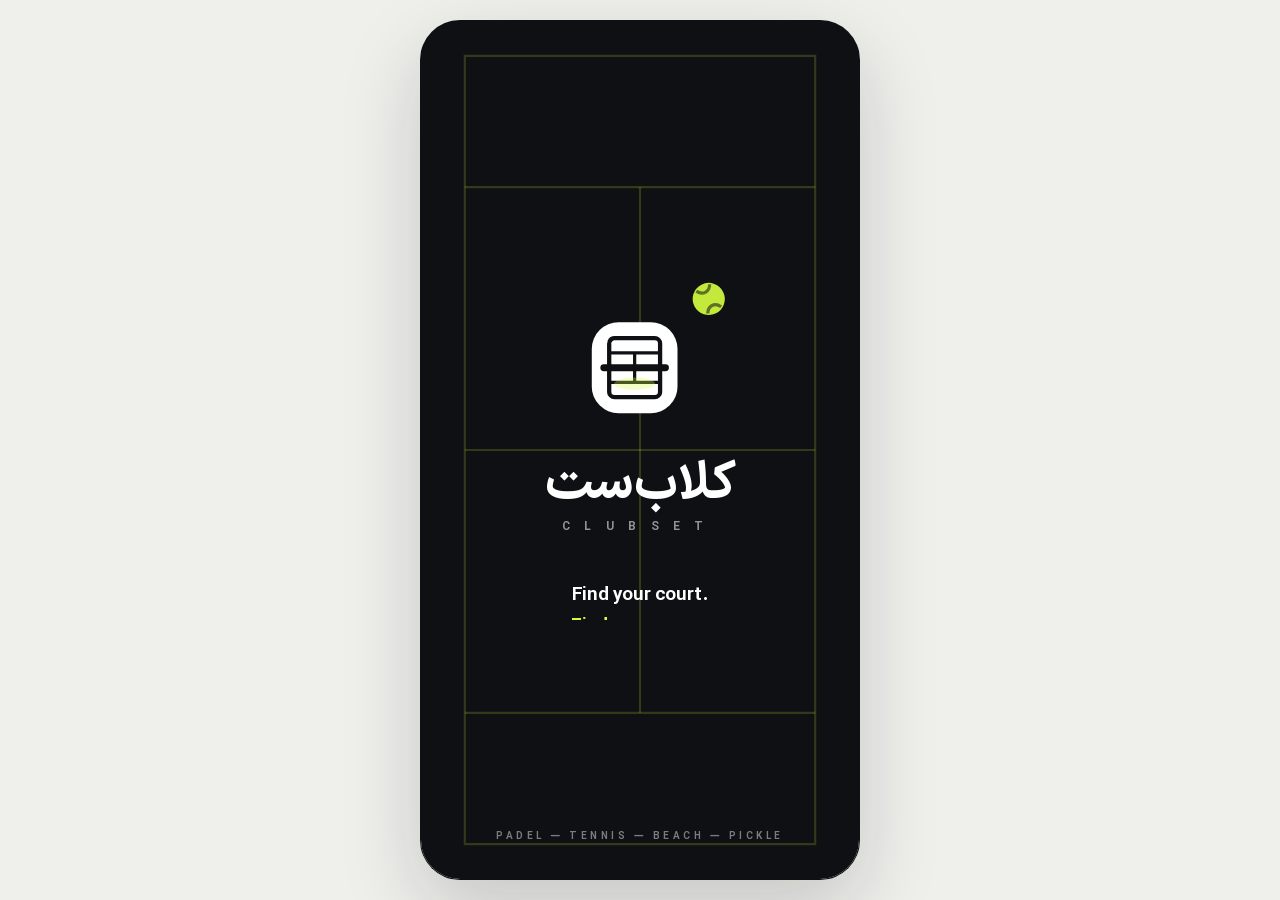
==== index.html @ d560921f "Clubset Co-Authored-By: Claude Opus 5.5 <noreply@anthropic.com>" ====
<!doctype html>
<html lang="fa" dir="rtl">
  <head>
    <meta charset="UTF-8" />
    <meta name="viewport" content="width=device-width, initial-scale=1, viewport-fit=cover, maximum-scale=1" />
    <meta name="theme-color" content="#14110F" />
    <meta name="mobile-web-app-capable" content="yes" />
    <meta name="description" content="کلاب‌ست — مارکت‌پلیس باشگاه‌های پدل، تنیس، تنیس ساحلی و پیکل‌بال در تهران، کرج، ساری، رشت و اصفهان: رزرو زمین، ساخت بازی با هم‌سطح‌ها، مربی، مسابقه، رنکینگ و فروشگاه." />
    <link rel="icon" href="data:image/svg+xml,<svg xmlns='http://www.w3.org/2000/svg' viewBox='0 0 40 40'><rect width='40' height='40' rx='12' fill='%2314110F'/><path d='M9 28C13 14 21 11 31 12' fill='none' stroke='%23F4F1EA' stroke-width='2.6' stroke-linecap='round' stroke-dasharray='0.1 5'/><circle cx='30.5' cy='12' r='4.2' fill='%23FF5B2E'/></svg>" />
    <title>کلاب‌ست | رزرو زمین، ساخت بازی و مسابقه</title>
    <script type="module" crossorigin src="./assets/main-Bi9Iq3z0.js"></script>
    <link rel="modulepreload" crossorigin href="./assets/confetti.module-CPLMbuYK.js">
    <link rel="stylesheet" crossorigin href="./assets/main-DN2S1HTx.css">
  </head>
  <body>
    <div id="root"></div>
  </body>
</html>
---- assets/main-DN2S1HTx.css ----
.leaflet-pane,.leaflet-tile,.leaflet-marker-icon,.leaflet-marker-shadow,.leaflet-tile-container,.leaflet-pane>svg,.leaflet-pane>canvas,.leaflet-zoom-box,.leaflet-image-layer,.leaflet-layer{position:absolute;left:0;top:0}.leaflet-container{overflow:hidden}.leaflet-tile,.leaflet-marker-icon,.leaflet-marker-shadow{-webkit-user-select:none;-moz-user-select:none;user-select:none;-webkit-user-drag:none}.leaflet-tile::selection{background:transparent}.leaflet-safari .leaflet-tile{image-rendering:-webkit-optimize-contrast}.leaflet-safari .leaflet-tile-container{width:1600px;height:1600px;-webkit-transform-origin:0 0}.leaflet-marker-icon,.leaflet-marker-shadow{display:block}.leaflet-container .leaflet-overlay-pane svg{max-width:none!important;max-height:none!important}.leaflet-container .leaflet-marker-pane img,.leaflet-container .leaflet-shadow-pane img,.leaflet-container .leaflet-tile-pane img,.leaflet-container img.leaflet-image-layer,.leaflet-container .leaflet-tile{max-width:none!important;max-height:none!important;width:auto;padding:0}.leaflet-container img.leaflet-tile{mix-blend-mode:plus-lighter}.leaflet-container.leaflet-touch-zoom{-ms-touch-action:pan-x pan-y;touch-action:pan-x pan-y}.leaflet-container.leaflet-touch-drag{-ms-touch-action:pinch-zoom;touch-action:none;touch-action:pinch-zoom}.leaflet-container.leaflet-touch-drag.leaflet-touch-zoom{-ms-touch-action:none;touch-action:none}.leaflet-container{-webkit-tap-highlight-color:transparent}.leaflet-container a{-webkit-tap-highlight-color:rgba(51,181,229,.4)}.leaflet-tile{filter:inherit;visibility:hidden}.leaflet-tile-loaded{visibility:inherit}.leaflet-zoom-box{width:0;height:0;-moz-box-sizing:border-box;box-sizing:border-box;z-index:800}.leaflet-overlay-pane svg{-moz-user-select:none}.leaflet-pane{z-index:400}.leaflet-tile-pane{z-index:200}.leaflet-overlay-pane{z-index:400}.leaflet-shadow-pane{z-index:500}.leaflet-marker-pane{z-index:600}.leaflet-tooltip-pane{z-index:650}.leaflet-popup-pane{z-index:700}.leaflet-map-pane canvas{z-index:100}.leaflet-map-pane svg{z-index:200}.leaflet-vml-shape{width:1px;height:1px}.lvml{behavior:url(#default#VML);display:inline-block;position:absolute}.leaflet-control{position:relative;z-index:800;pointer-events:visiblePainted;pointer-events:auto}.leaflet-top,.leaflet-bottom{position:absolute;z-index:1000;pointer-events:none}.leaflet-top{top:0}.leaflet-right{right:0}.leaflet-bottom{bottom:0}.leaflet-left{left:0}.leaflet-control{float:left;clear:both}.leaflet-right .leaflet-control{float:right}.leaflet-top .leaflet-control{margin-top:10px}.leaflet-bottom .leaflet-control{margin-bottom:10px}.leaflet-left .leaflet-control{margin-left:10px}.leaflet-right .leaflet-control{margin-right:10px}.leaflet-fade-anim .leaflet-popup{opacity:0;-webkit-transition:opacity .2s linear;-moz-transition:opacity .2s linear;transition:opacity .2s linear}.leaflet-fade-anim .leaflet-map-pane .leaflet-popup{opacity:1}.leaflet-zoom-animated{-webkit-transform-origin:0 0;-ms-transform-origin:0 0;transform-origin:0 0}svg.leaflet-zoom-animated{will-change:transform}.leaflet-zoom-anim .leaflet-zoom-animated{-webkit-transition:-webkit-transform .25s cubic-bezier(0,0,.25,1);-moz-transition:-moz-transform .25s cubic-bezier(0,0,.25,1);transition:transform .25s cubic-bezier(0,0,.25,1)}.leaflet-zoom-anim .leaflet-tile,.leaflet-pan-anim .leaflet-tile{-webkit-transition:none;-moz-transition:none;transition:none}.leaflet-zoom-anim .leaflet-zoom-hide{visibility:hidden}.leaflet-interactive{cursor:pointer}.leaflet-grab{cursor:-webkit-grab;cursor:-moz-grab;cursor:grab}.leaflet-crosshair,.leaflet-crosshair .leaflet-interactive{cursor:crosshair}.leaflet-popup-pane,.leaflet-control{cursor:auto}.leaflet-dragging .leaflet-grab,.leaflet-dragging .leaflet-grab .leaflet-interactive,.leaflet-dragging .leaflet-marker-draggable{cursor:move;cursor:-webkit-grabbing;cursor:-moz-grabbing;cursor:grabbing}.leaflet-marker-icon,.leaflet-marker-shadow,.leaflet-image-layer,.leaflet-pane>svg path,.leaflet-tile-container{pointer-events:none}.leaflet-marker-icon.leaflet-interactive,.leaflet-image-layer.leaflet-interactive,.leaflet-pane>svg path.leaflet-interactive,svg.leaflet-image-layer.leaflet-interactive path{pointer-events:visiblePainted;pointer-events:auto}.leaflet-container{background:#ddd;outline-offset:1px}.leaflet-container a{color:#0078a8}.leaflet-zoom-box{border:2px dotted #38f;background:#ffffff80}.leaflet-container{font-family:Helvetica Neue,Arial,Helvetica,sans-serif;font-size:12px;font-size:.75rem;line-height:1.5}.leaflet-bar{box-shadow:0 1px 5px #000000a6;border-radius:4px}.leaflet-bar a{background-color:#fff;border-bottom:1px solid #ccc;width:26px;height:26px;line-height:26px;display:block;text-align:center;text-decoration:none;color:#000}.leaflet-bar a,.leaflet-control-layers-toggle{background-position:50% 50%;background-repeat:no-repeat;display:block}.leaflet-bar a:hover,.leaflet-bar a:focus{background-color:#f4f4f4}.leaflet-bar a:first-child{border-top-left-radius:4px;border-top-right-radius:4px}.leaflet-bar a:last-child{border-bottom-left-radius:4px;border-bottom-right-radius:4px;border-bottom:none}.leaflet-bar a.leaflet-disabled{cursor:default;background-color:#f4f4f4;color:#bbb}.leaflet-touch .leaflet-bar a{width:30px;height:30px;line-height:30px}.leaflet-touch .leaflet-bar a:first-child{border-top-left-radius:2px;border-top-right-radius:2px}.leaflet-touch .leaflet-bar a:last-child{border-bottom-left-radius:2px;border-bottom-right-radius:2px}.leaflet-control-zoom-in,.leaflet-control-zoom-out{font:700 18px Lucida Console,Monaco,monospace;text-indent:1px}.leaflet-touch .leaflet-control-zoom-in,.leaflet-touch .leaflet-control-zoom-out{font-size:22px}.leaflet-control-layers{box-shadow:0 1px 5px #0006;background:#fff;border-radius:5px}.leaflet-control-layers-toggle{background-image:url([data-uri]);width:36px;height:36px}.leaflet-retina .leaflet-control-layers-toggle{background-image:url([data-uri]);background-size:26px 26px}.leaflet-touch .leaflet-control-layers-toggle{width:44px;height:44px}.leaflet-control-layers .leaflet-control-layers-list,.leaflet-control-layers-expanded .leaflet-control-layers-toggle{display:none}.leaflet-control-layers-expanded .leaflet-control-layers-list{display:block;position:relative}.leaflet-control-layers-expanded{padding:6px 10px 6px 6px;color:#333;background:#fff}.leaflet-control-layers-scrollbar{overflow-y:scroll;overflow-x:hidden;padding-right:5px}.leaflet-control-layers-selector{margin-top:2px;position:relative;top:1px}.leaflet-control-layers label{display:block;font-size:13px;font-size:1.08333em}.leaflet-control-layers-separator{height:0;border-top:1px solid #ddd;margin:5px -10px 5px -6px}.leaflet-default-icon-path{background-image:url([data-uri])}.leaflet-container .leaflet-control-attribution{background:#fff;background:#fffc;margin:0}.leaflet-control-attribution,.leaflet-control-scale-line{padding:0 5px;color:#333;line-height:1.4}.leaflet-control-attribution a{text-decoration:none}.leaflet-control-attribution a:hover,.leaflet-control-attribution a:focus{text-decoration:underline}.leaflet-attribution-flag{display:inline!important;vertical-align:baseline!important;width:1em;height:.6669em}.leaflet-left .leaflet-control-scale{margin-left:5px}.leaflet-bottom .leaflet-control-scale{margin-bottom:5px}.leaflet-control-scale-line{border:2px solid #777;border-top:none;line-height:1.1;padding:2px 5px 1px;white-space:nowrap;-moz-box-sizing:border-box;box-sizing:border-box;background:#fffc;text-shadow:1px 1px #fff}.leaflet-control-scale-line:not(:first-child){border-top:2px solid #777;border-bottom:none;margin-top:-2px}.leaflet-control-scale-line:not(:first-child):not(:last-child){border-bottom:2px solid #777}.leaflet-touch .leaflet-control-attribution,.leaflet-touch .leaflet-control-layers,.leaflet-touch .leaflet-bar{box-shadow:none}.leaflet-touch .leaflet-control-layers,.leaflet-touch .leaflet-bar{border:2px solid rgba(0,0,0,.2);background-clip:padding-box}.leaflet-popup{position:absolute;text-align:center;margin-bottom:20px}.leaflet-popup-content-wrapper{padding:1px;text-align:left;border-radius:12px}.leaflet-popup-content{margin:13px 24px 13px 20px;line-height:1.3;font-size:13px;font-size:1.08333em;min-height:1px}.leaflet-popup-content p{margin:1.3em 0}.leaflet-popup-tip-container{width:40px;height:20px;position:absolute;left:50%;margin-top:-1px;margin-left:-20px;overflow:hidden;pointer-events:none}.leaflet-popup-tip{width:17px;height:17px;padding:1px;margin:-10px auto 0;pointer-events:auto;-webkit-transform:rotate(45deg);-moz-transform:rotate(45deg);-ms-transform:rotate(45deg);transform:rotate(45deg)}.leaflet-popup-content-wrapper,.leaflet-popup-tip{background:#fff;color:#333;box-shadow:0 3px 14px #0006}.leaflet-container a.leaflet-popup-close-button{position:absolute;top:0;right:0;border:none;text-align:center;width:24px;height:24px;font:16px/24px Tahoma,Verdana,sans-serif;color:#757575;text-decoration:none;background:transparent}.leaflet-container a.leaflet-popup-close-button:hover,.leaflet-container a.leaflet-popup-close-button:focus{color:#585858}.leaflet-popup-scrolled{overflow:auto}.leaflet-oldie .leaflet-popup-content-wrapper{-ms-zoom:1}.leaflet-oldie .leaflet-popup-tip{width:24px;margin:0 auto;-ms-filter:"progid:DXImageTransform.Microsoft.Matrix(M11=0.70710678, M12=0.70710678, M21=-0.70710678, M22=0.70710678)";filter:progid:DXImageTransform.Microsoft.Matrix(M11=.70710678,M12=.70710678,M21=-.70710678,M22=.70710678)}.leaflet-oldie .leaflet-control-zoom,.leaflet-oldie .leaflet-control-layers,.leaflet-oldie .leaflet-popup-content-wrapper,.leaflet-oldie .leaflet-popup-tip{border:1px solid #999}.leaflet-div-icon{background:#fff;border:1px solid #666}.leaflet-tooltip{position:absolute;padding:6px;background-color:#fff;border:1px solid #fff;border-radius:3px;color:#222;white-space:nowrap;-webkit-user-select:none;-moz-user-select:none;-ms-user-select:none;user-select:none;pointer-events:none;box-shadow:0 1px 3px #0006}.leaflet-tooltip.leaflet-interactive{cursor:pointer;pointer-events:auto}.leaflet-tooltip-top:before,.leaflet-tooltip-bottom:before,.leaflet-tooltip-left:before,.leaflet-tooltip-right:before{position:absolute;pointer-events:none;border:6px solid transparent;background:transparent;content:""}.leaflet-tooltip-bottom{margin-top:6px}.leaflet-tooltip-top{margin-top:-6px}.leaflet-tooltip-bottom:before,.leaflet-tooltip-top:before{left:50%;margin-left:-6px}.leaflet-tooltip-top:before{bottom:0;margin-bottom:-12px;border-top-color:#fff}.leaflet-tooltip-bottom:before{top:0;margin-top:-12px;margin-left:-6px;border-bottom-color:#fff}.leaflet-tooltip-left{margin-left:-6px}.leaflet-tooltip-right{margin-left:6px}.leaflet-tooltip-left:before,.leaflet-tooltip-right:before{top:50%;margin-top:-6px}.leaflet-tooltip-left:before{right:0;margin-right:-12px;border-left-color:#fff}.leaflet-tooltip-right:before{left:0;margin-left:-12px;border-right-color:#fff}@media print{.leaflet-control{-webkit-print-color-adjust:exact;print-color-adjust:exact}}@font-face{font-family:IRANSansX;src:url(./IRANSansX-Light-C6am5WMW.woff2) format("woff2");font-weight:300;font-display:swap}@font-face{font-family:IRANSansX;src:url(./IRANSansX-Regular-DwTxYnTS.woff2) format("woff2");font-weight:400;font-display:swap}@font-face{font-family:IRANSansX;src:url(./IRANSansX-Medium-D2vCKVu8.woff2) format("woff2");font-weight:500;font-display:swap}@font-face{font-family:IRANSansX;src:url(./IRANSansX-Bold-BgWQqT_N.woff2) format("woff2");font-weight:600 900;font-display:swap}:root{--paper: #F6F3EE;--paper2: #EEEAE2;--card: #FFFFFF;--ink: #14110F;--ink2: #3E3A35;--muted: #7D776F;--line: #E6E0D6;--line2: #D8D1C5;--accent: #FF5B2E;--accent-ink: #D23E14;--accent-soft: #FFE6DD;--ok: #17A06B;--warn: #D69A1C;--bad: #D2403A;--blue: #2E5BFF;--r: 22px;--r-sm: 14px;--r-xs: 10px;--sh: 0 1px 2px rgba(20,17,15,.05), 0 6px 24px rgba(20,17,15,.06);--sh-lg: 0 20px 60px rgba(20,17,15,.18);--ease: cubic-bezier(.2,.8,.2,1);color-scheme:light}*{box-sizing:border-box;-webkit-tap-highlight-color:transparent}html,body,#root{margin:0;height:100%}body{font-family:IRANSansX,system-ui,sans-serif;background:var(--paper);color:var(--ink);font-size:14.5px;line-height:1.65;-webkit-font-smoothing:antialiased}button{font:inherit;color:inherit;background:none;border:0;padding:0;cursor:pointer;text-align:inherit}button:disabled{cursor:not-allowed;opacity:.45}input,textarea,select{font:inherit;color:inherit}h1,h2,h3,h4,p{margin:0}a{color:inherit;text-decoration:none}img{display:block;max-width:100%}small{font-size:12px}.grow{flex:1;min-width:0}.muted{color:var(--muted)}.small{font-size:13px}.tiny{font-size:11.5px;line-height:1.6;margin-top:10px}.center{text-align:center}.ltr{direction:ltr;unicode-bidi:plaintext}.row-between{display:flex;align-items:center;justify-content:space-between;gap:10px}.row2{display:grid;grid-template-columns:1fr 1fr;gap:10px;margin-top:12px}.row2>:only-child{grid-column:1 / -1}.stack{display:grid;gap:12px}.label{font-size:13px;font-weight:700;color:var(--ink2);margin:18px 0 8px;display:flex;align-items:center;gap:8px}.hint{font-size:13px;color:var(--ink2);background:var(--paper2);border-radius:var(--r-sm);padding:11px 14px;margin:12px 0;line-height:1.7}.hint.warn{background:#fff3d6;color:#7a5600}.pill{display:inline-flex;align-items:center;gap:4px;background:var(--paper2);font-size:11.5px;font-weight:700;padding:3px 10px;border-radius:99px}.pill.accent{background:var(--accent-soft);color:var(--accent-ink)}.accent-ink{color:var(--accent-ink)}.foot-space{height:110px}.pad{padding:4px 20px 24px}.kv{display:flex;align-items:center;justify-content:space-between;gap:12px;padding:10px 0;border-bottom:1px dashed var(--line);font-size:13.5px}.kv>span:first-child{color:var(--muted)}.kv.total{border:0;font-size:15px;padding-top:14px}.kv.total b{font-size:17px}.neg{color:var(--bad)}.warn-t{color:var(--bad);font-weight:700}.btn{display:inline-flex;align-items:center;justify-content:center;gap:8px;height:48px;padding:0 22px;border-radius:14px;font-weight:700;font-size:14.5px;transition:transform .15s var(--ease),background .2s,box-shadow .2s;white-space:nowrap}.btn:active:not(:disabled){transform:scale(.97)}.btn.block{width:100%;margin-top:14px}.btn.sm{height:36px;padding:0 14px;font-size:13px;border-radius:11px}.btn.primary{background:var(--ink);color:#fff;box-shadow:0 6px 18px #14110f2e}.btn.primary:hover:not(:disabled){background:#000}.btn.dark{background:var(--ink);color:#fff}.btn.ghost{background:var(--card);border:1.5px solid var(--line2)}.btn.ghost:hover{border-color:var(--ink)}.btn.light{background:#ffffff2e;color:#fff;-webkit-backdrop-filter:blur(8px);backdrop-filter:blur(8px)}.btn.danger{background:var(--bad);color:#fff}.btn.danger-ghost{color:var(--bad);border:1.5px solid #F2C9C6;background:#fff}.link-btn{color:var(--accent-ink);font-weight:700;font-size:13px;display:inline-flex;align-items:center;gap:4px}.icon-btn{width:40px;height:40px;border-radius:12px;display:grid;place-items:center;position:relative}.icon-btn:hover{background:var(--paper2)}.icon-btn.sm{width:30px;height:30px;border-radius:9px;background:var(--paper2)}.round{width:42px;height:42px;border-radius:50%;display:grid;place-items:center;background:#ffffffeb;box-shadow:var(--sh);color:var(--ink)}.round.light{background:#fff3;color:#fff;-webkit-backdrop-filter:blur(6px);backdrop-filter:blur(6px);box-shadow:none}.round.fav-on{color:var(--accent)}.field{width:100%;height:50px;border-radius:14px;border:1.5px solid var(--line2);background:var(--card);padding:0 16px;outline:none;transition:border .15s,box-shadow .15s;margin-top:8px}textarea.field{height:auto;padding:12px 16px;resize:vertical}.field:focus{border-color:var(--ink);box-shadow:0 0 0 4px #14110f0f}.field.big{height:62px;font-size:22px;font-weight:700;letter-spacing:1px;text-align:center}.field.otp{letter-spacing:18px;font-size:28px}.field.num{direction:ltr;text-align:left;max-width:200px}.field.sm{height:38px;max-width:110px;margin:0}.mini-select{border:1.5px solid var(--line2);border-radius:10px;height:34px;padding:0 10px;background:#fff}.chips{display:flex;flex-wrap:wrap;gap:8px;margin:6px 0}.chip{height:36px;padding:0 14px;border-radius:99px;border:1.5px solid var(--line2);background:var(--card);font-size:13px;font-weight:600;display:inline-flex;align-items:center;gap:6px;white-space:nowrap;transition:all .15s}.chip.on{background:var(--ink);color:#fff;border-color:var(--ink)}.check{width:22px;height:22px;border-radius:7px;border:1.8px solid var(--line2);display:grid;place-items:center;color:transparent;flex:none;transition:.15s}.check.on{background:var(--ink);border-color:var(--ink);color:#fff}.check-row{display:flex;align-items:center;gap:12px;width:100%;padding:13px 14px;border-radius:14px;background:var(--paper2);margin-top:10px;font-size:13.5px;font-weight:500}.check-row.on{background:var(--card);box-shadow:inset 0 0 0 1.5px var(--ink)}.switch{width:46px;height:28px;border-radius:99px;background:var(--line2);position:relative;flex:none;transition:.2s;display:inline-block}.switch i{position:absolute;top:3px;inset-inline-start:3px;width:22px;height:22px;border-radius:50%;background:#fff;box-shadow:0 1px 3px #0003;transition:.2s var(--ease)}.switch.on{background:var(--ok)}.switch.on i{inset-inline-start:21px}.stepper{display:inline-flex;align-items:center;gap:14px;background:var(--paper2);border-radius:14px;padding:6px}.stepper button{width:38px;height:38px;border-radius:10px;background:#fff;display:grid;place-items:center;box-shadow:var(--sh)}.stepper b{min-width:28px;text-align:center;font-size:18px}.stepper.sm button{width:28px;height:28px}.stepper.sm b{font-size:14px;min-width:18px}.steps{display:flex;gap:5px}.steps span{width:18px;height:5px;border-radius:9px;background:var(--line2);transition:.3s}.steps span.on{background:var(--ink);width:26px}.seg{display:flex;background:var(--paper2);border-radius:14px;padding:4px;gap:2px;margin:4px 0 14px}.seg button{flex:1;height:38px;border-radius:11px;font-size:13px;font-weight:700;position:relative;color:var(--muted);display:grid;place-items:center;white-space:nowrap;padding:0 10px}.seg button.on{color:var(--ink)}.seg button span{position:relative;z-index:1;display:inline-flex}.seg-ind{position:absolute;top:0;right:0;bottom:0;left:0;background:#fff;border-radius:11px;box-shadow:0 1px 4px #00000014}.seg.small{margin:0;display:inline-flex}.seg.small button{height:32px;flex:none;padding:0 12px;font-size:12.5px}.empty{text-align:center;padding:34px 20px;display:grid;justify-items:center;gap:6px;color:var(--muted)}.empty b{color:var(--ink);font-size:15px}.empty-ico{width:60px;height:60px;border-radius:20px;background:var(--paper2);display:grid;place-items:center;color:var(--ink2);margin-bottom:4px}.empty .btn{margin-top:10px}.stars{display:inline-flex;gap:1px;color:#f2a61a}.rating{display:inline-flex;align-items:center;gap:3px;font-size:13px;white-space:nowrap}.rating svg{color:#f2a61a}.avatar{display:inline-grid;place-items:center;border-radius:50%;font-weight:800;flex:none}.lvl-badge{display:inline-flex;align-items:center;gap:5px;background:color-mix(in srgb,var(--c) 14%,white);color:var(--c);border-radius:99px;padding:2px 9px 2px 4px;font-size:11.5px;font-weight:700}.lvl-badge b{background:var(--c);color:#fff;border-radius:99px;padding:0 7px}.badge{display:inline-flex;align-items:center;gap:4px;background:#fffffff0;color:var(--ink);font-size:11px;font-weight:800;padding:4px 9px;border-radius:99px;box-shadow:0 2px 8px #0000001f}.badge.ad{background:var(--ink);color:#fff}.badge.hot{background:var(--accent);color:#fff}.badge.solid{background:var(--ink);color:#fff;box-shadow:none}.loading{position:fixed;top:0;right:0;bottom:0;left:0;display:grid;place-items:center}.spinner{width:34px;height:34px;border:3px solid var(--line);border-top-color:var(--ink);border-radius:50%;animation:spin .8s linear infinite}@keyframes spin{to{transform:rotate(360deg)}}.logo{display:inline-flex;align-items:center;gap:10px}.logo-word{display:grid;line-height:1.1}.logo-word b{font-size:22px;font-weight:900;letter-spacing:-.5px}.logo-word small{font-size:11px;opacity:.6;font-weight:600}.logo.dark{color:#f4f1ea}.gate{min-height:100%;display:grid;grid-template-columns:1.15fr 1fr;background:var(--ink)}.gate-art{position:relative;overflow:hidden;color:#f4f1ea;padding:44px;display:flex;flex-direction:column;justify-content:flex-end;min-height:100vh}.gate-photos{position:absolute;top:0;right:0;bottom:0;left:0;display:grid;grid-template-columns:1fr 1fr;grid-template-rows:1.3fr 1fr;gap:4px;opacity:.55}.gate-photos img{width:100%;height:100%;object-fit:cover}.gate-art:before{content:"";position:absolute;top:0;right:0;bottom:0;left:0;background:linear-gradient(to top,var(--ink) 25%,rgba(20,17,15,.55) 60%,rgba(20,17,15,.2));z-index:1}.gate-copy{position:relative;z-index:2;max-width:560px}.gate-copy h1{font-size:clamp(34px,4.4vw,58px);line-height:1.2;font-weight:900;margin:26px 0 14px;letter-spacing:-1px}.gate-copy h1 em{font-style:normal;color:var(--accent)}.gate-copy p{font-size:16px;opacity:.78;max-width:460px}.gate-stats{display:flex;gap:22px;margin-top:26px;flex-wrap:wrap}.gate-stats span{font-size:13px;opacity:.8}.gate-stats b{display:block;font-size:28px;font-weight:900;color:#fff}.gate-cities{display:flex;gap:8px;flex-wrap:wrap;margin-top:20px}.gate-cities span{border:1px solid rgba(255,255,255,.25);border-radius:99px;padding:4px 14px;font-size:12.5px}.gate-panel{background:var(--paper);display:flex;align-items:center;justify-content:center;padding:36px 24px;border-radius:32px 0 0 32px}.gate-box{width:100%;max-width:440px}.gate-box h2{font-size:26px;font-weight:900;margin:14px 0 6px}.gate-box>.muted{margin-bottom:18px}.role-list{display:grid;gap:10px;margin:18px 0 10px}.role{display:flex;align-items:center;gap:14px;padding:16px;border-radius:18px;background:var(--card);box-shadow:var(--sh);transition:transform .15s,box-shadow .15s}.role:hover{transform:translateY(-2px);box-shadow:var(--sh-lg)}.role-ico{width:48px;height:48px;border-radius:14px;display:grid;place-items:center;background:var(--ink);color:#fff}.role b{display:block;font-size:16px}.role small{color:var(--muted)}.city-pick{display:grid;grid-template-columns:repeat(3,1fr);gap:8px}.city-pick button{position:relative;border-radius:14px;overflow:hidden;height:74px;outline:3px solid transparent;transition:outline .15s}.city-pick img{width:100%;height:100%;object-fit:cover;filter:brightness(.6)}.city-pick span{position:absolute;inset:auto 10px 8px auto;color:#fff;font-weight:800}.city-pick button.on{outline-color:var(--accent)}.sport-level{border-radius:16px;background:var(--card);margin-top:10px;box-shadow:var(--sh);overflow:hidden}.sport-level.on{box-shadow:inset 0 0 0 2px var(--c)}.sl-head{display:flex;align-items:center;gap:12px;width:100%;padding:12px 14px}.sl-levels{display:grid;grid-template-columns:repeat(4,1fr);gap:6px;padding:0 12px 12px}.sl-levels button{height:36px;border-radius:10px;background:var(--paper2);font-size:12.5px;font-weight:700}.sl-levels button.on{background:var(--c);color:#fff}.club-pick{display:grid;gap:8px;max-height:300px;overflow:auto;padding:2px}.club-pick button{display:flex;align-items:center;gap:12px;padding:8px;border-radius:14px;background:var(--card);text-align:right}.club-pick button.on{box-shadow:inset 0 0 0 2px var(--ink)}.club-pick img{width:48px;height:48px;border-radius:10px;object-fit:cover}.club-pick b,.club-pick small{display:block}.club-pick small{color:var(--muted)}.or{text-align:center;margin:22px 0 4px;font-size:13px;color:var(--muted)}.admin-teaser{display:grid;grid-template-columns:1fr 1fr;gap:10px;margin:16px 0}.admin-teaser div{background:var(--card);border-radius:16px;padding:16px;box-shadow:var(--sh)}.admin-teaser b{font-size:28px;font-weight:900;display:block}.onboard .label:first-of-type{margin-top:12px}.onboard .steps{margin:8px 0 4px}.sport-grid{display:grid;grid-template-columns:1fr 1fr;gap:8px}.sport-tile{display:flex;align-items:center;gap:10px;padding:14px;border-radius:16px;background:var(--card);box-shadow:var(--sh)}.sport-tile.on{background:var(--soft);box-shadow:inset 0 0 0 2px var(--c)}.review-card{background:var(--card);border-radius:18px;padding:18px;box-shadow:var(--sh);margin-top:14px}.review-card h4{font-size:18px;margin-bottom:6px}.onboard-done{text-align:center}.onboard-done h3{font-size:20px;margin:14px 0 6px}.timeline-mini{text-align:right;margin:18px 0;padding:0;list-style:none;counter-reset:s}.timeline-mini li{counter-increment:s;padding:8px 40px 8px 0;position:relative;color:var(--muted)}.timeline-mini li:before{content:counter(s);position:absolute;right:0;top:6px;width:26px;height:26px;border-radius:50%;background:var(--paper2);display:grid;place-items:center;font-size:12px;font-weight:800}.timeline-mini li.on{color:var(--ink);font-weight:700}.timeline-mini li.on:before{background:var(--ok);color:#fff}.big-check{width:84px;height:84px;border-radius:50%;display:inline-grid;place-items:center;background:var(--ok);color:#fff;box-shadow:0 12px 32px #17a06b59}@media (max-width: 900px){.gate{grid-template-columns:1fr}.gate-art{min-height:52vh;padding:28px 22px}.gate-panel{border-radius:28px 28px 0 0;margin-top:-28px;position:relative;z-index:3;padding:28px 18px 40px}}.stage{position:fixed;top:0;right:0;bottom:0;left:0;display:grid;place-items:center;background:#1c1916}.stage-bg{position:absolute;top:0;right:0;bottom:0;left:0;background:center/cover;filter:blur(50px) brightness(.35);transform:scale(1.2)}.phone{position:relative;width:100%;max-width:440px;height:100dvh;background:var(--paper);overflow:hidden}@media (min-width: 520px){.phone{height:min(930px,95dvh);border-radius:40px;box-shadow:0 40px 120px #0009,0 0 0 10px #0b0a09,0 0 0 11px #2a2622}}.player,.tab-pages{position:absolute;top:0;right:0;bottom:0;left:0}.scroll{position:absolute;top:0;right:0;bottom:0;left:0;overflow-y:auto;overflow-x:hidden;padding:0 16px;scrollbar-width:none;overscroll-behavior:contain}.scroll::-webkit-scrollbar{display:none}.page-over{position:absolute;top:0;right:0;bottom:0;left:0;z-index:20;background:var(--paper)}.tabbar{position:absolute;inset:auto 12px 12px;height:70px;background:#14110ff0;-webkit-backdrop-filter:blur(16px);backdrop-filter:blur(16px);border-radius:24px;display:flex;padding:0 6px;z-index:30;box-shadow:0 14px 40px #14110f59}.tabbar button{flex:1;display:grid;justify-items:center;align-content:center;gap:2px;color:#ffffff80;font-size:10.5px;font-weight:700;position:relative}.tabbar button.on{color:#fff}.tab-ico{position:relative}.tab-ico .dot{position:absolute;top:-6px;left:-10px;min-width:18px;height:18px;border-radius:9px;background:var(--accent);color:#fff;font-style:normal;font-size:10px;display:grid;place-items:center;padding:0 4px;border:2px solid var(--ink)}.tab-ind{position:absolute;bottom:7px;width:18px;height:3px;border-radius:3px;background:var(--accent)}.sheet-wrap{position:fixed;top:0;right:0;bottom:0;left:0;z-index:60}.phone .sheet-wrap{position:absolute}.sheet-bg{position:absolute;top:0;right:0;bottom:0;left:0;background:#14110f73;-webkit-backdrop-filter:blur(2px);backdrop-filter:blur(2px)}.sheet{position:absolute;inset:auto 0 0;max-height:88%;background:var(--paper);border-radius:28px 28px 0 0;overflow-y:auto;scrollbar-width:none;padding-bottom:env(safe-area-inset-bottom)}.sheet.full{height:94%;max-height:94%}.sheet-grip{width:40px;height:5px;border-radius:5px;background:var(--line2);margin:10px auto 2px}.sheet-head{display:flex;align-items:center;justify-content:space-between;padding:8px 20px 10px;position:sticky;top:0;background:var(--paper);z-index:2}.sheet-head h3{font-size:18px;font-weight:800}.portal-desk .sheet-wrap{display:flex;align-items:center;justify-content:center;padding:20px}.portal-desk .sheet{position:relative;inset:auto;width:100%;max-width:540px;max-height:88vh;border-radius:26px;box-shadow:var(--sh-lg)}.portal-desk .sheet.full{height:auto}.portal-desk .sheet-grip{display:none}@media (max-width: 700px){.portal-desk .sheet-wrap{align-items:flex-end;padding:0}.portal-desk .sheet{border-radius:26px 26px 0 0}}.toasts{position:fixed;top:16px;left:50%;transform:translate(-50%);z-index:9999;display:grid;gap:8px;width:min(400px,92vw);pointer-events:none}.toast{background:var(--ink);color:#fff;border-radius:16px;padding:12px 16px;font-size:13.5px;font-weight:600;display:flex;align-items:center;gap:10px;box-shadow:var(--sh-lg)}.toast-ico{font-size:18px}.book-head,.home-head{display:flex;align-items:center;justify-content:space-between;padding:18px 2px 0;gap:12px}.city-btn{display:inline-flex;align-items:center;gap:6px;height:40px;padding:0 14px;border-radius:99px;background:var(--card);box-shadow:var(--sh);font-size:14px}.city-btn svg:first-child{color:var(--accent)}.head-actions{display:flex;align-items:center;gap:6px}.ping{position:absolute;top:9px;left:10px;width:8px;height:8px;border-radius:50%;background:var(--accent);box-shadow:0 0 0 2px var(--paper)}.book-title{font-size:32px;font-weight:900;line-height:1.2;letter-spacing:-.6px;margin:18px 2px 16px}.book-title em{font-style:normal;color:var(--accent)}.modes{display:flex;gap:8px;overflow-x:auto;scrollbar-width:none;margin:0 -16px;padding:2px 16px 6px}.modes::-webkit-scrollbar,.sports::-webkit-scrollbar,.h-scroll::-webkit-scrollbar,.date-strip::-webkit-scrollbar,.slot-row::-webkit-scrollbar{display:none}.mode{flex:none;width:112px;padding:12px;border-radius:18px;background:var(--card);box-shadow:var(--sh);display:grid;gap:2px;text-align:right;transition:.2s var(--ease)}.mode-ico{width:38px;height:38px;border-radius:12px;display:grid;place-items:center;background:var(--paper2);margin-bottom:6px;transition:.2s}.mode b{font-size:13px;line-height:1.4}.mode small{color:var(--muted);font-size:11px;line-height:1.4}.mode.on{background:var(--ink);color:#fff;transform:translateY(-2px);box-shadow:0 10px 24px #14110f40}.mode.on .mode-ico{background:var(--accent);color:#fff}.mode.on small{color:#fff9}.sports{display:flex;gap:8px;overflow-x:auto;scrollbar-width:none;margin:12px -16px;padding:2px 16px}.sports.tight{margin:8px 0 12px;padding:0;flex-wrap:wrap}.sport-pill{flex:none;display:inline-flex;align-items:center;gap:6px;height:40px;padding:0 14px;border-radius:99px;background:var(--card);border:1.5px solid var(--line);font-weight:700;font-size:13px;transition:.15s}.sport-pill.on{background:var(--c, var(--ink));border-color:var(--c, var(--ink));color:#fff}.card{background:var(--card);border-radius:var(--r);box-shadow:var(--sh);padding:14px;margin:12px 0}.where-head{display:flex;align-items:center;gap:12px;width:100%}.where-head b{display:block;font-size:15px}.where-head small{color:var(--muted);display:block;overflow:hidden;text-overflow:ellipsis;white-space:nowrap}.where-head.static{margin-bottom:10px}.where-step{width:30px;height:30px;border-radius:10px;background:var(--ink);color:#fff;display:grid;place-items:center;font-weight:900;font-size:14px;flex:none}.where-body{overflow:hidden}.where-actions{display:flex;align-items:center;gap:8px;flex-wrap:wrap;margin-top:8px}.legend{font-size:11px;color:var(--muted);display:inline-flex;align-items:center;gap:5px;margin-inline-start:auto}.legend i{width:9px;height:9px;border-radius:50%;background:var(--ok)}.tilemap{display:grid;gap:8px;margin-top:14px;position:relative;padding-top:4px}.compass{position:absolute;top:-10px;left:-4px;font-size:10px;font-weight:900;color:var(--muted)}.compass:after{content:"↑";margin-inline-start:2px}.tile{position:relative;min-height:74px;border-radius:16px;padding:10px;display:flex;flex-direction:column;justify-content:space-between;text-align:right;background:color-mix(in srgb,var(--ok) calc(var(--heat) * 22%),#F4F1EB);box-shadow:0 4px #ded6c8,inset 0 0 0 1.5px #14110f0d;transition:box-shadow .15s,transform .15s,background .2s}.tile:active{transform:translateY(3px);box-shadow:0 1px #ded6c8}.tile-name{font-weight:800;font-size:13px;line-height:1.3}.tile-meta{font-size:11px;color:var(--ink2);display:flex;align-items:center;gap:3px}.tile-meta b{font-size:13px}.tile-free{font-style:normal;margin-inline-start:auto;background:var(--ok);color:#fff;font-size:10.5px;font-weight:800;border-radius:99px;padding:1px 7px}.tile.empty{background:repeating-linear-gradient(135deg,#f4f1eb 0,#f4f1eb 6px,#eee9e1 6px,#eee9e1 12px);box-shadow:inset 0 0 0 1.5px var(--line);color:var(--muted);cursor:default}.tile.empty small{font-size:10.5px}.tile.on{background:var(--ink);color:#fff;box-shadow:0 4px #000,0 10px 24px #14110f4d;transform:translateY(-2px)}.tile.on .tile-meta{color:#ffffffbf}.tile.on .tile-free{background:var(--accent)}.tile-glow{position:absolute;top:8px;left:8px;width:10px;height:10px;border-radius:50%;background:var(--accent);box-shadow:0 0 0 4px #ff5b2e40,0 0 14px var(--accent)}.date-strip{display:flex;gap:6px;overflow-x:auto;scrollbar-width:none;padding:2px 0 6px}.date-strip button{flex:none;width:54px;padding:7px 0 5px;border-radius:14px;background:var(--paper2);display:grid;justify-items:center;position:relative;transition:.15s}.date-strip button small{font-size:10.5px;color:var(--muted);line-height:1.3}.date-strip button .mon{font-size:9.5px}.date-strip button b{font-size:18px;line-height:1.3}.date-strip button.fri b{color:var(--accent-ink)}.date-strip button.on{background:var(--ink);color:#fff}.date-strip button.on small{color:#ffffffb3}.date-strip button.on b{color:#fff}.date-strip button i{position:absolute;bottom:3px;width:5px;height:5px;border-radius:50%;background:var(--accent)}.tod{display:grid;grid-template-columns:repeat(5,1fr);gap:6px;margin-top:8px}.tod button{display:grid;justify-items:center;gap:2px;padding:8px 0;border-radius:12px;background:var(--paper2);font-size:11.5px;font-weight:700;color:var(--ink2)}.tod button.on{background:var(--accent-soft);color:var(--accent-ink);box-shadow:inset 0 0 0 1.5px var(--accent)}.dur-row{display:flex;align-items:center;justify-content:space-between;margin-top:12px}.dur{display:flex;gap:6px}.dur button{width:62px;height:46px;border-radius:12px;background:var(--paper2);display:grid;place-items:center;line-height:1.1}.dur button b{font-size:17px}.dur button small{font-size:10px;color:var(--muted)}.dur button.on{background:var(--ink);color:#fff}.dur button.on small{color:#ffffffb3}.ads{display:flex;gap:10px;overflow-x:auto;scrollbar-width:none;margin:14px -16px 4px;padding:0 16px;scroll-snap-type:x mandatory}.ad-card,.promo{flex:none;width:88%;height:128px;border-radius:20px;overflow:hidden;position:relative;scroll-snap-align:center;color:#fff;text-align:right}.promo{width:100%;margin:18px 0}.ad-card img,.promo img{width:100%;height:100%;object-fit:cover}.ad-card:after,.promo:after{content:"";position:absolute;top:0;right:0;bottom:0;left:0;background:linear-gradient(to left,#14110fd9,#14110f1a)}.ad-copy{position:absolute;inset:auto 16px 14px auto;z-index:1;display:grid}.ad-copy b{font-size:18px;font-weight:900}.ad-copy small{opacity:.85}.ad-tag{position:absolute;top:10px;left:10px;z-index:1;font-size:10px;background:#fff3;-webkit-backdrop-filter:blur(6px);backdrop-filter:blur(6px);padding:2px 8px;border-radius:99px}.results-head{display:flex;align-items:center;justify-content:space-between;margin:18px 2px 8px}.results-head b{font-size:16px}.chips.sort{flex-wrap:nowrap;overflow-x:auto;scrollbar-width:none;margin:0 -16px 10px;padding:0 16px}.results{display:grid;gap:16px}.club-card{background:var(--card);border-radius:var(--r);overflow:hidden;box-shadow:var(--sh)}.club-card.featured{box-shadow:0 0 0 2px var(--ink),var(--sh)}.gallery{position:relative;overflow:hidden;background:var(--paper2)}.gallery-track{display:flex;height:100%;overflow-x:auto;scroll-snap-type:x mandatory;scrollbar-width:none}.gallery-track::-webkit-scrollbar{display:none}.gallery-track img{flex:none;width:100%;height:100%;object-fit:cover;scroll-snap-align:center}.gallery-dots{position:absolute;bottom:10px;left:50%;transform:translate(-50%);display:flex;gap:4px}.gallery-dots i{width:6px;height:6px;border-radius:50%;background:#ffffff8c;transition:.2s}.gallery-dots i.on{background:#fff;width:16px;border-radius:4px}.fav{position:absolute;top:10px;left:10px;width:38px;height:38px;border-radius:50%;background:#ffffffeb;display:grid;place-items:center;color:var(--ink)}.fav.on{color:var(--accent)}.cc-badges{position:absolute;top:10px;right:10px;display:flex;gap:5px;flex-wrap:wrap}.cc-sports{position:absolute;bottom:10px;right:10px;display:flex;gap:4px}.cc-sports span{width:26px;height:26px;border-radius:8px;display:grid;place-items:center;color:#fff;box-shadow:0 2px 6px #0003}.cc-body{display:block;width:100%;padding:12px 14px 4px}.cc-body h3{font-size:16.5px;font-weight:800}.cc-price{margin-top:2px;font-size:13px}.cc-price b{font-size:16px}.slot-row{display:flex;gap:6px;overflow-x:auto;padding:8px 14px 14px;scrollbar-width:none}.slot{flex:none;min-width:64px;padding:6px 8px;border-radius:12px;background:#eaf7f0;color:#0c6b47;display:grid;justify-items:center;line-height:1.3;border:1.5px solid #CDEBDC;transition:.15s}.slot b{font-size:14px}.slot small{font-size:10px;opacity:.8}.slot:hover{background:var(--ok);color:#fff;border-color:var(--ok)}.slot.more{background:var(--paper2);color:var(--ink2);border-color:transparent;place-content:center;font-weight:800}.slot-none{padding:6px 14px 14px;font-size:12.5px;color:var(--muted)}.slot-none button{color:var(--accent-ink);font-weight:700}.map-wrap{position:relative;height:520px;border-radius:var(--r);overflow:hidden;box-shadow:var(--sh)}.leaflet-box{width:100%;height:100%}.map-card{position:absolute;inset:auto 10px 10px;z-index:500}.map-card .gallery{height:120px!important}.pin-wrap{background:none;border:0}.pin{display:inline-block;transform:translate(-50%,-50%);background:#fff;color:var(--ink);font:800 12px IRANSansX;padding:5px 10px;border-radius:99px;box-shadow:0 2px 10px #00000040;white-space:nowrap;transition:.15s}.pin.on{background:var(--ink);color:#fff;transform:translate(-50%,-50%) scale(1.12)}.pin-dot{display:block;width:22px;height:22px;border-radius:50%;background:var(--accent);border:4px solid #fff;box-shadow:0 2px 10px #00000059;transform:translate(-50%,-50%)}.leaflet-container{font-family:IRANSansX;background:#eae6df}.leaflet-tile-pane{filter:grayscale(.75) contrast(.92) brightness(1.04) sepia(.08)}.create-game{display:flex;align-items:center;gap:12px;width:100%;padding:16px;border-radius:var(--r);background:var(--accent);color:#fff;margin-top:14px;box-shadow:0 10px 28px #ff5b2e59;text-align:right}.cg-ico{width:46px;height:46px;border-radius:14px;background:#ffffff38;display:grid;place-items:center}.create-game b{display:block;font-size:16px}.create-game small{opacity:.85}.game-card{background:var(--card);border-radius:var(--r);padding:14px;box-shadow:var(--sh);display:grid;gap:10px;min-width:290px;border-top:4px solid var(--c)}.gc-top{display:flex;justify-content:space-between;align-items:center}.gc-sport{display:inline-flex;align-items:center;gap:5px;background:var(--soft);color:var(--c);font-weight:800;font-size:12px;padding:3px 10px;border-radius:99px}.gc-when{font-size:13px}.gc-mid{display:flex;align-items:center;justify-content:space-between}.seats{display:flex;gap:4px}.seat-empty{border-radius:50%;border:2px dashed var(--line2);display:grid;place-items:center;color:var(--muted);flex:none}.gc-lvl{text-align:left;display:grid;line-height:1.3}.gc-lvl small{color:var(--muted)}.gc-lvl b{font-size:15px}.fit{font-size:10.5px;color:var(--ok);font-weight:800}.gc-foot{display:flex;align-items:center;justify-content:space-between;border-top:1px dashed var(--line);padding-top:10px}.coach-card{display:flex;gap:14px;background:var(--card);border-radius:var(--r);padding:14px;box-shadow:var(--sh)}.coach-card h4{font-size:15px}.lv-tags{display:flex;gap:4px;margin-top:8px}.lv-tags span{font-size:10.5px;background:var(--paper2);padding:1px 8px;border-radius:99px}.tour-intro{background:var(--ink);color:#fff;border-radius:var(--r);padding:16px;margin-top:14px;font-size:13.5px}.tour-intro b{color:var(--accent)}.tour-card{display:block;width:100%;background:var(--card);border-radius:var(--r);overflow:hidden;box-shadow:var(--sh);text-align:right;min-width:280px}.tc-img{position:relative;height:110px}.tc-img img{width:100%;height:100%;object-fit:cover}.tc-kind{position:absolute;top:10px;right:10px;background:var(--ink);color:#fff;font-size:11px;font-weight:800;padding:3px 10px;border-radius:99px}.tour-card.friday .tc-kind,.tc-kind.friday{background:var(--accent)}.tc-body{padding:12px 14px 14px;position:relative}.tc-date{position:absolute;top:-30px;left:14px;background:#fff;border-radius:14px;padding:6px 12px;text-align:center;box-shadow:var(--sh);display:grid;line-height:1.3}.tc-date small{color:var(--muted);font-size:10.5px}.tc-body h4{font-size:16px}.tc-bar,.mini-bar{height:6px;border-radius:6px;background:var(--paper2);margin:10px 0 6px;overflow:hidden}.tc-bar i,.mini-bar i{display:block;height:100%;background:var(--accent);border-radius:6px}.mini-bar{width:80px;display:inline-block;vertical-align:middle;margin:0 6px 0 0}.tc-prize{display:inline-flex;align-items:center;gap:5px;font-size:12px;color:var(--accent-ink);font-weight:700;margin-top:6px}.city-cards{display:grid;gap:10px;padding:0 20px 24px}.city-card{position:relative;height:96px;border-radius:18px;overflow:hidden;color:#fff;text-align:right}.city-card img{position:absolute;top:0;right:0;bottom:0;left:0;width:100%;height:100%;object-fit:cover;filter:brightness(.55);transition:.3s}.city-card:hover img{transform:scale(1.04)}.city-card span{position:absolute;inset:auto 16px 12px auto;display:grid}.city-card b{font-size:22px;font-weight:900}.city-card.on{outline:3px solid var(--accent);outline-offset:-3px}.city-check{position:absolute;top:12px;left:12px;width:30px;height:30px;border-radius:50%;background:var(--accent);display:grid;place-items:center}.club-page{padding:0}.cp-top{position:absolute;top:14px;inset-inline:14px;display:flex;gap:8px}.cp-body{padding:0 16px;margin-top:-26px;position:relative;background:var(--paper);border-radius:26px 26px 0 0}.cp-title{padding-top:20px}.cp-title h1{font-size:26px;font-weight:900;margin:8px 0 2px;letter-spacing:-.4px}.cp-stats{display:grid;grid-template-columns:repeat(4,1fr);gap:6px;margin:16px 0 10px}.cp-stats div{background:var(--card);border-radius:14px;padding:10px 4px;text-align:center;display:grid;justify-items:center;line-height:1.3;box-shadow:var(--sh)}.cp-stats b{font-size:17px}.cp-stats small{color:var(--muted);font-size:10.5px}.cp-desc{color:var(--ink2);font-size:14px}.cp-sec{margin-top:26px}.cp-sec h2{font-size:18px;font-weight:800;margin-bottom:10px;display:flex;align-items:center;gap:8px}.avail{background:var(--card);border-radius:16px;padding:10px;overflow-x:auto;box-shadow:var(--sh);margin-top:6px}.avail-hours,.avail-row{display:grid;grid-template-columns:74px repeat(var(--n, 17),22px);gap:3px;align-items:center;width:max-content}.avail-hours{margin-bottom:4px;font-size:10px;color:var(--muted);text-align:center}.avail-hours{grid-auto-flow:column;grid-template-columns:74px;grid-auto-columns:22px}.avail-row{grid-auto-flow:column;grid-template-columns:74px;grid-auto-columns:22px;margin-bottom:3px}.avail-hours .peak{color:var(--accent-ink);font-weight:800}.avail-name{font-size:11.5px;font-weight:700;line-height:1.2;text-align:right;position:sticky;left:0;z-index:1;background:#fff;align-self:stretch;display:grid;align-content:center;padding-right:4px;box-shadow:6px 0 8px -6px #0000001f}.avail-name small{display:block;font-size:9.5px;color:var(--muted);font-weight:400}.cell{width:22px;height:30px;border-radius:6px;transition:.12s}.cell.free{background:#bfe8d2;box-shadow:inset 0 0 0 1.5px #8ed3ae}.cell.free:hover{background:var(--ok);transform:scale(1.12)}.cell.busy{background:repeating-linear-gradient(135deg,#e9e4dc 0,#e9e4dc 3px,#ddd6cb 3px,#ddd6cb 6px)}.cell.past{background:#f4f2ee;opacity:.55}.avail-legend{display:flex;gap:14px;flex-wrap:wrap;font-size:11.5px;color:var(--muted);margin-top:10px}.avail-legend i{display:inline-block;width:12px;height:12px;border-radius:4px;vertical-align:-2px;margin-left:4px}.avail-legend .free{background:#bfe8d2}.avail-legend .busy{background:#ddd6cb}.avail-legend .peak{background:var(--accent-soft);border:1px solid var(--accent)}.pkgs{display:grid;grid-template-columns:1fr 1fr;gap:10px}.pkg{background:var(--card);border-radius:18px;padding:14px;box-shadow:var(--sh);display:grid;gap:2px;text-align:right}.pkg-n{font-weight:800}.pkg b{font-size:20px;font-weight:900}.pkg .pill{justify-self:start;margin-top:6px}.amen{display:grid;grid-template-columns:repeat(3,1fr);gap:8px}.amen span{background:var(--card);border-radius:14px;padding:12px 8px;display:grid;justify-items:center;gap:4px;font-size:12px;font-weight:600;box-shadow:var(--sh)}.h-scroll{display:flex;gap:12px;overflow-x:auto;scrollbar-width:none;margin:0 -16px;padding:4px 16px 10px}.h-scroll.cards>*{width:300px;flex:none}.rv-summary{display:grid;grid-template-columns:120px 1fr;gap:16px;align-items:center;background:var(--card);border-radius:18px;padding:16px;box-shadow:var(--sh);margin-bottom:12px}.rv-big{display:grid;justify-items:center;text-align:center;gap:2px}.rv-big b{font-size:40px;font-weight:900;line-height:1}.rv-big small{color:var(--muted);font-size:10.5px;line-height:1.4}.rv-bars>div{display:grid;grid-template-columns:76px 1fr 26px;align-items:center;gap:8px;font-size:12px;margin:5px 0}.rv-bars i{height:6px;border-radius:6px;background:var(--paper2);overflow:hidden}.rv-bars em{display:block;height:100%;background:var(--ink);border-radius:6px}.review{background:var(--card);border-radius:18px;padding:14px;box-shadow:var(--sh)}.rv-head{display:flex;align-items:center;gap:10px;margin-bottom:6px}.rv-head b{display:block;font-size:13.5px}.rv-reply{background:var(--paper2);border-radius:12px;padding:10px 12px;margin-top:10px;font-size:13px;border-inline-start:3px solid var(--ink)}.mini-prod{flex:none;width:140px;background:var(--card);border-radius:16px;overflow:hidden;box-shadow:var(--sh);text-align:right;padding-bottom:8px}.mini-prod img{width:100%;height:100px;object-fit:cover}.mini-prod b,.mini-prod small{display:block;padding:6px 10px 0;font-size:12.5px}.mini-map{height:180px;border-radius:18px;overflow:hidden;box-shadow:var(--sh);margin-bottom:8px}.route-btns{display:flex;gap:8px;flex-wrap:wrap;margin:12px 0}.rules{padding:0 18px 0 0;margin:0;color:var(--ink2);font-size:13.5px;display:grid;gap:6px}.cp-cta{position:sticky;bottom:12px;margin:-84px 12px 12px;z-index:5;background:var(--card);border-radius:22px;padding:10px 10px 10px 18px;display:flex;align-items:center;justify-content:space-between;box-shadow:0 10px 40px #14110f33}.cp-cta b{font-size:18px;font-weight:900}.page-over~.tabbar{display:none}.wizard{background:var(--paper)}.wiz{min-height:100%;display:flex;flex-direction:column}.wiz-head{display:flex;align-items:center;gap:10px;padding:4px 14px 10px;position:sticky;top:0;background:var(--paper);z-index:3}.wiz-head b{display:block;font-size:15px}.wiz-head small{display:block}.wiz-body{flex:1;padding:0 18px 120px}.wiz-q{font-size:22px;font-weight:900;margin:6px 0 12px;letter-spacing:-.3px}.wiz-foot{position:sticky;bottom:0;display:flex;align-items:center;justify-content:space-between;gap:12px;padding:12px 18px calc(14px + env(safe-area-inset-bottom));background:#f6f3eef0;-webkit-backdrop-filter:blur(10px);backdrop-filter:blur(10px);border-top:1px solid var(--line)}.wiz-foot>div{display:grid;line-height:1.35}.wiz-foot b{font-size:16px}.wiz-foot .btn{min-width:150px}.pick-list{display:grid;gap:8px}.pick-club{display:flex;align-items:center;gap:12px;padding:10px;border-radius:16px;background:var(--card);box-shadow:var(--sh);text-align:right}.pick-club img{width:58px;height:58px;border-radius:12px;object-fit:cover}.pick-club b,.pick-club small{display:block}.pick-club small{color:var(--muted)}.time-grid{display:grid;grid-template-columns:repeat(4,1fr);gap:6px}.time{padding:8px 0;border-radius:12px;background:var(--card);box-shadow:var(--sh);display:grid;justify-items:center;line-height:1.3;border:1.5px solid transparent}.time b{font-size:15px}.time small{color:var(--muted);font-size:10.5px}.time.peak small{color:var(--accent-ink)}.time.on{background:var(--ink);color:#fff}.time.on small{color:#ffffffb3}.court-pick{display:grid;grid-template-columns:repeat(2,1fr);gap:8px}.court-pick button{background:var(--card);border-radius:16px;padding:12px;display:grid;justify-items:start;gap:2px;box-shadow:var(--sh);text-align:right}.court-pick button small{color:var(--muted);font-size:11px}.court-pick button.on{box-shadow:inset 0 0 0 2px var(--c);background:color-mix(in srgb,var(--c) 7%,white)}.cap-pick{display:grid;grid-template-columns:1fr 1fr;gap:8px}.cap-pick button{padding:14px;border-radius:16px;background:var(--card);box-shadow:var(--sh);display:grid;text-align:center}.cap-pick button.on{background:var(--ink);color:#fff}.cap-pick small{opacity:.65}.court-viz{margin:16px 0 4px;border-radius:20px;background:var(--c);padding:14px;display:grid;grid-template-columns:1fr 6px 1fr;gap:10px;align-items:center;position:relative;box-shadow:inset 0 0 0 3px #ffffff59}.court-viz:before{content:"";position:absolute;top:10px;right:10px;bottom:10px;left:10px;border:2px solid rgba(255,255,255,.45);border-radius:12px;pointer-events:none}.cv-net{height:100%;min-height:110px;background:repeating-linear-gradient(0deg,#fff 0 3px,transparent 3px 7px);border-radius:3px;opacity:.9}.cv-half{display:grid;gap:10px;justify-items:center}.cv-seat{display:grid;justify-items:center;gap:2px;color:#fff;font-size:11px;font-weight:700;z-index:1}.cv-empty{width:40px;height:40px;border-radius:50%;border:2px dashed rgba(255,255,255,.75);display:grid;place-items:center}.friends{display:flex;gap:10px;overflow-x:auto;scrollbar-width:none;padding:4px 2px 8px}.friends button{flex:none;display:grid;justify-items:center;gap:2px;position:relative;width:58px}.friends button small{font-size:11px}.friends button i{position:absolute;top:28px;left:2px;font-style:normal;font-size:9.5px;font-weight:800;background:var(--ink);color:#fff;border-radius:99px;padding:0 5px}.friends button.on .avatar{box-shadow:0 0 0 3px var(--paper),0 0 0 5px var(--accent)}.open-card{margin-top:14px;border-radius:18px;background:var(--card);box-shadow:var(--sh);overflow:hidden}.open-card.on{box-shadow:inset 0 0 0 2px var(--accent)}.oc-head{display:flex;gap:12px;align-items:center;padding:14px;width:100%;text-align:right}.oc-head b{display:block;font-size:14px}.oc-head small{color:var(--muted);line-height:1.5;display:block}.lvl-range{padding:0 14px 14px}.lvl-track{display:grid;grid-template-columns:repeat(13,1fr);gap:2px;margin:10px 0 2px;direction:ltr}.lvl-track button{height:34px;display:grid;justify-items:center;align-content:start;gap:2px}.lvl-track i{width:100%;height:12px;border-radius:4px;background:var(--paper2)}.lvl-track button.on i{background:var(--accent)}.lvl-track small{font-size:9.5px;color:var(--muted)}.lvl-names{display:grid;grid-template-columns:1.5fr 1.5fr 1.5fr 1.5fr;font-size:10px;color:var(--muted);text-align:center;direction:ltr}.ticket{background:var(--card);border-radius:20px;overflow:hidden;box-shadow:var(--sh);margin-bottom:12px}.tk-top{background:var(--c);color:#fff;display:flex;align-items:center;gap:12px;padding:14px 16px}.tk-top b,.tk-top small{display:block}.tk-top small{opacity:.8}.tk-mid{display:grid;grid-template-columns:1fr 1fr;gap:10px;padding:14px 16px;border-bottom:2px dashed var(--line);position:relative}.tk-mid div{display:grid;line-height:1.4}.tk-mid small{color:var(--muted);font-size:11px}.tk-qr{display:grid;grid-template-columns:repeat(7,10px);gap:2px;padding:14px;justify-content:center}.tk-qr i{width:10px;height:10px;background:var(--paper2)}.tk-qr i.on{background:var(--ink)}.pay-methods{display:grid;gap:8px}.pay-methods button{display:flex;align-items:center;gap:12px;padding:13px 14px;border-radius:16px;background:var(--card);box-shadow:var(--sh);text-align:right}.pay-methods button b,.pay-methods button small{display:block}.pay-methods button small{color:var(--muted)}.pay-methods button.on{box-shadow:inset 0 0 0 2px var(--ink)}.tour-hero{position:relative;height:150px;border-radius:20px;overflow:hidden;margin-bottom:12px}.tour-hero img{width:100%;height:100%;object-fit:cover}.done{padding:30px 22px;text-align:center;display:grid;justify-items:center;gap:10px;min-height:100%;align-content:center}.done h2{font-size:26px;font-weight:900}.done .row2{width:100%}.xp-pop{background:var(--accent);color:#fff;font-weight:900;padding:6px 16px;border-radius:99px;animation:bob 1.4s var(--ease) infinite alternate}@keyframes bob{to{transform:translateY(-4px)}}.home-head h1{font-size:24px;font-weight:900;line-height:1.2}.home-head small{display:block}.wallet-pill{display:inline-flex;align-items:center;gap:4px;height:38px;padding:0 12px;border-radius:99px;background:var(--ink);color:#fff;font-weight:800;cursor:pointer}.xp-card{background:var(--ink);color:#fff;border-radius:var(--r);padding:16px;margin-top:16px;position:relative;overflow:hidden}.xp-card:after{content:"";position:absolute;width:180px;height:180px;border-radius:50%;background:var(--c);opacity:.25;top:-80px;left:-60px;filter:blur(10px)}.xp-card small{opacity:.65}.xp-card b{display:block;font-size:20px;font-weight:900}.xp-card .muted{color:#fff9}.streak{display:flex;align-items:center;gap:5px;background:#ffffff1a;padding:6px 12px;border-radius:99px;color:var(--accent);z-index:1}.streak b{display:inline;font-size:15px;color:#fff}.streak small{color:#fff}.xp-bar{height:8px;border-radius:8px;background:#ffffff24;margin:12px 0 4px;overflow:hidden}.xp-bar i{display:block;height:100%;border-radius:8px;background:linear-gradient(90deg,var(--accent),var(--c))}.lv-row{display:flex;flex-wrap:wrap;gap:6px;margin-top:12px;position:relative;z-index:1}.lv-chip{display:inline-flex;align-items:center;gap:5px;background:#ffffff14;border-radius:99px;padding:3px 4px 3px 10px;font-size:12px}.next{position:relative;border-radius:var(--r);overflow:hidden;margin-top:14px;color:#fff;min-height:190px}.next>img{position:absolute;top:0;right:0;bottom:0;left:0;width:100%;height:100%;object-fit:cover}.next:after{content:"";position:absolute;top:0;right:0;bottom:0;left:0;background:linear-gradient(to top,#14110feb 30%,#14110f40)}.next-in{position:relative;z-index:1;padding:16px;display:grid;gap:4px;min-height:190px;align-content:end}.next-tag{justify-self:start;background:var(--accent);font-size:11.5px;font-weight:800;padding:3px 10px;border-radius:99px}.next h3{font-size:22px;font-weight:900}.next p{opacity:.8;font-size:13px;margin-bottom:6px}.next-actions{display:flex;gap:6px}.next-empty{width:100%;margin-top:14px;border-radius:var(--r);border:2px dashed var(--line2);padding:24px;display:grid;justify-items:center;gap:4px;color:var(--muted)}.next-empty b{color:var(--ink)}.quick{display:grid;grid-template-columns:repeat(4,1fr);gap:8px;margin-top:14px}.quick button{background:var(--card);border-radius:18px;padding:14px 0 10px;display:grid;justify-items:center;gap:6px;font-size:11.5px;font-weight:700;box-shadow:var(--sh)}.sec{margin-top:24px}.sec-head{display:flex;align-items:center;justify-content:space-between;margin-bottom:10px}.sec-head h2{font-size:17px;font-weight:800}.quests{display:grid;gap:8px}.quest{display:flex;align-items:center;gap:12px;background:var(--card);border-radius:16px;padding:10px 12px;box-shadow:var(--sh);font-size:13.5px}.quest b{color:var(--accent-ink)}.quest.done{opacity:.6}.quest.done .grow{text-decoration:line-through}.q-ring{width:40px;height:40px;border-radius:50%;background:conic-gradient(var(--accent) calc(var(--p) * 360deg),var(--paper2) 0);display:grid;place-items:center;flex:none}.q-ring i{width:30px;height:30px;border-radius:50%;background:#fff;display:grid;place-items:center;font-style:normal;font-size:10.5px;font-weight:800}.fav-club{flex:none;width:150px;text-align:right}.fav-club img{width:150px;height:100px;object-fit:cover;border-radius:16px;margin-bottom:6px}.fav-club b,.fav-club small{display:block}.notes{display:grid;gap:8px}.note{display:flex;gap:12px;background:var(--card);border-radius:16px;padding:12px;box-shadow:var(--sh)}.note.new{box-shadow:inset 3px 0 0 var(--accent),var(--sh)}.note-ico{font-size:20px}.note b{font-size:13.5px}.note p{font-size:12.5px;color:var(--ink2)}.page-head{padding:20px 2px 12px}.page-head h1{font-size:26px;font-weight:900}.plan-stats{display:grid;grid-template-columns:repeat(4,1fr);gap:6px;margin-bottom:14px}.plan-stats div{background:var(--card);border-radius:14px;padding:10px 4px;text-align:center;box-shadow:var(--sh);display:grid;line-height:1.3}.plan-stats b{font-size:20px;font-weight:900}.plan-stats small{color:var(--muted);font-size:10.5px}.bk-row{display:flex;align-items:center;gap:12px;padding:12px;border-radius:18px;background:var(--card);box-shadow:var(--sh);width:100%;text-align:right;border-inline-start:4px solid var(--c)}.bk-row.cancelled{opacity:.5}.bk-date{display:grid;line-height:1.3;width:82px;flex:none}.bk-date b{font-size:14px}.bk-date small{color:var(--muted);font-size:10.5px}.bk-row b{display:block}.bk-row small{display:inline-flex;align-items:center;gap:4px}.bk-tag{font-size:11px;font-weight:800;background:var(--paper2);padding:3px 9px;border-radius:99px;white-space:nowrap}.bk-tag.rate{background:#fff1c9;color:#8a5a00}.wallet-card{background:linear-gradient(135deg,var(--ink),#3A2A22);color:#fff;border-radius:var(--r);padding:18px;display:grid;gap:4px;margin:6px 0 4px}.wallet-card b{font-size:26px;font-weight:900}.wallet-card small{opacity:.7}.wallet-card .row2{margin-top:10px}.wallet-card .btn.light{justify-self:start;margin-top:8px}.pkg-row,.order-row{display:flex;align-items:center;gap:12px;background:var(--card);border-radius:16px;padding:10px;box-shadow:var(--sh);text-align:right;width:100%}.pkg-row img{width:52px;height:52px;border-radius:12px;object-fit:cover}.pkg-row b,.pkg-row small,.order-row b,.order-row small{display:block}.pkg-row small,.order-row small{color:var(--muted)}.pkg-count{text-align:center;background:var(--accent-soft);color:var(--accent-ink);border-radius:12px;padding:6px 12px;display:grid;line-height:1.2}.pkg-count b{font-size:20px}.people{display:flex;flex-wrap:wrap;gap:8px}.people span{display:inline-flex;align-items:center;gap:6px;background:var(--paper2);padding:3px 10px 3px 3px;border-radius:99px;font-size:12.5px}.confirm{background:#fff3f2;border-radius:16px;padding:14px;margin-top:14px;font-size:13.5px}.big-stars{display:flex;justify-content:center;gap:6px;color:#f2a61a;margin:10px 0 16px}.big-stars button{color:var(--line2);transition:transform .15s}.big-stars button.on{color:#f2a61a;transform:scale(1.06)}.sub-rate{display:flex;align-items:center;justify-content:space-between;padding:6px 0;font-size:13.5px}.sub-rate button{color:var(--line2)}.sub-rate button.on{color:#f2a61a}.cart-btn{width:48px;height:48px;border-radius:16px;background:var(--ink);color:#fff;display:grid;place-items:center;position:relative}.cart-btn i{position:absolute;top:-4px;left:-4px;min-width:20px;height:20px;border-radius:10px;background:var(--accent);font-style:normal;font-size:11px;display:grid;place-items:center}.search{display:flex;align-items:center;gap:10px;height:50px;border-radius:16px;background:var(--card);box-shadow:var(--sh);padding:0 16px;color:var(--muted)}.search input{flex:1;border:0;outline:0;background:none;color:var(--ink)}.deal-banner{margin-top:14px;border-radius:var(--r);padding:18px;background:var(--accent);color:#fff;display:flex;align-items:center;justify-content:space-between;background-image:radial-gradient(circle at 10% 120%,rgba(255,255,255,.25),transparent 50%)}.deal-banner div{display:grid}.deal-banner b{font-size:22px;font-weight:900}.deal-banner span{font-size:12px;opacity:.85}.prod-grid{display:grid;grid-template-columns:1fr 1fr;gap:12px}.prod{text-align:right;display:grid;gap:2px}.prod-img{position:relative;aspect-ratio:1;border-radius:18px;overflow:hidden;background:var(--paper2);margin-bottom:6px}.prod-img img{width:100%;height:100%;object-fit:cover;transition:.3s}.prod:hover .prod-img img{transform:scale(1.05)}.off{position:absolute;top:8px;right:8px;background:var(--accent);color:#fff;font-size:11px;font-weight:800;padding:2px 8px;border-radius:99px}.low{position:absolute;bottom:8px;right:8px;background:#14110fbf;color:#fff;font-size:10px;padding:1px 8px;border-radius:99px}.prod-name{font-size:13px;line-height:1.5}.prod-price s{color:var(--muted);font-size:11px;margin-left:4px}.prod-price b{font-size:15px}.prod-sheet>img{width:100%;height:280px;object-fit:cover}.prod-sheet h2{font-size:20px;font-weight:900;margin:4px 0}.seller-row{display:flex;align-items:center;gap:10px;background:var(--paper2);border-radius:14px;padding:10px 12px;margin:12px 0 4px}.seller-row b,.seller-row small{display:block}.seller-row small{color:var(--muted)}.cart-row{display:flex;align-items:center;gap:12px;padding:10px 0;border-bottom:1px solid var(--line)}.cart-row img{width:60px;height:60px;border-radius:12px;object-fit:cover}.cart-row b,.cart-row small{display:block}.brackets{display:grid;grid-template-columns:repeat(4,1fr);gap:6px;margin-bottom:12px}.brackets button{background:var(--card);border-radius:16px;padding:10px 0;display:grid;justify-items:center;line-height:1.2;box-shadow:var(--sh);position:relative}.brackets b{font-size:22px;font-weight:900;color:var(--c)}.brackets small{font-size:11px;color:var(--muted)}.brackets i{position:absolute;top:-6px;left:6px;background:var(--accent);color:#fff;font-style:normal;font-size:9.5px;font-weight:800;padding:0 6px;border-radius:99px}.brackets button.on{background:var(--c)}.brackets button.on b,.brackets button.on small{color:#fff}.podium{display:grid;grid-template-columns:1fr 1.15fr 1fr;align-items:end;gap:8px;margin:22px 0 12px}.pod{display:grid;justify-items:center;gap:2px;text-align:center}.pod b{font-size:13px}.pod small{color:var(--muted);font-size:11px}.pod-base{width:100%;border-radius:14px 14px 4px 4px;background:var(--card);box-shadow:var(--sh);display:grid;place-items:center;font-weight:900;font-size:22px;margin-top:6px}.pod.p1 .pod-base{height:92px;background:linear-gradient(#f7d776,#d6a419);color:#fff}.pod.p2 .pod-base{height:66px;background:linear-gradient(#dde3e9,#a8b2bd);color:#fff}.pod.p3 .pod-base{height:50px;background:linear-gradient(#e8b08a,#b87333);color:#fff}.pod.me b{color:var(--accent-ink)}.my-rank{display:flex;align-items:center;gap:12px;background:var(--ink);color:#fff;border-radius:18px;padding:12px 14px;margin-bottom:10px}.my-rank small{opacity:.7;display:block}.mr-pos{font-size:22px;font-weight:900;color:var(--accent)}.rank-list{display:grid;gap:6px}.rank-row{display:flex;align-items:center;gap:10px;background:var(--card);border-radius:14px;padding:8px 12px}.rank-row.me{box-shadow:inset 0 0 0 2px var(--accent)}.rr-pos{width:22px;text-align:center;font-weight:800;color:var(--muted)}.rank-row b{display:block;font-size:13.5px}.pf-head{display:flex;align-items:center;gap:16px;margin-bottom:14px}.pf-head h2{font-size:20px;font-weight:900;cursor:pointer}.pf-head small{display:block}.lv-edit{display:flex;align-items:center;gap:8px;padding:8px 0;border-bottom:1px dashed var(--line)}.owner-cta{display:flex;align-items:center;gap:12px;width:100%;background:var(--accent-soft);color:var(--accent-ink);border-radius:18px;padding:14px;margin-top:20px;text-align:right}.owner-cta b,.owner-cta small{display:block}.owner-cta small{color:var(--ink2)}.btn.accent{background:var(--accent);color:#fff;box-shadow:0 8px 22px #ff5b2e59}.btn.glass{background:#ffffff24;color:#fff;-webkit-backdrop-filter:blur(10px);backdrop-filter:blur(10px);border:1px solid rgba(255,255,255,.25)}.center-block{display:flex;margin:14px auto 0}.lvl-pill{display:inline-grid;place-items:center;min-width:30px;height:24px;padding:0 6px;border-radius:8px;background:var(--c);color:#fff;font-weight:900;font-size:12px;letter-spacing:.3px;direction:ltr}.lvl-pill.big{min-width:54px;height:44px;border-radius:14px;font-size:22px}.auth{position:absolute;top:0;right:0;bottom:0;left:0;overflow:hidden;background:#0d0b0a;color:#fff}.auth-bg{position:absolute;top:0;right:0;bottom:0;left:0}.auth-bg img{width:100%;height:100%;object-fit:cover;animation:kb 18s ease-in-out infinite alternate}@keyframes kb{to{transform:scale(1.12) translateY(-10px)}}.auth-shade{position:absolute;top:0;right:0;bottom:0;left:0;background:linear-gradient(to top,#0d0b0af2 30%,#0d0b0a59 65%,#0d0b0a8c);transition:.4s}.auth-shade.dim{background:#0d0b0ab8}.auth-pane{position:absolute;top:0;right:0;bottom:0;left:0;display:flex;flex-direction:column}.welcome-in{flex:1;display:flex;flex-direction:column;padding:26px 24px 30px}.welcome-back{align-self:flex-start;display:inline-flex;align-items:center;gap:4px;font-size:12.5px;opacity:.7}.welcome-mark{margin-top:30px}.welcome-copy{margin-top:auto}.welcome-copy h1{font-size:46px;line-height:1.12;font-weight:900;letter-spacing:-1px;display:grid}.welcome-copy h1 span{display:block}.welcome-copy h1 .hl{color:var(--accent)}.welcome-copy p{margin-top:14px;font-size:15px;max-width:330px}.welcome-cta{display:grid;gap:10px;margin-top:28px}.welcome-cta .btn{margin:0;height:54px;font-size:16px}.auth-card{margin-top:auto;background:var(--paper);color:var(--ink);border-radius:30px 30px 0 0;max-height:92%;overflow-y:auto;scrollbar-width:none;padding-bottom:20px}.auth-top{display:flex;align-items:center;gap:8px;padding:12px 14px 4px;position:sticky;top:0;background:var(--paper);z-index:2}.auth-top b{flex:1;font-size:14px}.step-body{padding:6px 22px 10px}.step-body h2{font-size:26px;font-weight:900;letter-spacing:-.4px;margin-top:6px}.step-body>.muted{margin:4px 0 16px}.afield{display:flex;align-items:center;gap:10px;height:60px;border-radius:18px;background:var(--card);padding:0 16px;box-shadow:var(--sh);border:2px solid transparent;transition:.2s;color:var(--muted)}.afield input{flex:1;border:0;outline:0;background:none;font-size:20px;font-weight:700;color:var(--ink);min-width:0}.afield.ok{border-color:var(--ok)}.afield-ok{width:26px;height:26px;border-radius:50%;background:var(--ok);color:#fff;display:grid;place-items:center}.otp{display:grid;grid-template-columns:repeat(4,1fr);gap:10px;margin:8px 0 14px}.otp input{height:70px;border-radius:18px;border:2px solid var(--line2);background:var(--card);text-align:center;font-size:30px;font-weight:900;outline:0}.otp input.filled{border-color:var(--ink)}.auto-sms{text-align:center;color:var(--ok);font-weight:700;font-size:13px;margin-bottom:8px}.auth-cities{display:grid;grid-template-columns:1fr 1fr;gap:8px}.auth-city{position:relative;height:96px;border-radius:18px;overflow:hidden;color:#fff;text-align:right;outline:3px solid transparent;outline-offset:-3px;transition:outline .15s}.auth-city.big{grid-column:1 / -1;height:130px}.auth-city img{position:absolute;top:0;right:0;bottom:0;left:0;width:100%;height:100%;object-fit:cover;filter:brightness(.6)}.auth-city span{position:absolute;inset:auto 14px 10px auto;display:grid;line-height:1.3}.auth-city b{font-size:20px;font-weight:900}.auth-city.on{outline-color:var(--accent)}.auth-city i{position:absolute;top:10px;left:10px;width:28px;height:28px;border-radius:50%;background:var(--accent);display:grid;place-items:center}.auth-sports{display:grid;gap:10px}.auth-sport{position:relative;height:92px;border-radius:20px;overflow:hidden;color:#fff;text-align:right;display:flex;align-items:center;gap:12px;padding:0 16px;outline:3px solid transparent;outline-offset:-3px}.auth-sport img{position:absolute;top:0;right:0;bottom:0;left:0;width:100%;height:100%;object-fit:cover;filter:brightness(.45) saturate(.9);transition:.3s}.auth-sport.on{outline-color:var(--c)}.auth-sport.on img{filter:brightness(.55)}.auth-sport>*{position:relative}.auth-sport>img{position:absolute}.as-glyph{width:44px;height:44px;border-radius:14px;background:var(--c);display:grid;place-items:center;flex:none}.as-txt{flex:1;display:grid}.as-txt b{font-size:18px;font-weight:900}.as-txt small{opacity:.8}.auth-sport .check{border-color:#fff9}.auth-sport .check.on{background:var(--c);border-color:var(--c)}.lv-tabs{display:flex;gap:6px;overflow-x:auto;scrollbar-width:none;margin-bottom:12px}.lv-tabs button{flex:none;display:inline-flex;align-items:center;gap:6px;height:40px;padding:0 10px 0 6px;border-radius:12px;background:var(--card);box-shadow:var(--sh);font-weight:700;font-size:13px}.lv-tabs button.on{background:var(--c);color:#fff}.quiz-cta{width:100%;display:flex;align-items:center;gap:8px;padding:14px;border-radius:16px;background:var(--ink);color:#fff;font-weight:700;font-size:13.5px;margin-bottom:10px}.quiz-cta svg{color:var(--accent)}.level-list{display:grid;gap:6px}.level-row{display:flex;align-items:center;gap:12px;padding:10px 12px;border-radius:16px;background:var(--card);text-align:right;border:2px solid transparent;transition:.15s}.level-row b{display:block;font-size:14px}.level-row small{color:var(--muted);font-size:11.5px;line-height:1.5}.level-row.on{border-color:var(--ink);box-shadow:var(--sh)}.lvl-check{width:24px;height:24px;border-radius:50%;background:var(--ink);color:#fff;display:grid;place-items:center;flex:none}.quiz{background:var(--card);border-radius:20px;padding:16px;box-shadow:var(--sh)}.quiz-n{font-size:12px;font-weight:800;color:var(--muted)}.quiz-bar{height:6px;border-radius:6px;background:var(--paper2);margin:10px 0 14px;overflow:hidden}.quiz-bar i{display:block;height:100%;background:var(--accent);transition:width .3s}.quiz h3{font-size:18px;font-weight:800;margin-bottom:12px}.quiz-a{display:block;width:100%;padding:14px;border-radius:14px;background:var(--paper2);margin-bottom:8px;font-weight:600;text-align:right}.quiz-a:hover{background:var(--ink);color:#fff}.sticky-cta{position:sticky;bottom:0;padding:10px 0 4px;background:linear-gradient(transparent,var(--paper) 30%)}.side-pick{display:grid;gap:8px}.side-opt{display:flex;align-items:center;gap:14px;padding:12px 14px;border-radius:18px;background:var(--card);text-align:right;border:2px solid transparent}.side-opt.on{border-color:var(--ink);box-shadow:var(--sh)}.side-opt b,.side-opt small{display:block}.side-opt small{color:var(--muted)}.side-ic{width:40px;height:56px;flex:none;fill:none;stroke:var(--ink2);stroke-width:2}.side-ic .hl-r,.side-ic .hl-l{fill:transparent;stroke:none}.side-ic.right .hl-r,.side-ic.both .hl-r,.side-ic.left .hl-l,.side-ic.both .hl-l{fill:var(--accent);opacity:.8}.auth-done{flex:1;display:flex;flex-direction:column;align-items:center;justify-content:center;text-align:center;padding:30px 24px;gap:10px}.auth-done h2{font-size:30px;font-weight:900}.done-badges{display:flex;gap:10px;margin-bottom:10px}.done-badges span{display:grid;justify-items:center;gap:6px;background:#ffffff1a;border-radius:20px;padding:12px;border:2px solid var(--c)}.auth-done .btn{max-width:320px}.book-head .hello{display:grid;line-height:1.3}.book-head .hello b{font-size:22px;font-weight:900;letter-spacing:-.3px}.step-title{display:flex;align-items:center;gap:10px;margin:22px 2px 10px}.step-title>span{width:28px;height:28px;border-radius:9px;background:var(--ink);color:#fff;display:grid;place-items:center;font-weight:900;font-size:13px}.step-title>b{font-size:18px;font-weight:900}.step-title>small,.step-title>.link-btn{margin-inline-start:auto}.city-rail{display:flex;gap:10px;overflow-x:auto;scrollbar-width:none;margin:0 -16px;padding:4px 16px 8px;scroll-snap-type:x mandatory}.city-rail::-webkit-scrollbar,.club-rail::-webkit-scrollbar{display:none}.city-tile{position:relative;flex:none;width:160px;height:210px;border-radius:24px;overflow:hidden;color:#fff;text-align:right;scroll-snap-align:start;box-shadow:var(--sh);transition:width .3s var(--ease)}.city-tile.on{width:230px;box-shadow:0 0 0 3px var(--accent),0 14px 30px #ff5b2e40}.city-tile img{position:absolute;top:0;right:0;bottom:0;left:0;width:100%;height:100%;object-fit:cover;transition:transform .4s}.city-tile:hover img{transform:scale(1.05)}.city-tile:after{content:"";position:absolute;top:0;right:0;bottom:0;left:0;background:linear-gradient(to top,#0d0b0ae0,#0d0b0a0d 60%)}.ct-txt{position:absolute;inset:auto 14px 14px auto;z-index:1;display:grid;line-height:1.3}.ct-txt b{font-size:26px;font-weight:900;letter-spacing:-.5px}.ct-txt small{opacity:.85}.ct-sports{position:absolute;top:14px;right:14px;z-index:1;display:flex;gap:4px}.ct-sports i{width:10px;height:10px;border-radius:50%;box-shadow:0 0 0 2px #ffffffb3}.ct-check{position:absolute;top:12px;left:12px;z-index:1;width:30px;height:30px;border-radius:50%;background:var(--accent);display:grid;place-items:center}.area-card{background:var(--card);border-radius:24px;padding:14px;box-shadow:var(--sh)}.area-card .tilemap{margin-top:6px}.area-card .tile{min-height:86px}.sport-cards{display:grid;grid-template-columns:repeat(4,1fr);gap:8px}.sport-card{display:grid;justify-items:center;gap:2px;padding:12px 4px 10px;border-radius:18px;background:var(--card);box-shadow:var(--sh);color:var(--ink);line-height:1.3;transition:.2s}.sport-card b{font-size:12.5px}.sport-card small{font-size:10.5px;color:var(--muted)}.sport-card.on{background:var(--c);color:#fff;transform:translateY(-3px);box-shadow:0 10px 22px color-mix(in srgb,var(--c) 40%,transparent)}.sport-card.on small{color:#fffc}.sport-sec{margin-top:26px}.ss-head{display:flex;align-items:center;gap:10px;margin-bottom:10px}.ss-ico{width:38px;height:38px;border-radius:12px;background:var(--c);color:#fff;display:grid;place-items:center;flex:none}.ss-head b{display:block;font-size:17px;font-weight:900}.club-rail{display:flex;gap:12px;overflow-x:auto;scrollbar-width:none;margin:0 -16px;padding:2px 16px 8px;scroll-snap-type:x mandatory}.club-stack{display:grid;gap:14px}.rank-card{position:relative;flex:none;width:270px;height:330px;border-radius:26px;overflow:hidden;color:#fff;cursor:pointer;scroll-snap-align:start;box-shadow:var(--sh)}.rank-card.big{width:100%;height:300px}.rank-card>img{position:absolute;top:0;right:0;bottom:0;left:0;width:100%;height:100%;object-fit:cover;transition:transform .5s}.rank-card:hover>img{transform:scale(1.05)}.rc-shade{position:absolute;top:0;right:0;bottom:0;left:0;background:linear-gradient(to top,#0d0b0af0 18%,#0d0b0a33 62%,#0d0b0a59)}.rc-rank{position:absolute;top:14px;right:14px;background:#fffffff2;color:var(--ink);font-weight:900;font-size:15px;padding:3px 11px;border-radius:12px}.rc-rank.r1{background:#f2c14e}.rc-rank.r2{background:#dde3e9}.rc-rank.r3{background:#e8b08a}.rc-ad{position:absolute;top:16px;right:64px;background:var(--ink);font-size:11px;font-weight:800;padding:3px 9px;border-radius:99px}.rc-fav{position:absolute;top:12px;left:12px;width:38px;height:38px;border-radius:50%;background:#ffffff2e;-webkit-backdrop-filter:blur(8px);backdrop-filter:blur(8px);display:grid;place-items:center;color:#fff}.rc-fav.on{color:var(--accent);background:#fff}.rc-body{position:absolute;inset:auto 0 0;padding:16px}.rc-tags{display:flex;align-items:center;gap:4px;margin-bottom:6px}.rc-tags i{width:24px;height:24px;border-radius:8px;display:grid;place-items:center}.rc-tags em{font-style:normal;font-size:10.5px;font-weight:700;background:#ffffff29;padding:3px 8px;border-radius:99px;display:inline-flex;align-items:center;gap:3px;margin-inline-start:4px}.rank-card h3{font-size:22px;font-weight:900;letter-spacing:-.3px;line-height:1.3}.rank-card p{font-size:12.5px;opacity:.85;display:flex;align-items:center;gap:4px}.rc-foot{display:flex;align-items:center;gap:8px;margin-top:10px;font-size:12px}.rc-rate{display:inline-flex;align-items:center;gap:3px;font-weight:800;color:#f6c445}.rc-free{background:var(--ok);color:#fff;font-weight:800;padding:3px 9px;border-radius:99px;font-size:11px}.rc-free.off{background:#ffffff2e}.rc-price{margin-inline-start:auto;font-weight:900;font-size:15px;white-space:nowrap}.rc-free,.rc-rate{white-space:nowrap}.rc-price small{font-weight:500;opacity:.75;font-size:10.5px}.map-sheet{position:relative;height:calc(100% - 70px);padding:0 14px 14px}.map-sheet .leaflet-box{border-radius:22px;overflow:hidden}.map-pick{position:absolute;inset:auto 24px 24px;z-index:600;display:flex;align-items:center;gap:12px;background:#fff;border-radius:18px;padding:8px;box-shadow:var(--sh-lg);text-align:right}.map-pick img{width:64px;height:64px;border-radius:12px;object-fit:cover}.map-pick b,.map-pick small{display:block}.club-page .gallery:after{content:"";position:absolute;top:0;right:0;bottom:0;left:0;background:linear-gradient(to top,rgba(13,11,10,.88),transparent 55%);pointer-events:none}.cp-top{z-index:2}.cp-hero-txt{position:absolute;inset:auto 18px 44px;z-index:2;color:#fff;pointer-events:none}.cp-hero-txt h1{font-size:32px;font-weight:900;letter-spacing:-.6px;line-height:1.2;margin:6px 0 4px}.cp-hero-txt p{display:flex;align-items:center;gap:5px;font-size:13px;opacity:.92;flex-wrap:wrap}.cp-hero-txt p svg[fill=currentColor]{color:#f6c445}.cp-hero-txt .sep{width:4px;height:4px;border-radius:50%;background:#fff9;margin:0 6px}.cp-hero-txt .badge{box-shadow:none}.club-page .gallery-dots{bottom:34px;z-index:2}.cp-body{padding-top:16px}.cp-sports{display:flex;gap:8px;margin-bottom:4px}.cp-sports button{flex:1;display:grid;justify-items:center;gap:1px;padding:10px 4px;border-radius:16px;background:var(--card);box-shadow:var(--sh);line-height:1.3}.cp-sports button b{font-size:13px}.cp-sports button small{color:var(--muted);font-size:10.5px}.cp-sports button.on{background:var(--c);color:#fff}.cp-sports button.on small{color:#fffc}.cp-q{font-size:22px;font-weight:900;margin:18px 2px 10px;display:flex;align-items:baseline;gap:8px}.cp-q small{font-size:12px;font-weight:500;color:var(--muted)}.intent-list{display:grid;grid-template-columns:1fr 1fr;gap:10px}.intent-card{position:relative;height:150px;border-radius:22px;overflow:hidden;color:#fff;text-align:right;box-shadow:var(--sh)}.intent-card.big{grid-column:1 / -1;height:180px}.intent-card>img{position:absolute;top:0;right:0;bottom:0;left:0;width:100%;height:100%;object-fit:cover;transition:transform .5s}.intent-card:hover>img{transform:scale(1.06)}.intent-shade{position:absolute;top:0;right:0;bottom:0;left:0;background:linear-gradient(to top,#0d0b0ae6 15%,#0d0b0a26 70%)}.intent-ic{position:absolute;top:12px;right:12px;width:38px;height:38px;border-radius:12px;background:#ffffff2e;-webkit-backdrop-filter:blur(8px);backdrop-filter:blur(8px);display:grid;place-items:center;font-size:19px}.intent-txt{position:absolute;inset:auto 14px 12px 14px;display:grid;line-height:1.35}.intent-txt b{font-size:17px;font-weight:900}.intent-card.big .intent-txt b{font-size:22px}.intent-txt small{font-size:11.5px;opacity:.85}.intent-xp{position:absolute;top:14px;left:12px;background:var(--accent);font-size:10.5px;font-weight:800;padding:2px 8px;border-radius:99px}.intent-card.off{filter:grayscale(1);opacity:.55}.cp-facts{display:grid;grid-template-columns:repeat(4,1fr);gap:6px;margin:18px 0 12px}.cp-facts div{background:var(--card);border-radius:14px;padding:10px 4px;text-align:center;display:grid;line-height:1.3;box-shadow:var(--sh)}.cp-facts b{font-size:14px}.cp-facts small{color:var(--muted);font-size:10.5px}.crumbs{display:flex;gap:6px;flex-wrap:wrap;padding:0 18px 8px}.crumbs span{font-size:11.5px;font-weight:700;background:var(--card);box-shadow:var(--sh);padding:3px 10px;border-radius:99px}.wiz-body .wiz-foot{margin:20px -18px -120px}.wiz-foot .btn.block{margin:0}.pay-foot{display:flex;align-items:center;justify-content:space-between}.process{display:grid;grid-template-columns:repeat(4,1fr);gap:6px;margin-bottom:4px}.pr-step{background:var(--card);border-radius:14px;padding:10px 6px;display:grid;justify-items:center;text-align:center;line-height:1.3;box-shadow:var(--sh)}.pr-step span{width:22px;height:22px;border-radius:50%;background:var(--paper2);display:grid;place-items:center;font-size:11px;font-weight:900;margin-bottom:3px}.pr-step.on span{background:var(--accent);color:#fff}.pr-step b{font-size:11.5px}.pr-step small{font-size:9.5px;color:var(--muted)}.slot-help{font-size:12.5px;color:var(--muted);margin-bottom:10px}.slot-courts{display:grid;gap:6px;position:sticky;top:0;z-index:2;background:var(--paper);padding:4px 0 6px}.sc-head{display:grid;justify-items:center;gap:1px;background:var(--card);border-radius:14px;padding:8px 2px;box-shadow:var(--sh);line-height:1.2;color:var(--c)}.sc-head b{font-size:15px;color:var(--ink)}.sc-head small{font-size:9.5px;color:var(--muted)}.sc-head.on{background:var(--c);color:#fff}.sc-head.on b,.sc-head.on small{color:#fff}.slot-grid{display:grid;gap:4px}.slot-row{display:grid;gap:6px;align-items:stretch}.slot-t{font-size:12px;font-weight:800;display:grid;place-items:center;color:var(--ink2)}.slot-t.peak{color:var(--accent-ink)}.scell{height:42px;border-radius:12px;font-size:11.5px;font-weight:800;display:grid;place-items:center;transition:transform .12s,background .15s}.scell.free{background:#e4f5ec;color:#0c6b47;border:1.5px solid #BFE6D1}.scell.free:hover{background:var(--ok);color:#fff}.scell.busy{background:repeating-linear-gradient(135deg,#eeeae3 0,#eeeae3 4px,#e3ddd3 4px,#e3ddd3 8px)}.scell.sel{background:var(--ink);color:#fff}.scell.sel.jt{border-top-left-radius:3px;border-top-right-radius:3px}.scell.sel.jb{border-bottom-left-radius:3px;border-bottom-right-radius:3px}.slot-legend{font-size:11px;color:var(--muted);margin-top:10px;display:flex;flex-wrap:wrap;align-items:center;gap:4px 10px}.lg{display:inline-block;width:12px;height:12px;border-radius:4px;vertical-align:-2px;margin-left:3px}.lg.free{background:#e4f5ec;border:1px solid #BFE6D1}.lg.sel{background:var(--ink)}.lg.busy{background:#e3ddd3}.lg.peak{background:var(--accent-soft);border:1px solid var(--accent)}.sel-sum{display:flex;align-items:center;gap:12px;background:var(--card);border-radius:18px;padding:12px 14px;margin-top:12px;box-shadow:var(--sh);border-inline-start:4px solid var(--accent)}.sel-sum b,.sel-sum small{display:block}.sel-sum small{color:var(--muted)}.sel-sum em{font-style:normal;font-weight:900}.team-pick{display:grid;gap:6px}.team-opt{background:var(--card);border-radius:16px;padding:10px 4px;display:grid;justify-items:center;gap:2px;box-shadow:var(--sh);line-height:1.3;border:2px solid transparent}.team-opt b{font-size:12.5px}.team-opt small{font-size:10.5px;color:var(--muted)}.team-opt.on{border-color:var(--ink)}.team-dots{display:flex;gap:3px;margin-bottom:4px}.team-dots i{width:9px;height:9px;border-radius:50%;border:1.5px dashed var(--muted)}.team-dots i.f{background:var(--accent);border:0}.court-viz{display:block;position:relative;height:270px;margin:16px 0 6px;padding:0;border-radius:22px;background:var(--c);box-shadow:inset 0 0 0 3px #ffffff4d,var(--sh);overflow:hidden}.court-viz:before{content:"";position:absolute;top:12px;right:12px;bottom:12px;left:12px;border:2px solid rgba(255,255,255,.5);border-radius:12px}.court-viz:after{content:"";position:absolute;top:12px;bottom:12px;left:50%;width:2px;background:#ffffff59}.court-viz .cv-net{position:absolute;top:50%;left:8px;right:8px;height:6px;transform:translateY(-50%);background:repeating-linear-gradient(90deg,#fff 0 4px,transparent 4px 8px);border-radius:3px;min-height:0;opacity:.95}.cv-spot{position:absolute;width:50%;height:50%;display:grid;place-items:center;z-index:1}.cv-spot.s0{top:50%;right:0}.cv-spot.s1{top:50%;left:0}.cv-spot.s2{top:0;right:0}.cv-spot.s3{top:0;left:0}.court-viz.c2:after{display:none}.court-viz.c2 .cv-spot{width:100%;right:0;left:0}.court-viz.c2 .cv-spot.s0{top:50%}.court-viz.c2 .cv-spot.s1{top:0}.spot-p{display:grid;justify-items:center;gap:3px;color:#fff;font-size:11.5px;font-weight:700}.spot-p .avatar{box-shadow:0 0 0 3px #ffffffd9}.spot-add,.spot-search{width:46px;height:46px;border-radius:50%;border:2px dashed rgba(255,255,255,.85);display:grid;place-items:center}.spot-add.sm{width:40px;height:40px;border-color:var(--line2);color:var(--muted);flex:none}.spot-search{border-style:solid;animation:radar 1.6s ease-out infinite}@keyframes radar{0%{box-shadow:0 0 #fff9}to{box-shadow:0 0 0 16px #fff0}}.spot-p .inv{font-style:normal;font-size:10px;background:#ffffff40;padding:0 6px;border-radius:6px}.vis-pick{display:grid;grid-template-columns:1fr 1fr;gap:8px}.vis-opt{display:flex;gap:8px;padding:12px;border-radius:16px;background:var(--card);text-align:right;border:2px solid transparent;box-shadow:var(--sh)}.vis-opt b,.vis-opt small{display:block}.vis-opt small{color:var(--muted);font-size:11px;line-height:1.4}.vis-opt.on{border-color:var(--ink)}.mm{background:var(--card);border-radius:20px;padding:14px;margin-top:12px;box-shadow:inset 0 0 0 2px var(--accent)}.mm-head{display:flex;gap:10px;align-items:center}.mm-head b,.mm-head small{display:block}.mm-head small{color:var(--muted)}.mm-ic{width:40px;height:40px;border-radius:12px;background:var(--accent-soft);color:var(--accent-ink);display:grid;place-items:center;flex:none}.lv-pick{display:grid;grid-template-columns:repeat(9,1fr);gap:4px;direction:ltr}.lv-pick button{height:38px;border-radius:10px;background:var(--paper2);font-weight:900;font-size:12px;color:var(--muted)}.lv-pick button.on{background:var(--c);color:#fff}.reach{display:flex;align-items:center;gap:8px;margin-top:12px;background:var(--paper2);border-radius:12px;padding:8px 12px;font-size:12.5px}.reach b{font-size:18px;color:var(--accent-ink)}.add-list{display:grid;gap:4px;margin-top:10px}.add-list button{display:flex;align-items:center;gap:10px;padding:8px;border-radius:14px;text-align:right}.add-list button:hover{background:var(--card)}.add-list b,.add-list small{display:block}.games-list{display:grid;gap:10px}.pick-wrap{border-radius:var(--r);transition:.15s}.pick-wrap.on{box-shadow:0 0 0 3px var(--ink)}.coach-pick{display:grid;gap:10px}.coach-opt{display:flex;align-items:flex-start;gap:12px;padding:12px;border-radius:20px;background:var(--card);text-align:right;border:2px solid transparent;box-shadow:var(--sh)}.coach-opt.on{border-color:var(--ink)}.coach-opt b{display:block;font-size:15px}.coach-opt p{font-size:12.5px;margin-top:4px}.co-price{display:grid;text-align:center;line-height:1.3;flex:none}.co-price b{font-size:15px}.co-price small{color:var(--muted);font-size:10px}.event-opt{display:flex;gap:12px;align-items:flex-start;width:100%;padding:10px;border-radius:20px;background:var(--card);text-align:right;border:2px solid transparent;box-shadow:var(--sh);margin-bottom:8px}.event-opt img{width:74px;height:92px;border-radius:14px;object-fit:cover;flex:none}.event-opt b{display:block;font-size:14.5px}.event-opt small{display:block;line-height:1.6}.event-opt.on{border-color:var(--ink)}.done{position:relative;overflow:hidden}.done>*{position:relative}.done>.done-bg{position:absolute;inset:0 0 auto;width:100%;height:45%;object-fit:cover;-webkit-mask-image:linear-gradient(to bottom,rgba(0,0,0,.6),transparent);mask-image:linear-gradient(to bottom,rgba(0,0,0,.6),transparent)}.ev-aud{display:block;color:#b4417f;font-weight:700;font-size:11.5px}.member-card{display:flex;align-items:center;gap:12px;padding:14px 16px;margin:4px 0 18px;border-radius:20px;background:var(--card, #fff);box-shadow:inset 0 0 0 1.5px var(--line, #E6E2D8)}.member-card.on{background:#f1f8d2;box-shadow:inset 0 0 0 1.5px #c9de6a}.member-card .mc-ic{width:44px;height:44px;flex:none;border-radius:14px;display:grid;place-items:center;background:var(--ink);color:#fff}.member-card.on .mc-ic{background:#5e7a0e}.member-card b{display:block;font-size:15px}.member-card small{display:block;font-size:11.5px;line-height:1.7;color:var(--mute, #7A776F)}:root{--paper: #EEF0F2;--paper2: #E3E6EA;--card: #FFFFFF;--ink: #121417;--ink2: #4F545C;--muted: #8D939C;--line: #D9DDE2;--line2: #C6CBD2;--lime: #D4FF3F;--lime-d: #9CCB00;--accent: #FF5C39;--accent-ink: #D9412E;--accent-soft: #FFE6DE;--sh: 0 1px 2px rgba(18,20,23,.05), 0 6px 22px rgba(18,20,23,.07)}body{background:var(--paper2)}.mlogo{display:inline-flex;align-items:center;gap:.35em;direction:ltr}.mlogo-word{font-weight:900;letter-spacing:-.045em;line-height:1}.mlogo-sub{font-size:11px;font-weight:700;opacity:.6;margin-inline-start:4px;direction:rtl}.mbtn{display:inline-flex;align-items:center;justify-content:center;gap:8px;width:100%;height:54px;padding:0 22px;border-radius:999px;font-weight:800;font-size:15px;border:2px solid transparent;transition:transform .15s,box-shadow .15s,opacity .2s;white-space:nowrap}.mbtn.ink{background:var(--ink);color:#fff}.mbtn.lime{background:var(--lime);color:var(--ink);border-color:var(--ink);box-shadow:0 4px 0 var(--ink)}.mbtn.lime:active{transform:translateY(3px);box-shadow:0 1px 0 var(--ink)}.mbtn.line{background:transparent;color:var(--ink);border-color:var(--ink)}.mbtn.sm{height:38px;width:auto;padding:0 14px;font-size:13px}.mbtn:disabled{opacity:.3;cursor:not-allowed;box-shadow:none}.btn{border-radius:999px}.btn.primary{background:var(--ink);box-shadow:none}.btn.accent{background:var(--lime);color:var(--ink);border:2px solid var(--ink);box-shadow:0 4px 0 var(--ink)}.btn.accent:active:not(:disabled){transform:translateY(3px);box-shadow:0 1px 0 var(--ink)}.btn.ghost{border-color:var(--ink)}.chip{border-radius:999px}.chip.on{background:var(--ink);border-color:var(--ink)}.tick{position:absolute;top:10px;left:10px;width:28px;height:28px;border-radius:50%;background:var(--lime);color:var(--ink);border:2px solid var(--ink);display:grid;place-items:center;z-index:2;font-style:normal}.toast{border-radius:999px}.xp-pop{background:var(--ink);color:var(--lime);animation:none}.stage{background:radial-gradient(circle at 1px 1px,rgba(18,20,23,.14) 1px,transparent 0) 0 0/18px 18px,var(--paper2)}.stage-bg{display:none}@media (min-width: 520px){.phone{height:min(920px,calc(100dvh - 40px));border-radius:40px;border:2px solid var(--ink);box-shadow:12px 12px 0 var(--ink)}}.tabbar{background:var(--ink);border-radius:999px}.tab-ind{background:var(--lime)}.tab-ico .dot{background:var(--accent)}.splash{position:absolute;top:0;right:0;bottom:0;left:0;z-index:90;background:var(--paper);color:var(--ink);display:grid;place-content:center;justify-items:center;gap:10px;overflow:hidden}.splash-lines{position:absolute;top:0;right:0;bottom:0;left:0;width:100%;height:100%;color:#12141729}.splash-mark{position:relative;display:grid;place-items:center;width:220px;height:120px}.sb-wave{position:absolute;left:50%;top:50%;width:80px;height:80px;margin:-40px 0 0 -32px;border-radius:50%;border:2px solid var(--ink)}.splash-word{position:relative;display:flex;align-items:flex-end;font-size:54px;font-weight:900;letter-spacing:-.045em;line-height:1}.splash-word span{display:inline-block}.splash-word i{width:12px;height:12px;border-radius:50%;background:var(--lime);border:2px solid var(--ink);margin:0 0 8px 4px}.splash p{position:relative;font-size:14px;font-weight:600;margin-top:6px}.splash-sports{position:absolute;bottom:34px;left:0;right:0;text-align:center;font-size:10px;letter-spacing:.35em;font-weight:600}.court-art{position:relative;color:var(--ink);pointer-events:none}.court-art svg{width:100%;height:100%;display:block}.auth{background:var(--paper);color:var(--ink)}.auth-pane{position:absolute;top:0;right:0;bottom:0;left:0;overflow-y:auto;padding:16px 20px 20px;scrollbar-width:none;display:block}.auth-pane::-webkit-scrollbar{display:none}.welcome-in{display:flex;flex-direction:column;min-height:100%;padding:0}.brand{display:flex;align-items:center;justify-content:space-between}.brand-tag{font-size:12px;font-weight:700;padding:5px 12px;border-radius:999px;border:1.5px solid var(--ink)}.welcome-photos{position:relative;flex:1 1 0;min-height:230px;max-height:340px;margin:14px -4px 4px;display:grid;grid-template-columns:1fr 1fr;grid-template-rows:1fr 1fr;gap:10px;padding:6px}.welcome-photos img{width:100%;height:100%;object-fit:cover;border-radius:20px;border:2px solid var(--ink);box-shadow:4px 4px 0 var(--ink)}.welcome-photos .welcome-art{position:absolute;top:-20px;right:-20px;bottom:-20px;left:-20px;opacity:.35}.welcome-copy{padding:8px 0 18px;margin-top:auto}.welcome-copy h1{font-size:clamp(30px,9vw,38px);line-height:1.6;font-weight:900;letter-spacing:-.01em;display:grid;color:var(--ink)}.welcome-copy h1 span{display:block;position:relative;width:fit-content}.welcome-copy h1 .hl{color:var(--ink)}.welcome-copy h1 .hl i{position:absolute;top:22%;right:-8px;bottom:10%;left:-8px;background:var(--lime);border-radius:6px;transform-origin:right;z-index:0}.welcome-copy h1 .hl em{position:relative;font-style:normal}.welcome-copy p{margin-top:10px;font-size:14.5px;font-weight:500;line-height:1.9;color:var(--ink2)}.welcome-cta{display:grid;gap:10px;margin-top:0}.auth-step{display:flex;flex-direction:column;min-height:100%}.auth-step .auth-top{display:flex;align-items:center;gap:8px;margin-bottom:18px;padding:0;position:static;background:none}.auth-n{font-size:26px;font-weight:900;-webkit-text-stroke:1.2px var(--ink);color:transparent;width:44px;text-align:center}.cprog{position:relative;height:18px;flex:1;margin:0 6px}.cprog-line,.cprog-fill{position:absolute;top:8px;right:0;left:0;height:2px;background:var(--line)}.cprog-fill{background:var(--ink);transform-origin:right}.cprog i{position:absolute;top:5px;width:8px;height:8px;margin-right:-4px;border-radius:50%;background:var(--paper);border:1.5px solid var(--muted)}.cprog i.on{border-color:var(--ink);background:var(--ink)}.cprog-ball{position:absolute;top:0;width:18px;height:18px;margin-right:-9px}.cprog-ball b{display:block;width:18px;height:18px;border-radius:50%;background:var(--lime);border:2px solid var(--ink)}.auth .step-body{display:grid;grid-template-columns:minmax(0,1fr);gap:14px;flex:1;align-content:start;padding:0}.auth .step-body h2{font-size:26px;line-height:1.5;font-weight:900;margin:0}.auth .step-body>.muted{margin:-8px 0 0}.auth-cta{display:grid;gap:10px;margin-top:6px}.mfield{display:flex;align-items:center;gap:10px;height:58px;padding:0 18px;border-radius:999px;background:var(--card);border:2px solid var(--line);transition:border-color .2s;color:var(--muted)}.mfield:focus-within{border-color:var(--ink);color:var(--ink)}.mfield.ok{border-color:var(--lime-d)}.mfield input{flex:1;min-width:0;border:0;outline:0;background:transparent;font-size:17px;font-weight:600;color:var(--ink)}.mfield.phone input{font-size:20px;letter-spacing:.06em;text-align:left}.mfield-ok{width:26px;height:26px;border-radius:50%;background:var(--lime);border:1.5px solid var(--ink);color:var(--ink);display:grid;place-items:center}.motp{display:flex;gap:10px;justify-content:center;margin:4px 0}.motp input{width:62px;height:72px;border-radius:20px;border:2px solid var(--line);outline:0;text-align:center;font-size:28px;font-weight:900;background:var(--card)}.motp input:focus{border-color:var(--ink)}.motp input.filled{background:var(--lime);border-color:var(--ink)}.auto-sms{color:#4e7a00}.auth-city{border:2px solid var(--ink);outline:none!important}.auth-city.on{box-shadow:0 5px 0 var(--ink);transform:translateY(-3px)}.auth-city img{filter:brightness(.72) saturate(1.1)}.msport-pick{display:grid;grid-template-columns:1fr 1fr;gap:10px}.msport{position:relative;height:140px;border-radius:24px;overflow:hidden;color:#fff;text-align:right;border:2px solid transparent;transition:border-color .2s,transform .2s,box-shadow .2s}.msport img{position:absolute;top:0;right:0;bottom:0;left:0;width:100%;height:100%;object-fit:cover;filter:saturate(1.15)}.msport:after{content:"";position:absolute;top:0;right:0;bottom:0;left:0;background:linear-gradient(to top,color-mix(in srgb,var(--c) 85%,black),transparent 70%)}.msport.on{border-color:var(--ink);transform:translateY(-3px);box-shadow:0 5px 0 var(--ink)}.msport-en{position:absolute;top:12px;right:14px;font-size:9.5px;letter-spacing:.25em;font-weight:700;z-index:1}.msport-name{position:absolute;bottom:12px;right:14px;font-weight:900;font-size:20px;z-index:1}.quiz-cta{border-radius:999px}.quiz-cta svg{color:var(--lime)}.level-row{border-radius:18px;border:2px solid transparent}.level-row.on,.side-opt.on{border-color:var(--ink);background:color-mix(in srgb,var(--lime) 35%,white)}.side-ic.right .hl-r,.side-ic.both .hl-r,.side-ic.left .hl-l,.side-ic.both .hl-l{fill:var(--lime);opacity:1}.sticky-cta{background:linear-gradient(transparent,var(--paper) 30%)}.mdone{min-height:100%;display:flex;flex-direction:column;align-items:center;gap:12px;text-align:center}.done-art{width:100%;height:200px}.mdone h2{font-size:30px;font-weight:900}.done-levels{display:flex;flex-wrap:wrap;justify-content:center;gap:10px;margin:6px 0}.done-lv{display:grid;justify-items:center;gap:6px;padding:14px 16px;min-width:96px;border-radius:22px;background:var(--card);border:2px solid var(--ink);border-top:8px solid var(--c)}.done-lv span{font-weight:800;font-size:13px}.done-lv small{color:var(--ink2)}.mdone .mbtn{margin-top:auto}.book-top{display:flex;align-items:center;justify-content:space-between;padding:16px 2px 10px}.hero{position:relative;margin:0 -4px}.hero-img{position:relative;height:250px;border-radius:30px;overflow:hidden;border:2px solid var(--ink)}.hero-img img{position:absolute;top:0;right:0;bottom:0;left:0;width:100%;height:100%;object-fit:cover;filter:saturate(1.15)}.hero-img:after{content:"";position:absolute;top:0;right:0;bottom:0;left:0;background:linear-gradient(to bottom,#1214178c,#12141700 65%)}.hero-copy{position:absolute;top:20px;right:20px;z-index:1;color:#fff}.hero-copy small{font-weight:600;opacity:.9}.hero-copy h1{font-size:30px;line-height:1.35;font-weight:900;letter-spacing:-.4px}.hero-copy em{font-style:normal;background:var(--lime);color:var(--ink);padding:0 8px;border-radius:8px}.search-box{position:relative;margin:-70px 12px 0;background:var(--card);border:2px solid var(--ink);border-radius:28px;padding:10px;box-shadow:6px 6px 0 var(--ink);display:grid;gap:8px;z-index:2}.sb-row{display:flex;align-items:center;gap:10px;padding:10px 12px;border-radius:18px;background:var(--paper);text-align:right;min-width:0}.sb-row:hover{background:var(--paper2)}.sb-row small{display:block;color:var(--muted);font-size:11.5px;font-weight:600}.sb-row b{display:block;font-size:14.5px;white-space:nowrap;overflow:hidden;text-overflow:ellipsis}.sb-row.big b{font-size:16.5px}.sb-ico{width:38px;height:38px;border-radius:50%;background:var(--lime);border:1.5px solid var(--ink);display:grid;place-items:center;flex:none}.sb-split{display:grid;grid-template-columns:1.3fr 1fr;gap:8px}.search-box .mbtn{height:52px}.sec-h{display:flex;align-items:baseline;justify-content:space-between;margin:26px 2px 12px;gap:10px}.sec-h h3{font-size:19px;font-weight:900}.city-grid{display:grid;grid-template-columns:1fr 1fr;grid-auto-rows:120px;gap:10px}.cg-card{position:relative;border-radius:22px;overflow:hidden;color:#fff;text-align:right;border:2px solid var(--ink);transition:transform .2s,box-shadow .2s}.cg-card.big{grid-column:1 / -1;grid-row:span 2}.cg-card img{position:absolute;top:0;right:0;bottom:0;left:0;width:100%;height:100%;object-fit:cover;filter:saturate(1.15);transition:transform .5s}.cg-card:hover img{transform:scale(1.06)}.cg-card:after{content:"";position:absolute;top:0;right:0;bottom:0;left:0;background:linear-gradient(to top,rgba(18,20,23,.8),transparent 60%)}.cg-card.on{box-shadow:0 5px 0 var(--ink);transform:translateY(-3px)}.cg-txt{position:absolute;inset:auto 14px 12px auto;z-index:1;display:grid;line-height:1.3}.cg-txt b{font-size:21px;font-weight:900}.cg-card.big .cg-txt b{font-size:32px}.cg-txt small{opacity:.9;font-size:11.5px}.cg-dots{position:absolute;bottom:14px;left:14px;z-index:1;display:flex;gap:4px}.cg-dots i{width:10px;height:10px;border-radius:50%;box-shadow:0 0 0 2px #fff}.sport-rail{display:grid;grid-template-columns:repeat(4,1fr);gap:8px}.sr-card{position:relative;height:130px;border-radius:20px;overflow:hidden;color:#fff;border:2px solid transparent;transition:.2s}.sr-card img{position:absolute;top:0;right:0;bottom:0;left:0;width:100%;height:100%;object-fit:cover}.sr-card:after{content:"";position:absolute;top:0;right:0;bottom:0;left:0;background:linear-gradient(to top,color-mix(in srgb,var(--c) 92%,black),transparent 75%)}.sr-card b{position:absolute;bottom:10px;inset-inline:6px;text-align:center;z-index:1;font-size:13px;font-weight:900}.sr-badge{position:absolute;top:8px;right:8px;z-index:1;width:30px;height:30px;border-radius:10px;background:var(--c);display:grid;place-items:center;box-shadow:0 0 0 2px #fff9}.sr-card.on{border-color:var(--ink);box-shadow:0 5px 0 var(--ink);transform:translateY(-3px)}.promo{border:2px solid var(--ink);border-radius:24px}.results-top{display:flex;align-items:center;gap:12px;margin:28px 2px 4px;scroll-margin-top:10px}.results-top h2{font-size:22px;font-weight:900}.sport-sec{margin-top:18px}.ss-head{margin-bottom:10px}.ss-head b{font-size:16px}.ss-ico{width:32px;height:32px;border-radius:10px}.listing-rail{display:flex;gap:14px;overflow-x:auto;scrollbar-width:none;margin:0 -16px;padding:2px 16px 8px;scroll-snap-type:x mandatory}.listing-rail::-webkit-scrollbar{display:none}.listing-stack{display:grid;gap:22px}.listing{flex:none;width:262px;cursor:pointer;scroll-snap-align:start}.listing.wide{width:100%}.ls-photo{position:relative;aspect-ratio:1 / .95;border-radius:22px;overflow:hidden;background:var(--paper2)}.listing.wide .ls-photo{aspect-ratio:16 / 11}.ls-track{display:flex;height:100%;overflow-x:auto;scroll-snap-type:x mandatory;scrollbar-width:none}.ls-track::-webkit-scrollbar{display:none}.ls-track img{flex:none;width:100%;height:100%;object-fit:cover;scroll-snap-align:center;filter:saturate(1.1)}.ls-rank{position:absolute;top:12px;right:12px;background:#fff;color:var(--ink);font-weight:800;font-size:12px;padding:4px 10px;border-radius:999px;box-shadow:0 2px 8px #00000026}.ls-rank.r1{background:var(--lime);border:1.5px solid var(--ink)}.ls-ad{position:absolute;top:44px;right:12px;background:var(--ink);color:var(--lime);font-size:10.5px;font-weight:800;padding:2px 9px;border-radius:999px}.ls-fav{position:absolute;top:10px;left:10px;color:#fff;filter:drop-shadow(0 1px 2px rgba(0,0,0,.4))}.ls-fav.on{color:var(--accent)}.ls-dots{position:absolute;bottom:10px;left:50%;transform:translate(-50%);display:flex;gap:4px}.ls-dots i{width:6px;height:6px;border-radius:50%;background:#fff9}.ls-dots i.on{background:#fff}.ls-body{display:grid;gap:1px;padding:8px 4px 0;line-height:1.55}.ls-name{font-size:15px}.ls-rate{display:inline-flex;align-items:center;gap:3px;font-size:13px;font-weight:700}.ls-rate svg{color:var(--ink)}.ls-free{color:#2f7a00;font-weight:700}.ls-price{margin-top:2px}.map-fab{position:sticky;bottom:100px;margin:-60px auto 0;display:flex;align-items:center;gap:6px;width:max-content;height:46px;padding:0 18px;border-radius:999px;background:var(--ink);color:#fff;font-weight:800;z-index:5;box-shadow:0 8px 24px #00000040}.search-sheet{background:var(--paper2)}.sp-body{padding:0 14px 120px;display:grid;gap:10px}.sp-panel{background:var(--card);border-radius:26px;box-shadow:var(--sh);overflow:hidden}.sp-panel.open{padding:18px 16px;border:2px solid var(--ink);box-shadow:4px 4px 0 var(--ink)}.sp-panel h3{font-size:22px;font-weight:900;margin-bottom:12px}.sp-closed{display:flex;align-items:center;justify-content:space-between;width:100%;padding:18px;font-size:14px}.hits{display:grid;gap:2px;margin-top:8px}.hits button{display:flex;align-items:center;gap:12px;padding:8px;border-radius:14px;text-align:right}.hits button:hover{background:var(--paper)}.hits b,.hits small{display:block}.hit-ico{width:44px;height:44px;border-radius:12px;background:var(--paper2);display:grid;place-items:center;flex:none}.near-btn{display:flex;align-items:center;gap:10px;width:100%;padding:12px 14px;margin:10px 0;border-radius:16px;background:var(--paper);font-weight:700}.sp-cities{display:flex;gap:10px;overflow-x:auto;scrollbar-width:none;margin:0 -16px 4px;padding:2px 16px 6px}.sp-cities button{flex:none;width:108px;display:grid;gap:6px;text-align:center;font-size:13px}.sp-cities img{width:108px;height:108px;object-fit:cover;border-radius:18px;border:2px solid transparent;transition:.2s}.sp-cities button.on img{border-color:var(--ink);box-shadow:3px 3px 0 var(--ink)}.sp-panel .tilemap{margin-top:4px}.sp-sports{display:grid;grid-template-columns:repeat(5,1fr);gap:6px}.sp-sports button{position:relative;height:84px;border-radius:16px;overflow:hidden;background:var(--paper);color:#fff;border:2px solid transparent;display:grid;place-items:end center;padding-bottom:8px;font-size:12px}.sp-sports button:first-child{color:var(--ink);place-items:center}.sp-sports img{position:absolute;top:0;right:0;bottom:0;left:0;width:100%;height:100%;object-fit:cover}.sp-sports button:not(:first-child):after{content:"";position:absolute;top:0;right:0;bottom:0;left:0;background:linear-gradient(to top,color-mix(in srgb,var(--c) 90%,black),transparent 80%)}.sp-sports b{position:relative;z-index:1}.sp-sports button.on{border-color:var(--ink);box-shadow:3px 3px 0 var(--ink)}.sp-foot{position:sticky;bottom:0;display:flex;align-items:center;justify-content:space-between;gap:14px;padding:12px 16px 16px;background:var(--card);border-top:2px solid var(--ink)}.sp-foot .link-btn{color:var(--ink);text-decoration:underline;text-underline-offset:4px}.sp-foot .mbtn{width:auto}.intent-card,.city-tile,.rank-card{border:2px solid var(--ink)}.intent-xp{background:var(--lime);color:var(--ink)}.cp-q small{color:var(--ink2)}.create-game{background:var(--lime);color:var(--ink);border:2px solid var(--ink);box-shadow:0 4px 0 var(--ink)}.cg-ico{background:var(--ink);color:var(--lime)}.scell.sel{background:var(--lime);color:var(--ink);box-shadow:inset 0 0 0 2px var(--ink)}.sc-head.on b{color:#fff}.team-dots i.f{background:var(--lime);box-shadow:0 0 0 1.5px var(--ink)}.team-opt.on,.vis-opt.on,.pay-methods button.on,.coach-opt.on,.event-opt.on,.check-row.on{box-shadow:inset 0 0 0 2px var(--ink);background:color-mix(in srgb,var(--lime) 28%,white)}.mm{box-shadow:inset 0 0 0 2px var(--ink)}.mm-ic{background:var(--lime);color:var(--ink)}.pr-step.on span{background:var(--lime);color:var(--ink);box-shadow:0 0 0 1.5px var(--ink)}.date-strip button.on,.dur button.on,.time.on,.cap-pick button.on{background:var(--ink)}.big-check{background:var(--lime);color:var(--ink);border:2px solid var(--ink);box-shadow:0 6px 0 var(--ink)}.sel-sum{border-inline-start-color:var(--lime)}.wallet-pill,.xp-card{background:var(--ink)}.xp-bar i{background:linear-gradient(90deg,var(--lime),var(--c))}.next-tag{background:var(--lime);color:var(--ink)}.deal-banner{background:var(--accent);border:2px solid var(--ink)}.cart-btn{border-radius:50%}.my-rank{background:var(--ink)}.mr-pos{color:var(--lime)}.wallet-card{background:linear-gradient(135deg,var(--ink),#2B3340)}.gate{background:var(--paper)}.gate-art{color:var(--ink);background:var(--paper2)}.gate-art:before{display:none}.gate-photos{opacity:1;inset:30px 30px auto 30px;height:52%;grid-template-rows:1fr 1fr;gap:12px}.gate-photos img{border-radius:24px;border:2px solid var(--ink);box-shadow:6px 6px 0 var(--ink)}.gate-copy h1 em{color:var(--ink);background:var(--lime);padding:0 10px;border-radius:10px}.gate-copy p,.gate-stats span{opacity:1;color:var(--ink2)}.gate-stats b{color:var(--ink)}.gate-cities span{border-color:var(--ink)}.gate-panel{background:var(--card);border-inline-start:2px solid var(--ink)}.role{border:2px solid var(--ink);box-shadow:4px 4px 0 var(--ink)}.role:hover{box-shadow:6px 6px 0 var(--ink)}.role-ico{background:var(--lime);color:var(--ink);border:1.5px solid var(--ink)}.dash-side nav button.on{box-shadow:inset 3px 0 0 var(--lime)}.dash-side nav button i{background:var(--lime);color:var(--ink)}.kpi.accent{background:var(--lime);color:var(--ink);border:2px solid var(--ink)}.kpi.accent small,.kpi.accent svg{color:var(--ink2)}.welcome-photos img{position:relative;z-index:1}.welcome-photos .welcome-art{z-index:0;opacity:.5}.hero-dots{position:absolute;bottom:82px;left:20px;z-index:1;display:flex;gap:4px}.search-sheet{display:flex;flex-direction:column}.search-sheet .sp-body{flex:1}.search-sheet .sp-foot{margin-top:auto}:root{--paper: #F7F7F5;--paper2: #EFEFEC;--line: #E7E7E3;--line2: #D6D6D1;--sh: 0 1px 2px rgba(18,20,23,.04), 0 4px 16px rgba(18,20,23,.05)}.phone{background:var(--paper)}@media (min-width: 520px){.phone{border:1px solid #1214171f;box-shadow:0 30px 80px #1214172e}}.stage{background:var(--paper2)}.intent-card,.city-tile,.rank-card,.promo,.cg-card,.msport.on,.auth-city,.hero-img,.welcome-photos img{border:0!important}.welcome-photos img{box-shadow:var(--sh)}.auth-city.on,.msport.on,.cg-card.on,.sr-card.on{box-shadow:0 0 0 2px var(--ink);transform:none}.mbtn.lime{border:0;box-shadow:none}.mbtn.lime:active{transform:scale(.98);box-shadow:none}.btn.accent{border:0;box-shadow:none;background:var(--ink);color:#fff}.tick{border-width:1.5px}.big-check{border:0;box-shadow:none}.create-game{border:0;box-shadow:none;background:var(--ink);color:#fff}.cg-ico{background:var(--lime);color:var(--ink)}.mm{box-shadow:inset 0 0 0 1.5px var(--line2)}.team-opt.on,.vis-opt.on,.pay-methods button.on,.coach-opt.on,.event-opt.on,.check-row.on,.level-row.on,.side-opt.on{background:#fff;box-shadow:inset 0 0 0 2px var(--ink)}.scell.sel{background:var(--ink);color:var(--lime);box-shadow:none}.role{border:1px solid var(--line);box-shadow:var(--sh)}.gate-photos img{border:0;box-shadow:var(--sh)}.gate-panel,.kpi.accent{border:0}.tabbar{inset:auto 14px 14px;height:66px;border-radius:22px;padding:0 4px;background:#fff;box-shadow:0 10px 30px #1214171f;border:1px solid var(--line)}.tabbar button{color:var(--muted)}.tabbar button.on{color:var(--ink)}.tab-ind{background:var(--ink);bottom:6px}.tabbar button.center .tab-ico{width:54px;height:54px;margin-top:-26px;border-radius:50%;background:var(--ink);color:var(--lime);display:grid;place-items:center;box-shadow:0 8px 20px #1214174d;border:4px solid var(--paper)}.tabbar button.center span:last-of-type{margin-top:2px}.tabbar button.center .tab-ind{display:none}.tabbar button.center.on{color:var(--ink)}.tab-ico .dot{border-color:#fff}.book-top{padding:14px 2px 10px}.hero2{position:relative;height:210px;border-radius:24px;overflow:hidden;background:#222}.hero2 img{position:absolute;top:0;right:0;bottom:0;left:0;width:100%;height:100%;object-fit:cover;filter:saturate(1.15)}.hero2:after{content:"";position:absolute;top:0;right:0;bottom:0;left:0;background:linear-gradient(to top,#0a0c0ec7 5%,#0a0c0e00 65%)}.hero2-copy{position:absolute;inset:auto 18px 18px 18px;z-index:1;color:#fff}.hero2-copy h1{font-size:23px;font-weight:900;line-height:1.4;letter-spacing:-.3px}.hero2-copy p{font-size:15px;font-weight:700;color:var(--lime)}.hero2-dots{position:absolute;top:14px;left:16px;z-index:1;display:flex;gap:4px}.hero2-dots i{width:6px;height:6px;border-radius:3px;background:#ffffff80;transition:.3s}.hero2-dots i.on{width:18px;background:#fff}.search2{display:flex;gap:8px;margin:-26px 10px 0;position:relative;z-index:2}.s2-main{flex:1;display:flex;align-items:center;gap:12px;min-width:0;height:60px;padding:0 18px;background:#fff;border-radius:999px;box-shadow:0 6px 24px #1214171f;text-align:right}.s2-main b{display:block;font-size:14.5px}.s2-main small{display:block;color:var(--muted);font-size:11.5px;white-space:nowrap;overflow:hidden;text-overflow:ellipsis}.s2-filter{position:relative;width:60px;height:60px;border-radius:50%;background:#fff;display:grid;place-items:center;box-shadow:0 6px 24px #1214171f;flex:none;transition:.2s}.s2-filter.on{background:var(--ink);color:var(--lime)}.s2-filter i{position:absolute;top:4px;left:4px;min-width:20px;height:20px;border-radius:10px;background:var(--lime);color:var(--ink);font-style:normal;font-size:11px;font-weight:900;display:grid;place-items:center;border:2px solid #fff}.active-chips{display:flex;gap:6px;overflow-x:auto;scrollbar-width:none;margin:12px -16px 0;padding:0 16px}.active-chips::-webkit-scrollbar{display:none}.active-chips button{flex:none;display:inline-flex;align-items:center;gap:6px;height:32px;padding:0 12px;border-radius:999px;background:var(--ink);color:#fff;font-size:12.5px;font-weight:700}.active-chips button.clear{background:none;color:var(--ink);text-decoration:underline;text-underline-offset:3px}.city-row{display:flex;gap:10px;overflow-x:auto;scrollbar-width:none;margin:18px -16px 0;padding:2px 16px 4px}.city-row::-webkit-scrollbar{display:none}.city-row button{flex:none;width:74px;display:grid;justify-items:center;gap:5px;font-size:12.5px;color:var(--ink2)}.city-row img{width:66px;height:66px;border-radius:50%;object-fit:cover;box-shadow:0 0 0 2px var(--paper),0 0 0 3px transparent;transition:.2s}.city-row button.on img{box-shadow:0 0 0 2px var(--paper),0 0 0 4px var(--ink)}.city-row button.on b{color:var(--ink)}.city-row b{font-weight:700}.city-row.in-sheet{margin:6px -20px;padding:2px 20px 4px}.sport-seg{display:flex;gap:6px;overflow-x:auto;scrollbar-width:none;margin:16px -16px 0;padding:0 16px 2px}.sport-seg::-webkit-scrollbar{display:none}.sport-seg button{flex:none;display:inline-flex;align-items:center;gap:6px;height:38px;padding:0 14px;border-radius:999px;background:#fff;border:1px solid var(--line);font-size:13px;font-weight:700;color:var(--ink2)}.sport-seg button.on{background:var(--c, var(--ink));border-color:transparent;color:#fff}.picks,.all-clubs{margin-top:24px}.picks-h{display:flex;align-items:center;gap:8px;margin-bottom:10px}.picks-h>span{width:24px;height:24px;border-radius:8px;display:grid;place-items:center;color:#fff}.picks-h b{font-size:16.5px;font-weight:900}.picks-h small{margin-inline-start:auto}.picks-h .mini-select{margin-inline-start:8px;height:30px;border-color:var(--line);font-size:12px}.picks-list{display:grid;gap:10px}.crow{display:flex;gap:12px;align-items:stretch;background:#fff;border-radius:20px;padding:8px;box-shadow:var(--sh);cursor:pointer}.crow-img{position:relative;width:104px;height:104px;flex:none;border-radius:14px;overflow:hidden}.crow-img img{width:100%;height:100%;object-fit:cover;filter:saturate(1.1)}.crow-rank{position:absolute;top:6px;right:6px;width:24px;height:24px;border-radius:50%;background:#fff;color:var(--ink);font-size:12px;font-weight:900;display:grid;place-items:center}.crow-rank.r1{background:var(--lime)}.crow-body{flex:1;min-width:0;display:flex;flex-direction:column;gap:2px;padding:2px 0}.crow-top{display:flex;align-items:flex-start;justify-content:space-between;gap:6px}.crow-top b{font-size:14.5px;line-height:1.45}.crow-fav{color:var(--muted);flex:none}.crow-fav.on{color:var(--accent)}.crow-body>small{font-size:11.5px;white-space:nowrap;overflow:hidden;text-overflow:ellipsis}.crow-tags{display:flex;align-items:center;gap:5px;margin-top:2px;font-size:11.5px}.crow-tags i{width:8px;height:8px;border-radius:50%}.crow-rate{display:inline-flex;align-items:center;gap:2px;font-weight:800;margin-inline-end:2px}.crow-rate svg{color:#f2a61a}.crow-free{margin-inline-start:auto;background:#e6f6ec;color:#157a47;font-weight:800;padding:1px 8px;border-radius:99px}.crow-full{margin-inline-start:auto;color:var(--muted)}.crow-price{margin-top:auto;font-size:12px}.crow-price b{font-size:15px}.map-fab{background:var(--ink);color:#fff;box-shadow:0 8px 22px #0003;bottom:96px}.where-sheet,.filter-sheet{display:flex;flex-direction:column;background:var(--paper)}.where-sheet .pad,.filter-sheet .pad{flex:1}.search.big{height:56px;border-radius:999px;box-shadow:none;border:1.5px solid var(--ink)}.hits img{width:44px;height:44px;border-radius:12px;object-fit:cover;flex:none}.near-btn{background:#fff;box-shadow:var(--sh)}.sheet-foot{position:sticky;bottom:0;display:flex;align-items:center;justify-content:space-between;gap:14px;padding:12px 18px 16px;background:#fff;border-top:1px solid var(--line);margin-top:auto}.sheet-foot .mbtn{width:auto;min-width:170px}.sheet-foot .link-btn{color:var(--ink);text-decoration:underline;text-underline-offset:4px}.fsec-wrap{display:grid;gap:0}.fsec{padding:18px 0;border-bottom:1px solid var(--line)}.fsec:last-child{border:0}.fsec h4{font-size:16px;font-weight:900;margin:0 0 12px;display:flex;align-items:baseline;justify-content:space-between}.fval{font-size:13px;color:var(--ink2)}.fsports{display:grid;grid-template-columns:repeat(5,1fr);gap:6px}.fsports button{display:grid;justify-items:center;align-content:center;gap:4px;height:76px;border-radius:16px;background:#fff;border:1.5px solid var(--line);font-size:12px;font-weight:700;transition:.15s}.fsports button.on{background:var(--c, var(--ink));border-color:transparent;color:#fff}.fseg{display:flex;gap:0;margin-top:10px;border:1.5px solid var(--line);border-radius:14px;overflow:hidden;background:#fff}.fseg button{flex:1;height:42px;font-size:12.5px;font-weight:700;color:var(--ink2);border-inline-start:1px solid var(--line)}.fseg button:first-child{border:0}.fseg button.on{background:var(--ink);color:#fff}.ftoggle{display:flex;align-items:center;justify-content:space-between;gap:12px;padding:10px 0}.ftoggle b,.ftoggle small{display:block}.ftoggle small{color:var(--muted);font-size:11.5px}.switch.on{background:var(--ink)}.frange{width:100%;accent-color:var(--ink);height:28px}.frange-labels{display:flex;justify-content:space-between;font-size:10.5px;color:var(--muted)}.famen{display:grid;grid-template-columns:repeat(3,1fr);gap:6px;margin-top:8px}.famen button{display:flex;align-items:center;gap:6px;height:44px;padding:0 10px;border-radius:12px;background:#fff;border:1.5px solid var(--line);font-size:12px;font-weight:700}.famen button.on{border-color:var(--ink);background:var(--ink);color:#fff}.who{display:inline-flex;align-items:center;gap:6px;margin-top:10px;padding:6px 12px;border-radius:999px;background:var(--lime);font-size:12.5px;font-weight:800}.err{color:var(--danger, #D2403A);font-size:13px;font-weight:700;margin-top:8px}.demo-users{margin-top:18px;font-size:12.5px;color:var(--ink2)}.demo-users summary{cursor:pointer;font-weight:700}.demo-users table{width:100%;border-collapse:collapse;margin-top:8px}.demo-users td{padding:6px 8px;border-bottom:1px solid var(--line)}.demo-users td:first-child{font-weight:800;color:var(--ink)}.gate .row2 .mbtn{height:46px;font-size:13.5px}.gate-copy h1{font-size:clamp(28px,3.4vw,46px)}.where-sheet>*,.filter-sheet>*,.where-sheet .pad,.filter-sheet .pad,.fsec{min-width:0;max-width:100%}.filter-sheet .date-strip,.where-sheet .city-row{max-width:none}.hero2{height:230px}.hero2-copy{bottom:44px}.gate-art{justify-content:flex-start;padding:30px 34px;gap:26px}.gate-photos{position:relative;inset:auto;height:50vh;min-height:300px;margin:0;grid-template-columns:1.3fr 1fr}.gate-photos img:first-child{grid-row:span 2}.gate-copy{max-width:620px}@media (max-width: 900px){.gate-photos{height:34vh;min-height:200px}}.gate-photos{grid-template-rows:repeat(3,1fr);overflow:hidden}.gate-photos img{min-height:0}.gate-photos img:first-child{grid-row:span 3}.court-ill{position:relative}.court-ill svg{display:block;width:100%;height:100%}.people-court{width:min(100%,300px);aspect-ratio:200 / 320;margin:16px auto 6px;filter:drop-shadow(0 14px 24px rgba(18,20,23,.18))}.cv-spot2{position:absolute;transform:translate(-50%,-50%);z-index:1}.cv-spot2 .spot-p{display:grid;justify-items:center;gap:3px;color:#fff;font-size:11px;font-weight:800;text-shadow:0 1px 3px rgba(0,0,0,.5)}.cv-spot2 .spot-p .avatar{box-shadow:0 0 0 3px #fff,0 4px 10px #00000040;text-shadow:none}.cv-spot2 .spot-add,.cv-spot2 .spot-search{width:46px;height:46px;border-radius:50%;border:2px dashed #fff;background:#ffffff2e;-webkit-backdrop-filter:blur(4px);backdrop-filter:blur(4px);display:grid;place-items:center}.cv-spot2 .spot-search{border-style:solid}.cv-spot2 .lvl-pill{text-shadow:none}.mini-court{width:26px;height:42px;border-radius:6px;overflow:hidden}.sc-head{gap:4px;padding-top:10px}.finder{position:relative;border-radius:30px;overflow:hidden;color:#fff;background:#111;box-shadow:0 18px 40px #12141738}.finder-bg{position:absolute;top:0;right:0;bottom:0;left:0;width:100%;height:100%;object-fit:cover;filter:saturate(1.15)}.finder-shade{position:absolute;top:0;right:0;bottom:0;left:0;background:linear-gradient(180deg,#0c0e1040,#0c0e10b8 32%,#0c0e10eb)}.finder-in{position:relative;padding:20px 16px 16px}.finder-top{display:flex;align-items:flex-start;justify-content:space-between;gap:12px;margin-bottom:8px}.finder-top h1{font-size:24px;font-weight:900;line-height:1.35;letter-spacing:-.3px}.finder-top p{color:var(--lime);font-weight:800;font-size:15px}.finder-ring{width:52px;height:52px;border-radius:50%;flex:none;display:grid;place-items:center;background:conic-gradient(var(--lime) calc(var(--p) * 360deg),rgba(255,255,255,.18) 0);transition:background .4s}.finder-ring span{width:42px;height:42px;border-radius:50%;background:#0c0e10d9;display:grid;place-items:center;font-weight:900;font-size:13px;color:var(--lime)}.f-step{display:flex;align-items:center;gap:8px;margin:16px 2px 8px}.f-step i{width:22px;height:22px;border-radius:50%;font-style:normal;font-size:11.5px;font-weight:900;display:grid;place-items:center;background:#ffffff2e;transition:.3s}.f-step i.ok{background:var(--lime);color:var(--ink)}.f-step b{font-size:15px}.f-link{margin-inline-start:auto;display:inline-flex;align-items:center;gap:4px;font-size:12px;font-weight:700;color:#fff;background:#ffffff24;padding:5px 11px;border-radius:999px;-webkit-backdrop-filter:blur(6px);backdrop-filter:blur(6px)}.f-cities{display:flex;gap:8px;overflow-x:auto;scrollbar-width:none;margin:0 -16px;padding:4px 16px 6px}.f-cities::-webkit-scrollbar{display:none}.f-cities button{position:relative;flex:none;width:92px;height:112px;border-radius:20px;overflow:hidden;color:#fff}.f-cities img{position:absolute;top:0;right:0;bottom:0;left:0;width:100%;height:100%;object-fit:cover;transition:transform .4s,filter .3s;filter:brightness(.7)}.f-cities button.on img{filter:brightness(.9);transform:scale(1.06)}.f-cities button:after{content:"";position:absolute;top:0;right:0;bottom:0;left:0;background:linear-gradient(to top,rgba(0,0,0,.7),transparent 60%)}.f-cities b{position:absolute;bottom:8px;inset-inline:0;text-align:center;z-index:1;font-size:14px;font-weight:900}.f-on{position:absolute;top:0;right:0;bottom:0;left:0;border:3px solid var(--lime);border-radius:20px;z-index:2;box-shadow:inset 0 0 0 2px #00000040}.f-areas{display:flex;flex-wrap:wrap;gap:6px;margin-top:8px}.f-areas span,.f-areas button{display:inline-flex;align-items:center;height:26px;padding:0 10px;border-radius:999px;background:var(--lime);color:var(--ink);font-size:12px;font-weight:800}.f-areas button{padding:0 8px}.f-sports{display:grid;grid-template-columns:repeat(4,1fr);gap:8px}.f-sports button{display:grid;justify-items:center;gap:6px;padding:10px 4px 9px;border-radius:18px;background:#ffffff1a;-webkit-backdrop-filter:blur(8px);backdrop-filter:blur(8px);border:1.5px solid rgba(255,255,255,.14);color:#fff;transition:background .25s,border-color .25s,transform .25s}.f-sports button b{font-size:12px}.f-sports button.on{background:var(--c);border-color:#fff;transform:translateY(-3px);box-shadow:0 10px 20px color-mix(in srgb,var(--c) 45%,transparent)}.f-court{display:block;width:34px;height:54px;border-radius:8px;overflow:hidden;box-shadow:0 4px 10px #0000004d}.f-court .court-ill,.f-court svg{width:100%;height:100%}.f-when{display:flex;gap:6px}.f-when button{flex:1;height:40px;border-radius:14px;background:#ffffff1a;border:1.5px solid rgba(255,255,255,.14);color:#fff;font-size:13px;font-weight:800;transition:.2s}.f-when.parts{margin-top:6px}.f-when.parts button{height:34px;font-size:11.5px;border-radius:12px}.f-when button.on{background:#fff;color:var(--ink);border-color:#fff}.f-cta{display:flex;align-items:center;justify-content:center;gap:10px;width:100%;height:58px;margin-top:18px;border-radius:999px;background:var(--lime);color:var(--ink);font-size:16px;font-weight:900;overflow:hidden}.f-cta span{display:inline-flex;align-items:center;gap:6px}.f-cta b{display:inline-block;min-width:1ch;font-size:19px}.f-cta.ready{animation:ctaPulse 1.8s ease-in-out infinite}@keyframes ctaPulse{0%,to{box-shadow:0 0 #d4ff3f8c}50%{box-shadow:0 0 0 10px #d4ff3f00}}.sc-title{display:flex;align-items:baseline;justify-content:space-between;margin:24px 2px 12px}.sc-title b{font-size:17px;font-weight:900}.shortcuts{display:grid;grid-template-columns:repeat(4,1fr);gap:10px}.sc-btn{display:grid;justify-items:center;align-content:start;gap:8px;text-align:center}.sc-ico{width:100%;aspect-ratio:1;border-radius:22px;display:grid;place-items:center;transition:transform .2s;box-shadow:inset 0 -4px #0000000d}.sc-btn:hover .sc-ico{transform:translateY(-3px) rotate(-3deg)}.sc-btn b{font-size:11.5px;line-height:1.4;color:var(--ink2)}.results-page{padding-top:0}.res-head{position:sticky;top:0;z-index:5;display:flex;align-items:center;gap:8px;padding:12px 2px 10px;background:var(--paper)}.res-head b,.res-head small{display:block}.res-head b{font-size:17px;font-weight:900}.res-filter{position:relative;width:44px;height:44px;border-radius:50%;background:#fff;box-shadow:var(--sh);display:grid;place-items:center}.res-filter.on{background:var(--ink);color:var(--lime)}.res-filter i{position:absolute;top:-2px;left:-2px;min-width:18px;height:18px;border-radius:9px;background:var(--lime);color:var(--ink);font-size:10px;font-style:normal;font-weight:900;display:grid;place-items:center}.results-page .active-chips{margin-top:0}.res-sort{display:flex;gap:6px;margin:12px 0}.res-sort button{height:34px;padding:0 14px;border-radius:999px;background:#fff;border:1px solid var(--line);font-size:12.5px;font-weight:700;color:var(--ink2)}.res-sort button.on{background:var(--ink);color:#fff;border-color:var(--ink)}.results-page .crow-img{width:118px;height:118px}.map-fab.res{bottom:24px}.results-page{display:flex;flex-direction:column}.results-page>.foot-space{flex:1;min-height:40px}.map-fab.res{position:sticky;bottom:24px;margin:0 auto;flex:none}.f-when button{white-space:nowrap;font-size:12.5px}.finder{border-radius:32px}.finder-bg{position:absolute;top:0;right:0;bottom:0;left:0;width:100%;height:100%;object-fit:cover;filter:saturate(1.1);will-change:transform,opacity}.finder-shade{background:linear-gradient(180deg,#0a0c0e26,#0a0c0e8c,#0a0c0edb 52%,#0a0c0ef0)}.finder-in{padding:26px 18px 18px;text-align:center}.finder-top{display:grid;justify-items:center;gap:2px;margin-bottom:4px;position:relative}.finder-top h1{font-size:21px;font-weight:800;line-height:1.45;letter-spacing:-.2px;text-shadow:0 2px 16px rgba(0,0,0,.4)}.finder-top p{font-size:13.5px;font-weight:700;color:var(--lime)}.finder-ring{position:absolute;top:-10px;left:-4px;width:42px;height:42px}.finder-ring span{width:34px;height:34px;font-size:11px}.finder-dots{display:flex;gap:4px;margin-top:10px}.finder-dots i{width:5px;height:5px;border-radius:3px;background:#ffffff59;transition:.4s}.finder-dots i.on{width:16px;background:#fff}.f-step{justify-content:center;margin:26px 0 12px;gap:7px}.f-step b{font-size:14px;font-weight:700;color:#ffffffeb}.f-step i{width:20px;height:20px;font-size:10.5px}.f-link{margin:10px auto 0;display:inline-flex;background:none;padding:0;font-size:12px;font-weight:600;color:#ffffffb3;text-decoration:underline;text-underline-offset:4px}.f-areas{justify-content:center}.f-cities-wrap{position:relative;margin:0 -18px}.f-cities{gap:10px;margin:0;padding:6px 18px 8px;scroll-snap-type:x mandatory;scroll-padding:0 18px}.f-cities button{width:96px;height:120px;border-radius:22px;scroll-snap-align:center;transition:transform .3s var(--ease)}.f-cities button.on{transform:translateY(-4px)}.f-cities b{font-size:13.5px;font-weight:800;bottom:10px}.f-arrow{position:absolute;top:50%;z-index:3;width:30px;height:30px;margin-top:-15px;border-radius:50%;background:#ffffffeb;color:var(--ink);display:grid;place-items:center;box-shadow:0 4px 12px #0000004d}.f-arrow.r{right:6px}.f-arrow.l{left:6px}.f-sports{gap:8px}.f-sports button{padding:12px 4px 10px;border-radius:20px;background:#ffffff12;border-color:#ffffff1a;gap:8px}.f-sports button b{font-size:11.5px;font-weight:700}.f-court{width:30px;height:48px}.f-when{justify-content:center;gap:6px}.f-when button{flex:1;height:38px;border-radius:12px;background:#ffffff12;border-color:#ffffff1a;font-size:12.5px;font-weight:700}.f-parts{display:flex;justify-content:center;gap:4px;margin-top:10px;flex-wrap:wrap}.f-parts button{height:28px;padding:0 11px;border-radius:999px;font-size:11.5px;font-weight:600;color:#ffffffa6}.f-parts button.on{background:#d4ff3f29;color:var(--lime)}.f-cta{height:56px;margin-top:24px;font-size:15px}.sc-title{justify-content:center;gap:8px;margin-top:28px}.sc-title b{font-size:16px}.sc-btn b{font-weight:700}.finder-top{display:flex;flex-direction:column;align-items:center;width:100%}.finder-top h1{width:100%;text-align:center;padding:0 30px}.sc-title{flex-direction:column;align-items:center;gap:0}.finder-in{padding:20px 16px 16px}.finder-top h1{font-size:19px}.finder-top p{font-size:13px}.finder-dots{margin-top:8px}.f-step{justify-content:flex-start;margin:18px 2px 10px}.f-link{display:flex;margin:8px 2px 0}.f-areas{justify-content:flex-start}.f-cities button{width:86px;height:104px;border-radius:20px}.f-cities b{font-size:13px;bottom:8px}.f-sports button{padding:9px 4px 8px;gap:6px;border-radius:18px}.f-court{width:26px;height:42px}.f-when button{height:36px}.f-when .f-cal{flex:1.15;display:inline-flex;align-items:center;justify-content:center;gap:5px}.f-when .f-cal.on{background:#fff;color:var(--ink)}.f-parts{justify-content:flex-start;margin-top:8px}.f-cta{height:52px;margin-top:18px}.sc-title{flex-direction:row;justify-content:space-between;align-items:baseline;margin:22px 2px 10px}.shortcuts{grid-template-columns:1fr 1fr;gap:8px}.sc-btn{display:flex;align-items:center;gap:10px;justify-items:initial;padding:10px 12px;border-radius:18px;background:#fff;border:1px solid var(--line);text-align:right;transition:border-color .2s,transform .2s}.sc-btn:hover{border-color:var(--fg)}.sc-btn:hover .sc-ico{transform:none}.sc-ico{width:36px;height:36px;aspect-ratio:auto;border-radius:12px;flex:none;background:var(--bg);color:var(--fg);box-shadow:none}.sc-btn b{font-size:12.5px;color:var(--ink);font-weight:700;line-height:1.35}.mcal section{margin-bottom:18px}.mcal h4{font-size:16px;font-weight:900;margin:0 0 10px}.mcal-grid{display:grid;grid-template-columns:repeat(7,1fr);gap:4px;text-align:center}.mcal-grid small{color:var(--muted);font-size:11px;font-weight:700;padding-bottom:4px}.mcal-grid button{height:42px;border-radius:12px;font-weight:700;font-size:14px;background:#fff;border:1px solid var(--line)}.mcal-grid button.fri{color:var(--accent-ink)}.mcal-grid button.today{border-color:var(--ink)}.mcal-grid button.on{background:var(--ink);color:var(--lime);border-color:var(--ink)}.cbox{display:flex;gap:12px;padding:8px;background:#fff;border-radius:22px;box-shadow:var(--sh);cursor:pointer}.cbox-img{position:relative;width:98px;flex:none;border-radius:16px;overflow:hidden;align-self:stretch;min-height:116px}.cbox-img img{position:absolute;top:0;right:0;bottom:0;left:0;width:100%;height:100%;object-fit:cover;filter:saturate(1.1)}.cbox-fav{position:absolute;bottom:6px;left:6px;width:28px;height:28px;border-radius:50%;background:#ffffffe6;display:grid;place-items:center;color:var(--ink)}.cbox-fav.on{color:var(--accent)}.cbox-body{flex:1;min-width:0;display:flex;flex-direction:column;gap:3px;padding:4px 2px 2px 4px}.cbox-top{display:flex;align-items:flex-start;justify-content:space-between;gap:8px}.cbox-top b{font-size:14.5px;line-height:1.45}.cbox-rate{flex:none;display:inline-flex;align-items:center;gap:3px;font-size:12px;font-weight:800;background:var(--paper2);padding:2px 8px;border-radius:99px}.cbox-rate svg{color:#f2a61a}.cbox-body>small{font-size:11.5px;white-space:nowrap;overflow:hidden;text-overflow:ellipsis}.cbox-day{display:flex;gap:2px;margin:6px 0 2px;height:10px}.cbox-day i{flex:1;border-radius:3px;background:#ecece8}.cbox-day i.free{background:var(--c);opacity:.85}.cbox-day i.past{background:#f3f3f0}.cbox-foot{display:flex;align-items:center;justify-content:space-between;gap:8px;margin-top:auto}.cbox-next{display:inline-flex;align-items:center;gap:4px;font-size:11.5px;font-weight:800;color:#157a47}.cbox-full{font-size:11.5px;color:var(--muted)}.cbox-price{font-size:11px;color:var(--muted)}.cbox-price b{font-size:15px;color:var(--ink);margin-inline-end:2px}.finder-shade{background:linear-gradient(180deg,#0a0c0e4d,#0a0c0e1f,#0a0c0e38 60%,#0a0c0e9e)}.finder-bg{filter:saturate(1.2) brightness(.92)}.finder-top h1,.finder-top p{text-shadow:0 1px 2px rgba(0,0,0,.55),0 4px 18px rgba(0,0,0,.5)}.finder-top{padding:12px 10px 10px;margin:-6px -4px 0;border-radius:22px;background:#0c0e1052;backdrop-filter:blur(10px) saturate(1.2);-webkit-backdrop-filter:blur(10px) saturate(1.2)}.finder-ring{top:8px;left:8px}.f-step b{display:inline-flex;align-items:center;height:26px;padding:0 12px 0 10px;border-radius:999px;background:#0c0e1080;backdrop-filter:blur(8px);-webkit-backdrop-filter:blur(8px);color:#fff}.f-step i{box-shadow:0 2px 8px #00000059;background:#0c0e108c}.f-step i.ok{background:var(--lime)}.f-link{display:inline-flex;padding:4px 12px;border-radius:999px;background:#0c0e1073;backdrop-filter:blur(8px);-webkit-backdrop-filter:blur(8px);color:#fff;text-decoration:none}.f-sports button,.f-when button{background:#0c0e106b;border-color:#ffffff2e;backdrop-filter:blur(10px);-webkit-backdrop-filter:blur(10px)}.f-sports button b{text-shadow:0 1px 3px rgba(0,0,0,.5)}.f-parts{display:inline-flex;padding:3px;border-radius:999px;background:#0c0e1073;backdrop-filter:blur(8px);-webkit-backdrop-filter:blur(8px)}.f-parts button{color:#ffffffd9}.f-cities button:after{background:linear-gradient(to top,rgba(0,0,0,.75),transparent 55%)}.f-cities img{filter:brightness(.85)}.cbox-from{color:var(--muted);font-weight:600;margin-inline-start:4px}.finder{background:#0e1013}.finder-bg{filter:blur(2.5px) saturate(1.05) brightness(.78);transform-origin:center}.finder-shade{background:linear-gradient(180deg,#0a0c0e6b,#0a0c0e4d 35%,#0a0c0e73 65%,#0a0c0ebf)}.phone{container-type:size}.book3 .finder{height:calc(100cqh - 210px);min-height:470px;max-height:720px;display:flex;flex-direction:column}.book3 .finder-in{flex:1;display:flex;flex-direction:column;min-height:0;padding-top:clamp(12px,2.2cqh,20px);padding-bottom:clamp(10px,1.8cqh,16px)}.book3 .finder-top{padding:clamp(8px,1.4cqh,12px) 10px}.book3 .finder-top h1{font-size:clamp(16px,2.3cqh,19px)}.book3 .finder-top p{font-size:clamp(11.5px,1.6cqh,13px)}.book3 .finder-dots{margin-top:clamp(4px,.8cqh,8px)}.book3 .f-step{margin:clamp(8px,1.7cqh,18px) 2px clamp(6px,1.1cqh,10px)}.book3 .f-cities button{height:clamp(66px,11cqh,104px);width:clamp(58px,9.2cqh,86px)}.book3 .f-link{margin-top:clamp(4px,.8cqh,8px)}.book3 .f-sports button{padding:clamp(5px,1cqh,9px) 4px;gap:clamp(3px,.6cqh,6px)}.book3 .f-court{width:clamp(18px,2.8cqh,26px);height:clamp(29px,4.5cqh,42px)}.book3 .f-when button{height:clamp(30px,4.1cqh,36px)}.book3 .f-parts{margin-top:clamp(4px,.9cqh,8px)}.book3 .f-cta{margin-top:auto;height:clamp(44px,6cqh,52px);flex:none}.scroll-hint{display:grid;place-items:center;width:34px;height:34px;margin:10px auto -6px;border-radius:50%;background:#fff;color:var(--ink);box-shadow:var(--sh)}.book3 .sc-title{margin-top:12px}.book3 .finder{min-height:0}@container (max-height: 800px){.book3 .finder-dots,.book3 .finder-top p{display:none}}@container (max-height: 700px){.book3 .finder-top{padding:8px 10px}.book3 .finder-top h1{font-size:16px}.book3 .f-step{margin:9px 2px 6px}.book3 .f-cities button{height:70px;width:62px;border-radius:16px}.book3 .f-cities b{font-size:11.5px;bottom:6px}.book3 .f-link{margin-top:4px;font-size:11px;padding:3px 10px}.book3 .f-sports button{padding:5px 4px;gap:3px;border-radius:14px}.book3 .f-sports button b{font-size:11px}.book3 .f-court{width:16px;height:26px;border-radius:5px}.book3 .f-when button{height:30px;font-size:11.5px}.book3 .f-parts{margin-top:5px}.book3 .f-parts button{height:24px;font-size:11px}.book3 .f-cta{height:44px;font-size:14px}.book3 .finder-in{padding-top:10px;padding-bottom:10px}}@container (max-height: 690px){.book3 .f-link{display:none}.book3 .f-step{margin:7px 2px 5px}.book3 .f-cities button{height:60px;width:54px}}.book3 .finder{height:calc(100cqh - 188px)}.book3 .finder-in{padding-left:14px;padding-right:14px;padding-bottom:20px}.book3 .f-cta{width:calc(100% - 16px);margin-inline:auto;margin-bottom:2px}.scroll-hint{margin-top:8px;margin-bottom:-10px}.book3 .finder{transform:translateZ(0);contain:paint}.book3 .finder-bg{transform:translateZ(0);will-change:opacity;backface-visibility:hidden}.book3 .finder-top,.book3 .f-step b,.book3 .f-link,.book3 .f-sports button,.book3 .f-when button,.book3 .f-parts,.book3 .f-cities .f-arrow{backdrop-filter:none!important;-webkit-backdrop-filter:none!important}.book3 .finder-top{background:#0c0e1080}.book3 .f-step b,.book3 .f-link,.book3 .f-parts{background:#0c0e109e}.book3 .f-sports button,.book3 .f-when button{background:#0c0e108c}.book3 .f-sports button.on{background:var(--c)}.book3 .f-when button.on{background:#fff}.book3 .f-cta.ready{animation:none}.book3 .sc-btn,.book3 .crow{will-change:auto}.scroll{-webkit-overflow-scrolling:touch}.book3 .finder{height:calc(100cqh - 206px)}.rlogo{display:inline-flex;align-items:center;gap:.25em}.rlogo-word{font-weight:900;letter-spacing:-.02em;line-height:1}.gate-phone{background:#0e1013}.gate-m{position:absolute;top:0;right:0;bottom:0;left:0;overflow-y:auto;scrollbar-width:none;display:flex;flex-direction:column;background:radial-gradient(120% 70% at 70% 10%,#1d2a1a,#0e1013 60%)}.gate-m::-webkit-scrollbar{display:none}.gm-hero{position:relative;color:#fff;padding:16px 18px 0;flex:none}.gm-top{display:flex;align-items:center;justify-content:space-between}.gm-tag{font-size:11px;font-weight:700;padding:5px 11px;border-radius:999px;background:#ffffff1a;color:#ffffffd9}.gm-copy{position:relative;margin:-6px 0 22px}.gm-copy h1{font-size:24px;font-weight:900;line-height:1.4}.gm-copy p{color:var(--lime);font-weight:800;font-size:16px}.gm-card{margin-top:auto;background:var(--paper);border-radius:30px 30px 0 0;padding:22px 20px 26px}.gm-card h2{font-size:22px;font-weight:900;margin-bottom:12px}.gm-card .row2{margin-top:10px}.mbtn.sm2{height:44px;font-size:13px}.iran-motion{position:relative;height:290px;margin:0 -10px}.iran-motion svg{position:relative;width:100%;height:100%;display:block;overflow:visible}.im-glow{position:absolute;top:15%;right:15%;bottom:15%;left:15%;border-radius:50%;background:radial-gradient(circle,rgba(212,255,63,.22),transparent 65%);filter:blur(20px);animation:imGlow 5s ease-in-out infinite alternate}@keyframes imGlow{0%{transform:scale(.85);opacity:.6}to{transform:scale(1.1);opacity:1}}.im-words{position:absolute;bottom:8px;left:6px;height:32px;perspective:400px;font-size:22px;font-weight:900}.im-words span{display:block;text-shadow:0 0 20px rgba(0,0,0,.6)}.splash.dark{background:#0e1013;color:#fff}.splash.dark .splash-lines{color:#d4ff3f2e}.splash.dark .sb-wave{border-color:var(--lime)}.splash.dark .splash-word{font-size:56px;letter-spacing:0}.welcome-motion{margin:12px -20px 4px;background:radial-gradient(120% 80% at 70% 10%,#1d2a1a,#0e1013 65%);border-radius:0 0 30px 30px;padding:0 10px}.welcome-motion .iran-motion{height:280px}.iran-motion{height:340px;margin:4px -14px 0}.im-words{top:6px;bottom:auto;left:18px;font-size:20px}.gm-copy{margin-top:-10px}.im-words span{background:#0e1013bf;padding:0 12px;border-radius:999px;line-height:32px}.welcome-motion .im-words{top:10px}.rlogo{gap:.3em}.rlogo-word{font-weight:900;letter-spacing:-.01em}.splash.dark{gap:4px}.sp-mark{position:relative;display:grid;place-items:center;width:200px;height:170px}.sp-mark .sb-wave{margin:-40px 0 0 -40px}.sp-word{font-size:52px;font-weight:900;line-height:1.2;color:#fff}.sp-latin{font-size:12px;font-weight:800;color:#fff;margin-top:-2px}.sp-slogan{display:grid;justify-items:center;margin-top:16px;font-size:19px;font-weight:900;letter-spacing:-.01em;overflow:hidden}.sp-slogan span{display:block;color:#fff}.sp-slogan .hl{color:var(--lime)}.gm-hero{padding-top:14px}.iran-motion{height:318px;margin:2px -14px 0}.gm-copy{margin:-4px 0 0}.gm-copy h1{display:grid;justify-items:start;font-size:34px;line-height:1.08;letter-spacing:-.035em;font-family:IRANSansX,system-ui,sans-serif}.gm-copy h1 span{display:block;overflow:hidden}.gm-copy h1 .hl{color:var(--lime)}.gm-copy p{margin-top:10px;font-size:13.5px;font-weight:600;color:#ffffffb8}.gm-ticker{margin:16px -18px 18px;overflow:hidden;border-top:1px solid rgba(255,255,255,.08);border-bottom:1px solid rgba(255,255,255,.08);padding:9px 0;mask-image:linear-gradient(90deg,transparent,#000 12%,#000 88%,transparent);-webkit-mask-image:linear-gradient(90deg,transparent,#000 12%,#000 88%,transparent)}.gm-track{display:flex;width:max-content;animation:ticker 26s linear infinite}.gm-track span{display:flex;flex:none}.gm-track em{font-style:normal;font-weight:800;font-size:13px;white-space:nowrap;display:inline-flex;align-items:center}.gm-track i{font-style:normal;color:#ffffff40;font-size:7px;margin:0 12px}@keyframes ticker{0%{transform:translate(0)}to{transform:translate(50%)}}.welcome-motion .iran-motion{height:300px}html,body{overscroll-behavior:none}.gate-m{overflow:hidden;height:100%}.gm-hero{flex:1 1 auto;min-height:0;display:flex;flex-direction:column;padding-top:max(14px,env(safe-area-inset-top))}.gm-hero .iran-motion{flex:1 1 auto;min-height:110px;height:auto;margin:0 -14px}.gm-copy{margin:0;flex:none}.gm-copy h1{font-size:clamp(24px,4.2vh,34px)}.gm-copy p{margin-top:6px;font-size:12.5px}.gm-ticker{flex:none;margin:12px -18px 14px;padding:7px 0}.gm-card{flex:none;padding:18px 18px calc(14px + env(safe-area-inset-bottom))}.gm-card h2{font-size:19px;margin-bottom:10px}.gm-card .mfield{height:50px}.gm-card .mbtn{height:48px}.gm-card .row2{margin-top:8px}.gm-card .mbtn.sm2{height:40px}.gm-card .demo-users{margin-top:10px}.gm-card .who,.gm-card .err{margin-top:6px}@media (max-height: 760px){.gm-ticker,.gm-copy p,.gm-tag{display:none}.gm-copy h1{font-size:24px}.gm-copy{margin-bottom:12px}}@media (max-height: 640px){.gm-card h2{display:none}}.auth-pane.welcome{overflow:hidden;padding-top:max(16px,env(safe-area-inset-top));padding-bottom:calc(16px + env(safe-area-inset-bottom))}.auth-pane.welcome .welcome-in{height:100%;min-height:0}.auth-pane.welcome .welcome-motion{flex:1 1 auto;min-height:100px;display:flex}.auth-pane.welcome .welcome-motion .iran-motion{flex:1;height:auto;min-height:0}.auth-pane.welcome .welcome-copy{flex:none;padding:10px 0 14px}.auth-pane.welcome .welcome-copy h1{font-size:clamp(26px,4.6vh,38px);line-height:1.45}.auth-pane.welcome .welcome-copy p{font-size:13px;line-height:1.8;margin-top:6px}@media (max-height: 760px){.auth-pane.welcome .welcome-copy p,.auth-pane.welcome .tiny{display:none}}.gender-pick{display:grid;grid-template-columns:1fr 1fr;gap:10px;margin-top:14px}.gender-pick button{display:grid;justify-items:center;gap:4px;padding:14px 8px;border-radius:18px;background:var(--card, #fff);box-shadow:inset 0 0 0 1.5px var(--line, #E6E2D8);color:var(--ink)}.gender-pick button i{font-style:normal;font-size:26px;line-height:1}.gender-pick button b{font-size:15px}.gender-pick button.on{box-shadow:inset 0 0 0 2px var(--ink);background:var(--lime-soft, #F1F8D2)}.field-age{white-space:nowrap;font-size:12px;font-weight:700;color:var(--mute, #7A776F)}.birth-in{width:96px;text-align:center;font:inherit}.quick-in{margin:2px 0 14px;padding:12px;border-radius:18px;background:#14110f}.quick-in>small{display:block;font-size:11.5px;font-weight:700;color:#d4f25a;margin:0 2px 8px}.qi-row{display:grid;grid-template-columns:repeat(4,1fr);gap:6px}.qi-row button{display:grid;justify-items:center;gap:5px;padding:10px 2px;border-radius:13px;background:#ffffff17;color:#fff;font-size:11.5px;font-weight:700;box-shadow:inset 0 0 0 1px #ffffff24}.qi-row button svg{color:#d4f25a}.qi-row button:active{transform:scale(.95);background:#d4f25a33}.gate-m .gm-card{padding-bottom:max(20px,calc(env(safe-area-inset-bottom) + 16px))}
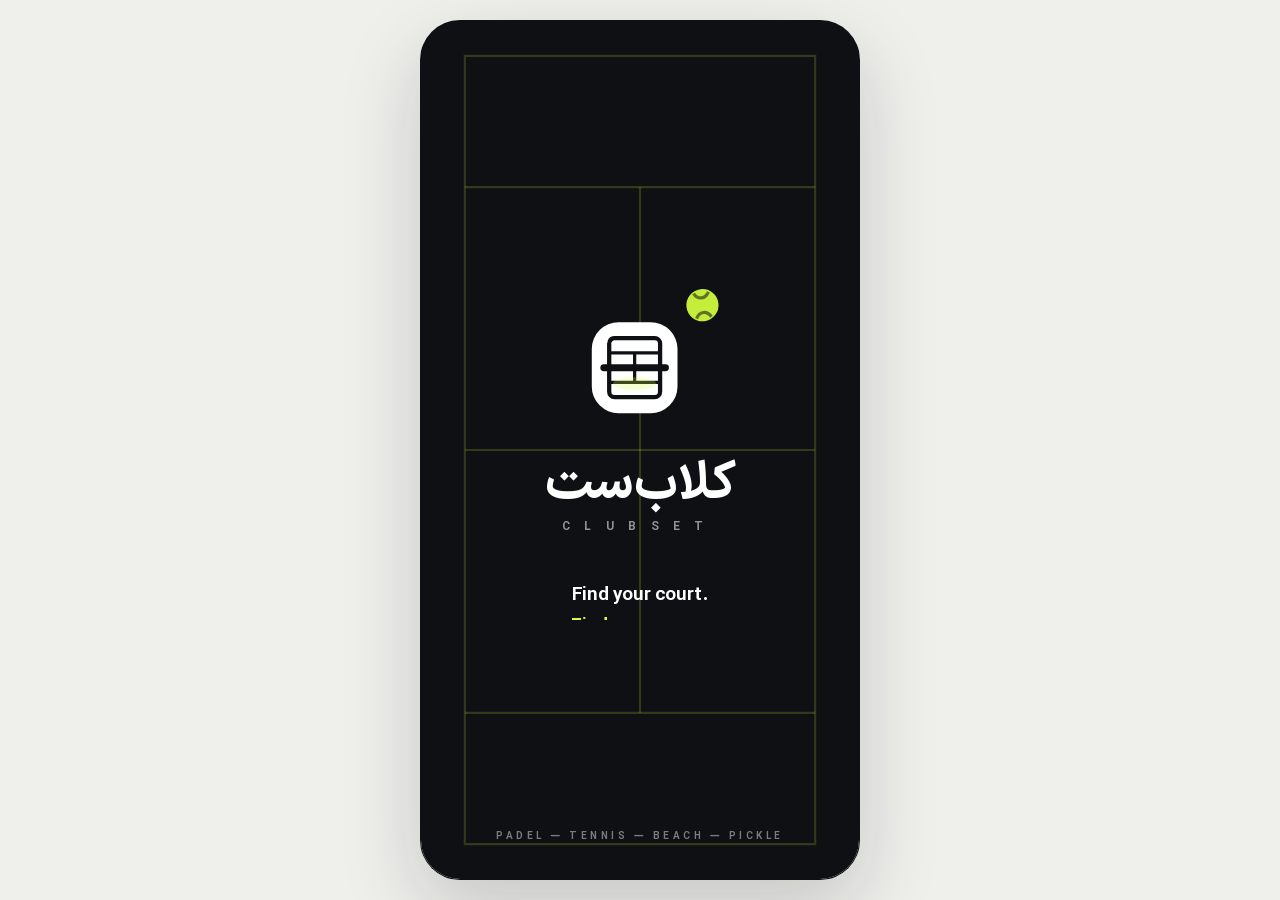
==== commit 9b881ec5: "Update Co-Authored-By: Claude Opus 5.5 <noreply@anthropic.com>" ====
--- a/index.html
+++ b/index.html
@@ -8,9 +8,9 @@
     <meta name="description" content="کلاب‌ست — مارکت‌پلیس باشگاه‌های پدل، تنیس، تنیس ساحلی و پیکل‌بال در تهران، کرج، ساری، رشت و اصفهان: رزرو زمین، ساخت بازی با هم‌سطح‌ها، مربی، مسابقه، رنکینگ و فروشگاه." />
     <link rel="icon" href="data:image/svg+xml,<svg xmlns='http://www.w3.org/2000/svg' viewBox='0 0 40 40'><rect width='40' height='40' rx='12' fill='%2314110F'/><path d='M9 28C13 14 21 11 31 12' fill='none' stroke='%23F4F1EA' stroke-width='2.6' stroke-linecap='round' stroke-dasharray='0.1 5'/><circle cx='30.5' cy='12' r='4.2' fill='%23FF5B2E'/></svg>" />
     <title>کلاب‌ست | رزرو زمین، ساخت بازی و مسابقه</title>
-    <script type="module" crossorigin src="./assets/main-Bi9Iq3z0.js"></script>
+    <script type="module" crossorigin src="./assets/main-BP8vdJIF.js"></script>
     <link rel="modulepreload" crossorigin href="./assets/confetti.module-CPLMbuYK.js">
-    <link rel="stylesheet" crossorigin href="./assets/main-DN2S1HTx.css">
+    <link rel="stylesheet" crossorigin href="./assets/main-DZCbzf6z.css">
   </head>
   <body>
     <div id="root"></div>
--- a/assets/main-DZCbzf6z.css
+++ b/assets/main-DZCbzf6z.css
@@ -0,0 +1 @@
+.leaflet-pane,.leaflet-tile,.leaflet-marker-icon,.leaflet-marker-shadow,.leaflet-tile-container,.leaflet-pane>svg,.leaflet-pane>canvas,.leaflet-zoom-box,.leaflet-image-layer,.leaflet-layer{position:absolute;left:0;top:0}.leaflet-container{overflow:hidden}.leaflet-tile,.leaflet-marker-icon,.leaflet-marker-shadow{-webkit-user-select:none;-moz-user-select:none;user-select:none;-webkit-user-drag:none}.leaflet-tile::selection{background:transparent}.leaflet-safari .leaflet-tile{image-rendering:-webkit-optimize-contrast}.leaflet-safari .leaflet-tile-container{width:1600px;height:1600px;-webkit-transform-origin:0 0}.leaflet-marker-icon,.leaflet-marker-shadow{display:block}.leaflet-container .leaflet-overlay-pane svg{max-width:none!important;max-height:none!important}.leaflet-container .leaflet-marker-pane img,.leaflet-container .leaflet-shadow-pane img,.leaflet-container .leaflet-tile-pane img,.leaflet-container img.leaflet-image-layer,.leaflet-container .leaflet-tile{max-width:none!important;max-height:none!important;width:auto;padding:0}.leaflet-container img.leaflet-tile{mix-blend-mode:plus-lighter}.leaflet-container.leaflet-touch-zoom{-ms-touch-action:pan-x pan-y;touch-action:pan-x pan-y}.leaflet-container.leaflet-touch-drag{-ms-touch-action:pinch-zoom;touch-action:none;touch-action:pinch-zoom}.leaflet-container.leaflet-touch-drag.leaflet-touch-zoom{-ms-touch-action:none;touch-action:none}.leaflet-container{-webkit-tap-highlight-color:transparent}.leaflet-container a{-webkit-tap-highlight-color:rgba(51,181,229,.4)}.leaflet-tile{filter:inherit;visibility:hidden}.leaflet-tile-loaded{visibility:inherit}.leaflet-zoom-box{width:0;height:0;-moz-box-sizing:border-box;box-sizing:border-box;z-index:800}.leaflet-overlay-pane svg{-moz-user-select:none}.leaflet-pane{z-index:400}.leaflet-tile-pane{z-index:200}.leaflet-overlay-pane{z-index:400}.leaflet-shadow-pane{z-index:500}.leaflet-marker-pane{z-index:600}.leaflet-tooltip-pane{z-index:650}.leaflet-popup-pane{z-index:700}.leaflet-map-pane canvas{z-index:100}.leaflet-map-pane svg{z-index:200}.leaflet-vml-shape{width:1px;height:1px}.lvml{behavior:url(#default#VML);display:inline-block;position:absolute}.leaflet-control{position:relative;z-index:800;pointer-events:visiblePainted;pointer-events:auto}.leaflet-top,.leaflet-bottom{position:absolute;z-index:1000;pointer-events:none}.leaflet-top{top:0}.leaflet-right{right:0}.leaflet-bottom{bottom:0}.leaflet-left{left:0}.leaflet-control{float:left;clear:both}.leaflet-right .leaflet-control{float:right}.leaflet-top .leaflet-control{margin-top:10px}.leaflet-bottom .leaflet-control{margin-bottom:10px}.leaflet-left .leaflet-control{margin-left:10px}.leaflet-right .leaflet-control{margin-right:10px}.leaflet-fade-anim .leaflet-popup{opacity:0;-webkit-transition:opacity .2s linear;-moz-transition:opacity .2s linear;transition:opacity .2s linear}.leaflet-fade-anim .leaflet-map-pane .leaflet-popup{opacity:1}.leaflet-zoom-animated{-webkit-transform-origin:0 0;-ms-transform-origin:0 0;transform-origin:0 0}svg.leaflet-zoom-animated{will-change:transform}.leaflet-zoom-anim .leaflet-zoom-animated{-webkit-transition:-webkit-transform .25s cubic-bezier(0,0,.25,1);-moz-transition:-moz-transform .25s cubic-bezier(0,0,.25,1);transition:transform .25s cubic-bezier(0,0,.25,1)}.leaflet-zoom-anim .leaflet-tile,.leaflet-pan-anim .leaflet-tile{-webkit-transition:none;-moz-transition:none;transition:none}.leaflet-zoom-anim .leaflet-zoom-hide{visibility:hidden}.leaflet-interactive{cursor:pointer}.leaflet-grab{cursor:-webkit-grab;cursor:-moz-grab;cursor:grab}.leaflet-crosshair,.leaflet-crosshair .leaflet-interactive{cursor:crosshair}.leaflet-popup-pane,.leaflet-control{cursor:auto}.leaflet-dragging .leaflet-grab,.leaflet-dragging .leaflet-grab .leaflet-interactive,.leaflet-dragging .leaflet-marker-draggable{cursor:move;cursor:-webkit-grabbing;cursor:-moz-grabbing;cursor:grabbing}.leaflet-marker-icon,.leaflet-marker-shadow,.leaflet-image-layer,.leaflet-pane>svg path,.leaflet-tile-container{pointer-events:none}.leaflet-marker-icon.leaflet-interactive,.leaflet-image-layer.leaflet-interactive,.leaflet-pane>svg path.leaflet-interactive,svg.leaflet-image-layer.leaflet-interactive path{pointer-events:visiblePainted;pointer-events:auto}.leaflet-container{background:#ddd;outline-offset:1px}.leaflet-container a{color:#0078a8}.leaflet-zoom-box{border:2px dotted #38f;background:#ffffff80}.leaflet-container{font-family:Helvetica Neue,Arial,Helvetica,sans-serif;font-size:12px;font-size:.75rem;line-height:1.5}.leaflet-bar{box-shadow:0 1px 5px #000000a6;border-radius:4px}.leaflet-bar a{background-color:#fff;border-bottom:1px solid #ccc;width:26px;height:26px;line-height:26px;display:block;text-align:center;text-decoration:none;color:#000}.leaflet-bar a,.leaflet-control-layers-toggle{background-position:50% 50%;background-repeat:no-repeat;display:block}.leaflet-bar a:hover,.leaflet-bar a:focus{background-color:#f4f4f4}.leaflet-bar a:first-child{border-top-left-radius:4px;border-top-right-radius:4px}.leaflet-bar a:last-child{border-bottom-left-radius:4px;border-bottom-right-radius:4px;border-bottom:none}.leaflet-bar a.leaflet-disabled{cursor:default;background-color:#f4f4f4;color:#bbb}.leaflet-touch .leaflet-bar a{width:30px;height:30px;line-height:30px}.leaflet-touch .leaflet-bar a:first-child{border-top-left-radius:2px;border-top-right-radius:2px}.leaflet-touch .leaflet-bar a:last-child{border-bottom-left-radius:2px;border-bottom-right-radius:2px}.leaflet-control-zoom-in,.leaflet-control-zoom-out{font:700 18px Lucida Console,Monaco,monospace;text-indent:1px}.leaflet-touch .leaflet-control-zoom-in,.leaflet-touch .leaflet-control-zoom-out{font-size:22px}.leaflet-control-layers{box-shadow:0 1px 5px #0006;background:#fff;border-radius:5px}.leaflet-control-layers-toggle{background-image:url([data-uri]);width:36px;height:36px}.leaflet-retina .leaflet-control-layers-toggle{background-image:url([data-uri]);background-size:26px 26px}.leaflet-touch .leaflet-control-layers-toggle{width:44px;height:44px}.leaflet-control-layers .leaflet-control-layers-list,.leaflet-control-layers-expanded .leaflet-control-layers-toggle{display:none}.leaflet-control-layers-expanded .leaflet-control-layers-list{display:block;position:relative}.leaflet-control-layers-expanded{padding:6px 10px 6px 6px;color:#333;background:#fff}.leaflet-control-layers-scrollbar{overflow-y:scroll;overflow-x:hidden;padding-right:5px}.leaflet-control-layers-selector{margin-top:2px;position:relative;top:1px}.leaflet-control-layers label{display:block;font-size:13px;font-size:1.08333em}.leaflet-control-layers-separator{height:0;border-top:1px solid #ddd;margin:5px -10px 5px -6px}.leaflet-default-icon-path{background-image:url([data-uri])}.leaflet-container .leaflet-control-attribution{background:#fff;background:#fffc;margin:0}.leaflet-control-attribution,.leaflet-control-scale-line{padding:0 5px;color:#333;line-height:1.4}.leaflet-control-attribution a{text-decoration:none}.leaflet-control-attribution a:hover,.leaflet-control-attribution a:focus{text-decoration:underline}.leaflet-attribution-flag{display:inline!important;vertical-align:baseline!important;width:1em;height:.6669em}.leaflet-left .leaflet-control-scale{margin-left:5px}.leaflet-bottom .leaflet-control-scale{margin-bottom:5px}.leaflet-control-scale-line{border:2px solid #777;border-top:none;line-height:1.1;padding:2px 5px 1px;white-space:nowrap;-moz-box-sizing:border-box;box-sizing:border-box;background:#fffc;text-shadow:1px 1px #fff}.leaflet-control-scale-line:not(:first-child){border-top:2px solid #777;border-bottom:none;margin-top:-2px}.leaflet-control-scale-line:not(:first-child):not(:last-child){border-bottom:2px solid #777}.leaflet-touch .leaflet-control-attribution,.leaflet-touch .leaflet-control-layers,.leaflet-touch .leaflet-bar{box-shadow:none}.leaflet-touch .leaflet-control-layers,.leaflet-touch .leaflet-bar{border:2px solid rgba(0,0,0,.2);background-clip:padding-box}.leaflet-popup{position:absolute;text-align:center;margin-bottom:20px}.leaflet-popup-content-wrapper{padding:1px;text-align:left;border-radius:12px}.leaflet-popup-content{margin:13px 24px 13px 20px;line-height:1.3;font-size:13px;font-size:1.08333em;min-height:1px}.leaflet-popup-content p{margin:1.3em 0}.leaflet-popup-tip-container{width:40px;height:20px;position:absolute;left:50%;margin-top:-1px;margin-left:-20px;overflow:hidden;pointer-events:none}.leaflet-popup-tip{width:17px;height:17px;padding:1px;margin:-10px auto 0;pointer-events:auto;-webkit-transform:rotate(45deg);-moz-transform:rotate(45deg);-ms-transform:rotate(45deg);transform:rotate(45deg)}.leaflet-popup-content-wrapper,.leaflet-popup-tip{background:#fff;color:#333;box-shadow:0 3px 14px #0006}.leaflet-container a.leaflet-popup-close-button{position:absolute;top:0;right:0;border:none;text-align:center;width:24px;height:24px;font:16px/24px Tahoma,Verdana,sans-serif;color:#757575;text-decoration:none;background:transparent}.leaflet-container a.leaflet-popup-close-button:hover,.leaflet-container a.leaflet-popup-close-button:focus{color:#585858}.leaflet-popup-scrolled{overflow:auto}.leaflet-oldie .leaflet-popup-content-wrapper{-ms-zoom:1}.leaflet-oldie .leaflet-popup-tip{width:24px;margin:0 auto;-ms-filter:"progid:DXImageTransform.Microsoft.Matrix(M11=0.70710678, M12=0.70710678, M21=-0.70710678, M22=0.70710678)";filter:progid:DXImageTransform.Microsoft.Matrix(M11=.70710678,M12=.70710678,M21=-.70710678,M22=.70710678)}.leaflet-oldie .leaflet-control-zoom,.leaflet-oldie .leaflet-control-layers,.leaflet-oldie .leaflet-popup-content-wrapper,.leaflet-oldie .leaflet-popup-tip{border:1px solid #999}.leaflet-div-icon{background:#fff;border:1px solid #666}.leaflet-tooltip{position:absolute;padding:6px;background-color:#fff;border:1px solid #fff;border-radius:3px;color:#222;white-space:nowrap;-webkit-user-select:none;-moz-user-select:none;-ms-user-select:none;user-select:none;pointer-events:none;box-shadow:0 1px 3px #0006}.leaflet-tooltip.leaflet-interactive{cursor:pointer;pointer-events:auto}.leaflet-tooltip-top:before,.leaflet-tooltip-bottom:before,.leaflet-tooltip-left:before,.leaflet-tooltip-right:before{position:absolute;pointer-events:none;border:6px solid transparent;background:transparent;content:""}.leaflet-tooltip-bottom{margin-top:6px}.leaflet-tooltip-top{margin-top:-6px}.leaflet-tooltip-bottom:before,.leaflet-tooltip-top:before{left:50%;margin-left:-6px}.leaflet-tooltip-top:before{bottom:0;margin-bottom:-12px;border-top-color:#fff}.leaflet-tooltip-bottom:before{top:0;margin-top:-12px;margin-left:-6px;border-bottom-color:#fff}.leaflet-tooltip-left{margin-left:-6px}.leaflet-tooltip-right{margin-left:6px}.leaflet-tooltip-left:before,.leaflet-tooltip-right:before{top:50%;margin-top:-6px}.leaflet-tooltip-left:before{right:0;margin-right:-12px;border-left-color:#fff}.leaflet-tooltip-right:before{left:0;margin-left:-12px;border-right-color:#fff}@media print{.leaflet-control{-webkit-print-color-adjust:exact;print-color-adjust:exact}}@font-face{font-family:IRANSansX;src:url(./IRANSansX-Light-C6am5WMW.woff2) format("woff2");font-weight:300;font-display:swap}@font-face{font-family:IRANSansX;src:url(./IRANSansX-Regular-DwTxYnTS.woff2) format("woff2");font-weight:400;font-display:swap}@font-face{font-family:IRANSansX;src:url(./IRANSansX-Medium-D2vCKVu8.woff2) format("woff2");font-weight:500;font-display:swap}@font-face{font-family:IRANSansX;src:url(./IRANSansX-Bold-BgWQqT_N.woff2) format("woff2");font-weight:600 900;font-display:swap}:root{--paper: #F6F3EE;--paper2: #EEEAE2;--card: #FFFFFF;--ink: #14110F;--ink2: #3E3A35;--muted: #7D776F;--line: #E6E0D6;--line2: #D8D1C5;--accent: #FF5B2E;--accent-ink: #D23E14;--accent-soft: #FFE6DD;--ok: #17A06B;--warn: #D69A1C;--bad: #D2403A;--blue: #2E5BFF;--r: 22px;--r-sm: 14px;--r-xs: 10px;--sh: 0 1px 2px rgba(20,17,15,.05), 0 6px 24px rgba(20,17,15,.06);--sh-lg: 0 20px 60px rgba(20,17,15,.18);--ease: cubic-bezier(.2,.8,.2,1);color-scheme:light}*{box-sizing:border-box;-webkit-tap-highlight-color:transparent}html,body,#root{margin:0;height:100%}body{font-family:IRANSansX,system-ui,sans-serif;background:var(--paper);color:var(--ink);font-size:14.5px;line-height:1.65;-webkit-font-smoothing:antialiased}button{font:inherit;color:inherit;background:none;border:0;padding:0;cursor:pointer;text-align:inherit}button:disabled{cursor:not-allowed;opacity:.45}input,textarea,select{font:inherit;color:inherit}h1,h2,h3,h4,p{margin:0}a{color:inherit;text-decoration:none}img{display:block;max-width:100%}small{font-size:12px}.grow{flex:1;min-width:0}.muted{color:var(--muted)}.small{font-size:13px}.tiny{font-size:11.5px;line-height:1.6;margin-top:10px}.center{text-align:center}.ltr{direction:ltr;unicode-bidi:plaintext}.row-between{display:flex;align-items:center;justify-content:space-between;gap:10px}.row2{display:grid;grid-template-columns:1fr 1fr;gap:10px;margin-top:12px}.row2>:only-child{grid-column:1 / -1}.stack{display:grid;gap:12px}.label{font-size:13px;font-weight:700;color:var(--ink2);margin:18px 0 8px;display:flex;align-items:center;gap:8px}.hint{font-size:13px;color:var(--ink2);background:var(--paper2);border-radius:var(--r-sm);padding:11px 14px;margin:12px 0;line-height:1.7}.hint.warn{background:#fff3d6;color:#7a5600}.pill{display:inline-flex;align-items:center;gap:4px;background:var(--paper2);font-size:11.5px;font-weight:700;padding:3px 10px;border-radius:99px}.pill.accent{background:var(--accent-soft);color:var(--accent-ink)}.accent-ink{color:var(--accent-ink)}.foot-space{height:110px}.pad{padding:4px 20px 24px}.kv{display:flex;align-items:center;justify-content:space-between;gap:12px;padding:10px 0;border-bottom:1px dashed var(--line);font-size:13.5px}.kv>span:first-child{color:var(--muted)}.kv.total{border:0;font-size:15px;padding-top:14px}.kv.total b{font-size:17px}.neg{color:var(--bad)}.warn-t{color:var(--bad);font-weight:700}.btn{display:inline-flex;align-items:center;justify-content:center;gap:8px;height:48px;padding:0 22px;border-radius:14px;font-weight:700;font-size:14.5px;transition:transform .15s var(--ease),background .2s,box-shadow .2s;white-space:nowrap}.btn:active:not(:disabled){transform:scale(.97)}.btn.block{width:100%;margin-top:14px}.btn.sm{height:36px;padding:0 14px;font-size:13px;border-radius:11px}.btn.primary{background:var(--ink);color:#fff;box-shadow:0 6px 18px #14110f2e}.btn.primary:hover:not(:disabled){background:#000}.btn.dark{background:var(--ink);color:#fff}.btn.ghost{background:var(--card);border:1.5px solid var(--line2)}.btn.ghost:hover{border-color:var(--ink)}.btn.light{background:#ffffff2e;color:#fff;-webkit-backdrop-filter:blur(8px);backdrop-filter:blur(8px)}.btn.danger{background:var(--bad);color:#fff}.btn.danger-ghost{color:var(--bad);border:1.5px solid #F2C9C6;background:#fff}.link-btn{color:var(--accent-ink);font-weight:700;font-size:13px;display:inline-flex;align-items:center;gap:4px}.icon-btn{width:40px;height:40px;border-radius:12px;display:grid;place-items:center;position:relative}.icon-btn:hover{background:var(--paper2)}.icon-btn.sm{width:30px;height:30px;border-radius:9px;background:var(--paper2)}.round{width:42px;height:42px;border-radius:50%;display:grid;place-items:center;background:#ffffffeb;box-shadow:var(--sh);color:var(--ink)}.round.light{background:#fff3;color:#fff;-webkit-backdrop-filter:blur(6px);backdrop-filter:blur(6px);box-shadow:none}.round.fav-on{color:var(--accent)}.field{width:100%;height:50px;border-radius:14px;border:1.5px solid var(--line2);background:var(--card);padding:0 16px;outline:none;transition:border .15s,box-shadow .15s;margin-top:8px}textarea.field{height:auto;padding:12px 16px;resize:vertical}.field:focus{border-color:var(--ink);box-shadow:0 0 0 4px #14110f0f}.field.big{height:62px;font-size:22px;font-weight:700;letter-spacing:1px;text-align:center}.field.otp{letter-spacing:18px;font-size:28px}.field.num{direction:ltr;text-align:left;max-width:200px}.field.sm{height:38px;max-width:110px;margin:0}.mini-select{border:1.5px solid var(--line2);border-radius:10px;height:34px;padding:0 10px;background:#fff}.chips{display:flex;flex-wrap:wrap;gap:8px;margin:6px 0}.chip{height:36px;padding:0 14px;border-radius:99px;border:1.5px solid var(--line2);background:var(--card);font-size:13px;font-weight:600;display:inline-flex;align-items:center;gap:6px;white-space:nowrap;transition:all .15s}.chip.on{background:var(--ink);color:#fff;border-color:var(--ink)}.check{width:22px;height:22px;border-radius:7px;border:1.8px solid var(--line2);display:grid;place-items:center;color:transparent;flex:none;transition:.15s}.check.on{background:var(--ink);border-color:var(--ink);color:#fff}.check-row{display:flex;align-items:center;gap:12px;width:100%;padding:13px 14px;border-radius:14px;background:var(--paper2);margin-top:10px;font-size:13.5px;font-weight:500}.check-row.on{background:var(--card);box-shadow:inset 0 0 0 1.5px var(--ink)}.switch{width:46px;height:28px;border-radius:99px;background:var(--line2);position:relative;flex:none;transition:.2s;display:inline-block}.switch i{position:absolute;top:3px;inset-inline-start:3px;width:22px;height:22px;border-radius:50%;background:#fff;box-shadow:0 1px 3px #0003;transition:.2s var(--ease)}.switch.on{background:var(--ok)}.switch.on i{inset-inline-start:21px}.stepper{display:inline-flex;align-items:center;gap:14px;background:var(--paper2);border-radius:14px;padding:6px}.stepper button{width:38px;height:38px;border-radius:10px;background:#fff;display:grid;place-items:center;box-shadow:var(--sh)}.stepper b{min-width:28px;text-align:center;font-size:18px}.stepper.sm button{width:28px;height:28px}.stepper.sm b{font-size:14px;min-width:18px}.steps{display:flex;gap:5px}.steps span{width:18px;height:5px;border-radius:9px;background:var(--line2);transition:.3s}.steps span.on{background:var(--ink);width:26px}.seg{display:flex;background:var(--paper2);border-radius:14px;padding:4px;gap:2px;margin:4px 0 14px}.seg button{flex:1;height:38px;border-radius:11px;font-size:13px;font-weight:700;position:relative;color:var(--muted);display:grid;place-items:center;white-space:nowrap;padding:0 10px}.seg button.on{color:var(--ink)}.seg button span{position:relative;z-index:1;display:inline-flex}.seg-ind{position:absolute;top:0;right:0;bottom:0;left:0;background:#fff;border-radius:11px;box-shadow:0 1px 4px #00000014}.seg.small{margin:0;display:inline-flex}.seg.small button{height:32px;flex:none;padding:0 12px;font-size:12.5px}.empty{text-align:center;padding:34px 20px;display:grid;justify-items:center;gap:6px;color:var(--muted)}.empty b{color:var(--ink);font-size:15px}.empty-ico{width:60px;height:60px;border-radius:20px;background:var(--paper2);display:grid;place-items:center;color:var(--ink2);margin-bottom:4px}.empty .btn{margin-top:10px}.stars{display:inline-flex;gap:1px;color:#f2a61a}.rating{display:inline-flex;align-items:center;gap:3px;font-size:13px;white-space:nowrap}.rating svg{color:#f2a61a}.avatar{display:inline-grid;place-items:center;border-radius:50%;font-weight:800;flex:none}.lvl-badge{display:inline-flex;align-items:center;gap:5px;background:color-mix(in srgb,var(--c) 14%,white);color:var(--c);border-radius:99px;padding:2px 9px 2px 4px;font-size:11.5px;font-weight:700}.lvl-badge b{background:var(--c);color:#fff;border-radius:99px;padding:0 7px}.badge{display:inline-flex;align-items:center;gap:4px;background:#fffffff0;color:var(--ink);font-size:11px;font-weight:800;padding:4px 9px;border-radius:99px;box-shadow:0 2px 8px #0000001f}.badge.ad{background:var(--ink);color:#fff}.badge.hot{background:var(--accent);color:#fff}.badge.solid{background:var(--ink);color:#fff;box-shadow:none}.loading{position:fixed;top:0;right:0;bottom:0;left:0;display:grid;place-items:center}.spinner{width:34px;height:34px;border:3px solid var(--line);border-top-color:var(--ink);border-radius:50%;animation:spin .8s linear infinite}@keyframes spin{to{transform:rotate(360deg)}}.logo{display:inline-flex;align-items:center;gap:10px}.logo-word{display:grid;line-height:1.1}.logo-word b{font-size:22px;font-weight:900;letter-spacing:-.5px}.logo-word small{font-size:11px;opacity:.6;font-weight:600}.logo.dark{color:#f4f1ea}.gate{min-height:100%;display:grid;grid-template-columns:1.15fr 1fr;background:var(--ink)}.gate-art{position:relative;overflow:hidden;color:#f4f1ea;padding:44px;display:flex;flex-direction:column;justify-content:flex-end;min-height:100vh}.gate-photos{position:absolute;top:0;right:0;bottom:0;left:0;display:grid;grid-template-columns:1fr 1fr;grid-template-rows:1.3fr 1fr;gap:4px;opacity:.55}.gate-photos img{width:100%;height:100%;object-fit:cover}.gate-art:before{content:"";position:absolute;top:0;right:0;bottom:0;left:0;background:linear-gradient(to top,var(--ink) 25%,rgba(20,17,15,.55) 60%,rgba(20,17,15,.2));z-index:1}.gate-copy{position:relative;z-index:2;max-width:560px}.gate-copy h1{font-size:clamp(34px,4.4vw,58px);line-height:1.2;font-weight:900;margin:26px 0 14px;letter-spacing:-1px}.gate-copy h1 em{font-style:normal;color:var(--accent)}.gate-copy p{font-size:16px;opacity:.78;max-width:460px}.gate-stats{display:flex;gap:22px;margin-top:26px;flex-wrap:wrap}.gate-stats span{font-size:13px;opacity:.8}.gate-stats b{display:block;font-size:28px;font-weight:900;color:#fff}.gate-cities{display:flex;gap:8px;flex-wrap:wrap;margin-top:20px}.gate-cities span{border:1px solid rgba(255,255,255,.25);border-radius:99px;padding:4px 14px;font-size:12.5px}.gate-panel{background:var(--paper);display:flex;align-items:center;justify-content:center;padding:36px 24px;border-radius:32px 0 0 32px}.gate-box{width:100%;max-width:440px}.gate-box h2{font-size:26px;font-weight:900;margin:14px 0 6px}.gate-box>.muted{margin-bottom:18px}.role-list{display:grid;gap:10px;margin:18px 0 10px}.role{display:flex;align-items:center;gap:14px;padding:16px;border-radius:18px;background:var(--card);box-shadow:var(--sh);transition:transform .15s,box-shadow .15s}.role:hover{transform:translateY(-2px);box-shadow:var(--sh-lg)}.role-ico{width:48px;height:48px;border-radius:14px;display:grid;place-items:center;background:var(--ink);color:#fff}.role b{display:block;font-size:16px}.role small{color:var(--muted)}.city-pick{display:grid;grid-template-columns:repeat(3,1fr);gap:8px}.city-pick button{position:relative;border-radius:14px;overflow:hidden;height:74px;outline:3px solid transparent;transition:outline .15s}.city-pick img{width:100%;height:100%;object-fit:cover;filter:brightness(.6)}.city-pick span{position:absolute;inset:auto 10px 8px auto;color:#fff;font-weight:800}.city-pick button.on{outline-color:var(--accent)}.sport-level{border-radius:16px;background:var(--card);margin-top:10px;box-shadow:var(--sh);overflow:hidden}.sport-level.on{box-shadow:inset 0 0 0 2px var(--c)}.sl-head{display:flex;align-items:center;gap:12px;width:100%;padding:12px 14px}.sl-levels{display:grid;grid-template-columns:repeat(4,1fr);gap:6px;padding:0 12px 12px}.sl-levels button{height:36px;border-radius:10px;background:var(--paper2);font-size:12.5px;font-weight:700}.sl-levels button.on{background:var(--c);color:#fff}.club-pick{display:grid;gap:8px;max-height:300px;overflow:auto;padding:2px}.club-pick button{display:flex;align-items:center;gap:12px;padding:8px;border-radius:14px;background:var(--card);text-align:right}.club-pick button.on{box-shadow:inset 0 0 0 2px var(--ink)}.club-pick img{width:48px;height:48px;border-radius:10px;object-fit:cover}.club-pick b,.club-pick small{display:block}.club-pick small{color:var(--muted)}.or{text-align:center;margin:22px 0 4px;font-size:13px;color:var(--muted)}.admin-teaser{display:grid;grid-template-columns:1fr 1fr;gap:10px;margin:16px 0}.admin-teaser div{background:var(--card);border-radius:16px;padding:16px;box-shadow:var(--sh)}.admin-teaser b{font-size:28px;font-weight:900;display:block}.onboard .label:first-of-type{margin-top:12px}.onboard .steps{margin:8px 0 4px}.sport-grid{display:grid;grid-template-columns:1fr 1fr;gap:8px}.sport-tile{display:flex;align-items:center;gap:10px;padding:14px;border-radius:16px;background:var(--card);box-shadow:var(--sh)}.sport-tile.on{background:var(--soft);box-shadow:inset 0 0 0 2px var(--c)}.review-card{background:var(--card);border-radius:18px;padding:18px;box-shadow:var(--sh);margin-top:14px}.review-card h4{font-size:18px;margin-bottom:6px}.onboard-done{text-align:center}.onboard-done h3{font-size:20px;margin:14px 0 6px}.timeline-mini{text-align:right;margin:18px 0;padding:0;list-style:none;counter-reset:s}.timeline-mini li{counter-increment:s;padding:8px 40px 8px 0;position:relative;color:var(--muted)}.timeline-mini li:before{content:counter(s);position:absolute;right:0;top:6px;width:26px;height:26px;border-radius:50%;background:var(--paper2);display:grid;place-items:center;font-size:12px;font-weight:800}.timeline-mini li.on{color:var(--ink);font-weight:700}.timeline-mini li.on:before{background:var(--ok);color:#fff}.big-check{width:84px;height:84px;border-radius:50%;display:inline-grid;place-items:center;background:var(--ok);color:#fff;box-shadow:0 12px 32px #17a06b59}@media (max-width: 900px){.gate{grid-template-columns:1fr}.gate-art{min-height:52vh;padding:28px 22px}.gate-panel{border-radius:28px 28px 0 0;margin-top:-28px;position:relative;z-index:3;padding:28px 18px 40px}}.stage{position:fixed;top:0;right:0;bottom:0;left:0;display:grid;place-items:center;background:#1c1916}.stage-bg{position:absolute;top:0;right:0;bottom:0;left:0;background:center/cover;filter:blur(50px) brightness(.35);transform:scale(1.2)}.phone{position:relative;width:100%;max-width:440px;height:100dvh;background:var(--paper);overflow:hidden}@media (min-width: 520px){.phone{height:min(930px,95dvh);border-radius:40px;box-shadow:0 40px 120px #0009,0 0 0 10px #0b0a09,0 0 0 11px #2a2622}}.player,.tab-pages{position:absolute;top:0;right:0;bottom:0;left:0}.scroll{position:absolute;top:0;right:0;bottom:0;left:0;overflow-y:auto;overflow-x:hidden;padding:0 16px;scrollbar-width:none;overscroll-behavior:contain}.scroll::-webkit-scrollbar{display:none}.page-over{position:absolute;top:0;right:0;bottom:0;left:0;z-index:20;background:var(--paper)}.tabbar{position:absolute;inset:auto 12px 12px;height:70px;background:#14110ff0;-webkit-backdrop-filter:blur(16px);backdrop-filter:blur(16px);border-radius:24px;display:flex;padding:0 6px;z-index:30;box-shadow:0 14px 40px #14110f59}.tabbar button{flex:1;display:grid;justify-items:center;align-content:center;gap:2px;color:#ffffff80;font-size:10.5px;font-weight:700;position:relative}.tabbar button.on{color:#fff}.tab-ico{position:relative}.tab-ico .dot{position:absolute;top:-6px;left:-10px;min-width:18px;height:18px;border-radius:9px;background:var(--accent);color:#fff;font-style:normal;font-size:10px;display:grid;place-items:center;padding:0 4px;border:2px solid var(--ink)}.tab-ind{position:absolute;bottom:7px;width:18px;height:3px;border-radius:3px;background:var(--accent)}.sheet-wrap{position:fixed;top:0;right:0;bottom:0;left:0;z-index:60}.phone .sheet-wrap{position:absolute}.sheet-bg{position:absolute;top:0;right:0;bottom:0;left:0;background:#14110f73;-webkit-backdrop-filter:blur(2px);backdrop-filter:blur(2px)}.sheet{position:absolute;inset:auto 0 0;max-height:88%;background:var(--paper);border-radius:28px 28px 0 0;overflow-y:auto;scrollbar-width:none;padding-bottom:env(safe-area-inset-bottom)}.sheet.full{height:94%;max-height:94%}.sheet-grip{width:40px;height:5px;border-radius:5px;background:var(--line2);margin:10px auto 2px}.sheet-head{display:flex;align-items:center;justify-content:space-between;padding:8px 20px 10px;position:sticky;top:0;background:var(--paper);z-index:2}.sheet-head h3{font-size:18px;font-weight:800}.portal-desk .sheet-wrap{display:flex;align-items:center;justify-content:center;padding:20px}.portal-desk .sheet{position:relative;inset:auto;width:100%;max-width:540px;max-height:88vh;border-radius:26px;box-shadow:var(--sh-lg)}.portal-desk .sheet.full{height:auto}.portal-desk .sheet-grip{display:none}@media (max-width: 700px){.portal-desk .sheet-wrap{align-items:flex-end;padding:0}.portal-desk .sheet{border-radius:26px 26px 0 0}}.toasts{position:fixed;top:16px;left:50%;transform:translate(-50%);z-index:9999;display:grid;gap:8px;width:min(400px,92vw);pointer-events:none}.toast{background:var(--ink);color:#fff;border-radius:16px;padding:12px 16px;font-size:13.5px;font-weight:600;display:flex;align-items:center;gap:10px;box-shadow:var(--sh-lg)}.toast-ico{font-size:18px}.book-head,.home-head{display:flex;align-items:center;justify-content:space-between;padding:18px 2px 0;gap:12px}.city-btn{display:inline-flex;align-items:center;gap:6px;height:40px;padding:0 14px;border-radius:99px;background:var(--card);box-shadow:var(--sh);font-size:14px}.city-btn svg:first-child{color:var(--accent)}.head-actions{display:flex;align-items:center;gap:6px}.ping{position:absolute;top:9px;left:10px;width:8px;height:8px;border-radius:50%;background:var(--accent);box-shadow:0 0 0 2px var(--paper)}.book-title{font-size:32px;font-weight:900;line-height:1.2;letter-spacing:-.6px;margin:18px 2px 16px}.book-title em{font-style:normal;color:var(--accent)}.modes{display:flex;gap:8px;overflow-x:auto;scrollbar-width:none;margin:0 -16px;padding:2px 16px 6px}.modes::-webkit-scrollbar,.sports::-webkit-scrollbar,.h-scroll::-webkit-scrollbar,.date-strip::-webkit-scrollbar,.slot-row::-webkit-scrollbar{display:none}.mode{flex:none;width:112px;padding:12px;border-radius:18px;background:var(--card);box-shadow:var(--sh);display:grid;gap:2px;text-align:right;transition:.2s var(--ease)}.mode-ico{width:38px;height:38px;border-radius:12px;display:grid;place-items:center;background:var(--paper2);margin-bottom:6px;transition:.2s}.mode b{font-size:13px;line-height:1.4}.mode small{color:var(--muted);font-size:11px;line-height:1.4}.mode.on{background:var(--ink);color:#fff;transform:translateY(-2px);box-shadow:0 10px 24px #14110f40}.mode.on .mode-ico{background:var(--accent);color:#fff}.mode.on small{color:#fff9}.sports{display:flex;gap:8px;overflow-x:auto;scrollbar-width:none;margin:12px -16px;padding:2px 16px}.sports.tight{margin:8px 0 12px;padding:0;flex-wrap:wrap}.sport-pill{flex:none;display:inline-flex;align-items:center;gap:6px;height:40px;padding:0 14px;border-radius:99px;background:var(--card);border:1.5px solid var(--line);font-weight:700;font-size:13px;transition:.15s}.sport-pill.on{background:var(--c, var(--ink));border-color:var(--c, var(--ink));color:#fff}.card{background:var(--card);border-radius:var(--r);box-shadow:var(--sh);padding:14px;margin:12px 0}.where-head{display:flex;align-items:center;gap:12px;width:100%}.where-head b{display:block;font-size:15px}.where-head small{color:var(--muted);display:block;overflow:hidden;text-overflow:ellipsis;white-space:nowrap}.where-head.static{margin-bottom:10px}.where-step{width:30px;height:30px;border-radius:10px;background:var(--ink);color:#fff;display:grid;place-items:center;font-weight:900;font-size:14px;flex:none}.where-body{overflow:hidden}.where-actions{display:flex;align-items:center;gap:8px;flex-wrap:wrap;margin-top:8px}.legend{font-size:11px;color:var(--muted);display:inline-flex;align-items:center;gap:5px;margin-inline-start:auto}.legend i{width:9px;height:9px;border-radius:50%;background:var(--ok)}.tilemap{display:grid;gap:8px;margin-top:14px;position:relative;padding-top:4px}.compass{position:absolute;top:-10px;left:-4px;font-size:10px;font-weight:900;color:var(--muted)}.compass:after{content:"↑";margin-inline-start:2px}.tile{position:relative;min-height:74px;border-radius:16px;padding:10px;display:flex;flex-direction:column;justify-content:space-between;text-align:right;background:color-mix(in srgb,var(--ok) calc(var(--heat) * 22%),#F4F1EB);box-shadow:0 4px #ded6c8,inset 0 0 0 1.5px #14110f0d;transition:box-shadow .15s,transform .15s,background .2s}.tile:active{transform:translateY(3px);box-shadow:0 1px #ded6c8}.tile-name{font-weight:800;font-size:13px;line-height:1.3}.tile-meta{font-size:11px;color:var(--ink2);display:flex;align-items:center;gap:3px}.tile-meta b{font-size:13px}.tile-free{font-style:normal;margin-inline-start:auto;background:var(--ok);color:#fff;font-size:10.5px;font-weight:800;border-radius:99px;padding:1px 7px}.tile.empty{background:repeating-linear-gradient(135deg,#f4f1eb 0,#f4f1eb 6px,#eee9e1 6px,#eee9e1 12px);box-shadow:inset 0 0 0 1.5px var(--line);color:var(--muted);cursor:default}.tile.empty small{font-size:10.5px}.tile.on{background:var(--ink);color:#fff;box-shadow:0 4px #000,0 10px 24px #14110f4d;transform:translateY(-2px)}.tile.on .tile-meta{color:#ffffffbf}.tile.on .tile-free{background:var(--accent)}.tile-glow{position:absolute;top:8px;left:8px;width:10px;height:10px;border-radius:50%;background:var(--accent);box-shadow:0 0 0 4px #ff5b2e40,0 0 14px var(--accent)}.date-strip{display:flex;gap:6px;overflow-x:auto;scrollbar-width:none;padding:2px 0 6px}.date-strip button{flex:none;width:54px;padding:7px 0 5px;border-radius:14px;background:var(--paper2);display:grid;justify-items:center;position:relative;transition:.15s}.date-strip button small{font-size:10.5px;color:var(--muted);line-height:1.3}.date-strip button .mon{font-size:9.5px}.date-strip button b{font-size:18px;line-height:1.3}.date-strip button.fri b{color:var(--accent-ink)}.date-strip button.on{background:var(--ink);color:#fff}.date-strip button.on small{color:#ffffffb3}.date-strip button.on b{color:#fff}.date-strip button i{position:absolute;bottom:3px;width:5px;height:5px;border-radius:50%;background:var(--accent)}.tod{display:grid;grid-template-columns:repeat(5,1fr);gap:6px;margin-top:8px}.tod button{display:grid;justify-items:center;gap:2px;padding:8px 0;border-radius:12px;background:var(--paper2);font-size:11.5px;font-weight:700;color:var(--ink2)}.tod button.on{background:var(--accent-soft);color:var(--accent-ink);box-shadow:inset 0 0 0 1.5px var(--accent)}.dur-row{display:flex;align-items:center;justify-content:space-between;margin-top:12px}.dur{display:flex;gap:6px}.dur button{width:62px;height:46px;border-radius:12px;background:var(--paper2);display:grid;place-items:center;line-height:1.1}.dur button b{font-size:17px}.dur button small{font-size:10px;color:var(--muted)}.dur button.on{background:var(--ink);color:#fff}.dur button.on small{color:#ffffffb3}.ads{display:flex;gap:10px;overflow-x:auto;scrollbar-width:none;margin:14px -16px 4px;padding:0 16px;scroll-snap-type:x mandatory}.ad-card,.promo{flex:none;width:88%;height:128px;border-radius:20px;overflow:hidden;position:relative;scroll-snap-align:center;color:#fff;text-align:right}.promo{width:100%;margin:18px 0}.ad-card img,.promo img{width:100%;height:100%;object-fit:cover}.ad-card:after,.promo:after{content:"";position:absolute;top:0;right:0;bottom:0;left:0;background:linear-gradient(to left,#14110fd9,#14110f1a)}.ad-copy{position:absolute;inset:auto 16px 14px auto;z-index:1;display:grid}.ad-copy b{font-size:18px;font-weight:900}.ad-copy small{opacity:.85}.ad-tag{position:absolute;top:10px;left:10px;z-index:1;font-size:10px;background:#fff3;-webkit-backdrop-filter:blur(6px);backdrop-filter:blur(6px);padding:2px 8px;border-radius:99px}.results-head{display:flex;align-items:center;justify-content:space-between;margin:18px 2px 8px}.results-head b{font-size:16px}.chips.sort{flex-wrap:nowrap;overflow-x:auto;scrollbar-width:none;margin:0 -16px 10px;padding:0 16px}.results{display:grid;gap:16px}.club-card{background:var(--card);border-radius:var(--r);overflow:hidden;box-shadow:var(--sh)}.club-card.featured{box-shadow:0 0 0 2px var(--ink),var(--sh)}.gallery{position:relative;overflow:hidden;background:var(--paper2)}.gallery-track{display:flex;height:100%;overflow-x:auto;scroll-snap-type:x mandatory;scrollbar-width:none}.gallery-track::-webkit-scrollbar{display:none}.gallery-track img{flex:none;width:100%;height:100%;object-fit:cover;scroll-snap-align:center}.gallery-dots{position:absolute;bottom:10px;left:50%;transform:translate(-50%);display:flex;gap:4px}.gallery-dots i{width:6px;height:6px;border-radius:50%;background:#ffffff8c;transition:.2s}.gallery-dots i.on{background:#fff;width:16px;border-radius:4px}.fav{position:absolute;top:10px;left:10px;width:38px;height:38px;border-radius:50%;background:#ffffffeb;display:grid;place-items:center;color:var(--ink)}.fav.on{color:var(--accent)}.cc-badges{position:absolute;top:10px;right:10px;display:flex;gap:5px;flex-wrap:wrap}.cc-sports{position:absolute;bottom:10px;right:10px;display:flex;gap:4px}.cc-sports span{width:26px;height:26px;border-radius:8px;display:grid;place-items:center;color:#fff;box-shadow:0 2px 6px #0003}.cc-body{display:block;width:100%;padding:12px 14px 4px}.cc-body h3{font-size:16.5px;font-weight:800}.cc-price{margin-top:2px;font-size:13px}.cc-price b{font-size:16px}.slot-row{display:flex;gap:6px;overflow-x:auto;padding:8px 14px 14px;scrollbar-width:none}.slot{flex:none;min-width:64px;padding:6px 8px;border-radius:12px;background:#eaf7f0;color:#0c6b47;display:grid;justify-items:center;line-height:1.3;border:1.5px solid #CDEBDC;transition:.15s}.slot b{font-size:14px}.slot small{font-size:10px;opacity:.8}.slot:hover{background:var(--ok);color:#fff;border-color:var(--ok)}.slot.more{background:var(--paper2);color:var(--ink2);border-color:transparent;place-content:center;font-weight:800}.slot-none{padding:6px 14px 14px;font-size:12.5px;color:var(--muted)}.slot-none button{color:var(--accent-ink);font-weight:700}.map-wrap{position:relative;height:520px;border-radius:var(--r);overflow:hidden;box-shadow:var(--sh)}.leaflet-box{width:100%;height:100%}.map-card{position:absolute;inset:auto 10px 10px;z-index:500}.map-card .gallery{height:120px!important}.pin-wrap{background:none;border:0}.pin{display:inline-block;transform:translate(-50%,-50%);background:#fff;color:var(--ink);font:800 12px IRANSansX;padding:5px 10px;border-radius:99px;box-shadow:0 2px 10px #00000040;white-space:nowrap;transition:.15s}.pin.on{background:var(--ink);color:#fff;transform:translate(-50%,-50%) scale(1.12)}.pin-dot{display:block;width:22px;height:22px;border-radius:50%;background:var(--accent);border:4px solid #fff;box-shadow:0 2px 10px #00000059;transform:translate(-50%,-50%)}.leaflet-container{font-family:IRANSansX;background:#eae6df}.leaflet-tile-pane{filter:grayscale(.75) contrast(.92) brightness(1.04) sepia(.08)}.create-game{display:flex;align-items:center;gap:12px;width:100%;padding:16px;border-radius:var(--r);background:var(--accent);color:#fff;margin-top:14px;box-shadow:0 10px 28px #ff5b2e59;text-align:right}.cg-ico{width:46px;height:46px;border-radius:14px;background:#ffffff38;display:grid;place-items:center}.create-game b{display:block;font-size:16px}.create-game small{opacity:.85}.game-card{background:var(--card);border-radius:var(--r);padding:14px;box-shadow:var(--sh);display:grid;gap:10px;min-width:290px;border-top:4px solid var(--c)}.gc-top{display:flex;justify-content:space-between;align-items:center}.gc-sport{display:inline-flex;align-items:center;gap:5px;background:var(--soft);color:var(--c);font-weight:800;font-size:12px;padding:3px 10px;border-radius:99px}.gc-when{font-size:13px}.gc-mid{display:flex;align-items:center;justify-content:space-between}.seats{display:flex;gap:4px}.seat-empty{border-radius:50%;border:2px dashed var(--line2);display:grid;place-items:center;color:var(--muted);flex:none}.gc-lvl{text-align:left;display:grid;line-height:1.3}.gc-lvl small{color:var(--muted)}.gc-lvl b{font-size:15px}.fit{font-size:10.5px;color:var(--ok);font-weight:800}.gc-foot{display:flex;align-items:center;justify-content:space-between;border-top:1px dashed var(--line);padding-top:10px}.coach-card{display:flex;gap:14px;background:var(--card);border-radius:var(--r);padding:14px;box-shadow:var(--sh)}.coach-card h4{font-size:15px}.lv-tags{display:flex;gap:4px;margin-top:8px}.lv-tags span{font-size:10.5px;background:var(--paper2);padding:1px 8px;border-radius:99px}.tour-intro{background:var(--ink);color:#fff;border-radius:var(--r);padding:16px;margin-top:14px;font-size:13.5px}.tour-intro b{color:var(--accent)}.tour-card{display:block;width:100%;background:var(--card);border-radius:var(--r);overflow:hidden;box-shadow:var(--sh);text-align:right;min-width:280px}.tc-img{position:relative;height:110px}.tc-img img{width:100%;height:100%;object-fit:cover}.tc-kind{position:absolute;top:10px;right:10px;background:var(--ink);color:#fff;font-size:11px;font-weight:800;padding:3px 10px;border-radius:99px}.tour-card.friday .tc-kind,.tc-kind.friday{background:var(--accent)}.tc-body{padding:12px 14px 14px;position:relative}.tc-date{position:absolute;top:-30px;left:14px;background:#fff;border-radius:14px;padding:6px 12px;text-align:center;box-shadow:var(--sh);display:grid;line-height:1.3}.tc-date small{color:var(--muted);font-size:10.5px}.tc-body h4{font-size:16px}.tc-bar,.mini-bar{height:6px;border-radius:6px;background:var(--paper2);margin:10px 0 6px;overflow:hidden}.tc-bar i,.mini-bar i{display:block;height:100%;background:var(--accent);border-radius:6px}.mini-bar{width:80px;display:inline-block;vertical-align:middle;margin:0 6px 0 0}.tc-prize{display:inline-flex;align-items:center;gap:5px;font-size:12px;color:var(--accent-ink);font-weight:700;margin-top:6px}.city-cards{display:grid;gap:10px;padding:0 20px 24px}.city-card{position:relative;height:96px;border-radius:18px;overflow:hidden;color:#fff;text-align:right}.city-card img{position:absolute;top:0;right:0;bottom:0;left:0;width:100%;height:100%;object-fit:cover;filter:brightness(.55);transition:.3s}.city-card:hover img{transform:scale(1.04)}.city-card span{position:absolute;inset:auto 16px 12px auto;display:grid}.city-card b{font-size:22px;font-weight:900}.city-card.on{outline:3px solid var(--accent);outline-offset:-3px}.city-check{position:absolute;top:12px;left:12px;width:30px;height:30px;border-radius:50%;background:var(--accent);display:grid;place-items:center}.club-page{padding:0}.cp-top{position:absolute;top:14px;inset-inline:14px;display:flex;gap:8px}.cp-body{padding:0 16px;margin-top:-26px;position:relative;background:var(--paper);border-radius:26px 26px 0 0}.cp-title{padding-top:20px}.cp-title h1{font-size:26px;font-weight:900;margin:8px 0 2px;letter-spacing:-.4px}.cp-stats{display:grid;grid-template-columns:repeat(4,1fr);gap:6px;margin:16px 0 10px}.cp-stats div{background:var(--card);border-radius:14px;padding:10px 4px;text-align:center;display:grid;justify-items:center;line-height:1.3;box-shadow:var(--sh)}.cp-stats b{font-size:17px}.cp-stats small{color:var(--muted);font-size:10.5px}.cp-desc{color:var(--ink2);font-size:14px}.cp-sec{margin-top:26px}.cp-sec h2{font-size:18px;font-weight:800;margin-bottom:10px;display:flex;align-items:center;gap:8px}.avail{background:var(--card);border-radius:16px;padding:10px;overflow-x:auto;box-shadow:var(--sh);margin-top:6px}.avail-hours,.avail-row{display:grid;grid-template-columns:74px repeat(var(--n, 17),22px);gap:3px;align-items:center;width:max-content}.avail-hours{margin-bottom:4px;font-size:10px;color:var(--muted);text-align:center}.avail-hours{grid-auto-flow:column;grid-template-columns:74px;grid-auto-columns:22px}.avail-row{grid-auto-flow:column;grid-template-columns:74px;grid-auto-columns:22px;margin-bottom:3px}.avail-hours .peak{color:var(--accent-ink);font-weight:800}.avail-name{font-size:11.5px;font-weight:700;line-height:1.2;text-align:right;position:sticky;left:0;z-index:1;background:#fff;align-self:stretch;display:grid;align-content:center;padding-right:4px;box-shadow:6px 0 8px -6px #0000001f}.avail-name small{display:block;font-size:9.5px;color:var(--muted);font-weight:400}.cell{width:22px;height:30px;border-radius:6px;transition:.12s}.cell.free{background:#bfe8d2;box-shadow:inset 0 0 0 1.5px #8ed3ae}.cell.free:hover{background:var(--ok);transform:scale(1.12)}.cell.busy{background:repeating-linear-gradient(135deg,#e9e4dc 0,#e9e4dc 3px,#ddd6cb 3px,#ddd6cb 6px)}.cell.past{background:#f4f2ee;opacity:.55}.avail-legend{display:flex;gap:14px;flex-wrap:wrap;font-size:11.5px;color:var(--muted);margin-top:10px}.avail-legend i{display:inline-block;width:12px;height:12px;border-radius:4px;vertical-align:-2px;margin-left:4px}.avail-legend .free{background:#bfe8d2}.avail-legend .busy{background:#ddd6cb}.avail-legend .peak{background:var(--accent-soft);border:1px solid var(--accent)}.pkgs{display:grid;grid-template-columns:1fr 1fr;gap:10px}.pkg{background:var(--card);border-radius:18px;padding:14px;box-shadow:var(--sh);display:grid;gap:2px;text-align:right}.pkg-n{font-weight:800}.pkg b{font-size:20px;font-weight:900}.pkg .pill{justify-self:start;margin-top:6px}.amen{display:grid;grid-template-columns:repeat(3,1fr);gap:8px}.amen span{background:var(--card);border-radius:14px;padding:12px 8px;display:grid;justify-items:center;gap:4px;font-size:12px;font-weight:600;box-shadow:var(--sh)}.h-scroll{display:flex;gap:12px;overflow-x:auto;scrollbar-width:none;margin:0 -16px;padding:4px 16px 10px}.h-scroll.cards>*{width:300px;flex:none}.rv-summary{display:grid;grid-template-columns:120px 1fr;gap:16px;align-items:center;background:var(--card);border-radius:18px;padding:16px;box-shadow:var(--sh);margin-bottom:12px}.rv-big{display:grid;justify-items:center;text-align:center;gap:2px}.rv-big b{font-size:40px;font-weight:900;line-height:1}.rv-big small{color:var(--muted);font-size:10.5px;line-height:1.4}.rv-bars>div{display:grid;grid-template-columns:76px 1fr 26px;align-items:center;gap:8px;font-size:12px;margin:5px 0}.rv-bars i{height:6px;border-radius:6px;background:var(--paper2);overflow:hidden}.rv-bars em{display:block;height:100%;background:var(--ink);border-radius:6px}.review{background:var(--card);border-radius:18px;padding:14px;box-shadow:var(--sh)}.rv-head{display:flex;align-items:center;gap:10px;margin-bottom:6px}.rv-head b{display:block;font-size:13.5px}.rv-reply{background:var(--paper2);border-radius:12px;padding:10px 12px;margin-top:10px;font-size:13px;border-inline-start:3px solid var(--ink)}.mini-prod{flex:none;width:140px;background:var(--card);border-radius:16px;overflow:hidden;box-shadow:var(--sh);text-align:right;padding-bottom:8px}.mini-prod img{width:100%;height:100px;object-fit:cover}.mini-prod b,.mini-prod small{display:block;padding:6px 10px 0;font-size:12.5px}.mini-map{height:180px;border-radius:18px;overflow:hidden;box-shadow:var(--sh);margin-bottom:8px}.route-btns{display:flex;gap:8px;flex-wrap:wrap;margin:12px 0}.rules{padding:0 18px 0 0;margin:0;color:var(--ink2);font-size:13.5px;display:grid;gap:6px}.cp-cta{position:sticky;bottom:12px;margin:-84px 12px 12px;z-index:5;background:var(--card);border-radius:22px;padding:10px 10px 10px 18px;display:flex;align-items:center;justify-content:space-between;box-shadow:0 10px 40px #14110f33}.cp-cta b{font-size:18px;font-weight:900}.page-over~.tabbar{display:none}.wizard{background:var(--paper)}.wiz{min-height:100%;display:flex;flex-direction:column}.wiz-head{display:flex;align-items:center;gap:10px;padding:4px 14px 10px;position:sticky;top:0;background:var(--paper);z-index:3}.wiz-head b{display:block;font-size:15px}.wiz-head small{display:block}.wiz-body{flex:1;padding:0 18px 120px}.wiz-q{font-size:22px;font-weight:900;margin:6px 0 12px;letter-spacing:-.3px}.wiz-foot{position:sticky;bottom:0;display:flex;align-items:center;justify-content:space-between;gap:12px;padding:12px 18px calc(14px + env(safe-area-inset-bottom));background:#f6f3eef0;-webkit-backdrop-filter:blur(10px);backdrop-filter:blur(10px);border-top:1px solid var(--line)}.wiz-foot>div{display:grid;line-height:1.35}.wiz-foot b{font-size:16px}.wiz-foot .btn{min-width:150px}.pick-list{display:grid;gap:8px}.pick-club{display:flex;align-items:center;gap:12px;padding:10px;border-radius:16px;background:var(--card);box-shadow:var(--sh);text-align:right}.pick-club img{width:58px;height:58px;border-radius:12px;object-fit:cover}.pick-club b,.pick-club small{display:block}.pick-club small{color:var(--muted)}.time-grid{display:grid;grid-template-columns:repeat(4,1fr);gap:6px}.time{padding:8px 0;border-radius:12px;background:var(--card);box-shadow:var(--sh);display:grid;justify-items:center;line-height:1.3;border:1.5px solid transparent}.time b{font-size:15px}.time small{color:var(--muted);font-size:10.5px}.time.peak small{color:var(--accent-ink)}.time.on{background:var(--ink);color:#fff}.time.on small{color:#ffffffb3}.court-pick{display:grid;grid-template-columns:repeat(2,1fr);gap:8px}.court-pick button{background:var(--card);border-radius:16px;padding:12px;display:grid;justify-items:start;gap:2px;box-shadow:var(--sh);text-align:right}.court-pick button small{color:var(--muted);font-size:11px}.court-pick button.on{box-shadow:inset 0 0 0 2px var(--c);background:color-mix(in srgb,var(--c) 7%,white)}.cap-pick{display:grid;grid-template-columns:1fr 1fr;gap:8px}.cap-pick button{padding:14px;border-radius:16px;background:var(--card);box-shadow:var(--sh);display:grid;text-align:center}.cap-pick button.on{background:var(--ink);color:#fff}.cap-pick small{opacity:.65}.court-viz{margin:16px 0 4px;border-radius:20px;background:var(--c);padding:14px;display:grid;grid-template-columns:1fr 6px 1fr;gap:10px;align-items:center;position:relative;box-shadow:inset 0 0 0 3px #ffffff59}.court-viz:before{content:"";position:absolute;top:10px;right:10px;bottom:10px;left:10px;border:2px solid rgba(255,255,255,.45);border-radius:12px;pointer-events:none}.cv-net{height:100%;min-height:110px;background:repeating-linear-gradient(0deg,#fff 0 3px,transparent 3px 7px);border-radius:3px;opacity:.9}.cv-half{display:grid;gap:10px;justify-items:center}.cv-seat{display:grid;justify-items:center;gap:2px;color:#fff;font-size:11px;font-weight:700;z-index:1}.cv-empty{width:40px;height:40px;border-radius:50%;border:2px dashed rgba(255,255,255,.75);display:grid;place-items:center}.friends{display:flex;gap:10px;overflow-x:auto;scrollbar-width:none;padding:4px 2px 8px}.friends button{flex:none;display:grid;justify-items:center;gap:2px;position:relative;width:58px}.friends button small{font-size:11px}.friends button i{position:absolute;top:28px;left:2px;font-style:normal;font-size:9.5px;font-weight:800;background:var(--ink);color:#fff;border-radius:99px;padding:0 5px}.friends button.on .avatar{box-shadow:0 0 0 3px var(--paper),0 0 0 5px var(--accent)}.open-card{margin-top:14px;border-radius:18px;background:var(--card);box-shadow:var(--sh);overflow:hidden}.open-card.on{box-shadow:inset 0 0 0 2px var(--accent)}.oc-head{display:flex;gap:12px;align-items:center;padding:14px;width:100%;text-align:right}.oc-head b{display:block;font-size:14px}.oc-head small{color:var(--muted);line-height:1.5;display:block}.lvl-range{padding:0 14px 14px}.lvl-track{display:grid;grid-template-columns:repeat(13,1fr);gap:2px;margin:10px 0 2px;direction:ltr}.lvl-track button{height:34px;display:grid;justify-items:center;align-content:start;gap:2px}.lvl-track i{width:100%;height:12px;border-radius:4px;background:var(--paper2)}.lvl-track button.on i{background:var(--accent)}.lvl-track small{font-size:9.5px;color:var(--muted)}.lvl-names{display:grid;grid-template-columns:1.5fr 1.5fr 1.5fr 1.5fr;font-size:10px;color:var(--muted);text-align:center;direction:ltr}.ticket{background:var(--card);border-radius:20px;overflow:hidden;box-shadow:var(--sh);margin-bottom:12px}.tk-top{background:var(--c);color:#fff;display:flex;align-items:center;gap:12px;padding:14px 16px}.tk-top b,.tk-top small{display:block}.tk-top small{opacity:.8}.tk-mid{display:grid;grid-template-columns:1fr 1fr;gap:10px;padding:14px 16px;border-bottom:2px dashed var(--line);position:relative}.tk-mid div{display:grid;line-height:1.4}.tk-mid small{color:var(--muted);font-size:11px}.tk-qr{display:grid;grid-template-columns:repeat(7,10px);gap:2px;padding:14px;justify-content:center}.tk-qr i{width:10px;height:10px;background:var(--paper2)}.tk-qr i.on{background:var(--ink)}.pay-methods{display:grid;gap:8px}.pay-methods button{display:flex;align-items:center;gap:12px;padding:13px 14px;border-radius:16px;background:var(--card);box-shadow:var(--sh);text-align:right}.pay-methods button b,.pay-methods button small{display:block}.pay-methods button small{color:var(--muted)}.pay-methods button.on{box-shadow:inset 0 0 0 2px var(--ink)}.tour-hero{position:relative;height:150px;border-radius:20px;overflow:hidden;margin-bottom:12px}.tour-hero img{width:100%;height:100%;object-fit:cover}.done{padding:30px 22px;text-align:center;display:grid;justify-items:center;gap:10px;min-height:100%;align-content:center}.done h2{font-size:26px;font-weight:900}.done .row2{width:100%}.xp-pop{background:var(--accent);color:#fff;font-weight:900;padding:6px 16px;border-radius:99px;animation:bob 1.4s var(--ease) infinite alternate}@keyframes bob{to{transform:translateY(-4px)}}.home-head h1{font-size:24px;font-weight:900;line-height:1.2}.home-head small{display:block}.wallet-pill{display:inline-flex;align-items:center;gap:4px;height:38px;padding:0 12px;border-radius:99px;background:var(--ink);color:#fff;font-weight:800;cursor:pointer}.xp-card{background:var(--ink);color:#fff;border-radius:var(--r);padding:16px;margin-top:16px;position:relative;overflow:hidden}.xp-card:after{content:"";position:absolute;width:180px;height:180px;border-radius:50%;background:var(--c);opacity:.25;top:-80px;left:-60px;filter:blur(10px)}.xp-card small{opacity:.65}.xp-card b{display:block;font-size:20px;font-weight:900}.xp-card .muted{color:#fff9}.streak{display:flex;align-items:center;gap:5px;background:#ffffff1a;padding:6px 12px;border-radius:99px;color:var(--accent);z-index:1}.streak b{display:inline;font-size:15px;color:#fff}.streak small{color:#fff}.xp-bar{height:8px;border-radius:8px;background:#ffffff24;margin:12px 0 4px;overflow:hidden}.xp-bar i{display:block;height:100%;border-radius:8px;background:linear-gradient(90deg,var(--accent),var(--c))}.lv-row{display:flex;flex-wrap:wrap;gap:6px;margin-top:12px;position:relative;z-index:1}.lv-chip{display:inline-flex;align-items:center;gap:5px;background:#ffffff14;border-radius:99px;padding:3px 4px 3px 10px;font-size:12px}.next{position:relative;border-radius:var(--r);overflow:hidden;margin-top:14px;color:#fff;min-height:190px}.next>img{position:absolute;top:0;right:0;bottom:0;left:0;width:100%;height:100%;object-fit:cover}.next:after{content:"";position:absolute;top:0;right:0;bottom:0;left:0;background:linear-gradient(to top,#14110feb 30%,#14110f40)}.next-in{position:relative;z-index:1;padding:16px;display:grid;gap:4px;min-height:190px;align-content:end}.next-tag{justify-self:start;background:var(--accent);font-size:11.5px;font-weight:800;padding:3px 10px;border-radius:99px}.next h3{font-size:22px;font-weight:900}.next p{opacity:.8;font-size:13px;margin-bottom:6px}.next-actions{display:flex;gap:6px}.next-empty{width:100%;margin-top:14px;border-radius:var(--r);border:2px dashed var(--line2);padding:24px;display:grid;justify-items:center;gap:4px;color:var(--muted)}.next-empty b{color:var(--ink)}.quick{display:grid;grid-template-columns:repeat(4,1fr);gap:8px;margin-top:14px}.quick button{background:var(--card);border-radius:18px;padding:14px 0 10px;display:grid;justify-items:center;gap:6px;font-size:11.5px;font-weight:700;box-shadow:var(--sh)}.sec{margin-top:24px}.sec-head{display:flex;align-items:center;justify-content:space-between;margin-bottom:10px}.sec-head h2{font-size:17px;font-weight:800}.quests{display:grid;gap:8px}.quest{display:flex;align-items:center;gap:12px;background:var(--card);border-radius:16px;padding:10px 12px;box-shadow:var(--sh);font-size:13.5px}.quest b{color:var(--accent-ink)}.quest.done{opacity:.6}.quest.done .grow{text-decoration:line-through}.q-ring{width:40px;height:40px;border-radius:50%;background:conic-gradient(var(--accent) calc(var(--p) * 360deg),var(--paper2) 0);display:grid;place-items:center;flex:none}.q-ring i{width:30px;height:30px;border-radius:50%;background:#fff;display:grid;place-items:center;font-style:normal;font-size:10.5px;font-weight:800}.fav-club{flex:none;width:150px;text-align:right}.fav-club img{width:150px;height:100px;object-fit:cover;border-radius:16px;margin-bottom:6px}.fav-club b,.fav-club small{display:block}.notes{display:grid;gap:8px}.note{display:flex;gap:12px;background:var(--card);border-radius:16px;padding:12px;box-shadow:var(--sh)}.note.new{box-shadow:inset 3px 0 0 var(--accent),var(--sh)}.note-ico{font-size:20px}.note b{font-size:13.5px}.note p{font-size:12.5px;color:var(--ink2)}.page-head{padding:20px 2px 12px}.page-head h1{font-size:26px;font-weight:900}.plan-stats{display:grid;grid-template-columns:repeat(4,1fr);gap:6px;margin-bottom:14px}.plan-stats div{background:var(--card);border-radius:14px;padding:10px 4px;text-align:center;box-shadow:var(--sh);display:grid;line-height:1.3}.plan-stats b{font-size:20px;font-weight:900}.plan-stats small{color:var(--muted);font-size:10.5px}.bk-row{display:flex;align-items:center;gap:12px;padding:12px;border-radius:18px;background:var(--card);box-shadow:var(--sh);width:100%;text-align:right;border-inline-start:4px solid var(--c)}.bk-row.cancelled{opacity:.5}.bk-date{display:grid;line-height:1.3;width:82px;flex:none}.bk-date b{font-size:14px}.bk-date small{color:var(--muted);font-size:10.5px}.bk-row b{display:block}.bk-row small{display:inline-flex;align-items:center;gap:4px}.bk-tag{font-size:11px;font-weight:800;background:var(--paper2);padding:3px 9px;border-radius:99px;white-space:nowrap}.bk-tag.rate{background:#fff1c9;color:#8a5a00}.wallet-card{background:linear-gradient(135deg,var(--ink),#3A2A22);color:#fff;border-radius:var(--r);padding:18px;display:grid;gap:4px;margin:6px 0 4px}.wallet-card b{font-size:26px;font-weight:900}.wallet-card small{opacity:.7}.wallet-card .row2{margin-top:10px}.wallet-card .btn.light{justify-self:start;margin-top:8px}.pkg-row,.order-row{display:flex;align-items:center;gap:12px;background:var(--card);border-radius:16px;padding:10px;box-shadow:var(--sh);text-align:right;width:100%}.pkg-row img{width:52px;height:52px;border-radius:12px;object-fit:cover}.pkg-row b,.pkg-row small,.order-row b,.order-row small{display:block}.pkg-row small,.order-row small{color:var(--muted)}.pkg-count{text-align:center;background:var(--accent-soft);color:var(--accent-ink);border-radius:12px;padding:6px 12px;display:grid;line-height:1.2}.pkg-count b{font-size:20px}.people{display:flex;flex-wrap:wrap;gap:8px}.people span{display:inline-flex;align-items:center;gap:6px;background:var(--paper2);padding:3px 10px 3px 3px;border-radius:99px;font-size:12.5px}.confirm{background:#fff3f2;border-radius:16px;padding:14px;margin-top:14px;font-size:13.5px}.big-stars{display:flex;justify-content:center;gap:6px;color:#f2a61a;margin:10px 0 16px}.big-stars button{color:var(--line2);transition:transform .15s}.big-stars button.on{color:#f2a61a;transform:scale(1.06)}.sub-rate{display:flex;align-items:center;justify-content:space-between;padding:6px 0;font-size:13.5px}.sub-rate button{color:var(--line2)}.sub-rate button.on{color:#f2a61a}.cart-btn{width:48px;height:48px;border-radius:16px;background:var(--ink);color:#fff;display:grid;place-items:center;position:relative}.cart-btn i{position:absolute;top:-4px;left:-4px;min-width:20px;height:20px;border-radius:10px;background:var(--accent);font-style:normal;font-size:11px;display:grid;place-items:center}.search{display:flex;align-items:center;gap:10px;height:50px;border-radius:16px;background:var(--card);box-shadow:var(--sh);padding:0 16px;color:var(--muted)}.search input{flex:1;border:0;outline:0;background:none;color:var(--ink)}.deal-banner{margin-top:14px;border-radius:var(--r);padding:18px;background:var(--accent);color:#fff;display:flex;align-items:center;justify-content:space-between;background-image:radial-gradient(circle at 10% 120%,rgba(255,255,255,.25),transparent 50%)}.deal-banner div{display:grid}.deal-banner b{font-size:22px;font-weight:900}.deal-banner span{font-size:12px;opacity:.85}.prod-grid{display:grid;grid-template-columns:1fr 1fr;gap:12px}.prod{text-align:right;display:grid;gap:2px}.prod-img{position:relative;aspect-ratio:1;border-radius:18px;overflow:hidden;background:var(--paper2);margin-bottom:6px}.prod-img img{width:100%;height:100%;object-fit:cover;transition:.3s}.prod:hover .prod-img img{transform:scale(1.05)}.off{position:absolute;top:8px;right:8px;background:var(--accent);color:#fff;font-size:11px;font-weight:800;padding:2px 8px;border-radius:99px}.low{position:absolute;bottom:8px;right:8px;background:#14110fbf;color:#fff;font-size:10px;padding:1px 8px;border-radius:99px}.prod-name{font-size:13px;line-height:1.5}.prod-price s{color:var(--muted);font-size:11px;margin-left:4px}.prod-price b{font-size:15px}.prod-sheet>img{width:100%;height:280px;object-fit:cover}.prod-sheet h2{font-size:20px;font-weight:900;margin:4px 0}.seller-row{display:flex;align-items:center;gap:10px;background:var(--paper2);border-radius:14px;padding:10px 12px;margin:12px 0 4px}.seller-row b,.seller-row small{display:block}.seller-row small{color:var(--muted)}.cart-row{display:flex;align-items:center;gap:12px;padding:10px 0;border-bottom:1px solid var(--line)}.cart-row img{width:60px;height:60px;border-radius:12px;object-fit:cover}.cart-row b,.cart-row small{display:block}.brackets{display:grid;grid-template-columns:repeat(4,1fr);gap:6px;margin-bottom:12px}.brackets button{background:var(--card);border-radius:16px;padding:10px 0;display:grid;justify-items:center;line-height:1.2;box-shadow:var(--sh);position:relative}.brackets b{font-size:22px;font-weight:900;color:var(--c)}.brackets small{font-size:11px;color:var(--muted)}.brackets i{position:absolute;top:-6px;left:6px;background:var(--accent);color:#fff;font-style:normal;font-size:9.5px;font-weight:800;padding:0 6px;border-radius:99px}.brackets button.on{background:var(--c)}.brackets button.on b,.brackets button.on small{color:#fff}.podium{display:grid;grid-template-columns:1fr 1.15fr 1fr;align-items:end;gap:8px;margin:22px 0 12px}.pod{display:grid;justify-items:center;gap:2px;text-align:center}.pod b{font-size:13px}.pod small{color:var(--muted);font-size:11px}.pod-base{width:100%;border-radius:14px 14px 4px 4px;background:var(--card);box-shadow:var(--sh);display:grid;place-items:center;font-weight:900;font-size:22px;margin-top:6px}.pod.p1 .pod-base{height:92px;background:linear-gradient(#f7d776,#d6a419);color:#fff}.pod.p2 .pod-base{height:66px;background:linear-gradient(#dde3e9,#a8b2bd);color:#fff}.pod.p3 .pod-base{height:50px;background:linear-gradient(#e8b08a,#b87333);color:#fff}.pod.me b{color:var(--accent-ink)}.my-rank{display:flex;align-items:center;gap:12px;background:var(--ink);color:#fff;border-radius:18px;padding:12px 14px;margin-bottom:10px}.my-rank small{opacity:.7;display:block}.mr-pos{font-size:22px;font-weight:900;color:var(--accent)}.rank-list{display:grid;gap:6px}.rank-row{display:flex;align-items:center;gap:10px;background:var(--card);border-radius:14px;padding:8px 12px}.rank-row.me{box-shadow:inset 0 0 0 2px var(--accent)}.rr-pos{width:22px;text-align:center;font-weight:800;color:var(--muted)}.rank-row b{display:block;font-size:13.5px}.pf-head{display:flex;align-items:center;gap:16px;margin-bottom:14px}.pf-head h2{font-size:20px;font-weight:900;cursor:pointer}.pf-head small{display:block}.lv-edit{display:flex;align-items:center;gap:8px;padding:8px 0;border-bottom:1px dashed var(--line)}.owner-cta{display:flex;align-items:center;gap:12px;width:100%;background:var(--accent-soft);color:var(--accent-ink);border-radius:18px;padding:14px;margin-top:20px;text-align:right}.owner-cta b,.owner-cta small{display:block}.owner-cta small{color:var(--ink2)}.btn.accent{background:var(--accent);color:#fff;box-shadow:0 8px 22px #ff5b2e59}.btn.glass{background:#ffffff24;color:#fff;-webkit-backdrop-filter:blur(10px);backdrop-filter:blur(10px);border:1px solid rgba(255,255,255,.25)}.center-block{display:flex;margin:14px auto 0}.lvl-pill{display:inline-grid;place-items:center;min-width:30px;height:24px;padding:0 6px;border-radius:8px;background:var(--c);color:#fff;font-weight:900;font-size:12px;letter-spacing:.3px;direction:ltr}.lvl-pill.big{min-width:54px;height:44px;border-radius:14px;font-size:22px}.auth{position:absolute;top:0;right:0;bottom:0;left:0;overflow:hidden;background:#0d0b0a;color:#fff}.auth-bg{position:absolute;top:0;right:0;bottom:0;left:0}.auth-bg img{width:100%;height:100%;object-fit:cover;animation:kb 18s ease-in-out infinite alternate}@keyframes kb{to{transform:scale(1.12) translateY(-10px)}}.auth-shade{position:absolute;top:0;right:0;bottom:0;left:0;background:linear-gradient(to top,#0d0b0af2 30%,#0d0b0a59 65%,#0d0b0a8c);transition:.4s}.auth-shade.dim{background:#0d0b0ab8}.auth-pane{position:absolute;top:0;right:0;bottom:0;left:0;display:flex;flex-direction:column}.welcome-in{flex:1;display:flex;flex-direction:column;padding:26px 24px 30px}.welcome-back{align-self:flex-start;display:inline-flex;align-items:center;gap:4px;font-size:12.5px;opacity:.7}.welcome-mark{margin-top:30px}.welcome-copy{margin-top:auto}.welcome-copy h1{font-size:46px;line-height:1.12;font-weight:900;letter-spacing:-1px;display:grid}.welcome-copy h1 span{display:block}.welcome-copy h1 .hl{color:var(--accent)}.welcome-copy p{margin-top:14px;font-size:15px;max-width:330px}.welcome-cta{display:grid;gap:10px;margin-top:28px}.welcome-cta .btn{margin:0;height:54px;font-size:16px}.auth-card{margin-top:auto;background:var(--paper);color:var(--ink);border-radius:30px 30px 0 0;max-height:92%;overflow-y:auto;scrollbar-width:none;padding-bottom:20px}.auth-top{display:flex;align-items:center;gap:8px;padding:12px 14px 4px;position:sticky;top:0;background:var(--paper);z-index:2}.auth-top b{flex:1;font-size:14px}.step-body{padding:6px 22px 10px}.step-body h2{font-size:26px;font-weight:900;letter-spacing:-.4px;margin-top:6px}.step-body>.muted{margin:4px 0 16px}.afield{display:flex;align-items:center;gap:10px;height:60px;border-radius:18px;background:var(--card);padding:0 16px;box-shadow:var(--sh);border:2px solid transparent;transition:.2s;color:var(--muted)}.afield input{flex:1;border:0;outline:0;background:none;font-size:20px;font-weight:700;color:var(--ink);min-width:0}.afield.ok{border-color:var(--ok)}.afield-ok{width:26px;height:26px;border-radius:50%;background:var(--ok);color:#fff;display:grid;place-items:center}.otp{display:grid;grid-template-columns:repeat(4,1fr);gap:10px;margin:8px 0 14px}.otp input{height:70px;border-radius:18px;border:2px solid var(--line2);background:var(--card);text-align:center;font-size:30px;font-weight:900;outline:0}.otp input.filled{border-color:var(--ink)}.auto-sms{text-align:center;color:var(--ok);font-weight:700;font-size:13px;margin-bottom:8px}.auth-cities{display:grid;grid-template-columns:1fr 1fr;gap:8px}.auth-city{position:relative;height:96px;border-radius:18px;overflow:hidden;color:#fff;text-align:right;outline:3px solid transparent;outline-offset:-3px;transition:outline .15s}.auth-city.big{grid-column:1 / -1;height:130px}.auth-city img{position:absolute;top:0;right:0;bottom:0;left:0;width:100%;height:100%;object-fit:cover;filter:brightness(.6)}.auth-city span{position:absolute;inset:auto 14px 10px auto;display:grid;line-height:1.3}.auth-city b{font-size:20px;font-weight:900}.auth-city.on{outline-color:var(--accent)}.auth-city i{position:absolute;top:10px;left:10px;width:28px;height:28px;border-radius:50%;background:var(--accent);display:grid;place-items:center}.auth-sports{display:grid;gap:10px}.auth-sport{position:relative;height:92px;border-radius:20px;overflow:hidden;color:#fff;text-align:right;display:flex;align-items:center;gap:12px;padding:0 16px;outline:3px solid transparent;outline-offset:-3px}.auth-sport img{position:absolute;top:0;right:0;bottom:0;left:0;width:100%;height:100%;object-fit:cover;filter:brightness(.45) saturate(.9);transition:.3s}.auth-sport.on{outline-color:var(--c)}.auth-sport.on img{filter:brightness(.55)}.auth-sport>*{position:relative}.auth-sport>img{position:absolute}.as-glyph{width:44px;height:44px;border-radius:14px;background:var(--c);display:grid;place-items:center;flex:none}.as-txt{flex:1;display:grid}.as-txt b{font-size:18px;font-weight:900}.as-txt small{opacity:.8}.auth-sport .check{border-color:#fff9}.auth-sport .check.on{background:var(--c);border-color:var(--c)}.lv-tabs{display:flex;gap:6px;overflow-x:auto;scrollbar-width:none;margin-bottom:12px}.lv-tabs button{flex:none;display:inline-flex;align-items:center;gap:6px;height:40px;padding:0 10px 0 6px;border-radius:12px;background:var(--card);box-shadow:var(--sh);font-weight:700;font-size:13px}.lv-tabs button.on{background:var(--c);color:#fff}.quiz-cta{width:100%;display:flex;align-items:center;gap:8px;padding:14px;border-radius:16px;background:var(--ink);color:#fff;font-weight:700;font-size:13.5px;margin-bottom:10px}.quiz-cta svg{color:var(--accent)}.level-list{display:grid;gap:6px}.level-row{display:flex;align-items:center;gap:12px;padding:10px 12px;border-radius:16px;background:var(--card);text-align:right;border:2px solid transparent;transition:.15s}.level-row b{display:block;font-size:14px}.level-row small{color:var(--muted);font-size:11.5px;line-height:1.5}.level-row.on{border-color:var(--ink);box-shadow:var(--sh)}.lvl-check{width:24px;height:24px;border-radius:50%;background:var(--ink);color:#fff;display:grid;place-items:center;flex:none}.quiz{background:var(--card);border-radius:20px;padding:16px;box-shadow:var(--sh)}.quiz-n{font-size:12px;font-weight:800;color:var(--muted)}.quiz-bar{height:6px;border-radius:6px;background:var(--paper2);margin:10px 0 14px;overflow:hidden}.quiz-bar i{display:block;height:100%;background:var(--accent);transition:width .3s}.quiz h3{font-size:18px;font-weight:800;margin-bottom:12px}.quiz-a{display:block;width:100%;padding:14px;border-radius:14px;background:var(--paper2);margin-bottom:8px;font-weight:600;text-align:right}.quiz-a:hover{background:var(--ink);color:#fff}.sticky-cta{position:sticky;bottom:0;padding:10px 0 4px;background:linear-gradient(transparent,var(--paper) 30%)}.side-pick{display:grid;gap:8px}.side-opt{display:flex;align-items:center;gap:14px;padding:12px 14px;border-radius:18px;background:var(--card);text-align:right;border:2px solid transparent}.side-opt.on{border-color:var(--ink);box-shadow:var(--sh)}.side-opt b,.side-opt small{display:block}.side-opt small{color:var(--muted)}.side-ic{width:40px;height:56px;flex:none;fill:none;stroke:var(--ink2);stroke-width:2}.side-ic .hl-r,.side-ic .hl-l{fill:transparent;stroke:none}.side-ic.right .hl-r,.side-ic.both .hl-r,.side-ic.left .hl-l,.side-ic.both .hl-l{fill:var(--accent);opacity:.8}.auth-done{flex:1;display:flex;flex-direction:column;align-items:center;justify-content:center;text-align:center;padding:30px 24px;gap:10px}.auth-done h2{font-size:30px;font-weight:900}.done-badges{display:flex;gap:10px;margin-bottom:10px}.done-badges span{display:grid;justify-items:center;gap:6px;background:#ffffff1a;border-radius:20px;padding:12px;border:2px solid var(--c)}.auth-done .btn{max-width:320px}.book-head .hello{display:grid;line-height:1.3}.book-head .hello b{font-size:22px;font-weight:900;letter-spacing:-.3px}.step-title{display:flex;align-items:center;gap:10px;margin:22px 2px 10px}.step-title>span{width:28px;height:28px;border-radius:9px;background:var(--ink);color:#fff;display:grid;place-items:center;font-weight:900;font-size:13px}.step-title>b{font-size:18px;font-weight:900}.step-title>small,.step-title>.link-btn{margin-inline-start:auto}.city-rail{display:flex;gap:10px;overflow-x:auto;scrollbar-width:none;margin:0 -16px;padding:4px 16px 8px;scroll-snap-type:x mandatory}.city-rail::-webkit-scrollbar,.club-rail::-webkit-scrollbar{display:none}.city-tile{position:relative;flex:none;width:160px;height:210px;border-radius:24px;overflow:hidden;color:#fff;text-align:right;scroll-snap-align:start;box-shadow:var(--sh);transition:width .3s var(--ease)}.city-tile.on{width:230px;box-shadow:0 0 0 3px var(--accent),0 14px 30px #ff5b2e40}.city-tile img{position:absolute;top:0;right:0;bottom:0;left:0;width:100%;height:100%;object-fit:cover;transition:transform .4s}.city-tile:hover img{transform:scale(1.05)}.city-tile:after{content:"";position:absolute;top:0;right:0;bottom:0;left:0;background:linear-gradient(to top,#0d0b0ae0,#0d0b0a0d 60%)}.ct-txt{position:absolute;inset:auto 14px 14px auto;z-index:1;display:grid;line-height:1.3}.ct-txt b{font-size:26px;font-weight:900;letter-spacing:-.5px}.ct-txt small{opacity:.85}.ct-sports{position:absolute;top:14px;right:14px;z-index:1;display:flex;gap:4px}.ct-sports i{width:10px;height:10px;border-radius:50%;box-shadow:0 0 0 2px #ffffffb3}.ct-check{position:absolute;top:12px;left:12px;z-index:1;width:30px;height:30px;border-radius:50%;background:var(--accent);display:grid;place-items:center}.area-card{background:var(--card);border-radius:24px;padding:14px;box-shadow:var(--sh)}.area-card .tilemap{margin-top:6px}.area-card .tile{min-height:86px}.sport-cards{display:grid;grid-template-columns:repeat(4,1fr);gap:8px}.sport-card{display:grid;justify-items:center;gap:2px;padding:12px 4px 10px;border-radius:18px;background:var(--card);box-shadow:var(--sh);color:var(--ink);line-height:1.3;transition:.2s}.sport-card b{font-size:12.5px}.sport-card small{font-size:10.5px;color:var(--muted)}.sport-card.on{background:var(--c);color:#fff;transform:translateY(-3px);box-shadow:0 10px 22px color-mix(in srgb,var(--c) 40%,transparent)}.sport-card.on small{color:#fffc}.sport-sec{margin-top:26px}.ss-head{display:flex;align-items:center;gap:10px;margin-bottom:10px}.ss-ico{width:38px;height:38px;border-radius:12px;background:var(--c);color:#fff;display:grid;place-items:center;flex:none}.ss-head b{display:block;font-size:17px;font-weight:900}.club-rail{display:flex;gap:12px;overflow-x:auto;scrollbar-width:none;margin:0 -16px;padding:2px 16px 8px;scroll-snap-type:x mandatory}.club-stack{display:grid;gap:14px}.rank-card{position:relative;flex:none;width:270px;height:330px;border-radius:26px;overflow:hidden;color:#fff;cursor:pointer;scroll-snap-align:start;box-shadow:var(--sh)}.rank-card.big{width:100%;height:300px}.rank-card>img{position:absolute;top:0;right:0;bottom:0;left:0;width:100%;height:100%;object-fit:cover;transition:transform .5s}.rank-card:hover>img{transform:scale(1.05)}.rc-shade{position:absolute;top:0;right:0;bottom:0;left:0;background:linear-gradient(to top,#0d0b0af0 18%,#0d0b0a33 62%,#0d0b0a59)}.rc-rank{position:absolute;top:14px;right:14px;background:#fffffff2;color:var(--ink);font-weight:900;font-size:15px;padding:3px 11px;border-radius:12px}.rc-rank.r1{background:#f2c14e}.rc-rank.r2{background:#dde3e9}.rc-rank.r3{background:#e8b08a}.rc-ad{position:absolute;top:16px;right:64px;background:var(--ink);font-size:11px;font-weight:800;padding:3px 9px;border-radius:99px}.rc-fav{position:absolute;top:12px;left:12px;width:38px;height:38px;border-radius:50%;background:#ffffff2e;-webkit-backdrop-filter:blur(8px);backdrop-filter:blur(8px);display:grid;place-items:center;color:#fff}.rc-fav.on{color:var(--accent);background:#fff}.rc-body{position:absolute;inset:auto 0 0;padding:16px}.rc-tags{display:flex;align-items:center;gap:4px;margin-bottom:6px}.rc-tags i{width:24px;height:24px;border-radius:8px;display:grid;place-items:center}.rc-tags em{font-style:normal;font-size:10.5px;font-weight:700;background:#ffffff29;padding:3px 8px;border-radius:99px;display:inline-flex;align-items:center;gap:3px;margin-inline-start:4px}.rank-card h3{font-size:22px;font-weight:900;letter-spacing:-.3px;line-height:1.3}.rank-card p{font-size:12.5px;opacity:.85;display:flex;align-items:center;gap:4px}.rc-foot{display:flex;align-items:center;gap:8px;margin-top:10px;font-size:12px}.rc-rate{display:inline-flex;align-items:center;gap:3px;font-weight:800;color:#f6c445}.rc-free{background:var(--ok);color:#fff;font-weight:800;padding:3px 9px;border-radius:99px;font-size:11px}.rc-free.off{background:#ffffff2e}.rc-price{margin-inline-start:auto;font-weight:900;font-size:15px;white-space:nowrap}.rc-free,.rc-rate{white-space:nowrap}.rc-price small{font-weight:500;opacity:.75;font-size:10.5px}.map-sheet{position:relative;height:calc(100% - 70px);padding:0 14px 14px}.map-sheet .leaflet-box{border-radius:22px;overflow:hidden}.map-pick{position:absolute;inset:auto 24px 24px;z-index:600;display:flex;align-items:center;gap:12px;background:#fff;border-radius:18px;padding:8px;box-shadow:var(--sh-lg);text-align:right}.map-pick img{width:64px;height:64px;border-radius:12px;object-fit:cover}.map-pick b,.map-pick small{display:block}.club-page .gallery:after{content:"";position:absolute;top:0;right:0;bottom:0;left:0;background:linear-gradient(to top,rgba(13,11,10,.88),transparent 55%);pointer-events:none}.cp-top{z-index:2}.cp-hero-txt{position:absolute;inset:auto 18px 44px;z-index:2;color:#fff;pointer-events:none}.cp-hero-txt h1{font-size:32px;font-weight:900;letter-spacing:-.6px;line-height:1.2;margin:6px 0 4px}.cp-hero-txt p{display:flex;align-items:center;gap:5px;font-size:13px;opacity:.92;flex-wrap:wrap}.cp-hero-txt p svg[fill=currentColor]{color:#f6c445}.cp-hero-txt .sep{width:4px;height:4px;border-radius:50%;background:#fff9;margin:0 6px}.cp-hero-txt .badge{box-shadow:none}.club-page .gallery-dots{bottom:34px;z-index:2}.cp-body{padding-top:16px}.cp-sports{display:flex;gap:8px;margin-bottom:4px}.cp-sports button{flex:1;display:grid;justify-items:center;gap:1px;padding:10px 4px;border-radius:16px;background:var(--card);box-shadow:var(--sh);line-height:1.3}.cp-sports button b{font-size:13px}.cp-sports button small{color:var(--muted);font-size:10.5px}.cp-sports button.on{background:var(--c);color:#fff}.cp-sports button.on small{color:#fffc}.cp-q{font-size:22px;font-weight:900;margin:18px 2px 10px;display:flex;align-items:baseline;gap:8px}.cp-q small{font-size:12px;font-weight:500;color:var(--muted)}.intent-list{display:grid;grid-template-columns:1fr 1fr;gap:10px}.intent-card{position:relative;height:150px;border-radius:22px;overflow:hidden;color:#fff;text-align:right;box-shadow:var(--sh)}.intent-card.big{grid-column:1 / -1;height:180px}.intent-card>img{position:absolute;top:0;right:0;bottom:0;left:0;width:100%;height:100%;object-fit:cover;transition:transform .5s}.intent-card:hover>img{transform:scale(1.06)}.intent-shade{position:absolute;top:0;right:0;bottom:0;left:0;background:linear-gradient(to top,#0d0b0ae6 15%,#0d0b0a26 70%)}.intent-ic{position:absolute;top:12px;right:12px;width:38px;height:38px;border-radius:12px;background:#ffffff2e;-webkit-backdrop-filter:blur(8px);backdrop-filter:blur(8px);display:grid;place-items:center;font-size:19px}.intent-txt{position:absolute;inset:auto 14px 12px 14px;display:grid;line-height:1.35}.intent-txt b{font-size:17px;font-weight:900}.intent-card.big .intent-txt b{font-size:22px}.intent-txt small{font-size:11.5px;opacity:.85}.intent-xp{position:absolute;top:14px;left:12px;background:var(--accent);font-size:10.5px;font-weight:800;padding:2px 8px;border-radius:99px}.intent-card.off{filter:grayscale(1);opacity:.55}.cp-facts{display:grid;grid-template-columns:repeat(4,1fr);gap:6px;margin:18px 0 12px}.cp-facts div{background:var(--card);border-radius:14px;padding:10px 4px;text-align:center;display:grid;line-height:1.3;box-shadow:var(--sh)}.cp-facts b{font-size:14px}.cp-facts small{color:var(--muted);font-size:10.5px}.crumbs{display:flex;gap:6px;flex-wrap:wrap;padding:0 18px 8px}.crumbs span{font-size:11.5px;font-weight:700;background:var(--card);box-shadow:var(--sh);padding:3px 10px;border-radius:99px}.wiz-body .wiz-foot{margin:20px -18px -120px}.wiz-foot .btn.block{margin:0}.pay-foot{display:flex;align-items:center;justify-content:space-between}.process{display:grid;grid-template-columns:repeat(4,1fr);gap:6px;margin-bottom:4px}.pr-step{background:var(--card);border-radius:14px;padding:10px 6px;display:grid;justify-items:center;text-align:center;line-height:1.3;box-shadow:var(--sh)}.pr-step span{width:22px;height:22px;border-radius:50%;background:var(--paper2);display:grid;place-items:center;font-size:11px;font-weight:900;margin-bottom:3px}.pr-step.on span{background:var(--accent);color:#fff}.pr-step b{font-size:11.5px}.pr-step small{font-size:9.5px;color:var(--muted)}.slot-help{font-size:12.5px;color:var(--muted);margin-bottom:10px}.slot-courts{display:grid;gap:6px;position:sticky;top:0;z-index:2;background:var(--paper);padding:4px 0 6px}.sc-head{display:grid;justify-items:center;gap:1px;background:var(--card);border-radius:14px;padding:8px 2px;box-shadow:var(--sh);line-height:1.2;color:var(--c)}.sc-head b{font-size:15px;color:var(--ink)}.sc-head small{font-size:9.5px;color:var(--muted)}.sc-head.on{background:var(--c);color:#fff}.sc-head.on b,.sc-head.on small{color:#fff}.slot-grid{display:grid;gap:4px}.slot-row{display:grid;gap:6px;align-items:stretch}.slot-t{font-size:12px;font-weight:800;display:grid;place-items:center;color:var(--ink2)}.slot-t.peak{color:var(--accent-ink)}.scell{height:42px;border-radius:12px;font-size:11.5px;font-weight:800;display:grid;place-items:center;transition:transform .12s,background .15s}.scell.free{background:#e4f5ec;color:#0c6b47;border:1.5px solid #BFE6D1}.scell.free:hover{background:var(--ok);color:#fff}.scell.busy{background:repeating-linear-gradient(135deg,#eeeae3 0,#eeeae3 4px,#e3ddd3 4px,#e3ddd3 8px)}.scell.sel{background:var(--ink);color:#fff}.scell.sel.jt{border-top-left-radius:3px;border-top-right-radius:3px}.scell.sel.jb{border-bottom-left-radius:3px;border-bottom-right-radius:3px}.slot-legend{font-size:11px;color:var(--muted);margin-top:10px;display:flex;flex-wrap:wrap;align-items:center;gap:4px 10px}.lg{display:inline-block;width:12px;height:12px;border-radius:4px;vertical-align:-2px;margin-left:3px}.lg.free{background:#e4f5ec;border:1px solid #BFE6D1}.lg.sel{background:var(--ink)}.lg.busy{background:#e3ddd3}.lg.peak{background:var(--accent-soft);border:1px solid var(--accent)}.sel-sum{display:flex;align-items:center;gap:12px;background:var(--card);border-radius:18px;padding:12px 14px;margin-top:12px;box-shadow:var(--sh);border-inline-start:4px solid var(--accent)}.sel-sum b,.sel-sum small{display:block}.sel-sum small{color:var(--muted)}.sel-sum em{font-style:normal;font-weight:900}.team-pick{display:grid;gap:6px}.team-opt{background:var(--card);border-radius:16px;padding:10px 4px;display:grid;justify-items:center;gap:2px;box-shadow:var(--sh);line-height:1.3;border:2px solid transparent}.team-opt b{font-size:12.5px}.team-opt small{font-size:10.5px;color:var(--muted)}.team-opt.on{border-color:var(--ink)}.team-dots{display:flex;gap:3px;margin-bottom:4px}.team-dots i{width:9px;height:9px;border-radius:50%;border:1.5px dashed var(--muted)}.team-dots i.f{background:var(--accent);border:0}.court-viz{display:block;position:relative;height:270px;margin:16px 0 6px;padding:0;border-radius:22px;background:var(--c);box-shadow:inset 0 0 0 3px #ffffff4d,var(--sh);overflow:hidden}.court-viz:before{content:"";position:absolute;top:12px;right:12px;bottom:12px;left:12px;border:2px solid rgba(255,255,255,.5);border-radius:12px}.court-viz:after{content:"";position:absolute;top:12px;bottom:12px;left:50%;width:2px;background:#ffffff59}.court-viz .cv-net{position:absolute;top:50%;left:8px;right:8px;height:6px;transform:translateY(-50%);background:repeating-linear-gradient(90deg,#fff 0 4px,transparent 4px 8px);border-radius:3px;min-height:0;opacity:.95}.cv-spot{position:absolute;width:50%;height:50%;display:grid;place-items:center;z-index:1}.cv-spot.s0{top:50%;right:0}.cv-spot.s1{top:50%;left:0}.cv-spot.s2{top:0;right:0}.cv-spot.s3{top:0;left:0}.court-viz.c2:after{display:none}.court-viz.c2 .cv-spot{width:100%;right:0;left:0}.court-viz.c2 .cv-spot.s0{top:50%}.court-viz.c2 .cv-spot.s1{top:0}.spot-p{display:grid;justify-items:center;gap:3px;color:#fff;font-size:11.5px;font-weight:700}.spot-p .avatar{box-shadow:0 0 0 3px #ffffffd9}.spot-add,.spot-search{width:46px;height:46px;border-radius:50%;border:2px dashed rgba(255,255,255,.85);display:grid;place-items:center}.spot-add.sm{width:40px;height:40px;border-color:var(--line2);color:var(--muted);flex:none}.spot-search{border-style:solid;animation:radar 1.6s ease-out infinite}@keyframes radar{0%{box-shadow:0 0 #fff9}to{box-shadow:0 0 0 16px #fff0}}.spot-p .inv{font-style:normal;font-size:10px;background:#ffffff40;padding:0 6px;border-radius:6px}.vis-pick{display:grid;grid-template-columns:1fr 1fr;gap:8px}.vis-opt{display:flex;gap:8px;padding:12px;border-radius:16px;background:var(--card);text-align:right;border:2px solid transparent;box-shadow:var(--sh)}.vis-opt b,.vis-opt small{display:block}.vis-opt small{color:var(--muted);font-size:11px;line-height:1.4}.vis-opt.on{border-color:var(--ink)}.mm{background:var(--card);border-radius:20px;padding:14px;margin-top:12px;box-shadow:inset 0 0 0 2px var(--accent)}.mm-head{display:flex;gap:10px;align-items:center}.mm-head b,.mm-head small{display:block}.mm-head small{color:var(--muted)}.mm-ic{width:40px;height:40px;border-radius:12px;background:var(--accent-soft);color:var(--accent-ink);display:grid;place-items:center;flex:none}.lv-pick{display:grid;grid-template-columns:repeat(9,1fr);gap:4px;direction:ltr}.lv-pick button{height:38px;border-radius:10px;background:var(--paper2);font-weight:900;font-size:12px;color:var(--muted)}.lv-pick button.on{background:var(--c);color:#fff}.reach{display:flex;align-items:center;gap:8px;margin-top:12px;background:var(--paper2);border-radius:12px;padding:8px 12px;font-size:12.5px}.reach b{font-size:18px;color:var(--accent-ink)}.add-list{display:grid;gap:4px;margin-top:10px}.add-list button{display:flex;align-items:center;gap:10px;padding:8px;border-radius:14px;text-align:right}.add-list button:hover{background:var(--card)}.add-list b,.add-list small{display:block}.games-list{display:grid;gap:10px}.pick-wrap{border-radius:var(--r);transition:.15s}.pick-wrap.on{box-shadow:0 0 0 3px var(--ink)}.coach-pick{display:grid;gap:10px}.coach-opt{display:flex;align-items:flex-start;gap:12px;padding:12px;border-radius:20px;background:var(--card);text-align:right;border:2px solid transparent;box-shadow:var(--sh)}.coach-opt.on{border-color:var(--ink)}.coach-opt b{display:block;font-size:15px}.coach-opt p{font-size:12.5px;margin-top:4px}.co-price{display:grid;text-align:center;line-height:1.3;flex:none}.co-price b{font-size:15px}.co-price small{color:var(--muted);font-size:10px}.event-opt{display:flex;gap:12px;align-items:flex-start;width:100%;padding:10px;border-radius:20px;background:var(--card);text-align:right;border:2px solid transparent;box-shadow:var(--sh);margin-bottom:8px}.event-opt img{width:74px;height:92px;border-radius:14px;object-fit:cover;flex:none}.event-opt b{display:block;font-size:14.5px}.event-opt small{display:block;line-height:1.6}.event-opt.on{border-color:var(--ink)}.done{position:relative;overflow:hidden}.done>*{position:relative}.done>.done-bg{position:absolute;inset:0 0 auto;width:100%;height:45%;object-fit:cover;-webkit-mask-image:linear-gradient(to bottom,rgba(0,0,0,.6),transparent);mask-image:linear-gradient(to bottom,rgba(0,0,0,.6),transparent)}.ev-aud{display:block;color:#b4417f;font-weight:700;font-size:11.5px}.member-card{display:flex;align-items:center;gap:12px;padding:14px 16px;margin:4px 0 18px;border-radius:20px;background:var(--card, #fff);box-shadow:inset 0 0 0 1.5px var(--line, #E6E2D8)}.member-card.on{background:#f1f8d2;box-shadow:inset 0 0 0 1.5px #c9de6a}.member-card .mc-ic{width:44px;height:44px;flex:none;border-radius:14px;display:grid;place-items:center;background:var(--ink);color:#fff}.member-card.on .mc-ic{background:#5e7a0e}.member-card b{display:block;font-size:15px}.member-card small{display:block;font-size:11.5px;line-height:1.7;color:var(--mute, #7A776F)}:root{--paper: #EEF0F2;--paper2: #E3E6EA;--card: #FFFFFF;--ink: #121417;--ink2: #4F545C;--muted: #8D939C;--line: #D9DDE2;--line2: #C6CBD2;--lime: #D4FF3F;--lime-d: #9CCB00;--accent: #FF5C39;--accent-ink: #D9412E;--accent-soft: #FFE6DE;--sh: 0 1px 2px rgba(18,20,23,.05), 0 6px 22px rgba(18,20,23,.07)}body{background:var(--paper2)}.mlogo{display:inline-flex;align-items:center;gap:.35em;direction:ltr}.mlogo-word{font-weight:900;letter-spacing:-.045em;line-height:1}.mlogo-sub{font-size:11px;font-weight:700;opacity:.6;margin-inline-start:4px;direction:rtl}.mbtn{display:inline-flex;align-items:center;justify-content:center;gap:8px;width:100%;height:54px;padding:0 22px;border-radius:999px;font-weight:800;font-size:15px;border:2px solid transparent;transition:transform .15s,box-shadow .15s,opacity .2s;white-space:nowrap}.mbtn.ink{background:var(--ink);color:#fff}.mbtn.lime{background:var(--lime);color:var(--ink);border-color:var(--ink);box-shadow:0 4px 0 var(--ink)}.mbtn.lime:active{transform:translateY(3px);box-shadow:0 1px 0 var(--ink)}.mbtn.line{background:transparent;color:var(--ink);border-color:var(--ink)}.mbtn.sm{height:38px;width:auto;padding:0 14px;font-size:13px}.mbtn:disabled{opacity:.3;cursor:not-allowed;box-shadow:none}.btn{border-radius:999px}.btn.primary{background:var(--ink);box-shadow:none}.btn.accent{background:var(--lime);color:var(--ink);border:2px solid var(--ink);box-shadow:0 4px 0 var(--ink)}.btn.accent:active:not(:disabled){transform:translateY(3px);box-shadow:0 1px 0 var(--ink)}.btn.ghost{border-color:var(--ink)}.chip{border-radius:999px}.chip.on{background:var(--ink);border-color:var(--ink)}.tick{position:absolute;top:10px;left:10px;width:28px;height:28px;border-radius:50%;background:var(--lime);color:var(--ink);border:2px solid var(--ink);display:grid;place-items:center;z-index:2;font-style:normal}.toast{border-radius:999px}.xp-pop{background:var(--ink);color:var(--lime);animation:none}.stage{background:radial-gradient(circle at 1px 1px,rgba(18,20,23,.14) 1px,transparent 0) 0 0/18px 18px,var(--paper2)}.stage-bg{display:none}@media (min-width: 520px){.phone{height:min(920px,calc(100dvh - 40px));border-radius:40px;border:2px solid var(--ink);box-shadow:12px 12px 0 var(--ink)}}.tabbar{background:var(--ink);border-radius:999px}.tab-ind{background:var(--lime)}.tab-ico .dot{background:var(--accent)}.splash{position:absolute;top:0;right:0;bottom:0;left:0;z-index:90;background:var(--paper);color:var(--ink);display:grid;place-content:center;justify-items:center;gap:10px;overflow:hidden}.splash-lines{position:absolute;top:0;right:0;bottom:0;left:0;width:100%;height:100%;color:#12141729}.splash-mark{position:relative;display:grid;place-items:center;width:220px;height:120px}.sb-wave{position:absolute;left:50%;top:50%;width:80px;height:80px;margin:-40px 0 0 -32px;border-radius:50%;border:2px solid var(--ink)}.splash-word{position:relative;display:flex;align-items:flex-end;font-size:54px;font-weight:900;letter-spacing:-.045em;line-height:1}.splash-word span{display:inline-block}.splash-word i{width:12px;height:12px;border-radius:50%;background:var(--lime);border:2px solid var(--ink);margin:0 0 8px 4px}.splash p{position:relative;font-size:14px;font-weight:600;margin-top:6px}.splash-sports{position:absolute;bottom:34px;left:0;right:0;text-align:center;font-size:10px;letter-spacing:.35em;font-weight:600}.court-art{position:relative;color:var(--ink);pointer-events:none}.court-art svg{width:100%;height:100%;display:block}.auth{background:var(--paper);color:var(--ink)}.auth-pane{position:absolute;top:0;right:0;bottom:0;left:0;overflow-y:auto;padding:16px 20px 20px;scrollbar-width:none;display:block}.auth-pane::-webkit-scrollbar{display:none}.welcome-in{display:flex;flex-direction:column;min-height:100%;padding:0}.brand{display:flex;align-items:center;justify-content:space-between}.brand-tag{font-size:12px;font-weight:700;padding:5px 12px;border-radius:999px;border:1.5px solid var(--ink)}.welcome-photos{position:relative;flex:1 1 0;min-height:230px;max-height:340px;margin:14px -4px 4px;display:grid;grid-template-columns:1fr 1fr;grid-template-rows:1fr 1fr;gap:10px;padding:6px}.welcome-photos img{width:100%;height:100%;object-fit:cover;border-radius:20px;border:2px solid var(--ink);box-shadow:4px 4px 0 var(--ink)}.welcome-photos .welcome-art{position:absolute;top:-20px;right:-20px;bottom:-20px;left:-20px;opacity:.35}.welcome-copy{padding:8px 0 18px;margin-top:auto}.welcome-copy h1{font-size:clamp(30px,9vw,38px);line-height:1.6;font-weight:900;letter-spacing:-.01em;display:grid;color:var(--ink)}.welcome-copy h1 span{display:block;position:relative;width:fit-content}.welcome-copy h1 .hl{color:var(--ink)}.welcome-copy h1 .hl i{position:absolute;top:22%;right:-8px;bottom:10%;left:-8px;background:var(--lime);border-radius:6px;transform-origin:right;z-index:0}.welcome-copy h1 .hl em{position:relative;font-style:normal}.welcome-copy p{margin-top:10px;font-size:14.5px;font-weight:500;line-height:1.9;color:var(--ink2)}.welcome-cta{display:grid;gap:10px;margin-top:0}.auth-step{display:flex;flex-direction:column;min-height:100%}.auth-step .auth-top{display:flex;align-items:center;gap:8px;margin-bottom:18px;padding:0;position:static;background:none}.auth-n{font-size:26px;font-weight:900;-webkit-text-stroke:1.2px var(--ink);color:transparent;width:44px;text-align:center}.cprog{position:relative;height:18px;flex:1;margin:0 6px}.cprog-line,.cprog-fill{position:absolute;top:8px;right:0;left:0;height:2px;background:var(--line)}.cprog-fill{background:var(--ink);transform-origin:right}.cprog i{position:absolute;top:5px;width:8px;height:8px;margin-right:-4px;border-radius:50%;background:var(--paper);border:1.5px solid var(--muted)}.cprog i.on{border-color:var(--ink);background:var(--ink)}.cprog-ball{position:absolute;top:0;width:18px;height:18px;margin-right:-9px}.cprog-ball b{display:block;width:18px;height:18px;border-radius:50%;background:var(--lime);border:2px solid var(--ink)}.auth .step-body{display:grid;grid-template-columns:minmax(0,1fr);gap:14px;flex:1;align-content:start;padding:0}.auth .step-body h2{font-size:26px;line-height:1.5;font-weight:900;margin:0}.auth .step-body>.muted{margin:-8px 0 0}.auth-cta{display:grid;gap:10px;margin-top:6px}.mfield{display:flex;align-items:center;gap:10px;height:58px;padding:0 18px;border-radius:999px;background:var(--card);border:2px solid var(--line);transition:border-color .2s;color:var(--muted)}.mfield:focus-within{border-color:var(--ink);color:var(--ink)}.mfield.ok{border-color:var(--lime-d)}.mfield input{flex:1;min-width:0;border:0;outline:0;background:transparent;font-size:17px;font-weight:600;color:var(--ink)}.mfield.phone input{font-size:20px;letter-spacing:.06em;text-align:left}.mfield-ok{width:26px;height:26px;border-radius:50%;background:var(--lime);border:1.5px solid var(--ink);color:var(--ink);display:grid;place-items:center}.motp{display:flex;gap:10px;justify-content:center;margin:4px 0}.motp input{width:62px;height:72px;border-radius:20px;border:2px solid var(--line);outline:0;text-align:center;font-size:28px;font-weight:900;background:var(--card)}.motp input:focus{border-color:var(--ink)}.motp input.filled{background:var(--lime);border-color:var(--ink)}.auto-sms{color:#4e7a00}.auth-city{border:2px solid var(--ink);outline:none!important}.auth-city.on{box-shadow:0 5px 0 var(--ink);transform:translateY(-3px)}.auth-city img{filter:brightness(.72) saturate(1.1)}.msport-pick{display:grid;grid-template-columns:1fr 1fr;gap:10px}.msport{position:relative;height:140px;border-radius:24px;overflow:hidden;color:#fff;text-align:right;border:2px solid transparent;transition:border-color .2s,transform .2s,box-shadow .2s}.msport img{position:absolute;top:0;right:0;bottom:0;left:0;width:100%;height:100%;object-fit:cover;filter:saturate(1.15)}.msport:after{content:"";position:absolute;top:0;right:0;bottom:0;left:0;background:linear-gradient(to top,color-mix(in srgb,var(--c) 85%,black),transparent 70%)}.msport.on{border-color:var(--ink);transform:translateY(-3px);box-shadow:0 5px 0 var(--ink)}.msport-en{position:absolute;top:12px;right:14px;font-size:9.5px;letter-spacing:.25em;font-weight:700;z-index:1}.msport-name{position:absolute;bottom:12px;right:14px;font-weight:900;font-size:20px;z-index:1}.quiz-cta{border-radius:999px}.quiz-cta svg{color:var(--lime)}.level-row{border-radius:18px;border:2px solid transparent}.level-row.on,.side-opt.on{border-color:var(--ink);background:color-mix(in srgb,var(--lime) 35%,white)}.side-ic.right .hl-r,.side-ic.both .hl-r,.side-ic.left .hl-l,.side-ic.both .hl-l{fill:var(--lime);opacity:1}.sticky-cta{background:linear-gradient(transparent,var(--paper) 30%)}.mdone{min-height:100%;display:flex;flex-direction:column;align-items:center;gap:12px;text-align:center}.done-art{width:100%;height:200px}.mdone h2{font-size:30px;font-weight:900}.done-levels{display:flex;flex-wrap:wrap;justify-content:center;gap:10px;margin:6px 0}.done-lv{display:grid;justify-items:center;gap:6px;padding:14px 16px;min-width:96px;border-radius:22px;background:var(--card);border:2px solid var(--ink);border-top:8px solid var(--c)}.done-lv span{font-weight:800;font-size:13px}.done-lv small{color:var(--ink2)}.mdone .mbtn{margin-top:auto}.book-top{display:flex;align-items:center;justify-content:space-between;padding:16px 2px 10px}.hero{position:relative;margin:0 -4px}.hero-img{position:relative;height:250px;border-radius:30px;overflow:hidden;border:2px solid var(--ink)}.hero-img img{position:absolute;top:0;right:0;bottom:0;left:0;width:100%;height:100%;object-fit:cover;filter:saturate(1.15)}.hero-img:after{content:"";position:absolute;top:0;right:0;bottom:0;left:0;background:linear-gradient(to bottom,#1214178c,#12141700 65%)}.hero-copy{position:absolute;top:20px;right:20px;z-index:1;color:#fff}.hero-copy small{font-weight:600;opacity:.9}.hero-copy h1{font-size:30px;line-height:1.35;font-weight:900;letter-spacing:-.4px}.hero-copy em{font-style:normal;background:var(--lime);color:var(--ink);padding:0 8px;border-radius:8px}.search-box{position:relative;margin:-70px 12px 0;background:var(--card);border:2px solid var(--ink);border-radius:28px;padding:10px;box-shadow:6px 6px 0 var(--ink);display:grid;gap:8px;z-index:2}.sb-row{display:flex;align-items:center;gap:10px;padding:10px 12px;border-radius:18px;background:var(--paper);text-align:right;min-width:0}.sb-row:hover{background:var(--paper2)}.sb-row small{display:block;color:var(--muted);font-size:11.5px;font-weight:600}.sb-row b{display:block;font-size:14.5px;white-space:nowrap;overflow:hidden;text-overflow:ellipsis}.sb-row.big b{font-size:16.5px}.sb-ico{width:38px;height:38px;border-radius:50%;background:var(--lime);border:1.5px solid var(--ink);display:grid;place-items:center;flex:none}.sb-split{display:grid;grid-template-columns:1.3fr 1fr;gap:8px}.search-box .mbtn{height:52px}.sec-h{display:flex;align-items:baseline;justify-content:space-between;margin:26px 2px 12px;gap:10px}.sec-h h3{font-size:19px;font-weight:900}.city-grid{display:grid;grid-template-columns:1fr 1fr;grid-auto-rows:120px;gap:10px}.cg-card{position:relative;border-radius:22px;overflow:hidden;color:#fff;text-align:right;border:2px solid var(--ink);transition:transform .2s,box-shadow .2s}.cg-card.big{grid-column:1 / -1;grid-row:span 2}.cg-card img{position:absolute;top:0;right:0;bottom:0;left:0;width:100%;height:100%;object-fit:cover;filter:saturate(1.15);transition:transform .5s}.cg-card:hover img{transform:scale(1.06)}.cg-card:after{content:"";position:absolute;top:0;right:0;bottom:0;left:0;background:linear-gradient(to top,rgba(18,20,23,.8),transparent 60%)}.cg-card.on{box-shadow:0 5px 0 var(--ink);transform:translateY(-3px)}.cg-txt{position:absolute;inset:auto 14px 12px auto;z-index:1;display:grid;line-height:1.3}.cg-txt b{font-size:21px;font-weight:900}.cg-card.big .cg-txt b{font-size:32px}.cg-txt small{opacity:.9;font-size:11.5px}.cg-dots{position:absolute;bottom:14px;left:14px;z-index:1;display:flex;gap:4px}.cg-dots i{width:10px;height:10px;border-radius:50%;box-shadow:0 0 0 2px #fff}.sport-rail{display:grid;grid-template-columns:repeat(4,1fr);gap:8px}.sr-card{position:relative;height:130px;border-radius:20px;overflow:hidden;color:#fff;border:2px solid transparent;transition:.2s}.sr-card img{position:absolute;top:0;right:0;bottom:0;left:0;width:100%;height:100%;object-fit:cover}.sr-card:after{content:"";position:absolute;top:0;right:0;bottom:0;left:0;background:linear-gradient(to top,color-mix(in srgb,var(--c) 92%,black),transparent 75%)}.sr-card b{position:absolute;bottom:10px;inset-inline:6px;text-align:center;z-index:1;font-size:13px;font-weight:900}.sr-badge{position:absolute;top:8px;right:8px;z-index:1;width:30px;height:30px;border-radius:10px;background:var(--c);display:grid;place-items:center;box-shadow:0 0 0 2px #fff9}.sr-card.on{border-color:var(--ink);box-shadow:0 5px 0 var(--ink);transform:translateY(-3px)}.promo{border:2px solid var(--ink);border-radius:24px}.results-top{display:flex;align-items:center;gap:12px;margin:28px 2px 4px;scroll-margin-top:10px}.results-top h2{font-size:22px;font-weight:900}.sport-sec{margin-top:18px}.ss-head{margin-bottom:10px}.ss-head b{font-size:16px}.ss-ico{width:32px;height:32px;border-radius:10px}.listing-rail{display:flex;gap:14px;overflow-x:auto;scrollbar-width:none;margin:0 -16px;padding:2px 16px 8px;scroll-snap-type:x mandatory}.listing-rail::-webkit-scrollbar{display:none}.listing-stack{display:grid;gap:22px}.listing{flex:none;width:262px;cursor:pointer;scroll-snap-align:start}.listing.wide{width:100%}.ls-photo{position:relative;aspect-ratio:1 / .95;border-radius:22px;overflow:hidden;background:var(--paper2)}.listing.wide .ls-photo{aspect-ratio:16 / 11}.ls-track{display:flex;height:100%;overflow-x:auto;scroll-snap-type:x mandatory;scrollbar-width:none}.ls-track::-webkit-scrollbar{display:none}.ls-track img{flex:none;width:100%;height:100%;object-fit:cover;scroll-snap-align:center;filter:saturate(1.1)}.ls-rank{position:absolute;top:12px;right:12px;background:#fff;color:var(--ink);font-weight:800;font-size:12px;padding:4px 10px;border-radius:999px;box-shadow:0 2px 8px #00000026}.ls-rank.r1{background:var(--lime);border:1.5px solid var(--ink)}.ls-ad{position:absolute;top:44px;right:12px;background:var(--ink);color:var(--lime);font-size:10.5px;font-weight:800;padding:2px 9px;border-radius:999px}.ls-fav{position:absolute;top:10px;left:10px;color:#fff;filter:drop-shadow(0 1px 2px rgba(0,0,0,.4))}.ls-fav.on{color:var(--accent)}.ls-dots{position:absolute;bottom:10px;left:50%;transform:translate(-50%);display:flex;gap:4px}.ls-dots i{width:6px;height:6px;border-radius:50%;background:#fff9}.ls-dots i.on{background:#fff}.ls-body{display:grid;gap:1px;padding:8px 4px 0;line-height:1.55}.ls-name{font-size:15px}.ls-rate{display:inline-flex;align-items:center;gap:3px;font-size:13px;font-weight:700}.ls-rate svg{color:var(--ink)}.ls-free{color:#2f7a00;font-weight:700}.ls-price{margin-top:2px}.map-fab{position:sticky;bottom:100px;margin:-60px auto 0;display:flex;align-items:center;gap:6px;width:max-content;height:46px;padding:0 18px;border-radius:999px;background:var(--ink);color:#fff;font-weight:800;z-index:5;box-shadow:0 8px 24px #00000040}.search-sheet{background:var(--paper2)}.sp-body{padding:0 14px 120px;display:grid;gap:10px}.sp-panel{background:var(--card);border-radius:26px;box-shadow:var(--sh);overflow:hidden}.sp-panel.open{padding:18px 16px;border:2px solid var(--ink);box-shadow:4px 4px 0 var(--ink)}.sp-panel h3{font-size:22px;font-weight:900;margin-bottom:12px}.sp-closed{display:flex;align-items:center;justify-content:space-between;width:100%;padding:18px;font-size:14px}.hits{display:grid;gap:2px;margin-top:8px}.hits button{display:flex;align-items:center;gap:12px;padding:8px;border-radius:14px;text-align:right}.hits button:hover{background:var(--paper)}.hits b,.hits small{display:block}.hit-ico{width:44px;height:44px;border-radius:12px;background:var(--paper2);display:grid;place-items:center;flex:none}.near-btn{display:flex;align-items:center;gap:10px;width:100%;padding:12px 14px;margin:10px 0;border-radius:16px;background:var(--paper);font-weight:700}.sp-cities{display:flex;gap:10px;overflow-x:auto;scrollbar-width:none;margin:0 -16px 4px;padding:2px 16px 6px}.sp-cities button{flex:none;width:108px;display:grid;gap:6px;text-align:center;font-size:13px}.sp-cities img{width:108px;height:108px;object-fit:cover;border-radius:18px;border:2px solid transparent;transition:.2s}.sp-cities button.on img{border-color:var(--ink);box-shadow:3px 3px 0 var(--ink)}.sp-panel .tilemap{margin-top:4px}.sp-sports{display:grid;grid-template-columns:repeat(5,1fr);gap:6px}.sp-sports button{position:relative;height:84px;border-radius:16px;overflow:hidden;background:var(--paper);color:#fff;border:2px solid transparent;display:grid;place-items:end center;padding-bottom:8px;font-size:12px}.sp-sports button:first-child{color:var(--ink);place-items:center}.sp-sports img{position:absolute;top:0;right:0;bottom:0;left:0;width:100%;height:100%;object-fit:cover}.sp-sports button:not(:first-child):after{content:"";position:absolute;top:0;right:0;bottom:0;left:0;background:linear-gradient(to top,color-mix(in srgb,var(--c) 90%,black),transparent 80%)}.sp-sports b{position:relative;z-index:1}.sp-sports button.on{border-color:var(--ink);box-shadow:3px 3px 0 var(--ink)}.sp-foot{position:sticky;bottom:0;display:flex;align-items:center;justify-content:space-between;gap:14px;padding:12px 16px 16px;background:var(--card);border-top:2px solid var(--ink)}.sp-foot .link-btn{color:var(--ink);text-decoration:underline;text-underline-offset:4px}.sp-foot .mbtn{width:auto}.intent-card,.city-tile,.rank-card{border:2px solid var(--ink)}.intent-xp{background:var(--lime);color:var(--ink)}.cp-q small{color:var(--ink2)}.create-game{background:var(--lime);color:var(--ink);border:2px solid var(--ink);box-shadow:0 4px 0 var(--ink)}.cg-ico{background:var(--ink);color:var(--lime)}.scell.sel{background:var(--lime);color:var(--ink);box-shadow:inset 0 0 0 2px var(--ink)}.sc-head.on b{color:#fff}.team-dots i.f{background:var(--lime);box-shadow:0 0 0 1.5px var(--ink)}.team-opt.on,.vis-opt.on,.pay-methods button.on,.coach-opt.on,.event-opt.on,.check-row.on{box-shadow:inset 0 0 0 2px var(--ink);background:color-mix(in srgb,var(--lime) 28%,white)}.mm{box-shadow:inset 0 0 0 2px var(--ink)}.mm-ic{background:var(--lime);color:var(--ink)}.pr-step.on span{background:var(--lime);color:var(--ink);box-shadow:0 0 0 1.5px var(--ink)}.date-strip button.on,.dur button.on,.time.on,.cap-pick button.on{background:var(--ink)}.big-check{background:var(--lime);color:var(--ink);border:2px solid var(--ink);box-shadow:0 6px 0 var(--ink)}.sel-sum{border-inline-start-color:var(--lime)}.wallet-pill,.xp-card{background:var(--ink)}.xp-bar i{background:linear-gradient(90deg,var(--lime),var(--c))}.next-tag{background:var(--lime);color:var(--ink)}.deal-banner{background:var(--accent);border:2px solid var(--ink)}.cart-btn{border-radius:50%}.my-rank{background:var(--ink)}.mr-pos{color:var(--lime)}.wallet-card{background:linear-gradient(135deg,var(--ink),#2B3340)}.gate{background:var(--paper)}.gate-art{color:var(--ink);background:var(--paper2)}.gate-art:before{display:none}.gate-photos{opacity:1;inset:30px 30px auto 30px;height:52%;grid-template-rows:1fr 1fr;gap:12px}.gate-photos img{border-radius:24px;border:2px solid var(--ink);box-shadow:6px 6px 0 var(--ink)}.gate-copy h1 em{color:var(--ink);background:var(--lime);padding:0 10px;border-radius:10px}.gate-copy p,.gate-stats span{opacity:1;color:var(--ink2)}.gate-stats b{color:var(--ink)}.gate-cities span{border-color:var(--ink)}.gate-panel{background:var(--card);border-inline-start:2px solid var(--ink)}.role{border:2px solid var(--ink);box-shadow:4px 4px 0 var(--ink)}.role:hover{box-shadow:6px 6px 0 var(--ink)}.role-ico{background:var(--lime);color:var(--ink);border:1.5px solid var(--ink)}.dash-side nav button.on{box-shadow:inset 3px 0 0 var(--lime)}.dash-side nav button i{background:var(--lime);color:var(--ink)}.kpi.accent{background:var(--lime);color:var(--ink);border:2px solid var(--ink)}.kpi.accent small,.kpi.accent svg{color:var(--ink2)}.welcome-photos img{position:relative;z-index:1}.welcome-photos .welcome-art{z-index:0;opacity:.5}.hero-dots{position:absolute;bottom:82px;left:20px;z-index:1;display:flex;gap:4px}.search-sheet{display:flex;flex-direction:column}.search-sheet .sp-body{flex:1}.search-sheet .sp-foot{margin-top:auto}:root{--paper: #F7F7F5;--paper2: #EFEFEC;--line: #E7E7E3;--line2: #D6D6D1;--sh: 0 1px 2px rgba(18,20,23,.04), 0 4px 16px rgba(18,20,23,.05)}.phone{background:var(--paper)}@media (min-width: 520px){.phone{border:1px solid #1214171f;box-shadow:0 30px 80px #1214172e}}.stage{background:var(--paper2)}.intent-card,.city-tile,.rank-card,.promo,.cg-card,.msport.on,.auth-city,.hero-img,.welcome-photos img{border:0!important}.welcome-photos img{box-shadow:var(--sh)}.auth-city.on,.msport.on,.cg-card.on,.sr-card.on{box-shadow:0 0 0 2px var(--ink);transform:none}.mbtn.lime{border:0;box-shadow:none}.mbtn.lime:active{transform:scale(.98);box-shadow:none}.btn.accent{border:0;box-shadow:none;background:var(--ink);color:#fff}.tick{border-width:1.5px}.big-check{border:0;box-shadow:none}.create-game{border:0;box-shadow:none;background:var(--ink);color:#fff}.cg-ico{background:var(--lime);color:var(--ink)}.mm{box-shadow:inset 0 0 0 1.5px var(--line2)}.team-opt.on,.vis-opt.on,.pay-methods button.on,.coach-opt.on,.event-opt.on,.check-row.on,.level-row.on,.side-opt.on{background:#fff;box-shadow:inset 0 0 0 2px var(--ink)}.scell.sel{background:var(--ink);color:var(--lime);box-shadow:none}.role{border:1px solid var(--line);box-shadow:var(--sh)}.gate-photos img{border:0;box-shadow:var(--sh)}.gate-panel,.kpi.accent{border:0}.tabbar{inset:auto 14px 14px;height:66px;border-radius:22px;padding:0 4px;background:#fff;box-shadow:0 10px 30px #1214171f;border:1px solid var(--line)}.tabbar button{color:var(--muted)}.tabbar button.on{color:var(--ink)}.tab-ind{background:var(--ink);bottom:6px}.tabbar button.center .tab-ico{width:54px;height:54px;margin-top:-26px;border-radius:50%;background:var(--ink);color:var(--lime);display:grid;place-items:center;box-shadow:0 8px 20px #1214174d;border:4px solid var(--paper)}.tabbar button.center span:last-of-type{margin-top:2px}.tabbar button.center .tab-ind{display:none}.tabbar button.center.on{color:var(--ink)}.tab-ico .dot{border-color:#fff}.book-top{padding:14px 2px 10px}.hero2{position:relative;height:210px;border-radius:24px;overflow:hidden;background:#222}.hero2 img{position:absolute;top:0;right:0;bottom:0;left:0;width:100%;height:100%;object-fit:cover;filter:saturate(1.15)}.hero2:after{content:"";position:absolute;top:0;right:0;bottom:0;left:0;background:linear-gradient(to top,#0a0c0ec7 5%,#0a0c0e00 65%)}.hero2-copy{position:absolute;inset:auto 18px 18px 18px;z-index:1;color:#fff}.hero2-copy h1{font-size:23px;font-weight:900;line-height:1.4;letter-spacing:-.3px}.hero2-copy p{font-size:15px;font-weight:700;color:var(--lime)}.hero2-dots{position:absolute;top:14px;left:16px;z-index:1;display:flex;gap:4px}.hero2-dots i{width:6px;height:6px;border-radius:3px;background:#ffffff80;transition:.3s}.hero2-dots i.on{width:18px;background:#fff}.search2{display:flex;gap:8px;margin:-26px 10px 0;position:relative;z-index:2}.s2-main{flex:1;display:flex;align-items:center;gap:12px;min-width:0;height:60px;padding:0 18px;background:#fff;border-radius:999px;box-shadow:0 6px 24px #1214171f;text-align:right}.s2-main b{display:block;font-size:14.5px}.s2-main small{display:block;color:var(--muted);font-size:11.5px;white-space:nowrap;overflow:hidden;text-overflow:ellipsis}.s2-filter{position:relative;width:60px;height:60px;border-radius:50%;background:#fff;display:grid;place-items:center;box-shadow:0 6px 24px #1214171f;flex:none;transition:.2s}.s2-filter.on{background:var(--ink);color:var(--lime)}.s2-filter i{position:absolute;top:4px;left:4px;min-width:20px;height:20px;border-radius:10px;background:var(--lime);color:var(--ink);font-style:normal;font-size:11px;font-weight:900;display:grid;place-items:center;border:2px solid #fff}.active-chips{display:flex;gap:6px;overflow-x:auto;scrollbar-width:none;margin:12px -16px 0;padding:0 16px}.active-chips::-webkit-scrollbar{display:none}.active-chips button{flex:none;display:inline-flex;align-items:center;gap:6px;height:32px;padding:0 12px;border-radius:999px;background:var(--ink);color:#fff;font-size:12.5px;font-weight:700}.active-chips button.clear{background:none;color:var(--ink);text-decoration:underline;text-underline-offset:3px}.city-row{display:flex;gap:10px;overflow-x:auto;scrollbar-width:none;margin:18px -16px 0;padding:2px 16px 4px}.city-row::-webkit-scrollbar{display:none}.city-row button{flex:none;width:74px;display:grid;justify-items:center;gap:5px;font-size:12.5px;color:var(--ink2)}.city-row img{width:66px;height:66px;border-radius:50%;object-fit:cover;box-shadow:0 0 0 2px var(--paper),0 0 0 3px transparent;transition:.2s}.city-row button.on img{box-shadow:0 0 0 2px var(--paper),0 0 0 4px var(--ink)}.city-row button.on b{color:var(--ink)}.city-row b{font-weight:700}.city-row.in-sheet{margin:6px -20px;padding:2px 20px 4px}.sport-seg{display:flex;gap:6px;overflow-x:auto;scrollbar-width:none;margin:16px -16px 0;padding:0 16px 2px}.sport-seg::-webkit-scrollbar{display:none}.sport-seg button{flex:none;display:inline-flex;align-items:center;gap:6px;height:38px;padding:0 14px;border-radius:999px;background:#fff;border:1px solid var(--line);font-size:13px;font-weight:700;color:var(--ink2)}.sport-seg button.on{background:var(--c, var(--ink));border-color:transparent;color:#fff}.picks,.all-clubs{margin-top:24px}.picks-h{display:flex;align-items:center;gap:8px;margin-bottom:10px}.picks-h>span{width:24px;height:24px;border-radius:8px;display:grid;place-items:center;color:#fff}.picks-h b{font-size:16.5px;font-weight:900}.picks-h small{margin-inline-start:auto}.picks-h .mini-select{margin-inline-start:8px;height:30px;border-color:var(--line);font-size:12px}.picks-list{display:grid;gap:10px}.crow{display:flex;gap:12px;align-items:stretch;background:#fff;border-radius:20px;padding:8px;box-shadow:var(--sh);cursor:pointer}.crow-img{position:relative;width:104px;height:104px;flex:none;border-radius:14px;overflow:hidden}.crow-img img{width:100%;height:100%;object-fit:cover;filter:saturate(1.1)}.crow-rank{position:absolute;top:6px;right:6px;width:24px;height:24px;border-radius:50%;background:#fff;color:var(--ink);font-size:12px;font-weight:900;display:grid;place-items:center}.crow-rank.r1{background:var(--lime)}.crow-body{flex:1;min-width:0;display:flex;flex-direction:column;gap:2px;padding:2px 0}.crow-top{display:flex;align-items:flex-start;justify-content:space-between;gap:6px}.crow-top b{font-size:14.5px;line-height:1.45}.crow-fav{color:var(--muted);flex:none}.crow-fav.on{color:var(--accent)}.crow-body>small{font-size:11.5px;white-space:nowrap;overflow:hidden;text-overflow:ellipsis}.crow-tags{display:flex;align-items:center;gap:5px;margin-top:2px;font-size:11.5px}.crow-tags i{width:8px;height:8px;border-radius:50%}.crow-rate{display:inline-flex;align-items:center;gap:2px;font-weight:800;margin-inline-end:2px}.crow-rate svg{color:#f2a61a}.crow-free{margin-inline-start:auto;background:#e6f6ec;color:#157a47;font-weight:800;padding:1px 8px;border-radius:99px}.crow-full{margin-inline-start:auto;color:var(--muted)}.crow-price{margin-top:auto;font-size:12px}.crow-price b{font-size:15px}.map-fab{background:var(--ink);color:#fff;box-shadow:0 8px 22px #0003;bottom:96px}.where-sheet,.filter-sheet{display:flex;flex-direction:column;background:var(--paper)}.where-sheet .pad,.filter-sheet .pad{flex:1}.search.big{height:56px;border-radius:999px;box-shadow:none;border:1.5px solid var(--ink)}.hits img{width:44px;height:44px;border-radius:12px;object-fit:cover;flex:none}.near-btn{background:#fff;box-shadow:var(--sh)}.sheet-foot{position:sticky;bottom:0;display:flex;align-items:center;justify-content:space-between;gap:14px;padding:12px 18px 16px;background:#fff;border-top:1px solid var(--line);margin-top:auto}.sheet-foot .mbtn{width:auto;min-width:170px}.sheet-foot .link-btn{color:var(--ink);text-decoration:underline;text-underline-offset:4px}.fsec-wrap{display:grid;gap:0}.fsec{padding:18px 0;border-bottom:1px solid var(--line)}.fsec:last-child{border:0}.fsec h4{font-size:16px;font-weight:900;margin:0 0 12px;display:flex;align-items:baseline;justify-content:space-between}.fval{font-size:13px;color:var(--ink2)}.fsports{display:grid;grid-template-columns:repeat(5,1fr);gap:6px}.fsports button{display:grid;justify-items:center;align-content:center;gap:4px;height:76px;border-radius:16px;background:#fff;border:1.5px solid var(--line);font-size:12px;font-weight:700;transition:.15s}.fsports button.on{background:var(--c, var(--ink));border-color:transparent;color:#fff}.fseg{display:flex;gap:0;margin-top:10px;border:1.5px solid var(--line);border-radius:14px;overflow:hidden;background:#fff}.fseg button{flex:1;height:42px;font-size:12.5px;font-weight:700;color:var(--ink2);border-inline-start:1px solid var(--line)}.fseg button:first-child{border:0}.fseg button.on{background:var(--ink);color:#fff}.ftoggle{display:flex;align-items:center;justify-content:space-between;gap:12px;padding:10px 0}.ftoggle b,.ftoggle small{display:block}.ftoggle small{color:var(--muted);font-size:11.5px}.switch.on{background:var(--ink)}.frange{width:100%;accent-color:var(--ink);height:28px}.frange-labels{display:flex;justify-content:space-between;font-size:10.5px;color:var(--muted)}.famen{display:grid;grid-template-columns:repeat(3,1fr);gap:6px;margin-top:8px}.famen button{display:flex;align-items:center;gap:6px;height:44px;padding:0 10px;border-radius:12px;background:#fff;border:1.5px solid var(--line);font-size:12px;font-weight:700}.famen button.on{border-color:var(--ink);background:var(--ink);color:#fff}.who{display:inline-flex;align-items:center;gap:6px;margin-top:10px;padding:6px 12px;border-radius:999px;background:var(--lime);font-size:12.5px;font-weight:800}.err{color:var(--danger, #D2403A);font-size:13px;font-weight:700;margin-top:8px}.demo-users{margin-top:18px;font-size:12.5px;color:var(--ink2)}.demo-users summary{cursor:pointer;font-weight:700}.demo-users table{width:100%;border-collapse:collapse;margin-top:8px}.demo-users td{padding:6px 8px;border-bottom:1px solid var(--line)}.demo-users td:first-child{font-weight:800;color:var(--ink)}.gate .row2 .mbtn{height:46px;font-size:13.5px}.gate-copy h1{font-size:clamp(28px,3.4vw,46px)}.where-sheet>*,.filter-sheet>*,.where-sheet .pad,.filter-sheet .pad,.fsec{min-width:0;max-width:100%}.filter-sheet .date-strip,.where-sheet .city-row{max-width:none}.hero2{height:230px}.hero2-copy{bottom:44px}.gate-art{justify-content:flex-start;padding:30px 34px;gap:26px}.gate-photos{position:relative;inset:auto;height:50vh;min-height:300px;margin:0;grid-template-columns:1.3fr 1fr}.gate-photos img:first-child{grid-row:span 2}.gate-copy{max-width:620px}@media (max-width: 900px){.gate-photos{height:34vh;min-height:200px}}.gate-photos{grid-template-rows:repeat(3,1fr);overflow:hidden}.gate-photos img{min-height:0}.gate-photos img:first-child{grid-row:span 3}.court-ill{position:relative}.court-ill svg{display:block;width:100%;height:100%}.people-court{width:min(100%,300px);aspect-ratio:200 / 320;margin:16px auto 6px;filter:drop-shadow(0 14px 24px rgba(18,20,23,.18))}.cv-spot2{position:absolute;transform:translate(-50%,-50%);z-index:1}.cv-spot2 .spot-p{display:grid;justify-items:center;gap:3px;color:#fff;font-size:11px;font-weight:800;text-shadow:0 1px 3px rgba(0,0,0,.5)}.cv-spot2 .spot-p .avatar{box-shadow:0 0 0 3px #fff,0 4px 10px #00000040;text-shadow:none}.cv-spot2 .spot-add,.cv-spot2 .spot-search{width:46px;height:46px;border-radius:50%;border:2px dashed #fff;background:#ffffff2e;-webkit-backdrop-filter:blur(4px);backdrop-filter:blur(4px);display:grid;place-items:center}.cv-spot2 .spot-search{border-style:solid}.cv-spot2 .lvl-pill{text-shadow:none}.mini-court{width:26px;height:42px;border-radius:6px;overflow:hidden}.sc-head{gap:4px;padding-top:10px}.finder{position:relative;border-radius:30px;overflow:hidden;color:#fff;background:#111;box-shadow:0 18px 40px #12141738}.finder-bg{position:absolute;top:0;right:0;bottom:0;left:0;width:100%;height:100%;object-fit:cover;filter:saturate(1.15)}.finder-shade{position:absolute;top:0;right:0;bottom:0;left:0;background:linear-gradient(180deg,#0c0e1040,#0c0e10b8 32%,#0c0e10eb)}.finder-in{position:relative;padding:20px 16px 16px}.finder-top{display:flex;align-items:flex-start;justify-content:space-between;gap:12px;margin-bottom:8px}.finder-top h1{font-size:24px;font-weight:900;line-height:1.35;letter-spacing:-.3px}.finder-top p{color:var(--lime);font-weight:800;font-size:15px}.finder-ring{width:52px;height:52px;border-radius:50%;flex:none;display:grid;place-items:center;background:conic-gradient(var(--lime) calc(var(--p) * 360deg),rgba(255,255,255,.18) 0);transition:background .4s}.finder-ring span{width:42px;height:42px;border-radius:50%;background:#0c0e10d9;display:grid;place-items:center;font-weight:900;font-size:13px;color:var(--lime)}.f-step{display:flex;align-items:center;gap:8px;margin:16px 2px 8px}.f-step i{width:22px;height:22px;border-radius:50%;font-style:normal;font-size:11.5px;font-weight:900;display:grid;place-items:center;background:#ffffff2e;transition:.3s}.f-step i.ok{background:var(--lime);color:var(--ink)}.f-step b{font-size:15px}.f-link{margin-inline-start:auto;display:inline-flex;align-items:center;gap:4px;font-size:12px;font-weight:700;color:#fff;background:#ffffff24;padding:5px 11px;border-radius:999px;-webkit-backdrop-filter:blur(6px);backdrop-filter:blur(6px)}.f-cities{display:flex;gap:8px;overflow-x:auto;scrollbar-width:none;margin:0 -16px;padding:4px 16px 6px}.f-cities::-webkit-scrollbar{display:none}.f-cities button{position:relative;flex:none;width:92px;height:112px;border-radius:20px;overflow:hidden;color:#fff}.f-cities img{position:absolute;top:0;right:0;bottom:0;left:0;width:100%;height:100%;object-fit:cover;transition:transform .4s,filter .3s;filter:brightness(.7)}.f-cities button.on img{filter:brightness(.9);transform:scale(1.06)}.f-cities button:after{content:"";position:absolute;top:0;right:0;bottom:0;left:0;background:linear-gradient(to top,rgba(0,0,0,.7),transparent 60%)}.f-cities b{position:absolute;bottom:8px;inset-inline:0;text-align:center;z-index:1;font-size:14px;font-weight:900}.f-on{position:absolute;top:0;right:0;bottom:0;left:0;border:3px solid var(--lime);border-radius:20px;z-index:2;box-shadow:inset 0 0 0 2px #00000040}.f-areas{display:flex;flex-wrap:wrap;gap:6px;margin-top:8px}.f-areas span,.f-areas button{display:inline-flex;align-items:center;height:26px;padding:0 10px;border-radius:999px;background:var(--lime);color:var(--ink);font-size:12px;font-weight:800}.f-areas button{padding:0 8px}.f-sports{display:grid;grid-template-columns:repeat(4,1fr);gap:8px}.f-sports button{display:grid;justify-items:center;gap:6px;padding:10px 4px 9px;border-radius:18px;background:#ffffff1a;-webkit-backdrop-filter:blur(8px);backdrop-filter:blur(8px);border:1.5px solid rgba(255,255,255,.14);color:#fff;transition:background .25s,border-color .25s,transform .25s}.f-sports button b{font-size:12px}.f-sports button.on{background:var(--c);border-color:#fff;transform:translateY(-3px);box-shadow:0 10px 20px color-mix(in srgb,var(--c) 45%,transparent)}.f-court{display:block;width:34px;height:54px;border-radius:8px;overflow:hidden;box-shadow:0 4px 10px #0000004d}.f-court .court-ill,.f-court svg{width:100%;height:100%}.f-when{display:flex;gap:6px}.f-when button{flex:1;height:40px;border-radius:14px;background:#ffffff1a;border:1.5px solid rgba(255,255,255,.14);color:#fff;font-size:13px;font-weight:800;transition:.2s}.f-when.parts{margin-top:6px}.f-when.parts button{height:34px;font-size:11.5px;border-radius:12px}.f-when button.on{background:#fff;color:var(--ink);border-color:#fff}.f-cta{display:flex;align-items:center;justify-content:center;gap:10px;width:100%;height:58px;margin-top:18px;border-radius:999px;background:var(--lime);color:var(--ink);font-size:16px;font-weight:900;overflow:hidden}.f-cta span{display:inline-flex;align-items:center;gap:6px}.f-cta b{display:inline-block;min-width:1ch;font-size:19px}.f-cta.ready{animation:ctaPulse 1.8s ease-in-out infinite}@keyframes ctaPulse{0%,to{box-shadow:0 0 #d4ff3f8c}50%{box-shadow:0 0 0 10px #d4ff3f00}}.sc-title{display:flex;align-items:baseline;justify-content:space-between;margin:24px 2px 12px}.sc-title b{font-size:17px;font-weight:900}.shortcuts{display:grid;grid-template-columns:repeat(4,1fr);gap:10px}.sc-btn{display:grid;justify-items:center;align-content:start;gap:8px;text-align:center}.sc-ico{width:100%;aspect-ratio:1;border-radius:22px;display:grid;place-items:center;transition:transform .2s;box-shadow:inset 0 -4px #0000000d}.sc-btn:hover .sc-ico{transform:translateY(-3px) rotate(-3deg)}.sc-btn b{font-size:11.5px;line-height:1.4;color:var(--ink2)}.results-page{padding-top:0}.res-head{position:sticky;top:0;z-index:5;display:flex;align-items:center;gap:8px;padding:12px 2px 10px;background:var(--paper)}.res-head b,.res-head small{display:block}.res-head b{font-size:17px;font-weight:900}.res-filter{position:relative;width:44px;height:44px;border-radius:50%;background:#fff;box-shadow:var(--sh);display:grid;place-items:center}.res-filter.on{background:var(--ink);color:var(--lime)}.res-filter i{position:absolute;top:-2px;left:-2px;min-width:18px;height:18px;border-radius:9px;background:var(--lime);color:var(--ink);font-size:10px;font-style:normal;font-weight:900;display:grid;place-items:center}.results-page .active-chips{margin-top:0}.res-sort{display:flex;gap:6px;margin:12px 0}.res-sort button{height:34px;padding:0 14px;border-radius:999px;background:#fff;border:1px solid var(--line);font-size:12.5px;font-weight:700;color:var(--ink2)}.res-sort button.on{background:var(--ink);color:#fff;border-color:var(--ink)}.results-page .crow-img{width:118px;height:118px}.map-fab.res{bottom:24px}.results-page{display:flex;flex-direction:column}.results-page>.foot-space{flex:1;min-height:40px}.map-fab.res{position:sticky;bottom:24px;margin:0 auto;flex:none}.f-when button{white-space:nowrap;font-size:12.5px}.finder{border-radius:32px}.finder-bg{position:absolute;top:0;right:0;bottom:0;left:0;width:100%;height:100%;object-fit:cover;filter:saturate(1.1);will-change:transform,opacity}.finder-shade{background:linear-gradient(180deg,#0a0c0e26,#0a0c0e8c,#0a0c0edb 52%,#0a0c0ef0)}.finder-in{padding:26px 18px 18px;text-align:center}.finder-top{display:grid;justify-items:center;gap:2px;margin-bottom:4px;position:relative}.finder-top h1{font-size:21px;font-weight:800;line-height:1.45;letter-spacing:-.2px;text-shadow:0 2px 16px rgba(0,0,0,.4)}.finder-top p{font-size:13.5px;font-weight:700;color:var(--lime)}.finder-ring{position:absolute;top:-10px;left:-4px;width:42px;height:42px}.finder-ring span{width:34px;height:34px;font-size:11px}.finder-dots{display:flex;gap:4px;margin-top:10px}.finder-dots i{width:5px;height:5px;border-radius:3px;background:#ffffff59;transition:.4s}.finder-dots i.on{width:16px;background:#fff}.f-step{justify-content:center;margin:26px 0 12px;gap:7px}.f-step b{font-size:14px;font-weight:700;color:#ffffffeb}.f-step i{width:20px;height:20px;font-size:10.5px}.f-link{margin:10px auto 0;display:inline-flex;background:none;padding:0;font-size:12px;font-weight:600;color:#ffffffb3;text-decoration:underline;text-underline-offset:4px}.f-areas{justify-content:center}.f-cities-wrap{position:relative;margin:0 -18px}.f-cities{gap:10px;margin:0;padding:6px 18px 8px;scroll-snap-type:x mandatory;scroll-padding:0 18px}.f-cities button{width:96px;height:120px;border-radius:22px;scroll-snap-align:center;transition:transform .3s var(--ease)}.f-cities button.on{transform:translateY(-4px)}.f-cities b{font-size:13.5px;font-weight:800;bottom:10px}.f-arrow{position:absolute;top:50%;z-index:3;width:30px;height:30px;margin-top:-15px;border-radius:50%;background:#ffffffeb;color:var(--ink);display:grid;place-items:center;box-shadow:0 4px 12px #0000004d}.f-arrow.r{right:6px}.f-arrow.l{left:6px}.f-sports{gap:8px}.f-sports button{padding:12px 4px 10px;border-radius:20px;background:#ffffff12;border-color:#ffffff1a;gap:8px}.f-sports button b{font-size:11.5px;font-weight:700}.f-court{width:30px;height:48px}.f-when{justify-content:center;gap:6px}.f-when button{flex:1;height:38px;border-radius:12px;background:#ffffff12;border-color:#ffffff1a;font-size:12.5px;font-weight:700}.f-parts{display:flex;justify-content:center;gap:4px;margin-top:10px;flex-wrap:wrap}.f-parts button{height:28px;padding:0 11px;border-radius:999px;font-size:11.5px;font-weight:600;color:#ffffffa6}.f-parts button.on{background:#d4ff3f29;color:var(--lime)}.f-cta{height:56px;margin-top:24px;font-size:15px}.sc-title{justify-content:center;gap:8px;margin-top:28px}.sc-title b{font-size:16px}.sc-btn b{font-weight:700}.finder-top{display:flex;flex-direction:column;align-items:center;width:100%}.finder-top h1{width:100%;text-align:center;padding:0 30px}.sc-title{flex-direction:column;align-items:center;gap:0}.finder-in{padding:20px 16px 16px}.finder-top h1{font-size:19px}.finder-top p{font-size:13px}.finder-dots{margin-top:8px}.f-step{justify-content:flex-start;margin:18px 2px 10px}.f-link{display:flex;margin:8px 2px 0}.f-areas{justify-content:flex-start}.f-cities button{width:86px;height:104px;border-radius:20px}.f-cities b{font-size:13px;bottom:8px}.f-sports button{padding:9px 4px 8px;gap:6px;border-radius:18px}.f-court{width:26px;height:42px}.f-when button{height:36px}.f-when .f-cal{flex:1.15;display:inline-flex;align-items:center;justify-content:center;gap:5px}.f-when .f-cal.on{background:#fff;color:var(--ink)}.f-parts{justify-content:flex-start;margin-top:8px}.f-cta{height:52px;margin-top:18px}.sc-title{flex-direction:row;justify-content:space-between;align-items:baseline;margin:22px 2px 10px}.shortcuts{grid-template-columns:1fr 1fr;gap:8px}.sc-btn{display:flex;align-items:center;gap:10px;justify-items:initial;padding:10px 12px;border-radius:18px;background:#fff;border:1px solid var(--line);text-align:right;transition:border-color .2s,transform .2s}.sc-btn:hover{border-color:var(--fg)}.sc-btn:hover .sc-ico{transform:none}.sc-ico{width:36px;height:36px;aspect-ratio:auto;border-radius:12px;flex:none;background:var(--bg);color:var(--fg);box-shadow:none}.sc-btn b{font-size:12.5px;color:var(--ink);font-weight:700;line-height:1.35}.mcal section{margin-bottom:18px}.mcal h4{font-size:16px;font-weight:900;margin:0 0 10px}.mcal-grid{display:grid;grid-template-columns:repeat(7,1fr);gap:4px;text-align:center}.mcal-grid small{color:var(--muted);font-size:11px;font-weight:700;padding-bottom:4px}.mcal-grid button{height:42px;border-radius:12px;font-weight:700;font-size:14px;background:#fff;border:1px solid var(--line)}.mcal-grid button.fri{color:var(--accent-ink)}.mcal-grid button.today{border-color:var(--ink)}.mcal-grid button.on{background:var(--ink);color:var(--lime);border-color:var(--ink)}.cbox{display:flex;gap:12px;padding:8px;background:#fff;border-radius:22px;box-shadow:var(--sh);cursor:pointer}.cbox-img{position:relative;width:98px;flex:none;border-radius:16px;overflow:hidden;align-self:stretch;min-height:116px}.cbox-img img{position:absolute;top:0;right:0;bottom:0;left:0;width:100%;height:100%;object-fit:cover;filter:saturate(1.1)}.cbox-fav{position:absolute;bottom:6px;left:6px;width:28px;height:28px;border-radius:50%;background:#ffffffe6;display:grid;place-items:center;color:var(--ink)}.cbox-fav.on{color:var(--accent)}.cbox-body{flex:1;min-width:0;display:flex;flex-direction:column;gap:3px;padding:4px 2px 2px 4px}.cbox-top{display:flex;align-items:flex-start;justify-content:space-between;gap:8px}.cbox-top b{font-size:14.5px;line-height:1.45}.cbox-rate{flex:none;display:inline-flex;align-items:center;gap:3px;font-size:12px;font-weight:800;background:var(--paper2);padding:2px 8px;border-radius:99px}.cbox-rate svg{color:#f2a61a}.cbox-body>small{font-size:11.5px;white-space:nowrap;overflow:hidden;text-overflow:ellipsis}.cbox-day{display:flex;gap:2px;margin:6px 0 2px;height:10px}.cbox-day i{flex:1;border-radius:3px;background:#ecece8}.cbox-day i.free{background:var(--c);opacity:.85}.cbox-day i.past{background:#f3f3f0}.cbox-foot{display:flex;align-items:center;justify-content:space-between;gap:8px;margin-top:auto}.cbox-next{display:inline-flex;align-items:center;gap:4px;font-size:11.5px;font-weight:800;color:#157a47}.cbox-full{font-size:11.5px;color:var(--muted)}.cbox-price{font-size:11px;color:var(--muted)}.cbox-price b{font-size:15px;color:var(--ink);margin-inline-end:2px}.finder-shade{background:linear-gradient(180deg,#0a0c0e4d,#0a0c0e1f,#0a0c0e38 60%,#0a0c0e9e)}.finder-bg{filter:saturate(1.2) brightness(.92)}.finder-top h1,.finder-top p{text-shadow:0 1px 2px rgba(0,0,0,.55),0 4px 18px rgba(0,0,0,.5)}.finder-top{padding:12px 10px 10px;margin:-6px -4px 0;border-radius:22px;background:#0c0e1052;backdrop-filter:blur(10px) saturate(1.2);-webkit-backdrop-filter:blur(10px) saturate(1.2)}.finder-ring{top:8px;left:8px}.f-step b{display:inline-flex;align-items:center;height:26px;padding:0 12px 0 10px;border-radius:999px;background:#0c0e1080;backdrop-filter:blur(8px);-webkit-backdrop-filter:blur(8px);color:#fff}.f-step i{box-shadow:0 2px 8px #00000059;background:#0c0e108c}.f-step i.ok{background:var(--lime)}.f-link{display:inline-flex;padding:4px 12px;border-radius:999px;background:#0c0e1073;backdrop-filter:blur(8px);-webkit-backdrop-filter:blur(8px);color:#fff;text-decoration:none}.f-sports button,.f-when button{background:#0c0e106b;border-color:#ffffff2e;backdrop-filter:blur(10px);-webkit-backdrop-filter:blur(10px)}.f-sports button b{text-shadow:0 1px 3px rgba(0,0,0,.5)}.f-parts{display:inline-flex;padding:3px;border-radius:999px;background:#0c0e1073;backdrop-filter:blur(8px);-webkit-backdrop-filter:blur(8px)}.f-parts button{color:#ffffffd9}.f-cities button:after{background:linear-gradient(to top,rgba(0,0,0,.75),transparent 55%)}.f-cities img{filter:brightness(.85)}.cbox-from{color:var(--muted);font-weight:600;margin-inline-start:4px}.finder{background:#0e1013}.finder-bg{filter:blur(2.5px) saturate(1.05) brightness(.78);transform-origin:center}.finder-shade{background:linear-gradient(180deg,#0a0c0e6b,#0a0c0e4d 35%,#0a0c0e73 65%,#0a0c0ebf)}.phone{container-type:size}.book3 .finder{height:calc(100cqh - 210px);min-height:470px;max-height:720px;display:flex;flex-direction:column}.book3 .finder-in{flex:1;display:flex;flex-direction:column;min-height:0;padding-top:clamp(12px,2.2cqh,20px);padding-bottom:clamp(10px,1.8cqh,16px)}.book3 .finder-top{padding:clamp(8px,1.4cqh,12px) 10px}.book3 .finder-top h1{font-size:clamp(16px,2.3cqh,19px)}.book3 .finder-top p{font-size:clamp(11.5px,1.6cqh,13px)}.book3 .finder-dots{margin-top:clamp(4px,.8cqh,8px)}.book3 .f-step{margin:clamp(8px,1.7cqh,18px) 2px clamp(6px,1.1cqh,10px)}.book3 .f-cities button{height:clamp(66px,11cqh,104px);width:clamp(58px,9.2cqh,86px)}.book3 .f-link{margin-top:clamp(4px,.8cqh,8px)}.book3 .f-sports button{padding:clamp(5px,1cqh,9px) 4px;gap:clamp(3px,.6cqh,6px)}.book3 .f-court{width:clamp(18px,2.8cqh,26px);height:clamp(29px,4.5cqh,42px)}.book3 .f-when button{height:clamp(30px,4.1cqh,36px)}.book3 .f-parts{margin-top:clamp(4px,.9cqh,8px)}.book3 .f-cta{margin-top:auto;height:clamp(44px,6cqh,52px);flex:none}.scroll-hint{display:grid;place-items:center;width:34px;height:34px;margin:10px auto -6px;border-radius:50%;background:#fff;color:var(--ink);box-shadow:var(--sh)}.book3 .sc-title{margin-top:12px}.book3 .finder{min-height:0}@container (max-height: 800px){.book3 .finder-dots,.book3 .finder-top p{display:none}}@container (max-height: 700px){.book3 .finder-top{padding:8px 10px}.book3 .finder-top h1{font-size:16px}.book3 .f-step{margin:9px 2px 6px}.book3 .f-cities button{height:70px;width:62px;border-radius:16px}.book3 .f-cities b{font-size:11.5px;bottom:6px}.book3 .f-link{margin-top:4px;font-size:11px;padding:3px 10px}.book3 .f-sports button{padding:5px 4px;gap:3px;border-radius:14px}.book3 .f-sports button b{font-size:11px}.book3 .f-court{width:16px;height:26px;border-radius:5px}.book3 .f-when button{height:30px;font-size:11.5px}.book3 .f-parts{margin-top:5px}.book3 .f-parts button{height:24px;font-size:11px}.book3 .f-cta{height:44px;font-size:14px}.book3 .finder-in{padding-top:10px;padding-bottom:10px}}@container (max-height: 690px){.book3 .f-link{display:none}.book3 .f-step{margin:7px 2px 5px}.book3 .f-cities button{height:60px;width:54px}}.book3 .finder{height:calc(100cqh - 188px)}.book3 .finder-in{padding-left:14px;padding-right:14px;padding-bottom:20px}.book3 .f-cta{width:calc(100% - 16px);margin-inline:auto;margin-bottom:2px}.scroll-hint{margin-top:8px;margin-bottom:-10px}.book3 .finder{transform:translateZ(0);contain:paint}.book3 .finder-bg{transform:translateZ(0);will-change:opacity;backface-visibility:hidden}.book3 .finder-top,.book3 .f-step b,.book3 .f-link,.book3 .f-sports button,.book3 .f-when button,.book3 .f-parts,.book3 .f-cities .f-arrow{backdrop-filter:none!important;-webkit-backdrop-filter:none!important}.book3 .finder-top{background:#0c0e1080}.book3 .f-step b,.book3 .f-link,.book3 .f-parts{background:#0c0e109e}.book3 .f-sports button,.book3 .f-when button{background:#0c0e108c}.book3 .f-sports button.on{background:var(--c)}.book3 .f-when button.on{background:#fff}.book3 .f-cta.ready{animation:none}.book3 .sc-btn,.book3 .crow{will-change:auto}.scroll{-webkit-overflow-scrolling:touch}.book3 .finder{height:calc(100cqh - 206px)}.rlogo{display:inline-flex;align-items:center;gap:.25em}.rlogo-word{font-weight:900;letter-spacing:-.02em;line-height:1}.gate-phone{background:#0e1013}.gate-m{position:absolute;top:0;right:0;bottom:0;left:0;overflow-y:auto;scrollbar-width:none;display:flex;flex-direction:column;background:radial-gradient(120% 70% at 70% 10%,#1d2a1a,#0e1013 60%)}.gate-m::-webkit-scrollbar{display:none}.gm-hero{position:relative;color:#fff;padding:16px 18px 0;flex:none}.gm-top{display:flex;align-items:center;justify-content:space-between}.gm-tag{font-size:11px;font-weight:700;padding:5px 11px;border-radius:999px;background:#ffffff1a;color:#ffffffd9}.gm-copy{position:relative;margin:-6px 0 22px}.gm-copy h1{font-size:24px;font-weight:900;line-height:1.4}.gm-copy p{color:var(--lime);font-weight:800;font-size:16px}.gm-card{margin-top:auto;background:var(--paper);border-radius:30px 30px 0 0;padding:22px 20px 26px}.gm-card h2{font-size:22px;font-weight:900;margin-bottom:12px}.gm-card .row2{margin-top:10px}.mbtn.sm2{height:44px;font-size:13px}.iran-motion{position:relative;height:290px;margin:0 -10px}.iran-motion svg{position:relative;width:100%;height:100%;display:block;overflow:visible}.im-glow{position:absolute;top:15%;right:15%;bottom:15%;left:15%;border-radius:50%;background:radial-gradient(circle,rgba(212,255,63,.22),transparent 65%);filter:blur(20px);animation:imGlow 5s ease-in-out infinite alternate}@keyframes imGlow{0%{transform:scale(.85);opacity:.6}to{transform:scale(1.1);opacity:1}}.im-words{position:absolute;bottom:8px;left:6px;height:32px;perspective:400px;font-size:22px;font-weight:900}.im-words span{display:block;text-shadow:0 0 20px rgba(0,0,0,.6)}.splash.dark{background:#0e1013;color:#fff}.splash.dark .splash-lines{color:#d4ff3f2e}.splash.dark .sb-wave{border-color:var(--lime)}.splash.dark .splash-word{font-size:56px;letter-spacing:0}.welcome-motion{margin:12px -20px 4px;background:radial-gradient(120% 80% at 70% 10%,#1d2a1a,#0e1013 65%);border-radius:0 0 30px 30px;padding:0 10px}.welcome-motion .iran-motion{height:280px}.iran-motion{height:340px;margin:4px -14px 0}.im-words{top:6px;bottom:auto;left:18px;font-size:20px}.gm-copy{margin-top:-10px}.im-words span{background:#0e1013bf;padding:0 12px;border-radius:999px;line-height:32px}.welcome-motion .im-words{top:10px}.rlogo{gap:.3em}.rlogo-word{font-weight:900;letter-spacing:-.01em}.splash.dark{gap:4px}.sp-mark{position:relative;display:grid;place-items:center;width:200px;height:170px}.sp-mark .sb-wave{margin:-40px 0 0 -40px}.sp-word{font-size:52px;font-weight:900;line-height:1.2;color:#fff}.sp-latin{font-size:12px;font-weight:800;color:#fff;margin-top:-2px}.sp-slogan{display:grid;justify-items:center;margin-top:16px;font-size:19px;font-weight:900;letter-spacing:-.01em;overflow:hidden}.sp-slogan span{display:block;color:#fff}.sp-slogan .hl{color:var(--lime)}.gm-hero{padding-top:14px}.iran-motion{height:318px;margin:2px -14px 0}.gm-copy{margin:-4px 0 0}.gm-copy h1{display:grid;justify-items:start;font-size:34px;line-height:1.08;letter-spacing:-.035em;font-family:IRANSansX,system-ui,sans-serif}.gm-copy h1 span{display:block;overflow:hidden}.gm-copy h1 .hl{color:var(--lime)}.gm-copy p{margin-top:10px;font-size:13.5px;font-weight:600;color:#ffffffb8}.gm-ticker{margin:16px -18px 18px;overflow:hidden;border-top:1px solid rgba(255,255,255,.08);border-bottom:1px solid rgba(255,255,255,.08);padding:9px 0;mask-image:linear-gradient(90deg,transparent,#000 12%,#000 88%,transparent);-webkit-mask-image:linear-gradient(90deg,transparent,#000 12%,#000 88%,transparent)}.gm-track{display:flex;width:max-content;animation:ticker 26s linear infinite}.gm-track span{display:flex;flex:none}.gm-track em{font-style:normal;font-weight:800;font-size:13px;white-space:nowrap;display:inline-flex;align-items:center}.gm-track i{font-style:normal;color:#ffffff40;font-size:7px;margin:0 12px}@keyframes ticker{0%{transform:translate(0)}to{transform:translate(50%)}}.welcome-motion .iran-motion{height:300px}html,body{overscroll-behavior:none}.gate-m{overflow:hidden;height:100%}.gm-hero{flex:1 1 auto;min-height:0;display:flex;flex-direction:column;padding-top:max(14px,env(safe-area-inset-top))}.gm-hero .iran-motion{flex:1 1 auto;min-height:110px;height:auto;margin:0 -14px}.gm-copy{margin:0;flex:none}.gm-copy h1{font-size:clamp(24px,4.2vh,34px)}.gm-copy p{margin-top:6px;font-size:12.5px}.gm-ticker{flex:none;margin:12px -18px 14px;padding:7px 0}.gm-card{flex:none;padding:18px 18px calc(14px + env(safe-area-inset-bottom))}.gm-card h2{font-size:19px;margin-bottom:10px}.gm-card .mfield{height:50px}.gm-card .mbtn{height:48px}.gm-card .row2{margin-top:8px}.gm-card .mbtn.sm2{height:40px}.gm-card .demo-users{margin-top:10px}.gm-card .who,.gm-card .err{margin-top:6px}@media (max-height: 760px){.gm-ticker,.gm-copy p,.gm-tag{display:none}.gm-copy h1{font-size:24px}.gm-copy{margin-bottom:12px}}@media (max-height: 640px){.gm-card h2{display:none}}.auth-pane.welcome{overflow:hidden;padding-top:max(16px,env(safe-area-inset-top));padding-bottom:calc(16px + env(safe-area-inset-bottom))}.auth-pane.welcome .welcome-in{height:100%;min-height:0}.auth-pane.welcome .welcome-motion{flex:1 1 auto;min-height:100px;display:flex}.auth-pane.welcome .welcome-motion .iran-motion{flex:1;height:auto;min-height:0}.auth-pane.welcome .welcome-copy{flex:none;padding:10px 0 14px}.auth-pane.welcome .welcome-copy h1{font-size:clamp(26px,4.6vh,38px);line-height:1.45}.auth-pane.welcome .welcome-copy p{font-size:13px;line-height:1.8;margin-top:6px}@media (max-height: 760px){.auth-pane.welcome .welcome-copy p,.auth-pane.welcome .tiny{display:none}}.gender-pick{display:grid;grid-template-columns:1fr 1fr;gap:10px;margin-top:14px}.gender-pick button{display:grid;justify-items:center;gap:4px;padding:14px 8px;border-radius:18px;background:var(--card, #fff);box-shadow:inset 0 0 0 1.5px var(--line, #E6E2D8);color:var(--ink)}.gender-pick button i{font-style:normal;font-size:26px;line-height:1}.gender-pick button b{font-size:15px}.gender-pick button.on{box-shadow:inset 0 0 0 2px var(--ink);background:var(--lime-soft, #F1F8D2)}.field-age{white-space:nowrap;font-size:12px;font-weight:700;color:var(--mute, #7A776F)}.birth-in{width:96px;text-align:center;font:inherit}.quick-in{margin-top:14px;padding-top:12px;border-top:1px dashed var(--line, #E6E2D8)}.quick-in>small{display:block;text-align:center;font-size:11.5px;color:var(--mute, #7A776F);margin-bottom:8px}.qi-row{display:grid;grid-template-columns:repeat(4,1fr);gap:6px}.qi-row button{display:grid;justify-items:center;gap:4px;padding:10px 4px;border-radius:14px;background:var(--paper2, #F4F2EC);color:var(--ink);font-size:11.5px;font-weight:700}.qi-row button:active{transform:scale(.96)}.gate-m .gm-card{padding-bottom:max(20px,calc(env(safe-area-inset-bottom) + 16px))}
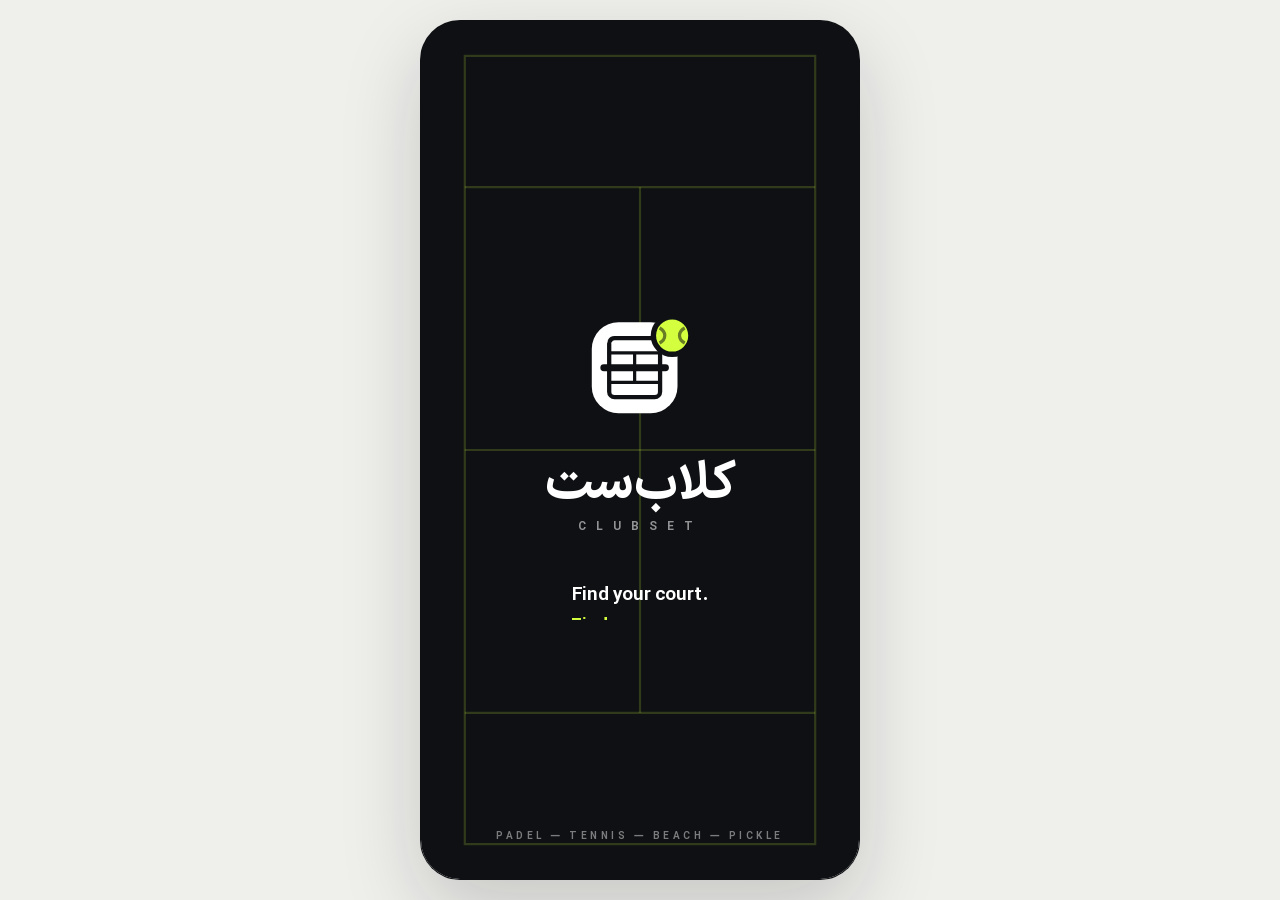
==== commit 69e723f9: "Update Co-Authored-By: Claude Opus 5.5 <noreply@anthropic.com>" ====
--- a/index.html
+++ b/index.html
@@ -8,9 +8,9 @@
     <meta name="description" content="کلاب‌ست — مارکت‌پلیس باشگاه‌های پدل، تنیس، تنیس ساحلی و پیکل‌بال در تهران، کرج، ساری، رشت و اصفهان: رزرو زمین، ساخت بازی با هم‌سطح‌ها، مربی، مسابقه، رنکینگ و فروشگاه." />
     <link rel="icon" href="data:image/svg+xml,<svg xmlns='http://www.w3.org/2000/svg' viewBox='0 0 40 40'><rect width='40' height='40' rx='12' fill='%2314110F'/><path d='M9 28C13 14 21 11 31 12' fill='none' stroke='%23F4F1EA' stroke-width='2.6' stroke-linecap='round' stroke-dasharray='0.1 5'/><circle cx='30.5' cy='12' r='4.2' fill='%23FF5B2E'/></svg>" />
     <title>کلاب‌ست | رزرو زمین، ساخت بازی و مسابقه</title>
-    <script type="module" crossorigin src="./assets/main-BP8vdJIF.js"></script>
-    <link rel="modulepreload" crossorigin href="./assets/confetti.module-CPLMbuYK.js">
-    <link rel="stylesheet" crossorigin href="./assets/main-DZCbzf6z.css">
+    <script type="module" crossorigin src="./assets/main-Dlen8KF9.js"></script>
+    <link rel="modulepreload" crossorigin href="./assets/confetti.module-CkFfW5eh.js">
+    <link rel="stylesheet" crossorigin href="./assets/main-DI2_LnTy.css">
   </head>
   <body>
     <div id="root"></div>
--- a/assets/main-DI2_LnTy.css
+++ b/assets/main-DI2_LnTy.css
@@ -0,0 +1 @@
+.leaflet-pane,.leaflet-tile,.leaflet-marker-icon,.leaflet-marker-shadow,.leaflet-tile-container,.leaflet-pane>svg,.leaflet-pane>canvas,.leaflet-zoom-box,.leaflet-image-layer,.leaflet-layer{position:absolute;left:0;top:0}.leaflet-container{overflow:hidden}.leaflet-tile,.leaflet-marker-icon,.leaflet-marker-shadow{-webkit-user-select:none;-moz-user-select:none;user-select:none;-webkit-user-drag:none}.leaflet-tile::selection{background:transparent}.leaflet-safari .leaflet-tile{image-rendering:-webkit-optimize-contrast}.leaflet-safari .leaflet-tile-container{width:1600px;height:1600px;-webkit-transform-origin:0 0}.leaflet-marker-icon,.leaflet-marker-shadow{display:block}.leaflet-container .leaflet-overlay-pane svg{max-width:none!important;max-height:none!important}.leaflet-container .leaflet-marker-pane img,.leaflet-container .leaflet-shadow-pane img,.leaflet-container .leaflet-tile-pane img,.leaflet-container img.leaflet-image-layer,.leaflet-container .leaflet-tile{max-width:none!important;max-height:none!important;width:auto;padding:0}.leaflet-container img.leaflet-tile{mix-blend-mode:plus-lighter}.leaflet-container.leaflet-touch-zoom{-ms-touch-action:pan-x pan-y;touch-action:pan-x pan-y}.leaflet-container.leaflet-touch-drag{-ms-touch-action:pinch-zoom;touch-action:none;touch-action:pinch-zoom}.leaflet-container.leaflet-touch-drag.leaflet-touch-zoom{-ms-touch-action:none;touch-action:none}.leaflet-container{-webkit-tap-highlight-color:transparent}.leaflet-container a{-webkit-tap-highlight-color:rgba(51,181,229,.4)}.leaflet-tile{filter:inherit;visibility:hidden}.leaflet-tile-loaded{visibility:inherit}.leaflet-zoom-box{width:0;height:0;-moz-box-sizing:border-box;box-sizing:border-box;z-index:800}.leaflet-overlay-pane svg{-moz-user-select:none}.leaflet-pane{z-index:400}.leaflet-tile-pane{z-index:200}.leaflet-overlay-pane{z-index:400}.leaflet-shadow-pane{z-index:500}.leaflet-marker-pane{z-index:600}.leaflet-tooltip-pane{z-index:650}.leaflet-popup-pane{z-index:700}.leaflet-map-pane canvas{z-index:100}.leaflet-map-pane svg{z-index:200}.leaflet-vml-shape{width:1px;height:1px}.lvml{behavior:url(#default#VML);display:inline-block;position:absolute}.leaflet-control{position:relative;z-index:800;pointer-events:visiblePainted;pointer-events:auto}.leaflet-top,.leaflet-bottom{position:absolute;z-index:1000;pointer-events:none}.leaflet-top{top:0}.leaflet-right{right:0}.leaflet-bottom{bottom:0}.leaflet-left{left:0}.leaflet-control{float:left;clear:both}.leaflet-right .leaflet-control{float:right}.leaflet-top .leaflet-control{margin-top:10px}.leaflet-bottom .leaflet-control{margin-bottom:10px}.leaflet-left .leaflet-control{margin-left:10px}.leaflet-right .leaflet-control{margin-right:10px}.leaflet-fade-anim .leaflet-popup{opacity:0;-webkit-transition:opacity .2s linear;-moz-transition:opacity .2s linear;transition:opacity .2s linear}.leaflet-fade-anim .leaflet-map-pane .leaflet-popup{opacity:1}.leaflet-zoom-animated{-webkit-transform-origin:0 0;-ms-transform-origin:0 0;transform-origin:0 0}svg.leaflet-zoom-animated{will-change:transform}.leaflet-zoom-anim .leaflet-zoom-animated{-webkit-transition:-webkit-transform .25s cubic-bezier(0,0,.25,1);-moz-transition:-moz-transform .25s cubic-bezier(0,0,.25,1);transition:transform .25s cubic-bezier(0,0,.25,1)}.leaflet-zoom-anim .leaflet-tile,.leaflet-pan-anim .leaflet-tile{-webkit-transition:none;-moz-transition:none;transition:none}.leaflet-zoom-anim .leaflet-zoom-hide{visibility:hidden}.leaflet-interactive{cursor:pointer}.leaflet-grab{cursor:-webkit-grab;cursor:-moz-grab;cursor:grab}.leaflet-crosshair,.leaflet-crosshair .leaflet-interactive{cursor:crosshair}.leaflet-popup-pane,.leaflet-control{cursor:auto}.leaflet-dragging .leaflet-grab,.leaflet-dragging .leaflet-grab .leaflet-interactive,.leaflet-dragging .leaflet-marker-draggable{cursor:move;cursor:-webkit-grabbing;cursor:-moz-grabbing;cursor:grabbing}.leaflet-marker-icon,.leaflet-marker-shadow,.leaflet-image-layer,.leaflet-pane>svg path,.leaflet-tile-container{pointer-events:none}.leaflet-marker-icon.leaflet-interactive,.leaflet-image-layer.leaflet-interactive,.leaflet-pane>svg path.leaflet-interactive,svg.leaflet-image-layer.leaflet-interactive path{pointer-events:visiblePainted;pointer-events:auto}.leaflet-container{background:#ddd;outline-offset:1px}.leaflet-container a{color:#0078a8}.leaflet-zoom-box{border:2px dotted #38f;background:#ffffff80}.leaflet-container{font-family:Helvetica Neue,Arial,Helvetica,sans-serif;font-size:12px;font-size:.75rem;line-height:1.5}.leaflet-bar{box-shadow:0 1px 5px #000000a6;border-radius:4px}.leaflet-bar a{background-color:#fff;border-bottom:1px solid #ccc;width:26px;height:26px;line-height:26px;display:block;text-align:center;text-decoration:none;color:#000}.leaflet-bar a,.leaflet-control-layers-toggle{background-position:50% 50%;background-repeat:no-repeat;display:block}.leaflet-bar a:hover,.leaflet-bar a:focus{background-color:#f4f4f4}.leaflet-bar a:first-child{border-top-left-radius:4px;border-top-right-radius:4px}.leaflet-bar a:last-child{border-bottom-left-radius:4px;border-bottom-right-radius:4px;border-bottom:none}.leaflet-bar a.leaflet-disabled{cursor:default;background-color:#f4f4f4;color:#bbb}.leaflet-touch .leaflet-bar a{width:30px;height:30px;line-height:30px}.leaflet-touch .leaflet-bar a:first-child{border-top-left-radius:2px;border-top-right-radius:2px}.leaflet-touch .leaflet-bar a:last-child{border-bottom-left-radius:2px;border-bottom-right-radius:2px}.leaflet-control-zoom-in,.leaflet-control-zoom-out{font:700 18px Lucida Console,Monaco,monospace;text-indent:1px}.leaflet-touch .leaflet-control-zoom-in,.leaflet-touch .leaflet-control-zoom-out{font-size:22px}.leaflet-control-layers{box-shadow:0 1px 5px #0006;background:#fff;border-radius:5px}.leaflet-control-layers-toggle{background-image:url([data-uri]);width:36px;height:36px}.leaflet-retina .leaflet-control-layers-toggle{background-image:url([data-uri]);background-size:26px 26px}.leaflet-touch .leaflet-control-layers-toggle{width:44px;height:44px}.leaflet-control-layers .leaflet-control-layers-list,.leaflet-control-layers-expanded .leaflet-control-layers-toggle{display:none}.leaflet-control-layers-expanded .leaflet-control-layers-list{display:block;position:relative}.leaflet-control-layers-expanded{padding:6px 10px 6px 6px;color:#333;background:#fff}.leaflet-control-layers-scrollbar{overflow-y:scroll;overflow-x:hidden;padding-right:5px}.leaflet-control-layers-selector{margin-top:2px;position:relative;top:1px}.leaflet-control-layers label{display:block;font-size:13px;font-size:1.08333em}.leaflet-control-layers-separator{height:0;border-top:1px solid #ddd;margin:5px -10px 5px -6px}.leaflet-default-icon-path{background-image:url([data-uri])}.leaflet-container .leaflet-control-attribution{background:#fff;background:#fffc;margin:0}.leaflet-control-attribution,.leaflet-control-scale-line{padding:0 5px;color:#333;line-height:1.4}.leaflet-control-attribution a{text-decoration:none}.leaflet-control-attribution a:hover,.leaflet-control-attribution a:focus{text-decoration:underline}.leaflet-attribution-flag{display:inline!important;vertical-align:baseline!important;width:1em;height:.6669em}.leaflet-left .leaflet-control-scale{margin-left:5px}.leaflet-bottom .leaflet-control-scale{margin-bottom:5px}.leaflet-control-scale-line{border:2px solid #777;border-top:none;line-height:1.1;padding:2px 5px 1px;white-space:nowrap;-moz-box-sizing:border-box;box-sizing:border-box;background:#fffc;text-shadow:1px 1px #fff}.leaflet-control-scale-line:not(:first-child){border-top:2px solid #777;border-bottom:none;margin-top:-2px}.leaflet-control-scale-line:not(:first-child):not(:last-child){border-bottom:2px solid #777}.leaflet-touch .leaflet-control-attribution,.leaflet-touch .leaflet-control-layers,.leaflet-touch .leaflet-bar{box-shadow:none}.leaflet-touch .leaflet-control-layers,.leaflet-touch .leaflet-bar{border:2px solid rgba(0,0,0,.2);background-clip:padding-box}.leaflet-popup{position:absolute;text-align:center;margin-bottom:20px}.leaflet-popup-content-wrapper{padding:1px;text-align:left;border-radius:12px}.leaflet-popup-content{margin:13px 24px 13px 20px;line-height:1.3;font-size:13px;font-size:1.08333em;min-height:1px}.leaflet-popup-content p{margin:1.3em 0}.leaflet-popup-tip-container{width:40px;height:20px;position:absolute;left:50%;margin-top:-1px;margin-left:-20px;overflow:hidden;pointer-events:none}.leaflet-popup-tip{width:17px;height:17px;padding:1px;margin:-10px auto 0;pointer-events:auto;-webkit-transform:rotate(45deg);-moz-transform:rotate(45deg);-ms-transform:rotate(45deg);transform:rotate(45deg)}.leaflet-popup-content-wrapper,.leaflet-popup-tip{background:#fff;color:#333;box-shadow:0 3px 14px #0006}.leaflet-container a.leaflet-popup-close-button{position:absolute;top:0;right:0;border:none;text-align:center;width:24px;height:24px;font:16px/24px Tahoma,Verdana,sans-serif;color:#757575;text-decoration:none;background:transparent}.leaflet-container a.leaflet-popup-close-button:hover,.leaflet-container a.leaflet-popup-close-button:focus{color:#585858}.leaflet-popup-scrolled{overflow:auto}.leaflet-oldie .leaflet-popup-content-wrapper{-ms-zoom:1}.leaflet-oldie .leaflet-popup-tip{width:24px;margin:0 auto;-ms-filter:"progid:DXImageTransform.Microsoft.Matrix(M11=0.70710678, M12=0.70710678, M21=-0.70710678, M22=0.70710678)";filter:progid:DXImageTransform.Microsoft.Matrix(M11=.70710678,M12=.70710678,M21=-.70710678,M22=.70710678)}.leaflet-oldie .leaflet-control-zoom,.leaflet-oldie .leaflet-control-layers,.leaflet-oldie .leaflet-popup-content-wrapper,.leaflet-oldie .leaflet-popup-tip{border:1px solid #999}.leaflet-div-icon{background:#fff;border:1px solid #666}.leaflet-tooltip{position:absolute;padding:6px;background-color:#fff;border:1px solid #fff;border-radius:3px;color:#222;white-space:nowrap;-webkit-user-select:none;-moz-user-select:none;-ms-user-select:none;user-select:none;pointer-events:none;box-shadow:0 1px 3px #0006}.leaflet-tooltip.leaflet-interactive{cursor:pointer;pointer-events:auto}.leaflet-tooltip-top:before,.leaflet-tooltip-bottom:before,.leaflet-tooltip-left:before,.leaflet-tooltip-right:before{position:absolute;pointer-events:none;border:6px solid transparent;background:transparent;content:""}.leaflet-tooltip-bottom{margin-top:6px}.leaflet-tooltip-top{margin-top:-6px}.leaflet-tooltip-bottom:before,.leaflet-tooltip-top:before{left:50%;margin-left:-6px}.leaflet-tooltip-top:before{bottom:0;margin-bottom:-12px;border-top-color:#fff}.leaflet-tooltip-bottom:before{top:0;margin-top:-12px;margin-left:-6px;border-bottom-color:#fff}.leaflet-tooltip-left{margin-left:-6px}.leaflet-tooltip-right{margin-left:6px}.leaflet-tooltip-left:before,.leaflet-tooltip-right:before{top:50%;margin-top:-6px}.leaflet-tooltip-left:before{right:0;margin-right:-12px;border-left-color:#fff}.leaflet-tooltip-right:before{left:0;margin-left:-12px;border-right-color:#fff}@media print{.leaflet-control{-webkit-print-color-adjust:exact;print-color-adjust:exact}}@font-face{font-family:IRANSansX;src:url(./IRANSansX-Light-C6am5WMW.woff2) format("woff2");font-weight:300;font-display:swap}@font-face{font-family:IRANSansX;src:url(./IRANSansX-Regular-DwTxYnTS.woff2) format("woff2");font-weight:400;font-display:swap}@font-face{font-family:IRANSansX;src:url(./IRANSansX-Medium-D2vCKVu8.woff2) format("woff2");font-weight:500;font-display:swap}@font-face{font-family:IRANSansX;src:url(./IRANSansX-Bold-BgWQqT_N.woff2) format("woff2");font-weight:600 900;font-display:swap}:root{--paper: #F6F3EE;--paper2: #EEEAE2;--card: #FFFFFF;--ink: #14110F;--ink2: #3E3A35;--muted: #7D776F;--line: #E6E0D6;--line2: #D8D1C5;--accent: #FF5B2E;--accent-ink: #D23E14;--accent-soft: #FFE6DD;--ok: #17A06B;--warn: #D69A1C;--bad: #D2403A;--blue: #2E5BFF;--r: 22px;--r-sm: 14px;--r-xs: 10px;--sh: 0 1px 2px rgba(20,17,15,.05), 0 6px 24px rgba(20,17,15,.06);--sh-lg: 0 20px 60px rgba(20,17,15,.18);--ease: cubic-bezier(.2,.8,.2,1);color-scheme:light}*{box-sizing:border-box;-webkit-tap-highlight-color:transparent}html,body,#root{margin:0;height:100%}body{font-family:IRANSansX,system-ui,sans-serif;background:var(--paper);color:var(--ink);font-size:14.5px;line-height:1.65;-webkit-font-smoothing:antialiased}button{font:inherit;color:inherit;background:none;border:0;padding:0;cursor:pointer;text-align:inherit}button:disabled{cursor:not-allowed;opacity:.45}input,textarea,select{font:inherit;color:inherit}h1,h2,h3,h4,p{margin:0}a{color:inherit;text-decoration:none}img{display:block;max-width:100%}small{font-size:12px}.grow{flex:1;min-width:0}.muted{color:var(--muted)}.small{font-size:13px}.tiny{font-size:11.5px;line-height:1.6;margin-top:10px}.center{text-align:center}.ltr{direction:ltr;unicode-bidi:plaintext}.row-between{display:flex;align-items:center;justify-content:space-between;gap:10px}.row2{display:grid;grid-template-columns:1fr 1fr;gap:10px;margin-top:12px}.row2>:only-child{grid-column:1 / -1}.stack{display:grid;gap:12px}.label{font-size:13px;font-weight:700;color:var(--ink2);margin:18px 0 8px;display:flex;align-items:center;gap:8px}.hint{font-size:13px;color:var(--ink2);background:var(--paper2);border-radius:var(--r-sm);padding:11px 14px;margin:12px 0;line-height:1.7}.hint.warn{background:#fff3d6;color:#7a5600}.pill{display:inline-flex;align-items:center;gap:4px;background:var(--paper2);font-size:11.5px;font-weight:700;padding:3px 10px;border-radius:99px}.pill.accent{background:var(--accent-soft);color:var(--accent-ink)}.accent-ink{color:var(--accent-ink)}.foot-space{height:110px}.pad{padding:4px 20px 24px}.kv{display:flex;align-items:center;justify-content:space-between;gap:12px;padding:10px 0;border-bottom:1px dashed var(--line);font-size:13.5px}.kv>span:first-child{color:var(--muted)}.kv.total{border:0;font-size:15px;padding-top:14px}.kv.total b{font-size:17px}.neg{color:var(--bad)}.warn-t{color:var(--bad);font-weight:700}.btn{display:inline-flex;align-items:center;justify-content:center;gap:8px;height:48px;padding:0 22px;border-radius:14px;font-weight:700;font-size:14.5px;transition:transform .15s var(--ease),background .2s,box-shadow .2s;white-space:nowrap}.btn:active:not(:disabled){transform:scale(.97)}.btn.block{width:100%;margin-top:14px}.btn.sm{height:36px;padding:0 14px;font-size:13px;border-radius:11px}.btn.primary{background:var(--ink);color:#fff;box-shadow:0 6px 18px #14110f2e}.btn.primary:hover:not(:disabled){background:#000}.btn.dark{background:var(--ink);color:#fff}.btn.ghost{background:var(--card);border:1.5px solid var(--line2)}.btn.ghost:hover{border-color:var(--ink)}.btn.light{background:#ffffff2e;color:#fff;-webkit-backdrop-filter:blur(8px);backdrop-filter:blur(8px)}.btn.danger{background:var(--bad);color:#fff}.btn.danger-ghost{color:var(--bad);border:1.5px solid #F2C9C6;background:#fff}.link-btn{color:var(--accent-ink);font-weight:700;font-size:13px;display:inline-flex;align-items:center;gap:4px}.icon-btn{width:40px;height:40px;border-radius:12px;display:grid;place-items:center;position:relative}.icon-btn:hover{background:var(--paper2)}.icon-btn.sm{width:30px;height:30px;border-radius:9px;background:var(--paper2)}.round{width:42px;height:42px;border-radius:50%;display:grid;place-items:center;background:#ffffffeb;box-shadow:var(--sh);color:var(--ink)}.round.light{background:#fff3;color:#fff;-webkit-backdrop-filter:blur(6px);backdrop-filter:blur(6px);box-shadow:none}.round.fav-on{color:var(--accent)}.field{width:100%;height:50px;border-radius:14px;border:1.5px solid var(--line2);background:var(--card);padding:0 16px;outline:none;transition:border .15s,box-shadow .15s;margin-top:8px}textarea.field{height:auto;padding:12px 16px;resize:vertical}.field:focus{border-color:var(--ink);box-shadow:0 0 0 4px #14110f0f}.field.big{height:62px;font-size:22px;font-weight:700;letter-spacing:1px;text-align:center}.field.otp{letter-spacing:18px;font-size:28px}.field.num{direction:ltr;text-align:left;max-width:200px}.field.sm{height:38px;max-width:110px;margin:0}.mini-select{border:1.5px solid var(--line2);border-radius:10px;height:34px;padding:0 10px;background:#fff}.chips{display:flex;flex-wrap:wrap;gap:8px;margin:6px 0}.chip{height:36px;padding:0 14px;border-radius:99px;border:1.5px solid var(--line2);background:var(--card);font-size:13px;font-weight:600;display:inline-flex;align-items:center;gap:6px;white-space:nowrap;transition:all .15s}.chip.on{background:var(--ink);color:#fff;border-color:var(--ink)}.check{width:22px;height:22px;border-radius:7px;border:1.8px solid var(--line2);display:grid;place-items:center;color:transparent;flex:none;transition:.15s}.check.on{background:var(--ink);border-color:var(--ink);color:#fff}.check-row{display:flex;align-items:center;gap:12px;width:100%;padding:13px 14px;border-radius:14px;background:var(--paper2);margin-top:10px;font-size:13.5px;font-weight:500}.check-row.on{background:var(--card);box-shadow:inset 0 0 0 1.5px var(--ink)}.switch{width:46px;height:28px;border-radius:99px;background:var(--line2);position:relative;flex:none;transition:.2s;display:inline-block}.switch i{position:absolute;top:3px;inset-inline-start:3px;width:22px;height:22px;border-radius:50%;background:#fff;box-shadow:0 1px 3px #0003;transition:.2s var(--ease)}.switch.on{background:var(--ok)}.switch.on i{inset-inline-start:21px}.stepper{display:inline-flex;align-items:center;gap:14px;background:var(--paper2);border-radius:14px;padding:6px}.stepper button{width:38px;height:38px;border-radius:10px;background:#fff;display:grid;place-items:center;box-shadow:var(--sh)}.stepper b{min-width:28px;text-align:center;font-size:18px}.stepper.sm button{width:28px;height:28px}.stepper.sm b{font-size:14px;min-width:18px}.steps{display:flex;gap:5px}.steps span{width:18px;height:5px;border-radius:9px;background:var(--line2);transition:.3s}.steps span.on{background:var(--ink);width:26px}.seg{display:flex;background:var(--paper2);border-radius:14px;padding:4px;gap:2px;margin:4px 0 14px}.seg button{flex:1;height:38px;border-radius:11px;font-size:13px;font-weight:700;position:relative;color:var(--muted);display:grid;place-items:center;white-space:nowrap;padding:0 10px}.seg button.on{color:var(--ink)}.seg button span{position:relative;z-index:1;display:inline-flex}.seg-ind{position:absolute;top:0;right:0;bottom:0;left:0;background:#fff;border-radius:11px;box-shadow:0 1px 4px #00000014}.seg.small{margin:0;display:inline-flex}.seg.small button{height:32px;flex:none;padding:0 12px;font-size:12.5px}.empty{text-align:center;padding:34px 20px;display:grid;justify-items:center;gap:6px;color:var(--muted)}.empty b{color:var(--ink);font-size:15px}.empty-ico{width:60px;height:60px;border-radius:20px;background:var(--paper2);display:grid;place-items:center;color:var(--ink2);margin-bottom:4px}.empty .btn{margin-top:10px}.stars{display:inline-flex;gap:1px;color:#f2a61a}.rating{display:inline-flex;align-items:center;gap:3px;font-size:13px;white-space:nowrap}.rating svg{color:#f2a61a}.avatar{display:inline-grid;place-items:center;border-radius:50%;font-weight:800;flex:none}.lvl-badge{display:inline-flex;align-items:center;gap:5px;background:color-mix(in srgb,var(--c) 14%,white);color:var(--c);border-radius:99px;padding:2px 9px 2px 4px;font-size:11.5px;font-weight:700}.lvl-badge b{background:var(--c);color:#fff;border-radius:99px;padding:0 7px}.badge{display:inline-flex;align-items:center;gap:4px;background:#fffffff0;color:var(--ink);font-size:11px;font-weight:800;padding:4px 9px;border-radius:99px;box-shadow:0 2px 8px #0000001f}.badge.ad{background:var(--ink);color:#fff}.badge.hot{background:var(--accent);color:#fff}.badge.solid{background:var(--ink);color:#fff;box-shadow:none}.loading{position:fixed;top:0;right:0;bottom:0;left:0;display:grid;place-items:center}.spinner{width:34px;height:34px;border:3px solid var(--line);border-top-color:var(--ink);border-radius:50%;animation:spin .8s linear infinite}@keyframes spin{to{transform:rotate(360deg)}}.logo{display:inline-flex;align-items:center;gap:10px}.logo-word{display:grid;line-height:1.1}.logo-word b{font-size:22px;font-weight:900;letter-spacing:-.5px}.logo-word small{font-size:11px;opacity:.6;font-weight:600}.logo.dark{color:#f4f1ea}.gate{min-height:100%;display:grid;grid-template-columns:1.15fr 1fr;background:var(--ink)}.gate-art{position:relative;overflow:hidden;color:#f4f1ea;padding:44px;display:flex;flex-direction:column;justify-content:flex-end;min-height:100vh}.gate-photos{position:absolute;top:0;right:0;bottom:0;left:0;display:grid;grid-template-columns:1fr 1fr;grid-template-rows:1.3fr 1fr;gap:4px;opacity:.55}.gate-photos img{width:100%;height:100%;object-fit:cover}.gate-art:before{content:"";position:absolute;top:0;right:0;bottom:0;left:0;background:linear-gradient(to top,var(--ink) 25%,rgba(20,17,15,.55) 60%,rgba(20,17,15,.2));z-index:1}.gate-copy{position:relative;z-index:2;max-width:560px}.gate-copy h1{font-size:clamp(34px,4.4vw,58px);line-height:1.2;font-weight:900;margin:26px 0 14px;letter-spacing:-1px}.gate-copy h1 em{font-style:normal;color:var(--accent)}.gate-copy p{font-size:16px;opacity:.78;max-width:460px}.gate-stats{display:flex;gap:22px;margin-top:26px;flex-wrap:wrap}.gate-stats span{font-size:13px;opacity:.8}.gate-stats b{display:block;font-size:28px;font-weight:900;color:#fff}.gate-cities{display:flex;gap:8px;flex-wrap:wrap;margin-top:20px}.gate-cities span{border:1px solid rgba(255,255,255,.25);border-radius:99px;padding:4px 14px;font-size:12.5px}.gate-panel{background:var(--paper);display:flex;align-items:center;justify-content:center;padding:36px 24px;border-radius:32px 0 0 32px}.gate-box{width:100%;max-width:440px}.gate-box h2{font-size:26px;font-weight:900;margin:14px 0 6px}.gate-box>.muted{margin-bottom:18px}.role-list{display:grid;gap:10px;margin:18px 0 10px}.role{display:flex;align-items:center;gap:14px;padding:16px;border-radius:18px;background:var(--card);box-shadow:var(--sh);transition:transform .15s,box-shadow .15s}.role:hover{transform:translateY(-2px);box-shadow:var(--sh-lg)}.role-ico{width:48px;height:48px;border-radius:14px;display:grid;place-items:center;background:var(--ink);color:#fff}.role b{display:block;font-size:16px}.role small{color:var(--muted)}.city-pick{display:grid;grid-template-columns:repeat(3,1fr);gap:8px}.city-pick button{position:relative;border-radius:14px;overflow:hidden;height:74px;outline:3px solid transparent;transition:outline .15s}.city-pick img{width:100%;height:100%;object-fit:cover;filter:brightness(.6)}.city-pick span{position:absolute;inset:auto 10px 8px auto;color:#fff;font-weight:800}.city-pick button.on{outline-color:var(--accent)}.sport-level{border-radius:16px;background:var(--card);margin-top:10px;box-shadow:var(--sh);overflow:hidden}.sport-level.on{box-shadow:inset 0 0 0 2px var(--c)}.sl-head{display:flex;align-items:center;gap:12px;width:100%;padding:12px 14px}.sl-levels{display:grid;grid-template-columns:repeat(4,1fr);gap:6px;padding:0 12px 12px}.sl-levels button{height:36px;border-radius:10px;background:var(--paper2);font-size:12.5px;font-weight:700}.sl-levels button.on{background:var(--c);color:#fff}.club-pick{display:grid;gap:8px;max-height:300px;overflow:auto;padding:2px}.club-pick button{display:flex;align-items:center;gap:12px;padding:8px;border-radius:14px;background:var(--card);text-align:right}.club-pick button.on{box-shadow:inset 0 0 0 2px var(--ink)}.club-pick img{width:48px;height:48px;border-radius:10px;object-fit:cover}.club-pick b,.club-pick small{display:block}.club-pick small{color:var(--muted)}.or{text-align:center;margin:22px 0 4px;font-size:13px;color:var(--muted)}.admin-teaser{display:grid;grid-template-columns:1fr 1fr;gap:10px;margin:16px 0}.admin-teaser div{background:var(--card);border-radius:16px;padding:16px;box-shadow:var(--sh)}.admin-teaser b{font-size:28px;font-weight:900;display:block}.onboard .label:first-of-type{margin-top:12px}.onboard .steps{margin:8px 0 4px}.sport-grid{display:grid;grid-template-columns:1fr 1fr;gap:8px}.sport-tile{display:flex;align-items:center;gap:10px;padding:14px;border-radius:16px;background:var(--card);box-shadow:var(--sh)}.sport-tile.on{background:var(--soft);box-shadow:inset 0 0 0 2px var(--c)}.review-card{background:var(--card);border-radius:18px;padding:18px;box-shadow:var(--sh);margin-top:14px}.review-card h4{font-size:18px;margin-bottom:6px}.onboard-done{text-align:center}.onboard-done h3{font-size:20px;margin:14px 0 6px}.timeline-mini{text-align:right;margin:18px 0;padding:0;list-style:none;counter-reset:s}.timeline-mini li{counter-increment:s;padding:8px 40px 8px 0;position:relative;color:var(--muted)}.timeline-mini li:before{content:counter(s);position:absolute;right:0;top:6px;width:26px;height:26px;border-radius:50%;background:var(--paper2);display:grid;place-items:center;font-size:12px;font-weight:800}.timeline-mini li.on{color:var(--ink);font-weight:700}.timeline-mini li.on:before{background:var(--ok);color:#fff}.big-check{width:84px;height:84px;border-radius:50%;display:inline-grid;place-items:center;background:var(--ok);color:#fff;box-shadow:0 12px 32px #17a06b59}@media (max-width: 900px){.gate{grid-template-columns:1fr}.gate-art{min-height:52vh;padding:28px 22px}.gate-panel{border-radius:28px 28px 0 0;margin-top:-28px;position:relative;z-index:3;padding:28px 18px 40px}}.stage{position:fixed;top:0;right:0;bottom:0;left:0;display:grid;place-items:center;background:#1c1916}.stage-bg{position:absolute;top:0;right:0;bottom:0;left:0;background:center/cover;filter:blur(50px) brightness(.35);transform:scale(1.2)}.phone{position:relative;width:100%;max-width:440px;height:100dvh;background:var(--paper);overflow:hidden}@media (min-width: 520px){.phone{height:min(930px,95dvh);border-radius:40px;box-shadow:0 40px 120px #0009,0 0 0 10px #0b0a09,0 0 0 11px #2a2622}}.player,.tab-pages{position:absolute;top:0;right:0;bottom:0;left:0}.scroll{position:absolute;top:0;right:0;bottom:0;left:0;overflow-y:auto;overflow-x:hidden;padding:0 16px;scrollbar-width:none;overscroll-behavior:contain}.scroll::-webkit-scrollbar{display:none}.page-over{position:absolute;top:0;right:0;bottom:0;left:0;z-index:20;background:var(--paper)}.tabbar{position:absolute;inset:auto 12px 12px;height:70px;background:#14110ff0;-webkit-backdrop-filter:blur(16px);backdrop-filter:blur(16px);border-radius:24px;display:flex;padding:0 6px;z-index:30;box-shadow:0 14px 40px #14110f59}.tabbar button{flex:1;display:grid;justify-items:center;align-content:center;gap:2px;color:#ffffff80;font-size:10.5px;font-weight:700;position:relative}.tabbar button.on{color:#fff}.tab-ico{position:relative}.tab-ico .dot{position:absolute;top:-6px;left:-10px;min-width:18px;height:18px;border-radius:9px;background:var(--accent);color:#fff;font-style:normal;font-size:10px;display:grid;place-items:center;padding:0 4px;border:2px solid var(--ink)}.tab-ind{position:absolute;bottom:7px;width:18px;height:3px;border-radius:3px;background:var(--accent)}.sheet-wrap{position:fixed;top:0;right:0;bottom:0;left:0;z-index:60}.phone .sheet-wrap{position:absolute}.sheet-bg{position:absolute;top:0;right:0;bottom:0;left:0;background:#14110f73;-webkit-backdrop-filter:blur(2px);backdrop-filter:blur(2px)}.sheet{position:absolute;inset:auto 0 0;max-height:88%;background:var(--paper);border-radius:28px 28px 0 0;overflow-y:auto;scrollbar-width:none;padding-bottom:env(safe-area-inset-bottom)}.sheet.full{height:94%;max-height:94%}.sheet-grip{width:40px;height:5px;border-radius:5px;background:var(--line2);margin:10px auto 2px}.sheet-head{display:flex;align-items:center;justify-content:space-between;padding:8px 20px 10px;position:sticky;top:0;background:var(--paper);z-index:2}.sheet-head h3{font-size:18px;font-weight:800}.portal-desk .sheet-wrap{display:flex;align-items:center;justify-content:center;padding:20px}.portal-desk .sheet{position:relative;inset:auto;width:100%;max-width:540px;max-height:88vh;border-radius:26px;box-shadow:var(--sh-lg)}.portal-desk .sheet.full{height:auto}.portal-desk .sheet-grip{display:none}@media (max-width: 700px){.portal-desk .sheet-wrap{align-items:flex-end;padding:0}.portal-desk .sheet{border-radius:26px 26px 0 0}}.toasts{position:fixed;top:16px;left:50%;transform:translate(-50%);z-index:9999;display:grid;gap:8px;width:min(400px,92vw);pointer-events:none}.toast{background:var(--ink);color:#fff;border-radius:16px;padding:12px 16px;font-size:13.5px;font-weight:600;display:flex;align-items:center;gap:10px;box-shadow:var(--sh-lg)}.toast-ico{font-size:18px}.book-head,.home-head{display:flex;align-items:center;justify-content:space-between;padding:18px 2px 0;gap:12px}.city-btn{display:inline-flex;align-items:center;gap:6px;height:40px;padding:0 14px;border-radius:99px;background:var(--card);box-shadow:var(--sh);font-size:14px}.city-btn svg:first-child{color:var(--accent)}.head-actions{display:flex;align-items:center;gap:6px}.ping{position:absolute;top:9px;left:10px;width:8px;height:8px;border-radius:50%;background:var(--accent);box-shadow:0 0 0 2px var(--paper)}.book-title{font-size:32px;font-weight:900;line-height:1.2;letter-spacing:-.6px;margin:18px 2px 16px}.book-title em{font-style:normal;color:var(--accent)}.modes{display:flex;gap:8px;overflow-x:auto;scrollbar-width:none;margin:0 -16px;padding:2px 16px 6px}.modes::-webkit-scrollbar,.sports::-webkit-scrollbar,.h-scroll::-webkit-scrollbar,.date-strip::-webkit-scrollbar,.slot-row::-webkit-scrollbar{display:none}.mode{flex:none;width:112px;padding:12px;border-radius:18px;background:var(--card);box-shadow:var(--sh);display:grid;gap:2px;text-align:right;transition:.2s var(--ease)}.mode-ico{width:38px;height:38px;border-radius:12px;display:grid;place-items:center;background:var(--paper2);margin-bottom:6px;transition:.2s}.mode b{font-size:13px;line-height:1.4}.mode small{color:var(--muted);font-size:11px;line-height:1.4}.mode.on{background:var(--ink);color:#fff;transform:translateY(-2px);box-shadow:0 10px 24px #14110f40}.mode.on .mode-ico{background:var(--accent);color:#fff}.mode.on small{color:#fff9}.sports{display:flex;gap:8px;overflow-x:auto;scrollbar-width:none;margin:12px -16px;padding:2px 16px}.sports.tight{margin:8px 0 12px;padding:0;flex-wrap:wrap}.sport-pill{flex:none;display:inline-flex;align-items:center;gap:6px;height:40px;padding:0 14px;border-radius:99px;background:var(--card);border:1.5px solid var(--line);font-weight:700;font-size:13px;transition:.15s}.sport-pill.on{background:var(--c, var(--ink));border-color:var(--c, var(--ink));color:#fff}.card{background:var(--card);border-radius:var(--r);box-shadow:var(--sh);padding:14px;margin:12px 0}.where-head{display:flex;align-items:center;gap:12px;width:100%}.where-head b{display:block;font-size:15px}.where-head small{color:var(--muted);display:block;overflow:hidden;text-overflow:ellipsis;white-space:nowrap}.where-head.static{margin-bottom:10px}.where-step{width:30px;height:30px;border-radius:10px;background:var(--ink);color:#fff;display:grid;place-items:center;font-weight:900;font-size:14px;flex:none}.where-body{overflow:hidden}.where-actions{display:flex;align-items:center;gap:8px;flex-wrap:wrap;margin-top:8px}.legend{font-size:11px;color:var(--muted);display:inline-flex;align-items:center;gap:5px;margin-inline-start:auto}.legend i{width:9px;height:9px;border-radius:50%;background:var(--ok)}.tilemap{display:grid;gap:8px;margin-top:14px;position:relative;padding-top:4px}.compass{position:absolute;top:-10px;left:-4px;font-size:10px;font-weight:900;color:var(--muted)}.compass:after{content:"↑";margin-inline-start:2px}.tile{position:relative;min-height:74px;border-radius:16px;padding:10px;display:flex;flex-direction:column;justify-content:space-between;text-align:right;background:color-mix(in srgb,var(--ok) calc(var(--heat) * 22%),#F4F1EB);box-shadow:0 4px #ded6c8,inset 0 0 0 1.5px #14110f0d;transition:box-shadow .15s,transform .15s,background .2s}.tile:active{transform:translateY(3px);box-shadow:0 1px #ded6c8}.tile-name{font-weight:800;font-size:13px;line-height:1.3}.tile-meta{font-size:11px;color:var(--ink2);display:flex;align-items:center;gap:3px}.tile-meta b{font-size:13px}.tile-free{font-style:normal;margin-inline-start:auto;background:var(--ok);color:#fff;font-size:10.5px;font-weight:800;border-radius:99px;padding:1px 7px}.tile.empty{background:repeating-linear-gradient(135deg,#f4f1eb 0,#f4f1eb 6px,#eee9e1 6px,#eee9e1 12px);box-shadow:inset 0 0 0 1.5px var(--line);color:var(--muted);cursor:default}.tile.empty small{font-size:10.5px}.tile.on{background:var(--ink);color:#fff;box-shadow:0 4px #000,0 10px 24px #14110f4d;transform:translateY(-2px)}.tile.on .tile-meta{color:#ffffffbf}.tile.on .tile-free{background:var(--accent)}.tile-glow{position:absolute;top:8px;left:8px;width:10px;height:10px;border-radius:50%;background:var(--accent);box-shadow:0 0 0 4px #ff5b2e40,0 0 14px var(--accent)}.date-strip{display:flex;gap:6px;overflow-x:auto;scrollbar-width:none;padding:2px 0 6px}.date-strip button{flex:none;width:54px;padding:7px 0 5px;border-radius:14px;background:var(--paper2);display:grid;justify-items:center;position:relative;transition:.15s}.date-strip button small{font-size:10.5px;color:var(--muted);line-height:1.3}.date-strip button .mon{font-size:9.5px}.date-strip button b{font-size:18px;line-height:1.3}.date-strip button.fri b{color:var(--accent-ink)}.date-strip button.on{background:var(--ink);color:#fff}.date-strip button.on small{color:#ffffffb3}.date-strip button.on b{color:#fff}.date-strip button i{position:absolute;bottom:3px;width:5px;height:5px;border-radius:50%;background:var(--accent)}.tod{display:grid;grid-template-columns:repeat(5,1fr);gap:6px;margin-top:8px}.tod button{display:grid;justify-items:center;gap:2px;padding:8px 0;border-radius:12px;background:var(--paper2);font-size:11.5px;font-weight:700;color:var(--ink2)}.tod button.on{background:var(--accent-soft);color:var(--accent-ink);box-shadow:inset 0 0 0 1.5px var(--accent)}.dur-row{display:flex;align-items:center;justify-content:space-between;margin-top:12px}.dur{display:flex;gap:6px}.dur button{width:62px;height:46px;border-radius:12px;background:var(--paper2);display:grid;place-items:center;line-height:1.1}.dur button b{font-size:17px}.dur button small{font-size:10px;color:var(--muted)}.dur button.on{background:var(--ink);color:#fff}.dur button.on small{color:#ffffffb3}.ads{display:flex;gap:10px;overflow-x:auto;scrollbar-width:none;margin:14px -16px 4px;padding:0 16px;scroll-snap-type:x mandatory}.ad-card,.promo{flex:none;width:88%;height:128px;border-radius:20px;overflow:hidden;position:relative;scroll-snap-align:center;color:#fff;text-align:right}.promo{width:100%;margin:18px 0}.ad-card img,.promo img{width:100%;height:100%;object-fit:cover}.ad-card:after,.promo:after{content:"";position:absolute;top:0;right:0;bottom:0;left:0;background:linear-gradient(to left,#14110fd9,#14110f1a)}.ad-copy{position:absolute;inset:auto 16px 14px auto;z-index:1;display:grid}.ad-copy b{font-size:18px;font-weight:900}.ad-copy small{opacity:.85}.ad-tag{position:absolute;top:10px;left:10px;z-index:1;font-size:10px;background:#fff3;-webkit-backdrop-filter:blur(6px);backdrop-filter:blur(6px);padding:2px 8px;border-radius:99px}.results-head{display:flex;align-items:center;justify-content:space-between;margin:18px 2px 8px}.results-head b{font-size:16px}.chips.sort{flex-wrap:nowrap;overflow-x:auto;scrollbar-width:none;margin:0 -16px 10px;padding:0 16px}.results{display:grid;gap:16px}.club-card{background:var(--card);border-radius:var(--r);overflow:hidden;box-shadow:var(--sh)}.club-card.featured{box-shadow:0 0 0 2px var(--ink),var(--sh)}.gallery{position:relative;overflow:hidden;background:var(--paper2)}.gallery-track{display:flex;height:100%;overflow-x:auto;scroll-snap-type:x mandatory;scrollbar-width:none}.gallery-track::-webkit-scrollbar{display:none}.gallery-track img{flex:none;width:100%;height:100%;object-fit:cover;scroll-snap-align:center}.gallery-dots{position:absolute;bottom:10px;left:50%;transform:translate(-50%);display:flex;gap:4px}.gallery-dots i{width:6px;height:6px;border-radius:50%;background:#ffffff8c;transition:.2s}.gallery-dots i.on{background:#fff;width:16px;border-radius:4px}.fav{position:absolute;top:10px;left:10px;width:38px;height:38px;border-radius:50%;background:#ffffffeb;display:grid;place-items:center;color:var(--ink)}.fav.on{color:var(--accent)}.cc-badges{position:absolute;top:10px;right:10px;display:flex;gap:5px;flex-wrap:wrap}.cc-sports{position:absolute;bottom:10px;right:10px;display:flex;gap:4px}.cc-sports span{width:26px;height:26px;border-radius:8px;display:grid;place-items:center;color:#fff;box-shadow:0 2px 6px #0003}.cc-body{display:block;width:100%;padding:12px 14px 4px}.cc-body h3{font-size:16.5px;font-weight:800}.cc-price{margin-top:2px;font-size:13px}.cc-price b{font-size:16px}.slot-row{display:flex;gap:6px;overflow-x:auto;padding:8px 14px 14px;scrollbar-width:none}.slot{flex:none;min-width:64px;padding:6px 8px;border-radius:12px;background:#eaf7f0;color:#0c6b47;display:grid;justify-items:center;line-height:1.3;border:1.5px solid #CDEBDC;transition:.15s}.slot b{font-size:14px}.slot small{font-size:10px;opacity:.8}.slot:hover{background:var(--ok);color:#fff;border-color:var(--ok)}.slot.more{background:var(--paper2);color:var(--ink2);border-color:transparent;place-content:center;font-weight:800}.slot-none{padding:6px 14px 14px;font-size:12.5px;color:var(--muted)}.slot-none button{color:var(--accent-ink);font-weight:700}.map-wrap{position:relative;height:520px;border-radius:var(--r);overflow:hidden;box-shadow:var(--sh)}.leaflet-box{width:100%;height:100%}.map-card{position:absolute;inset:auto 10px 10px;z-index:500}.map-card .gallery{height:120px!important}.pin-wrap{background:none;border:0}.pin{display:inline-block;transform:translate(-50%,-50%);background:#fff;color:var(--ink);font:800 12px IRANSansX;padding:5px 10px;border-radius:99px;box-shadow:0 2px 10px #00000040;white-space:nowrap;transition:.15s}.pin.on{background:var(--ink);color:#fff;transform:translate(-50%,-50%) scale(1.12)}.pin-dot{display:block;width:22px;height:22px;border-radius:50%;background:var(--accent);border:4px solid #fff;box-shadow:0 2px 10px #00000059;transform:translate(-50%,-50%)}.leaflet-container{font-family:IRANSansX;background:#eae6df}.leaflet-tile-pane{filter:grayscale(.75) contrast(.92) brightness(1.04) sepia(.08)}.create-game{display:flex;align-items:center;gap:12px;width:100%;padding:16px;border-radius:var(--r);background:var(--accent);color:#fff;margin-top:14px;box-shadow:0 10px 28px #ff5b2e59;text-align:right}.cg-ico{width:46px;height:46px;border-radius:14px;background:#ffffff38;display:grid;place-items:center}.create-game b{display:block;font-size:16px}.create-game small{opacity:.85}.game-card{background:var(--card);border-radius:var(--r);padding:14px;box-shadow:var(--sh);display:grid;gap:10px;min-width:290px;border-top:4px solid var(--c)}.gc-top{display:flex;justify-content:space-between;align-items:center}.gc-sport{display:inline-flex;align-items:center;gap:5px;background:var(--soft);color:var(--c);font-weight:800;font-size:12px;padding:3px 10px;border-radius:99px}.gc-when{font-size:13px}.gc-mid{display:flex;align-items:center;justify-content:space-between}.seats{display:flex;gap:4px}.seat-empty{border-radius:50%;border:2px dashed var(--line2);display:grid;place-items:center;color:var(--muted);flex:none}.gc-lvl{text-align:left;display:grid;line-height:1.3}.gc-lvl small{color:var(--muted)}.gc-lvl b{font-size:15px}.fit{font-size:10.5px;color:var(--ok);font-weight:800}.gc-foot{display:flex;align-items:center;justify-content:space-between;border-top:1px dashed var(--line);padding-top:10px}.coach-card{display:flex;gap:14px;background:var(--card);border-radius:var(--r);padding:14px;box-shadow:var(--sh)}.coach-card h4{font-size:15px}.lv-tags{display:flex;gap:4px;margin-top:8px}.lv-tags span{font-size:10.5px;background:var(--paper2);padding:1px 8px;border-radius:99px}.tour-intro{background:var(--ink);color:#fff;border-radius:var(--r);padding:16px;margin-top:14px;font-size:13.5px}.tour-intro b{color:var(--accent)}.tour-card{display:block;width:100%;background:var(--card);border-radius:var(--r);overflow:hidden;box-shadow:var(--sh);text-align:right;min-width:280px}.tc-img{position:relative;height:110px}.tc-img img{width:100%;height:100%;object-fit:cover}.tc-kind{position:absolute;top:10px;right:10px;background:var(--ink);color:#fff;font-size:11px;font-weight:800;padding:3px 10px;border-radius:99px}.tour-card.friday .tc-kind,.tc-kind.friday{background:var(--accent)}.tc-body{padding:12px 14px 14px;position:relative}.tc-date{position:absolute;top:-30px;left:14px;background:#fff;border-radius:14px;padding:6px 12px;text-align:center;box-shadow:var(--sh);display:grid;line-height:1.3}.tc-date small{color:var(--muted);font-size:10.5px}.tc-body h4{font-size:16px}.tc-bar,.mini-bar{height:6px;border-radius:6px;background:var(--paper2);margin:10px 0 6px;overflow:hidden}.tc-bar i,.mini-bar i{display:block;height:100%;background:var(--accent);border-radius:6px}.mini-bar{width:80px;display:inline-block;vertical-align:middle;margin:0 6px 0 0}.tc-prize{display:inline-flex;align-items:center;gap:5px;font-size:12px;color:var(--accent-ink);font-weight:700;margin-top:6px}.city-cards{display:grid;gap:10px;padding:0 20px 24px}.city-card{position:relative;height:96px;border-radius:18px;overflow:hidden;color:#fff;text-align:right}.city-card img{position:absolute;top:0;right:0;bottom:0;left:0;width:100%;height:100%;object-fit:cover;filter:brightness(.55);transition:.3s}.city-card:hover img{transform:scale(1.04)}.city-card span{position:absolute;inset:auto 16px 12px auto;display:grid}.city-card b{font-size:22px;font-weight:900}.city-card.on{outline:3px solid var(--accent);outline-offset:-3px}.city-check{position:absolute;top:12px;left:12px;width:30px;height:30px;border-radius:50%;background:var(--accent);display:grid;place-items:center}.club-page{padding:0}.cp-top{position:absolute;top:14px;inset-inline:14px;display:flex;gap:8px}.cp-body{padding:0 16px;margin-top:-26px;position:relative;background:var(--paper);border-radius:26px 26px 0 0}.cp-title{padding-top:20px}.cp-title h1{font-size:26px;font-weight:900;margin:8px 0 2px;letter-spacing:-.4px}.cp-stats{display:grid;grid-template-columns:repeat(4,1fr);gap:6px;margin:16px 0 10px}.cp-stats div{background:var(--card);border-radius:14px;padding:10px 4px;text-align:center;display:grid;justify-items:center;line-height:1.3;box-shadow:var(--sh)}.cp-stats b{font-size:17px}.cp-stats small{color:var(--muted);font-size:10.5px}.cp-desc{color:var(--ink2);font-size:14px}.cp-sec{margin-top:26px}.cp-sec h2{font-size:18px;font-weight:800;margin-bottom:10px;display:flex;align-items:center;gap:8px}.avail{background:var(--card);border-radius:16px;padding:10px;overflow-x:auto;box-shadow:var(--sh);margin-top:6px}.avail-hours,.avail-row{display:grid;grid-template-columns:74px repeat(var(--n, 17),22px);gap:3px;align-items:center;width:max-content}.avail-hours{margin-bottom:4px;font-size:10px;color:var(--muted);text-align:center}.avail-hours{grid-auto-flow:column;grid-template-columns:74px;grid-auto-columns:22px}.avail-row{grid-auto-flow:column;grid-template-columns:74px;grid-auto-columns:22px;margin-bottom:3px}.avail-hours .peak{color:var(--accent-ink);font-weight:800}.avail-name{font-size:11.5px;font-weight:700;line-height:1.2;text-align:right;position:sticky;left:0;z-index:1;background:#fff;align-self:stretch;display:grid;align-content:center;padding-right:4px;box-shadow:6px 0 8px -6px #0000001f}.avail-name small{display:block;font-size:9.5px;color:var(--muted);font-weight:400}.cell{width:22px;height:30px;border-radius:6px;transition:.12s}.cell.free{background:#bfe8d2;box-shadow:inset 0 0 0 1.5px #8ed3ae}.cell.free:hover{background:var(--ok);transform:scale(1.12)}.cell.busy{background:repeating-linear-gradient(135deg,#e9e4dc 0,#e9e4dc 3px,#ddd6cb 3px,#ddd6cb 6px)}.cell.past{background:#f4f2ee;opacity:.55}.avail-legend{display:flex;gap:14px;flex-wrap:wrap;font-size:11.5px;color:var(--muted);margin-top:10px}.avail-legend i{display:inline-block;width:12px;height:12px;border-radius:4px;vertical-align:-2px;margin-left:4px}.avail-legend .free{background:#bfe8d2}.avail-legend .busy{background:#ddd6cb}.avail-legend .peak{background:var(--accent-soft);border:1px solid var(--accent)}.pkgs{display:grid;grid-template-columns:1fr 1fr;gap:10px}.pkg{background:var(--card);border-radius:18px;padding:14px;box-shadow:var(--sh);display:grid;gap:2px;text-align:right}.pkg-n{font-weight:800}.pkg b{font-size:20px;font-weight:900}.pkg .pill{justify-self:start;margin-top:6px}.amen{display:grid;grid-template-columns:repeat(3,1fr);gap:8px}.amen span{background:var(--card);border-radius:14px;padding:12px 8px;display:grid;justify-items:center;gap:4px;font-size:12px;font-weight:600;box-shadow:var(--sh)}.h-scroll{display:flex;gap:12px;overflow-x:auto;scrollbar-width:none;margin:0 -16px;padding:4px 16px 10px}.h-scroll.cards>*{width:300px;flex:none}.rv-summary{display:grid;grid-template-columns:120px 1fr;gap:16px;align-items:center;background:var(--card);border-radius:18px;padding:16px;box-shadow:var(--sh);margin-bottom:12px}.rv-big{display:grid;justify-items:center;text-align:center;gap:2px}.rv-big b{font-size:40px;font-weight:900;line-height:1}.rv-big small{color:var(--muted);font-size:10.5px;line-height:1.4}.rv-bars>div{display:grid;grid-template-columns:76px 1fr 26px;align-items:center;gap:8px;font-size:12px;margin:5px 0}.rv-bars i{height:6px;border-radius:6px;background:var(--paper2);overflow:hidden}.rv-bars em{display:block;height:100%;background:var(--ink);border-radius:6px}.review{background:var(--card);border-radius:18px;padding:14px;box-shadow:var(--sh)}.rv-head{display:flex;align-items:center;gap:10px;margin-bottom:6px}.rv-head b{display:block;font-size:13.5px}.rv-reply{background:var(--paper2);border-radius:12px;padding:10px 12px;margin-top:10px;font-size:13px;border-inline-start:3px solid var(--ink)}.mini-prod{flex:none;width:140px;background:var(--card);border-radius:16px;overflow:hidden;box-shadow:var(--sh);text-align:right;padding-bottom:8px}.mini-prod img{width:100%;height:100px;object-fit:cover}.mini-prod b,.mini-prod small{display:block;padding:6px 10px 0;font-size:12.5px}.mini-map{height:180px;border-radius:18px;overflow:hidden;box-shadow:var(--sh);margin-bottom:8px}.route-btns{display:flex;gap:8px;flex-wrap:wrap;margin:12px 0}.rules{padding:0 18px 0 0;margin:0;color:var(--ink2);font-size:13.5px;display:grid;gap:6px}.cp-cta{position:sticky;bottom:12px;margin:-84px 12px 12px;z-index:5;background:var(--card);border-radius:22px;padding:10px 10px 10px 18px;display:flex;align-items:center;justify-content:space-between;box-shadow:0 10px 40px #14110f33}.cp-cta b{font-size:18px;font-weight:900}.page-over~.tabbar{display:none}.wizard{background:var(--paper)}.wiz{min-height:100%;display:flex;flex-direction:column}.wiz-head{display:flex;align-items:center;gap:10px;padding:4px 14px 10px;position:sticky;top:0;background:var(--paper);z-index:3}.wiz-head b{display:block;font-size:15px}.wiz-head small{display:block}.wiz-body{flex:1;padding:0 18px 120px}.wiz-q{font-size:22px;font-weight:900;margin:6px 0 12px;letter-spacing:-.3px}.wiz-foot{position:sticky;bottom:0;display:flex;align-items:center;justify-content:space-between;gap:12px;padding:12px 18px calc(14px + env(safe-area-inset-bottom));background:#f6f3eef0;-webkit-backdrop-filter:blur(10px);backdrop-filter:blur(10px);border-top:1px solid var(--line)}.wiz-foot>div{display:grid;line-height:1.35}.wiz-foot b{font-size:16px}.wiz-foot .btn{min-width:150px}.pick-list{display:grid;gap:8px}.pick-club{display:flex;align-items:center;gap:12px;padding:10px;border-radius:16px;background:var(--card);box-shadow:var(--sh);text-align:right}.pick-club img{width:58px;height:58px;border-radius:12px;object-fit:cover}.pick-club b,.pick-club small{display:block}.pick-club small{color:var(--muted)}.time-grid{display:grid;grid-template-columns:repeat(4,1fr);gap:6px}.time{padding:8px 0;border-radius:12px;background:var(--card);box-shadow:var(--sh);display:grid;justify-items:center;line-height:1.3;border:1.5px solid transparent}.time b{font-size:15px}.time small{color:var(--muted);font-size:10.5px}.time.peak small{color:var(--accent-ink)}.time.on{background:var(--ink);color:#fff}.time.on small{color:#ffffffb3}.court-pick{display:grid;grid-template-columns:repeat(2,1fr);gap:8px}.court-pick button{background:var(--card);border-radius:16px;padding:12px;display:grid;justify-items:start;gap:2px;box-shadow:var(--sh);text-align:right}.court-pick button small{color:var(--muted);font-size:11px}.court-pick button.on{box-shadow:inset 0 0 0 2px var(--c);background:color-mix(in srgb,var(--c) 7%,white)}.cap-pick{display:grid;grid-template-columns:1fr 1fr;gap:8px}.cap-pick button{padding:14px;border-radius:16px;background:var(--card);box-shadow:var(--sh);display:grid;text-align:center}.cap-pick button.on{background:var(--ink);color:#fff}.cap-pick small{opacity:.65}.court-viz{margin:16px 0 4px;border-radius:20px;background:var(--c);padding:14px;display:grid;grid-template-columns:1fr 6px 1fr;gap:10px;align-items:center;position:relative;box-shadow:inset 0 0 0 3px #ffffff59}.court-viz:before{content:"";position:absolute;top:10px;right:10px;bottom:10px;left:10px;border:2px solid rgba(255,255,255,.45);border-radius:12px;pointer-events:none}.cv-net{height:100%;min-height:110px;background:repeating-linear-gradient(0deg,#fff 0 3px,transparent 3px 7px);border-radius:3px;opacity:.9}.cv-half{display:grid;gap:10px;justify-items:center}.cv-seat{display:grid;justify-items:center;gap:2px;color:#fff;font-size:11px;font-weight:700;z-index:1}.cv-empty{width:40px;height:40px;border-radius:50%;border:2px dashed rgba(255,255,255,.75);display:grid;place-items:center}.friends{display:flex;gap:10px;overflow-x:auto;scrollbar-width:none;padding:4px 2px 8px}.friends button{flex:none;display:grid;justify-items:center;gap:2px;position:relative;width:58px}.friends button small{font-size:11px}.friends button i{position:absolute;top:28px;left:2px;font-style:normal;font-size:9.5px;font-weight:800;background:var(--ink);color:#fff;border-radius:99px;padding:0 5px}.friends button.on .avatar{box-shadow:0 0 0 3px var(--paper),0 0 0 5px var(--accent)}.open-card{margin-top:14px;border-radius:18px;background:var(--card);box-shadow:var(--sh);overflow:hidden}.open-card.on{box-shadow:inset 0 0 0 2px var(--accent)}.oc-head{display:flex;gap:12px;align-items:center;padding:14px;width:100%;text-align:right}.oc-head b{display:block;font-size:14px}.oc-head small{color:var(--muted);line-height:1.5;display:block}.lvl-range{padding:0 14px 14px}.lvl-track{display:grid;grid-template-columns:repeat(13,1fr);gap:2px;margin:10px 0 2px;direction:ltr}.lvl-track button{height:34px;display:grid;justify-items:center;align-content:start;gap:2px}.lvl-track i{width:100%;height:12px;border-radius:4px;background:var(--paper2)}.lvl-track button.on i{background:var(--accent)}.lvl-track small{font-size:9.5px;color:var(--muted)}.lvl-names{display:grid;grid-template-columns:1.5fr 1.5fr 1.5fr 1.5fr;font-size:10px;color:var(--muted);text-align:center;direction:ltr}.ticket{background:var(--card);border-radius:20px;overflow:hidden;box-shadow:var(--sh);margin-bottom:12px}.tk-top{background:var(--c);color:#fff;display:flex;align-items:center;gap:12px;padding:14px 16px}.tk-top b,.tk-top small{display:block}.tk-top small{opacity:.8}.tk-mid{display:grid;grid-template-columns:1fr 1fr;gap:10px;padding:14px 16px;border-bottom:2px dashed var(--line);position:relative}.tk-mid div{display:grid;line-height:1.4}.tk-mid small{color:var(--muted);font-size:11px}.tk-qr{display:grid;grid-template-columns:repeat(7,10px);gap:2px;padding:14px;justify-content:center}.tk-qr i{width:10px;height:10px;background:var(--paper2)}.tk-qr i.on{background:var(--ink)}.pay-methods{display:grid;gap:8px}.pay-methods button{display:flex;align-items:center;gap:12px;padding:13px 14px;border-radius:16px;background:var(--card);box-shadow:var(--sh);text-align:right}.pay-methods button b,.pay-methods button small{display:block}.pay-methods button small{color:var(--muted)}.pay-methods button.on{box-shadow:inset 0 0 0 2px var(--ink)}.tour-hero{position:relative;height:150px;border-radius:20px;overflow:hidden;margin-bottom:12px}.tour-hero img{width:100%;height:100%;object-fit:cover}.done{padding:30px 22px;text-align:center;display:grid;justify-items:center;gap:10px;min-height:100%;align-content:center}.done h2{font-size:26px;font-weight:900}.done .row2{width:100%}.xp-pop{background:var(--accent);color:#fff;font-weight:900;padding:6px 16px;border-radius:99px;animation:bob 1.4s var(--ease) infinite alternate}@keyframes bob{to{transform:translateY(-4px)}}.home-head h1{font-size:24px;font-weight:900;line-height:1.2}.home-head small{display:block}.wallet-pill{display:inline-flex;align-items:center;gap:4px;height:38px;padding:0 12px;border-radius:99px;background:var(--ink);color:#fff;font-weight:800;cursor:pointer}.xp-card{background:var(--ink);color:#fff;border-radius:var(--r);padding:16px;margin-top:16px;position:relative;overflow:hidden}.xp-card:after{content:"";position:absolute;width:180px;height:180px;border-radius:50%;background:var(--c);opacity:.25;top:-80px;left:-60px;filter:blur(10px)}.xp-card small{opacity:.65}.xp-card b{display:block;font-size:20px;font-weight:900}.xp-card .muted{color:#fff9}.streak{display:flex;align-items:center;gap:5px;background:#ffffff1a;padding:6px 12px;border-radius:99px;color:var(--accent);z-index:1}.streak b{display:inline;font-size:15px;color:#fff}.streak small{color:#fff}.xp-bar{height:8px;border-radius:8px;background:#ffffff24;margin:12px 0 4px;overflow:hidden}.xp-bar i{display:block;height:100%;border-radius:8px;background:linear-gradient(90deg,var(--accent),var(--c))}.lv-row{display:flex;flex-wrap:wrap;gap:6px;margin-top:12px;position:relative;z-index:1}.lv-chip{display:inline-flex;align-items:center;gap:5px;background:#ffffff14;border-radius:99px;padding:3px 4px 3px 10px;font-size:12px}.next{position:relative;border-radius:var(--r);overflow:hidden;margin-top:14px;color:#fff;min-height:190px}.next>img{position:absolute;top:0;right:0;bottom:0;left:0;width:100%;height:100%;object-fit:cover}.next:after{content:"";position:absolute;top:0;right:0;bottom:0;left:0;background:linear-gradient(to top,#14110feb 30%,#14110f40)}.next-in{position:relative;z-index:1;padding:16px;display:grid;gap:4px;min-height:190px;align-content:end}.next-tag{justify-self:start;background:var(--accent);font-size:11.5px;font-weight:800;padding:3px 10px;border-radius:99px}.next h3{font-size:22px;font-weight:900}.next p{opacity:.8;font-size:13px;margin-bottom:6px}.next-actions{display:flex;gap:6px}.next-empty{width:100%;margin-top:14px;border-radius:var(--r);border:2px dashed var(--line2);padding:24px;display:grid;justify-items:center;gap:4px;color:var(--muted)}.next-empty b{color:var(--ink)}.quick{display:grid;grid-template-columns:repeat(4,1fr);gap:8px;margin-top:14px}.quick button{background:var(--card);border-radius:18px;padding:14px 0 10px;display:grid;justify-items:center;gap:6px;font-size:11.5px;font-weight:700;box-shadow:var(--sh)}.sec{margin-top:24px}.sec-head{display:flex;align-items:center;justify-content:space-between;margin-bottom:10px}.sec-head h2{font-size:17px;font-weight:800}.quests{display:grid;gap:8px}.quest{display:flex;align-items:center;gap:12px;background:var(--card);border-radius:16px;padding:10px 12px;box-shadow:var(--sh);font-size:13.5px}.quest b{color:var(--accent-ink)}.quest.done{opacity:.6}.quest.done .grow{text-decoration:line-through}.q-ring{width:40px;height:40px;border-radius:50%;background:conic-gradient(var(--accent) calc(var(--p) * 360deg),var(--paper2) 0);display:grid;place-items:center;flex:none}.q-ring i{width:30px;height:30px;border-radius:50%;background:#fff;display:grid;place-items:center;font-style:normal;font-size:10.5px;font-weight:800}.fav-club{flex:none;width:150px;text-align:right}.fav-club img{width:150px;height:100px;object-fit:cover;border-radius:16px;margin-bottom:6px}.fav-club b,.fav-club small{display:block}.notes{display:grid;gap:8px}.note{display:flex;gap:12px;background:var(--card);border-radius:16px;padding:12px;box-shadow:var(--sh)}.note.new{box-shadow:inset 3px 0 0 var(--accent),var(--sh)}.note-ico{font-size:20px}.note b{font-size:13.5px}.note p{font-size:12.5px;color:var(--ink2)}.page-head{padding:20px 2px 12px}.page-head h1{font-size:26px;font-weight:900}.plan-stats{display:grid;grid-template-columns:repeat(4,1fr);gap:6px;margin-bottom:14px}.plan-stats div{background:var(--card);border-radius:14px;padding:10px 4px;text-align:center;box-shadow:var(--sh);display:grid;line-height:1.3}.plan-stats b{font-size:20px;font-weight:900}.plan-stats small{color:var(--muted);font-size:10.5px}.bk-row{display:flex;align-items:center;gap:12px;padding:12px;border-radius:18px;background:var(--card);box-shadow:var(--sh);width:100%;text-align:right;border-inline-start:4px solid var(--c)}.bk-row.cancelled{opacity:.5}.bk-date{display:grid;line-height:1.3;width:82px;flex:none}.bk-date b{font-size:14px}.bk-date small{color:var(--muted);font-size:10.5px}.bk-row b{display:block}.bk-row small{display:inline-flex;align-items:center;gap:4px}.bk-tag{font-size:11px;font-weight:800;background:var(--paper2);padding:3px 9px;border-radius:99px;white-space:nowrap}.bk-tag.rate{background:#fff1c9;color:#8a5a00}.wallet-card{background:linear-gradient(135deg,var(--ink),#3A2A22);color:#fff;border-radius:var(--r);padding:18px;display:grid;gap:4px;margin:6px 0 4px}.wallet-card b{font-size:26px;font-weight:900}.wallet-card small{opacity:.7}.wallet-card .row2{margin-top:10px}.wallet-card .btn.light{justify-self:start;margin-top:8px}.pkg-row,.order-row{display:flex;align-items:center;gap:12px;background:var(--card);border-radius:16px;padding:10px;box-shadow:var(--sh);text-align:right;width:100%}.pkg-row img{width:52px;height:52px;border-radius:12px;object-fit:cover}.pkg-row b,.pkg-row small,.order-row b,.order-row small{display:block}.pkg-row small,.order-row small{color:var(--muted)}.pkg-count{text-align:center;background:var(--accent-soft);color:var(--accent-ink);border-radius:12px;padding:6px 12px;display:grid;line-height:1.2}.pkg-count b{font-size:20px}.people{display:flex;flex-wrap:wrap;gap:8px}.people span{display:inline-flex;align-items:center;gap:6px;background:var(--paper2);padding:3px 10px 3px 3px;border-radius:99px;font-size:12.5px}.confirm{background:#fff3f2;border-radius:16px;padding:14px;margin-top:14px;font-size:13.5px}.big-stars{display:flex;justify-content:center;gap:6px;color:#f2a61a;margin:10px 0 16px}.big-stars button{color:var(--line2);transition:transform .15s}.big-stars button.on{color:#f2a61a;transform:scale(1.06)}.sub-rate{display:flex;align-items:center;justify-content:space-between;padding:6px 0;font-size:13.5px}.sub-rate button{color:var(--line2)}.sub-rate button.on{color:#f2a61a}.cart-btn{width:48px;height:48px;border-radius:16px;background:var(--ink);color:#fff;display:grid;place-items:center;position:relative}.cart-btn i{position:absolute;top:-4px;left:-4px;min-width:20px;height:20px;border-radius:10px;background:var(--accent);font-style:normal;font-size:11px;display:grid;place-items:center}.search{display:flex;align-items:center;gap:10px;height:50px;border-radius:16px;background:var(--card);box-shadow:var(--sh);padding:0 16px;color:var(--muted)}.search input{flex:1;border:0;outline:0;background:none;color:var(--ink)}.deal-banner{margin-top:14px;border-radius:var(--r);padding:18px;background:var(--accent);color:#fff;display:flex;align-items:center;justify-content:space-between;background-image:radial-gradient(circle at 10% 120%,rgba(255,255,255,.25),transparent 50%)}.deal-banner div{display:grid}.deal-banner b{font-size:22px;font-weight:900}.deal-banner span{font-size:12px;opacity:.85}.prod-grid{display:grid;grid-template-columns:1fr 1fr;gap:12px}.prod{text-align:right;display:grid;gap:2px}.prod-img{position:relative;aspect-ratio:1;border-radius:18px;overflow:hidden;background:var(--paper2);margin-bottom:6px}.prod-img img{width:100%;height:100%;object-fit:cover;transition:.3s}.prod:hover .prod-img img{transform:scale(1.05)}.off{position:absolute;top:8px;right:8px;background:var(--accent);color:#fff;font-size:11px;font-weight:800;padding:2px 8px;border-radius:99px}.low{position:absolute;bottom:8px;right:8px;background:#14110fbf;color:#fff;font-size:10px;padding:1px 8px;border-radius:99px}.prod-name{font-size:13px;line-height:1.5}.prod-price s{color:var(--muted);font-size:11px;margin-left:4px}.prod-price b{font-size:15px}.prod-sheet>img{width:100%;height:280px;object-fit:cover}.prod-sheet h2{font-size:20px;font-weight:900;margin:4px 0}.seller-row{display:flex;align-items:center;gap:10px;background:var(--paper2);border-radius:14px;padding:10px 12px;margin:12px 0 4px}.seller-row b,.seller-row small{display:block}.seller-row small{color:var(--muted)}.cart-row{display:flex;align-items:center;gap:12px;padding:10px 0;border-bottom:1px solid var(--line)}.cart-row img{width:60px;height:60px;border-radius:12px;object-fit:cover}.cart-row b,.cart-row small{display:block}.brackets{display:grid;grid-template-columns:repeat(4,1fr);gap:6px;margin-bottom:12px}.brackets button{background:var(--card);border-radius:16px;padding:10px 0;display:grid;justify-items:center;line-height:1.2;box-shadow:var(--sh);position:relative}.brackets b{font-size:22px;font-weight:900;color:var(--c)}.brackets small{font-size:11px;color:var(--muted)}.brackets i{position:absolute;top:-6px;left:6px;background:var(--accent);color:#fff;font-style:normal;font-size:9.5px;font-weight:800;padding:0 6px;border-radius:99px}.brackets button.on{background:var(--c)}.brackets button.on b,.brackets button.on small{color:#fff}.podium{display:grid;grid-template-columns:1fr 1.15fr 1fr;align-items:end;gap:8px;margin:22px 0 12px}.pod{display:grid;justify-items:center;gap:2px;text-align:center}.pod b{font-size:13px}.pod small{color:var(--muted);font-size:11px}.pod-base{width:100%;border-radius:14px 14px 4px 4px;background:var(--card);box-shadow:var(--sh);display:grid;place-items:center;font-weight:900;font-size:22px;margin-top:6px}.pod.p1 .pod-base{height:92px;background:linear-gradient(#f7d776,#d6a419);color:#fff}.pod.p2 .pod-base{height:66px;background:linear-gradient(#dde3e9,#a8b2bd);color:#fff}.pod.p3 .pod-base{height:50px;background:linear-gradient(#e8b08a,#b87333);color:#fff}.pod.me b{color:var(--accent-ink)}.my-rank{display:flex;align-items:center;gap:12px;background:var(--ink);color:#fff;border-radius:18px;padding:12px 14px;margin-bottom:10px}.my-rank small{opacity:.7;display:block}.mr-pos{font-size:22px;font-weight:900;color:var(--accent)}.rank-list{display:grid;gap:6px}.rank-row{display:flex;align-items:center;gap:10px;background:var(--card);border-radius:14px;padding:8px 12px}.rank-row.me{box-shadow:inset 0 0 0 2px var(--accent)}.rr-pos{width:22px;text-align:center;font-weight:800;color:var(--muted)}.rank-row b{display:block;font-size:13.5px}.pf-head{display:flex;align-items:center;gap:16px;margin-bottom:14px}.pf-head h2{font-size:20px;font-weight:900;cursor:pointer}.pf-head small{display:block}.lv-edit{display:flex;align-items:center;gap:8px;padding:8px 0;border-bottom:1px dashed var(--line)}.owner-cta{display:flex;align-items:center;gap:12px;width:100%;background:var(--accent-soft);color:var(--accent-ink);border-radius:18px;padding:14px;margin-top:20px;text-align:right}.owner-cta b,.owner-cta small{display:block}.owner-cta small{color:var(--ink2)}.btn.accent{background:var(--accent);color:#fff;box-shadow:0 8px 22px #ff5b2e59}.btn.glass{background:#ffffff24;color:#fff;-webkit-backdrop-filter:blur(10px);backdrop-filter:blur(10px);border:1px solid rgba(255,255,255,.25)}.center-block{display:flex;margin:14px auto 0}.lvl-pill{display:inline-grid;place-items:center;min-width:30px;height:24px;padding:0 6px;border-radius:8px;background:var(--c);color:#fff;font-weight:900;font-size:12px;letter-spacing:.3px;direction:ltr}.lvl-pill.big{min-width:54px;height:44px;border-radius:14px;font-size:22px}.auth{position:absolute;top:0;right:0;bottom:0;left:0;overflow:hidden;background:#0d0b0a;color:#fff}.auth-bg{position:absolute;top:0;right:0;bottom:0;left:0}.auth-bg img{width:100%;height:100%;object-fit:cover;animation:kb 18s ease-in-out infinite alternate}@keyframes kb{to{transform:scale(1.12) translateY(-10px)}}.auth-shade{position:absolute;top:0;right:0;bottom:0;left:0;background:linear-gradient(to top,#0d0b0af2 30%,#0d0b0a59 65%,#0d0b0a8c);transition:.4s}.auth-shade.dim{background:#0d0b0ab8}.auth-pane{position:absolute;top:0;right:0;bottom:0;left:0;display:flex;flex-direction:column}.welcome-in{flex:1;display:flex;flex-direction:column;padding:26px 24px 30px}.welcome-back{align-self:flex-start;display:inline-flex;align-items:center;gap:4px;font-size:12.5px;opacity:.7}.welcome-mark{margin-top:30px}.welcome-copy{margin-top:auto}.welcome-copy h1{font-size:46px;line-height:1.12;font-weight:900;letter-spacing:-1px;display:grid}.welcome-copy h1 span{display:block}.welcome-copy h1 .hl{color:var(--accent)}.welcome-copy p{margin-top:14px;font-size:15px;max-width:330px}.welcome-cta{display:grid;gap:10px;margin-top:28px}.welcome-cta .btn{margin:0;height:54px;font-size:16px}.auth-card{margin-top:auto;background:var(--paper);color:var(--ink);border-radius:30px 30px 0 0;max-height:92%;overflow-y:auto;scrollbar-width:none;padding-bottom:20px}.auth-top{display:flex;align-items:center;gap:8px;padding:12px 14px 4px;position:sticky;top:0;background:var(--paper);z-index:2}.auth-top b{flex:1;font-size:14px}.step-body{padding:6px 22px 10px}.step-body h2{font-size:26px;font-weight:900;letter-spacing:-.4px;margin-top:6px}.step-body>.muted{margin:4px 0 16px}.afield{display:flex;align-items:center;gap:10px;height:60px;border-radius:18px;background:var(--card);padding:0 16px;box-shadow:var(--sh);border:2px solid transparent;transition:.2s;color:var(--muted)}.afield input{flex:1;border:0;outline:0;background:none;font-size:20px;font-weight:700;color:var(--ink);min-width:0}.afield.ok{border-color:var(--ok)}.afield-ok{width:26px;height:26px;border-radius:50%;background:var(--ok);color:#fff;display:grid;place-items:center}.otp{display:grid;grid-template-columns:repeat(4,1fr);gap:10px;margin:8px 0 14px}.otp input{height:70px;border-radius:18px;border:2px solid var(--line2);background:var(--card);text-align:center;font-size:30px;font-weight:900;outline:0}.otp input.filled{border-color:var(--ink)}.auto-sms{text-align:center;color:var(--ok);font-weight:700;font-size:13px;margin-bottom:8px}.auth-cities{display:grid;grid-template-columns:1fr 1fr;gap:8px}.auth-city{position:relative;height:96px;border-radius:18px;overflow:hidden;color:#fff;text-align:right;outline:3px solid transparent;outline-offset:-3px;transition:outline .15s}.auth-city.big{grid-column:1 / -1;height:130px}.auth-city img{position:absolute;top:0;right:0;bottom:0;left:0;width:100%;height:100%;object-fit:cover;filter:brightness(.6)}.auth-city span{position:absolute;inset:auto 14px 10px auto;display:grid;line-height:1.3}.auth-city b{font-size:20px;font-weight:900}.auth-city.on{outline-color:var(--accent)}.auth-city i{position:absolute;top:10px;left:10px;width:28px;height:28px;border-radius:50%;background:var(--accent);display:grid;place-items:center}.auth-sports{display:grid;gap:10px}.auth-sport{position:relative;height:92px;border-radius:20px;overflow:hidden;color:#fff;text-align:right;display:flex;align-items:center;gap:12px;padding:0 16px;outline:3px solid transparent;outline-offset:-3px}.auth-sport img{position:absolute;top:0;right:0;bottom:0;left:0;width:100%;height:100%;object-fit:cover;filter:brightness(.45) saturate(.9);transition:.3s}.auth-sport.on{outline-color:var(--c)}.auth-sport.on img{filter:brightness(.55)}.auth-sport>*{position:relative}.auth-sport>img{position:absolute}.as-glyph{width:44px;height:44px;border-radius:14px;background:var(--c);display:grid;place-items:center;flex:none}.as-txt{flex:1;display:grid}.as-txt b{font-size:18px;font-weight:900}.as-txt small{opacity:.8}.auth-sport .check{border-color:#fff9}.auth-sport .check.on{background:var(--c);border-color:var(--c)}.lv-tabs{display:flex;gap:6px;overflow-x:auto;scrollbar-width:none;margin-bottom:12px}.lv-tabs button{flex:none;display:inline-flex;align-items:center;gap:6px;height:40px;padding:0 10px 0 6px;border-radius:12px;background:var(--card);box-shadow:var(--sh);font-weight:700;font-size:13px}.lv-tabs button.on{background:var(--c);color:#fff}.quiz-cta{width:100%;display:flex;align-items:center;gap:8px;padding:14px;border-radius:16px;background:var(--ink);color:#fff;font-weight:700;font-size:13.5px;margin-bottom:10px}.quiz-cta svg{color:var(--accent)}.level-list{display:grid;gap:6px}.level-row{display:flex;align-items:center;gap:12px;padding:10px 12px;border-radius:16px;background:var(--card);text-align:right;border:2px solid transparent;transition:.15s}.level-row b{display:block;font-size:14px}.level-row small{color:var(--muted);font-size:11.5px;line-height:1.5}.level-row.on{border-color:var(--ink);box-shadow:var(--sh)}.lvl-check{width:24px;height:24px;border-radius:50%;background:var(--ink);color:#fff;display:grid;place-items:center;flex:none}.quiz{background:var(--card);border-radius:20px;padding:16px;box-shadow:var(--sh)}.quiz-n{font-size:12px;font-weight:800;color:var(--muted)}.quiz-bar{height:6px;border-radius:6px;background:var(--paper2);margin:10px 0 14px;overflow:hidden}.quiz-bar i{display:block;height:100%;background:var(--accent);transition:width .3s}.quiz h3{font-size:18px;font-weight:800;margin-bottom:12px}.quiz-a{display:block;width:100%;padding:14px;border-radius:14px;background:var(--paper2);margin-bottom:8px;font-weight:600;text-align:right}.quiz-a:hover{background:var(--ink);color:#fff}.sticky-cta{position:sticky;bottom:0;padding:10px 0 4px;background:linear-gradient(transparent,var(--paper) 30%)}.side-pick{display:grid;gap:8px}.side-opt{display:flex;align-items:center;gap:14px;padding:12px 14px;border-radius:18px;background:var(--card);text-align:right;border:2px solid transparent}.side-opt.on{border-color:var(--ink);box-shadow:var(--sh)}.side-opt b,.side-opt small{display:block}.side-opt small{color:var(--muted)}.side-ic{width:40px;height:56px;flex:none;fill:none;stroke:var(--ink2);stroke-width:2}.side-ic .hl-r,.side-ic .hl-l{fill:transparent;stroke:none}.side-ic.right .hl-r,.side-ic.both .hl-r,.side-ic.left .hl-l,.side-ic.both .hl-l{fill:var(--accent);opacity:.8}.auth-done{flex:1;display:flex;flex-direction:column;align-items:center;justify-content:center;text-align:center;padding:30px 24px;gap:10px}.auth-done h2{font-size:30px;font-weight:900}.done-badges{display:flex;gap:10px;margin-bottom:10px}.done-badges span{display:grid;justify-items:center;gap:6px;background:#ffffff1a;border-radius:20px;padding:12px;border:2px solid var(--c)}.auth-done .btn{max-width:320px}.book-head .hello{display:grid;line-height:1.3}.book-head .hello b{font-size:22px;font-weight:900;letter-spacing:-.3px}.step-title{display:flex;align-items:center;gap:10px;margin:22px 2px 10px}.step-title>span{width:28px;height:28px;border-radius:9px;background:var(--ink);color:#fff;display:grid;place-items:center;font-weight:900;font-size:13px}.step-title>b{font-size:18px;font-weight:900}.step-title>small,.step-title>.link-btn{margin-inline-start:auto}.city-rail{display:flex;gap:10px;overflow-x:auto;scrollbar-width:none;margin:0 -16px;padding:4px 16px 8px;scroll-snap-type:x mandatory}.city-rail::-webkit-scrollbar,.club-rail::-webkit-scrollbar{display:none}.city-tile{position:relative;flex:none;width:160px;height:210px;border-radius:24px;overflow:hidden;color:#fff;text-align:right;scroll-snap-align:start;box-shadow:var(--sh);transition:width .3s var(--ease)}.city-tile.on{width:230px;box-shadow:0 0 0 3px var(--accent),0 14px 30px #ff5b2e40}.city-tile img{position:absolute;top:0;right:0;bottom:0;left:0;width:100%;height:100%;object-fit:cover;transition:transform .4s}.city-tile:hover img{transform:scale(1.05)}.city-tile:after{content:"";position:absolute;top:0;right:0;bottom:0;left:0;background:linear-gradient(to top,#0d0b0ae0,#0d0b0a0d 60%)}.ct-txt{position:absolute;inset:auto 14px 14px auto;z-index:1;display:grid;line-height:1.3}.ct-txt b{font-size:26px;font-weight:900;letter-spacing:-.5px}.ct-txt small{opacity:.85}.ct-sports{position:absolute;top:14px;right:14px;z-index:1;display:flex;gap:4px}.ct-sports i{width:10px;height:10px;border-radius:50%;box-shadow:0 0 0 2px #ffffffb3}.ct-check{position:absolute;top:12px;left:12px;z-index:1;width:30px;height:30px;border-radius:50%;background:var(--accent);display:grid;place-items:center}.area-card{background:var(--card);border-radius:24px;padding:14px;box-shadow:var(--sh)}.area-card .tilemap{margin-top:6px}.area-card .tile{min-height:86px}.sport-cards{display:grid;grid-template-columns:repeat(4,1fr);gap:8px}.sport-card{display:grid;justify-items:center;gap:2px;padding:12px 4px 10px;border-radius:18px;background:var(--card);box-shadow:var(--sh);color:var(--ink);line-height:1.3;transition:.2s}.sport-card b{font-size:12.5px}.sport-card small{font-size:10.5px;color:var(--muted)}.sport-card.on{background:var(--c);color:#fff;transform:translateY(-3px);box-shadow:0 10px 22px color-mix(in srgb,var(--c) 40%,transparent)}.sport-card.on small{color:#fffc}.sport-sec{margin-top:26px}.ss-head{display:flex;align-items:center;gap:10px;margin-bottom:10px}.ss-ico{width:38px;height:38px;border-radius:12px;background:var(--c);color:#fff;display:grid;place-items:center;flex:none}.ss-head b{display:block;font-size:17px;font-weight:900}.club-rail{display:flex;gap:12px;overflow-x:auto;scrollbar-width:none;margin:0 -16px;padding:2px 16px 8px;scroll-snap-type:x mandatory}.club-stack{display:grid;gap:14px}.rank-card{position:relative;flex:none;width:270px;height:330px;border-radius:26px;overflow:hidden;color:#fff;cursor:pointer;scroll-snap-align:start;box-shadow:var(--sh)}.rank-card.big{width:100%;height:300px}.rank-card>img{position:absolute;top:0;right:0;bottom:0;left:0;width:100%;height:100%;object-fit:cover;transition:transform .5s}.rank-card:hover>img{transform:scale(1.05)}.rc-shade{position:absolute;top:0;right:0;bottom:0;left:0;background:linear-gradient(to top,#0d0b0af0 18%,#0d0b0a33 62%,#0d0b0a59)}.rc-rank{position:absolute;top:14px;right:14px;background:#fffffff2;color:var(--ink);font-weight:900;font-size:15px;padding:3px 11px;border-radius:12px}.rc-rank.r1{background:#f2c14e}.rc-rank.r2{background:#dde3e9}.rc-rank.r3{background:#e8b08a}.rc-ad{position:absolute;top:16px;right:64px;background:var(--ink);font-size:11px;font-weight:800;padding:3px 9px;border-radius:99px}.rc-fav{position:absolute;top:12px;left:12px;width:38px;height:38px;border-radius:50%;background:#ffffff2e;-webkit-backdrop-filter:blur(8px);backdrop-filter:blur(8px);display:grid;place-items:center;color:#fff}.rc-fav.on{color:var(--accent);background:#fff}.rc-body{position:absolute;inset:auto 0 0;padding:16px}.rc-tags{display:flex;align-items:center;gap:4px;margin-bottom:6px}.rc-tags i{width:24px;height:24px;border-radius:8px;display:grid;place-items:center}.rc-tags em{font-style:normal;font-size:10.5px;font-weight:700;background:#ffffff29;padding:3px 8px;border-radius:99px;display:inline-flex;align-items:center;gap:3px;margin-inline-start:4px}.rank-card h3{font-size:22px;font-weight:900;letter-spacing:-.3px;line-height:1.3}.rank-card p{font-size:12.5px;opacity:.85;display:flex;align-items:center;gap:4px}.rc-foot{display:flex;align-items:center;gap:8px;margin-top:10px;font-size:12px}.rc-rate{display:inline-flex;align-items:center;gap:3px;font-weight:800;color:#f6c445}.rc-free{background:var(--ok);color:#fff;font-weight:800;padding:3px 9px;border-radius:99px;font-size:11px}.rc-free.off{background:#ffffff2e}.rc-price{margin-inline-start:auto;font-weight:900;font-size:15px;white-space:nowrap}.rc-free,.rc-rate{white-space:nowrap}.rc-price small{font-weight:500;opacity:.75;font-size:10.5px}.map-sheet{position:relative;height:calc(100% - 70px);padding:0 14px 14px}.map-sheet .leaflet-box{border-radius:22px;overflow:hidden}.map-pick{position:absolute;inset:auto 24px 24px;z-index:600;display:flex;align-items:center;gap:12px;background:#fff;border-radius:18px;padding:8px;box-shadow:var(--sh-lg);text-align:right}.map-pick img{width:64px;height:64px;border-radius:12px;object-fit:cover}.map-pick b,.map-pick small{display:block}.club-page .gallery:after{content:"";position:absolute;top:0;right:0;bottom:0;left:0;background:linear-gradient(to top,rgba(13,11,10,.88),transparent 55%);pointer-events:none}.cp-top{z-index:2}.cp-hero-txt{position:absolute;inset:auto 18px 44px;z-index:2;color:#fff;pointer-events:none}.cp-hero-txt h1{font-size:32px;font-weight:900;letter-spacing:-.6px;line-height:1.2;margin:6px 0 4px}.cp-hero-txt p{display:flex;align-items:center;gap:5px;font-size:13px;opacity:.92;flex-wrap:wrap}.cp-hero-txt p svg[fill=currentColor]{color:#f6c445}.cp-hero-txt .sep{width:4px;height:4px;border-radius:50%;background:#fff9;margin:0 6px}.cp-hero-txt .badge{box-shadow:none}.club-page .gallery-dots{bottom:34px;z-index:2}.cp-body{padding-top:16px}.cp-sports{display:flex;gap:8px;margin-bottom:4px}.cp-sports button{flex:1;display:grid;justify-items:center;gap:1px;padding:10px 4px;border-radius:16px;background:var(--card);box-shadow:var(--sh);line-height:1.3}.cp-sports button b{font-size:13px}.cp-sports button small{color:var(--muted);font-size:10.5px}.cp-sports button.on{background:var(--c);color:#fff}.cp-sports button.on small{color:#fffc}.cp-q{font-size:22px;font-weight:900;margin:18px 2px 10px;display:flex;align-items:baseline;gap:8px}.cp-q small{font-size:12px;font-weight:500;color:var(--muted)}.intent-list{display:grid;grid-template-columns:1fr 1fr;gap:10px}.intent-card{position:relative;height:150px;border-radius:22px;overflow:hidden;color:#fff;text-align:right;box-shadow:var(--sh)}.intent-card.big{grid-column:1 / -1;height:180px}.intent-card>img{position:absolute;top:0;right:0;bottom:0;left:0;width:100%;height:100%;object-fit:cover;transition:transform .5s}.intent-card:hover>img{transform:scale(1.06)}.intent-shade{position:absolute;top:0;right:0;bottom:0;left:0;background:linear-gradient(to top,#0d0b0ae6 15%,#0d0b0a26 70%)}.intent-ic{position:absolute;top:12px;right:12px;width:38px;height:38px;border-radius:12px;background:#ffffff2e;-webkit-backdrop-filter:blur(8px);backdrop-filter:blur(8px);display:grid;place-items:center;font-size:19px}.intent-txt{position:absolute;inset:auto 14px 12px 14px;display:grid;line-height:1.35}.intent-txt b{font-size:17px;font-weight:900}.intent-card.big .intent-txt b{font-size:22px}.intent-txt small{font-size:11.5px;opacity:.85}.intent-xp{position:absolute;top:14px;left:12px;background:var(--accent);font-size:10.5px;font-weight:800;padding:2px 8px;border-radius:99px}.intent-card.off{filter:grayscale(1);opacity:.55}.cp-facts{display:grid;grid-template-columns:repeat(4,1fr);gap:6px;margin:18px 0 12px}.cp-facts div{background:var(--card);border-radius:14px;padding:10px 4px;text-align:center;display:grid;line-height:1.3;box-shadow:var(--sh)}.cp-facts b{font-size:14px}.cp-facts small{color:var(--muted);font-size:10.5px}.crumbs{display:flex;gap:6px;flex-wrap:wrap;padding:0 18px 8px}.crumbs span{font-size:11.5px;font-weight:700;background:var(--card);box-shadow:var(--sh);padding:3px 10px;border-radius:99px}.wiz-body .wiz-foot{margin:20px -18px -120px}.wiz-foot .btn.block{margin:0}.pay-foot{display:flex;align-items:center;justify-content:space-between}.process{display:grid;grid-template-columns:repeat(4,1fr);gap:6px;margin-bottom:4px}.pr-step{background:var(--card);border-radius:14px;padding:10px 6px;display:grid;justify-items:center;text-align:center;line-height:1.3;box-shadow:var(--sh)}.pr-step span{width:22px;height:22px;border-radius:50%;background:var(--paper2);display:grid;place-items:center;font-size:11px;font-weight:900;margin-bottom:3px}.pr-step.on span{background:var(--accent);color:#fff}.pr-step b{font-size:11.5px}.pr-step small{font-size:9.5px;color:var(--muted)}.slot-help{font-size:12.5px;color:var(--muted);margin-bottom:10px}.slot-courts{display:grid;gap:6px;position:sticky;top:0;z-index:2;background:var(--paper);padding:4px 0 6px}.sc-head{display:grid;justify-items:center;gap:1px;background:var(--card);border-radius:14px;padding:8px 2px;box-shadow:var(--sh);line-height:1.2;color:var(--c)}.sc-head b{font-size:15px;color:var(--ink)}.sc-head small{font-size:9.5px;color:var(--muted)}.sc-head.on{background:var(--c);color:#fff}.sc-head.on b,.sc-head.on small{color:#fff}.slot-grid{display:grid;gap:4px}.slot-row{display:grid;gap:6px;align-items:stretch}.slot-t{font-size:12px;font-weight:800;display:grid;place-items:center;color:var(--ink2)}.slot-t.peak{color:var(--accent-ink)}.scell{height:42px;border-radius:12px;font-size:11.5px;font-weight:800;display:grid;place-items:center;transition:transform .12s,background .15s}.scell.free{background:#e4f5ec;color:#0c6b47;border:1.5px solid #BFE6D1}.scell.free:hover{background:var(--ok);color:#fff}.scell.busy{background:repeating-linear-gradient(135deg,#eeeae3 0,#eeeae3 4px,#e3ddd3 4px,#e3ddd3 8px)}.scell.sel{background:var(--ink);color:#fff}.scell.sel.jt{border-top-left-radius:3px;border-top-right-radius:3px}.scell.sel.jb{border-bottom-left-radius:3px;border-bottom-right-radius:3px}.slot-legend{font-size:11px;color:var(--muted);margin-top:10px;display:flex;flex-wrap:wrap;align-items:center;gap:4px 10px}.lg{display:inline-block;width:12px;height:12px;border-radius:4px;vertical-align:-2px;margin-left:3px}.lg.free{background:#e4f5ec;border:1px solid #BFE6D1}.lg.sel{background:var(--ink)}.lg.busy{background:#e3ddd3}.lg.peak{background:var(--accent-soft);border:1px solid var(--accent)}.sel-sum{display:flex;align-items:center;gap:12px;background:var(--card);border-radius:18px;padding:12px 14px;margin-top:12px;box-shadow:var(--sh);border-inline-start:4px solid var(--accent)}.sel-sum b,.sel-sum small{display:block}.sel-sum small{color:var(--muted)}.sel-sum em{font-style:normal;font-weight:900}.team-pick{display:grid;gap:6px}.team-opt{background:var(--card);border-radius:16px;padding:10px 4px;display:grid;justify-items:center;gap:2px;box-shadow:var(--sh);line-height:1.3;border:2px solid transparent}.team-opt b{font-size:12.5px}.team-opt small{font-size:10.5px;color:var(--muted)}.team-opt.on{border-color:var(--ink)}.team-dots{display:flex;gap:3px;margin-bottom:4px}.team-dots i{width:9px;height:9px;border-radius:50%;border:1.5px dashed var(--muted)}.team-dots i.f{background:var(--accent);border:0}.court-viz{display:block;position:relative;height:270px;margin:16px 0 6px;padding:0;border-radius:22px;background:var(--c);box-shadow:inset 0 0 0 3px #ffffff4d,var(--sh);overflow:hidden}.court-viz:before{content:"";position:absolute;top:12px;right:12px;bottom:12px;left:12px;border:2px solid rgba(255,255,255,.5);border-radius:12px}.court-viz:after{content:"";position:absolute;top:12px;bottom:12px;left:50%;width:2px;background:#ffffff59}.court-viz .cv-net{position:absolute;top:50%;left:8px;right:8px;height:6px;transform:translateY(-50%);background:repeating-linear-gradient(90deg,#fff 0 4px,transparent 4px 8px);border-radius:3px;min-height:0;opacity:.95}.cv-spot{position:absolute;width:50%;height:50%;display:grid;place-items:center;z-index:1}.cv-spot.s0{top:50%;right:0}.cv-spot.s1{top:50%;left:0}.cv-spot.s2{top:0;right:0}.cv-spot.s3{top:0;left:0}.court-viz.c2:after{display:none}.court-viz.c2 .cv-spot{width:100%;right:0;left:0}.court-viz.c2 .cv-spot.s0{top:50%}.court-viz.c2 .cv-spot.s1{top:0}.spot-p{display:grid;justify-items:center;gap:3px;color:#fff;font-size:11.5px;font-weight:700}.spot-p .avatar{box-shadow:0 0 0 3px #ffffffd9}.spot-add,.spot-search{width:46px;height:46px;border-radius:50%;border:2px dashed rgba(255,255,255,.85);display:grid;place-items:center}.spot-add.sm{width:40px;height:40px;border-color:var(--line2);color:var(--muted);flex:none}.spot-search{border-style:solid;animation:radar 1.6s ease-out infinite}@keyframes radar{0%{box-shadow:0 0 #fff9}to{box-shadow:0 0 0 16px #fff0}}.spot-p .inv{font-style:normal;font-size:10px;background:#ffffff40;padding:0 6px;border-radius:6px}.vis-pick{display:grid;grid-template-columns:1fr 1fr;gap:8px}.vis-opt{display:flex;gap:8px;padding:12px;border-radius:16px;background:var(--card);text-align:right;border:2px solid transparent;box-shadow:var(--sh)}.vis-opt b,.vis-opt small{display:block}.vis-opt small{color:var(--muted);font-size:11px;line-height:1.4}.vis-opt.on{border-color:var(--ink)}.mm{background:var(--card);border-radius:20px;padding:14px;margin-top:12px;box-shadow:inset 0 0 0 2px var(--accent)}.mm-head{display:flex;gap:10px;align-items:center}.mm-head b,.mm-head small{display:block}.mm-head small{color:var(--muted)}.mm-ic{width:40px;height:40px;border-radius:12px;background:var(--accent-soft);color:var(--accent-ink);display:grid;place-items:center;flex:none}.lv-pick{display:grid;grid-template-columns:repeat(9,1fr);gap:4px;direction:ltr}.lv-pick button{height:38px;border-radius:10px;background:var(--paper2);font-weight:900;font-size:12px;color:var(--muted)}.lv-pick button.on{background:var(--c);color:#fff}.reach{display:flex;align-items:center;gap:8px;margin-top:12px;background:var(--paper2);border-radius:12px;padding:8px 12px;font-size:12.5px}.reach b{font-size:18px;color:var(--accent-ink)}.add-list{display:grid;gap:4px;margin-top:10px}.add-list button{display:flex;align-items:center;gap:10px;padding:8px;border-radius:14px;text-align:right}.add-list button:hover{background:var(--card)}.add-list b,.add-list small{display:block}.games-list{display:grid;gap:10px}.pick-wrap{border-radius:var(--r);transition:.15s}.pick-wrap.on{box-shadow:0 0 0 3px var(--ink)}.coach-pick{display:grid;gap:10px}.coach-opt{display:flex;align-items:flex-start;gap:12px;padding:12px;border-radius:20px;background:var(--card);text-align:right;border:2px solid transparent;box-shadow:var(--sh)}.coach-opt.on{border-color:var(--ink)}.coach-opt b{display:block;font-size:15px}.coach-opt p{font-size:12.5px;margin-top:4px}.co-price{display:grid;text-align:center;line-height:1.3;flex:none}.co-price b{font-size:15px}.co-price small{color:var(--muted);font-size:10px}.event-opt{display:flex;gap:12px;align-items:flex-start;width:100%;padding:10px;border-radius:20px;background:var(--card);text-align:right;border:2px solid transparent;box-shadow:var(--sh);margin-bottom:8px}.event-opt img{width:74px;height:92px;border-radius:14px;object-fit:cover;flex:none}.event-opt b{display:block;font-size:14.5px}.event-opt small{display:block;line-height:1.6}.event-opt.on{border-color:var(--ink)}.done{position:relative;overflow:hidden}.done>*{position:relative}.done>.done-bg{position:absolute;inset:0 0 auto;width:100%;height:45%;object-fit:cover;-webkit-mask-image:linear-gradient(to bottom,rgba(0,0,0,.6),transparent);mask-image:linear-gradient(to bottom,rgba(0,0,0,.6),transparent)}.ev-aud{display:block;color:#b4417f;font-weight:700;font-size:11.5px}.member-card{display:flex;align-items:center;gap:12px;padding:14px 16px;margin:4px 0 18px;border-radius:20px;background:var(--card, #fff);box-shadow:inset 0 0 0 1.5px var(--line, #E6E2D8)}.member-card.on{background:#f1f8d2;box-shadow:inset 0 0 0 1.5px #c9de6a}.member-card .mc-ic{width:44px;height:44px;flex:none;border-radius:14px;display:grid;place-items:center;background:var(--ink);color:#fff}.member-card.on .mc-ic{background:#5e7a0e}.member-card b{display:block;font-size:15px}.member-card small{display:block;font-size:11.5px;line-height:1.7;color:var(--mute, #7A776F)}.ce-wait{display:grid;place-items:center;gap:10px;padding:60px 0;color:var(--mute, #7A776F)}.ce-card{position:relative;display:block;width:100%;height:150px;margin-bottom:10px;border:0;padding:0;border-radius:20px;overflow:hidden;text-align:right;color:#fff;background:#14110f;cursor:pointer;box-shadow:0 0 0 0 transparent;transition:box-shadow .15s}.ce-card.on{box-shadow:0 0 0 3px #19c9c1}.ce-card:disabled{opacity:.55;cursor:default}.ce-card img,.ce-hero img{position:absolute;top:0;right:0;bottom:0;left:0;width:100%;height:100%;object-fit:cover}.ce-shade{position:absolute;top:0;right:0;bottom:0;left:0;background:linear-gradient(0deg,#0a0c0ee6,#0a0c0e73 60%,#0a0c0e26)}.ce-txt{position:absolute;inset:auto 14px 12px 14px;display:grid;gap:4px}.ce-txt b{font-size:16px}.ce-txt>small{font-size:11.5px;opacity:.85;line-height:1.6}.ce-pill{justify-self:start;font-size:11px;font-weight:700;padding:3px 9px;border-radius:99px;background:#19c9c1;color:#0b0b0c}.ce-pill.official{background:#f2c14e}.ce-cap{display:flex;align-items:center;gap:8px}.ce-cap i{flex:1;height:5px;border-radius:99px;background:#fff3;overflow:hidden}.ce-cap em{display:block;height:100%;background:#19c9c1;border-radius:99px}.ce-cap small{font-size:11px}.ce-tag{position:absolute;top:12px;left:12px;font-style:normal;font-size:12px;font-weight:800;padding:5px 10px;border-radius:10px;background:#ffffffeb;color:#14110f}.partner-pick{display:grid;gap:12px}.pp-ev{display:grid;gap:2px}.pp-ev b{font-size:16px}.pp-ev small{color:var(--mute, #7A776F)}.pp-list{display:grid;gap:6px;max-height:330px;overflow-y:auto}.pp-row{display:flex;align-items:center;gap:10px;padding:8px 10px;border-radius:14px;background:var(--card, #fff);box-shadow:inset 0 0 0 1px var(--line, #E6E2D8);text-align:right}.pp-row b{display:block;font-size:14px}.pp-row small{color:var(--mute, #7A776F);font-size:11.5px}.pp-solo{display:grid;gap:2px;padding:12px;border-radius:14px;border:1.5px dashed var(--line, #D9D4C7);background:transparent;font-weight:700;text-align:center}.pp-solo small{font-weight:400;color:var(--mute, #7A776F)}.pp-chosen{display:flex;align-items:center;gap:12px;padding:12px;border-radius:16px;background:#e6f8f6;box-shadow:inset 0 0 0 1.5px #9edfd9}.pp-chosen small{display:block;font-size:11.5px;color:var(--mute, #7A776F)}.pp-chosen b{display:block;font-size:15px}.pp-wait{font-size:28px}.tk-ic{font-size:30px}.ce-sheet{display:grid;gap:12px}.ce-hero{position:relative;height:180px;border-radius:20px;overflow:hidden;color:#fff}.ce-facts{display:grid;grid-template-columns:repeat(4,1fr);gap:6px}.ce-facts span{display:grid;gap:2px;padding:8px;border-radius:12px;background:var(--paper2, #F4F2EC);text-align:center}.ce-facts small{font-size:10.5px;color:var(--mute, #7A776F)}.ce-facts b{font-size:12.5px}.ce-champ{display:flex;align-items:center;gap:12px;padding:12px 14px;border-radius:16px;background:#fff3cc;color:#6e5308}.ce-champ>span{font-size:26px}.ce-champ small{display:block;font-size:11px}.ce-champ b{font-size:15px}.ce-mine{display:grid;gap:2px;padding:12px 14px;border-radius:16px;background:#e6f8f6}.ce-mine small{color:#1e6e68;font-size:12px}.ce-group{display:grid;gap:4px;padding:10px 12px;border-radius:16px;background:var(--card, #fff);box-shadow:inset 0 0 0 1px var(--line, #E6E2D8)}.ce-group>b{font-size:13px;margin-bottom:2px}.ce-st{display:flex;align-items:center;gap:8px;font-size:13px;padding:4px 6px;border-radius:8px}.ce-st.me{background:#e6f8f6;font-weight:700}.ce-st em{font-style:normal;width:18px;color:var(--mute, #7A776F)}.ce-st small{color:var(--mute, #7A776F);font-size:11.5px}.ce-match{display:grid;grid-template-columns:1fr auto 1fr;align-items:center;gap:8px;font-size:12.5px;padding:4px 0}.ce-match span:last-child{text-align:left}.ce-match small{color:var(--mute, #7A776F);font-size:11px}.ce-match .win{font-weight:800;color:#0e7f79}.ce-regs{display:flex;flex-wrap:wrap;gap:6px}.my-ev{display:flex;align-items:center;gap:12px;width:100%;padding:10px;border-radius:18px;background:var(--card, #fff);box-shadow:inset 0 0 0 1px var(--line, #E6E2D8);text-align:right}.my-ev img{width:64px;height:64px;border-radius:14px;object-fit:cover}.my-ev b{display:block;font-size:14.5px}.my-ev small{display:block;font-size:11.5px;color:var(--mute, #7A776F)}.my-ev>svg{transform:scaleX(-1);color:var(--mute, #7A776F)}:root{--paper: #EEF0F2;--paper2: #E3E6EA;--card: #FFFFFF;--ink: #121417;--ink2: #4F545C;--muted: #8D939C;--line: #D9DDE2;--line2: #C6CBD2;--lime: #D4FF3F;--lime-d: #9CCB00;--accent: #FF5C39;--accent-ink: #D9412E;--accent-soft: #FFE6DE;--sh: 0 1px 2px rgba(18,20,23,.05), 0 6px 22px rgba(18,20,23,.07)}body{background:var(--paper2)}.mlogo{display:inline-flex;align-items:center;gap:.35em;direction:ltr}.mlogo-word{font-weight:900;letter-spacing:-.045em;line-height:1}.mlogo-sub{font-size:11px;font-weight:700;opacity:.6;margin-inline-start:4px;direction:rtl}.mbtn{display:inline-flex;align-items:center;justify-content:center;gap:8px;width:100%;height:54px;padding:0 22px;border-radius:999px;font-weight:800;font-size:15px;border:2px solid transparent;transition:transform .15s,box-shadow .15s,opacity .2s;white-space:nowrap}.mbtn.ink{background:var(--ink);color:#fff}.mbtn.lime{background:var(--lime);color:var(--ink);border-color:var(--ink);box-shadow:0 4px 0 var(--ink)}.mbtn.lime:active{transform:translateY(3px);box-shadow:0 1px 0 var(--ink)}.mbtn.line{background:transparent;color:var(--ink);border-color:var(--ink)}.mbtn.sm{height:38px;width:auto;padding:0 14px;font-size:13px}.mbtn:disabled{opacity:.3;cursor:not-allowed;box-shadow:none}.btn{border-radius:999px}.btn.primary{background:var(--ink);box-shadow:none}.btn.accent{background:var(--lime);color:var(--ink);border:2px solid var(--ink);box-shadow:0 4px 0 var(--ink)}.btn.accent:active:not(:disabled){transform:translateY(3px);box-shadow:0 1px 0 var(--ink)}.btn.ghost{border-color:var(--ink)}.chip{border-radius:999px}.chip.on{background:var(--ink);border-color:var(--ink)}.tick{position:absolute;top:10px;left:10px;width:28px;height:28px;border-radius:50%;background:var(--lime);color:var(--ink);border:2px solid var(--ink);display:grid;place-items:center;z-index:2;font-style:normal}.toast{border-radius:999px}.xp-pop{background:var(--ink);color:var(--lime);animation:none}.stage{background:radial-gradient(circle at 1px 1px,rgba(18,20,23,.14) 1px,transparent 0) 0 0/18px 18px,var(--paper2)}.stage-bg{display:none}@media (min-width: 520px){.phone{height:min(920px,calc(100dvh - 40px));border-radius:40px;border:2px solid var(--ink);box-shadow:12px 12px 0 var(--ink)}}.tabbar{background:var(--ink);border-radius:999px}.tab-ind{background:var(--lime)}.tab-ico .dot{background:var(--accent)}.splash{position:absolute;top:0;right:0;bottom:0;left:0;z-index:90;background:var(--paper);color:var(--ink);display:grid;place-content:center;justify-items:center;gap:10px;overflow:hidden}.splash-lines{position:absolute;top:0;right:0;bottom:0;left:0;width:100%;height:100%;color:#12141729}.splash-mark{position:relative;display:grid;place-items:center;width:220px;height:120px}.sb-wave{position:absolute;left:50%;top:50%;width:80px;height:80px;margin:-40px 0 0 -32px;border-radius:50%;border:2px solid var(--ink)}.splash-word{position:relative;display:flex;align-items:flex-end;font-size:54px;font-weight:900;letter-spacing:-.045em;line-height:1}.splash-word span{display:inline-block}.splash-word i{width:12px;height:12px;border-radius:50%;background:var(--lime);border:2px solid var(--ink);margin:0 0 8px 4px}.splash p{position:relative;font-size:14px;font-weight:600;margin-top:6px}.splash-sports{position:absolute;bottom:34px;left:0;right:0;text-align:center;font-size:10px;letter-spacing:.35em;font-weight:600}.court-art{position:relative;color:var(--ink);pointer-events:none}.court-art svg{width:100%;height:100%;display:block}.auth{background:var(--paper);color:var(--ink)}.auth-pane{position:absolute;top:0;right:0;bottom:0;left:0;overflow-y:auto;padding:16px 20px 20px;scrollbar-width:none;display:block}.auth-pane::-webkit-scrollbar{display:none}.welcome-in{display:flex;flex-direction:column;min-height:100%;padding:0}.brand{display:flex;align-items:center;justify-content:space-between}.brand-tag{font-size:12px;font-weight:700;padding:5px 12px;border-radius:999px;border:1.5px solid var(--ink)}.welcome-photos{position:relative;flex:1 1 0;min-height:230px;max-height:340px;margin:14px -4px 4px;display:grid;grid-template-columns:1fr 1fr;grid-template-rows:1fr 1fr;gap:10px;padding:6px}.welcome-photos img{width:100%;height:100%;object-fit:cover;border-radius:20px;border:2px solid var(--ink);box-shadow:4px 4px 0 var(--ink)}.welcome-photos .welcome-art{position:absolute;top:-20px;right:-20px;bottom:-20px;left:-20px;opacity:.35}.welcome-copy{padding:8px 0 18px;margin-top:auto}.welcome-copy h1{font-size:clamp(30px,9vw,38px);line-height:1.6;font-weight:900;letter-spacing:-.01em;display:grid;color:var(--ink)}.welcome-copy h1 span{display:block;position:relative;width:fit-content}.welcome-copy h1 .hl{color:var(--ink)}.welcome-copy h1 .hl i{position:absolute;top:22%;right:-8px;bottom:10%;left:-8px;background:var(--lime);border-radius:6px;transform-origin:right;z-index:0}.welcome-copy h1 .hl em{position:relative;font-style:normal}.welcome-copy p{margin-top:10px;font-size:14.5px;font-weight:500;line-height:1.9;color:var(--ink2)}.welcome-cta{display:grid;gap:10px;margin-top:0}.auth-step{display:flex;flex-direction:column;min-height:100%}.auth-step .auth-top{display:flex;align-items:center;gap:8px;margin-bottom:18px;padding:0;position:static;background:none}.auth-n{font-size:26px;font-weight:900;-webkit-text-stroke:1.2px var(--ink);color:transparent;width:44px;text-align:center}.cprog{position:relative;height:18px;flex:1;margin:0 6px}.cprog-line,.cprog-fill{position:absolute;top:8px;right:0;left:0;height:2px;background:var(--line)}.cprog-fill{background:var(--ink);transform-origin:right}.cprog i{position:absolute;top:5px;width:8px;height:8px;margin-right:-4px;border-radius:50%;background:var(--paper);border:1.5px solid var(--muted)}.cprog i.on{border-color:var(--ink);background:var(--ink)}.cprog-ball{position:absolute;top:0;width:18px;height:18px;margin-right:-9px}.cprog-ball b{display:block;width:18px;height:18px;border-radius:50%;background:var(--lime);border:2px solid var(--ink)}.auth .step-body{display:grid;grid-template-columns:minmax(0,1fr);gap:14px;flex:1;align-content:start;padding:0}.auth .step-body h2{font-size:26px;line-height:1.5;font-weight:900;margin:0}.auth .step-body>.muted{margin:-8px 0 0}.auth-cta{display:grid;gap:10px;margin-top:6px}.mfield{display:flex;align-items:center;gap:10px;height:58px;padding:0 18px;border-radius:999px;background:var(--card);border:2px solid var(--line);transition:border-color .2s;color:var(--muted)}.mfield:focus-within{border-color:var(--ink);color:var(--ink)}.mfield.ok{border-color:var(--lime-d)}.mfield input{flex:1;min-width:0;border:0;outline:0;background:transparent;font-size:17px;font-weight:600;color:var(--ink)}.mfield.phone input{font-size:20px;letter-spacing:.06em;text-align:left}.mfield-ok{width:26px;height:26px;border-radius:50%;background:var(--lime);border:1.5px solid var(--ink);color:var(--ink);display:grid;place-items:center}.motp{display:flex;gap:10px;justify-content:center;margin:4px 0}.motp input{width:62px;height:72px;border-radius:20px;border:2px solid var(--line);outline:0;text-align:center;font-size:28px;font-weight:900;background:var(--card)}.motp input:focus{border-color:var(--ink)}.motp input.filled{background:var(--lime);border-color:var(--ink)}.auto-sms{color:#4e7a00}.auth-city{border:2px solid var(--ink);outline:none!important}.auth-city.on{box-shadow:0 5px 0 var(--ink);transform:translateY(-3px)}.auth-city img{filter:brightness(.72) saturate(1.1)}.msport-pick{display:grid;grid-template-columns:1fr 1fr;gap:10px}.msport{position:relative;height:140px;border-radius:24px;overflow:hidden;color:#fff;text-align:right;border:2px solid transparent;transition:border-color .2s,transform .2s,box-shadow .2s}.msport img{position:absolute;top:0;right:0;bottom:0;left:0;width:100%;height:100%;object-fit:cover;filter:saturate(1.15)}.msport:after{content:"";position:absolute;top:0;right:0;bottom:0;left:0;background:linear-gradient(to top,color-mix(in srgb,var(--c) 85%,black),transparent 70%)}.msport.on{border-color:var(--ink);transform:translateY(-3px);box-shadow:0 5px 0 var(--ink)}.msport-en{position:absolute;top:12px;right:14px;font-size:9.5px;letter-spacing:.25em;font-weight:700;z-index:1}.msport-name{position:absolute;bottom:12px;right:14px;font-weight:900;font-size:20px;z-index:1}.quiz-cta{border-radius:999px}.quiz-cta svg{color:var(--lime)}.level-row{border-radius:18px;border:2px solid transparent}.level-row.on,.side-opt.on{border-color:var(--ink);background:color-mix(in srgb,var(--lime) 35%,white)}.side-ic.right .hl-r,.side-ic.both .hl-r,.side-ic.left .hl-l,.side-ic.both .hl-l{fill:var(--lime);opacity:1}.sticky-cta{background:linear-gradient(transparent,var(--paper) 30%)}.mdone{min-height:100%;display:flex;flex-direction:column;align-items:center;gap:12px;text-align:center}.done-art{width:100%;height:200px}.mdone h2{font-size:30px;font-weight:900}.done-levels{display:flex;flex-wrap:wrap;justify-content:center;gap:10px;margin:6px 0}.done-lv{display:grid;justify-items:center;gap:6px;padding:14px 16px;min-width:96px;border-radius:22px;background:var(--card);border:2px solid var(--ink);border-top:8px solid var(--c)}.done-lv span{font-weight:800;font-size:13px}.done-lv small{color:var(--ink2)}.mdone .mbtn{margin-top:auto}.book-top{display:flex;align-items:center;justify-content:space-between;padding:16px 2px 10px}.hero{position:relative;margin:0 -4px}.hero-img{position:relative;height:250px;border-radius:30px;overflow:hidden;border:2px solid var(--ink)}.hero-img img{position:absolute;top:0;right:0;bottom:0;left:0;width:100%;height:100%;object-fit:cover;filter:saturate(1.15)}.hero-img:after{content:"";position:absolute;top:0;right:0;bottom:0;left:0;background:linear-gradient(to bottom,#1214178c,#12141700 65%)}.hero-copy{position:absolute;top:20px;right:20px;z-index:1;color:#fff}.hero-copy small{font-weight:600;opacity:.9}.hero-copy h1{font-size:30px;line-height:1.35;font-weight:900;letter-spacing:-.4px}.hero-copy em{font-style:normal;background:var(--lime);color:var(--ink);padding:0 8px;border-radius:8px}.search-box{position:relative;margin:-70px 12px 0;background:var(--card);border:2px solid var(--ink);border-radius:28px;padding:10px;box-shadow:6px 6px 0 var(--ink);display:grid;gap:8px;z-index:2}.sb-row{display:flex;align-items:center;gap:10px;padding:10px 12px;border-radius:18px;background:var(--paper);text-align:right;min-width:0}.sb-row:hover{background:var(--paper2)}.sb-row small{display:block;color:var(--muted);font-size:11.5px;font-weight:600}.sb-row b{display:block;font-size:14.5px;white-space:nowrap;overflow:hidden;text-overflow:ellipsis}.sb-row.big b{font-size:16.5px}.sb-ico{width:38px;height:38px;border-radius:50%;background:var(--lime);border:1.5px solid var(--ink);display:grid;place-items:center;flex:none}.sb-split{display:grid;grid-template-columns:1.3fr 1fr;gap:8px}.search-box .mbtn{height:52px}.sec-h{display:flex;align-items:baseline;justify-content:space-between;margin:26px 2px 12px;gap:10px}.sec-h h3{font-size:19px;font-weight:900}.city-grid{display:grid;grid-template-columns:1fr 1fr;grid-auto-rows:120px;gap:10px}.cg-card{position:relative;border-radius:22px;overflow:hidden;color:#fff;text-align:right;border:2px solid var(--ink);transition:transform .2s,box-shadow .2s}.cg-card.big{grid-column:1 / -1;grid-row:span 2}.cg-card img{position:absolute;top:0;right:0;bottom:0;left:0;width:100%;height:100%;object-fit:cover;filter:saturate(1.15);transition:transform .5s}.cg-card:hover img{transform:scale(1.06)}.cg-card:after{content:"";position:absolute;top:0;right:0;bottom:0;left:0;background:linear-gradient(to top,rgba(18,20,23,.8),transparent 60%)}.cg-card.on{box-shadow:0 5px 0 var(--ink);transform:translateY(-3px)}.cg-txt{position:absolute;inset:auto 14px 12px auto;z-index:1;display:grid;line-height:1.3}.cg-txt b{font-size:21px;font-weight:900}.cg-card.big .cg-txt b{font-size:32px}.cg-txt small{opacity:.9;font-size:11.5px}.cg-dots{position:absolute;bottom:14px;left:14px;z-index:1;display:flex;gap:4px}.cg-dots i{width:10px;height:10px;border-radius:50%;box-shadow:0 0 0 2px #fff}.sport-rail{display:grid;grid-template-columns:repeat(4,1fr);gap:8px}.sr-card{position:relative;height:130px;border-radius:20px;overflow:hidden;color:#fff;border:2px solid transparent;transition:.2s}.sr-card img{position:absolute;top:0;right:0;bottom:0;left:0;width:100%;height:100%;object-fit:cover}.sr-card:after{content:"";position:absolute;top:0;right:0;bottom:0;left:0;background:linear-gradient(to top,color-mix(in srgb,var(--c) 92%,black),transparent 75%)}.sr-card b{position:absolute;bottom:10px;inset-inline:6px;text-align:center;z-index:1;font-size:13px;font-weight:900}.sr-badge{position:absolute;top:8px;right:8px;z-index:1;width:30px;height:30px;border-radius:10px;background:var(--c);display:grid;place-items:center;box-shadow:0 0 0 2px #fff9}.sr-card.on{border-color:var(--ink);box-shadow:0 5px 0 var(--ink);transform:translateY(-3px)}.promo{border:2px solid var(--ink);border-radius:24px}.results-top{display:flex;align-items:center;gap:12px;margin:28px 2px 4px;scroll-margin-top:10px}.results-top h2{font-size:22px;font-weight:900}.sport-sec{margin-top:18px}.ss-head{margin-bottom:10px}.ss-head b{font-size:16px}.ss-ico{width:32px;height:32px;border-radius:10px}.listing-rail{display:flex;gap:14px;overflow-x:auto;scrollbar-width:none;margin:0 -16px;padding:2px 16px 8px;scroll-snap-type:x mandatory}.listing-rail::-webkit-scrollbar{display:none}.listing-stack{display:grid;gap:22px}.listing{flex:none;width:262px;cursor:pointer;scroll-snap-align:start}.listing.wide{width:100%}.ls-photo{position:relative;aspect-ratio:1 / .95;border-radius:22px;overflow:hidden;background:var(--paper2)}.listing.wide .ls-photo{aspect-ratio:16 / 11}.ls-track{display:flex;height:100%;overflow-x:auto;scroll-snap-type:x mandatory;scrollbar-width:none}.ls-track::-webkit-scrollbar{display:none}.ls-track img{flex:none;width:100%;height:100%;object-fit:cover;scroll-snap-align:center;filter:saturate(1.1)}.ls-rank{position:absolute;top:12px;right:12px;background:#fff;color:var(--ink);font-weight:800;font-size:12px;padding:4px 10px;border-radius:999px;box-shadow:0 2px 8px #00000026}.ls-rank.r1{background:var(--lime);border:1.5px solid var(--ink)}.ls-ad{position:absolute;top:44px;right:12px;background:var(--ink);color:var(--lime);font-size:10.5px;font-weight:800;padding:2px 9px;border-radius:999px}.ls-fav{position:absolute;top:10px;left:10px;color:#fff;filter:drop-shadow(0 1px 2px rgba(0,0,0,.4))}.ls-fav.on{color:var(--accent)}.ls-dots{position:absolute;bottom:10px;left:50%;transform:translate(-50%);display:flex;gap:4px}.ls-dots i{width:6px;height:6px;border-radius:50%;background:#fff9}.ls-dots i.on{background:#fff}.ls-body{display:grid;gap:1px;padding:8px 4px 0;line-height:1.55}.ls-name{font-size:15px}.ls-rate{display:inline-flex;align-items:center;gap:3px;font-size:13px;font-weight:700}.ls-rate svg{color:var(--ink)}.ls-free{color:#2f7a00;font-weight:700}.ls-price{margin-top:2px}.map-fab{position:sticky;bottom:100px;margin:-60px auto 0;display:flex;align-items:center;gap:6px;width:max-content;height:46px;padding:0 18px;border-radius:999px;background:var(--ink);color:#fff;font-weight:800;z-index:5;box-shadow:0 8px 24px #00000040}.search-sheet{background:var(--paper2)}.sp-body{padding:0 14px 120px;display:grid;gap:10px}.sp-panel{background:var(--card);border-radius:26px;box-shadow:var(--sh);overflow:hidden}.sp-panel.open{padding:18px 16px;border:2px solid var(--ink);box-shadow:4px 4px 0 var(--ink)}.sp-panel h3{font-size:22px;font-weight:900;margin-bottom:12px}.sp-closed{display:flex;align-items:center;justify-content:space-between;width:100%;padding:18px;font-size:14px}.hits{display:grid;gap:2px;margin-top:8px}.hits button{display:flex;align-items:center;gap:12px;padding:8px;border-radius:14px;text-align:right}.hits button:hover{background:var(--paper)}.hits b,.hits small{display:block}.hit-ico{width:44px;height:44px;border-radius:12px;background:var(--paper2);display:grid;place-items:center;flex:none}.near-btn{display:flex;align-items:center;gap:10px;width:100%;padding:12px 14px;margin:10px 0;border-radius:16px;background:var(--paper);font-weight:700}.sp-cities{display:flex;gap:10px;overflow-x:auto;scrollbar-width:none;margin:0 -16px 4px;padding:2px 16px 6px}.sp-cities button{flex:none;width:108px;display:grid;gap:6px;text-align:center;font-size:13px}.sp-cities img{width:108px;height:108px;object-fit:cover;border-radius:18px;border:2px solid transparent;transition:.2s}.sp-cities button.on img{border-color:var(--ink);box-shadow:3px 3px 0 var(--ink)}.sp-panel .tilemap{margin-top:4px}.sp-sports{display:grid;grid-template-columns:repeat(5,1fr);gap:6px}.sp-sports button{position:relative;height:84px;border-radius:16px;overflow:hidden;background:var(--paper);color:#fff;border:2px solid transparent;display:grid;place-items:end center;padding-bottom:8px;font-size:12px}.sp-sports button:first-child{color:var(--ink);place-items:center}.sp-sports img{position:absolute;top:0;right:0;bottom:0;left:0;width:100%;height:100%;object-fit:cover}.sp-sports button:not(:first-child):after{content:"";position:absolute;top:0;right:0;bottom:0;left:0;background:linear-gradient(to top,color-mix(in srgb,var(--c) 90%,black),transparent 80%)}.sp-sports b{position:relative;z-index:1}.sp-sports button.on{border-color:var(--ink);box-shadow:3px 3px 0 var(--ink)}.sp-foot{position:sticky;bottom:0;display:flex;align-items:center;justify-content:space-between;gap:14px;padding:12px 16px 16px;background:var(--card);border-top:2px solid var(--ink)}.sp-foot .link-btn{color:var(--ink);text-decoration:underline;text-underline-offset:4px}.sp-foot .mbtn{width:auto}.intent-card,.city-tile,.rank-card{border:2px solid var(--ink)}.intent-xp{background:var(--lime);color:var(--ink)}.cp-q small{color:var(--ink2)}.create-game{background:var(--lime);color:var(--ink);border:2px solid var(--ink);box-shadow:0 4px 0 var(--ink)}.cg-ico{background:var(--ink);color:var(--lime)}.scell.sel{background:var(--lime);color:var(--ink);box-shadow:inset 0 0 0 2px var(--ink)}.sc-head.on b{color:#fff}.team-dots i.f{background:var(--lime);box-shadow:0 0 0 1.5px var(--ink)}.team-opt.on,.vis-opt.on,.pay-methods button.on,.coach-opt.on,.event-opt.on,.check-row.on{box-shadow:inset 0 0 0 2px var(--ink);background:color-mix(in srgb,var(--lime) 28%,white)}.mm{box-shadow:inset 0 0 0 2px var(--ink)}.mm-ic{background:var(--lime);color:var(--ink)}.pr-step.on span{background:var(--lime);color:var(--ink);box-shadow:0 0 0 1.5px var(--ink)}.date-strip button.on,.dur button.on,.time.on,.cap-pick button.on{background:var(--ink)}.big-check{background:var(--lime);color:var(--ink);border:2px solid var(--ink);box-shadow:0 6px 0 var(--ink)}.sel-sum{border-inline-start-color:var(--lime)}.wallet-pill,.xp-card{background:var(--ink)}.xp-bar i{background:linear-gradient(90deg,var(--lime),var(--c))}.next-tag{background:var(--lime);color:var(--ink)}.deal-banner{background:var(--accent);border:2px solid var(--ink)}.cart-btn{border-radius:50%}.my-rank{background:var(--ink)}.mr-pos{color:var(--lime)}.wallet-card{background:linear-gradient(135deg,var(--ink),#2B3340)}.gate{background:var(--paper)}.gate-art{color:var(--ink);background:var(--paper2)}.gate-art:before{display:none}.gate-photos{opacity:1;inset:30px 30px auto 30px;height:52%;grid-template-rows:1fr 1fr;gap:12px}.gate-photos img{border-radius:24px;border:2px solid var(--ink);box-shadow:6px 6px 0 var(--ink)}.gate-copy h1 em{color:var(--ink);background:var(--lime);padding:0 10px;border-radius:10px}.gate-copy p,.gate-stats span{opacity:1;color:var(--ink2)}.gate-stats b{color:var(--ink)}.gate-cities span{border-color:var(--ink)}.gate-panel{background:var(--card);border-inline-start:2px solid var(--ink)}.role{border:2px solid var(--ink);box-shadow:4px 4px 0 var(--ink)}.role:hover{box-shadow:6px 6px 0 var(--ink)}.role-ico{background:var(--lime);color:var(--ink);border:1.5px solid var(--ink)}.dash-side nav button.on{box-shadow:inset 3px 0 0 var(--lime)}.dash-side nav button i{background:var(--lime);color:var(--ink)}.kpi.accent{background:var(--lime);color:var(--ink);border:2px solid var(--ink)}.kpi.accent small,.kpi.accent svg{color:var(--ink2)}.welcome-photos img{position:relative;z-index:1}.welcome-photos .welcome-art{z-index:0;opacity:.5}.hero-dots{position:absolute;bottom:82px;left:20px;z-index:1;display:flex;gap:4px}.search-sheet{display:flex;flex-direction:column}.search-sheet .sp-body{flex:1}.search-sheet .sp-foot{margin-top:auto}:root{--paper: #F7F7F5;--paper2: #EFEFEC;--line: #E7E7E3;--line2: #D6D6D1;--sh: 0 1px 2px rgba(18,20,23,.04), 0 4px 16px rgba(18,20,23,.05)}.phone{background:var(--paper)}@media (min-width: 520px){.phone{border:1px solid #1214171f;box-shadow:0 30px 80px #1214172e}}.stage{background:var(--paper2)}.intent-card,.city-tile,.rank-card,.promo,.cg-card,.msport.on,.auth-city,.hero-img,.welcome-photos img{border:0!important}.welcome-photos img{box-shadow:var(--sh)}.auth-city.on,.msport.on,.cg-card.on,.sr-card.on{box-shadow:0 0 0 2px var(--ink);transform:none}.mbtn.lime{border:0;box-shadow:none}.mbtn.lime:active{transform:scale(.98);box-shadow:none}.btn.accent{border:0;box-shadow:none;background:var(--ink);color:#fff}.tick{border-width:1.5px}.big-check{border:0;box-shadow:none}.create-game{border:0;box-shadow:none;background:var(--ink);color:#fff}.cg-ico{background:var(--lime);color:var(--ink)}.mm{box-shadow:inset 0 0 0 1.5px var(--line2)}.team-opt.on,.vis-opt.on,.pay-methods button.on,.coach-opt.on,.event-opt.on,.check-row.on,.level-row.on,.side-opt.on{background:#fff;box-shadow:inset 0 0 0 2px var(--ink)}.scell.sel{background:var(--ink);color:var(--lime);box-shadow:none}.role{border:1px solid var(--line);box-shadow:var(--sh)}.gate-photos img{border:0;box-shadow:var(--sh)}.gate-panel,.kpi.accent{border:0}.tabbar{inset:auto 14px 14px;height:66px;border-radius:22px;padding:0 4px;background:#fff;box-shadow:0 10px 30px #1214171f;border:1px solid var(--line)}.tabbar button{color:var(--muted)}.tabbar button.on{color:var(--ink)}.tab-ind{background:var(--ink);bottom:6px}.tabbar button.center .tab-ico{width:54px;height:54px;margin-top:-26px;border-radius:50%;background:var(--ink);color:var(--lime);display:grid;place-items:center;box-shadow:0 8px 20px #1214174d;border:4px solid var(--paper)}.tabbar button.center span:last-of-type{margin-top:2px}.tabbar button.center .tab-ind{display:none}.tabbar button.center.on{color:var(--ink)}.tab-ico .dot{border-color:#fff}.book-top{padding:14px 2px 10px}.hero2{position:relative;height:210px;border-radius:24px;overflow:hidden;background:#222}.hero2 img{position:absolute;top:0;right:0;bottom:0;left:0;width:100%;height:100%;object-fit:cover;filter:saturate(1.15)}.hero2:after{content:"";position:absolute;top:0;right:0;bottom:0;left:0;background:linear-gradient(to top,#0a0c0ec7 5%,#0a0c0e00 65%)}.hero2-copy{position:absolute;inset:auto 18px 18px 18px;z-index:1;color:#fff}.hero2-copy h1{font-size:23px;font-weight:900;line-height:1.4;letter-spacing:-.3px}.hero2-copy p{font-size:15px;font-weight:700;color:var(--lime)}.hero2-dots{position:absolute;top:14px;left:16px;z-index:1;display:flex;gap:4px}.hero2-dots i{width:6px;height:6px;border-radius:3px;background:#ffffff80;transition:.3s}.hero2-dots i.on{width:18px;background:#fff}.search2{display:flex;gap:8px;margin:-26px 10px 0;position:relative;z-index:2}.s2-main{flex:1;display:flex;align-items:center;gap:12px;min-width:0;height:60px;padding:0 18px;background:#fff;border-radius:999px;box-shadow:0 6px 24px #1214171f;text-align:right}.s2-main b{display:block;font-size:14.5px}.s2-main small{display:block;color:var(--muted);font-size:11.5px;white-space:nowrap;overflow:hidden;text-overflow:ellipsis}.s2-filter{position:relative;width:60px;height:60px;border-radius:50%;background:#fff;display:grid;place-items:center;box-shadow:0 6px 24px #1214171f;flex:none;transition:.2s}.s2-filter.on{background:var(--ink);color:var(--lime)}.s2-filter i{position:absolute;top:4px;left:4px;min-width:20px;height:20px;border-radius:10px;background:var(--lime);color:var(--ink);font-style:normal;font-size:11px;font-weight:900;display:grid;place-items:center;border:2px solid #fff}.active-chips{display:flex;gap:6px;overflow-x:auto;scrollbar-width:none;margin:12px -16px 0;padding:0 16px}.active-chips::-webkit-scrollbar{display:none}.active-chips button{flex:none;display:inline-flex;align-items:center;gap:6px;height:32px;padding:0 12px;border-radius:999px;background:var(--ink);color:#fff;font-size:12.5px;font-weight:700}.active-chips button.clear{background:none;color:var(--ink);text-decoration:underline;text-underline-offset:3px}.city-row{display:flex;gap:10px;overflow-x:auto;scrollbar-width:none;margin:18px -16px 0;padding:2px 16px 4px}.city-row::-webkit-scrollbar{display:none}.city-row button{flex:none;width:74px;display:grid;justify-items:center;gap:5px;font-size:12.5px;color:var(--ink2)}.city-row img{width:66px;height:66px;border-radius:50%;object-fit:cover;box-shadow:0 0 0 2px var(--paper),0 0 0 3px transparent;transition:.2s}.city-row button.on img{box-shadow:0 0 0 2px var(--paper),0 0 0 4px var(--ink)}.city-row button.on b{color:var(--ink)}.city-row b{font-weight:700}.city-row.in-sheet{margin:6px -20px;padding:2px 20px 4px}.sport-seg{display:flex;gap:6px;overflow-x:auto;scrollbar-width:none;margin:16px -16px 0;padding:0 16px 2px}.sport-seg::-webkit-scrollbar{display:none}.sport-seg button{flex:none;display:inline-flex;align-items:center;gap:6px;height:38px;padding:0 14px;border-radius:999px;background:#fff;border:1px solid var(--line);font-size:13px;font-weight:700;color:var(--ink2)}.sport-seg button.on{background:var(--c, var(--ink));border-color:transparent;color:#fff}.picks,.all-clubs{margin-top:24px}.picks-h{display:flex;align-items:center;gap:8px;margin-bottom:10px}.picks-h>span{width:24px;height:24px;border-radius:8px;display:grid;place-items:center;color:#fff}.picks-h b{font-size:16.5px;font-weight:900}.picks-h small{margin-inline-start:auto}.picks-h .mini-select{margin-inline-start:8px;height:30px;border-color:var(--line);font-size:12px}.picks-list{display:grid;gap:10px}.crow{display:flex;gap:12px;align-items:stretch;background:#fff;border-radius:20px;padding:8px;box-shadow:var(--sh);cursor:pointer}.crow-img{position:relative;width:104px;height:104px;flex:none;border-radius:14px;overflow:hidden}.crow-img img{width:100%;height:100%;object-fit:cover;filter:saturate(1.1)}.crow-rank{position:absolute;top:6px;right:6px;width:24px;height:24px;border-radius:50%;background:#fff;color:var(--ink);font-size:12px;font-weight:900;display:grid;place-items:center}.crow-rank.r1{background:var(--lime)}.crow-body{flex:1;min-width:0;display:flex;flex-direction:column;gap:2px;padding:2px 0}.crow-top{display:flex;align-items:flex-start;justify-content:space-between;gap:6px}.crow-top b{font-size:14.5px;line-height:1.45}.crow-fav{color:var(--muted);flex:none}.crow-fav.on{color:var(--accent)}.crow-body>small{font-size:11.5px;white-space:nowrap;overflow:hidden;text-overflow:ellipsis}.crow-tags{display:flex;align-items:center;gap:5px;margin-top:2px;font-size:11.5px}.crow-tags i{width:8px;height:8px;border-radius:50%}.crow-rate{display:inline-flex;align-items:center;gap:2px;font-weight:800;margin-inline-end:2px}.crow-rate svg{color:#f2a61a}.crow-free{margin-inline-start:auto;background:#e6f6ec;color:#157a47;font-weight:800;padding:1px 8px;border-radius:99px}.crow-full{margin-inline-start:auto;color:var(--muted)}.crow-price{margin-top:auto;font-size:12px}.crow-price b{font-size:15px}.map-fab{background:var(--ink);color:#fff;box-shadow:0 8px 22px #0003;bottom:96px}.where-sheet,.filter-sheet{display:flex;flex-direction:column;background:var(--paper)}.where-sheet .pad,.filter-sheet .pad{flex:1}.search.big{height:56px;border-radius:999px;box-shadow:none;border:1.5px solid var(--ink)}.hits img{width:44px;height:44px;border-radius:12px;object-fit:cover;flex:none}.near-btn{background:#fff;box-shadow:var(--sh)}.sheet-foot{position:sticky;bottom:0;display:flex;align-items:center;justify-content:space-between;gap:14px;padding:12px 18px 16px;background:#fff;border-top:1px solid var(--line);margin-top:auto}.sheet-foot .mbtn{width:auto;min-width:170px}.sheet-foot .link-btn{color:var(--ink);text-decoration:underline;text-underline-offset:4px}.fsec-wrap{display:grid;gap:0}.fsec{padding:18px 0;border-bottom:1px solid var(--line)}.fsec:last-child{border:0}.fsec h4{font-size:16px;font-weight:900;margin:0 0 12px;display:flex;align-items:baseline;justify-content:space-between}.fval{font-size:13px;color:var(--ink2)}.fsports{display:grid;grid-template-columns:repeat(5,1fr);gap:6px}.fsports button{display:grid;justify-items:center;align-content:center;gap:4px;height:76px;border-radius:16px;background:#fff;border:1.5px solid var(--line);font-size:12px;font-weight:700;transition:.15s}.fsports button.on{background:var(--c, var(--ink));border-color:transparent;color:#fff}.fseg{display:flex;gap:0;margin-top:10px;border:1.5px solid var(--line);border-radius:14px;overflow:hidden;background:#fff}.fseg button{flex:1;height:42px;font-size:12.5px;font-weight:700;color:var(--ink2);border-inline-start:1px solid var(--line)}.fseg button:first-child{border:0}.fseg button.on{background:var(--ink);color:#fff}.ftoggle{display:flex;align-items:center;justify-content:space-between;gap:12px;padding:10px 0}.ftoggle b,.ftoggle small{display:block}.ftoggle small{color:var(--muted);font-size:11.5px}.switch.on{background:var(--ink)}.frange{width:100%;accent-color:var(--ink);height:28px}.frange-labels{display:flex;justify-content:space-between;font-size:10.5px;color:var(--muted)}.famen{display:grid;grid-template-columns:repeat(3,1fr);gap:6px;margin-top:8px}.famen button{display:flex;align-items:center;gap:6px;height:44px;padding:0 10px;border-radius:12px;background:#fff;border:1.5px solid var(--line);font-size:12px;font-weight:700}.famen button.on{border-color:var(--ink);background:var(--ink);color:#fff}.who{display:inline-flex;align-items:center;gap:6px;margin-top:10px;padding:6px 12px;border-radius:999px;background:var(--lime);font-size:12.5px;font-weight:800}.err{color:var(--danger, #D2403A);font-size:13px;font-weight:700;margin-top:8px}.demo-users{margin-top:18px;font-size:12.5px;color:var(--ink2)}.demo-users summary{cursor:pointer;font-weight:700}.demo-users table{width:100%;border-collapse:collapse;margin-top:8px}.demo-users td{padding:6px 8px;border-bottom:1px solid var(--line)}.demo-users td:first-child{font-weight:800;color:var(--ink)}.gate .row2 .mbtn{height:46px;font-size:13.5px}.gate-copy h1{font-size:clamp(28px,3.4vw,46px)}.where-sheet>*,.filter-sheet>*,.where-sheet .pad,.filter-sheet .pad,.fsec{min-width:0;max-width:100%}.filter-sheet .date-strip,.where-sheet .city-row{max-width:none}.hero2{height:230px}.hero2-copy{bottom:44px}.gate-art{justify-content:flex-start;padding:30px 34px;gap:26px}.gate-photos{position:relative;inset:auto;height:50vh;min-height:300px;margin:0;grid-template-columns:1.3fr 1fr}.gate-photos img:first-child{grid-row:span 2}.gate-copy{max-width:620px}@media (max-width: 900px){.gate-photos{height:34vh;min-height:200px}}.gate-photos{grid-template-rows:repeat(3,1fr);overflow:hidden}.gate-photos img{min-height:0}.gate-photos img:first-child{grid-row:span 3}.court-ill{position:relative}.court-ill svg{display:block;width:100%;height:100%}.people-court{width:min(100%,300px);aspect-ratio:200 / 320;margin:16px auto 6px;filter:drop-shadow(0 14px 24px rgba(18,20,23,.18))}.cv-spot2{position:absolute;transform:translate(-50%,-50%);z-index:1}.cv-spot2 .spot-p{display:grid;justify-items:center;gap:3px;color:#fff;font-size:11px;font-weight:800;text-shadow:0 1px 3px rgba(0,0,0,.5)}.cv-spot2 .spot-p .avatar{box-shadow:0 0 0 3px #fff,0 4px 10px #00000040;text-shadow:none}.cv-spot2 .spot-add,.cv-spot2 .spot-search{width:46px;height:46px;border-radius:50%;border:2px dashed #fff;background:#ffffff2e;-webkit-backdrop-filter:blur(4px);backdrop-filter:blur(4px);display:grid;place-items:center}.cv-spot2 .spot-search{border-style:solid}.cv-spot2 .lvl-pill{text-shadow:none}.mini-court{width:26px;height:42px;border-radius:6px;overflow:hidden}.sc-head{gap:4px;padding-top:10px}.finder{position:relative;border-radius:30px;overflow:hidden;color:#fff;background:#111;box-shadow:0 18px 40px #12141738}.finder-bg{position:absolute;top:0;right:0;bottom:0;left:0;width:100%;height:100%;object-fit:cover;filter:saturate(1.15)}.finder-shade{position:absolute;top:0;right:0;bottom:0;left:0;background:linear-gradient(180deg,#0c0e1040,#0c0e10b8 32%,#0c0e10eb)}.finder-in{position:relative;padding:20px 16px 16px}.finder-top{display:flex;align-items:flex-start;justify-content:space-between;gap:12px;margin-bottom:8px}.finder-top h1{font-size:24px;font-weight:900;line-height:1.35;letter-spacing:-.3px}.finder-top p{color:var(--lime);font-weight:800;font-size:15px}.finder-ring{width:52px;height:52px;border-radius:50%;flex:none;display:grid;place-items:center;background:conic-gradient(var(--lime) calc(var(--p) * 360deg),rgba(255,255,255,.18) 0);transition:background .4s}.finder-ring span{width:42px;height:42px;border-radius:50%;background:#0c0e10d9;display:grid;place-items:center;font-weight:900;font-size:13px;color:var(--lime)}.f-step{display:flex;align-items:center;gap:8px;margin:16px 2px 8px}.f-step i{width:22px;height:22px;border-radius:50%;font-style:normal;font-size:11.5px;font-weight:900;display:grid;place-items:center;background:#ffffff2e;transition:.3s}.f-step i.ok{background:var(--lime);color:var(--ink)}.f-step b{font-size:15px}.f-link{margin-inline-start:auto;display:inline-flex;align-items:center;gap:4px;font-size:12px;font-weight:700;color:#fff;background:#ffffff24;padding:5px 11px;border-radius:999px;-webkit-backdrop-filter:blur(6px);backdrop-filter:blur(6px)}.f-cities{display:flex;gap:8px;overflow-x:auto;scrollbar-width:none;margin:0 -16px;padding:4px 16px 6px}.f-cities::-webkit-scrollbar{display:none}.f-cities button{position:relative;flex:none;width:92px;height:112px;border-radius:20px;overflow:hidden;color:#fff}.f-cities img{position:absolute;top:0;right:0;bottom:0;left:0;width:100%;height:100%;object-fit:cover;transition:transform .4s,filter .3s;filter:brightness(.7)}.f-cities button.on img{filter:brightness(.9);transform:scale(1.06)}.f-cities button:after{content:"";position:absolute;top:0;right:0;bottom:0;left:0;background:linear-gradient(to top,rgba(0,0,0,.7),transparent 60%)}.f-cities b{position:absolute;bottom:8px;inset-inline:0;text-align:center;z-index:1;font-size:14px;font-weight:900}.f-on{position:absolute;top:0;right:0;bottom:0;left:0;border:3px solid var(--lime);border-radius:20px;z-index:2;box-shadow:inset 0 0 0 2px #00000040}.f-areas{display:flex;flex-wrap:wrap;gap:6px;margin-top:8px}.f-areas span,.f-areas button{display:inline-flex;align-items:center;height:26px;padding:0 10px;border-radius:999px;background:var(--lime);color:var(--ink);font-size:12px;font-weight:800}.f-areas button{padding:0 8px}.f-sports{display:grid;grid-template-columns:repeat(4,1fr);gap:8px}.f-sports button{display:grid;justify-items:center;gap:6px;padding:10px 4px 9px;border-radius:18px;background:#ffffff1a;-webkit-backdrop-filter:blur(8px);backdrop-filter:blur(8px);border:1.5px solid rgba(255,255,255,.14);color:#fff;transition:background .25s,border-color .25s,transform .25s}.f-sports button b{font-size:12px}.f-sports button.on{background:var(--c);border-color:#fff;transform:translateY(-3px);box-shadow:0 10px 20px color-mix(in srgb,var(--c) 45%,transparent)}.f-court{display:block;width:34px;height:54px;border-radius:8px;overflow:hidden;box-shadow:0 4px 10px #0000004d}.f-court .court-ill,.f-court svg{width:100%;height:100%}.f-when{display:flex;gap:6px}.f-when button{flex:1;height:40px;border-radius:14px;background:#ffffff1a;border:1.5px solid rgba(255,255,255,.14);color:#fff;font-size:13px;font-weight:800;transition:.2s}.f-when.parts{margin-top:6px}.f-when.parts button{height:34px;font-size:11.5px;border-radius:12px}.f-when button.on{background:#fff;color:var(--ink);border-color:#fff}.f-cta{display:flex;align-items:center;justify-content:center;gap:10px;width:100%;height:58px;margin-top:18px;border-radius:999px;background:var(--lime);color:var(--ink);font-size:16px;font-weight:900;overflow:hidden}.f-cta span{display:inline-flex;align-items:center;gap:6px}.f-cta b{display:inline-block;min-width:1ch;font-size:19px}.f-cta.ready{animation:ctaPulse 1.8s ease-in-out infinite}@keyframes ctaPulse{0%,to{box-shadow:0 0 #d4ff3f8c}50%{box-shadow:0 0 0 10px #d4ff3f00}}.sc-title{display:flex;align-items:baseline;justify-content:space-between;margin:24px 2px 12px}.sc-title b{font-size:17px;font-weight:900}.shortcuts{display:grid;grid-template-columns:repeat(4,1fr);gap:10px}.sc-btn{display:grid;justify-items:center;align-content:start;gap:8px;text-align:center}.sc-ico{width:100%;aspect-ratio:1;border-radius:22px;display:grid;place-items:center;transition:transform .2s;box-shadow:inset 0 -4px #0000000d}.sc-btn:hover .sc-ico{transform:translateY(-3px) rotate(-3deg)}.sc-btn b{font-size:11.5px;line-height:1.4;color:var(--ink2)}.results-page{padding-top:0}.res-head{position:sticky;top:0;z-index:5;display:flex;align-items:center;gap:8px;padding:12px 2px 10px;background:var(--paper)}.res-head b,.res-head small{display:block}.res-head b{font-size:17px;font-weight:900}.res-filter{position:relative;width:44px;height:44px;border-radius:50%;background:#fff;box-shadow:var(--sh);display:grid;place-items:center}.res-filter.on{background:var(--ink);color:var(--lime)}.res-filter i{position:absolute;top:-2px;left:-2px;min-width:18px;height:18px;border-radius:9px;background:var(--lime);color:var(--ink);font-size:10px;font-style:normal;font-weight:900;display:grid;place-items:center}.results-page .active-chips{margin-top:0}.res-sort{display:flex;gap:6px;margin:12px 0}.res-sort button{height:34px;padding:0 14px;border-radius:999px;background:#fff;border:1px solid var(--line);font-size:12.5px;font-weight:700;color:var(--ink2)}.res-sort button.on{background:var(--ink);color:#fff;border-color:var(--ink)}.results-page .crow-img{width:118px;height:118px}.map-fab.res{bottom:24px}.results-page{display:flex;flex-direction:column}.results-page>.foot-space{flex:1;min-height:40px}.map-fab.res{position:sticky;bottom:24px;margin:0 auto;flex:none}.f-when button{white-space:nowrap;font-size:12.5px}.finder{border-radius:32px}.finder-bg{position:absolute;top:0;right:0;bottom:0;left:0;width:100%;height:100%;object-fit:cover;filter:saturate(1.1);will-change:transform,opacity}.finder-shade{background:linear-gradient(180deg,#0a0c0e26,#0a0c0e8c,#0a0c0edb 52%,#0a0c0ef0)}.finder-in{padding:26px 18px 18px;text-align:center}.finder-top{display:grid;justify-items:center;gap:2px;margin-bottom:4px;position:relative}.finder-top h1{font-size:21px;font-weight:800;line-height:1.45;letter-spacing:-.2px;text-shadow:0 2px 16px rgba(0,0,0,.4)}.finder-top p{font-size:13.5px;font-weight:700;color:var(--lime)}.finder-ring{position:absolute;top:-10px;left:-4px;width:42px;height:42px}.finder-ring span{width:34px;height:34px;font-size:11px}.finder-dots{display:flex;gap:4px;margin-top:10px}.finder-dots i{width:5px;height:5px;border-radius:3px;background:#ffffff59;transition:.4s}.finder-dots i.on{width:16px;background:#fff}.f-step{justify-content:center;margin:26px 0 12px;gap:7px}.f-step b{font-size:14px;font-weight:700;color:#ffffffeb}.f-step i{width:20px;height:20px;font-size:10.5px}.f-link{margin:10px auto 0;display:inline-flex;background:none;padding:0;font-size:12px;font-weight:600;color:#ffffffb3;text-decoration:underline;text-underline-offset:4px}.f-areas{justify-content:center}.f-cities-wrap{position:relative;margin:0 -18px}.f-cities{gap:10px;margin:0;padding:6px 18px 8px;scroll-snap-type:x mandatory;scroll-padding:0 18px}.f-cities button{width:96px;height:120px;border-radius:22px;scroll-snap-align:center;transition:transform .3s var(--ease)}.f-cities button.on{transform:translateY(-4px)}.f-cities b{font-size:13.5px;font-weight:800;bottom:10px}.f-arrow{position:absolute;top:50%;z-index:3;width:30px;height:30px;margin-top:-15px;border-radius:50%;background:#ffffffeb;color:var(--ink);display:grid;place-items:center;box-shadow:0 4px 12px #0000004d}.f-arrow.r{right:6px}.f-arrow.l{left:6px}.f-sports{gap:8px}.f-sports button{padding:12px 4px 10px;border-radius:20px;background:#ffffff12;border-color:#ffffff1a;gap:8px}.f-sports button b{font-size:11.5px;font-weight:700}.f-court{width:30px;height:48px}.f-when{justify-content:center;gap:6px}.f-when button{flex:1;height:38px;border-radius:12px;background:#ffffff12;border-color:#ffffff1a;font-size:12.5px;font-weight:700}.f-parts{display:flex;justify-content:center;gap:4px;margin-top:10px;flex-wrap:wrap}.f-parts button{height:28px;padding:0 11px;border-radius:999px;font-size:11.5px;font-weight:600;color:#ffffffa6}.f-parts button.on{background:#d4ff3f29;color:var(--lime)}.f-cta{height:56px;margin-top:24px;font-size:15px}.sc-title{justify-content:center;gap:8px;margin-top:28px}.sc-title b{font-size:16px}.sc-btn b{font-weight:700}.finder-top{display:flex;flex-direction:column;align-items:center;width:100%}.finder-top h1{width:100%;text-align:center;padding:0 30px}.sc-title{flex-direction:column;align-items:center;gap:0}.finder-in{padding:20px 16px 16px}.finder-top h1{font-size:19px}.finder-top p{font-size:13px}.finder-dots{margin-top:8px}.f-step{justify-content:flex-start;margin:18px 2px 10px}.f-link{display:flex;margin:8px 2px 0}.f-areas{justify-content:flex-start}.f-cities button{width:86px;height:104px;border-radius:20px}.f-cities b{font-size:13px;bottom:8px}.f-sports button{padding:9px 4px 8px;gap:6px;border-radius:18px}.f-court{width:26px;height:42px}.f-when button{height:36px}.f-when .f-cal{flex:1.15;display:inline-flex;align-items:center;justify-content:center;gap:5px}.f-when .f-cal.on{background:#fff;color:var(--ink)}.f-parts{justify-content:flex-start;margin-top:8px}.f-cta{height:52px;margin-top:18px}.sc-title{flex-direction:row;justify-content:space-between;align-items:baseline;margin:22px 2px 10px}.shortcuts{grid-template-columns:1fr 1fr;gap:8px}.sc-btn{display:flex;align-items:center;gap:10px;justify-items:initial;padding:10px 12px;border-radius:18px;background:#fff;border:1px solid var(--line);text-align:right;transition:border-color .2s,transform .2s}.sc-btn:hover{border-color:var(--fg)}.sc-btn:hover .sc-ico{transform:none}.sc-ico{width:36px;height:36px;aspect-ratio:auto;border-radius:12px;flex:none;background:var(--bg);color:var(--fg);box-shadow:none}.sc-btn b{font-size:12.5px;color:var(--ink);font-weight:700;line-height:1.35}.mcal section{margin-bottom:18px}.mcal h4{font-size:16px;font-weight:900;margin:0 0 10px}.mcal-grid{display:grid;grid-template-columns:repeat(7,1fr);gap:4px;text-align:center}.mcal-grid small{color:var(--muted);font-size:11px;font-weight:700;padding-bottom:4px}.mcal-grid button{height:42px;border-radius:12px;font-weight:700;font-size:14px;background:#fff;border:1px solid var(--line)}.mcal-grid button.fri{color:var(--accent-ink)}.mcal-grid button.today{border-color:var(--ink)}.mcal-grid button.on{background:var(--ink);color:var(--lime);border-color:var(--ink)}.cbox{display:flex;gap:12px;padding:8px;background:#fff;border-radius:22px;box-shadow:var(--sh);cursor:pointer}.cbox-img{position:relative;width:98px;flex:none;border-radius:16px;overflow:hidden;align-self:stretch;min-height:116px}.cbox-img img{position:absolute;top:0;right:0;bottom:0;left:0;width:100%;height:100%;object-fit:cover;filter:saturate(1.1)}.cbox-fav{position:absolute;bottom:6px;left:6px;width:28px;height:28px;border-radius:50%;background:#ffffffe6;display:grid;place-items:center;color:var(--ink)}.cbox-fav.on{color:var(--accent)}.cbox-body{flex:1;min-width:0;display:flex;flex-direction:column;gap:3px;padding:4px 2px 2px 4px}.cbox-top{display:flex;align-items:flex-start;justify-content:space-between;gap:8px}.cbox-top b{font-size:14.5px;line-height:1.45}.cbox-rate{flex:none;display:inline-flex;align-items:center;gap:3px;font-size:12px;font-weight:800;background:var(--paper2);padding:2px 8px;border-radius:99px}.cbox-rate svg{color:#f2a61a}.cbox-body>small{font-size:11.5px;white-space:nowrap;overflow:hidden;text-overflow:ellipsis}.cbox-day{display:flex;gap:2px;margin:6px 0 2px;height:10px}.cbox-day i{flex:1;border-radius:3px;background:#ecece8}.cbox-day i.free{background:var(--c);opacity:.85}.cbox-day i.past{background:#f3f3f0}.cbox-foot{display:flex;align-items:center;justify-content:space-between;gap:8px;margin-top:auto}.cbox-next{display:inline-flex;align-items:center;gap:4px;font-size:11.5px;font-weight:800;color:#157a47}.cbox-full{font-size:11.5px;color:var(--muted)}.cbox-price{font-size:11px;color:var(--muted)}.cbox-price b{font-size:15px;color:var(--ink);margin-inline-end:2px}.finder-shade{background:linear-gradient(180deg,#0a0c0e4d,#0a0c0e1f,#0a0c0e38 60%,#0a0c0e9e)}.finder-bg{filter:saturate(1.2) brightness(.92)}.finder-top h1,.finder-top p{text-shadow:0 1px 2px rgba(0,0,0,.55),0 4px 18px rgba(0,0,0,.5)}.finder-top{padding:12px 10px 10px;margin:-6px -4px 0;border-radius:22px;background:#0c0e1052;backdrop-filter:blur(10px) saturate(1.2);-webkit-backdrop-filter:blur(10px) saturate(1.2)}.finder-ring{top:8px;left:8px}.f-step b{display:inline-flex;align-items:center;height:26px;padding:0 12px 0 10px;border-radius:999px;background:#0c0e1080;backdrop-filter:blur(8px);-webkit-backdrop-filter:blur(8px);color:#fff}.f-step i{box-shadow:0 2px 8px #00000059;background:#0c0e108c}.f-step i.ok{background:var(--lime)}.f-link{display:inline-flex;padding:4px 12px;border-radius:999px;background:#0c0e1073;backdrop-filter:blur(8px);-webkit-backdrop-filter:blur(8px);color:#fff;text-decoration:none}.f-sports button,.f-when button{background:#0c0e106b;border-color:#ffffff2e;backdrop-filter:blur(10px);-webkit-backdrop-filter:blur(10px)}.f-sports button b{text-shadow:0 1px 3px rgba(0,0,0,.5)}.f-parts{display:inline-flex;padding:3px;border-radius:999px;background:#0c0e1073;backdrop-filter:blur(8px);-webkit-backdrop-filter:blur(8px)}.f-parts button{color:#ffffffd9}.f-cities button:after{background:linear-gradient(to top,rgba(0,0,0,.75),transparent 55%)}.f-cities img{filter:brightness(.85)}.cbox-from{color:var(--muted);font-weight:600;margin-inline-start:4px}.finder{background:#0e1013}.finder-bg{filter:blur(2.5px) saturate(1.05) brightness(.78);transform-origin:center}.finder-shade{background:linear-gradient(180deg,#0a0c0e6b,#0a0c0e4d 35%,#0a0c0e73 65%,#0a0c0ebf)}.phone{container-type:size}.book3 .finder{height:calc(100cqh - 210px);min-height:470px;max-height:720px;display:flex;flex-direction:column}.book3 .finder-in{flex:1;display:flex;flex-direction:column;min-height:0;padding-top:clamp(12px,2.2cqh,20px);padding-bottom:clamp(10px,1.8cqh,16px)}.book3 .finder-top{padding:clamp(8px,1.4cqh,12px) 10px}.book3 .finder-top h1{font-size:clamp(16px,2.3cqh,19px)}.book3 .finder-top p{font-size:clamp(11.5px,1.6cqh,13px)}.book3 .finder-dots{margin-top:clamp(4px,.8cqh,8px)}.book3 .f-step{margin:clamp(8px,1.7cqh,18px) 2px clamp(6px,1.1cqh,10px)}.book3 .f-cities button{height:clamp(66px,11cqh,104px);width:clamp(58px,9.2cqh,86px)}.book3 .f-link{margin-top:clamp(4px,.8cqh,8px)}.book3 .f-sports button{padding:clamp(5px,1cqh,9px) 4px;gap:clamp(3px,.6cqh,6px)}.book3 .f-court{width:clamp(18px,2.8cqh,26px);height:clamp(29px,4.5cqh,42px)}.book3 .f-when button{height:clamp(30px,4.1cqh,36px)}.book3 .f-parts{margin-top:clamp(4px,.9cqh,8px)}.book3 .f-cta{margin-top:auto;height:clamp(44px,6cqh,52px);flex:none}.scroll-hint{display:grid;place-items:center;width:34px;height:34px;margin:10px auto -6px;border-radius:50%;background:#fff;color:var(--ink);box-shadow:var(--sh)}.book3 .sc-title{margin-top:12px}.book3 .finder{min-height:0}@container (max-height: 800px){.book3 .finder-dots,.book3 .finder-top p{display:none}}@container (max-height: 700px){.book3 .finder-top{padding:8px 10px}.book3 .finder-top h1{font-size:16px}.book3 .f-step{margin:9px 2px 6px}.book3 .f-cities button{height:70px;width:62px;border-radius:16px}.book3 .f-cities b{font-size:11.5px;bottom:6px}.book3 .f-link{margin-top:4px;font-size:11px;padding:3px 10px}.book3 .f-sports button{padding:5px 4px;gap:3px;border-radius:14px}.book3 .f-sports button b{font-size:11px}.book3 .f-court{width:16px;height:26px;border-radius:5px}.book3 .f-when button{height:30px;font-size:11.5px}.book3 .f-parts{margin-top:5px}.book3 .f-parts button{height:24px;font-size:11px}.book3 .f-cta{height:44px;font-size:14px}.book3 .finder-in{padding-top:10px;padding-bottom:10px}}@container (max-height: 690px){.book3 .f-link{display:none}.book3 .f-step{margin:7px 2px 5px}.book3 .f-cities button{height:60px;width:54px}}.book3 .finder{height:calc(100cqh - 188px)}.book3 .finder-in{padding-left:14px;padding-right:14px;padding-bottom:20px}.book3 .f-cta{width:calc(100% - 16px);margin-inline:auto;margin-bottom:2px}.scroll-hint{margin-top:8px;margin-bottom:-10px}.book3 .finder{transform:translateZ(0);contain:paint}.book3 .finder-bg{transform:translateZ(0);will-change:opacity;backface-visibility:hidden}.book3 .finder-top,.book3 .f-step b,.book3 .f-link,.book3 .f-sports button,.book3 .f-when button,.book3 .f-parts,.book3 .f-cities .f-arrow{backdrop-filter:none!important;-webkit-backdrop-filter:none!important}.book3 .finder-top{background:#0c0e1080}.book3 .f-step b,.book3 .f-link,.book3 .f-parts{background:#0c0e109e}.book3 .f-sports button,.book3 .f-when button{background:#0c0e108c}.book3 .f-sports button.on{background:var(--c)}.book3 .f-when button.on{background:#fff}.book3 .f-cta.ready{animation:none}.book3 .sc-btn,.book3 .crow{will-change:auto}.scroll{-webkit-overflow-scrolling:touch}.book3 .finder{height:calc(100cqh - 206px)}.rlogo{display:inline-flex;align-items:center;gap:.25em}.rlogo-word{font-weight:900;letter-spacing:-.02em;line-height:1}.gate-phone{background:#0e1013}.gate-m{position:absolute;top:0;right:0;bottom:0;left:0;overflow-y:auto;scrollbar-width:none;display:flex;flex-direction:column;background:radial-gradient(120% 70% at 70% 10%,#1d2a1a,#0e1013 60%)}.gate-m::-webkit-scrollbar{display:none}.gm-hero{position:relative;color:#fff;padding:16px 18px 0;flex:none}.gm-top{display:flex;align-items:center;justify-content:space-between}.gm-tag{font-size:11px;font-weight:700;padding:5px 11px;border-radius:999px;background:#ffffff1a;color:#ffffffd9}.gm-copy{position:relative;margin:-6px 0 22px}.gm-copy h1{font-size:24px;font-weight:900;line-height:1.4}.gm-copy p{color:var(--lime);font-weight:800;font-size:16px}.gm-card{margin-top:auto;background:var(--paper);border-radius:30px 30px 0 0;padding:22px 20px 26px}.gm-card h2{font-size:22px;font-weight:900;margin-bottom:12px}.gm-card .row2{margin-top:10px}.mbtn.sm2{height:44px;font-size:13px}.iran-motion{position:relative;height:290px;margin:0 -10px}.iran-motion svg{position:relative;width:100%;height:100%;display:block;overflow:visible}.im-glow{position:absolute;top:15%;right:15%;bottom:15%;left:15%;border-radius:50%;background:radial-gradient(circle,rgba(212,255,63,.22),transparent 65%);filter:blur(20px);animation:imGlow 5s ease-in-out infinite alternate}@keyframes imGlow{0%{transform:scale(.85);opacity:.6}to{transform:scale(1.1);opacity:1}}.im-words{position:absolute;bottom:8px;left:6px;height:32px;perspective:400px;font-size:22px;font-weight:900}.im-words span{display:block;text-shadow:0 0 20px rgba(0,0,0,.6)}.splash.dark{background:#0e1013;color:#fff}.splash.dark .splash-lines{color:#d4ff3f2e}.splash.dark .sb-wave{border-color:var(--lime)}.splash.dark .splash-word{font-size:56px;letter-spacing:0}.welcome-motion{margin:12px -20px 4px;background:radial-gradient(120% 80% at 70% 10%,#1d2a1a,#0e1013 65%);border-radius:0 0 30px 30px;padding:0 10px}.welcome-motion .iran-motion{height:280px}.iran-motion{height:340px;margin:4px -14px 0}.im-words{top:6px;bottom:auto;left:18px;font-size:20px}.gm-copy{margin-top:-10px}.im-words span{background:#0e1013bf;padding:0 12px;border-radius:999px;line-height:32px}.welcome-motion .im-words{top:10px}.rlogo{gap:.3em}.rlogo-word{font-weight:900;letter-spacing:-.01em}.splash.dark{gap:4px}.sp-mark{position:relative;display:grid;place-items:center;width:200px;height:170px}.sp-mark .sb-wave{margin:-40px 0 0 -40px}.sp-word{font-size:52px;font-weight:900;line-height:1.2;color:#fff}.sp-latin{font-size:12px;font-weight:800;color:#fff;margin-top:-2px}.sp-slogan{display:grid;justify-items:center;margin-top:16px;font-size:19px;font-weight:900;letter-spacing:-.01em;overflow:hidden}.sp-slogan span{display:block;color:#fff}.sp-slogan .hl{color:var(--lime)}.gm-hero{padding-top:14px}.iran-motion{height:318px;margin:2px -14px 0}.gm-copy{margin:-4px 0 0}.gm-copy h1{display:grid;justify-items:start;font-size:34px;line-height:1.08;letter-spacing:-.035em;font-family:IRANSansX,system-ui,sans-serif}.gm-copy h1 span{display:block;overflow:hidden}.gm-copy h1 .hl{color:var(--lime)}.gm-copy p{margin-top:10px;font-size:13.5px;font-weight:600;color:#ffffffb8}.gm-ticker{margin:16px -18px 18px;overflow:hidden;border-top:1px solid rgba(255,255,255,.08);border-bottom:1px solid rgba(255,255,255,.08);padding:9px 0;mask-image:linear-gradient(90deg,transparent,#000 12%,#000 88%,transparent);-webkit-mask-image:linear-gradient(90deg,transparent,#000 12%,#000 88%,transparent)}.gm-track{display:flex;width:max-content;animation:ticker 26s linear infinite}.gm-track span{display:flex;flex:none}.gm-track em{font-style:normal;font-weight:800;font-size:13px;white-space:nowrap;display:inline-flex;align-items:center}.gm-track i{font-style:normal;color:#ffffff40;font-size:7px;margin:0 12px}@keyframes ticker{0%{transform:translate(0)}to{transform:translate(50%)}}.welcome-motion .iran-motion{height:300px}html,body{overscroll-behavior:none}.gate-m{overflow:hidden;height:100%}.gm-hero{flex:1 1 auto;min-height:0;display:flex;flex-direction:column;padding-top:max(14px,env(safe-area-inset-top))}.gm-hero .iran-motion{flex:1 1 auto;min-height:110px;height:auto;margin:0 -14px}.gm-copy{margin:0;flex:none}.gm-copy h1{font-size:clamp(24px,4.2vh,34px)}.gm-copy p{margin-top:6px;font-size:12.5px}.gm-ticker{flex:none;margin:12px -18px 14px;padding:7px 0}.gm-card{flex:none;padding:18px 18px calc(14px + env(safe-area-inset-bottom))}.gm-card h2{font-size:19px;margin-bottom:10px}.gm-card .mfield{height:50px}.gm-card .mbtn{height:48px}.gm-card .row2{margin-top:8px}.gm-card .mbtn.sm2{height:40px}.gm-card .demo-users{margin-top:10px}.gm-card .who,.gm-card .err{margin-top:6px}@media (max-height: 760px){.gm-ticker,.gm-copy p,.gm-tag{display:none}.gm-copy h1{font-size:24px}.gm-copy{margin-bottom:12px}}@media (max-height: 640px){.gm-card h2{display:none}}.auth-pane.welcome{overflow:hidden;padding-top:max(16px,env(safe-area-inset-top));padding-bottom:calc(16px + env(safe-area-inset-bottom))}.auth-pane.welcome .welcome-in{height:100%;min-height:0}.auth-pane.welcome .welcome-motion{flex:1 1 auto;min-height:100px;display:flex}.auth-pane.welcome .welcome-motion .iran-motion{flex:1;height:auto;min-height:0}.auth-pane.welcome .welcome-copy{flex:none;padding:10px 0 14px}.auth-pane.welcome .welcome-copy h1{font-size:clamp(26px,4.6vh,38px);line-height:1.45}.auth-pane.welcome .welcome-copy p{font-size:13px;line-height:1.8;margin-top:6px}@media (max-height: 760px){.auth-pane.welcome .welcome-copy p,.auth-pane.welcome .tiny{display:none}}.gender-pick{display:grid;grid-template-columns:1fr 1fr;gap:10px;margin-top:14px}.gender-pick button{display:grid;justify-items:center;gap:4px;padding:14px 8px;border-radius:18px;background:var(--card, #fff);box-shadow:inset 0 0 0 1.5px var(--line, #E6E2D8);color:var(--ink)}.gender-pick button i{font-style:normal;font-size:26px;line-height:1}.gender-pick button b{font-size:15px}.gender-pick button.on{box-shadow:inset 0 0 0 2px var(--ink);background:var(--lime-soft, #F1F8D2)}.field-age{white-space:nowrap;font-size:12px;font-weight:700;color:var(--mute, #7A776F)}.birth-in{width:96px;text-align:center;font:inherit}.quick-in{margin-top:14px;padding-top:12px;border-top:1px dashed var(--line, #E6E2D8)}.quick-in>small{display:block;text-align:center;font-size:11.5px;color:var(--mute, #7A776F);margin-bottom:8px}.qi-row{display:grid;grid-template-columns:repeat(4,1fr);gap:6px}.qi-row button{display:grid;justify-items:center;gap:4px;padding:10px 4px;border-radius:14px;background:var(--paper2, #F4F2EC);color:var(--ink);font-size:11.5px;font-weight:700}.qi-row button:active{transform:scale(.96)}.gate-m .gm-card{padding-bottom:max(20px,calc(env(safe-area-inset-bottom) + 16px))}
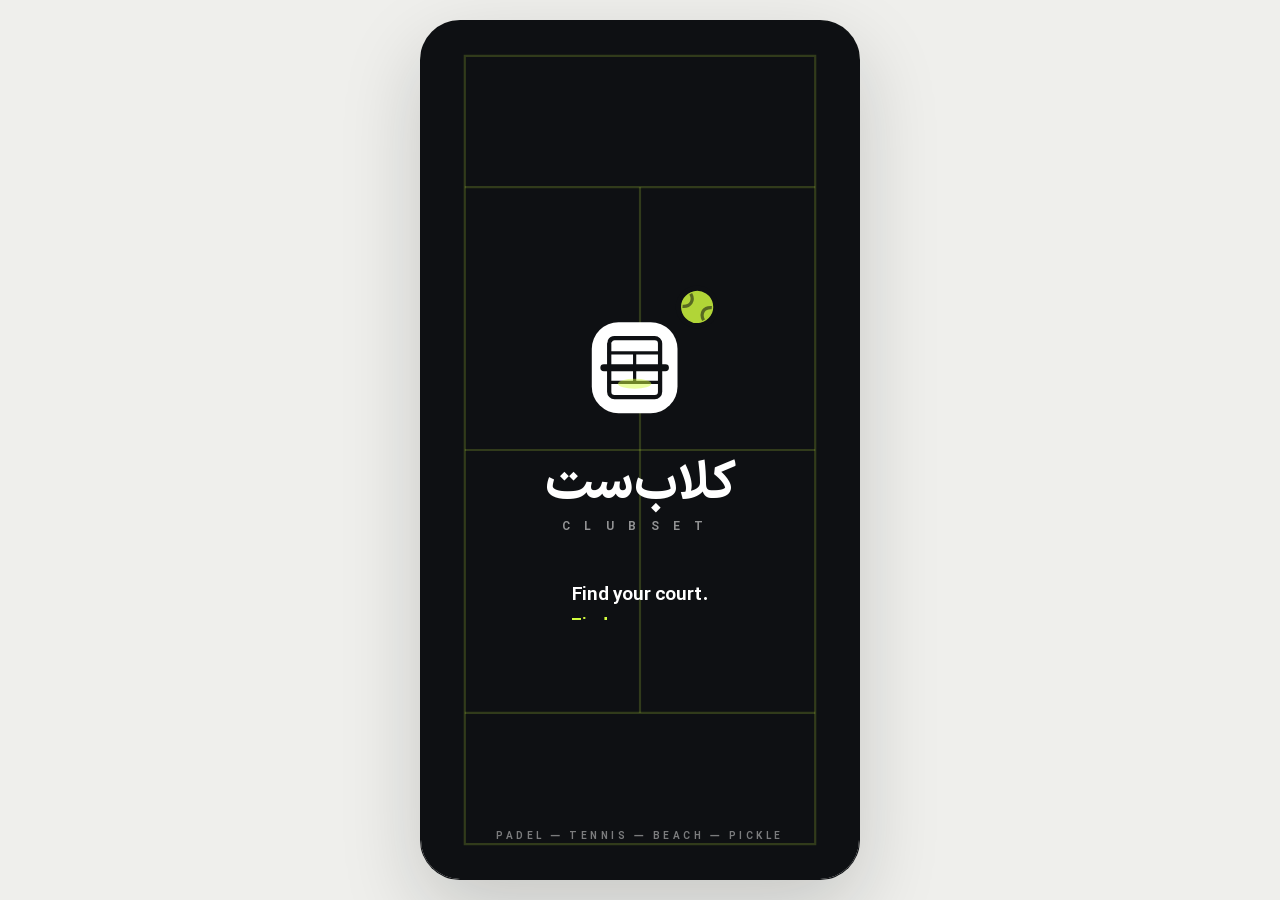
==== commit a670f5db: "Update Co-Authored-By: Claude Opus 5.5 <noreply@anthropic.com>" ====
--- a/index.html
+++ b/index.html
@@ -8,9 +8,9 @@
     <meta name="description" content="کلاب‌ست — مارکت‌پلیس باشگاه‌های پدل، تنیس، تنیس ساحلی و پیکل‌بال در تهران، کرج، ساری، رشت و اصفهان: رزرو زمین، ساخت بازی با هم‌سطح‌ها، مربی، مسابقه، رنکینگ و فروشگاه." />
     <link rel="icon" href="data:image/svg+xml,<svg xmlns='http://www.w3.org/2000/svg' viewBox='0 0 40 40'><rect width='40' height='40' rx='12' fill='%2314110F'/><path d='M9 28C13 14 21 11 31 12' fill='none' stroke='%23F4F1EA' stroke-width='2.6' stroke-linecap='round' stroke-dasharray='0.1 5'/><circle cx='30.5' cy='12' r='4.2' fill='%23FF5B2E'/></svg>" />
     <title>کلاب‌ست | رزرو زمین، ساخت بازی و مسابقه</title>
-    <script type="module" crossorigin src="./assets/main-Dlen8KF9.js"></script>
+    <script type="module" crossorigin src="./assets/main-C3c05Ii_.js"></script>
     <link rel="modulepreload" crossorigin href="./assets/confetti.module-CkFfW5eh.js">
-    <link rel="stylesheet" crossorigin href="./assets/main-DI2_LnTy.css">
+    <link rel="stylesheet" crossorigin href="./assets/main-Y3sTd0t5.css">
   </head>
   <body>
     <div id="root"></div>
--- a/assets/main-Y3sTd0t5.css
+++ b/assets/main-Y3sTd0t5.css
@@ -0,0 +1 @@
+.leaflet-pane,.leaflet-tile,.leaflet-marker-icon,.leaflet-marker-shadow,.leaflet-tile-container,.leaflet-pane>svg,.leaflet-pane>canvas,.leaflet-zoom-box,.leaflet-image-layer,.leaflet-layer{position:absolute;left:0;top:0}.leaflet-container{overflow:hidden}.leaflet-tile,.leaflet-marker-icon,.leaflet-marker-shadow{-webkit-user-select:none;-moz-user-select:none;user-select:none;-webkit-user-drag:none}.leaflet-tile::selection{background:transparent}.leaflet-safari .leaflet-tile{image-rendering:-webkit-optimize-contrast}.leaflet-safari .leaflet-tile-container{width:1600px;height:1600px;-webkit-transform-origin:0 0}.leaflet-marker-icon,.leaflet-marker-shadow{display:block}.leaflet-container .leaflet-overlay-pane svg{max-width:none!important;max-height:none!important}.leaflet-container .leaflet-marker-pane img,.leaflet-container .leaflet-shadow-pane img,.leaflet-container .leaflet-tile-pane img,.leaflet-container img.leaflet-image-layer,.leaflet-container .leaflet-tile{max-width:none!important;max-height:none!important;width:auto;padding:0}.leaflet-container img.leaflet-tile{mix-blend-mode:plus-lighter}.leaflet-container.leaflet-touch-zoom{-ms-touch-action:pan-x pan-y;touch-action:pan-x pan-y}.leaflet-container.leaflet-touch-drag{-ms-touch-action:pinch-zoom;touch-action:none;touch-action:pinch-zoom}.leaflet-container.leaflet-touch-drag.leaflet-touch-zoom{-ms-touch-action:none;touch-action:none}.leaflet-container{-webkit-tap-highlight-color:transparent}.leaflet-container a{-webkit-tap-highlight-color:rgba(51,181,229,.4)}.leaflet-tile{filter:inherit;visibility:hidden}.leaflet-tile-loaded{visibility:inherit}.leaflet-zoom-box{width:0;height:0;-moz-box-sizing:border-box;box-sizing:border-box;z-index:800}.leaflet-overlay-pane svg{-moz-user-select:none}.leaflet-pane{z-index:400}.leaflet-tile-pane{z-index:200}.leaflet-overlay-pane{z-index:400}.leaflet-shadow-pane{z-index:500}.leaflet-marker-pane{z-index:600}.leaflet-tooltip-pane{z-index:650}.leaflet-popup-pane{z-index:700}.leaflet-map-pane canvas{z-index:100}.leaflet-map-pane svg{z-index:200}.leaflet-vml-shape{width:1px;height:1px}.lvml{behavior:url(#default#VML);display:inline-block;position:absolute}.leaflet-control{position:relative;z-index:800;pointer-events:visiblePainted;pointer-events:auto}.leaflet-top,.leaflet-bottom{position:absolute;z-index:1000;pointer-events:none}.leaflet-top{top:0}.leaflet-right{right:0}.leaflet-bottom{bottom:0}.leaflet-left{left:0}.leaflet-control{float:left;clear:both}.leaflet-right .leaflet-control{float:right}.leaflet-top .leaflet-control{margin-top:10px}.leaflet-bottom .leaflet-control{margin-bottom:10px}.leaflet-left .leaflet-control{margin-left:10px}.leaflet-right .leaflet-control{margin-right:10px}.leaflet-fade-anim .leaflet-popup{opacity:0;-webkit-transition:opacity .2s linear;-moz-transition:opacity .2s linear;transition:opacity .2s linear}.leaflet-fade-anim .leaflet-map-pane .leaflet-popup{opacity:1}.leaflet-zoom-animated{-webkit-transform-origin:0 0;-ms-transform-origin:0 0;transform-origin:0 0}svg.leaflet-zoom-animated{will-change:transform}.leaflet-zoom-anim .leaflet-zoom-animated{-webkit-transition:-webkit-transform .25s cubic-bezier(0,0,.25,1);-moz-transition:-moz-transform .25s cubic-bezier(0,0,.25,1);transition:transform .25s cubic-bezier(0,0,.25,1)}.leaflet-zoom-anim .leaflet-tile,.leaflet-pan-anim .leaflet-tile{-webkit-transition:none;-moz-transition:none;transition:none}.leaflet-zoom-anim .leaflet-zoom-hide{visibility:hidden}.leaflet-interactive{cursor:pointer}.leaflet-grab{cursor:-webkit-grab;cursor:-moz-grab;cursor:grab}.leaflet-crosshair,.leaflet-crosshair .leaflet-interactive{cursor:crosshair}.leaflet-popup-pane,.leaflet-control{cursor:auto}.leaflet-dragging .leaflet-grab,.leaflet-dragging .leaflet-grab .leaflet-interactive,.leaflet-dragging .leaflet-marker-draggable{cursor:move;cursor:-webkit-grabbing;cursor:-moz-grabbing;cursor:grabbing}.leaflet-marker-icon,.leaflet-marker-shadow,.leaflet-image-layer,.leaflet-pane>svg path,.leaflet-tile-container{pointer-events:none}.leaflet-marker-icon.leaflet-interactive,.leaflet-image-layer.leaflet-interactive,.leaflet-pane>svg path.leaflet-interactive,svg.leaflet-image-layer.leaflet-interactive path{pointer-events:visiblePainted;pointer-events:auto}.leaflet-container{background:#ddd;outline-offset:1px}.leaflet-container a{color:#0078a8}.leaflet-zoom-box{border:2px dotted #38f;background:#ffffff80}.leaflet-container{font-family:Helvetica Neue,Arial,Helvetica,sans-serif;font-size:12px;font-size:.75rem;line-height:1.5}.leaflet-bar{box-shadow:0 1px 5px #000000a6;border-radius:4px}.leaflet-bar a{background-color:#fff;border-bottom:1px solid #ccc;width:26px;height:26px;line-height:26px;display:block;text-align:center;text-decoration:none;color:#000}.leaflet-bar a,.leaflet-control-layers-toggle{background-position:50% 50%;background-repeat:no-repeat;display:block}.leaflet-bar a:hover,.leaflet-bar a:focus{background-color:#f4f4f4}.leaflet-bar a:first-child{border-top-left-radius:4px;border-top-right-radius:4px}.leaflet-bar a:last-child{border-bottom-left-radius:4px;border-bottom-right-radius:4px;border-bottom:none}.leaflet-bar a.leaflet-disabled{cursor:default;background-color:#f4f4f4;color:#bbb}.leaflet-touch .leaflet-bar a{width:30px;height:30px;line-height:30px}.leaflet-touch .leaflet-bar a:first-child{border-top-left-radius:2px;border-top-right-radius:2px}.leaflet-touch .leaflet-bar a:last-child{border-bottom-left-radius:2px;border-bottom-right-radius:2px}.leaflet-control-zoom-in,.leaflet-control-zoom-out{font:700 18px Lucida Console,Monaco,monospace;text-indent:1px}.leaflet-touch .leaflet-control-zoom-in,.leaflet-touch .leaflet-control-zoom-out{font-size:22px}.leaflet-control-layers{box-shadow:0 1px 5px #0006;background:#fff;border-radius:5px}.leaflet-control-layers-toggle{background-image:url([data-uri]);width:36px;height:36px}.leaflet-retina .leaflet-control-layers-toggle{background-image:url([data-uri]);background-size:26px 26px}.leaflet-touch .leaflet-control-layers-toggle{width:44px;height:44px}.leaflet-control-layers .leaflet-control-layers-list,.leaflet-control-layers-expanded .leaflet-control-layers-toggle{display:none}.leaflet-control-layers-expanded .leaflet-control-layers-list{display:block;position:relative}.leaflet-control-layers-expanded{padding:6px 10px 6px 6px;color:#333;background:#fff}.leaflet-control-layers-scrollbar{overflow-y:scroll;overflow-x:hidden;padding-right:5px}.leaflet-control-layers-selector{margin-top:2px;position:relative;top:1px}.leaflet-control-layers label{display:block;font-size:13px;font-size:1.08333em}.leaflet-control-layers-separator{height:0;border-top:1px solid #ddd;margin:5px -10px 5px -6px}.leaflet-default-icon-path{background-image:url([data-uri])}.leaflet-container .leaflet-control-attribution{background:#fff;background:#fffc;margin:0}.leaflet-control-attribution,.leaflet-control-scale-line{padding:0 5px;color:#333;line-height:1.4}.leaflet-control-attribution a{text-decoration:none}.leaflet-control-attribution a:hover,.leaflet-control-attribution a:focus{text-decoration:underline}.leaflet-attribution-flag{display:inline!important;vertical-align:baseline!important;width:1em;height:.6669em}.leaflet-left .leaflet-control-scale{margin-left:5px}.leaflet-bottom .leaflet-control-scale{margin-bottom:5px}.leaflet-control-scale-line{border:2px solid #777;border-top:none;line-height:1.1;padding:2px 5px 1px;white-space:nowrap;-moz-box-sizing:border-box;box-sizing:border-box;background:#fffc;text-shadow:1px 1px #fff}.leaflet-control-scale-line:not(:first-child){border-top:2px solid #777;border-bottom:none;margin-top:-2px}.leaflet-control-scale-line:not(:first-child):not(:last-child){border-bottom:2px solid #777}.leaflet-touch .leaflet-control-attribution,.leaflet-touch .leaflet-control-layers,.leaflet-touch .leaflet-bar{box-shadow:none}.leaflet-touch .leaflet-control-layers,.leaflet-touch .leaflet-bar{border:2px solid rgba(0,0,0,.2);background-clip:padding-box}.leaflet-popup{position:absolute;text-align:center;margin-bottom:20px}.leaflet-popup-content-wrapper{padding:1px;text-align:left;border-radius:12px}.leaflet-popup-content{margin:13px 24px 13px 20px;line-height:1.3;font-size:13px;font-size:1.08333em;min-height:1px}.leaflet-popup-content p{margin:1.3em 0}.leaflet-popup-tip-container{width:40px;height:20px;position:absolute;left:50%;margin-top:-1px;margin-left:-20px;overflow:hidden;pointer-events:none}.leaflet-popup-tip{width:17px;height:17px;padding:1px;margin:-10px auto 0;pointer-events:auto;-webkit-transform:rotate(45deg);-moz-transform:rotate(45deg);-ms-transform:rotate(45deg);transform:rotate(45deg)}.leaflet-popup-content-wrapper,.leaflet-popup-tip{background:#fff;color:#333;box-shadow:0 3px 14px #0006}.leaflet-container a.leaflet-popup-close-button{position:absolute;top:0;right:0;border:none;text-align:center;width:24px;height:24px;font:16px/24px Tahoma,Verdana,sans-serif;color:#757575;text-decoration:none;background:transparent}.leaflet-container a.leaflet-popup-close-button:hover,.leaflet-container a.leaflet-popup-close-button:focus{color:#585858}.leaflet-popup-scrolled{overflow:auto}.leaflet-oldie .leaflet-popup-content-wrapper{-ms-zoom:1}.leaflet-oldie .leaflet-popup-tip{width:24px;margin:0 auto;-ms-filter:"progid:DXImageTransform.Microsoft.Matrix(M11=0.70710678, M12=0.70710678, M21=-0.70710678, M22=0.70710678)";filter:progid:DXImageTransform.Microsoft.Matrix(M11=.70710678,M12=.70710678,M21=-.70710678,M22=.70710678)}.leaflet-oldie .leaflet-control-zoom,.leaflet-oldie .leaflet-control-layers,.leaflet-oldie .leaflet-popup-content-wrapper,.leaflet-oldie .leaflet-popup-tip{border:1px solid #999}.leaflet-div-icon{background:#fff;border:1px solid #666}.leaflet-tooltip{position:absolute;padding:6px;background-color:#fff;border:1px solid #fff;border-radius:3px;color:#222;white-space:nowrap;-webkit-user-select:none;-moz-user-select:none;-ms-user-select:none;user-select:none;pointer-events:none;box-shadow:0 1px 3px #0006}.leaflet-tooltip.leaflet-interactive{cursor:pointer;pointer-events:auto}.leaflet-tooltip-top:before,.leaflet-tooltip-bottom:before,.leaflet-tooltip-left:before,.leaflet-tooltip-right:before{position:absolute;pointer-events:none;border:6px solid transparent;background:transparent;content:""}.leaflet-tooltip-bottom{margin-top:6px}.leaflet-tooltip-top{margin-top:-6px}.leaflet-tooltip-bottom:before,.leaflet-tooltip-top:before{left:50%;margin-left:-6px}.leaflet-tooltip-top:before{bottom:0;margin-bottom:-12px;border-top-color:#fff}.leaflet-tooltip-bottom:before{top:0;margin-top:-12px;margin-left:-6px;border-bottom-color:#fff}.leaflet-tooltip-left{margin-left:-6px}.leaflet-tooltip-right{margin-left:6px}.leaflet-tooltip-left:before,.leaflet-tooltip-right:before{top:50%;margin-top:-6px}.leaflet-tooltip-left:before{right:0;margin-right:-12px;border-left-color:#fff}.leaflet-tooltip-right:before{left:0;margin-left:-12px;border-right-color:#fff}@media print{.leaflet-control{-webkit-print-color-adjust:exact;print-color-adjust:exact}}@font-face{font-family:IRANSansX;src:url(./IRANSansX-Light-C6am5WMW.woff2) format("woff2");font-weight:300;font-display:swap}@font-face{font-family:IRANSansX;src:url(./IRANSansX-Regular-DwTxYnTS.woff2) format("woff2");font-weight:400;font-display:swap}@font-face{font-family:IRANSansX;src:url(./IRANSansX-Medium-D2vCKVu8.woff2) format("woff2");font-weight:500;font-display:swap}@font-face{font-family:IRANSansX;src:url(./IRANSansX-Bold-BgWQqT_N.woff2) format("woff2");font-weight:600 900;font-display:swap}:root{--paper: #F6F3EE;--paper2: #EEEAE2;--card: #FFFFFF;--ink: #14110F;--ink2: #3E3A35;--muted: #7D776F;--line: #E6E0D6;--line2: #D8D1C5;--accent: #FF5B2E;--accent-ink: #D23E14;--accent-soft: #FFE6DD;--ok: #17A06B;--warn: #D69A1C;--bad: #D2403A;--blue: #2E5BFF;--r: 22px;--r-sm: 14px;--r-xs: 10px;--sh: 0 1px 2px rgba(20,17,15,.05), 0 6px 24px rgba(20,17,15,.06);--sh-lg: 0 20px 60px rgba(20,17,15,.18);--ease: cubic-bezier(.2,.8,.2,1);color-scheme:light}*{box-sizing:border-box;-webkit-tap-highlight-color:transparent}html,body,#root{margin:0;height:100%}body{font-family:IRANSansX,system-ui,sans-serif;background:var(--paper);color:var(--ink);font-size:14.5px;line-height:1.65;-webkit-font-smoothing:antialiased}button{font:inherit;color:inherit;background:none;border:0;padding:0;cursor:pointer;text-align:inherit}button:disabled{cursor:not-allowed;opacity:.45}input,textarea,select{font:inherit;color:inherit}h1,h2,h3,h4,p{margin:0}a{color:inherit;text-decoration:none}img{display:block;max-width:100%}small{font-size:12px}.grow{flex:1;min-width:0}.muted{color:var(--muted)}.small{font-size:13px}.tiny{font-size:11.5px;line-height:1.6;margin-top:10px}.center{text-align:center}.ltr{direction:ltr;unicode-bidi:plaintext}.row-between{display:flex;align-items:center;justify-content:space-between;gap:10px}.row2{display:grid;grid-template-columns:1fr 1fr;gap:10px;margin-top:12px}.row2>:only-child{grid-column:1 / -1}.stack{display:grid;gap:12px}.label{font-size:13px;font-weight:700;color:var(--ink2);margin:18px 0 8px;display:flex;align-items:center;gap:8px}.hint{font-size:13px;color:var(--ink2);background:var(--paper2);border-radius:var(--r-sm);padding:11px 14px;margin:12px 0;line-height:1.7}.hint.warn{background:#fff3d6;color:#7a5600}.pill{display:inline-flex;align-items:center;gap:4px;background:var(--paper2);font-size:11.5px;font-weight:700;padding:3px 10px;border-radius:99px}.pill.accent{background:var(--accent-soft);color:var(--accent-ink)}.accent-ink{color:var(--accent-ink)}.foot-space{height:110px}.pad{padding:4px 20px 24px}.kv{display:flex;align-items:center;justify-content:space-between;gap:12px;padding:10px 0;border-bottom:1px dashed var(--line);font-size:13.5px}.kv>span:first-child{color:var(--muted)}.kv.total{border:0;font-size:15px;padding-top:14px}.kv.total b{font-size:17px}.neg{color:var(--bad)}.warn-t{color:var(--bad);font-weight:700}.btn{display:inline-flex;align-items:center;justify-content:center;gap:8px;height:48px;padding:0 22px;border-radius:14px;font-weight:700;font-size:14.5px;transition:transform .15s var(--ease),background .2s,box-shadow .2s;white-space:nowrap}.btn:active:not(:disabled){transform:scale(.97)}.btn.block{width:100%;margin-top:14px}.btn.sm{height:36px;padding:0 14px;font-size:13px;border-radius:11px}.btn.primary{background:var(--ink);color:#fff;box-shadow:0 6px 18px #14110f2e}.btn.primary:hover:not(:disabled){background:#000}.btn.dark{background:var(--ink);color:#fff}.btn.ghost{background:var(--card);border:1.5px solid var(--line2)}.btn.ghost:hover{border-color:var(--ink)}.btn.light{background:#ffffff2e;color:#fff;-webkit-backdrop-filter:blur(8px);backdrop-filter:blur(8px)}.btn.danger{background:var(--bad);color:#fff}.btn.danger-ghost{color:var(--bad);border:1.5px solid #F2C9C6;background:#fff}.link-btn{color:var(--accent-ink);font-weight:700;font-size:13px;display:inline-flex;align-items:center;gap:4px}.icon-btn{width:40px;height:40px;border-radius:12px;display:grid;place-items:center;position:relative}.icon-btn:hover{background:var(--paper2)}.icon-btn.sm{width:30px;height:30px;border-radius:9px;background:var(--paper2)}.round{width:42px;height:42px;border-radius:50%;display:grid;place-items:center;background:#ffffffeb;box-shadow:var(--sh);color:var(--ink)}.round.light{background:#fff3;color:#fff;-webkit-backdrop-filter:blur(6px);backdrop-filter:blur(6px);box-shadow:none}.round.fav-on{color:var(--accent)}.field{width:100%;height:50px;border-radius:14px;border:1.5px solid var(--line2);background:var(--card);padding:0 16px;outline:none;transition:border .15s,box-shadow .15s;margin-top:8px}textarea.field{height:auto;padding:12px 16px;resize:vertical}.field:focus{border-color:var(--ink);box-shadow:0 0 0 4px #14110f0f}.field.big{height:62px;font-size:22px;font-weight:700;letter-spacing:1px;text-align:center}.field.otp{letter-spacing:18px;font-size:28px}.field.num{direction:ltr;text-align:left;max-width:200px}.field.sm{height:38px;max-width:110px;margin:0}.mini-select{border:1.5px solid var(--line2);border-radius:10px;height:34px;padding:0 10px;background:#fff}.chips{display:flex;flex-wrap:wrap;gap:8px;margin:6px 0}.chip{height:36px;padding:0 14px;border-radius:99px;border:1.5px solid var(--line2);background:var(--card);font-size:13px;font-weight:600;display:inline-flex;align-items:center;gap:6px;white-space:nowrap;transition:all .15s}.chip.on{background:var(--ink);color:#fff;border-color:var(--ink)}.check{width:22px;height:22px;border-radius:7px;border:1.8px solid var(--line2);display:grid;place-items:center;color:transparent;flex:none;transition:.15s}.check.on{background:var(--ink);border-color:var(--ink);color:#fff}.check-row{display:flex;align-items:center;gap:12px;width:100%;padding:13px 14px;border-radius:14px;background:var(--paper2);margin-top:10px;font-size:13.5px;font-weight:500}.check-row.on{background:var(--card);box-shadow:inset 0 0 0 1.5px var(--ink)}.switch{width:46px;height:28px;border-radius:99px;background:var(--line2);position:relative;flex:none;transition:.2s;display:inline-block}.switch i{position:absolute;top:3px;inset-inline-start:3px;width:22px;height:22px;border-radius:50%;background:#fff;box-shadow:0 1px 3px #0003;transition:.2s var(--ease)}.switch.on{background:var(--ok)}.switch.on i{inset-inline-start:21px}.stepper{display:inline-flex;align-items:center;gap:14px;background:var(--paper2);border-radius:14px;padding:6px}.stepper button{width:38px;height:38px;border-radius:10px;background:#fff;display:grid;place-items:center;box-shadow:var(--sh)}.stepper b{min-width:28px;text-align:center;font-size:18px}.stepper.sm button{width:28px;height:28px}.stepper.sm b{font-size:14px;min-width:18px}.steps{display:flex;gap:5px}.steps span{width:18px;height:5px;border-radius:9px;background:var(--line2);transition:.3s}.steps span.on{background:var(--ink);width:26px}.seg{display:flex;background:var(--paper2);border-radius:14px;padding:4px;gap:2px;margin:4px 0 14px}.seg button{flex:1;height:38px;border-radius:11px;font-size:13px;font-weight:700;position:relative;color:var(--muted);display:grid;place-items:center;white-space:nowrap;padding:0 10px}.seg button.on{color:var(--ink)}.seg button span{position:relative;z-index:1;display:inline-flex}.seg-ind{position:absolute;top:0;right:0;bottom:0;left:0;background:#fff;border-radius:11px;box-shadow:0 1px 4px #00000014}.seg.small{margin:0;display:inline-flex}.seg.small button{height:32px;flex:none;padding:0 12px;font-size:12.5px}.empty{text-align:center;padding:34px 20px;display:grid;justify-items:center;gap:6px;color:var(--muted)}.empty b{color:var(--ink);font-size:15px}.empty-ico{width:60px;height:60px;border-radius:20px;background:var(--paper2);display:grid;place-items:center;color:var(--ink2);margin-bottom:4px}.empty .btn{margin-top:10px}.stars{display:inline-flex;gap:1px;color:#f2a61a}.rating{display:inline-flex;align-items:center;gap:3px;font-size:13px;white-space:nowrap}.rating svg{color:#f2a61a}.avatar{display:inline-grid;place-items:center;border-radius:50%;font-weight:800;flex:none}.lvl-badge{display:inline-flex;align-items:center;gap:5px;background:color-mix(in srgb,var(--c) 14%,white);color:var(--c);border-radius:99px;padding:2px 9px 2px 4px;font-size:11.5px;font-weight:700}.lvl-badge b{background:var(--c);color:#fff;border-radius:99px;padding:0 7px}.badge{display:inline-flex;align-items:center;gap:4px;background:#fffffff0;color:var(--ink);font-size:11px;font-weight:800;padding:4px 9px;border-radius:99px;box-shadow:0 2px 8px #0000001f}.badge.ad{background:var(--ink);color:#fff}.badge.hot{background:var(--accent);color:#fff}.badge.solid{background:var(--ink);color:#fff;box-shadow:none}.loading{position:fixed;top:0;right:0;bottom:0;left:0;display:grid;place-items:center}.spinner{width:34px;height:34px;border:3px solid var(--line);border-top-color:var(--ink);border-radius:50%;animation:spin .8s linear infinite}@keyframes spin{to{transform:rotate(360deg)}}.logo{display:inline-flex;align-items:center;gap:10px}.logo-word{display:grid;line-height:1.1}.logo-word b{font-size:22px;font-weight:900;letter-spacing:-.5px}.logo-word small{font-size:11px;opacity:.6;font-weight:600}.logo.dark{color:#f4f1ea}.gate{min-height:100%;display:grid;grid-template-columns:1.15fr 1fr;background:var(--ink)}.gate-art{position:relative;overflow:hidden;color:#f4f1ea;padding:44px;display:flex;flex-direction:column;justify-content:flex-end;min-height:100vh}.gate-photos{position:absolute;top:0;right:0;bottom:0;left:0;display:grid;grid-template-columns:1fr 1fr;grid-template-rows:1.3fr 1fr;gap:4px;opacity:.55}.gate-photos img{width:100%;height:100%;object-fit:cover}.gate-art:before{content:"";position:absolute;top:0;right:0;bottom:0;left:0;background:linear-gradient(to top,var(--ink) 25%,rgba(20,17,15,.55) 60%,rgba(20,17,15,.2));z-index:1}.gate-copy{position:relative;z-index:2;max-width:560px}.gate-copy h1{font-size:clamp(34px,4.4vw,58px);line-height:1.2;font-weight:900;margin:26px 0 14px;letter-spacing:-1px}.gate-copy h1 em{font-style:normal;color:var(--accent)}.gate-copy p{font-size:16px;opacity:.78;max-width:460px}.gate-stats{display:flex;gap:22px;margin-top:26px;flex-wrap:wrap}.gate-stats span{font-size:13px;opacity:.8}.gate-stats b{display:block;font-size:28px;font-weight:900;color:#fff}.gate-cities{display:flex;gap:8px;flex-wrap:wrap;margin-top:20px}.gate-cities span{border:1px solid rgba(255,255,255,.25);border-radius:99px;padding:4px 14px;font-size:12.5px}.gate-panel{background:var(--paper);display:flex;align-items:center;justify-content:center;padding:36px 24px;border-radius:32px 0 0 32px}.gate-box{width:100%;max-width:440px}.gate-box h2{font-size:26px;font-weight:900;margin:14px 0 6px}.gate-box>.muted{margin-bottom:18px}.role-list{display:grid;gap:10px;margin:18px 0 10px}.role{display:flex;align-items:center;gap:14px;padding:16px;border-radius:18px;background:var(--card);box-shadow:var(--sh);transition:transform .15s,box-shadow .15s}.role:hover{transform:translateY(-2px);box-shadow:var(--sh-lg)}.role-ico{width:48px;height:48px;border-radius:14px;display:grid;place-items:center;background:var(--ink);color:#fff}.role b{display:block;font-size:16px}.role small{color:var(--muted)}.city-pick{display:grid;grid-template-columns:repeat(3,1fr);gap:8px}.city-pick button{position:relative;border-radius:14px;overflow:hidden;height:74px;outline:3px solid transparent;transition:outline .15s}.city-pick img{width:100%;height:100%;object-fit:cover;filter:brightness(.6)}.city-pick span{position:absolute;inset:auto 10px 8px auto;color:#fff;font-weight:800}.city-pick button.on{outline-color:var(--accent)}.sport-level{border-radius:16px;background:var(--card);margin-top:10px;box-shadow:var(--sh);overflow:hidden}.sport-level.on{box-shadow:inset 0 0 0 2px var(--c)}.sl-head{display:flex;align-items:center;gap:12px;width:100%;padding:12px 14px}.sl-levels{display:grid;grid-template-columns:repeat(4,1fr);gap:6px;padding:0 12px 12px}.sl-levels button{height:36px;border-radius:10px;background:var(--paper2);font-size:12.5px;font-weight:700}.sl-levels button.on{background:var(--c);color:#fff}.club-pick{display:grid;gap:8px;max-height:300px;overflow:auto;padding:2px}.club-pick button{display:flex;align-items:center;gap:12px;padding:8px;border-radius:14px;background:var(--card);text-align:right}.club-pick button.on{box-shadow:inset 0 0 0 2px var(--ink)}.club-pick img{width:48px;height:48px;border-radius:10px;object-fit:cover}.club-pick b,.club-pick small{display:block}.club-pick small{color:var(--muted)}.or{text-align:center;margin:22px 0 4px;font-size:13px;color:var(--muted)}.admin-teaser{display:grid;grid-template-columns:1fr 1fr;gap:10px;margin:16px 0}.admin-teaser div{background:var(--card);border-radius:16px;padding:16px;box-shadow:var(--sh)}.admin-teaser b{font-size:28px;font-weight:900;display:block}.onboard .label:first-of-type{margin-top:12px}.onboard .steps{margin:8px 0 4px}.sport-grid{display:grid;grid-template-columns:1fr 1fr;gap:8px}.sport-tile{display:flex;align-items:center;gap:10px;padding:14px;border-radius:16px;background:var(--card);box-shadow:var(--sh)}.sport-tile.on{background:var(--soft);box-shadow:inset 0 0 0 2px var(--c)}.review-card{background:var(--card);border-radius:18px;padding:18px;box-shadow:var(--sh);margin-top:14px}.review-card h4{font-size:18px;margin-bottom:6px}.onboard-done{text-align:center}.onboard-done h3{font-size:20px;margin:14px 0 6px}.timeline-mini{text-align:right;margin:18px 0;padding:0;list-style:none;counter-reset:s}.timeline-mini li{counter-increment:s;padding:8px 40px 8px 0;position:relative;color:var(--muted)}.timeline-mini li:before{content:counter(s);position:absolute;right:0;top:6px;width:26px;height:26px;border-radius:50%;background:var(--paper2);display:grid;place-items:center;font-size:12px;font-weight:800}.timeline-mini li.on{color:var(--ink);font-weight:700}.timeline-mini li.on:before{background:var(--ok);color:#fff}.big-check{width:84px;height:84px;border-radius:50%;display:inline-grid;place-items:center;background:var(--ok);color:#fff;box-shadow:0 12px 32px #17a06b59}@media (max-width: 900px){.gate{grid-template-columns:1fr}.gate-art{min-height:52vh;padding:28px 22px}.gate-panel{border-radius:28px 28px 0 0;margin-top:-28px;position:relative;z-index:3;padding:28px 18px 40px}}.stage{position:fixed;top:0;right:0;bottom:0;left:0;display:grid;place-items:center;background:#1c1916}.stage-bg{position:absolute;top:0;right:0;bottom:0;left:0;background:center/cover;filter:blur(50px) brightness(.35);transform:scale(1.2)}.phone{position:relative;width:100%;max-width:440px;height:100dvh;background:var(--paper);overflow:hidden}@media (min-width: 520px){.phone{height:min(930px,95dvh);border-radius:40px;box-shadow:0 40px 120px #0009,0 0 0 10px #0b0a09,0 0 0 11px #2a2622}}.player,.tab-pages{position:absolute;top:0;right:0;bottom:0;left:0}.scroll{position:absolute;top:0;right:0;bottom:0;left:0;overflow-y:auto;overflow-x:hidden;padding:0 16px;scrollbar-width:none;overscroll-behavior:contain}.scroll::-webkit-scrollbar{display:none}.page-over{position:absolute;top:0;right:0;bottom:0;left:0;z-index:20;background:var(--paper)}.tabbar{position:absolute;inset:auto 12px 12px;height:70px;background:#14110ff0;-webkit-backdrop-filter:blur(16px);backdrop-filter:blur(16px);border-radius:24px;display:flex;padding:0 6px;z-index:30;box-shadow:0 14px 40px #14110f59}.tabbar button{flex:1;display:grid;justify-items:center;align-content:center;gap:2px;color:#ffffff80;font-size:10.5px;font-weight:700;position:relative}.tabbar button.on{color:#fff}.tab-ico{position:relative}.tab-ico .dot{position:absolute;top:-6px;left:-10px;min-width:18px;height:18px;border-radius:9px;background:var(--accent);color:#fff;font-style:normal;font-size:10px;display:grid;place-items:center;padding:0 4px;border:2px solid var(--ink)}.tab-ind{position:absolute;bottom:7px;width:18px;height:3px;border-radius:3px;background:var(--accent)}.sheet-wrap{position:fixed;top:0;right:0;bottom:0;left:0;z-index:60}.phone .sheet-wrap{position:absolute}.sheet-bg{position:absolute;top:0;right:0;bottom:0;left:0;background:#14110f73;-webkit-backdrop-filter:blur(2px);backdrop-filter:blur(2px)}.sheet{position:absolute;inset:auto 0 0;max-height:88%;background:var(--paper);border-radius:28px 28px 0 0;overflow-y:auto;scrollbar-width:none;padding-bottom:env(safe-area-inset-bottom)}.sheet.full{height:94%;max-height:94%}.sheet-grip{width:40px;height:5px;border-radius:5px;background:var(--line2);margin:10px auto 2px}.sheet-head{display:flex;align-items:center;justify-content:space-between;padding:8px 20px 10px;position:sticky;top:0;background:var(--paper);z-index:2}.sheet-head h3{font-size:18px;font-weight:800}.portal-desk .sheet-wrap{display:flex;align-items:center;justify-content:center;padding:20px}.portal-desk .sheet{position:relative;inset:auto;width:100%;max-width:540px;max-height:88vh;border-radius:26px;box-shadow:var(--sh-lg)}.portal-desk .sheet.full{height:auto}.portal-desk .sheet-grip{display:none}@media (max-width: 700px){.portal-desk .sheet-wrap{align-items:flex-end;padding:0}.portal-desk .sheet{border-radius:26px 26px 0 0}}.toasts{position:fixed;top:16px;left:50%;transform:translate(-50%);z-index:9999;display:grid;gap:8px;width:min(400px,92vw);pointer-events:none}.toast{background:var(--ink);color:#fff;border-radius:16px;padding:12px 16px;font-size:13.5px;font-weight:600;display:flex;align-items:center;gap:10px;box-shadow:var(--sh-lg)}.toast-ico{font-size:18px}.book-head,.home-head{display:flex;align-items:center;justify-content:space-between;padding:18px 2px 0;gap:12px}.city-btn{display:inline-flex;align-items:center;gap:6px;height:40px;padding:0 14px;border-radius:99px;background:var(--card);box-shadow:var(--sh);font-size:14px}.city-btn svg:first-child{color:var(--accent)}.head-actions{display:flex;align-items:center;gap:6px}.ping{position:absolute;top:9px;left:10px;width:8px;height:8px;border-radius:50%;background:var(--accent);box-shadow:0 0 0 2px var(--paper)}.book-title{font-size:32px;font-weight:900;line-height:1.2;letter-spacing:-.6px;margin:18px 2px 16px}.book-title em{font-style:normal;color:var(--accent)}.modes{display:flex;gap:8px;overflow-x:auto;scrollbar-width:none;margin:0 -16px;padding:2px 16px 6px}.modes::-webkit-scrollbar,.sports::-webkit-scrollbar,.h-scroll::-webkit-scrollbar,.date-strip::-webkit-scrollbar,.slot-row::-webkit-scrollbar{display:none}.mode{flex:none;width:112px;padding:12px;border-radius:18px;background:var(--card);box-shadow:var(--sh);display:grid;gap:2px;text-align:right;transition:.2s var(--ease)}.mode-ico{width:38px;height:38px;border-radius:12px;display:grid;place-items:center;background:var(--paper2);margin-bottom:6px;transition:.2s}.mode b{font-size:13px;line-height:1.4}.mode small{color:var(--muted);font-size:11px;line-height:1.4}.mode.on{background:var(--ink);color:#fff;transform:translateY(-2px);box-shadow:0 10px 24px #14110f40}.mode.on .mode-ico{background:var(--accent);color:#fff}.mode.on small{color:#fff9}.sports{display:flex;gap:8px;overflow-x:auto;scrollbar-width:none;margin:12px -16px;padding:2px 16px}.sports.tight{margin:8px 0 12px;padding:0;flex-wrap:wrap}.sport-pill{flex:none;display:inline-flex;align-items:center;gap:6px;height:40px;padding:0 14px;border-radius:99px;background:var(--card);border:1.5px solid var(--line);font-weight:700;font-size:13px;transition:.15s}.sport-pill.on{background:var(--c, var(--ink));border-color:var(--c, var(--ink));color:#fff}.card{background:var(--card);border-radius:var(--r);box-shadow:var(--sh);padding:14px;margin:12px 0}.where-head{display:flex;align-items:center;gap:12px;width:100%}.where-head b{display:block;font-size:15px}.where-head small{color:var(--muted);display:block;overflow:hidden;text-overflow:ellipsis;white-space:nowrap}.where-head.static{margin-bottom:10px}.where-step{width:30px;height:30px;border-radius:10px;background:var(--ink);color:#fff;display:grid;place-items:center;font-weight:900;font-size:14px;flex:none}.where-body{overflow:hidden}.where-actions{display:flex;align-items:center;gap:8px;flex-wrap:wrap;margin-top:8px}.legend{font-size:11px;color:var(--muted);display:inline-flex;align-items:center;gap:5px;margin-inline-start:auto}.legend i{width:9px;height:9px;border-radius:50%;background:var(--ok)}.tilemap{display:grid;gap:8px;margin-top:14px;position:relative;padding-top:4px}.compass{position:absolute;top:-10px;left:-4px;font-size:10px;font-weight:900;color:var(--muted)}.compass:after{content:"↑";margin-inline-start:2px}.tile{position:relative;min-height:74px;border-radius:16px;padding:10px;display:flex;flex-direction:column;justify-content:space-between;text-align:right;background:color-mix(in srgb,var(--ok) calc(var(--heat) * 22%),#F4F1EB);box-shadow:0 4px #ded6c8,inset 0 0 0 1.5px #14110f0d;transition:box-shadow .15s,transform .15s,background .2s}.tile:active{transform:translateY(3px);box-shadow:0 1px #ded6c8}.tile-name{font-weight:800;font-size:13px;line-height:1.3}.tile-meta{font-size:11px;color:var(--ink2);display:flex;align-items:center;gap:3px}.tile-meta b{font-size:13px}.tile-free{font-style:normal;margin-inline-start:auto;background:var(--ok);color:#fff;font-size:10.5px;font-weight:800;border-radius:99px;padding:1px 7px}.tile.empty{background:repeating-linear-gradient(135deg,#f4f1eb 0,#f4f1eb 6px,#eee9e1 6px,#eee9e1 12px);box-shadow:inset 0 0 0 1.5px var(--line);color:var(--muted);cursor:default}.tile.empty small{font-size:10.5px}.tile.on{background:var(--ink);color:#fff;box-shadow:0 4px #000,0 10px 24px #14110f4d;transform:translateY(-2px)}.tile.on .tile-meta{color:#ffffffbf}.tile.on .tile-free{background:var(--accent)}.tile-glow{position:absolute;top:8px;left:8px;width:10px;height:10px;border-radius:50%;background:var(--accent);box-shadow:0 0 0 4px #ff5b2e40,0 0 14px var(--accent)}.date-strip{display:flex;gap:6px;overflow-x:auto;scrollbar-width:none;padding:2px 0 6px}.date-strip button{flex:none;width:54px;padding:7px 0 5px;border-radius:14px;background:var(--paper2);display:grid;justify-items:center;position:relative;transition:.15s}.date-strip button small{font-size:10.5px;color:var(--muted);line-height:1.3}.date-strip button .mon{font-size:9.5px}.date-strip button b{font-size:18px;line-height:1.3}.date-strip button.fri b{color:var(--accent-ink)}.date-strip button.on{background:var(--ink);color:#fff}.date-strip button.on small{color:#ffffffb3}.date-strip button.on b{color:#fff}.date-strip button i{position:absolute;bottom:3px;width:5px;height:5px;border-radius:50%;background:var(--accent)}.tod{display:grid;grid-template-columns:repeat(5,1fr);gap:6px;margin-top:8px}.tod button{display:grid;justify-items:center;gap:2px;padding:8px 0;border-radius:12px;background:var(--paper2);font-size:11.5px;font-weight:700;color:var(--ink2)}.tod button.on{background:var(--accent-soft);color:var(--accent-ink);box-shadow:inset 0 0 0 1.5px var(--accent)}.dur-row{display:flex;align-items:center;justify-content:space-between;margin-top:12px}.dur{display:flex;gap:6px}.dur button{width:62px;height:46px;border-radius:12px;background:var(--paper2);display:grid;place-items:center;line-height:1.1}.dur button b{font-size:17px}.dur button small{font-size:10px;color:var(--muted)}.dur button.on{background:var(--ink);color:#fff}.dur button.on small{color:#ffffffb3}.ads{display:flex;gap:10px;overflow-x:auto;scrollbar-width:none;margin:14px -16px 4px;padding:0 16px;scroll-snap-type:x mandatory}.ad-card,.promo{flex:none;width:88%;height:128px;border-radius:20px;overflow:hidden;position:relative;scroll-snap-align:center;color:#fff;text-align:right}.promo{width:100%;margin:18px 0}.ad-card img,.promo img{width:100%;height:100%;object-fit:cover}.ad-card:after,.promo:after{content:"";position:absolute;top:0;right:0;bottom:0;left:0;background:linear-gradient(to left,#14110fd9,#14110f1a)}.ad-copy{position:absolute;inset:auto 16px 14px auto;z-index:1;display:grid}.ad-copy b{font-size:18px;font-weight:900}.ad-copy small{opacity:.85}.ad-tag{position:absolute;top:10px;left:10px;z-index:1;font-size:10px;background:#fff3;-webkit-backdrop-filter:blur(6px);backdrop-filter:blur(6px);padding:2px 8px;border-radius:99px}.results-head{display:flex;align-items:center;justify-content:space-between;margin:18px 2px 8px}.results-head b{font-size:16px}.chips.sort{flex-wrap:nowrap;overflow-x:auto;scrollbar-width:none;margin:0 -16px 10px;padding:0 16px}.results{display:grid;gap:16px}.club-card{background:var(--card);border-radius:var(--r);overflow:hidden;box-shadow:var(--sh)}.club-card.featured{box-shadow:0 0 0 2px var(--ink),var(--sh)}.gallery{position:relative;overflow:hidden;background:var(--paper2)}.gallery-track{display:flex;height:100%;overflow-x:auto;scroll-snap-type:x mandatory;scrollbar-width:none}.gallery-track::-webkit-scrollbar{display:none}.gallery-track img{flex:none;width:100%;height:100%;object-fit:cover;scroll-snap-align:center}.gallery-dots{position:absolute;bottom:10px;left:50%;transform:translate(-50%);display:flex;gap:4px}.gallery-dots i{width:6px;height:6px;border-radius:50%;background:#ffffff8c;transition:.2s}.gallery-dots i.on{background:#fff;width:16px;border-radius:4px}.fav{position:absolute;top:10px;left:10px;width:38px;height:38px;border-radius:50%;background:#ffffffeb;display:grid;place-items:center;color:var(--ink)}.fav.on{color:var(--accent)}.cc-badges{position:absolute;top:10px;right:10px;display:flex;gap:5px;flex-wrap:wrap}.cc-sports{position:absolute;bottom:10px;right:10px;display:flex;gap:4px}.cc-sports span{width:26px;height:26px;border-radius:8px;display:grid;place-items:center;color:#fff;box-shadow:0 2px 6px #0003}.cc-body{display:block;width:100%;padding:12px 14px 4px}.cc-body h3{font-size:16.5px;font-weight:800}.cc-price{margin-top:2px;font-size:13px}.cc-price b{font-size:16px}.slot-row{display:flex;gap:6px;overflow-x:auto;padding:8px 14px 14px;scrollbar-width:none}.slot{flex:none;min-width:64px;padding:6px 8px;border-radius:12px;background:#eaf7f0;color:#0c6b47;display:grid;justify-items:center;line-height:1.3;border:1.5px solid #CDEBDC;transition:.15s}.slot b{font-size:14px}.slot small{font-size:10px;opacity:.8}.slot:hover{background:var(--ok);color:#fff;border-color:var(--ok)}.slot.more{background:var(--paper2);color:var(--ink2);border-color:transparent;place-content:center;font-weight:800}.slot-none{padding:6px 14px 14px;font-size:12.5px;color:var(--muted)}.slot-none button{color:var(--accent-ink);font-weight:700}.map-wrap{position:relative;height:520px;border-radius:var(--r);overflow:hidden;box-shadow:var(--sh)}.leaflet-box{width:100%;height:100%}.map-card{position:absolute;inset:auto 10px 10px;z-index:500}.map-card .gallery{height:120px!important}.pin-wrap{background:none;border:0}.pin{display:inline-block;transform:translate(-50%,-50%);background:#fff;color:var(--ink);font:800 12px IRANSansX;padding:5px 10px;border-radius:99px;box-shadow:0 2px 10px #00000040;white-space:nowrap;transition:.15s}.pin.on{background:var(--ink);color:#fff;transform:translate(-50%,-50%) scale(1.12)}.pin-dot{display:block;width:22px;height:22px;border-radius:50%;background:var(--accent);border:4px solid #fff;box-shadow:0 2px 10px #00000059;transform:translate(-50%,-50%)}.leaflet-container{font-family:IRANSansX;background:#eae6df}.leaflet-tile-pane{filter:grayscale(.75) contrast(.92) brightness(1.04) sepia(.08)}.create-game{display:flex;align-items:center;gap:12px;width:100%;padding:16px;border-radius:var(--r);background:var(--accent);color:#fff;margin-top:14px;box-shadow:0 10px 28px #ff5b2e59;text-align:right}.cg-ico{width:46px;height:46px;border-radius:14px;background:#ffffff38;display:grid;place-items:center}.create-game b{display:block;font-size:16px}.create-game small{opacity:.85}.game-card{background:var(--card);border-radius:var(--r);padding:14px;box-shadow:var(--sh);display:grid;gap:10px;min-width:290px;border-top:4px solid var(--c)}.gc-top{display:flex;justify-content:space-between;align-items:center}.gc-sport{display:inline-flex;align-items:center;gap:5px;background:var(--soft);color:var(--c);font-weight:800;font-size:12px;padding:3px 10px;border-radius:99px}.gc-when{font-size:13px}.gc-mid{display:flex;align-items:center;justify-content:space-between}.seats{display:flex;gap:4px}.seat-empty{border-radius:50%;border:2px dashed var(--line2);display:grid;place-items:center;color:var(--muted);flex:none}.gc-lvl{text-align:left;display:grid;line-height:1.3}.gc-lvl small{color:var(--muted)}.gc-lvl b{font-size:15px}.fit{font-size:10.5px;color:var(--ok);font-weight:800}.gc-foot{display:flex;align-items:center;justify-content:space-between;border-top:1px dashed var(--line);padding-top:10px}.coach-card{display:flex;gap:14px;background:var(--card);border-radius:var(--r);padding:14px;box-shadow:var(--sh)}.coach-card h4{font-size:15px}.lv-tags{display:flex;gap:4px;margin-top:8px}.lv-tags span{font-size:10.5px;background:var(--paper2);padding:1px 8px;border-radius:99px}.tour-intro{background:var(--ink);color:#fff;border-radius:var(--r);padding:16px;margin-top:14px;font-size:13.5px}.tour-intro b{color:var(--accent)}.tour-card{display:block;width:100%;background:var(--card);border-radius:var(--r);overflow:hidden;box-shadow:var(--sh);text-align:right;min-width:280px}.tc-img{position:relative;height:110px}.tc-img img{width:100%;height:100%;object-fit:cover}.tc-kind{position:absolute;top:10px;right:10px;background:var(--ink);color:#fff;font-size:11px;font-weight:800;padding:3px 10px;border-radius:99px}.tour-card.friday .tc-kind,.tc-kind.friday{background:var(--accent)}.tc-body{padding:12px 14px 14px;position:relative}.tc-date{position:absolute;top:-30px;left:14px;background:#fff;border-radius:14px;padding:6px 12px;text-align:center;box-shadow:var(--sh);display:grid;line-height:1.3}.tc-date small{color:var(--muted);font-size:10.5px}.tc-body h4{font-size:16px}.tc-bar,.mini-bar{height:6px;border-radius:6px;background:var(--paper2);margin:10px 0 6px;overflow:hidden}.tc-bar i,.mini-bar i{display:block;height:100%;background:var(--accent);border-radius:6px}.mini-bar{width:80px;display:inline-block;vertical-align:middle;margin:0 6px 0 0}.tc-prize{display:inline-flex;align-items:center;gap:5px;font-size:12px;color:var(--accent-ink);font-weight:700;margin-top:6px}.city-cards{display:grid;gap:10px;padding:0 20px 24px}.city-card{position:relative;height:96px;border-radius:18px;overflow:hidden;color:#fff;text-align:right}.city-card img{position:absolute;top:0;right:0;bottom:0;left:0;width:100%;height:100%;object-fit:cover;filter:brightness(.55);transition:.3s}.city-card:hover img{transform:scale(1.04)}.city-card span{position:absolute;inset:auto 16px 12px auto;display:grid}.city-card b{font-size:22px;font-weight:900}.city-card.on{outline:3px solid var(--accent);outline-offset:-3px}.city-check{position:absolute;top:12px;left:12px;width:30px;height:30px;border-radius:50%;background:var(--accent);display:grid;place-items:center}.club-page{padding:0}.cp-top{position:absolute;top:14px;inset-inline:14px;display:flex;gap:8px}.cp-body{padding:0 16px;margin-top:-26px;position:relative;background:var(--paper);border-radius:26px 26px 0 0}.cp-title{padding-top:20px}.cp-title h1{font-size:26px;font-weight:900;margin:8px 0 2px;letter-spacing:-.4px}.cp-stats{display:grid;grid-template-columns:repeat(4,1fr);gap:6px;margin:16px 0 10px}.cp-stats div{background:var(--card);border-radius:14px;padding:10px 4px;text-align:center;display:grid;justify-items:center;line-height:1.3;box-shadow:var(--sh)}.cp-stats b{font-size:17px}.cp-stats small{color:var(--muted);font-size:10.5px}.cp-desc{color:var(--ink2);font-size:14px}.cp-sec{margin-top:26px}.cp-sec h2{font-size:18px;font-weight:800;margin-bottom:10px;display:flex;align-items:center;gap:8px}.avail{background:var(--card);border-radius:16px;padding:10px;overflow-x:auto;box-shadow:var(--sh);margin-top:6px}.avail-hours,.avail-row{display:grid;grid-template-columns:74px repeat(var(--n, 17),22px);gap:3px;align-items:center;width:max-content}.avail-hours{margin-bottom:4px;font-size:10px;color:var(--muted);text-align:center}.avail-hours{grid-auto-flow:column;grid-template-columns:74px;grid-auto-columns:22px}.avail-row{grid-auto-flow:column;grid-template-columns:74px;grid-auto-columns:22px;margin-bottom:3px}.avail-hours .peak{color:var(--accent-ink);font-weight:800}.avail-name{font-size:11.5px;font-weight:700;line-height:1.2;text-align:right;position:sticky;left:0;z-index:1;background:#fff;align-self:stretch;display:grid;align-content:center;padding-right:4px;box-shadow:6px 0 8px -6px #0000001f}.avail-name small{display:block;font-size:9.5px;color:var(--muted);font-weight:400}.cell{width:22px;height:30px;border-radius:6px;transition:.12s}.cell.free{background:#bfe8d2;box-shadow:inset 0 0 0 1.5px #8ed3ae}.cell.free:hover{background:var(--ok);transform:scale(1.12)}.cell.busy{background:repeating-linear-gradient(135deg,#e9e4dc 0,#e9e4dc 3px,#ddd6cb 3px,#ddd6cb 6px)}.cell.past{background:#f4f2ee;opacity:.55}.avail-legend{display:flex;gap:14px;flex-wrap:wrap;font-size:11.5px;color:var(--muted);margin-top:10px}.avail-legend i{display:inline-block;width:12px;height:12px;border-radius:4px;vertical-align:-2px;margin-left:4px}.avail-legend .free{background:#bfe8d2}.avail-legend .busy{background:#ddd6cb}.avail-legend .peak{background:var(--accent-soft);border:1px solid var(--accent)}.pkgs{display:grid;grid-template-columns:1fr 1fr;gap:10px}.pkg{background:var(--card);border-radius:18px;padding:14px;box-shadow:var(--sh);display:grid;gap:2px;text-align:right}.pkg-n{font-weight:800}.pkg b{font-size:20px;font-weight:900}.pkg .pill{justify-self:start;margin-top:6px}.amen{display:grid;grid-template-columns:repeat(3,1fr);gap:8px}.amen span{background:var(--card);border-radius:14px;padding:12px 8px;display:grid;justify-items:center;gap:4px;font-size:12px;font-weight:600;box-shadow:var(--sh)}.h-scroll{display:flex;gap:12px;overflow-x:auto;scrollbar-width:none;margin:0 -16px;padding:4px 16px 10px}.h-scroll.cards>*{width:300px;flex:none}.rv-summary{display:grid;grid-template-columns:120px 1fr;gap:16px;align-items:center;background:var(--card);border-radius:18px;padding:16px;box-shadow:var(--sh);margin-bottom:12px}.rv-big{display:grid;justify-items:center;text-align:center;gap:2px}.rv-big b{font-size:40px;font-weight:900;line-height:1}.rv-big small{color:var(--muted);font-size:10.5px;line-height:1.4}.rv-bars>div{display:grid;grid-template-columns:76px 1fr 26px;align-items:center;gap:8px;font-size:12px;margin:5px 0}.rv-bars i{height:6px;border-radius:6px;background:var(--paper2);overflow:hidden}.rv-bars em{display:block;height:100%;background:var(--ink);border-radius:6px}.review{background:var(--card);border-radius:18px;padding:14px;box-shadow:var(--sh)}.rv-head{display:flex;align-items:center;gap:10px;margin-bottom:6px}.rv-head b{display:block;font-size:13.5px}.rv-reply{background:var(--paper2);border-radius:12px;padding:10px 12px;margin-top:10px;font-size:13px;border-inline-start:3px solid var(--ink)}.mini-prod{flex:none;width:140px;background:var(--card);border-radius:16px;overflow:hidden;box-shadow:var(--sh);text-align:right;padding-bottom:8px}.mini-prod img{width:100%;height:100px;object-fit:cover}.mini-prod b,.mini-prod small{display:block;padding:6px 10px 0;font-size:12.5px}.mini-map{height:180px;border-radius:18px;overflow:hidden;box-shadow:var(--sh);margin-bottom:8px}.route-btns{display:flex;gap:8px;flex-wrap:wrap;margin:12px 0}.rules{padding:0 18px 0 0;margin:0;color:var(--ink2);font-size:13.5px;display:grid;gap:6px}.cp-cta{position:sticky;bottom:12px;margin:-84px 12px 12px;z-index:5;background:var(--card);border-radius:22px;padding:10px 10px 10px 18px;display:flex;align-items:center;justify-content:space-between;box-shadow:0 10px 40px #14110f33}.cp-cta b{font-size:18px;font-weight:900}.page-over~.tabbar{display:none}.wizard{background:var(--paper)}.wiz{min-height:100%;display:flex;flex-direction:column}.wiz-head{display:flex;align-items:center;gap:10px;padding:4px 14px 10px;position:sticky;top:0;background:var(--paper);z-index:3}.wiz-head b{display:block;font-size:15px}.wiz-head small{display:block}.wiz-body{flex:1;padding:0 18px 120px}.wiz-q{font-size:22px;font-weight:900;margin:6px 0 12px;letter-spacing:-.3px}.wiz-foot{position:sticky;bottom:0;display:flex;align-items:center;justify-content:space-between;gap:12px;padding:12px 18px calc(14px + env(safe-area-inset-bottom));background:#f6f3eef0;-webkit-backdrop-filter:blur(10px);backdrop-filter:blur(10px);border-top:1px solid var(--line)}.wiz-foot>div{display:grid;line-height:1.35}.wiz-foot b{font-size:16px}.wiz-foot .btn{min-width:150px}.pick-list{display:grid;gap:8px}.pick-club{display:flex;align-items:center;gap:12px;padding:10px;border-radius:16px;background:var(--card);box-shadow:var(--sh);text-align:right}.pick-club img{width:58px;height:58px;border-radius:12px;object-fit:cover}.pick-club b,.pick-club small{display:block}.pick-club small{color:var(--muted)}.time-grid{display:grid;grid-template-columns:repeat(4,1fr);gap:6px}.time{padding:8px 0;border-radius:12px;background:var(--card);box-shadow:var(--sh);display:grid;justify-items:center;line-height:1.3;border:1.5px solid transparent}.time b{font-size:15px}.time small{color:var(--muted);font-size:10.5px}.time.peak small{color:var(--accent-ink)}.time.on{background:var(--ink);color:#fff}.time.on small{color:#ffffffb3}.court-pick{display:grid;grid-template-columns:repeat(2,1fr);gap:8px}.court-pick button{background:var(--card);border-radius:16px;padding:12px;display:grid;justify-items:start;gap:2px;box-shadow:var(--sh);text-align:right}.court-pick button small{color:var(--muted);font-size:11px}.court-pick button.on{box-shadow:inset 0 0 0 2px var(--c);background:color-mix(in srgb,var(--c) 7%,white)}.cap-pick{display:grid;grid-template-columns:1fr 1fr;gap:8px}.cap-pick button{padding:14px;border-radius:16px;background:var(--card);box-shadow:var(--sh);display:grid;text-align:center}.cap-pick button.on{background:var(--ink);color:#fff}.cap-pick small{opacity:.65}.court-viz{margin:16px 0 4px;border-radius:20px;background:var(--c);padding:14px;display:grid;grid-template-columns:1fr 6px 1fr;gap:10px;align-items:center;position:relative;box-shadow:inset 0 0 0 3px #ffffff59}.court-viz:before{content:"";position:absolute;top:10px;right:10px;bottom:10px;left:10px;border:2px solid rgba(255,255,255,.45);border-radius:12px;pointer-events:none}.cv-net{height:100%;min-height:110px;background:repeating-linear-gradient(0deg,#fff 0 3px,transparent 3px 7px);border-radius:3px;opacity:.9}.cv-half{display:grid;gap:10px;justify-items:center}.cv-seat{display:grid;justify-items:center;gap:2px;color:#fff;font-size:11px;font-weight:700;z-index:1}.cv-empty{width:40px;height:40px;border-radius:50%;border:2px dashed rgba(255,255,255,.75);display:grid;place-items:center}.friends{display:flex;gap:10px;overflow-x:auto;scrollbar-width:none;padding:4px 2px 8px}.friends button{flex:none;display:grid;justify-items:center;gap:2px;position:relative;width:58px}.friends button small{font-size:11px}.friends button i{position:absolute;top:28px;left:2px;font-style:normal;font-size:9.5px;font-weight:800;background:var(--ink);color:#fff;border-radius:99px;padding:0 5px}.friends button.on .avatar{box-shadow:0 0 0 3px var(--paper),0 0 0 5px var(--accent)}.open-card{margin-top:14px;border-radius:18px;background:var(--card);box-shadow:var(--sh);overflow:hidden}.open-card.on{box-shadow:inset 0 0 0 2px var(--accent)}.oc-head{display:flex;gap:12px;align-items:center;padding:14px;width:100%;text-align:right}.oc-head b{display:block;font-size:14px}.oc-head small{color:var(--muted);line-height:1.5;display:block}.lvl-range{padding:0 14px 14px}.lvl-track{display:grid;grid-template-columns:repeat(13,1fr);gap:2px;margin:10px 0 2px;direction:ltr}.lvl-track button{height:34px;display:grid;justify-items:center;align-content:start;gap:2px}.lvl-track i{width:100%;height:12px;border-radius:4px;background:var(--paper2)}.lvl-track button.on i{background:var(--accent)}.lvl-track small{font-size:9.5px;color:var(--muted)}.lvl-names{display:grid;grid-template-columns:1.5fr 1.5fr 1.5fr 1.5fr;font-size:10px;color:var(--muted);text-align:center;direction:ltr}.ticket{background:var(--card);border-radius:20px;overflow:hidden;box-shadow:var(--sh);margin-bottom:12px}.tk-top{background:var(--c);color:#fff;display:flex;align-items:center;gap:12px;padding:14px 16px}.tk-top b,.tk-top small{display:block}.tk-top small{opacity:.8}.tk-mid{display:grid;grid-template-columns:1fr 1fr;gap:10px;padding:14px 16px;border-bottom:2px dashed var(--line);position:relative}.tk-mid div{display:grid;line-height:1.4}.tk-mid small{color:var(--muted);font-size:11px}.tk-qr{display:grid;grid-template-columns:repeat(7,10px);gap:2px;padding:14px;justify-content:center}.tk-qr i{width:10px;height:10px;background:var(--paper2)}.tk-qr i.on{background:var(--ink)}.pay-methods{display:grid;gap:8px}.pay-methods button{display:flex;align-items:center;gap:12px;padding:13px 14px;border-radius:16px;background:var(--card);box-shadow:var(--sh);text-align:right}.pay-methods button b,.pay-methods button small{display:block}.pay-methods button small{color:var(--muted)}.pay-methods button.on{box-shadow:inset 0 0 0 2px var(--ink)}.tour-hero{position:relative;height:150px;border-radius:20px;overflow:hidden;margin-bottom:12px}.tour-hero img{width:100%;height:100%;object-fit:cover}.done{padding:30px 22px;text-align:center;display:grid;justify-items:center;gap:10px;min-height:100%;align-content:center}.done h2{font-size:26px;font-weight:900}.done .row2{width:100%}.xp-pop{background:var(--accent);color:#fff;font-weight:900;padding:6px 16px;border-radius:99px;animation:bob 1.4s var(--ease) infinite alternate}@keyframes bob{to{transform:translateY(-4px)}}.home-head h1{font-size:24px;font-weight:900;line-height:1.2}.home-head small{display:block}.wallet-pill{display:inline-flex;align-items:center;gap:4px;height:38px;padding:0 12px;border-radius:99px;background:var(--ink);color:#fff;font-weight:800;cursor:pointer}.xp-card{background:var(--ink);color:#fff;border-radius:var(--r);padding:16px;margin-top:16px;position:relative;overflow:hidden}.xp-card:after{content:"";position:absolute;width:180px;height:180px;border-radius:50%;background:var(--c);opacity:.25;top:-80px;left:-60px;filter:blur(10px)}.xp-card small{opacity:.65}.xp-card b{display:block;font-size:20px;font-weight:900}.xp-card .muted{color:#fff9}.streak{display:flex;align-items:center;gap:5px;background:#ffffff1a;padding:6px 12px;border-radius:99px;color:var(--accent);z-index:1}.streak b{display:inline;font-size:15px;color:#fff}.streak small{color:#fff}.xp-bar{height:8px;border-radius:8px;background:#ffffff24;margin:12px 0 4px;overflow:hidden}.xp-bar i{display:block;height:100%;border-radius:8px;background:linear-gradient(90deg,var(--accent),var(--c))}.lv-row{display:flex;flex-wrap:wrap;gap:6px;margin-top:12px;position:relative;z-index:1}.lv-chip{display:inline-flex;align-items:center;gap:5px;background:#ffffff14;border-radius:99px;padding:3px 4px 3px 10px;font-size:12px}.next{position:relative;border-radius:var(--r);overflow:hidden;margin-top:14px;color:#fff;min-height:190px}.next>img{position:absolute;top:0;right:0;bottom:0;left:0;width:100%;height:100%;object-fit:cover}.next:after{content:"";position:absolute;top:0;right:0;bottom:0;left:0;background:linear-gradient(to top,#14110feb 30%,#14110f40)}.next-in{position:relative;z-index:1;padding:16px;display:grid;gap:4px;min-height:190px;align-content:end}.next-tag{justify-self:start;background:var(--accent);font-size:11.5px;font-weight:800;padding:3px 10px;border-radius:99px}.next h3{font-size:22px;font-weight:900}.next p{opacity:.8;font-size:13px;margin-bottom:6px}.next-actions{display:flex;gap:6px}.next-empty{width:100%;margin-top:14px;border-radius:var(--r);border:2px dashed var(--line2);padding:24px;display:grid;justify-items:center;gap:4px;color:var(--muted)}.next-empty b{color:var(--ink)}.quick{display:grid;grid-template-columns:repeat(4,1fr);gap:8px;margin-top:14px}.quick button{background:var(--card);border-radius:18px;padding:14px 0 10px;display:grid;justify-items:center;gap:6px;font-size:11.5px;font-weight:700;box-shadow:var(--sh)}.sec{margin-top:24px}.sec-head{display:flex;align-items:center;justify-content:space-between;margin-bottom:10px}.sec-head h2{font-size:17px;font-weight:800}.quests{display:grid;gap:8px}.quest{display:flex;align-items:center;gap:12px;background:var(--card);border-radius:16px;padding:10px 12px;box-shadow:var(--sh);font-size:13.5px}.quest b{color:var(--accent-ink)}.quest.done{opacity:.6}.quest.done .grow{text-decoration:line-through}.q-ring{width:40px;height:40px;border-radius:50%;background:conic-gradient(var(--accent) calc(var(--p) * 360deg),var(--paper2) 0);display:grid;place-items:center;flex:none}.q-ring i{width:30px;height:30px;border-radius:50%;background:#fff;display:grid;place-items:center;font-style:normal;font-size:10.5px;font-weight:800}.fav-club{flex:none;width:150px;text-align:right}.fav-club img{width:150px;height:100px;object-fit:cover;border-radius:16px;margin-bottom:6px}.fav-club b,.fav-club small{display:block}.notes{display:grid;gap:8px}.note{display:flex;gap:12px;background:var(--card);border-radius:16px;padding:12px;box-shadow:var(--sh)}.note.new{box-shadow:inset 3px 0 0 var(--accent),var(--sh)}.note-ico{font-size:20px}.note b{font-size:13.5px}.note p{font-size:12.5px;color:var(--ink2)}.page-head{padding:20px 2px 12px}.page-head h1{font-size:26px;font-weight:900}.plan-stats{display:grid;grid-template-columns:repeat(4,1fr);gap:6px;margin-bottom:14px}.plan-stats div{background:var(--card);border-radius:14px;padding:10px 4px;text-align:center;box-shadow:var(--sh);display:grid;line-height:1.3}.plan-stats b{font-size:20px;font-weight:900}.plan-stats small{color:var(--muted);font-size:10.5px}.bk-row{display:flex;align-items:center;gap:12px;padding:12px;border-radius:18px;background:var(--card);box-shadow:var(--sh);width:100%;text-align:right;border-inline-start:4px solid var(--c)}.bk-row.cancelled{opacity:.5}.bk-date{display:grid;line-height:1.3;width:82px;flex:none}.bk-date b{font-size:14px}.bk-date small{color:var(--muted);font-size:10.5px}.bk-row b{display:block}.bk-row small{display:inline-flex;align-items:center;gap:4px}.bk-tag{font-size:11px;font-weight:800;background:var(--paper2);padding:3px 9px;border-radius:99px;white-space:nowrap}.bk-tag.rate{background:#fff1c9;color:#8a5a00}.wallet-card{background:linear-gradient(135deg,var(--ink),#3A2A22);color:#fff;border-radius:var(--r);padding:18px;display:grid;gap:4px;margin:6px 0 4px}.wallet-card b{font-size:26px;font-weight:900}.wallet-card small{opacity:.7}.wallet-card .row2{margin-top:10px}.wallet-card .btn.light{justify-self:start;margin-top:8px}.pkg-row,.order-row{display:flex;align-items:center;gap:12px;background:var(--card);border-radius:16px;padding:10px;box-shadow:var(--sh);text-align:right;width:100%}.pkg-row img{width:52px;height:52px;border-radius:12px;object-fit:cover}.pkg-row b,.pkg-row small,.order-row b,.order-row small{display:block}.pkg-row small,.order-row small{color:var(--muted)}.pkg-count{text-align:center;background:var(--accent-soft);color:var(--accent-ink);border-radius:12px;padding:6px 12px;display:grid;line-height:1.2}.pkg-count b{font-size:20px}.people{display:flex;flex-wrap:wrap;gap:8px}.people span{display:inline-flex;align-items:center;gap:6px;background:var(--paper2);padding:3px 10px 3px 3px;border-radius:99px;font-size:12.5px}.confirm{background:#fff3f2;border-radius:16px;padding:14px;margin-top:14px;font-size:13.5px}.big-stars{display:flex;justify-content:center;gap:6px;color:#f2a61a;margin:10px 0 16px}.big-stars button{color:var(--line2);transition:transform .15s}.big-stars button.on{color:#f2a61a;transform:scale(1.06)}.sub-rate{display:flex;align-items:center;justify-content:space-between;padding:6px 0;font-size:13.5px}.sub-rate button{color:var(--line2)}.sub-rate button.on{color:#f2a61a}.cart-btn{width:48px;height:48px;border-radius:16px;background:var(--ink);color:#fff;display:grid;place-items:center;position:relative}.cart-btn i{position:absolute;top:-4px;left:-4px;min-width:20px;height:20px;border-radius:10px;background:var(--accent);font-style:normal;font-size:11px;display:grid;place-items:center}.search{display:flex;align-items:center;gap:10px;height:50px;border-radius:16px;background:var(--card);box-shadow:var(--sh);padding:0 16px;color:var(--muted)}.search input{flex:1;border:0;outline:0;background:none;color:var(--ink)}.deal-banner{margin-top:14px;border-radius:var(--r);padding:18px;background:var(--accent);color:#fff;display:flex;align-items:center;justify-content:space-between;background-image:radial-gradient(circle at 10% 120%,rgba(255,255,255,.25),transparent 50%)}.deal-banner div{display:grid}.deal-banner b{font-size:22px;font-weight:900}.deal-banner span{font-size:12px;opacity:.85}.prod-grid{display:grid;grid-template-columns:1fr 1fr;gap:12px}.prod{text-align:right;display:grid;gap:2px}.prod-img{position:relative;aspect-ratio:1;border-radius:18px;overflow:hidden;background:var(--paper2);margin-bottom:6px}.prod-img img{width:100%;height:100%;object-fit:cover;transition:.3s}.prod:hover .prod-img img{transform:scale(1.05)}.off{position:absolute;top:8px;right:8px;background:var(--accent);color:#fff;font-size:11px;font-weight:800;padding:2px 8px;border-radius:99px}.low{position:absolute;bottom:8px;right:8px;background:#14110fbf;color:#fff;font-size:10px;padding:1px 8px;border-radius:99px}.prod-name{font-size:13px;line-height:1.5}.prod-price s{color:var(--muted);font-size:11px;margin-left:4px}.prod-price b{font-size:15px}.prod-sheet>img{width:100%;height:280px;object-fit:cover}.prod-sheet h2{font-size:20px;font-weight:900;margin:4px 0}.seller-row{display:flex;align-items:center;gap:10px;background:var(--paper2);border-radius:14px;padding:10px 12px;margin:12px 0 4px}.seller-row b,.seller-row small{display:block}.seller-row small{color:var(--muted)}.cart-row{display:flex;align-items:center;gap:12px;padding:10px 0;border-bottom:1px solid var(--line)}.cart-row img{width:60px;height:60px;border-radius:12px;object-fit:cover}.cart-row b,.cart-row small{display:block}.brackets{display:grid;grid-template-columns:repeat(4,1fr);gap:6px;margin-bottom:12px}.brackets button{background:var(--card);border-radius:16px;padding:10px 0;display:grid;justify-items:center;line-height:1.2;box-shadow:var(--sh);position:relative}.brackets b{font-size:22px;font-weight:900;color:var(--c)}.brackets small{font-size:11px;color:var(--muted)}.brackets i{position:absolute;top:-6px;left:6px;background:var(--accent);color:#fff;font-style:normal;font-size:9.5px;font-weight:800;padding:0 6px;border-radius:99px}.brackets button.on{background:var(--c)}.brackets button.on b,.brackets button.on small{color:#fff}.podium{display:grid;grid-template-columns:1fr 1.15fr 1fr;align-items:end;gap:8px;margin:22px 0 12px}.pod{display:grid;justify-items:center;gap:2px;text-align:center}.pod b{font-size:13px}.pod small{color:var(--muted);font-size:11px}.pod-base{width:100%;border-radius:14px 14px 4px 4px;background:var(--card);box-shadow:var(--sh);display:grid;place-items:center;font-weight:900;font-size:22px;margin-top:6px}.pod.p1 .pod-base{height:92px;background:linear-gradient(#f7d776,#d6a419);color:#fff}.pod.p2 .pod-base{height:66px;background:linear-gradient(#dde3e9,#a8b2bd);color:#fff}.pod.p3 .pod-base{height:50px;background:linear-gradient(#e8b08a,#b87333);color:#fff}.pod.me b{color:var(--accent-ink)}.my-rank{display:flex;align-items:center;gap:12px;background:var(--ink);color:#fff;border-radius:18px;padding:12px 14px;margin-bottom:10px}.my-rank small{opacity:.7;display:block}.mr-pos{font-size:22px;font-weight:900;color:var(--accent)}.rank-list{display:grid;gap:6px}.rank-row{display:flex;align-items:center;gap:10px;background:var(--card);border-radius:14px;padding:8px 12px}.rank-row.me{box-shadow:inset 0 0 0 2px var(--accent)}.rr-pos{width:22px;text-align:center;font-weight:800;color:var(--muted)}.rank-row b{display:block;font-size:13.5px}.pf-head{display:flex;align-items:center;gap:16px;margin-bottom:14px}.pf-head h2{font-size:20px;font-weight:900;cursor:pointer}.pf-head small{display:block}.lv-edit{display:flex;align-items:center;gap:8px;padding:8px 0;border-bottom:1px dashed var(--line)}.owner-cta{display:flex;align-items:center;gap:12px;width:100%;background:var(--accent-soft);color:var(--accent-ink);border-radius:18px;padding:14px;margin-top:20px;text-align:right}.owner-cta b,.owner-cta small{display:block}.owner-cta small{color:var(--ink2)}.btn.accent{background:var(--accent);color:#fff;box-shadow:0 8px 22px #ff5b2e59}.btn.glass{background:#ffffff24;color:#fff;-webkit-backdrop-filter:blur(10px);backdrop-filter:blur(10px);border:1px solid rgba(255,255,255,.25)}.center-block{display:flex;margin:14px auto 0}.lvl-pill{display:inline-grid;place-items:center;min-width:30px;height:24px;padding:0 6px;border-radius:8px;background:var(--c);color:#fff;font-weight:900;font-size:12px;letter-spacing:.3px;direction:ltr}.lvl-pill.big{min-width:54px;height:44px;border-radius:14px;font-size:22px}.auth{position:absolute;top:0;right:0;bottom:0;left:0;overflow:hidden;background:#0d0b0a;color:#fff}.auth-bg{position:absolute;top:0;right:0;bottom:0;left:0}.auth-bg img{width:100%;height:100%;object-fit:cover;animation:kb 18s ease-in-out infinite alternate}@keyframes kb{to{transform:scale(1.12) translateY(-10px)}}.auth-shade{position:absolute;top:0;right:0;bottom:0;left:0;background:linear-gradient(to top,#0d0b0af2 30%,#0d0b0a59 65%,#0d0b0a8c);transition:.4s}.auth-shade.dim{background:#0d0b0ab8}.auth-pane{position:absolute;top:0;right:0;bottom:0;left:0;display:flex;flex-direction:column}.welcome-in{flex:1;display:flex;flex-direction:column;padding:26px 24px 30px}.welcome-back{align-self:flex-start;display:inline-flex;align-items:center;gap:4px;font-size:12.5px;opacity:.7}.welcome-mark{margin-top:30px}.welcome-copy{margin-top:auto}.welcome-copy h1{font-size:46px;line-height:1.12;font-weight:900;letter-spacing:-1px;display:grid}.welcome-copy h1 span{display:block}.welcome-copy h1 .hl{color:var(--accent)}.welcome-copy p{margin-top:14px;font-size:15px;max-width:330px}.welcome-cta{display:grid;gap:10px;margin-top:28px}.welcome-cta .btn{margin:0;height:54px;font-size:16px}.auth-card{margin-top:auto;background:var(--paper);color:var(--ink);border-radius:30px 30px 0 0;max-height:92%;overflow-y:auto;scrollbar-width:none;padding-bottom:20px}.auth-top{display:flex;align-items:center;gap:8px;padding:12px 14px 4px;position:sticky;top:0;background:var(--paper);z-index:2}.auth-top b{flex:1;font-size:14px}.step-body{padding:6px 22px 10px}.step-body h2{font-size:26px;font-weight:900;letter-spacing:-.4px;margin-top:6px}.step-body>.muted{margin:4px 0 16px}.afield{display:flex;align-items:center;gap:10px;height:60px;border-radius:18px;background:var(--card);padding:0 16px;box-shadow:var(--sh);border:2px solid transparent;transition:.2s;color:var(--muted)}.afield input{flex:1;border:0;outline:0;background:none;font-size:20px;font-weight:700;color:var(--ink);min-width:0}.afield.ok{border-color:var(--ok)}.afield-ok{width:26px;height:26px;border-radius:50%;background:var(--ok);color:#fff;display:grid;place-items:center}.otp{display:grid;grid-template-columns:repeat(4,1fr);gap:10px;margin:8px 0 14px}.otp input{height:70px;border-radius:18px;border:2px solid var(--line2);background:var(--card);text-align:center;font-size:30px;font-weight:900;outline:0}.otp input.filled{border-color:var(--ink)}.auto-sms{text-align:center;color:var(--ok);font-weight:700;font-size:13px;margin-bottom:8px}.auth-cities{display:grid;grid-template-columns:1fr 1fr;gap:8px}.auth-city{position:relative;height:96px;border-radius:18px;overflow:hidden;color:#fff;text-align:right;outline:3px solid transparent;outline-offset:-3px;transition:outline .15s}.auth-city.big{grid-column:1 / -1;height:130px}.auth-city img{position:absolute;top:0;right:0;bottom:0;left:0;width:100%;height:100%;object-fit:cover;filter:brightness(.6)}.auth-city span{position:absolute;inset:auto 14px 10px auto;display:grid;line-height:1.3}.auth-city b{font-size:20px;font-weight:900}.auth-city.on{outline-color:var(--accent)}.auth-city i{position:absolute;top:10px;left:10px;width:28px;height:28px;border-radius:50%;background:var(--accent);display:grid;place-items:center}.auth-sports{display:grid;gap:10px}.auth-sport{position:relative;height:92px;border-radius:20px;overflow:hidden;color:#fff;text-align:right;display:flex;align-items:center;gap:12px;padding:0 16px;outline:3px solid transparent;outline-offset:-3px}.auth-sport img{position:absolute;top:0;right:0;bottom:0;left:0;width:100%;height:100%;object-fit:cover;filter:brightness(.45) saturate(.9);transition:.3s}.auth-sport.on{outline-color:var(--c)}.auth-sport.on img{filter:brightness(.55)}.auth-sport>*{position:relative}.auth-sport>img{position:absolute}.as-glyph{width:44px;height:44px;border-radius:14px;background:var(--c);display:grid;place-items:center;flex:none}.as-txt{flex:1;display:grid}.as-txt b{font-size:18px;font-weight:900}.as-txt small{opacity:.8}.auth-sport .check{border-color:#fff9}.auth-sport .check.on{background:var(--c);border-color:var(--c)}.lv-tabs{display:flex;gap:6px;overflow-x:auto;scrollbar-width:none;margin-bottom:12px}.lv-tabs button{flex:none;display:inline-flex;align-items:center;gap:6px;height:40px;padding:0 10px 0 6px;border-radius:12px;background:var(--card);box-shadow:var(--sh);font-weight:700;font-size:13px}.lv-tabs button.on{background:var(--c);color:#fff}.quiz-cta{width:100%;display:flex;align-items:center;gap:8px;padding:14px;border-radius:16px;background:var(--ink);color:#fff;font-weight:700;font-size:13.5px;margin-bottom:10px}.quiz-cta svg{color:var(--accent)}.level-list{display:grid;gap:6px}.level-row{display:flex;align-items:center;gap:12px;padding:10px 12px;border-radius:16px;background:var(--card);text-align:right;border:2px solid transparent;transition:.15s}.level-row b{display:block;font-size:14px}.level-row small{color:var(--muted);font-size:11.5px;line-height:1.5}.level-row.on{border-color:var(--ink);box-shadow:var(--sh)}.lvl-check{width:24px;height:24px;border-radius:50%;background:var(--ink);color:#fff;display:grid;place-items:center;flex:none}.quiz{background:var(--card);border-radius:20px;padding:16px;box-shadow:var(--sh)}.quiz-n{font-size:12px;font-weight:800;color:var(--muted)}.quiz-bar{height:6px;border-radius:6px;background:var(--paper2);margin:10px 0 14px;overflow:hidden}.quiz-bar i{display:block;height:100%;background:var(--accent);transition:width .3s}.quiz h3{font-size:18px;font-weight:800;margin-bottom:12px}.quiz-a{display:block;width:100%;padding:14px;border-radius:14px;background:var(--paper2);margin-bottom:8px;font-weight:600;text-align:right}.quiz-a:hover{background:var(--ink);color:#fff}.sticky-cta{position:sticky;bottom:0;padding:10px 0 4px;background:linear-gradient(transparent,var(--paper) 30%)}.side-pick{display:grid;gap:8px}.side-opt{display:flex;align-items:center;gap:14px;padding:12px 14px;border-radius:18px;background:var(--card);text-align:right;border:2px solid transparent}.side-opt.on{border-color:var(--ink);box-shadow:var(--sh)}.side-opt b,.side-opt small{display:block}.side-opt small{color:var(--muted)}.side-ic{width:40px;height:56px;flex:none;fill:none;stroke:var(--ink2);stroke-width:2}.side-ic .hl-r,.side-ic .hl-l{fill:transparent;stroke:none}.side-ic.right .hl-r,.side-ic.both .hl-r,.side-ic.left .hl-l,.side-ic.both .hl-l{fill:var(--accent);opacity:.8}.auth-done{flex:1;display:flex;flex-direction:column;align-items:center;justify-content:center;text-align:center;padding:30px 24px;gap:10px}.auth-done h2{font-size:30px;font-weight:900}.done-badges{display:flex;gap:10px;margin-bottom:10px}.done-badges span{display:grid;justify-items:center;gap:6px;background:#ffffff1a;border-radius:20px;padding:12px;border:2px solid var(--c)}.auth-done .btn{max-width:320px}.book-head .hello{display:grid;line-height:1.3}.book-head .hello b{font-size:22px;font-weight:900;letter-spacing:-.3px}.step-title{display:flex;align-items:center;gap:10px;margin:22px 2px 10px}.step-title>span{width:28px;height:28px;border-radius:9px;background:var(--ink);color:#fff;display:grid;place-items:center;font-weight:900;font-size:13px}.step-title>b{font-size:18px;font-weight:900}.step-title>small,.step-title>.link-btn{margin-inline-start:auto}.city-rail{display:flex;gap:10px;overflow-x:auto;scrollbar-width:none;margin:0 -16px;padding:4px 16px 8px;scroll-snap-type:x mandatory}.city-rail::-webkit-scrollbar,.club-rail::-webkit-scrollbar{display:none}.city-tile{position:relative;flex:none;width:160px;height:210px;border-radius:24px;overflow:hidden;color:#fff;text-align:right;scroll-snap-align:start;box-shadow:var(--sh);transition:width .3s var(--ease)}.city-tile.on{width:230px;box-shadow:0 0 0 3px var(--accent),0 14px 30px #ff5b2e40}.city-tile img{position:absolute;top:0;right:0;bottom:0;left:0;width:100%;height:100%;object-fit:cover;transition:transform .4s}.city-tile:hover img{transform:scale(1.05)}.city-tile:after{content:"";position:absolute;top:0;right:0;bottom:0;left:0;background:linear-gradient(to top,#0d0b0ae0,#0d0b0a0d 60%)}.ct-txt{position:absolute;inset:auto 14px 14px auto;z-index:1;display:grid;line-height:1.3}.ct-txt b{font-size:26px;font-weight:900;letter-spacing:-.5px}.ct-txt small{opacity:.85}.ct-sports{position:absolute;top:14px;right:14px;z-index:1;display:flex;gap:4px}.ct-sports i{width:10px;height:10px;border-radius:50%;box-shadow:0 0 0 2px #ffffffb3}.ct-check{position:absolute;top:12px;left:12px;z-index:1;width:30px;height:30px;border-radius:50%;background:var(--accent);display:grid;place-items:center}.area-card{background:var(--card);border-radius:24px;padding:14px;box-shadow:var(--sh)}.area-card .tilemap{margin-top:6px}.area-card .tile{min-height:86px}.sport-cards{display:grid;grid-template-columns:repeat(4,1fr);gap:8px}.sport-card{display:grid;justify-items:center;gap:2px;padding:12px 4px 10px;border-radius:18px;background:var(--card);box-shadow:var(--sh);color:var(--ink);line-height:1.3;transition:.2s}.sport-card b{font-size:12.5px}.sport-card small{font-size:10.5px;color:var(--muted)}.sport-card.on{background:var(--c);color:#fff;transform:translateY(-3px);box-shadow:0 10px 22px color-mix(in srgb,var(--c) 40%,transparent)}.sport-card.on small{color:#fffc}.sport-sec{margin-top:26px}.ss-head{display:flex;align-items:center;gap:10px;margin-bottom:10px}.ss-ico{width:38px;height:38px;border-radius:12px;background:var(--c);color:#fff;display:grid;place-items:center;flex:none}.ss-head b{display:block;font-size:17px;font-weight:900}.club-rail{display:flex;gap:12px;overflow-x:auto;scrollbar-width:none;margin:0 -16px;padding:2px 16px 8px;scroll-snap-type:x mandatory}.club-stack{display:grid;gap:14px}.rank-card{position:relative;flex:none;width:270px;height:330px;border-radius:26px;overflow:hidden;color:#fff;cursor:pointer;scroll-snap-align:start;box-shadow:var(--sh)}.rank-card.big{width:100%;height:300px}.rank-card>img{position:absolute;top:0;right:0;bottom:0;left:0;width:100%;height:100%;object-fit:cover;transition:transform .5s}.rank-card:hover>img{transform:scale(1.05)}.rc-shade{position:absolute;top:0;right:0;bottom:0;left:0;background:linear-gradient(to top,#0d0b0af0 18%,#0d0b0a33 62%,#0d0b0a59)}.rc-rank{position:absolute;top:14px;right:14px;background:#fffffff2;color:var(--ink);font-weight:900;font-size:15px;padding:3px 11px;border-radius:12px}.rc-rank.r1{background:#f2c14e}.rc-rank.r2{background:#dde3e9}.rc-rank.r3{background:#e8b08a}.rc-ad{position:absolute;top:16px;right:64px;background:var(--ink);font-size:11px;font-weight:800;padding:3px 9px;border-radius:99px}.rc-fav{position:absolute;top:12px;left:12px;width:38px;height:38px;border-radius:50%;background:#ffffff2e;-webkit-backdrop-filter:blur(8px);backdrop-filter:blur(8px);display:grid;place-items:center;color:#fff}.rc-fav.on{color:var(--accent);background:#fff}.rc-body{position:absolute;inset:auto 0 0;padding:16px}.rc-tags{display:flex;align-items:center;gap:4px;margin-bottom:6px}.rc-tags i{width:24px;height:24px;border-radius:8px;display:grid;place-items:center}.rc-tags em{font-style:normal;font-size:10.5px;font-weight:700;background:#ffffff29;padding:3px 8px;border-radius:99px;display:inline-flex;align-items:center;gap:3px;margin-inline-start:4px}.rank-card h3{font-size:22px;font-weight:900;letter-spacing:-.3px;line-height:1.3}.rank-card p{font-size:12.5px;opacity:.85;display:flex;align-items:center;gap:4px}.rc-foot{display:flex;align-items:center;gap:8px;margin-top:10px;font-size:12px}.rc-rate{display:inline-flex;align-items:center;gap:3px;font-weight:800;color:#f6c445}.rc-free{background:var(--ok);color:#fff;font-weight:800;padding:3px 9px;border-radius:99px;font-size:11px}.rc-free.off{background:#ffffff2e}.rc-price{margin-inline-start:auto;font-weight:900;font-size:15px;white-space:nowrap}.rc-free,.rc-rate{white-space:nowrap}.rc-price small{font-weight:500;opacity:.75;font-size:10.5px}.map-sheet{position:relative;height:calc(100% - 70px);padding:0 14px 14px}.map-sheet .leaflet-box{border-radius:22px;overflow:hidden}.map-pick{position:absolute;inset:auto 24px 24px;z-index:600;display:flex;align-items:center;gap:12px;background:#fff;border-radius:18px;padding:8px;box-shadow:var(--sh-lg);text-align:right}.map-pick img{width:64px;height:64px;border-radius:12px;object-fit:cover}.map-pick b,.map-pick small{display:block}.club-page .gallery:after{content:"";position:absolute;top:0;right:0;bottom:0;left:0;background:linear-gradient(to top,rgba(13,11,10,.88),transparent 55%);pointer-events:none}.cp-top{z-index:2}.cp-hero-txt{position:absolute;inset:auto 18px 44px;z-index:2;color:#fff;pointer-events:none}.cp-hero-txt h1{font-size:32px;font-weight:900;letter-spacing:-.6px;line-height:1.2;margin:6px 0 4px}.cp-hero-txt p{display:flex;align-items:center;gap:5px;font-size:13px;opacity:.92;flex-wrap:wrap}.cp-hero-txt p svg[fill=currentColor]{color:#f6c445}.cp-hero-txt .sep{width:4px;height:4px;border-radius:50%;background:#fff9;margin:0 6px}.cp-hero-txt .badge{box-shadow:none}.club-page .gallery-dots{bottom:34px;z-index:2}.cp-body{padding-top:16px}.cp-sports{display:flex;gap:8px;margin-bottom:4px}.cp-sports button{flex:1;display:grid;justify-items:center;gap:1px;padding:10px 4px;border-radius:16px;background:var(--card);box-shadow:var(--sh);line-height:1.3}.cp-sports button b{font-size:13px}.cp-sports button small{color:var(--muted);font-size:10.5px}.cp-sports button.on{background:var(--c);color:#fff}.cp-sports button.on small{color:#fffc}.cp-q{font-size:22px;font-weight:900;margin:18px 2px 10px;display:flex;align-items:baseline;gap:8px}.cp-q small{font-size:12px;font-weight:500;color:var(--muted)}.intent-list{display:grid;grid-template-columns:1fr 1fr;gap:10px}.intent-card{position:relative;height:150px;border-radius:22px;overflow:hidden;color:#fff;text-align:right;box-shadow:var(--sh)}.intent-card.big{grid-column:1 / -1;height:180px}.intent-card>img{position:absolute;top:0;right:0;bottom:0;left:0;width:100%;height:100%;object-fit:cover;transition:transform .5s}.intent-card:hover>img{transform:scale(1.06)}.intent-shade{position:absolute;top:0;right:0;bottom:0;left:0;background:linear-gradient(to top,#0d0b0ae6 15%,#0d0b0a26 70%)}.intent-ic{position:absolute;top:12px;right:12px;width:38px;height:38px;border-radius:12px;background:#ffffff2e;-webkit-backdrop-filter:blur(8px);backdrop-filter:blur(8px);display:grid;place-items:center;font-size:19px}.intent-txt{position:absolute;inset:auto 14px 12px 14px;display:grid;line-height:1.35}.intent-txt b{font-size:17px;font-weight:900}.intent-card.big .intent-txt b{font-size:22px}.intent-txt small{font-size:11.5px;opacity:.85}.intent-xp{position:absolute;top:14px;left:12px;background:var(--accent);font-size:10.5px;font-weight:800;padding:2px 8px;border-radius:99px}.intent-card.off{filter:grayscale(1);opacity:.55}.cp-facts{display:grid;grid-template-columns:repeat(4,1fr);gap:6px;margin:18px 0 12px}.cp-facts div{background:var(--card);border-radius:14px;padding:10px 4px;text-align:center;display:grid;line-height:1.3;box-shadow:var(--sh)}.cp-facts b{font-size:14px}.cp-facts small{color:var(--muted);font-size:10.5px}.crumbs{display:flex;gap:6px;flex-wrap:wrap;padding:0 18px 8px}.crumbs span{font-size:11.5px;font-weight:700;background:var(--card);box-shadow:var(--sh);padding:3px 10px;border-radius:99px}.wiz-body .wiz-foot{margin:20px -18px -120px}.wiz-foot .btn.block{margin:0}.pay-foot{display:flex;align-items:center;justify-content:space-between}.process{display:grid;grid-template-columns:repeat(4,1fr);gap:6px;margin-bottom:4px}.pr-step{background:var(--card);border-radius:14px;padding:10px 6px;display:grid;justify-items:center;text-align:center;line-height:1.3;box-shadow:var(--sh)}.pr-step span{width:22px;height:22px;border-radius:50%;background:var(--paper2);display:grid;place-items:center;font-size:11px;font-weight:900;margin-bottom:3px}.pr-step.on span{background:var(--accent);color:#fff}.pr-step b{font-size:11.5px}.pr-step small{font-size:9.5px;color:var(--muted)}.slot-help{font-size:12.5px;color:var(--muted);margin-bottom:10px}.slot-courts{display:grid;gap:6px;position:sticky;top:0;z-index:2;background:var(--paper);padding:4px 0 6px}.sc-head{display:grid;justify-items:center;gap:1px;background:var(--card);border-radius:14px;padding:8px 2px;box-shadow:var(--sh);line-height:1.2;color:var(--c)}.sc-head b{font-size:15px;color:var(--ink)}.sc-head small{font-size:9.5px;color:var(--muted)}.sc-head.on{background:var(--c);color:#fff}.sc-head.on b,.sc-head.on small{color:#fff}.slot-grid{display:grid;gap:4px}.slot-row{display:grid;gap:6px;align-items:stretch}.slot-t{font-size:12px;font-weight:800;display:grid;place-items:center;color:var(--ink2)}.slot-t.peak{color:var(--accent-ink)}.scell{height:42px;border-radius:12px;font-size:11.5px;font-weight:800;display:grid;place-items:center;transition:transform .12s,background .15s}.scell.free{background:#e4f5ec;color:#0c6b47;border:1.5px solid #BFE6D1}.scell.free:hover{background:var(--ok);color:#fff}.scell.busy{background:repeating-linear-gradient(135deg,#eeeae3 0,#eeeae3 4px,#e3ddd3 4px,#e3ddd3 8px)}.scell.sel{background:var(--ink);color:#fff}.scell.sel.jt{border-top-left-radius:3px;border-top-right-radius:3px}.scell.sel.jb{border-bottom-left-radius:3px;border-bottom-right-radius:3px}.slot-legend{font-size:11px;color:var(--muted);margin-top:10px;display:flex;flex-wrap:wrap;align-items:center;gap:4px 10px}.lg{display:inline-block;width:12px;height:12px;border-radius:4px;vertical-align:-2px;margin-left:3px}.lg.free{background:#e4f5ec;border:1px solid #BFE6D1}.lg.sel{background:var(--ink)}.lg.busy{background:#e3ddd3}.lg.peak{background:var(--accent-soft);border:1px solid var(--accent)}.sel-sum{display:flex;align-items:center;gap:12px;background:var(--card);border-radius:18px;padding:12px 14px;margin-top:12px;box-shadow:var(--sh);border-inline-start:4px solid var(--accent)}.sel-sum b,.sel-sum small{display:block}.sel-sum small{color:var(--muted)}.sel-sum em{font-style:normal;font-weight:900}.team-pick{display:grid;gap:6px}.team-opt{background:var(--card);border-radius:16px;padding:10px 4px;display:grid;justify-items:center;gap:2px;box-shadow:var(--sh);line-height:1.3;border:2px solid transparent}.team-opt b{font-size:12.5px}.team-opt small{font-size:10.5px;color:var(--muted)}.team-opt.on{border-color:var(--ink)}.team-dots{display:flex;gap:3px;margin-bottom:4px}.team-dots i{width:9px;height:9px;border-radius:50%;border:1.5px dashed var(--muted)}.team-dots i.f{background:var(--accent);border:0}.court-viz{display:block;position:relative;height:270px;margin:16px 0 6px;padding:0;border-radius:22px;background:var(--c);box-shadow:inset 0 0 0 3px #ffffff4d,var(--sh);overflow:hidden}.court-viz:before{content:"";position:absolute;top:12px;right:12px;bottom:12px;left:12px;border:2px solid rgba(255,255,255,.5);border-radius:12px}.court-viz:after{content:"";position:absolute;top:12px;bottom:12px;left:50%;width:2px;background:#ffffff59}.court-viz .cv-net{position:absolute;top:50%;left:8px;right:8px;height:6px;transform:translateY(-50%);background:repeating-linear-gradient(90deg,#fff 0 4px,transparent 4px 8px);border-radius:3px;min-height:0;opacity:.95}.cv-spot{position:absolute;width:50%;height:50%;display:grid;place-items:center;z-index:1}.cv-spot.s0{top:50%;right:0}.cv-spot.s1{top:50%;left:0}.cv-spot.s2{top:0;right:0}.cv-spot.s3{top:0;left:0}.court-viz.c2:after{display:none}.court-viz.c2 .cv-spot{width:100%;right:0;left:0}.court-viz.c2 .cv-spot.s0{top:50%}.court-viz.c2 .cv-spot.s1{top:0}.spot-p{display:grid;justify-items:center;gap:3px;color:#fff;font-size:11.5px;font-weight:700}.spot-p .avatar{box-shadow:0 0 0 3px #ffffffd9}.spot-add,.spot-search{width:46px;height:46px;border-radius:50%;border:2px dashed rgba(255,255,255,.85);display:grid;place-items:center}.spot-add.sm{width:40px;height:40px;border-color:var(--line2);color:var(--muted);flex:none}.spot-search{border-style:solid;animation:radar 1.6s ease-out infinite}@keyframes radar{0%{box-shadow:0 0 #fff9}to{box-shadow:0 0 0 16px #fff0}}.spot-p .inv{font-style:normal;font-size:10px;background:#ffffff40;padding:0 6px;border-radius:6px}.vis-pick{display:grid;grid-template-columns:1fr 1fr;gap:8px}.vis-opt{display:flex;gap:8px;padding:12px;border-radius:16px;background:var(--card);text-align:right;border:2px solid transparent;box-shadow:var(--sh)}.vis-opt b,.vis-opt small{display:block}.vis-opt small{color:var(--muted);font-size:11px;line-height:1.4}.vis-opt.on{border-color:var(--ink)}.mm{background:var(--card);border-radius:20px;padding:14px;margin-top:12px;box-shadow:inset 0 0 0 2px var(--accent)}.mm-head{display:flex;gap:10px;align-items:center}.mm-head b,.mm-head small{display:block}.mm-head small{color:var(--muted)}.mm-ic{width:40px;height:40px;border-radius:12px;background:var(--accent-soft);color:var(--accent-ink);display:grid;place-items:center;flex:none}.lv-pick{display:grid;grid-template-columns:repeat(9,1fr);gap:4px;direction:ltr}.lv-pick button{height:38px;border-radius:10px;background:var(--paper2);font-weight:900;font-size:12px;color:var(--muted)}.lv-pick button.on{background:var(--c);color:#fff}.reach{display:flex;align-items:center;gap:8px;margin-top:12px;background:var(--paper2);border-radius:12px;padding:8px 12px;font-size:12.5px}.reach b{font-size:18px;color:var(--accent-ink)}.add-list{display:grid;gap:4px;margin-top:10px}.add-list button{display:flex;align-items:center;gap:10px;padding:8px;border-radius:14px;text-align:right}.add-list button:hover{background:var(--card)}.add-list b,.add-list small{display:block}.games-list{display:grid;gap:10px}.pick-wrap{border-radius:var(--r);transition:.15s}.pick-wrap.on{box-shadow:0 0 0 3px var(--ink)}.coach-pick{display:grid;gap:10px}.coach-opt{display:flex;align-items:flex-start;gap:12px;padding:12px;border-radius:20px;background:var(--card);text-align:right;border:2px solid transparent;box-shadow:var(--sh)}.coach-opt.on{border-color:var(--ink)}.coach-opt b{display:block;font-size:15px}.coach-opt p{font-size:12.5px;margin-top:4px}.co-price{display:grid;text-align:center;line-height:1.3;flex:none}.co-price b{font-size:15px}.co-price small{color:var(--muted);font-size:10px}.event-opt{display:flex;gap:12px;align-items:flex-start;width:100%;padding:10px;border-radius:20px;background:var(--card);text-align:right;border:2px solid transparent;box-shadow:var(--sh);margin-bottom:8px}.event-opt img{width:74px;height:92px;border-radius:14px;object-fit:cover;flex:none}.event-opt b{display:block;font-size:14.5px}.event-opt small{display:block;line-height:1.6}.event-opt.on{border-color:var(--ink)}.done{position:relative;overflow:hidden}.done>*{position:relative}.done>.done-bg{position:absolute;inset:0 0 auto;width:100%;height:45%;object-fit:cover;-webkit-mask-image:linear-gradient(to bottom,rgba(0,0,0,.6),transparent);mask-image:linear-gradient(to bottom,rgba(0,0,0,.6),transparent)}.ev-aud{display:block;color:#b4417f;font-weight:700;font-size:11.5px}.member-card{display:flex;align-items:center;gap:12px;padding:14px 16px;margin:4px 0 18px;border-radius:20px;background:var(--card, #fff);box-shadow:inset 0 0 0 1.5px var(--line, #E6E2D8)}.member-card.on{background:#f1f8d2;box-shadow:inset 0 0 0 1.5px #c9de6a}.member-card .mc-ic{width:44px;height:44px;flex:none;border-radius:14px;display:grid;place-items:center;background:var(--ink);color:#fff}.member-card.on .mc-ic{background:#5e7a0e}.member-card b{display:block;font-size:15px}.member-card small{display:block;font-size:11.5px;line-height:1.7;color:var(--mute, #7A776F)}.ce-wait{display:grid;place-items:center;gap:10px;padding:60px 0;color:var(--mute, #7A776F)}.ce-card{position:relative;display:block;width:100%;height:150px;margin-bottom:10px;border:0;padding:0;border-radius:20px;overflow:hidden;text-align:right;color:#fff;background:#14110f;cursor:pointer;box-shadow:0 0 0 0 transparent;transition:box-shadow .15s}.ce-card.on{box-shadow:0 0 0 3px #19c9c1}.ce-card:disabled{opacity:.55;cursor:default}.ce-card img,.ce-hero img{position:absolute;top:0;right:0;bottom:0;left:0;width:100%;height:100%;object-fit:cover}.ce-shade{position:absolute;top:0;right:0;bottom:0;left:0;background:linear-gradient(0deg,#0a0c0ee6,#0a0c0e73 60%,#0a0c0e26)}.ce-txt{position:absolute;inset:auto 14px 12px 14px;display:grid;gap:4px}.ce-txt b{font-size:16px}.ce-txt>small{font-size:11.5px;opacity:.85;line-height:1.6}.ce-pill{justify-self:start;font-size:11px;font-weight:700;padding:3px 9px;border-radius:99px;background:#19c9c1;color:#0b0b0c}.ce-pill.official{background:#f2c14e}.ce-cap{display:flex;align-items:center;gap:8px}.ce-cap i{flex:1;height:5px;border-radius:99px;background:#fff3;overflow:hidden}.ce-cap em{display:block;height:100%;background:#19c9c1;border-radius:99px}.ce-cap small{font-size:11px}.ce-tag{position:absolute;top:12px;left:12px;font-style:normal;font-size:12px;font-weight:800;padding:5px 10px;border-radius:10px;background:#ffffffeb;color:#14110f}.partner-pick{display:grid;gap:12px}.pp-ev{display:grid;gap:2px}.pp-ev b{font-size:16px}.pp-ev small{color:var(--mute, #7A776F)}.pp-list{display:grid;gap:6px;max-height:330px;overflow-y:auto}.pp-row{display:flex;align-items:center;gap:10px;padding:8px 10px;border-radius:14px;background:var(--card, #fff);box-shadow:inset 0 0 0 1px var(--line, #E6E2D8);text-align:right}.pp-row b{display:block;font-size:14px}.pp-row small{color:var(--mute, #7A776F);font-size:11.5px}.pp-solo{display:grid;gap:2px;padding:12px;border-radius:14px;border:1.5px dashed var(--line, #D9D4C7);background:transparent;font-weight:700;text-align:center}.pp-solo small{font-weight:400;color:var(--mute, #7A776F)}.pp-chosen{display:flex;align-items:center;gap:12px;padding:12px;border-radius:16px;background:#e6f8f6;box-shadow:inset 0 0 0 1.5px #9edfd9}.pp-chosen small{display:block;font-size:11.5px;color:var(--mute, #7A776F)}.pp-chosen b{display:block;font-size:15px}.pp-wait{font-size:28px}.tk-ic{font-size:30px}.ce-sheet{display:grid;gap:12px}.ce-hero{position:relative;height:180px;border-radius:20px;overflow:hidden;color:#fff}.ce-facts{display:grid;grid-template-columns:repeat(4,1fr);gap:6px}.ce-facts span{display:grid;gap:2px;padding:8px;border-radius:12px;background:var(--paper2, #F4F2EC);text-align:center}.ce-facts small{font-size:10.5px;color:var(--mute, #7A776F)}.ce-facts b{font-size:12.5px}.ce-champ{display:flex;align-items:center;gap:12px;padding:12px 14px;border-radius:16px;background:#fff3cc;color:#6e5308}.ce-champ>span{font-size:26px}.ce-champ small{display:block;font-size:11px}.ce-champ b{font-size:15px}.ce-mine{display:grid;gap:2px;padding:12px 14px;border-radius:16px;background:#e6f8f6}.ce-mine small{color:#1e6e68;font-size:12px}.ce-group{display:grid;gap:4px;padding:10px 12px;border-radius:16px;background:var(--card, #fff);box-shadow:inset 0 0 0 1px var(--line, #E6E2D8)}.ce-group>b{font-size:13px;margin-bottom:2px}.ce-st{display:flex;align-items:center;gap:8px;font-size:13px;padding:4px 6px;border-radius:8px}.ce-st.me{background:#e6f8f6;font-weight:700}.ce-st em{font-style:normal;width:18px;color:var(--mute, #7A776F)}.ce-st small{color:var(--mute, #7A776F);font-size:11.5px}.ce-match{display:grid;grid-template-columns:1fr auto 1fr;align-items:center;gap:8px;font-size:12.5px;padding:4px 0}.ce-match span:last-child{text-align:left}.ce-match small{color:var(--mute, #7A776F);font-size:11px}.ce-match .win{font-weight:800;color:#0e7f79}.ce-regs{display:flex;flex-wrap:wrap;gap:6px}.my-ev{display:flex;align-items:center;gap:12px;width:100%;padding:10px;border-radius:18px;background:var(--card, #fff);box-shadow:inset 0 0 0 1px var(--line, #E6E2D8);text-align:right}.my-ev img{width:64px;height:64px;border-radius:14px;object-fit:cover}.my-ev b{display:block;font-size:14.5px}.my-ev small{display:block;font-size:11.5px;color:var(--mute, #7A776F)}.my-ev>svg{transform:scaleX(-1);color:var(--mute, #7A776F)}.og .sec-head{align-items:center}.og-city{display:inline-flex;align-items:center;gap:4px;font-size:12.5px;font-weight:700;padding:5px 10px;border-radius:99px;background:var(--ink);color:#fff}.og-sub{margin:-4px 0 10px;font-size:12px;color:var(--mute, #7A776F)}.og-filters{display:grid;gap:6px;margin-bottom:12px}.og-row{display:flex;gap:6px;overflow-x:auto;scrollbar-width:none;padding-bottom:2px}.og-row::-webkit-scrollbar{display:none}.og-row button{flex:none;display:inline-flex;align-items:center;gap:5px;height:32px;padding:0 12px;border-radius:99px;font-size:12.5px;font-weight:600;background:var(--card, #fff);color:var(--ink);box-shadow:inset 0 0 0 1px var(--line, #E6E2D8);white-space:nowrap}.og-row button.on{background:var(--ink);color:#fff;box-shadow:none}.og-clear{justify-self:start;display:inline-flex;align-items:center;gap:4px;font-size:12px;color:#b4417f;background:none;padding:2px 0}.og-day{display:grid;gap:6px;margin-bottom:10px}.og-date{font-size:12.5px;font-weight:800;color:var(--mute, #7A776F);margin:4px 2px 0}.og-game{display:grid;grid-template-columns:54px minmax(0,1fr) auto;align-items:center;gap:10px;padding:10px 12px;border-radius:18px;background:var(--card, #fff);box-shadow:inset 0 0 0 1px var(--line, #E6E2D8);border-inline-start:4px solid var(--c)}.og-time{display:grid;justify-items:center}.og-time b{font-size:15px}.og-time small{font-size:10.5px;color:var(--mute, #7A776F)}.og-main{display:grid;gap:3px;min-width:0}.og-main>b{font-size:14px;overflow:hidden;text-overflow:ellipsis;white-space:nowrap}.og-main>small{font-size:11.5px;color:var(--mute, #7A776F);overflow:hidden;text-overflow:ellipsis;white-space:nowrap}.og-seats{display:flex;align-items:center;gap:3px}.og-seats i{width:22px;height:22px;border-radius:50%;border:1.5px dashed var(--c)}.og-seats small{margin-inline-start:6px;font-size:11px;color:var(--mute, #7A776F)}.og-act{display:grid;justify-items:center;gap:3px}.og-act small{font-size:11px;font-weight:700}.og-act em{font-style:normal;font-size:10.5px;color:#0e7f79;font-weight:700}.og-empty{padding:18px;border-radius:16px;background:var(--paper2, #F4F2EC);text-align:center;font-size:13px;color:var(--mute, #7A776F)}.og-more{width:100%;height:44px;border-radius:14px;background:var(--paper2, #F4F2EC);font-weight:700;font-size:13px}.og-more small{font-weight:400;color:var(--mute, #7A776F)}:root{--paper: #EEF0F2;--paper2: #E3E6EA;--card: #FFFFFF;--ink: #121417;--ink2: #4F545C;--muted: #8D939C;--line: #D9DDE2;--line2: #C6CBD2;--lime: #D4FF3F;--lime-d: #9CCB00;--accent: #FF5C39;--accent-ink: #D9412E;--accent-soft: #FFE6DE;--sh: 0 1px 2px rgba(18,20,23,.05), 0 6px 22px rgba(18,20,23,.07)}body{background:var(--paper2)}.mlogo{display:inline-flex;align-items:center;gap:.35em;direction:ltr}.mlogo-word{font-weight:900;letter-spacing:-.045em;line-height:1}.mlogo-sub{font-size:11px;font-weight:700;opacity:.6;margin-inline-start:4px;direction:rtl}.mbtn{display:inline-flex;align-items:center;justify-content:center;gap:8px;width:100%;height:54px;padding:0 22px;border-radius:999px;font-weight:800;font-size:15px;border:2px solid transparent;transition:transform .15s,box-shadow .15s,opacity .2s;white-space:nowrap}.mbtn.ink{background:var(--ink);color:#fff}.mbtn.lime{background:var(--lime);color:var(--ink);border-color:var(--ink);box-shadow:0 4px 0 var(--ink)}.mbtn.lime:active{transform:translateY(3px);box-shadow:0 1px 0 var(--ink)}.mbtn.line{background:transparent;color:var(--ink);border-color:var(--ink)}.mbtn.sm{height:38px;width:auto;padding:0 14px;font-size:13px}.mbtn:disabled{opacity:.3;cursor:not-allowed;box-shadow:none}.btn{border-radius:999px}.btn.primary{background:var(--ink);box-shadow:none}.btn.accent{background:var(--lime);color:var(--ink);border:2px solid var(--ink);box-shadow:0 4px 0 var(--ink)}.btn.accent:active:not(:disabled){transform:translateY(3px);box-shadow:0 1px 0 var(--ink)}.btn.ghost{border-color:var(--ink)}.chip{border-radius:999px}.chip.on{background:var(--ink);border-color:var(--ink)}.tick{position:absolute;top:10px;left:10px;width:28px;height:28px;border-radius:50%;background:var(--lime);color:var(--ink);border:2px solid var(--ink);display:grid;place-items:center;z-index:2;font-style:normal}.toast{border-radius:999px}.xp-pop{background:var(--ink);color:var(--lime);animation:none}.stage{background:radial-gradient(circle at 1px 1px,rgba(18,20,23,.14) 1px,transparent 0) 0 0/18px 18px,var(--paper2)}.stage-bg{display:none}@media (min-width: 520px){.phone{height:min(920px,calc(100dvh - 40px));border-radius:40px;border:2px solid var(--ink);box-shadow:12px 12px 0 var(--ink)}}.tabbar{background:var(--ink);border-radius:999px}.tab-ind{background:var(--lime)}.tab-ico .dot{background:var(--accent)}.splash{position:absolute;top:0;right:0;bottom:0;left:0;z-index:90;background:var(--paper);color:var(--ink);display:grid;place-content:center;justify-items:center;gap:10px;overflow:hidden}.splash-lines{position:absolute;top:0;right:0;bottom:0;left:0;width:100%;height:100%;color:#12141729}.splash-mark{position:relative;display:grid;place-items:center;width:220px;height:120px}.sb-wave{position:absolute;left:50%;top:50%;width:80px;height:80px;margin:-40px 0 0 -32px;border-radius:50%;border:2px solid var(--ink)}.splash-word{position:relative;display:flex;align-items:flex-end;font-size:54px;font-weight:900;letter-spacing:-.045em;line-height:1}.splash-word span{display:inline-block}.splash-word i{width:12px;height:12px;border-radius:50%;background:var(--lime);border:2px solid var(--ink);margin:0 0 8px 4px}.splash p{position:relative;font-size:14px;font-weight:600;margin-top:6px}.splash-sports{position:absolute;bottom:34px;left:0;right:0;text-align:center;font-size:10px;letter-spacing:.35em;font-weight:600}.court-art{position:relative;color:var(--ink);pointer-events:none}.court-art svg{width:100%;height:100%;display:block}.auth{background:var(--paper);color:var(--ink)}.auth-pane{position:absolute;top:0;right:0;bottom:0;left:0;overflow-y:auto;padding:16px 20px 20px;scrollbar-width:none;display:block}.auth-pane::-webkit-scrollbar{display:none}.welcome-in{display:flex;flex-direction:column;min-height:100%;padding:0}.brand{display:flex;align-items:center;justify-content:space-between}.brand-tag{font-size:12px;font-weight:700;padding:5px 12px;border-radius:999px;border:1.5px solid var(--ink)}.welcome-photos{position:relative;flex:1 1 0;min-height:230px;max-height:340px;margin:14px -4px 4px;display:grid;grid-template-columns:1fr 1fr;grid-template-rows:1fr 1fr;gap:10px;padding:6px}.welcome-photos img{width:100%;height:100%;object-fit:cover;border-radius:20px;border:2px solid var(--ink);box-shadow:4px 4px 0 var(--ink)}.welcome-photos .welcome-art{position:absolute;top:-20px;right:-20px;bottom:-20px;left:-20px;opacity:.35}.welcome-copy{padding:8px 0 18px;margin-top:auto}.welcome-copy h1{font-size:clamp(30px,9vw,38px);line-height:1.6;font-weight:900;letter-spacing:-.01em;display:grid;color:var(--ink)}.welcome-copy h1 span{display:block;position:relative;width:fit-content}.welcome-copy h1 .hl{color:var(--ink)}.welcome-copy h1 .hl i{position:absolute;top:22%;right:-8px;bottom:10%;left:-8px;background:var(--lime);border-radius:6px;transform-origin:right;z-index:0}.welcome-copy h1 .hl em{position:relative;font-style:normal}.welcome-copy p{margin-top:10px;font-size:14.5px;font-weight:500;line-height:1.9;color:var(--ink2)}.welcome-cta{display:grid;gap:10px;margin-top:0}.auth-step{display:flex;flex-direction:column;min-height:100%}.auth-step .auth-top{display:flex;align-items:center;gap:8px;margin-bottom:18px;padding:0;position:static;background:none}.auth-n{font-size:26px;font-weight:900;-webkit-text-stroke:1.2px var(--ink);color:transparent;width:44px;text-align:center}.cprog{position:relative;height:18px;flex:1;margin:0 6px}.cprog-line,.cprog-fill{position:absolute;top:8px;right:0;left:0;height:2px;background:var(--line)}.cprog-fill{background:var(--ink);transform-origin:right}.cprog i{position:absolute;top:5px;width:8px;height:8px;margin-right:-4px;border-radius:50%;background:var(--paper);border:1.5px solid var(--muted)}.cprog i.on{border-color:var(--ink);background:var(--ink)}.cprog-ball{position:absolute;top:0;width:18px;height:18px;margin-right:-9px}.cprog-ball b{display:block;width:18px;height:18px;border-radius:50%;background:var(--lime);border:2px solid var(--ink)}.auth .step-body{display:grid;grid-template-columns:minmax(0,1fr);gap:14px;flex:1;align-content:start;padding:0}.auth .step-body h2{font-size:26px;line-height:1.5;font-weight:900;margin:0}.auth .step-body>.muted{margin:-8px 0 0}.auth-cta{display:grid;gap:10px;margin-top:6px}.mfield{display:flex;align-items:center;gap:10px;height:58px;padding:0 18px;border-radius:999px;background:var(--card);border:2px solid var(--line);transition:border-color .2s;color:var(--muted)}.mfield:focus-within{border-color:var(--ink);color:var(--ink)}.mfield.ok{border-color:var(--lime-d)}.mfield input{flex:1;min-width:0;border:0;outline:0;background:transparent;font-size:17px;font-weight:600;color:var(--ink)}.mfield.phone input{font-size:20px;letter-spacing:.06em;text-align:left}.mfield-ok{width:26px;height:26px;border-radius:50%;background:var(--lime);border:1.5px solid var(--ink);color:var(--ink);display:grid;place-items:center}.motp{display:flex;gap:10px;justify-content:center;margin:4px 0}.motp input{width:62px;height:72px;border-radius:20px;border:2px solid var(--line);outline:0;text-align:center;font-size:28px;font-weight:900;background:var(--card)}.motp input:focus{border-color:var(--ink)}.motp input.filled{background:var(--lime);border-color:var(--ink)}.auto-sms{color:#4e7a00}.auth-city{border:2px solid var(--ink);outline:none!important}.auth-city.on{box-shadow:0 5px 0 var(--ink);transform:translateY(-3px)}.auth-city img{filter:brightness(.72) saturate(1.1)}.msport-pick{display:grid;grid-template-columns:1fr 1fr;gap:10px}.msport{position:relative;height:140px;border-radius:24px;overflow:hidden;color:#fff;text-align:right;border:2px solid transparent;transition:border-color .2s,transform .2s,box-shadow .2s}.msport img{position:absolute;top:0;right:0;bottom:0;left:0;width:100%;height:100%;object-fit:cover;filter:saturate(1.15)}.msport:after{content:"";position:absolute;top:0;right:0;bottom:0;left:0;background:linear-gradient(to top,color-mix(in srgb,var(--c) 85%,black),transparent 70%)}.msport.on{border-color:var(--ink);transform:translateY(-3px);box-shadow:0 5px 0 var(--ink)}.msport-en{position:absolute;top:12px;right:14px;font-size:9.5px;letter-spacing:.25em;font-weight:700;z-index:1}.msport-name{position:absolute;bottom:12px;right:14px;font-weight:900;font-size:20px;z-index:1}.quiz-cta{border-radius:999px}.quiz-cta svg{color:var(--lime)}.level-row{border-radius:18px;border:2px solid transparent}.level-row.on,.side-opt.on{border-color:var(--ink);background:color-mix(in srgb,var(--lime) 35%,white)}.side-ic.right .hl-r,.side-ic.both .hl-r,.side-ic.left .hl-l,.side-ic.both .hl-l{fill:var(--lime);opacity:1}.sticky-cta{background:linear-gradient(transparent,var(--paper) 30%)}.mdone{min-height:100%;display:flex;flex-direction:column;align-items:center;gap:12px;text-align:center}.done-art{width:100%;height:200px}.mdone h2{font-size:30px;font-weight:900}.done-levels{display:flex;flex-wrap:wrap;justify-content:center;gap:10px;margin:6px 0}.done-lv{display:grid;justify-items:center;gap:6px;padding:14px 16px;min-width:96px;border-radius:22px;background:var(--card);border:2px solid var(--ink);border-top:8px solid var(--c)}.done-lv span{font-weight:800;font-size:13px}.done-lv small{color:var(--ink2)}.mdone .mbtn{margin-top:auto}.book-top{display:flex;align-items:center;justify-content:space-between;padding:16px 2px 10px}.hero{position:relative;margin:0 -4px}.hero-img{position:relative;height:250px;border-radius:30px;overflow:hidden;border:2px solid var(--ink)}.hero-img img{position:absolute;top:0;right:0;bottom:0;left:0;width:100%;height:100%;object-fit:cover;filter:saturate(1.15)}.hero-img:after{content:"";position:absolute;top:0;right:0;bottom:0;left:0;background:linear-gradient(to bottom,#1214178c,#12141700 65%)}.hero-copy{position:absolute;top:20px;right:20px;z-index:1;color:#fff}.hero-copy small{font-weight:600;opacity:.9}.hero-copy h1{font-size:30px;line-height:1.35;font-weight:900;letter-spacing:-.4px}.hero-copy em{font-style:normal;background:var(--lime);color:var(--ink);padding:0 8px;border-radius:8px}.search-box{position:relative;margin:-70px 12px 0;background:var(--card);border:2px solid var(--ink);border-radius:28px;padding:10px;box-shadow:6px 6px 0 var(--ink);display:grid;gap:8px;z-index:2}.sb-row{display:flex;align-items:center;gap:10px;padding:10px 12px;border-radius:18px;background:var(--paper);text-align:right;min-width:0}.sb-row:hover{background:var(--paper2)}.sb-row small{display:block;color:var(--muted);font-size:11.5px;font-weight:600}.sb-row b{display:block;font-size:14.5px;white-space:nowrap;overflow:hidden;text-overflow:ellipsis}.sb-row.big b{font-size:16.5px}.sb-ico{width:38px;height:38px;border-radius:50%;background:var(--lime);border:1.5px solid var(--ink);display:grid;place-items:center;flex:none}.sb-split{display:grid;grid-template-columns:1.3fr 1fr;gap:8px}.search-box .mbtn{height:52px}.sec-h{display:flex;align-items:baseline;justify-content:space-between;margin:26px 2px 12px;gap:10px}.sec-h h3{font-size:19px;font-weight:900}.city-grid{display:grid;grid-template-columns:1fr 1fr;grid-auto-rows:120px;gap:10px}.cg-card{position:relative;border-radius:22px;overflow:hidden;color:#fff;text-align:right;border:2px solid var(--ink);transition:transform .2s,box-shadow .2s}.cg-card.big{grid-column:1 / -1;grid-row:span 2}.cg-card img{position:absolute;top:0;right:0;bottom:0;left:0;width:100%;height:100%;object-fit:cover;filter:saturate(1.15);transition:transform .5s}.cg-card:hover img{transform:scale(1.06)}.cg-card:after{content:"";position:absolute;top:0;right:0;bottom:0;left:0;background:linear-gradient(to top,rgba(18,20,23,.8),transparent 60%)}.cg-card.on{box-shadow:0 5px 0 var(--ink);transform:translateY(-3px)}.cg-txt{position:absolute;inset:auto 14px 12px auto;z-index:1;display:grid;line-height:1.3}.cg-txt b{font-size:21px;font-weight:900}.cg-card.big .cg-txt b{font-size:32px}.cg-txt small{opacity:.9;font-size:11.5px}.cg-dots{position:absolute;bottom:14px;left:14px;z-index:1;display:flex;gap:4px}.cg-dots i{width:10px;height:10px;border-radius:50%;box-shadow:0 0 0 2px #fff}.sport-rail{display:grid;grid-template-columns:repeat(4,1fr);gap:8px}.sr-card{position:relative;height:130px;border-radius:20px;overflow:hidden;color:#fff;border:2px solid transparent;transition:.2s}.sr-card img{position:absolute;top:0;right:0;bottom:0;left:0;width:100%;height:100%;object-fit:cover}.sr-card:after{content:"";position:absolute;top:0;right:0;bottom:0;left:0;background:linear-gradient(to top,color-mix(in srgb,var(--c) 92%,black),transparent 75%)}.sr-card b{position:absolute;bottom:10px;inset-inline:6px;text-align:center;z-index:1;font-size:13px;font-weight:900}.sr-badge{position:absolute;top:8px;right:8px;z-index:1;width:30px;height:30px;border-radius:10px;background:var(--c);display:grid;place-items:center;box-shadow:0 0 0 2px #fff9}.sr-card.on{border-color:var(--ink);box-shadow:0 5px 0 var(--ink);transform:translateY(-3px)}.promo{border:2px solid var(--ink);border-radius:24px}.results-top{display:flex;align-items:center;gap:12px;margin:28px 2px 4px;scroll-margin-top:10px}.results-top h2{font-size:22px;font-weight:900}.sport-sec{margin-top:18px}.ss-head{margin-bottom:10px}.ss-head b{font-size:16px}.ss-ico{width:32px;height:32px;border-radius:10px}.listing-rail{display:flex;gap:14px;overflow-x:auto;scrollbar-width:none;margin:0 -16px;padding:2px 16px 8px;scroll-snap-type:x mandatory}.listing-rail::-webkit-scrollbar{display:none}.listing-stack{display:grid;gap:22px}.listing{flex:none;width:262px;cursor:pointer;scroll-snap-align:start}.listing.wide{width:100%}.ls-photo{position:relative;aspect-ratio:1 / .95;border-radius:22px;overflow:hidden;background:var(--paper2)}.listing.wide .ls-photo{aspect-ratio:16 / 11}.ls-track{display:flex;height:100%;overflow-x:auto;scroll-snap-type:x mandatory;scrollbar-width:none}.ls-track::-webkit-scrollbar{display:none}.ls-track img{flex:none;width:100%;height:100%;object-fit:cover;scroll-snap-align:center;filter:saturate(1.1)}.ls-rank{position:absolute;top:12px;right:12px;background:#fff;color:var(--ink);font-weight:800;font-size:12px;padding:4px 10px;border-radius:999px;box-shadow:0 2px 8px #00000026}.ls-rank.r1{background:var(--lime);border:1.5px solid var(--ink)}.ls-ad{position:absolute;top:44px;right:12px;background:var(--ink);color:var(--lime);font-size:10.5px;font-weight:800;padding:2px 9px;border-radius:999px}.ls-fav{position:absolute;top:10px;left:10px;color:#fff;filter:drop-shadow(0 1px 2px rgba(0,0,0,.4))}.ls-fav.on{color:var(--accent)}.ls-dots{position:absolute;bottom:10px;left:50%;transform:translate(-50%);display:flex;gap:4px}.ls-dots i{width:6px;height:6px;border-radius:50%;background:#fff9}.ls-dots i.on{background:#fff}.ls-body{display:grid;gap:1px;padding:8px 4px 0;line-height:1.55}.ls-name{font-size:15px}.ls-rate{display:inline-flex;align-items:center;gap:3px;font-size:13px;font-weight:700}.ls-rate svg{color:var(--ink)}.ls-free{color:#2f7a00;font-weight:700}.ls-price{margin-top:2px}.map-fab{position:sticky;bottom:100px;margin:-60px auto 0;display:flex;align-items:center;gap:6px;width:max-content;height:46px;padding:0 18px;border-radius:999px;background:var(--ink);color:#fff;font-weight:800;z-index:5;box-shadow:0 8px 24px #00000040}.search-sheet{background:var(--paper2)}.sp-body{padding:0 14px 120px;display:grid;gap:10px}.sp-panel{background:var(--card);border-radius:26px;box-shadow:var(--sh);overflow:hidden}.sp-panel.open{padding:18px 16px;border:2px solid var(--ink);box-shadow:4px 4px 0 var(--ink)}.sp-panel h3{font-size:22px;font-weight:900;margin-bottom:12px}.sp-closed{display:flex;align-items:center;justify-content:space-between;width:100%;padding:18px;font-size:14px}.hits{display:grid;gap:2px;margin-top:8px}.hits button{display:flex;align-items:center;gap:12px;padding:8px;border-radius:14px;text-align:right}.hits button:hover{background:var(--paper)}.hits b,.hits small{display:block}.hit-ico{width:44px;height:44px;border-radius:12px;background:var(--paper2);display:grid;place-items:center;flex:none}.near-btn{display:flex;align-items:center;gap:10px;width:100%;padding:12px 14px;margin:10px 0;border-radius:16px;background:var(--paper);font-weight:700}.sp-cities{display:flex;gap:10px;overflow-x:auto;scrollbar-width:none;margin:0 -16px 4px;padding:2px 16px 6px}.sp-cities button{flex:none;width:108px;display:grid;gap:6px;text-align:center;font-size:13px}.sp-cities img{width:108px;height:108px;object-fit:cover;border-radius:18px;border:2px solid transparent;transition:.2s}.sp-cities button.on img{border-color:var(--ink);box-shadow:3px 3px 0 var(--ink)}.sp-panel .tilemap{margin-top:4px}.sp-sports{display:grid;grid-template-columns:repeat(5,1fr);gap:6px}.sp-sports button{position:relative;height:84px;border-radius:16px;overflow:hidden;background:var(--paper);color:#fff;border:2px solid transparent;display:grid;place-items:end center;padding-bottom:8px;font-size:12px}.sp-sports button:first-child{color:var(--ink);place-items:center}.sp-sports img{position:absolute;top:0;right:0;bottom:0;left:0;width:100%;height:100%;object-fit:cover}.sp-sports button:not(:first-child):after{content:"";position:absolute;top:0;right:0;bottom:0;left:0;background:linear-gradient(to top,color-mix(in srgb,var(--c) 90%,black),transparent 80%)}.sp-sports b{position:relative;z-index:1}.sp-sports button.on{border-color:var(--ink);box-shadow:3px 3px 0 var(--ink)}.sp-foot{position:sticky;bottom:0;display:flex;align-items:center;justify-content:space-between;gap:14px;padding:12px 16px 16px;background:var(--card);border-top:2px solid var(--ink)}.sp-foot .link-btn{color:var(--ink);text-decoration:underline;text-underline-offset:4px}.sp-foot .mbtn{width:auto}.intent-card,.city-tile,.rank-card{border:2px solid var(--ink)}.intent-xp{background:var(--lime);color:var(--ink)}.cp-q small{color:var(--ink2)}.create-game{background:var(--lime);color:var(--ink);border:2px solid var(--ink);box-shadow:0 4px 0 var(--ink)}.cg-ico{background:var(--ink);color:var(--lime)}.scell.sel{background:var(--lime);color:var(--ink);box-shadow:inset 0 0 0 2px var(--ink)}.sc-head.on b{color:#fff}.team-dots i.f{background:var(--lime);box-shadow:0 0 0 1.5px var(--ink)}.team-opt.on,.vis-opt.on,.pay-methods button.on,.coach-opt.on,.event-opt.on,.check-row.on{box-shadow:inset 0 0 0 2px var(--ink);background:color-mix(in srgb,var(--lime) 28%,white)}.mm{box-shadow:inset 0 0 0 2px var(--ink)}.mm-ic{background:var(--lime);color:var(--ink)}.pr-step.on span{background:var(--lime);color:var(--ink);box-shadow:0 0 0 1.5px var(--ink)}.date-strip button.on,.dur button.on,.time.on,.cap-pick button.on{background:var(--ink)}.big-check{background:var(--lime);color:var(--ink);border:2px solid var(--ink);box-shadow:0 6px 0 var(--ink)}.sel-sum{border-inline-start-color:var(--lime)}.wallet-pill,.xp-card{background:var(--ink)}.xp-bar i{background:linear-gradient(90deg,var(--lime),var(--c))}.next-tag{background:var(--lime);color:var(--ink)}.deal-banner{background:var(--accent);border:2px solid var(--ink)}.cart-btn{border-radius:50%}.my-rank{background:var(--ink)}.mr-pos{color:var(--lime)}.wallet-card{background:linear-gradient(135deg,var(--ink),#2B3340)}.gate{background:var(--paper)}.gate-art{color:var(--ink);background:var(--paper2)}.gate-art:before{display:none}.gate-photos{opacity:1;inset:30px 30px auto 30px;height:52%;grid-template-rows:1fr 1fr;gap:12px}.gate-photos img{border-radius:24px;border:2px solid var(--ink);box-shadow:6px 6px 0 var(--ink)}.gate-copy h1 em{color:var(--ink);background:var(--lime);padding:0 10px;border-radius:10px}.gate-copy p,.gate-stats span{opacity:1;color:var(--ink2)}.gate-stats b{color:var(--ink)}.gate-cities span{border-color:var(--ink)}.gate-panel{background:var(--card);border-inline-start:2px solid var(--ink)}.role{border:2px solid var(--ink);box-shadow:4px 4px 0 var(--ink)}.role:hover{box-shadow:6px 6px 0 var(--ink)}.role-ico{background:var(--lime);color:var(--ink);border:1.5px solid var(--ink)}.dash-side nav button.on{box-shadow:inset 3px 0 0 var(--lime)}.dash-side nav button i{background:var(--lime);color:var(--ink)}.kpi.accent{background:var(--lime);color:var(--ink);border:2px solid var(--ink)}.kpi.accent small,.kpi.accent svg{color:var(--ink2)}.welcome-photos img{position:relative;z-index:1}.welcome-photos .welcome-art{z-index:0;opacity:.5}.hero-dots{position:absolute;bottom:82px;left:20px;z-index:1;display:flex;gap:4px}.search-sheet{display:flex;flex-direction:column}.search-sheet .sp-body{flex:1}.search-sheet .sp-foot{margin-top:auto}:root{--paper: #F7F7F5;--paper2: #EFEFEC;--line: #E7E7E3;--line2: #D6D6D1;--sh: 0 1px 2px rgba(18,20,23,.04), 0 4px 16px rgba(18,20,23,.05)}.phone{background:var(--paper)}@media (min-width: 520px){.phone{border:1px solid #1214171f;box-shadow:0 30px 80px #1214172e}}.stage{background:var(--paper2)}.intent-card,.city-tile,.rank-card,.promo,.cg-card,.msport.on,.auth-city,.hero-img,.welcome-photos img{border:0!important}.welcome-photos img{box-shadow:var(--sh)}.auth-city.on,.msport.on,.cg-card.on,.sr-card.on{box-shadow:0 0 0 2px var(--ink);transform:none}.mbtn.lime{border:0;box-shadow:none}.mbtn.lime:active{transform:scale(.98);box-shadow:none}.btn.accent{border:0;box-shadow:none;background:var(--ink);color:#fff}.tick{border-width:1.5px}.big-check{border:0;box-shadow:none}.create-game{border:0;box-shadow:none;background:var(--ink);color:#fff}.cg-ico{background:var(--lime);color:var(--ink)}.mm{box-shadow:inset 0 0 0 1.5px var(--line2)}.team-opt.on,.vis-opt.on,.pay-methods button.on,.coach-opt.on,.event-opt.on,.check-row.on,.level-row.on,.side-opt.on{background:#fff;box-shadow:inset 0 0 0 2px var(--ink)}.scell.sel{background:var(--ink);color:var(--lime);box-shadow:none}.role{border:1px solid var(--line);box-shadow:var(--sh)}.gate-photos img{border:0;box-shadow:var(--sh)}.gate-panel,.kpi.accent{border:0}.tabbar{inset:auto 14px 14px;height:66px;border-radius:22px;padding:0 4px;background:#fff;box-shadow:0 10px 30px #1214171f;border:1px solid var(--line)}.tabbar button{color:var(--muted)}.tabbar button.on{color:var(--ink)}.tab-ind{background:var(--ink);bottom:6px}.tabbar button.center .tab-ico{width:54px;height:54px;margin-top:-26px;border-radius:50%;background:var(--ink);color:var(--lime);display:grid;place-items:center;box-shadow:0 8px 20px #1214174d;border:4px solid var(--paper)}.tabbar button.center span:last-of-type{margin-top:2px}.tabbar button.center .tab-ind{display:none}.tabbar button.center.on{color:var(--ink)}.tab-ico .dot{border-color:#fff}.book-top{padding:14px 2px 10px}.hero2{position:relative;height:210px;border-radius:24px;overflow:hidden;background:#222}.hero2 img{position:absolute;top:0;right:0;bottom:0;left:0;width:100%;height:100%;object-fit:cover;filter:saturate(1.15)}.hero2:after{content:"";position:absolute;top:0;right:0;bottom:0;left:0;background:linear-gradient(to top,#0a0c0ec7 5%,#0a0c0e00 65%)}.hero2-copy{position:absolute;inset:auto 18px 18px 18px;z-index:1;color:#fff}.hero2-copy h1{font-size:23px;font-weight:900;line-height:1.4;letter-spacing:-.3px}.hero2-copy p{font-size:15px;font-weight:700;color:var(--lime)}.hero2-dots{position:absolute;top:14px;left:16px;z-index:1;display:flex;gap:4px}.hero2-dots i{width:6px;height:6px;border-radius:3px;background:#ffffff80;transition:.3s}.hero2-dots i.on{width:18px;background:#fff}.search2{display:flex;gap:8px;margin:-26px 10px 0;position:relative;z-index:2}.s2-main{flex:1;display:flex;align-items:center;gap:12px;min-width:0;height:60px;padding:0 18px;background:#fff;border-radius:999px;box-shadow:0 6px 24px #1214171f;text-align:right}.s2-main b{display:block;font-size:14.5px}.s2-main small{display:block;color:var(--muted);font-size:11.5px;white-space:nowrap;overflow:hidden;text-overflow:ellipsis}.s2-filter{position:relative;width:60px;height:60px;border-radius:50%;background:#fff;display:grid;place-items:center;box-shadow:0 6px 24px #1214171f;flex:none;transition:.2s}.s2-filter.on{background:var(--ink);color:var(--lime)}.s2-filter i{position:absolute;top:4px;left:4px;min-width:20px;height:20px;border-radius:10px;background:var(--lime);color:var(--ink);font-style:normal;font-size:11px;font-weight:900;display:grid;place-items:center;border:2px solid #fff}.active-chips{display:flex;gap:6px;overflow-x:auto;scrollbar-width:none;margin:12px -16px 0;padding:0 16px}.active-chips::-webkit-scrollbar{display:none}.active-chips button{flex:none;display:inline-flex;align-items:center;gap:6px;height:32px;padding:0 12px;border-radius:999px;background:var(--ink);color:#fff;font-size:12.5px;font-weight:700}.active-chips button.clear{background:none;color:var(--ink);text-decoration:underline;text-underline-offset:3px}.city-row{display:flex;gap:10px;overflow-x:auto;scrollbar-width:none;margin:18px -16px 0;padding:2px 16px 4px}.city-row::-webkit-scrollbar{display:none}.city-row button{flex:none;width:74px;display:grid;justify-items:center;gap:5px;font-size:12.5px;color:var(--ink2)}.city-row img{width:66px;height:66px;border-radius:50%;object-fit:cover;box-shadow:0 0 0 2px var(--paper),0 0 0 3px transparent;transition:.2s}.city-row button.on img{box-shadow:0 0 0 2px var(--paper),0 0 0 4px var(--ink)}.city-row button.on b{color:var(--ink)}.city-row b{font-weight:700}.city-row.in-sheet{margin:6px -20px;padding:2px 20px 4px}.sport-seg{display:flex;gap:6px;overflow-x:auto;scrollbar-width:none;margin:16px -16px 0;padding:0 16px 2px}.sport-seg::-webkit-scrollbar{display:none}.sport-seg button{flex:none;display:inline-flex;align-items:center;gap:6px;height:38px;padding:0 14px;border-radius:999px;background:#fff;border:1px solid var(--line);font-size:13px;font-weight:700;color:var(--ink2)}.sport-seg button.on{background:var(--c, var(--ink));border-color:transparent;color:#fff}.picks,.all-clubs{margin-top:24px}.picks-h{display:flex;align-items:center;gap:8px;margin-bottom:10px}.picks-h>span{width:24px;height:24px;border-radius:8px;display:grid;place-items:center;color:#fff}.picks-h b{font-size:16.5px;font-weight:900}.picks-h small{margin-inline-start:auto}.picks-h .mini-select{margin-inline-start:8px;height:30px;border-color:var(--line);font-size:12px}.picks-list{display:grid;gap:10px}.crow{display:flex;gap:12px;align-items:stretch;background:#fff;border-radius:20px;padding:8px;box-shadow:var(--sh);cursor:pointer}.crow-img{position:relative;width:104px;height:104px;flex:none;border-radius:14px;overflow:hidden}.crow-img img{width:100%;height:100%;object-fit:cover;filter:saturate(1.1)}.crow-rank{position:absolute;top:6px;right:6px;width:24px;height:24px;border-radius:50%;background:#fff;color:var(--ink);font-size:12px;font-weight:900;display:grid;place-items:center}.crow-rank.r1{background:var(--lime)}.crow-body{flex:1;min-width:0;display:flex;flex-direction:column;gap:2px;padding:2px 0}.crow-top{display:flex;align-items:flex-start;justify-content:space-between;gap:6px}.crow-top b{font-size:14.5px;line-height:1.45}.crow-fav{color:var(--muted);flex:none}.crow-fav.on{color:var(--accent)}.crow-body>small{font-size:11.5px;white-space:nowrap;overflow:hidden;text-overflow:ellipsis}.crow-tags{display:flex;align-items:center;gap:5px;margin-top:2px;font-size:11.5px}.crow-tags i{width:8px;height:8px;border-radius:50%}.crow-rate{display:inline-flex;align-items:center;gap:2px;font-weight:800;margin-inline-end:2px}.crow-rate svg{color:#f2a61a}.crow-free{margin-inline-start:auto;background:#e6f6ec;color:#157a47;font-weight:800;padding:1px 8px;border-radius:99px}.crow-full{margin-inline-start:auto;color:var(--muted)}.crow-price{margin-top:auto;font-size:12px}.crow-price b{font-size:15px}.map-fab{background:var(--ink);color:#fff;box-shadow:0 8px 22px #0003;bottom:96px}.where-sheet,.filter-sheet{display:flex;flex-direction:column;background:var(--paper)}.where-sheet .pad,.filter-sheet .pad{flex:1}.search.big{height:56px;border-radius:999px;box-shadow:none;border:1.5px solid var(--ink)}.hits img{width:44px;height:44px;border-radius:12px;object-fit:cover;flex:none}.near-btn{background:#fff;box-shadow:var(--sh)}.sheet-foot{position:sticky;bottom:0;display:flex;align-items:center;justify-content:space-between;gap:14px;padding:12px 18px 16px;background:#fff;border-top:1px solid var(--line);margin-top:auto}.sheet-foot .mbtn{width:auto;min-width:170px}.sheet-foot .link-btn{color:var(--ink);text-decoration:underline;text-underline-offset:4px}.fsec-wrap{display:grid;gap:0}.fsec{padding:18px 0;border-bottom:1px solid var(--line)}.fsec:last-child{border:0}.fsec h4{font-size:16px;font-weight:900;margin:0 0 12px;display:flex;align-items:baseline;justify-content:space-between}.fval{font-size:13px;color:var(--ink2)}.fsports{display:grid;grid-template-columns:repeat(5,1fr);gap:6px}.fsports button{display:grid;justify-items:center;align-content:center;gap:4px;height:76px;border-radius:16px;background:#fff;border:1.5px solid var(--line);font-size:12px;font-weight:700;transition:.15s}.fsports button.on{background:var(--c, var(--ink));border-color:transparent;color:#fff}.fseg{display:flex;gap:0;margin-top:10px;border:1.5px solid var(--line);border-radius:14px;overflow:hidden;background:#fff}.fseg button{flex:1;height:42px;font-size:12.5px;font-weight:700;color:var(--ink2);border-inline-start:1px solid var(--line)}.fseg button:first-child{border:0}.fseg button.on{background:var(--ink);color:#fff}.ftoggle{display:flex;align-items:center;justify-content:space-between;gap:12px;padding:10px 0}.ftoggle b,.ftoggle small{display:block}.ftoggle small{color:var(--muted);font-size:11.5px}.switch.on{background:var(--ink)}.frange{width:100%;accent-color:var(--ink);height:28px}.frange-labels{display:flex;justify-content:space-between;font-size:10.5px;color:var(--muted)}.famen{display:grid;grid-template-columns:repeat(3,1fr);gap:6px;margin-top:8px}.famen button{display:flex;align-items:center;gap:6px;height:44px;padding:0 10px;border-radius:12px;background:#fff;border:1.5px solid var(--line);font-size:12px;font-weight:700}.famen button.on{border-color:var(--ink);background:var(--ink);color:#fff}.who{display:inline-flex;align-items:center;gap:6px;margin-top:10px;padding:6px 12px;border-radius:999px;background:var(--lime);font-size:12.5px;font-weight:800}.err{color:var(--danger, #D2403A);font-size:13px;font-weight:700;margin-top:8px}.demo-users{margin-top:18px;font-size:12.5px;color:var(--ink2)}.demo-users summary{cursor:pointer;font-weight:700}.demo-users table{width:100%;border-collapse:collapse;margin-top:8px}.demo-users td{padding:6px 8px;border-bottom:1px solid var(--line)}.demo-users td:first-child{font-weight:800;color:var(--ink)}.gate .row2 .mbtn{height:46px;font-size:13.5px}.gate-copy h1{font-size:clamp(28px,3.4vw,46px)}.where-sheet>*,.filter-sheet>*,.where-sheet .pad,.filter-sheet .pad,.fsec{min-width:0;max-width:100%}.filter-sheet .date-strip,.where-sheet .city-row{max-width:none}.hero2{height:230px}.hero2-copy{bottom:44px}.gate-art{justify-content:flex-start;padding:30px 34px;gap:26px}.gate-photos{position:relative;inset:auto;height:50vh;min-height:300px;margin:0;grid-template-columns:1.3fr 1fr}.gate-photos img:first-child{grid-row:span 2}.gate-copy{max-width:620px}@media (max-width: 900px){.gate-photos{height:34vh;min-height:200px}}.gate-photos{grid-template-rows:repeat(3,1fr);overflow:hidden}.gate-photos img{min-height:0}.gate-photos img:first-child{grid-row:span 3}.court-ill{position:relative}.court-ill svg{display:block;width:100%;height:100%}.people-court{width:min(100%,300px);aspect-ratio:200 / 320;margin:16px auto 6px;filter:drop-shadow(0 14px 24px rgba(18,20,23,.18))}.cv-spot2{position:absolute;transform:translate(-50%,-50%);z-index:1}.cv-spot2 .spot-p{display:grid;justify-items:center;gap:3px;color:#fff;font-size:11px;font-weight:800;text-shadow:0 1px 3px rgba(0,0,0,.5)}.cv-spot2 .spot-p .avatar{box-shadow:0 0 0 3px #fff,0 4px 10px #00000040;text-shadow:none}.cv-spot2 .spot-add,.cv-spot2 .spot-search{width:46px;height:46px;border-radius:50%;border:2px dashed #fff;background:#ffffff2e;-webkit-backdrop-filter:blur(4px);backdrop-filter:blur(4px);display:grid;place-items:center}.cv-spot2 .spot-search{border-style:solid}.cv-spot2 .lvl-pill{text-shadow:none}.mini-court{width:26px;height:42px;border-radius:6px;overflow:hidden}.sc-head{gap:4px;padding-top:10px}.finder{position:relative;border-radius:30px;overflow:hidden;color:#fff;background:#111;box-shadow:0 18px 40px #12141738}.finder-bg{position:absolute;top:0;right:0;bottom:0;left:0;width:100%;height:100%;object-fit:cover;filter:saturate(1.15)}.finder-shade{position:absolute;top:0;right:0;bottom:0;left:0;background:linear-gradient(180deg,#0c0e1040,#0c0e10b8 32%,#0c0e10eb)}.finder-in{position:relative;padding:20px 16px 16px}.finder-top{display:flex;align-items:flex-start;justify-content:space-between;gap:12px;margin-bottom:8px}.finder-top h1{font-size:24px;font-weight:900;line-height:1.35;letter-spacing:-.3px}.finder-top p{color:var(--lime);font-weight:800;font-size:15px}.finder-ring{width:52px;height:52px;border-radius:50%;flex:none;display:grid;place-items:center;background:conic-gradient(var(--lime) calc(var(--p) * 360deg),rgba(255,255,255,.18) 0);transition:background .4s}.finder-ring span{width:42px;height:42px;border-radius:50%;background:#0c0e10d9;display:grid;place-items:center;font-weight:900;font-size:13px;color:var(--lime)}.f-step{display:flex;align-items:center;gap:8px;margin:16px 2px 8px}.f-step i{width:22px;height:22px;border-radius:50%;font-style:normal;font-size:11.5px;font-weight:900;display:grid;place-items:center;background:#ffffff2e;transition:.3s}.f-step i.ok{background:var(--lime);color:var(--ink)}.f-step b{font-size:15px}.f-link{margin-inline-start:auto;display:inline-flex;align-items:center;gap:4px;font-size:12px;font-weight:700;color:#fff;background:#ffffff24;padding:5px 11px;border-radius:999px;-webkit-backdrop-filter:blur(6px);backdrop-filter:blur(6px)}.f-cities{display:flex;gap:8px;overflow-x:auto;scrollbar-width:none;margin:0 -16px;padding:4px 16px 6px}.f-cities::-webkit-scrollbar{display:none}.f-cities button{position:relative;flex:none;width:92px;height:112px;border-radius:20px;overflow:hidden;color:#fff}.f-cities img{position:absolute;top:0;right:0;bottom:0;left:0;width:100%;height:100%;object-fit:cover;transition:transform .4s,filter .3s;filter:brightness(.7)}.f-cities button.on img{filter:brightness(.9);transform:scale(1.06)}.f-cities button:after{content:"";position:absolute;top:0;right:0;bottom:0;left:0;background:linear-gradient(to top,rgba(0,0,0,.7),transparent 60%)}.f-cities b{position:absolute;bottom:8px;inset-inline:0;text-align:center;z-index:1;font-size:14px;font-weight:900}.f-on{position:absolute;top:0;right:0;bottom:0;left:0;border:3px solid var(--lime);border-radius:20px;z-index:2;box-shadow:inset 0 0 0 2px #00000040}.f-areas{display:flex;flex-wrap:wrap;gap:6px;margin-top:8px}.f-areas span,.f-areas button{display:inline-flex;align-items:center;height:26px;padding:0 10px;border-radius:999px;background:var(--lime);color:var(--ink);font-size:12px;font-weight:800}.f-areas button{padding:0 8px}.f-sports{display:grid;grid-template-columns:repeat(4,1fr);gap:8px}.f-sports button{display:grid;justify-items:center;gap:6px;padding:10px 4px 9px;border-radius:18px;background:#ffffff1a;-webkit-backdrop-filter:blur(8px);backdrop-filter:blur(8px);border:1.5px solid rgba(255,255,255,.14);color:#fff;transition:background .25s,border-color .25s,transform .25s}.f-sports button b{font-size:12px}.f-sports button.on{background:var(--c);border-color:#fff;transform:translateY(-3px);box-shadow:0 10px 20px color-mix(in srgb,var(--c) 45%,transparent)}.f-court{display:block;width:34px;height:54px;border-radius:8px;overflow:hidden;box-shadow:0 4px 10px #0000004d}.f-court .court-ill,.f-court svg{width:100%;height:100%}.f-when{display:flex;gap:6px}.f-when button{flex:1;height:40px;border-radius:14px;background:#ffffff1a;border:1.5px solid rgba(255,255,255,.14);color:#fff;font-size:13px;font-weight:800;transition:.2s}.f-when.parts{margin-top:6px}.f-when.parts button{height:34px;font-size:11.5px;border-radius:12px}.f-when button.on{background:#fff;color:var(--ink);border-color:#fff}.f-cta{display:flex;align-items:center;justify-content:center;gap:10px;width:100%;height:58px;margin-top:18px;border-radius:999px;background:var(--lime);color:var(--ink);font-size:16px;font-weight:900;overflow:hidden}.f-cta span{display:inline-flex;align-items:center;gap:6px}.f-cta b{display:inline-block;min-width:1ch;font-size:19px}.f-cta.ready{animation:ctaPulse 1.8s ease-in-out infinite}@keyframes ctaPulse{0%,to{box-shadow:0 0 #d4ff3f8c}50%{box-shadow:0 0 0 10px #d4ff3f00}}.sc-title{display:flex;align-items:baseline;justify-content:space-between;margin:24px 2px 12px}.sc-title b{font-size:17px;font-weight:900}.shortcuts{display:grid;grid-template-columns:repeat(4,1fr);gap:10px}.sc-btn{display:grid;justify-items:center;align-content:start;gap:8px;text-align:center}.sc-ico{width:100%;aspect-ratio:1;border-radius:22px;display:grid;place-items:center;transition:transform .2s;box-shadow:inset 0 -4px #0000000d}.sc-btn:hover .sc-ico{transform:translateY(-3px) rotate(-3deg)}.sc-btn b{font-size:11.5px;line-height:1.4;color:var(--ink2)}.results-page{padding-top:0}.res-head{position:sticky;top:0;z-index:5;display:flex;align-items:center;gap:8px;padding:12px 2px 10px;background:var(--paper)}.res-head b,.res-head small{display:block}.res-head b{font-size:17px;font-weight:900}.res-filter{position:relative;width:44px;height:44px;border-radius:50%;background:#fff;box-shadow:var(--sh);display:grid;place-items:center}.res-filter.on{background:var(--ink);color:var(--lime)}.res-filter i{position:absolute;top:-2px;left:-2px;min-width:18px;height:18px;border-radius:9px;background:var(--lime);color:var(--ink);font-size:10px;font-style:normal;font-weight:900;display:grid;place-items:center}.results-page .active-chips{margin-top:0}.res-sort{display:flex;gap:6px;margin:12px 0}.res-sort button{height:34px;padding:0 14px;border-radius:999px;background:#fff;border:1px solid var(--line);font-size:12.5px;font-weight:700;color:var(--ink2)}.res-sort button.on{background:var(--ink);color:#fff;border-color:var(--ink)}.results-page .crow-img{width:118px;height:118px}.map-fab.res{bottom:24px}.results-page{display:flex;flex-direction:column}.results-page>.foot-space{flex:1;min-height:40px}.map-fab.res{position:sticky;bottom:24px;margin:0 auto;flex:none}.f-when button{white-space:nowrap;font-size:12.5px}.finder{border-radius:32px}.finder-bg{position:absolute;top:0;right:0;bottom:0;left:0;width:100%;height:100%;object-fit:cover;filter:saturate(1.1);will-change:transform,opacity}.finder-shade{background:linear-gradient(180deg,#0a0c0e26,#0a0c0e8c,#0a0c0edb 52%,#0a0c0ef0)}.finder-in{padding:26px 18px 18px;text-align:center}.finder-top{display:grid;justify-items:center;gap:2px;margin-bottom:4px;position:relative}.finder-top h1{font-size:21px;font-weight:800;line-height:1.45;letter-spacing:-.2px;text-shadow:0 2px 16px rgba(0,0,0,.4)}.finder-top p{font-size:13.5px;font-weight:700;color:var(--lime)}.finder-ring{position:absolute;top:-10px;left:-4px;width:42px;height:42px}.finder-ring span{width:34px;height:34px;font-size:11px}.finder-dots{display:flex;gap:4px;margin-top:10px}.finder-dots i{width:5px;height:5px;border-radius:3px;background:#ffffff59;transition:.4s}.finder-dots i.on{width:16px;background:#fff}.f-step{justify-content:center;margin:26px 0 12px;gap:7px}.f-step b{font-size:14px;font-weight:700;color:#ffffffeb}.f-step i{width:20px;height:20px;font-size:10.5px}.f-link{margin:10px auto 0;display:inline-flex;background:none;padding:0;font-size:12px;font-weight:600;color:#ffffffb3;text-decoration:underline;text-underline-offset:4px}.f-areas{justify-content:center}.f-cities-wrap{position:relative;margin:0 -18px}.f-cities{gap:10px;margin:0;padding:6px 18px 8px;scroll-snap-type:x mandatory;scroll-padding:0 18px}.f-cities button{width:96px;height:120px;border-radius:22px;scroll-snap-align:center;transition:transform .3s var(--ease)}.f-cities button.on{transform:translateY(-4px)}.f-cities b{font-size:13.5px;font-weight:800;bottom:10px}.f-arrow{position:absolute;top:50%;z-index:3;width:30px;height:30px;margin-top:-15px;border-radius:50%;background:#ffffffeb;color:var(--ink);display:grid;place-items:center;box-shadow:0 4px 12px #0000004d}.f-arrow.r{right:6px}.f-arrow.l{left:6px}.f-sports{gap:8px}.f-sports button{padding:12px 4px 10px;border-radius:20px;background:#ffffff12;border-color:#ffffff1a;gap:8px}.f-sports button b{font-size:11.5px;font-weight:700}.f-court{width:30px;height:48px}.f-when{justify-content:center;gap:6px}.f-when button{flex:1;height:38px;border-radius:12px;background:#ffffff12;border-color:#ffffff1a;font-size:12.5px;font-weight:700}.f-parts{display:flex;justify-content:center;gap:4px;margin-top:10px;flex-wrap:wrap}.f-parts button{height:28px;padding:0 11px;border-radius:999px;font-size:11.5px;font-weight:600;color:#ffffffa6}.f-parts button.on{background:#d4ff3f29;color:var(--lime)}.f-cta{height:56px;margin-top:24px;font-size:15px}.sc-title{justify-content:center;gap:8px;margin-top:28px}.sc-title b{font-size:16px}.sc-btn b{font-weight:700}.finder-top{display:flex;flex-direction:column;align-items:center;width:100%}.finder-top h1{width:100%;text-align:center;padding:0 30px}.sc-title{flex-direction:column;align-items:center;gap:0}.finder-in{padding:20px 16px 16px}.finder-top h1{font-size:19px}.finder-top p{font-size:13px}.finder-dots{margin-top:8px}.f-step{justify-content:flex-start;margin:18px 2px 10px}.f-link{display:flex;margin:8px 2px 0}.f-areas{justify-content:flex-start}.f-cities button{width:86px;height:104px;border-radius:20px}.f-cities b{font-size:13px;bottom:8px}.f-sports button{padding:9px 4px 8px;gap:6px;border-radius:18px}.f-court{width:26px;height:42px}.f-when button{height:36px}.f-when .f-cal{flex:1.15;display:inline-flex;align-items:center;justify-content:center;gap:5px}.f-when .f-cal.on{background:#fff;color:var(--ink)}.f-parts{justify-content:flex-start;margin-top:8px}.f-cta{height:52px;margin-top:18px}.sc-title{flex-direction:row;justify-content:space-between;align-items:baseline;margin:22px 2px 10px}.shortcuts{grid-template-columns:1fr 1fr;gap:8px}.sc-btn{display:flex;align-items:center;gap:10px;justify-items:initial;padding:10px 12px;border-radius:18px;background:#fff;border:1px solid var(--line);text-align:right;transition:border-color .2s,transform .2s}.sc-btn:hover{border-color:var(--fg)}.sc-btn:hover .sc-ico{transform:none}.sc-ico{width:36px;height:36px;aspect-ratio:auto;border-radius:12px;flex:none;background:var(--bg);color:var(--fg);box-shadow:none}.sc-btn b{font-size:12.5px;color:var(--ink);font-weight:700;line-height:1.35}.mcal section{margin-bottom:18px}.mcal h4{font-size:16px;font-weight:900;margin:0 0 10px}.mcal-grid{display:grid;grid-template-columns:repeat(7,1fr);gap:4px;text-align:center}.mcal-grid small{color:var(--muted);font-size:11px;font-weight:700;padding-bottom:4px}.mcal-grid button{height:42px;border-radius:12px;font-weight:700;font-size:14px;background:#fff;border:1px solid var(--line)}.mcal-grid button.fri{color:var(--accent-ink)}.mcal-grid button.today{border-color:var(--ink)}.mcal-grid button.on{background:var(--ink);color:var(--lime);border-color:var(--ink)}.cbox{display:flex;gap:12px;padding:8px;background:#fff;border-radius:22px;box-shadow:var(--sh);cursor:pointer}.cbox-img{position:relative;width:98px;flex:none;border-radius:16px;overflow:hidden;align-self:stretch;min-height:116px}.cbox-img img{position:absolute;top:0;right:0;bottom:0;left:0;width:100%;height:100%;object-fit:cover;filter:saturate(1.1)}.cbox-fav{position:absolute;bottom:6px;left:6px;width:28px;height:28px;border-radius:50%;background:#ffffffe6;display:grid;place-items:center;color:var(--ink)}.cbox-fav.on{color:var(--accent)}.cbox-body{flex:1;min-width:0;display:flex;flex-direction:column;gap:3px;padding:4px 2px 2px 4px}.cbox-top{display:flex;align-items:flex-start;justify-content:space-between;gap:8px}.cbox-top b{font-size:14.5px;line-height:1.45}.cbox-rate{flex:none;display:inline-flex;align-items:center;gap:3px;font-size:12px;font-weight:800;background:var(--paper2);padding:2px 8px;border-radius:99px}.cbox-rate svg{color:#f2a61a}.cbox-body>small{font-size:11.5px;white-space:nowrap;overflow:hidden;text-overflow:ellipsis}.cbox-day{display:flex;gap:2px;margin:6px 0 2px;height:10px}.cbox-day i{flex:1;border-radius:3px;background:#ecece8}.cbox-day i.free{background:var(--c);opacity:.85}.cbox-day i.past{background:#f3f3f0}.cbox-foot{display:flex;align-items:center;justify-content:space-between;gap:8px;margin-top:auto}.cbox-next{display:inline-flex;align-items:center;gap:4px;font-size:11.5px;font-weight:800;color:#157a47}.cbox-full{font-size:11.5px;color:var(--muted)}.cbox-price{font-size:11px;color:var(--muted)}.cbox-price b{font-size:15px;color:var(--ink);margin-inline-end:2px}.finder-shade{background:linear-gradient(180deg,#0a0c0e4d,#0a0c0e1f,#0a0c0e38 60%,#0a0c0e9e)}.finder-bg{filter:saturate(1.2) brightness(.92)}.finder-top h1,.finder-top p{text-shadow:0 1px 2px rgba(0,0,0,.55),0 4px 18px rgba(0,0,0,.5)}.finder-top{padding:12px 10px 10px;margin:-6px -4px 0;border-radius:22px;background:#0c0e1052;backdrop-filter:blur(10px) saturate(1.2);-webkit-backdrop-filter:blur(10px) saturate(1.2)}.finder-ring{top:8px;left:8px}.f-step b{display:inline-flex;align-items:center;height:26px;padding:0 12px 0 10px;border-radius:999px;background:#0c0e1080;backdrop-filter:blur(8px);-webkit-backdrop-filter:blur(8px);color:#fff}.f-step i{box-shadow:0 2px 8px #00000059;background:#0c0e108c}.f-step i.ok{background:var(--lime)}.f-link{display:inline-flex;padding:4px 12px;border-radius:999px;background:#0c0e1073;backdrop-filter:blur(8px);-webkit-backdrop-filter:blur(8px);color:#fff;text-decoration:none}.f-sports button,.f-when button{background:#0c0e106b;border-color:#ffffff2e;backdrop-filter:blur(10px);-webkit-backdrop-filter:blur(10px)}.f-sports button b{text-shadow:0 1px 3px rgba(0,0,0,.5)}.f-parts{display:inline-flex;padding:3px;border-radius:999px;background:#0c0e1073;backdrop-filter:blur(8px);-webkit-backdrop-filter:blur(8px)}.f-parts button{color:#ffffffd9}.f-cities button:after{background:linear-gradient(to top,rgba(0,0,0,.75),transparent 55%)}.f-cities img{filter:brightness(.85)}.cbox-from{color:var(--muted);font-weight:600;margin-inline-start:4px}.finder{background:#0e1013}.finder-bg{filter:blur(2.5px) saturate(1.05) brightness(.78);transform-origin:center}.finder-shade{background:linear-gradient(180deg,#0a0c0e6b,#0a0c0e4d 35%,#0a0c0e73 65%,#0a0c0ebf)}.phone{container-type:size}.book3 .finder{height:calc(100cqh - 210px);min-height:470px;max-height:720px;display:flex;flex-direction:column}.book3 .finder-in{flex:1;display:flex;flex-direction:column;min-height:0;padding-top:clamp(12px,2.2cqh,20px);padding-bottom:clamp(10px,1.8cqh,16px)}.book3 .finder-top{padding:clamp(8px,1.4cqh,12px) 10px}.book3 .finder-top h1{font-size:clamp(16px,2.3cqh,19px)}.book3 .finder-top p{font-size:clamp(11.5px,1.6cqh,13px)}.book3 .finder-dots{margin-top:clamp(4px,.8cqh,8px)}.book3 .f-step{margin:clamp(8px,1.7cqh,18px) 2px clamp(6px,1.1cqh,10px)}.book3 .f-cities button{height:clamp(66px,11cqh,104px);width:clamp(58px,9.2cqh,86px)}.book3 .f-link{margin-top:clamp(4px,.8cqh,8px)}.book3 .f-sports button{padding:clamp(5px,1cqh,9px) 4px;gap:clamp(3px,.6cqh,6px)}.book3 .f-court{width:clamp(18px,2.8cqh,26px);height:clamp(29px,4.5cqh,42px)}.book3 .f-when button{height:clamp(30px,4.1cqh,36px)}.book3 .f-parts{margin-top:clamp(4px,.9cqh,8px)}.book3 .f-cta{margin-top:auto;height:clamp(44px,6cqh,52px);flex:none}.scroll-hint{display:grid;place-items:center;width:34px;height:34px;margin:10px auto -6px;border-radius:50%;background:#fff;color:var(--ink);box-shadow:var(--sh)}.book3 .sc-title{margin-top:12px}.book3 .finder{min-height:0}@container (max-height: 800px){.book3 .finder-dots,.book3 .finder-top p{display:none}}@container (max-height: 700px){.book3 .finder-top{padding:8px 10px}.book3 .finder-top h1{font-size:16px}.book3 .f-step{margin:9px 2px 6px}.book3 .f-cities button{height:70px;width:62px;border-radius:16px}.book3 .f-cities b{font-size:11.5px;bottom:6px}.book3 .f-link{margin-top:4px;font-size:11px;padding:3px 10px}.book3 .f-sports button{padding:5px 4px;gap:3px;border-radius:14px}.book3 .f-sports button b{font-size:11px}.book3 .f-court{width:16px;height:26px;border-radius:5px}.book3 .f-when button{height:30px;font-size:11.5px}.book3 .f-parts{margin-top:5px}.book3 .f-parts button{height:24px;font-size:11px}.book3 .f-cta{height:44px;font-size:14px}.book3 .finder-in{padding-top:10px;padding-bottom:10px}}@container (max-height: 690px){.book3 .f-link{display:none}.book3 .f-step{margin:7px 2px 5px}.book3 .f-cities button{height:60px;width:54px}}.book3 .finder{height:calc(100cqh - 188px)}.book3 .finder-in{padding-left:14px;padding-right:14px;padding-bottom:20px}.book3 .f-cta{width:calc(100% - 16px);margin-inline:auto;margin-bottom:2px}.scroll-hint{margin-top:8px;margin-bottom:-10px}.book3 .finder{transform:translateZ(0);contain:paint}.book3 .finder-bg{transform:translateZ(0);will-change:opacity;backface-visibility:hidden}.book3 .finder-top,.book3 .f-step b,.book3 .f-link,.book3 .f-sports button,.book3 .f-when button,.book3 .f-parts,.book3 .f-cities .f-arrow{backdrop-filter:none!important;-webkit-backdrop-filter:none!important}.book3 .finder-top{background:#0c0e1080}.book3 .f-step b,.book3 .f-link,.book3 .f-parts{background:#0c0e109e}.book3 .f-sports button,.book3 .f-when button{background:#0c0e108c}.book3 .f-sports button.on{background:var(--c)}.book3 .f-when button.on{background:#fff}.book3 .f-cta.ready{animation:none}.book3 .sc-btn,.book3 .crow{will-change:auto}.scroll{-webkit-overflow-scrolling:touch}.book3 .finder{height:calc(100cqh - 206px)}.rlogo{display:inline-flex;align-items:center;gap:.25em}.rlogo-word{font-weight:900;letter-spacing:-.02em;line-height:1}.gate-phone{background:#0e1013}.gate-m{position:absolute;top:0;right:0;bottom:0;left:0;overflow-y:auto;scrollbar-width:none;display:flex;flex-direction:column;background:radial-gradient(120% 70% at 70% 10%,#1d2a1a,#0e1013 60%)}.gate-m::-webkit-scrollbar{display:none}.gm-hero{position:relative;color:#fff;padding:16px 18px 0;flex:none}.gm-top{display:flex;align-items:center;justify-content:space-between}.gm-tag{font-size:11px;font-weight:700;padding:5px 11px;border-radius:999px;background:#ffffff1a;color:#ffffffd9}.gm-copy{position:relative;margin:-6px 0 22px}.gm-copy h1{font-size:24px;font-weight:900;line-height:1.4}.gm-copy p{color:var(--lime);font-weight:800;font-size:16px}.gm-card{margin-top:auto;background:var(--paper);border-radius:30px 30px 0 0;padding:22px 20px 26px}.gm-card h2{font-size:22px;font-weight:900;margin-bottom:12px}.gm-card .row2{margin-top:10px}.mbtn.sm2{height:44px;font-size:13px}.iran-motion{position:relative;height:290px;margin:0 -10px}.iran-motion svg{position:relative;width:100%;height:100%;display:block;overflow:visible}.im-glow{position:absolute;top:15%;right:15%;bottom:15%;left:15%;border-radius:50%;background:radial-gradient(circle,rgba(212,255,63,.22),transparent 65%);filter:blur(20px);animation:imGlow 5s ease-in-out infinite alternate}@keyframes imGlow{0%{transform:scale(.85);opacity:.6}to{transform:scale(1.1);opacity:1}}.im-words{position:absolute;bottom:8px;left:6px;height:32px;perspective:400px;font-size:22px;font-weight:900}.im-words span{display:block;text-shadow:0 0 20px rgba(0,0,0,.6)}.splash.dark{background:#0e1013;color:#fff}.splash.dark .splash-lines{color:#d4ff3f2e}.splash.dark .sb-wave{border-color:var(--lime)}.splash.dark .splash-word{font-size:56px;letter-spacing:0}.welcome-motion{margin:12px -20px 4px;background:radial-gradient(120% 80% at 70% 10%,#1d2a1a,#0e1013 65%);border-radius:0 0 30px 30px;padding:0 10px}.welcome-motion .iran-motion{height:280px}.iran-motion{height:340px;margin:4px -14px 0}.im-words{top:6px;bottom:auto;left:18px;font-size:20px}.gm-copy{margin-top:-10px}.im-words span{background:#0e1013bf;padding:0 12px;border-radius:999px;line-height:32px}.welcome-motion .im-words{top:10px}.rlogo{gap:.3em}.rlogo-word{font-weight:900;letter-spacing:-.01em}.splash.dark{gap:4px}.sp-mark{position:relative;display:grid;place-items:center;width:200px;height:170px}.sp-mark .sb-wave{margin:-40px 0 0 -40px}.sp-word{font-size:52px;font-weight:900;line-height:1.2;color:#fff}.sp-latin{font-size:12px;font-weight:800;color:#fff;margin-top:-2px}.sp-slogan{display:grid;justify-items:center;margin-top:16px;font-size:19px;font-weight:900;letter-spacing:-.01em;overflow:hidden}.sp-slogan span{display:block;color:#fff}.sp-slogan .hl{color:var(--lime)}.gm-hero{padding-top:14px}.iran-motion{height:318px;margin:2px -14px 0}.gm-copy{margin:-4px 0 0}.gm-copy h1{display:grid;justify-items:start;font-size:34px;line-height:1.08;letter-spacing:-.035em;font-family:IRANSansX,system-ui,sans-serif}.gm-copy h1 span{display:block;overflow:hidden}.gm-copy h1 .hl{color:var(--lime)}.gm-copy p{margin-top:10px;font-size:13.5px;font-weight:600;color:#ffffffb8}.gm-ticker{margin:16px -18px 18px;overflow:hidden;border-top:1px solid rgba(255,255,255,.08);border-bottom:1px solid rgba(255,255,255,.08);padding:9px 0;mask-image:linear-gradient(90deg,transparent,#000 12%,#000 88%,transparent);-webkit-mask-image:linear-gradient(90deg,transparent,#000 12%,#000 88%,transparent)}.gm-track{display:flex;width:max-content;animation:ticker 26s linear infinite}.gm-track span{display:flex;flex:none}.gm-track em{font-style:normal;font-weight:800;font-size:13px;white-space:nowrap;display:inline-flex;align-items:center}.gm-track i{font-style:normal;color:#ffffff40;font-size:7px;margin:0 12px}@keyframes ticker{0%{transform:translate(0)}to{transform:translate(50%)}}.welcome-motion .iran-motion{height:300px}html,body{overscroll-behavior:none}.gate-m{overflow:hidden;height:100%}.gm-hero{flex:1 1 auto;min-height:0;display:flex;flex-direction:column;padding-top:max(14px,env(safe-area-inset-top))}.gm-hero .iran-motion{flex:1 1 auto;min-height:110px;height:auto;margin:0 -14px}.gm-copy{margin:0;flex:none}.gm-copy h1{font-size:clamp(24px,4.2vh,34px)}.gm-copy p{margin-top:6px;font-size:12.5px}.gm-ticker{flex:none;margin:12px -18px 14px;padding:7px 0}.gm-card{flex:none;padding:18px 18px calc(14px + env(safe-area-inset-bottom))}.gm-card h2{font-size:19px;margin-bottom:10px}.gm-card .mfield{height:50px}.gm-card .mbtn{height:48px}.gm-card .row2{margin-top:8px}.gm-card .mbtn.sm2{height:40px}.gm-card .demo-users{margin-top:10px}.gm-card .who,.gm-card .err{margin-top:6px}@media (max-height: 760px){.gm-ticker,.gm-copy p,.gm-tag{display:none}.gm-copy h1{font-size:24px}.gm-copy{margin-bottom:12px}}@media (max-height: 640px){.gm-card h2{display:none}}.auth-pane.welcome{overflow:hidden;padding-top:max(16px,env(safe-area-inset-top));padding-bottom:calc(16px + env(safe-area-inset-bottom))}.auth-pane.welcome .welcome-in{height:100%;min-height:0}.auth-pane.welcome .welcome-motion{flex:1 1 auto;min-height:100px;display:flex}.auth-pane.welcome .welcome-motion .iran-motion{flex:1;height:auto;min-height:0}.auth-pane.welcome .welcome-copy{flex:none;padding:10px 0 14px}.auth-pane.welcome .welcome-copy h1{font-size:clamp(26px,4.6vh,38px);line-height:1.45}.auth-pane.welcome .welcome-copy p{font-size:13px;line-height:1.8;margin-top:6px}@media (max-height: 760px){.auth-pane.welcome .welcome-copy p,.auth-pane.welcome .tiny{display:none}}.gender-pick{display:grid;grid-template-columns:1fr 1fr;gap:10px;margin-top:14px}.gender-pick button{display:grid;justify-items:center;gap:4px;padding:14px 8px;border-radius:18px;background:var(--card, #fff);box-shadow:inset 0 0 0 1.5px var(--line, #E6E2D8);color:var(--ink)}.gender-pick button i{font-style:normal;font-size:26px;line-height:1}.gender-pick button b{font-size:15px}.gender-pick button.on{box-shadow:inset 0 0 0 2px var(--ink);background:var(--lime-soft, #F1F8D2)}.field-age{white-space:nowrap;font-size:12px;font-weight:700;color:var(--mute, #7A776F)}.birth-in{width:96px;text-align:center;font:inherit}.quick-in{margin-top:14px;padding-top:12px;border-top:1px dashed var(--line, #E6E2D8)}.quick-in>small{display:block;text-align:center;font-size:11.5px;color:var(--mute, #7A776F);margin-bottom:8px}.qi-row{display:grid;grid-template-columns:repeat(4,1fr);gap:6px}.qi-row button{display:grid;justify-items:center;gap:4px;padding:10px 4px;border-radius:14px;background:var(--paper2, #F4F2EC);color:var(--ink);font-size:11.5px;font-weight:700}.qi-row button:active{transform:scale(.96)}.gate-m .gm-card{padding-bottom:max(20px,calc(env(safe-area-inset-bottom) + 16px))}
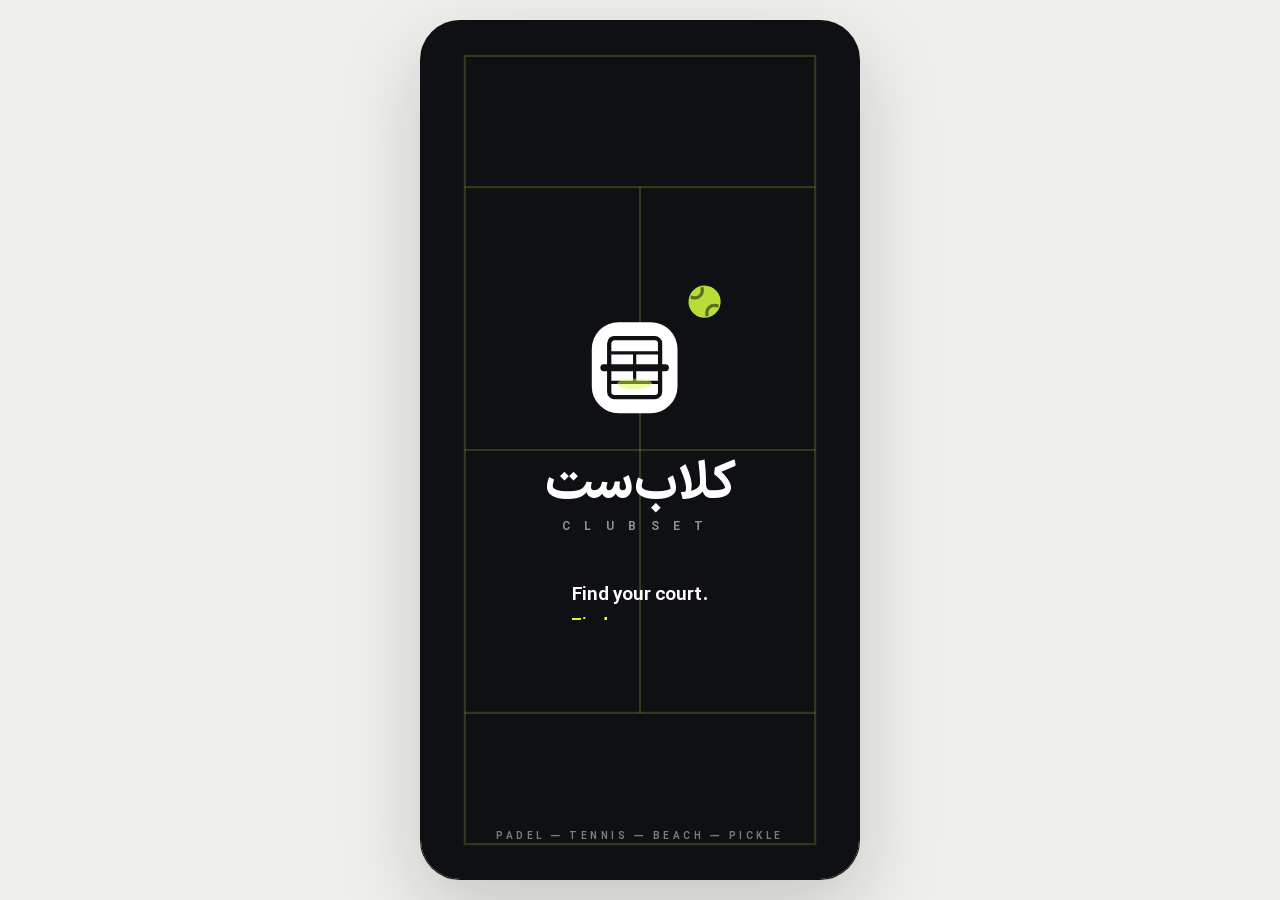
==== commit 6a31c484: "Update Co-Authored-By: Claude Opus 5.5 <noreply@anthropic.com>" ====
--- a/index.html
+++ b/index.html
@@ -8,9 +8,9 @@
     <meta name="description" content="کلاب‌ست — مارکت‌پلیس باشگاه‌های پدل، تنیس، تنیس ساحلی و پیکل‌بال در تهران، کرج، ساری، رشت و اصفهان: رزرو زمین، ساخت بازی با هم‌سطح‌ها، مربی، مسابقه، رنکینگ و فروشگاه." />
     <link rel="icon" href="data:image/svg+xml,<svg xmlns='http://www.w3.org/2000/svg' viewBox='0 0 40 40'><rect width='40' height='40' rx='12' fill='%2314110F'/><path d='M9 28C13 14 21 11 31 12' fill='none' stroke='%23F4F1EA' stroke-width='2.6' stroke-linecap='round' stroke-dasharray='0.1 5'/><circle cx='30.5' cy='12' r='4.2' fill='%23FF5B2E'/></svg>" />
     <title>کلاب‌ست | رزرو زمین، ساخت بازی و مسابقه</title>
-    <script type="module" crossorigin src="./assets/main-C3c05Ii_.js"></script>
+    <script type="module" crossorigin src="./assets/main-C3vg7d9z.js"></script>
     <link rel="modulepreload" crossorigin href="./assets/confetti.module-CkFfW5eh.js">
-    <link rel="stylesheet" crossorigin href="./assets/main-Y3sTd0t5.css">
+    <link rel="stylesheet" crossorigin href="./assets/main-LvV-NlK4.css">
   </head>
   <body>
     <div id="root"></div>
--- a/assets/main-LvV-NlK4.css
+++ b/assets/main-LvV-NlK4.css
@@ -0,0 +1 @@
+.leaflet-pane,.leaflet-tile,.leaflet-marker-icon,.leaflet-marker-shadow,.leaflet-tile-container,.leaflet-pane>svg,.leaflet-pane>canvas,.leaflet-zoom-box,.leaflet-image-layer,.leaflet-layer{position:absolute;left:0;top:0}.leaflet-container{overflow:hidden}.leaflet-tile,.leaflet-marker-icon,.leaflet-marker-shadow{-webkit-user-select:none;-moz-user-select:none;user-select:none;-webkit-user-drag:none}.leaflet-tile::selection{background:transparent}.leaflet-safari .leaflet-tile{image-rendering:-webkit-optimize-contrast}.leaflet-safari .leaflet-tile-container{width:1600px;height:1600px;-webkit-transform-origin:0 0}.leaflet-marker-icon,.leaflet-marker-shadow{display:block}.leaflet-container .leaflet-overlay-pane svg{max-width:none!important;max-height:none!important}.leaflet-container .leaflet-marker-pane img,.leaflet-container .leaflet-shadow-pane img,.leaflet-container .leaflet-tile-pane img,.leaflet-container img.leaflet-image-layer,.leaflet-container .leaflet-tile{max-width:none!important;max-height:none!important;width:auto;padding:0}.leaflet-container img.leaflet-tile{mix-blend-mode:plus-lighter}.leaflet-container.leaflet-touch-zoom{-ms-touch-action:pan-x pan-y;touch-action:pan-x pan-y}.leaflet-container.leaflet-touch-drag{-ms-touch-action:pinch-zoom;touch-action:none;touch-action:pinch-zoom}.leaflet-container.leaflet-touch-drag.leaflet-touch-zoom{-ms-touch-action:none;touch-action:none}.leaflet-container{-webkit-tap-highlight-color:transparent}.leaflet-container a{-webkit-tap-highlight-color:rgba(51,181,229,.4)}.leaflet-tile{filter:inherit;visibility:hidden}.leaflet-tile-loaded{visibility:inherit}.leaflet-zoom-box{width:0;height:0;-moz-box-sizing:border-box;box-sizing:border-box;z-index:800}.leaflet-overlay-pane svg{-moz-user-select:none}.leaflet-pane{z-index:400}.leaflet-tile-pane{z-index:200}.leaflet-overlay-pane{z-index:400}.leaflet-shadow-pane{z-index:500}.leaflet-marker-pane{z-index:600}.leaflet-tooltip-pane{z-index:650}.leaflet-popup-pane{z-index:700}.leaflet-map-pane canvas{z-index:100}.leaflet-map-pane svg{z-index:200}.leaflet-vml-shape{width:1px;height:1px}.lvml{behavior:url(#default#VML);display:inline-block;position:absolute}.leaflet-control{position:relative;z-index:800;pointer-events:visiblePainted;pointer-events:auto}.leaflet-top,.leaflet-bottom{position:absolute;z-index:1000;pointer-events:none}.leaflet-top{top:0}.leaflet-right{right:0}.leaflet-bottom{bottom:0}.leaflet-left{left:0}.leaflet-control{float:left;clear:both}.leaflet-right .leaflet-control{float:right}.leaflet-top .leaflet-control{margin-top:10px}.leaflet-bottom .leaflet-control{margin-bottom:10px}.leaflet-left .leaflet-control{margin-left:10px}.leaflet-right .leaflet-control{margin-right:10px}.leaflet-fade-anim .leaflet-popup{opacity:0;-webkit-transition:opacity .2s linear;-moz-transition:opacity .2s linear;transition:opacity .2s linear}.leaflet-fade-anim .leaflet-map-pane .leaflet-popup{opacity:1}.leaflet-zoom-animated{-webkit-transform-origin:0 0;-ms-transform-origin:0 0;transform-origin:0 0}svg.leaflet-zoom-animated{will-change:transform}.leaflet-zoom-anim .leaflet-zoom-animated{-webkit-transition:-webkit-transform .25s cubic-bezier(0,0,.25,1);-moz-transition:-moz-transform .25s cubic-bezier(0,0,.25,1);transition:transform .25s cubic-bezier(0,0,.25,1)}.leaflet-zoom-anim .leaflet-tile,.leaflet-pan-anim .leaflet-tile{-webkit-transition:none;-moz-transition:none;transition:none}.leaflet-zoom-anim .leaflet-zoom-hide{visibility:hidden}.leaflet-interactive{cursor:pointer}.leaflet-grab{cursor:-webkit-grab;cursor:-moz-grab;cursor:grab}.leaflet-crosshair,.leaflet-crosshair .leaflet-interactive{cursor:crosshair}.leaflet-popup-pane,.leaflet-control{cursor:auto}.leaflet-dragging .leaflet-grab,.leaflet-dragging .leaflet-grab .leaflet-interactive,.leaflet-dragging .leaflet-marker-draggable{cursor:move;cursor:-webkit-grabbing;cursor:-moz-grabbing;cursor:grabbing}.leaflet-marker-icon,.leaflet-marker-shadow,.leaflet-image-layer,.leaflet-pane>svg path,.leaflet-tile-container{pointer-events:none}.leaflet-marker-icon.leaflet-interactive,.leaflet-image-layer.leaflet-interactive,.leaflet-pane>svg path.leaflet-interactive,svg.leaflet-image-layer.leaflet-interactive path{pointer-events:visiblePainted;pointer-events:auto}.leaflet-container{background:#ddd;outline-offset:1px}.leaflet-container a{color:#0078a8}.leaflet-zoom-box{border:2px dotted #38f;background:#ffffff80}.leaflet-container{font-family:Helvetica Neue,Arial,Helvetica,sans-serif;font-size:12px;font-size:.75rem;line-height:1.5}.leaflet-bar{box-shadow:0 1px 5px #000000a6;border-radius:4px}.leaflet-bar a{background-color:#fff;border-bottom:1px solid #ccc;width:26px;height:26px;line-height:26px;display:block;text-align:center;text-decoration:none;color:#000}.leaflet-bar a,.leaflet-control-layers-toggle{background-position:50% 50%;background-repeat:no-repeat;display:block}.leaflet-bar a:hover,.leaflet-bar a:focus{background-color:#f4f4f4}.leaflet-bar a:first-child{border-top-left-radius:4px;border-top-right-radius:4px}.leaflet-bar a:last-child{border-bottom-left-radius:4px;border-bottom-right-radius:4px;border-bottom:none}.leaflet-bar a.leaflet-disabled{cursor:default;background-color:#f4f4f4;color:#bbb}.leaflet-touch .leaflet-bar a{width:30px;height:30px;line-height:30px}.leaflet-touch .leaflet-bar a:first-child{border-top-left-radius:2px;border-top-right-radius:2px}.leaflet-touch .leaflet-bar a:last-child{border-bottom-left-radius:2px;border-bottom-right-radius:2px}.leaflet-control-zoom-in,.leaflet-control-zoom-out{font:700 18px Lucida Console,Monaco,monospace;text-indent:1px}.leaflet-touch .leaflet-control-zoom-in,.leaflet-touch .leaflet-control-zoom-out{font-size:22px}.leaflet-control-layers{box-shadow:0 1px 5px #0006;background:#fff;border-radius:5px}.leaflet-control-layers-toggle{background-image:url([data-uri]);width:36px;height:36px}.leaflet-retina .leaflet-control-layers-toggle{background-image:url([data-uri]);background-size:26px 26px}.leaflet-touch .leaflet-control-layers-toggle{width:44px;height:44px}.leaflet-control-layers .leaflet-control-layers-list,.leaflet-control-layers-expanded .leaflet-control-layers-toggle{display:none}.leaflet-control-layers-expanded .leaflet-control-layers-list{display:block;position:relative}.leaflet-control-layers-expanded{padding:6px 10px 6px 6px;color:#333;background:#fff}.leaflet-control-layers-scrollbar{overflow-y:scroll;overflow-x:hidden;padding-right:5px}.leaflet-control-layers-selector{margin-top:2px;position:relative;top:1px}.leaflet-control-layers label{display:block;font-size:13px;font-size:1.08333em}.leaflet-control-layers-separator{height:0;border-top:1px solid #ddd;margin:5px -10px 5px -6px}.leaflet-default-icon-path{background-image:url([data-uri])}.leaflet-container .leaflet-control-attribution{background:#fff;background:#fffc;margin:0}.leaflet-control-attribution,.leaflet-control-scale-line{padding:0 5px;color:#333;line-height:1.4}.leaflet-control-attribution a{text-decoration:none}.leaflet-control-attribution a:hover,.leaflet-control-attribution a:focus{text-decoration:underline}.leaflet-attribution-flag{display:inline!important;vertical-align:baseline!important;width:1em;height:.6669em}.leaflet-left .leaflet-control-scale{margin-left:5px}.leaflet-bottom .leaflet-control-scale{margin-bottom:5px}.leaflet-control-scale-line{border:2px solid #777;border-top:none;line-height:1.1;padding:2px 5px 1px;white-space:nowrap;-moz-box-sizing:border-box;box-sizing:border-box;background:#fffc;text-shadow:1px 1px #fff}.leaflet-control-scale-line:not(:first-child){border-top:2px solid #777;border-bottom:none;margin-top:-2px}.leaflet-control-scale-line:not(:first-child):not(:last-child){border-bottom:2px solid #777}.leaflet-touch .leaflet-control-attribution,.leaflet-touch .leaflet-control-layers,.leaflet-touch .leaflet-bar{box-shadow:none}.leaflet-touch .leaflet-control-layers,.leaflet-touch .leaflet-bar{border:2px solid rgba(0,0,0,.2);background-clip:padding-box}.leaflet-popup{position:absolute;text-align:center;margin-bottom:20px}.leaflet-popup-content-wrapper{padding:1px;text-align:left;border-radius:12px}.leaflet-popup-content{margin:13px 24px 13px 20px;line-height:1.3;font-size:13px;font-size:1.08333em;min-height:1px}.leaflet-popup-content p{margin:1.3em 0}.leaflet-popup-tip-container{width:40px;height:20px;position:absolute;left:50%;margin-top:-1px;margin-left:-20px;overflow:hidden;pointer-events:none}.leaflet-popup-tip{width:17px;height:17px;padding:1px;margin:-10px auto 0;pointer-events:auto;-webkit-transform:rotate(45deg);-moz-transform:rotate(45deg);-ms-transform:rotate(45deg);transform:rotate(45deg)}.leaflet-popup-content-wrapper,.leaflet-popup-tip{background:#fff;color:#333;box-shadow:0 3px 14px #0006}.leaflet-container a.leaflet-popup-close-button{position:absolute;top:0;right:0;border:none;text-align:center;width:24px;height:24px;font:16px/24px Tahoma,Verdana,sans-serif;color:#757575;text-decoration:none;background:transparent}.leaflet-container a.leaflet-popup-close-button:hover,.leaflet-container a.leaflet-popup-close-button:focus{color:#585858}.leaflet-popup-scrolled{overflow:auto}.leaflet-oldie .leaflet-popup-content-wrapper{-ms-zoom:1}.leaflet-oldie .leaflet-popup-tip{width:24px;margin:0 auto;-ms-filter:"progid:DXImageTransform.Microsoft.Matrix(M11=0.70710678, M12=0.70710678, M21=-0.70710678, M22=0.70710678)";filter:progid:DXImageTransform.Microsoft.Matrix(M11=.70710678,M12=.70710678,M21=-.70710678,M22=.70710678)}.leaflet-oldie .leaflet-control-zoom,.leaflet-oldie .leaflet-control-layers,.leaflet-oldie .leaflet-popup-content-wrapper,.leaflet-oldie .leaflet-popup-tip{border:1px solid #999}.leaflet-div-icon{background:#fff;border:1px solid #666}.leaflet-tooltip{position:absolute;padding:6px;background-color:#fff;border:1px solid #fff;border-radius:3px;color:#222;white-space:nowrap;-webkit-user-select:none;-moz-user-select:none;-ms-user-select:none;user-select:none;pointer-events:none;box-shadow:0 1px 3px #0006}.leaflet-tooltip.leaflet-interactive{cursor:pointer;pointer-events:auto}.leaflet-tooltip-top:before,.leaflet-tooltip-bottom:before,.leaflet-tooltip-left:before,.leaflet-tooltip-right:before{position:absolute;pointer-events:none;border:6px solid transparent;background:transparent;content:""}.leaflet-tooltip-bottom{margin-top:6px}.leaflet-tooltip-top{margin-top:-6px}.leaflet-tooltip-bottom:before,.leaflet-tooltip-top:before{left:50%;margin-left:-6px}.leaflet-tooltip-top:before{bottom:0;margin-bottom:-12px;border-top-color:#fff}.leaflet-tooltip-bottom:before{top:0;margin-top:-12px;margin-left:-6px;border-bottom-color:#fff}.leaflet-tooltip-left{margin-left:-6px}.leaflet-tooltip-right{margin-left:6px}.leaflet-tooltip-left:before,.leaflet-tooltip-right:before{top:50%;margin-top:-6px}.leaflet-tooltip-left:before{right:0;margin-right:-12px;border-left-color:#fff}.leaflet-tooltip-right:before{left:0;margin-left:-12px;border-right-color:#fff}@media print{.leaflet-control{-webkit-print-color-adjust:exact;print-color-adjust:exact}}@font-face{font-family:IRANSansX;src:url(./IRANSansX-Light-C6am5WMW.woff2) format("woff2");font-weight:300;font-display:swap}@font-face{font-family:IRANSansX;src:url(./IRANSansX-Regular-DwTxYnTS.woff2) format("woff2");font-weight:400;font-display:swap}@font-face{font-family:IRANSansX;src:url(./IRANSansX-Medium-D2vCKVu8.woff2) format("woff2");font-weight:500;font-display:swap}@font-face{font-family:IRANSansX;src:url(./IRANSansX-Bold-BgWQqT_N.woff2) format("woff2");font-weight:600 900;font-display:swap}:root{--paper: #F6F3EE;--paper2: #EEEAE2;--card: #FFFFFF;--ink: #14110F;--ink2: #3E3A35;--muted: #7D776F;--line: #E6E0D6;--line2: #D8D1C5;--accent: #FF5B2E;--accent-ink: #D23E14;--accent-soft: #FFE6DD;--ok: #17A06B;--warn: #D69A1C;--bad: #D2403A;--blue: #2E5BFF;--r: 22px;--r-sm: 14px;--r-xs: 10px;--sh: 0 1px 2px rgba(20,17,15,.05), 0 6px 24px rgba(20,17,15,.06);--sh-lg: 0 20px 60px rgba(20,17,15,.18);--ease: cubic-bezier(.2,.8,.2,1);color-scheme:light}*{box-sizing:border-box;-webkit-tap-highlight-color:transparent}html,body,#root{margin:0;height:100%}body{font-family:IRANSansX,system-ui,sans-serif;background:var(--paper);color:var(--ink);font-size:14.5px;line-height:1.65;-webkit-font-smoothing:antialiased}button{font:inherit;color:inherit;background:none;border:0;padding:0;cursor:pointer;text-align:inherit}button:disabled{cursor:not-allowed;opacity:.45}input,textarea,select{font:inherit;color:inherit}h1,h2,h3,h4,p{margin:0}a{color:inherit;text-decoration:none}img{display:block;max-width:100%}small{font-size:12px}.grow{flex:1;min-width:0}.muted{color:var(--muted)}.small{font-size:13px}.tiny{font-size:11.5px;line-height:1.6;margin-top:10px}.center{text-align:center}.ltr{direction:ltr;unicode-bidi:plaintext}.row-between{display:flex;align-items:center;justify-content:space-between;gap:10px}.row2{display:grid;grid-template-columns:1fr 1fr;gap:10px;margin-top:12px}.row2>:only-child{grid-column:1 / -1}.stack{display:grid;gap:12px}.label{font-size:13px;font-weight:700;color:var(--ink2);margin:18px 0 8px;display:flex;align-items:center;gap:8px}.hint{font-size:13px;color:var(--ink2);background:var(--paper2);border-radius:var(--r-sm);padding:11px 14px;margin:12px 0;line-height:1.7}.hint.warn{background:#fff3d6;color:#7a5600}.pill{display:inline-flex;align-items:center;gap:4px;background:var(--paper2);font-size:11.5px;font-weight:700;padding:3px 10px;border-radius:99px}.pill.accent{background:var(--accent-soft);color:var(--accent-ink)}.accent-ink{color:var(--accent-ink)}.foot-space{height:110px}.pad{padding:4px 20px 24px}.kv{display:flex;align-items:center;justify-content:space-between;gap:12px;padding:10px 0;border-bottom:1px dashed var(--line);font-size:13.5px}.kv>span:first-child{color:var(--muted)}.kv.total{border:0;font-size:15px;padding-top:14px}.kv.total b{font-size:17px}.neg{color:var(--bad)}.warn-t{color:var(--bad);font-weight:700}.btn{display:inline-flex;align-items:center;justify-content:center;gap:8px;height:48px;padding:0 22px;border-radius:14px;font-weight:700;font-size:14.5px;transition:transform .15s var(--ease),background .2s,box-shadow .2s;white-space:nowrap}.btn:active:not(:disabled){transform:scale(.97)}.btn.block{width:100%;margin-top:14px}.btn.sm{height:36px;padding:0 14px;font-size:13px;border-radius:11px}.btn.primary{background:var(--ink);color:#fff;box-shadow:0 6px 18px #14110f2e}.btn.primary:hover:not(:disabled){background:#000}.btn.dark{background:var(--ink);color:#fff}.btn.ghost{background:var(--card);border:1.5px solid var(--line2)}.btn.ghost:hover{border-color:var(--ink)}.btn.light{background:#ffffff2e;color:#fff;-webkit-backdrop-filter:blur(8px);backdrop-filter:blur(8px)}.btn.danger{background:var(--bad);color:#fff}.btn.danger-ghost{color:var(--bad);border:1.5px solid #F2C9C6;background:#fff}.link-btn{color:var(--accent-ink);font-weight:700;font-size:13px;display:inline-flex;align-items:center;gap:4px}.icon-btn{width:40px;height:40px;border-radius:12px;display:grid;place-items:center;position:relative}.icon-btn:hover{background:var(--paper2)}.icon-btn.sm{width:30px;height:30px;border-radius:9px;background:var(--paper2)}.round{width:42px;height:42px;border-radius:50%;display:grid;place-items:center;background:#ffffffeb;box-shadow:var(--sh);color:var(--ink)}.round.light{background:#fff3;color:#fff;-webkit-backdrop-filter:blur(6px);backdrop-filter:blur(6px);box-shadow:none}.round.fav-on{color:var(--accent)}.field{width:100%;height:50px;border-radius:14px;border:1.5px solid var(--line2);background:var(--card);padding:0 16px;outline:none;transition:border .15s,box-shadow .15s;margin-top:8px}textarea.field{height:auto;padding:12px 16px;resize:vertical}.field:focus{border-color:var(--ink);box-shadow:0 0 0 4px #14110f0f}.field.big{height:62px;font-size:22px;font-weight:700;letter-spacing:1px;text-align:center}.field.otp{letter-spacing:18px;font-size:28px}.field.num{direction:ltr;text-align:left;max-width:200px}.field.sm{height:38px;max-width:110px;margin:0}.mini-select{border:1.5px solid var(--line2);border-radius:10px;height:34px;padding:0 10px;background:#fff}.chips{display:flex;flex-wrap:wrap;gap:8px;margin:6px 0}.chip{height:36px;padding:0 14px;border-radius:99px;border:1.5px solid var(--line2);background:var(--card);font-size:13px;font-weight:600;display:inline-flex;align-items:center;gap:6px;white-space:nowrap;transition:all .15s}.chip.on{background:var(--ink);color:#fff;border-color:var(--ink)}.check{width:22px;height:22px;border-radius:7px;border:1.8px solid var(--line2);display:grid;place-items:center;color:transparent;flex:none;transition:.15s}.check.on{background:var(--ink);border-color:var(--ink);color:#fff}.check-row{display:flex;align-items:center;gap:12px;width:100%;padding:13px 14px;border-radius:14px;background:var(--paper2);margin-top:10px;font-size:13.5px;font-weight:500}.check-row.on{background:var(--card);box-shadow:inset 0 0 0 1.5px var(--ink)}.switch{width:46px;height:28px;border-radius:99px;background:var(--line2);position:relative;flex:none;transition:.2s;display:inline-block}.switch i{position:absolute;top:3px;inset-inline-start:3px;width:22px;height:22px;border-radius:50%;background:#fff;box-shadow:0 1px 3px #0003;transition:.2s var(--ease)}.switch.on{background:var(--ok)}.switch.on i{inset-inline-start:21px}.stepper{display:inline-flex;align-items:center;gap:14px;background:var(--paper2);border-radius:14px;padding:6px}.stepper button{width:38px;height:38px;border-radius:10px;background:#fff;display:grid;place-items:center;box-shadow:var(--sh)}.stepper b{min-width:28px;text-align:center;font-size:18px}.stepper.sm button{width:28px;height:28px}.stepper.sm b{font-size:14px;min-width:18px}.steps{display:flex;gap:5px}.steps span{width:18px;height:5px;border-radius:9px;background:var(--line2);transition:.3s}.steps span.on{background:var(--ink);width:26px}.seg{display:flex;background:var(--paper2);border-radius:14px;padding:4px;gap:2px;margin:4px 0 14px}.seg button{flex:1;height:38px;border-radius:11px;font-size:13px;font-weight:700;position:relative;color:var(--muted);display:grid;place-items:center;white-space:nowrap;padding:0 10px}.seg button.on{color:var(--ink)}.seg button span{position:relative;z-index:1;display:inline-flex}.seg-ind{position:absolute;top:0;right:0;bottom:0;left:0;background:#fff;border-radius:11px;box-shadow:0 1px 4px #00000014}.seg.small{margin:0;display:inline-flex}.seg.small button{height:32px;flex:none;padding:0 12px;font-size:12.5px}.empty{text-align:center;padding:34px 20px;display:grid;justify-items:center;gap:6px;color:var(--muted)}.empty b{color:var(--ink);font-size:15px}.empty-ico{width:60px;height:60px;border-radius:20px;background:var(--paper2);display:grid;place-items:center;color:var(--ink2);margin-bottom:4px}.empty .btn{margin-top:10px}.stars{display:inline-flex;gap:1px;color:#f2a61a}.rating{display:inline-flex;align-items:center;gap:3px;font-size:13px;white-space:nowrap}.rating svg{color:#f2a61a}.avatar{display:inline-grid;place-items:center;border-radius:50%;font-weight:800;flex:none}.lvl-badge{display:inline-flex;align-items:center;gap:5px;background:color-mix(in srgb,var(--c) 14%,white);color:var(--c);border-radius:99px;padding:2px 9px 2px 4px;font-size:11.5px;font-weight:700}.lvl-badge b{background:var(--c);color:#fff;border-radius:99px;padding:0 7px}.badge{display:inline-flex;align-items:center;gap:4px;background:#fffffff0;color:var(--ink);font-size:11px;font-weight:800;padding:4px 9px;border-radius:99px;box-shadow:0 2px 8px #0000001f}.badge.ad{background:var(--ink);color:#fff}.badge.hot{background:var(--accent);color:#fff}.badge.solid{background:var(--ink);color:#fff;box-shadow:none}.loading{position:fixed;top:0;right:0;bottom:0;left:0;display:grid;place-items:center}.spinner{width:34px;height:34px;border:3px solid var(--line);border-top-color:var(--ink);border-radius:50%;animation:spin .8s linear infinite}@keyframes spin{to{transform:rotate(360deg)}}.logo{display:inline-flex;align-items:center;gap:10px}.logo-word{display:grid;line-height:1.1}.logo-word b{font-size:22px;font-weight:900;letter-spacing:-.5px}.logo-word small{font-size:11px;opacity:.6;font-weight:600}.logo.dark{color:#f4f1ea}.gate{min-height:100%;display:grid;grid-template-columns:1.15fr 1fr;background:var(--ink)}.gate-art{position:relative;overflow:hidden;color:#f4f1ea;padding:44px;display:flex;flex-direction:column;justify-content:flex-end;min-height:100vh}.gate-photos{position:absolute;top:0;right:0;bottom:0;left:0;display:grid;grid-template-columns:1fr 1fr;grid-template-rows:1.3fr 1fr;gap:4px;opacity:.55}.gate-photos img{width:100%;height:100%;object-fit:cover}.gate-art:before{content:"";position:absolute;top:0;right:0;bottom:0;left:0;background:linear-gradient(to top,var(--ink) 25%,rgba(20,17,15,.55) 60%,rgba(20,17,15,.2));z-index:1}.gate-copy{position:relative;z-index:2;max-width:560px}.gate-copy h1{font-size:clamp(34px,4.4vw,58px);line-height:1.2;font-weight:900;margin:26px 0 14px;letter-spacing:-1px}.gate-copy h1 em{font-style:normal;color:var(--accent)}.gate-copy p{font-size:16px;opacity:.78;max-width:460px}.gate-stats{display:flex;gap:22px;margin-top:26px;flex-wrap:wrap}.gate-stats span{font-size:13px;opacity:.8}.gate-stats b{display:block;font-size:28px;font-weight:900;color:#fff}.gate-cities{display:flex;gap:8px;flex-wrap:wrap;margin-top:20px}.gate-cities span{border:1px solid rgba(255,255,255,.25);border-radius:99px;padding:4px 14px;font-size:12.5px}.gate-panel{background:var(--paper);display:flex;align-items:center;justify-content:center;padding:36px 24px;border-radius:32px 0 0 32px}.gate-box{width:100%;max-width:440px}.gate-box h2{font-size:26px;font-weight:900;margin:14px 0 6px}.gate-box>.muted{margin-bottom:18px}.role-list{display:grid;gap:10px;margin:18px 0 10px}.role{display:flex;align-items:center;gap:14px;padding:16px;border-radius:18px;background:var(--card);box-shadow:var(--sh);transition:transform .15s,box-shadow .15s}.role:hover{transform:translateY(-2px);box-shadow:var(--sh-lg)}.role-ico{width:48px;height:48px;border-radius:14px;display:grid;place-items:center;background:var(--ink);color:#fff}.role b{display:block;font-size:16px}.role small{color:var(--muted)}.city-pick{display:grid;grid-template-columns:repeat(3,1fr);gap:8px}.city-pick button{position:relative;border-radius:14px;overflow:hidden;height:74px;outline:3px solid transparent;transition:outline .15s}.city-pick img{width:100%;height:100%;object-fit:cover;filter:brightness(.6)}.city-pick span{position:absolute;inset:auto 10px 8px auto;color:#fff;font-weight:800}.city-pick button.on{outline-color:var(--accent)}.sport-level{border-radius:16px;background:var(--card);margin-top:10px;box-shadow:var(--sh);overflow:hidden}.sport-level.on{box-shadow:inset 0 0 0 2px var(--c)}.sl-head{display:flex;align-items:center;gap:12px;width:100%;padding:12px 14px}.sl-levels{display:grid;grid-template-columns:repeat(4,1fr);gap:6px;padding:0 12px 12px}.sl-levels button{height:36px;border-radius:10px;background:var(--paper2);font-size:12.5px;font-weight:700}.sl-levels button.on{background:var(--c);color:#fff}.club-pick{display:grid;gap:8px;max-height:300px;overflow:auto;padding:2px}.club-pick button{display:flex;align-items:center;gap:12px;padding:8px;border-radius:14px;background:var(--card);text-align:right}.club-pick button.on{box-shadow:inset 0 0 0 2px var(--ink)}.club-pick img{width:48px;height:48px;border-radius:10px;object-fit:cover}.club-pick b,.club-pick small{display:block}.club-pick small{color:var(--muted)}.or{text-align:center;margin:22px 0 4px;font-size:13px;color:var(--muted)}.admin-teaser{display:grid;grid-template-columns:1fr 1fr;gap:10px;margin:16px 0}.admin-teaser div{background:var(--card);border-radius:16px;padding:16px;box-shadow:var(--sh)}.admin-teaser b{font-size:28px;font-weight:900;display:block}.onboard .label:first-of-type{margin-top:12px}.onboard .steps{margin:8px 0 4px}.sport-grid{display:grid;grid-template-columns:1fr 1fr;gap:8px}.sport-tile{display:flex;align-items:center;gap:10px;padding:14px;border-radius:16px;background:var(--card);box-shadow:var(--sh)}.sport-tile.on{background:var(--soft);box-shadow:inset 0 0 0 2px var(--c)}.review-card{background:var(--card);border-radius:18px;padding:18px;box-shadow:var(--sh);margin-top:14px}.review-card h4{font-size:18px;margin-bottom:6px}.onboard-done{text-align:center}.onboard-done h3{font-size:20px;margin:14px 0 6px}.timeline-mini{text-align:right;margin:18px 0;padding:0;list-style:none;counter-reset:s}.timeline-mini li{counter-increment:s;padding:8px 40px 8px 0;position:relative;color:var(--muted)}.timeline-mini li:before{content:counter(s);position:absolute;right:0;top:6px;width:26px;height:26px;border-radius:50%;background:var(--paper2);display:grid;place-items:center;font-size:12px;font-weight:800}.timeline-mini li.on{color:var(--ink);font-weight:700}.timeline-mini li.on:before{background:var(--ok);color:#fff}.big-check{width:84px;height:84px;border-radius:50%;display:inline-grid;place-items:center;background:var(--ok);color:#fff;box-shadow:0 12px 32px #17a06b59}@media (max-width: 900px){.gate{grid-template-columns:1fr}.gate-art{min-height:52vh;padding:28px 22px}.gate-panel{border-radius:28px 28px 0 0;margin-top:-28px;position:relative;z-index:3;padding:28px 18px 40px}}.stage{position:fixed;top:0;right:0;bottom:0;left:0;display:grid;place-items:center;background:#1c1916}.stage-bg{position:absolute;top:0;right:0;bottom:0;left:0;background:center/cover;filter:blur(50px) brightness(.35);transform:scale(1.2)}.phone{position:relative;width:100%;max-width:440px;height:100dvh;background:var(--paper);overflow:hidden}@media (min-width: 520px){.phone{height:min(930px,95dvh);border-radius:40px;box-shadow:0 40px 120px #0009,0 0 0 10px #0b0a09,0 0 0 11px #2a2622}}.player,.tab-pages{position:absolute;top:0;right:0;bottom:0;left:0}.scroll{position:absolute;top:0;right:0;bottom:0;left:0;overflow-y:auto;overflow-x:hidden;padding:0 16px;scrollbar-width:none;overscroll-behavior:contain}.scroll::-webkit-scrollbar{display:none}.page-over{position:absolute;top:0;right:0;bottom:0;left:0;z-index:20;background:var(--paper)}.tabbar{position:absolute;inset:auto 12px 12px;height:70px;background:#14110ff0;-webkit-backdrop-filter:blur(16px);backdrop-filter:blur(16px);border-radius:24px;display:flex;padding:0 6px;z-index:30;box-shadow:0 14px 40px #14110f59}.tabbar button{flex:1;display:grid;justify-items:center;align-content:center;gap:2px;color:#ffffff80;font-size:10.5px;font-weight:700;position:relative}.tabbar button.on{color:#fff}.tab-ico{position:relative}.tab-ico .dot{position:absolute;top:-6px;left:-10px;min-width:18px;height:18px;border-radius:9px;background:var(--accent);color:#fff;font-style:normal;font-size:10px;display:grid;place-items:center;padding:0 4px;border:2px solid var(--ink)}.tab-ind{position:absolute;bottom:7px;width:18px;height:3px;border-radius:3px;background:var(--accent)}.sheet-wrap{position:fixed;top:0;right:0;bottom:0;left:0;z-index:60}.phone .sheet-wrap{position:absolute}.sheet-bg{position:absolute;top:0;right:0;bottom:0;left:0;background:#14110f73;-webkit-backdrop-filter:blur(2px);backdrop-filter:blur(2px)}.sheet{position:absolute;inset:auto 0 0;max-height:88%;background:var(--paper);border-radius:28px 28px 0 0;overflow-y:auto;scrollbar-width:none;padding-bottom:env(safe-area-inset-bottom)}.sheet.full{height:94%;max-height:94%}.sheet-grip{width:40px;height:5px;border-radius:5px;background:var(--line2);margin:10px auto 2px}.sheet-head{display:flex;align-items:center;justify-content:space-between;padding:8px 20px 10px;position:sticky;top:0;background:var(--paper);z-index:2}.sheet-head h3{font-size:18px;font-weight:800}.portal-desk .sheet-wrap{display:flex;align-items:center;justify-content:center;padding:20px}.portal-desk .sheet{position:relative;inset:auto;width:100%;max-width:540px;max-height:88vh;border-radius:26px;box-shadow:var(--sh-lg)}.portal-desk .sheet.full{height:auto}.portal-desk .sheet-grip{display:none}@media (max-width: 700px){.portal-desk .sheet-wrap{align-items:flex-end;padding:0}.portal-desk .sheet{border-radius:26px 26px 0 0}}.toasts{position:fixed;top:16px;left:50%;transform:translate(-50%);z-index:9999;display:grid;gap:8px;width:min(400px,92vw);pointer-events:none}.toast{background:var(--ink);color:#fff;border-radius:16px;padding:12px 16px;font-size:13.5px;font-weight:600;display:flex;align-items:center;gap:10px;box-shadow:var(--sh-lg)}.toast-ico{font-size:18px}.book-head,.home-head{display:flex;align-items:center;justify-content:space-between;padding:18px 2px 0;gap:12px}.city-btn{display:inline-flex;align-items:center;gap:6px;height:40px;padding:0 14px;border-radius:99px;background:var(--card);box-shadow:var(--sh);font-size:14px}.city-btn svg:first-child{color:var(--accent)}.head-actions{display:flex;align-items:center;gap:6px}.ping{position:absolute;top:9px;left:10px;width:8px;height:8px;border-radius:50%;background:var(--accent);box-shadow:0 0 0 2px var(--paper)}.book-title{font-size:32px;font-weight:900;line-height:1.2;letter-spacing:-.6px;margin:18px 2px 16px}.book-title em{font-style:normal;color:var(--accent)}.modes{display:flex;gap:8px;overflow-x:auto;scrollbar-width:none;margin:0 -16px;padding:2px 16px 6px}.modes::-webkit-scrollbar,.sports::-webkit-scrollbar,.h-scroll::-webkit-scrollbar,.date-strip::-webkit-scrollbar,.slot-row::-webkit-scrollbar{display:none}.mode{flex:none;width:112px;padding:12px;border-radius:18px;background:var(--card);box-shadow:var(--sh);display:grid;gap:2px;text-align:right;transition:.2s var(--ease)}.mode-ico{width:38px;height:38px;border-radius:12px;display:grid;place-items:center;background:var(--paper2);margin-bottom:6px;transition:.2s}.mode b{font-size:13px;line-height:1.4}.mode small{color:var(--muted);font-size:11px;line-height:1.4}.mode.on{background:var(--ink);color:#fff;transform:translateY(-2px);box-shadow:0 10px 24px #14110f40}.mode.on .mode-ico{background:var(--accent);color:#fff}.mode.on small{color:#fff9}.sports{display:flex;gap:8px;overflow-x:auto;scrollbar-width:none;margin:12px -16px;padding:2px 16px}.sports.tight{margin:8px 0 12px;padding:0;flex-wrap:wrap}.sport-pill{flex:none;display:inline-flex;align-items:center;gap:6px;height:40px;padding:0 14px;border-radius:99px;background:var(--card);border:1.5px solid var(--line);font-weight:700;font-size:13px;transition:.15s}.sport-pill.on{background:var(--c, var(--ink));border-color:var(--c, var(--ink));color:#fff}.card{background:var(--card);border-radius:var(--r);box-shadow:var(--sh);padding:14px;margin:12px 0}.where-head{display:flex;align-items:center;gap:12px;width:100%}.where-head b{display:block;font-size:15px}.where-head small{color:var(--muted);display:block;overflow:hidden;text-overflow:ellipsis;white-space:nowrap}.where-head.static{margin-bottom:10px}.where-step{width:30px;height:30px;border-radius:10px;background:var(--ink);color:#fff;display:grid;place-items:center;font-weight:900;font-size:14px;flex:none}.where-body{overflow:hidden}.where-actions{display:flex;align-items:center;gap:8px;flex-wrap:wrap;margin-top:8px}.legend{font-size:11px;color:var(--muted);display:inline-flex;align-items:center;gap:5px;margin-inline-start:auto}.legend i{width:9px;height:9px;border-radius:50%;background:var(--ok)}.tilemap{display:grid;gap:8px;margin-top:14px;position:relative;padding-top:4px}.compass{position:absolute;top:-10px;left:-4px;font-size:10px;font-weight:900;color:var(--muted)}.compass:after{content:"↑";margin-inline-start:2px}.tile{position:relative;min-height:74px;border-radius:16px;padding:10px;display:flex;flex-direction:column;justify-content:space-between;text-align:right;background:color-mix(in srgb,var(--ok) calc(var(--heat) * 22%),#F4F1EB);box-shadow:0 4px #ded6c8,inset 0 0 0 1.5px #14110f0d;transition:box-shadow .15s,transform .15s,background .2s}.tile:active{transform:translateY(3px);box-shadow:0 1px #ded6c8}.tile-name{font-weight:800;font-size:13px;line-height:1.3}.tile-meta{font-size:11px;color:var(--ink2);display:flex;align-items:center;gap:3px}.tile-meta b{font-size:13px}.tile-free{font-style:normal;margin-inline-start:auto;background:var(--ok);color:#fff;font-size:10.5px;font-weight:800;border-radius:99px;padding:1px 7px}.tile.empty{background:repeating-linear-gradient(135deg,#f4f1eb 0,#f4f1eb 6px,#eee9e1 6px,#eee9e1 12px);box-shadow:inset 0 0 0 1.5px var(--line);color:var(--muted);cursor:default}.tile.empty small{font-size:10.5px}.tile.on{background:var(--ink);color:#fff;box-shadow:0 4px #000,0 10px 24px #14110f4d;transform:translateY(-2px)}.tile.on .tile-meta{color:#ffffffbf}.tile.on .tile-free{background:var(--accent)}.tile-glow{position:absolute;top:8px;left:8px;width:10px;height:10px;border-radius:50%;background:var(--accent);box-shadow:0 0 0 4px #ff5b2e40,0 0 14px var(--accent)}.date-strip{display:flex;gap:6px;overflow-x:auto;scrollbar-width:none;padding:2px 0 6px}.date-strip button{flex:none;width:54px;padding:7px 0 5px;border-radius:14px;background:var(--paper2);display:grid;justify-items:center;position:relative;transition:.15s}.date-strip button small{font-size:10.5px;color:var(--muted);line-height:1.3}.date-strip button .mon{font-size:9.5px}.date-strip button b{font-size:18px;line-height:1.3}.date-strip button.fri b{color:var(--accent-ink)}.date-strip button.on{background:var(--ink);color:#fff}.date-strip button.on small{color:#ffffffb3}.date-strip button.on b{color:#fff}.date-strip button i{position:absolute;bottom:3px;width:5px;height:5px;border-radius:50%;background:var(--accent)}.tod{display:grid;grid-template-columns:repeat(5,1fr);gap:6px;margin-top:8px}.tod button{display:grid;justify-items:center;gap:2px;padding:8px 0;border-radius:12px;background:var(--paper2);font-size:11.5px;font-weight:700;color:var(--ink2)}.tod button.on{background:var(--accent-soft);color:var(--accent-ink);box-shadow:inset 0 0 0 1.5px var(--accent)}.dur-row{display:flex;align-items:center;justify-content:space-between;margin-top:12px}.dur{display:flex;gap:6px}.dur button{width:62px;height:46px;border-radius:12px;background:var(--paper2);display:grid;place-items:center;line-height:1.1}.dur button b{font-size:17px}.dur button small{font-size:10px;color:var(--muted)}.dur button.on{background:var(--ink);color:#fff}.dur button.on small{color:#ffffffb3}.ads{display:flex;gap:10px;overflow-x:auto;scrollbar-width:none;margin:14px -16px 4px;padding:0 16px;scroll-snap-type:x mandatory}.ad-card,.promo{flex:none;width:88%;height:128px;border-radius:20px;overflow:hidden;position:relative;scroll-snap-align:center;color:#fff;text-align:right}.promo{width:100%;margin:18px 0}.ad-card img,.promo img{width:100%;height:100%;object-fit:cover}.ad-card:after,.promo:after{content:"";position:absolute;top:0;right:0;bottom:0;left:0;background:linear-gradient(to left,#14110fd9,#14110f1a)}.ad-copy{position:absolute;inset:auto 16px 14px auto;z-index:1;display:grid}.ad-copy b{font-size:18px;font-weight:900}.ad-copy small{opacity:.85}.ad-tag{position:absolute;top:10px;left:10px;z-index:1;font-size:10px;background:#fff3;-webkit-backdrop-filter:blur(6px);backdrop-filter:blur(6px);padding:2px 8px;border-radius:99px}.results-head{display:flex;align-items:center;justify-content:space-between;margin:18px 2px 8px}.results-head b{font-size:16px}.chips.sort{flex-wrap:nowrap;overflow-x:auto;scrollbar-width:none;margin:0 -16px 10px;padding:0 16px}.results{display:grid;gap:16px}.club-card{background:var(--card);border-radius:var(--r);overflow:hidden;box-shadow:var(--sh)}.club-card.featured{box-shadow:0 0 0 2px var(--ink),var(--sh)}.gallery{position:relative;overflow:hidden;background:var(--paper2)}.gallery-track{display:flex;height:100%;overflow-x:auto;scroll-snap-type:x mandatory;scrollbar-width:none}.gallery-track::-webkit-scrollbar{display:none}.gallery-track img{flex:none;width:100%;height:100%;object-fit:cover;scroll-snap-align:center}.gallery-dots{position:absolute;bottom:10px;left:50%;transform:translate(-50%);display:flex;gap:4px}.gallery-dots i{width:6px;height:6px;border-radius:50%;background:#ffffff8c;transition:.2s}.gallery-dots i.on{background:#fff;width:16px;border-radius:4px}.fav{position:absolute;top:10px;left:10px;width:38px;height:38px;border-radius:50%;background:#ffffffeb;display:grid;place-items:center;color:var(--ink)}.fav.on{color:var(--accent)}.cc-badges{position:absolute;top:10px;right:10px;display:flex;gap:5px;flex-wrap:wrap}.cc-sports{position:absolute;bottom:10px;right:10px;display:flex;gap:4px}.cc-sports span{width:26px;height:26px;border-radius:8px;display:grid;place-items:center;color:#fff;box-shadow:0 2px 6px #0003}.cc-body{display:block;width:100%;padding:12px 14px 4px}.cc-body h3{font-size:16.5px;font-weight:800}.cc-price{margin-top:2px;font-size:13px}.cc-price b{font-size:16px}.slot-row{display:flex;gap:6px;overflow-x:auto;padding:8px 14px 14px;scrollbar-width:none}.slot{flex:none;min-width:64px;padding:6px 8px;border-radius:12px;background:#eaf7f0;color:#0c6b47;display:grid;justify-items:center;line-height:1.3;border:1.5px solid #CDEBDC;transition:.15s}.slot b{font-size:14px}.slot small{font-size:10px;opacity:.8}.slot:hover{background:var(--ok);color:#fff;border-color:var(--ok)}.slot.more{background:var(--paper2);color:var(--ink2);border-color:transparent;place-content:center;font-weight:800}.slot-none{padding:6px 14px 14px;font-size:12.5px;color:var(--muted)}.slot-none button{color:var(--accent-ink);font-weight:700}.map-wrap{position:relative;height:520px;border-radius:var(--r);overflow:hidden;box-shadow:var(--sh)}.leaflet-box{width:100%;height:100%}.map-card{position:absolute;inset:auto 10px 10px;z-index:500}.map-card .gallery{height:120px!important}.pin-wrap{background:none;border:0}.pin{display:inline-block;transform:translate(-50%,-50%);background:#fff;color:var(--ink);font:800 12px IRANSansX;padding:5px 10px;border-radius:99px;box-shadow:0 2px 10px #00000040;white-space:nowrap;transition:.15s}.pin.on{background:var(--ink);color:#fff;transform:translate(-50%,-50%) scale(1.12)}.pin-dot{display:block;width:22px;height:22px;border-radius:50%;background:var(--accent);border:4px solid #fff;box-shadow:0 2px 10px #00000059;transform:translate(-50%,-50%)}.leaflet-container{font-family:IRANSansX;background:#eae6df}.leaflet-tile-pane{filter:grayscale(.75) contrast(.92) brightness(1.04) sepia(.08)}.create-game{display:flex;align-items:center;gap:12px;width:100%;padding:16px;border-radius:var(--r);background:var(--accent);color:#fff;margin-top:14px;box-shadow:0 10px 28px #ff5b2e59;text-align:right}.cg-ico{width:46px;height:46px;border-radius:14px;background:#ffffff38;display:grid;place-items:center}.create-game b{display:block;font-size:16px}.create-game small{opacity:.85}.game-card{background:var(--card);border-radius:var(--r);padding:14px;box-shadow:var(--sh);display:grid;gap:10px;min-width:290px;border-top:4px solid var(--c)}.gc-top{display:flex;justify-content:space-between;align-items:center}.gc-sport{display:inline-flex;align-items:center;gap:5px;background:var(--soft);color:var(--c);font-weight:800;font-size:12px;padding:3px 10px;border-radius:99px}.gc-when{font-size:13px}.gc-mid{display:flex;align-items:center;justify-content:space-between}.seats{display:flex;gap:4px}.seat-empty{border-radius:50%;border:2px dashed var(--line2);display:grid;place-items:center;color:var(--muted);flex:none}.gc-lvl{text-align:left;display:grid;line-height:1.3}.gc-lvl small{color:var(--muted)}.gc-lvl b{font-size:15px}.fit{font-size:10.5px;color:var(--ok);font-weight:800}.gc-foot{display:flex;align-items:center;justify-content:space-between;border-top:1px dashed var(--line);padding-top:10px}.coach-card{display:flex;gap:14px;background:var(--card);border-radius:var(--r);padding:14px;box-shadow:var(--sh)}.coach-card h4{font-size:15px}.lv-tags{display:flex;gap:4px;margin-top:8px}.lv-tags span{font-size:10.5px;background:var(--paper2);padding:1px 8px;border-radius:99px}.tour-intro{background:var(--ink);color:#fff;border-radius:var(--r);padding:16px;margin-top:14px;font-size:13.5px}.tour-intro b{color:var(--accent)}.tour-card{display:block;width:100%;background:var(--card);border-radius:var(--r);overflow:hidden;box-shadow:var(--sh);text-align:right;min-width:280px}.tc-img{position:relative;height:110px}.tc-img img{width:100%;height:100%;object-fit:cover}.tc-kind{position:absolute;top:10px;right:10px;background:var(--ink);color:#fff;font-size:11px;font-weight:800;padding:3px 10px;border-radius:99px}.tour-card.friday .tc-kind,.tc-kind.friday{background:var(--accent)}.tc-body{padding:12px 14px 14px;position:relative}.tc-date{position:absolute;top:-30px;left:14px;background:#fff;border-radius:14px;padding:6px 12px;text-align:center;box-shadow:var(--sh);display:grid;line-height:1.3}.tc-date small{color:var(--muted);font-size:10.5px}.tc-body h4{font-size:16px}.tc-bar,.mini-bar{height:6px;border-radius:6px;background:var(--paper2);margin:10px 0 6px;overflow:hidden}.tc-bar i,.mini-bar i{display:block;height:100%;background:var(--accent);border-radius:6px}.mini-bar{width:80px;display:inline-block;vertical-align:middle;margin:0 6px 0 0}.tc-prize{display:inline-flex;align-items:center;gap:5px;font-size:12px;color:var(--accent-ink);font-weight:700;margin-top:6px}.city-cards{display:grid;gap:10px;padding:0 20px 24px}.city-card{position:relative;height:96px;border-radius:18px;overflow:hidden;color:#fff;text-align:right}.city-card img{position:absolute;top:0;right:0;bottom:0;left:0;width:100%;height:100%;object-fit:cover;filter:brightness(.55);transition:.3s}.city-card:hover img{transform:scale(1.04)}.city-card span{position:absolute;inset:auto 16px 12px auto;display:grid}.city-card b{font-size:22px;font-weight:900}.city-card.on{outline:3px solid var(--accent);outline-offset:-3px}.city-check{position:absolute;top:12px;left:12px;width:30px;height:30px;border-radius:50%;background:var(--accent);display:grid;place-items:center}.club-page{padding:0}.cp-top{position:absolute;top:14px;inset-inline:14px;display:flex;gap:8px}.cp-body{padding:0 16px;margin-top:-26px;position:relative;background:var(--paper);border-radius:26px 26px 0 0}.cp-title{padding-top:20px}.cp-title h1{font-size:26px;font-weight:900;margin:8px 0 2px;letter-spacing:-.4px}.cp-stats{display:grid;grid-template-columns:repeat(4,1fr);gap:6px;margin:16px 0 10px}.cp-stats div{background:var(--card);border-radius:14px;padding:10px 4px;text-align:center;display:grid;justify-items:center;line-height:1.3;box-shadow:var(--sh)}.cp-stats b{font-size:17px}.cp-stats small{color:var(--muted);font-size:10.5px}.cp-desc{color:var(--ink2);font-size:14px}.cp-sec{margin-top:26px}.cp-sec h2{font-size:18px;font-weight:800;margin-bottom:10px;display:flex;align-items:center;gap:8px}.avail{background:var(--card);border-radius:16px;padding:10px;overflow-x:auto;box-shadow:var(--sh);margin-top:6px}.avail-hours,.avail-row{display:grid;grid-template-columns:74px repeat(var(--n, 17),22px);gap:3px;align-items:center;width:max-content}.avail-hours{margin-bottom:4px;font-size:10px;color:var(--muted);text-align:center}.avail-hours{grid-auto-flow:column;grid-template-columns:74px;grid-auto-columns:22px}.avail-row{grid-auto-flow:column;grid-template-columns:74px;grid-auto-columns:22px;margin-bottom:3px}.avail-hours .peak{color:var(--accent-ink);font-weight:800}.avail-name{font-size:11.5px;font-weight:700;line-height:1.2;text-align:right;position:sticky;left:0;z-index:1;background:#fff;align-self:stretch;display:grid;align-content:center;padding-right:4px;box-shadow:6px 0 8px -6px #0000001f}.avail-name small{display:block;font-size:9.5px;color:var(--muted);font-weight:400}.cell{width:22px;height:30px;border-radius:6px;transition:.12s}.cell.free{background:#bfe8d2;box-shadow:inset 0 0 0 1.5px #8ed3ae}.cell.free:hover{background:var(--ok);transform:scale(1.12)}.cell.busy{background:repeating-linear-gradient(135deg,#e9e4dc 0,#e9e4dc 3px,#ddd6cb 3px,#ddd6cb 6px)}.cell.past{background:#f4f2ee;opacity:.55}.avail-legend{display:flex;gap:14px;flex-wrap:wrap;font-size:11.5px;color:var(--muted);margin-top:10px}.avail-legend i{display:inline-block;width:12px;height:12px;border-radius:4px;vertical-align:-2px;margin-left:4px}.avail-legend .free{background:#bfe8d2}.avail-legend .busy{background:#ddd6cb}.avail-legend .peak{background:var(--accent-soft);border:1px solid var(--accent)}.pkgs{display:grid;grid-template-columns:1fr 1fr;gap:10px}.pkg{background:var(--card);border-radius:18px;padding:14px;box-shadow:var(--sh);display:grid;gap:2px;text-align:right}.pkg-n{font-weight:800}.pkg b{font-size:20px;font-weight:900}.pkg .pill{justify-self:start;margin-top:6px}.amen{display:grid;grid-template-columns:repeat(3,1fr);gap:8px}.amen span{background:var(--card);border-radius:14px;padding:12px 8px;display:grid;justify-items:center;gap:4px;font-size:12px;font-weight:600;box-shadow:var(--sh)}.h-scroll{display:flex;gap:12px;overflow-x:auto;scrollbar-width:none;margin:0 -16px;padding:4px 16px 10px}.h-scroll.cards>*{width:300px;flex:none}.rv-summary{display:grid;grid-template-columns:120px 1fr;gap:16px;align-items:center;background:var(--card);border-radius:18px;padding:16px;box-shadow:var(--sh);margin-bottom:12px}.rv-big{display:grid;justify-items:center;text-align:center;gap:2px}.rv-big b{font-size:40px;font-weight:900;line-height:1}.rv-big small{color:var(--muted);font-size:10.5px;line-height:1.4}.rv-bars>div{display:grid;grid-template-columns:76px 1fr 26px;align-items:center;gap:8px;font-size:12px;margin:5px 0}.rv-bars i{height:6px;border-radius:6px;background:var(--paper2);overflow:hidden}.rv-bars em{display:block;height:100%;background:var(--ink);border-radius:6px}.review{background:var(--card);border-radius:18px;padding:14px;box-shadow:var(--sh)}.rv-head{display:flex;align-items:center;gap:10px;margin-bottom:6px}.rv-head b{display:block;font-size:13.5px}.rv-reply{background:var(--paper2);border-radius:12px;padding:10px 12px;margin-top:10px;font-size:13px;border-inline-start:3px solid var(--ink)}.mini-prod{flex:none;width:140px;background:var(--card);border-radius:16px;overflow:hidden;box-shadow:var(--sh);text-align:right;padding-bottom:8px}.mini-prod img{width:100%;height:100px;object-fit:cover}.mini-prod b,.mini-prod small{display:block;padding:6px 10px 0;font-size:12.5px}.mini-map{height:180px;border-radius:18px;overflow:hidden;box-shadow:var(--sh);margin-bottom:8px}.route-btns{display:flex;gap:8px;flex-wrap:wrap;margin:12px 0}.rules{padding:0 18px 0 0;margin:0;color:var(--ink2);font-size:13.5px;display:grid;gap:6px}.cp-cta{position:sticky;bottom:12px;margin:-84px 12px 12px;z-index:5;background:var(--card);border-radius:22px;padding:10px 10px 10px 18px;display:flex;align-items:center;justify-content:space-between;box-shadow:0 10px 40px #14110f33}.cp-cta b{font-size:18px;font-weight:900}.page-over~.tabbar{display:none}.wizard{background:var(--paper)}.wiz{min-height:100%;display:flex;flex-direction:column}.wiz-head{display:flex;align-items:center;gap:10px;padding:4px 14px 10px;position:sticky;top:0;background:var(--paper);z-index:3}.wiz-head b{display:block;font-size:15px}.wiz-head small{display:block}.wiz-body{flex:1;padding:0 18px 120px}.wiz-q{font-size:22px;font-weight:900;margin:6px 0 12px;letter-spacing:-.3px}.wiz-foot{position:sticky;bottom:0;display:flex;align-items:center;justify-content:space-between;gap:12px;padding:12px 18px calc(14px + env(safe-area-inset-bottom));background:#f6f3eef0;-webkit-backdrop-filter:blur(10px);backdrop-filter:blur(10px);border-top:1px solid var(--line)}.wiz-foot>div{display:grid;line-height:1.35}.wiz-foot b{font-size:16px}.wiz-foot .btn{min-width:150px}.pick-list{display:grid;gap:8px}.pick-club{display:flex;align-items:center;gap:12px;padding:10px;border-radius:16px;background:var(--card);box-shadow:var(--sh);text-align:right}.pick-club img{width:58px;height:58px;border-radius:12px;object-fit:cover}.pick-club b,.pick-club small{display:block}.pick-club small{color:var(--muted)}.time-grid{display:grid;grid-template-columns:repeat(4,1fr);gap:6px}.time{padding:8px 0;border-radius:12px;background:var(--card);box-shadow:var(--sh);display:grid;justify-items:center;line-height:1.3;border:1.5px solid transparent}.time b{font-size:15px}.time small{color:var(--muted);font-size:10.5px}.time.peak small{color:var(--accent-ink)}.time.on{background:var(--ink);color:#fff}.time.on small{color:#ffffffb3}.court-pick{display:grid;grid-template-columns:repeat(2,1fr);gap:8px}.court-pick button{background:var(--card);border-radius:16px;padding:12px;display:grid;justify-items:start;gap:2px;box-shadow:var(--sh);text-align:right}.court-pick button small{color:var(--muted);font-size:11px}.court-pick button.on{box-shadow:inset 0 0 0 2px var(--c);background:color-mix(in srgb,var(--c) 7%,white)}.cap-pick{display:grid;grid-template-columns:1fr 1fr;gap:8px}.cap-pick button{padding:14px;border-radius:16px;background:var(--card);box-shadow:var(--sh);display:grid;text-align:center}.cap-pick button.on{background:var(--ink);color:#fff}.cap-pick small{opacity:.65}.court-viz{margin:16px 0 4px;border-radius:20px;background:var(--c);padding:14px;display:grid;grid-template-columns:1fr 6px 1fr;gap:10px;align-items:center;position:relative;box-shadow:inset 0 0 0 3px #ffffff59}.court-viz:before{content:"";position:absolute;top:10px;right:10px;bottom:10px;left:10px;border:2px solid rgba(255,255,255,.45);border-radius:12px;pointer-events:none}.cv-net{height:100%;min-height:110px;background:repeating-linear-gradient(0deg,#fff 0 3px,transparent 3px 7px);border-radius:3px;opacity:.9}.cv-half{display:grid;gap:10px;justify-items:center}.cv-seat{display:grid;justify-items:center;gap:2px;color:#fff;font-size:11px;font-weight:700;z-index:1}.cv-empty{width:40px;height:40px;border-radius:50%;border:2px dashed rgba(255,255,255,.75);display:grid;place-items:center}.friends{display:flex;gap:10px;overflow-x:auto;scrollbar-width:none;padding:4px 2px 8px}.friends button{flex:none;display:grid;justify-items:center;gap:2px;position:relative;width:58px}.friends button small{font-size:11px}.friends button i{position:absolute;top:28px;left:2px;font-style:normal;font-size:9.5px;font-weight:800;background:var(--ink);color:#fff;border-radius:99px;padding:0 5px}.friends button.on .avatar{box-shadow:0 0 0 3px var(--paper),0 0 0 5px var(--accent)}.open-card{margin-top:14px;border-radius:18px;background:var(--card);box-shadow:var(--sh);overflow:hidden}.open-card.on{box-shadow:inset 0 0 0 2px var(--accent)}.oc-head{display:flex;gap:12px;align-items:center;padding:14px;width:100%;text-align:right}.oc-head b{display:block;font-size:14px}.oc-head small{color:var(--muted);line-height:1.5;display:block}.lvl-range{padding:0 14px 14px}.lvl-track{display:grid;grid-template-columns:repeat(13,1fr);gap:2px;margin:10px 0 2px;direction:ltr}.lvl-track button{height:34px;display:grid;justify-items:center;align-content:start;gap:2px}.lvl-track i{width:100%;height:12px;border-radius:4px;background:var(--paper2)}.lvl-track button.on i{background:var(--accent)}.lvl-track small{font-size:9.5px;color:var(--muted)}.lvl-names{display:grid;grid-template-columns:1.5fr 1.5fr 1.5fr 1.5fr;font-size:10px;color:var(--muted);text-align:center;direction:ltr}.ticket{background:var(--card);border-radius:20px;overflow:hidden;box-shadow:var(--sh);margin-bottom:12px}.tk-top{background:var(--c);color:#fff;display:flex;align-items:center;gap:12px;padding:14px 16px}.tk-top b,.tk-top small{display:block}.tk-top small{opacity:.8}.tk-mid{display:grid;grid-template-columns:1fr 1fr;gap:10px;padding:14px 16px;border-bottom:2px dashed var(--line);position:relative}.tk-mid div{display:grid;line-height:1.4}.tk-mid small{color:var(--muted);font-size:11px}.tk-qr{display:grid;grid-template-columns:repeat(7,10px);gap:2px;padding:14px;justify-content:center}.tk-qr i{width:10px;height:10px;background:var(--paper2)}.tk-qr i.on{background:var(--ink)}.pay-methods{display:grid;gap:8px}.pay-methods button{display:flex;align-items:center;gap:12px;padding:13px 14px;border-radius:16px;background:var(--card);box-shadow:var(--sh);text-align:right}.pay-methods button b,.pay-methods button small{display:block}.pay-methods button small{color:var(--muted)}.pay-methods button.on{box-shadow:inset 0 0 0 2px var(--ink)}.tour-hero{position:relative;height:150px;border-radius:20px;overflow:hidden;margin-bottom:12px}.tour-hero img{width:100%;height:100%;object-fit:cover}.done{padding:30px 22px;text-align:center;display:grid;justify-items:center;gap:10px;min-height:100%;align-content:center}.done h2{font-size:26px;font-weight:900}.done .row2{width:100%}.xp-pop{background:var(--accent);color:#fff;font-weight:900;padding:6px 16px;border-radius:99px;animation:bob 1.4s var(--ease) infinite alternate}@keyframes bob{to{transform:translateY(-4px)}}.home-head h1{font-size:24px;font-weight:900;line-height:1.2}.home-head small{display:block}.wallet-pill{display:inline-flex;align-items:center;gap:4px;height:38px;padding:0 12px;border-radius:99px;background:var(--ink);color:#fff;font-weight:800;cursor:pointer}.xp-card{background:var(--ink);color:#fff;border-radius:var(--r);padding:16px;margin-top:16px;position:relative;overflow:hidden}.xp-card:after{content:"";position:absolute;width:180px;height:180px;border-radius:50%;background:var(--c);opacity:.25;top:-80px;left:-60px;filter:blur(10px)}.xp-card small{opacity:.65}.xp-card b{display:block;font-size:20px;font-weight:900}.xp-card .muted{color:#fff9}.streak{display:flex;align-items:center;gap:5px;background:#ffffff1a;padding:6px 12px;border-radius:99px;color:var(--accent);z-index:1}.streak b{display:inline;font-size:15px;color:#fff}.streak small{color:#fff}.xp-bar{height:8px;border-radius:8px;background:#ffffff24;margin:12px 0 4px;overflow:hidden}.xp-bar i{display:block;height:100%;border-radius:8px;background:linear-gradient(90deg,var(--accent),var(--c))}.lv-row{display:flex;flex-wrap:wrap;gap:6px;margin-top:12px;position:relative;z-index:1}.lv-chip{display:inline-flex;align-items:center;gap:5px;background:#ffffff14;border-radius:99px;padding:3px 4px 3px 10px;font-size:12px}.next{position:relative;border-radius:var(--r);overflow:hidden;margin-top:14px;color:#fff;min-height:190px}.next>img{position:absolute;top:0;right:0;bottom:0;left:0;width:100%;height:100%;object-fit:cover}.next:after{content:"";position:absolute;top:0;right:0;bottom:0;left:0;background:linear-gradient(to top,#14110feb 30%,#14110f40)}.next-in{position:relative;z-index:1;padding:16px;display:grid;gap:4px;min-height:190px;align-content:end}.next-tag{justify-self:start;background:var(--accent);font-size:11.5px;font-weight:800;padding:3px 10px;border-radius:99px}.next h3{font-size:22px;font-weight:900}.next p{opacity:.8;font-size:13px;margin-bottom:6px}.next-actions{display:flex;gap:6px}.next-empty{width:100%;margin-top:14px;border-radius:var(--r);border:2px dashed var(--line2);padding:24px;display:grid;justify-items:center;gap:4px;color:var(--muted)}.next-empty b{color:var(--ink)}.quick{display:grid;grid-template-columns:repeat(4,1fr);gap:8px;margin-top:14px}.quick button{background:var(--card);border-radius:18px;padding:14px 0 10px;display:grid;justify-items:center;gap:6px;font-size:11.5px;font-weight:700;box-shadow:var(--sh)}.sec{margin-top:24px}.sec-head{display:flex;align-items:center;justify-content:space-between;margin-bottom:10px}.sec-head h2{font-size:17px;font-weight:800}.quests{display:grid;gap:8px}.quest{display:flex;align-items:center;gap:12px;background:var(--card);border-radius:16px;padding:10px 12px;box-shadow:var(--sh);font-size:13.5px}.quest b{color:var(--accent-ink)}.quest.done{opacity:.6}.quest.done .grow{text-decoration:line-through}.q-ring{width:40px;height:40px;border-radius:50%;background:conic-gradient(var(--accent) calc(var(--p) * 360deg),var(--paper2) 0);display:grid;place-items:center;flex:none}.q-ring i{width:30px;height:30px;border-radius:50%;background:#fff;display:grid;place-items:center;font-style:normal;font-size:10.5px;font-weight:800}.fav-club{flex:none;width:150px;text-align:right}.fav-club img{width:150px;height:100px;object-fit:cover;border-radius:16px;margin-bottom:6px}.fav-club b,.fav-club small{display:block}.notes{display:grid;gap:8px}.note{display:flex;gap:12px;background:var(--card);border-radius:16px;padding:12px;box-shadow:var(--sh)}.note.new{box-shadow:inset 3px 0 0 var(--accent),var(--sh)}.note-ico{font-size:20px}.note b{font-size:13.5px}.note p{font-size:12.5px;color:var(--ink2)}.page-head{padding:20px 2px 12px}.page-head h1{font-size:26px;font-weight:900}.plan-stats{display:grid;grid-template-columns:repeat(4,1fr);gap:6px;margin-bottom:14px}.plan-stats div{background:var(--card);border-radius:14px;padding:10px 4px;text-align:center;box-shadow:var(--sh);display:grid;line-height:1.3}.plan-stats b{font-size:20px;font-weight:900}.plan-stats small{color:var(--muted);font-size:10.5px}.bk-row{display:flex;align-items:center;gap:12px;padding:12px;border-radius:18px;background:var(--card);box-shadow:var(--sh);width:100%;text-align:right;border-inline-start:4px solid var(--c)}.bk-row.cancelled{opacity:.5}.bk-date{display:grid;line-height:1.3;width:82px;flex:none}.bk-date b{font-size:14px}.bk-date small{color:var(--muted);font-size:10.5px}.bk-row b{display:block}.bk-row small{display:inline-flex;align-items:center;gap:4px}.bk-tag{font-size:11px;font-weight:800;background:var(--paper2);padding:3px 9px;border-radius:99px;white-space:nowrap}.bk-tag.rate{background:#fff1c9;color:#8a5a00}.wallet-card{background:linear-gradient(135deg,var(--ink),#3A2A22);color:#fff;border-radius:var(--r);padding:18px;display:grid;gap:4px;margin:6px 0 4px}.wallet-card b{font-size:26px;font-weight:900}.wallet-card small{opacity:.7}.wallet-card .row2{margin-top:10px}.wallet-card .btn.light{justify-self:start;margin-top:8px}.pkg-row,.order-row{display:flex;align-items:center;gap:12px;background:var(--card);border-radius:16px;padding:10px;box-shadow:var(--sh);text-align:right;width:100%}.pkg-row img{width:52px;height:52px;border-radius:12px;object-fit:cover}.pkg-row b,.pkg-row small,.order-row b,.order-row small{display:block}.pkg-row small,.order-row small{color:var(--muted)}.pkg-count{text-align:center;background:var(--accent-soft);color:var(--accent-ink);border-radius:12px;padding:6px 12px;display:grid;line-height:1.2}.pkg-count b{font-size:20px}.people{display:flex;flex-wrap:wrap;gap:8px}.people span{display:inline-flex;align-items:center;gap:6px;background:var(--paper2);padding:3px 10px 3px 3px;border-radius:99px;font-size:12.5px}.confirm{background:#fff3f2;border-radius:16px;padding:14px;margin-top:14px;font-size:13.5px}.big-stars{display:flex;justify-content:center;gap:6px;color:#f2a61a;margin:10px 0 16px}.big-stars button{color:var(--line2);transition:transform .15s}.big-stars button.on{color:#f2a61a;transform:scale(1.06)}.sub-rate{display:flex;align-items:center;justify-content:space-between;padding:6px 0;font-size:13.5px}.sub-rate button{color:var(--line2)}.sub-rate button.on{color:#f2a61a}.cart-btn{width:48px;height:48px;border-radius:16px;background:var(--ink);color:#fff;display:grid;place-items:center;position:relative}.cart-btn i{position:absolute;top:-4px;left:-4px;min-width:20px;height:20px;border-radius:10px;background:var(--accent);font-style:normal;font-size:11px;display:grid;place-items:center}.search{display:flex;align-items:center;gap:10px;height:50px;border-radius:16px;background:var(--card);box-shadow:var(--sh);padding:0 16px;color:var(--muted)}.search input{flex:1;border:0;outline:0;background:none;color:var(--ink)}.deal-banner{margin-top:14px;border-radius:var(--r);padding:18px;background:var(--accent);color:#fff;display:flex;align-items:center;justify-content:space-between;background-image:radial-gradient(circle at 10% 120%,rgba(255,255,255,.25),transparent 50%)}.deal-banner div{display:grid}.deal-banner b{font-size:22px;font-weight:900}.deal-banner span{font-size:12px;opacity:.85}.prod-grid{display:grid;grid-template-columns:1fr 1fr;gap:12px}.prod{text-align:right;display:grid;gap:2px}.prod-img{position:relative;aspect-ratio:1;border-radius:18px;overflow:hidden;background:var(--paper2);margin-bottom:6px}.prod-img img{width:100%;height:100%;object-fit:cover;transition:.3s}.prod:hover .prod-img img{transform:scale(1.05)}.off{position:absolute;top:8px;right:8px;background:var(--accent);color:#fff;font-size:11px;font-weight:800;padding:2px 8px;border-radius:99px}.low{position:absolute;bottom:8px;right:8px;background:#14110fbf;color:#fff;font-size:10px;padding:1px 8px;border-radius:99px}.prod-name{font-size:13px;line-height:1.5}.prod-price s{color:var(--muted);font-size:11px;margin-left:4px}.prod-price b{font-size:15px}.prod-sheet>img{width:100%;height:280px;object-fit:cover}.prod-sheet h2{font-size:20px;font-weight:900;margin:4px 0}.seller-row{display:flex;align-items:center;gap:10px;background:var(--paper2);border-radius:14px;padding:10px 12px;margin:12px 0 4px}.seller-row b,.seller-row small{display:block}.seller-row small{color:var(--muted)}.cart-row{display:flex;align-items:center;gap:12px;padding:10px 0;border-bottom:1px solid var(--line)}.cart-row img{width:60px;height:60px;border-radius:12px;object-fit:cover}.cart-row b,.cart-row small{display:block}.brackets{display:grid;grid-template-columns:repeat(4,1fr);gap:6px;margin-bottom:12px}.brackets button{background:var(--card);border-radius:16px;padding:10px 0;display:grid;justify-items:center;line-height:1.2;box-shadow:var(--sh);position:relative}.brackets b{font-size:22px;font-weight:900;color:var(--c)}.brackets small{font-size:11px;color:var(--muted)}.brackets i{position:absolute;top:-6px;left:6px;background:var(--accent);color:#fff;font-style:normal;font-size:9.5px;font-weight:800;padding:0 6px;border-radius:99px}.brackets button.on{background:var(--c)}.brackets button.on b,.brackets button.on small{color:#fff}.podium{display:grid;grid-template-columns:1fr 1.15fr 1fr;align-items:end;gap:8px;margin:22px 0 12px}.pod{display:grid;justify-items:center;gap:2px;text-align:center}.pod b{font-size:13px}.pod small{color:var(--muted);font-size:11px}.pod-base{width:100%;border-radius:14px 14px 4px 4px;background:var(--card);box-shadow:var(--sh);display:grid;place-items:center;font-weight:900;font-size:22px;margin-top:6px}.pod.p1 .pod-base{height:92px;background:linear-gradient(#f7d776,#d6a419);color:#fff}.pod.p2 .pod-base{height:66px;background:linear-gradient(#dde3e9,#a8b2bd);color:#fff}.pod.p3 .pod-base{height:50px;background:linear-gradient(#e8b08a,#b87333);color:#fff}.pod.me b{color:var(--accent-ink)}.my-rank{display:flex;align-items:center;gap:12px;background:var(--ink);color:#fff;border-radius:18px;padding:12px 14px;margin-bottom:10px}.my-rank small{opacity:.7;display:block}.mr-pos{font-size:22px;font-weight:900;color:var(--accent)}.rank-list{display:grid;gap:6px}.rank-row{display:flex;align-items:center;gap:10px;background:var(--card);border-radius:14px;padding:8px 12px}.rank-row.me{box-shadow:inset 0 0 0 2px var(--accent)}.rr-pos{width:22px;text-align:center;font-weight:800;color:var(--muted)}.rank-row b{display:block;font-size:13.5px}.pf-head{display:flex;align-items:center;gap:16px;margin-bottom:14px}.pf-head h2{font-size:20px;font-weight:900;cursor:pointer}.pf-head small{display:block}.lv-edit{display:flex;align-items:center;gap:8px;padding:8px 0;border-bottom:1px dashed var(--line)}.owner-cta{display:flex;align-items:center;gap:12px;width:100%;background:var(--accent-soft);color:var(--accent-ink);border-radius:18px;padding:14px;margin-top:20px;text-align:right}.owner-cta b,.owner-cta small{display:block}.owner-cta small{color:var(--ink2)}.btn.accent{background:var(--accent);color:#fff;box-shadow:0 8px 22px #ff5b2e59}.btn.glass{background:#ffffff24;color:#fff;-webkit-backdrop-filter:blur(10px);backdrop-filter:blur(10px);border:1px solid rgba(255,255,255,.25)}.center-block{display:flex;margin:14px auto 0}.lvl-pill{display:inline-grid;place-items:center;min-width:30px;height:24px;padding:0 6px;border-radius:8px;background:var(--c);color:#fff;font-weight:900;font-size:12px;letter-spacing:.3px;direction:ltr}.lvl-pill.big{min-width:54px;height:44px;border-radius:14px;font-size:22px}.auth{position:absolute;top:0;right:0;bottom:0;left:0;overflow:hidden;background:#0d0b0a;color:#fff}.auth-bg{position:absolute;top:0;right:0;bottom:0;left:0}.auth-bg img{width:100%;height:100%;object-fit:cover;animation:kb 18s ease-in-out infinite alternate}@keyframes kb{to{transform:scale(1.12) translateY(-10px)}}.auth-shade{position:absolute;top:0;right:0;bottom:0;left:0;background:linear-gradient(to top,#0d0b0af2 30%,#0d0b0a59 65%,#0d0b0a8c);transition:.4s}.auth-shade.dim{background:#0d0b0ab8}.auth-pane{position:absolute;top:0;right:0;bottom:0;left:0;display:flex;flex-direction:column}.welcome-in{flex:1;display:flex;flex-direction:column;padding:26px 24px 30px}.welcome-back{align-self:flex-start;display:inline-flex;align-items:center;gap:4px;font-size:12.5px;opacity:.7}.welcome-mark{margin-top:30px}.welcome-copy{margin-top:auto}.welcome-copy h1{font-size:46px;line-height:1.12;font-weight:900;letter-spacing:-1px;display:grid}.welcome-copy h1 span{display:block}.welcome-copy h1 .hl{color:var(--accent)}.welcome-copy p{margin-top:14px;font-size:15px;max-width:330px}.welcome-cta{display:grid;gap:10px;margin-top:28px}.welcome-cta .btn{margin:0;height:54px;font-size:16px}.auth-card{margin-top:auto;background:var(--paper);color:var(--ink);border-radius:30px 30px 0 0;max-height:92%;overflow-y:auto;scrollbar-width:none;padding-bottom:20px}.auth-top{display:flex;align-items:center;gap:8px;padding:12px 14px 4px;position:sticky;top:0;background:var(--paper);z-index:2}.auth-top b{flex:1;font-size:14px}.step-body{padding:6px 22px 10px}.step-body h2{font-size:26px;font-weight:900;letter-spacing:-.4px;margin-top:6px}.step-body>.muted{margin:4px 0 16px}.afield{display:flex;align-items:center;gap:10px;height:60px;border-radius:18px;background:var(--card);padding:0 16px;box-shadow:var(--sh);border:2px solid transparent;transition:.2s;color:var(--muted)}.afield input{flex:1;border:0;outline:0;background:none;font-size:20px;font-weight:700;color:var(--ink);min-width:0}.afield.ok{border-color:var(--ok)}.afield-ok{width:26px;height:26px;border-radius:50%;background:var(--ok);color:#fff;display:grid;place-items:center}.otp{display:grid;grid-template-columns:repeat(4,1fr);gap:10px;margin:8px 0 14px}.otp input{height:70px;border-radius:18px;border:2px solid var(--line2);background:var(--card);text-align:center;font-size:30px;font-weight:900;outline:0}.otp input.filled{border-color:var(--ink)}.auto-sms{text-align:center;color:var(--ok);font-weight:700;font-size:13px;margin-bottom:8px}.auth-cities{display:grid;grid-template-columns:1fr 1fr;gap:8px}.auth-city{position:relative;height:96px;border-radius:18px;overflow:hidden;color:#fff;text-align:right;outline:3px solid transparent;outline-offset:-3px;transition:outline .15s}.auth-city.big{grid-column:1 / -1;height:130px}.auth-city img{position:absolute;top:0;right:0;bottom:0;left:0;width:100%;height:100%;object-fit:cover;filter:brightness(.6)}.auth-city span{position:absolute;inset:auto 14px 10px auto;display:grid;line-height:1.3}.auth-city b{font-size:20px;font-weight:900}.auth-city.on{outline-color:var(--accent)}.auth-city i{position:absolute;top:10px;left:10px;width:28px;height:28px;border-radius:50%;background:var(--accent);display:grid;place-items:center}.auth-sports{display:grid;gap:10px}.auth-sport{position:relative;height:92px;border-radius:20px;overflow:hidden;color:#fff;text-align:right;display:flex;align-items:center;gap:12px;padding:0 16px;outline:3px solid transparent;outline-offset:-3px}.auth-sport img{position:absolute;top:0;right:0;bottom:0;left:0;width:100%;height:100%;object-fit:cover;filter:brightness(.45) saturate(.9);transition:.3s}.auth-sport.on{outline-color:var(--c)}.auth-sport.on img{filter:brightness(.55)}.auth-sport>*{position:relative}.auth-sport>img{position:absolute}.as-glyph{width:44px;height:44px;border-radius:14px;background:var(--c);display:grid;place-items:center;flex:none}.as-txt{flex:1;display:grid}.as-txt b{font-size:18px;font-weight:900}.as-txt small{opacity:.8}.auth-sport .check{border-color:#fff9}.auth-sport .check.on{background:var(--c);border-color:var(--c)}.lv-tabs{display:flex;gap:6px;overflow-x:auto;scrollbar-width:none;margin-bottom:12px}.lv-tabs button{flex:none;display:inline-flex;align-items:center;gap:6px;height:40px;padding:0 10px 0 6px;border-radius:12px;background:var(--card);box-shadow:var(--sh);font-weight:700;font-size:13px}.lv-tabs button.on{background:var(--c);color:#fff}.quiz-cta{width:100%;display:flex;align-items:center;gap:8px;padding:14px;border-radius:16px;background:var(--ink);color:#fff;font-weight:700;font-size:13.5px;margin-bottom:10px}.quiz-cta svg{color:var(--accent)}.level-list{display:grid;gap:6px}.level-row{display:flex;align-items:center;gap:12px;padding:10px 12px;border-radius:16px;background:var(--card);text-align:right;border:2px solid transparent;transition:.15s}.level-row b{display:block;font-size:14px}.level-row small{color:var(--muted);font-size:11.5px;line-height:1.5}.level-row.on{border-color:var(--ink);box-shadow:var(--sh)}.lvl-check{width:24px;height:24px;border-radius:50%;background:var(--ink);color:#fff;display:grid;place-items:center;flex:none}.quiz{background:var(--card);border-radius:20px;padding:16px;box-shadow:var(--sh)}.quiz-n{font-size:12px;font-weight:800;color:var(--muted)}.quiz-bar{height:6px;border-radius:6px;background:var(--paper2);margin:10px 0 14px;overflow:hidden}.quiz-bar i{display:block;height:100%;background:var(--accent);transition:width .3s}.quiz h3{font-size:18px;font-weight:800;margin-bottom:12px}.quiz-a{display:block;width:100%;padding:14px;border-radius:14px;background:var(--paper2);margin-bottom:8px;font-weight:600;text-align:right}.quiz-a:hover{background:var(--ink);color:#fff}.sticky-cta{position:sticky;bottom:0;padding:10px 0 4px;background:linear-gradient(transparent,var(--paper) 30%)}.side-pick{display:grid;gap:8px}.side-opt{display:flex;align-items:center;gap:14px;padding:12px 14px;border-radius:18px;background:var(--card);text-align:right;border:2px solid transparent}.side-opt.on{border-color:var(--ink);box-shadow:var(--sh)}.side-opt b,.side-opt small{display:block}.side-opt small{color:var(--muted)}.side-ic{width:40px;height:56px;flex:none;fill:none;stroke:var(--ink2);stroke-width:2}.side-ic .hl-r,.side-ic .hl-l{fill:transparent;stroke:none}.side-ic.right .hl-r,.side-ic.both .hl-r,.side-ic.left .hl-l,.side-ic.both .hl-l{fill:var(--accent);opacity:.8}.auth-done{flex:1;display:flex;flex-direction:column;align-items:center;justify-content:center;text-align:center;padding:30px 24px;gap:10px}.auth-done h2{font-size:30px;font-weight:900}.done-badges{display:flex;gap:10px;margin-bottom:10px}.done-badges span{display:grid;justify-items:center;gap:6px;background:#ffffff1a;border-radius:20px;padding:12px;border:2px solid var(--c)}.auth-done .btn{max-width:320px}.book-head .hello{display:grid;line-height:1.3}.book-head .hello b{font-size:22px;font-weight:900;letter-spacing:-.3px}.step-title{display:flex;align-items:center;gap:10px;margin:22px 2px 10px}.step-title>span{width:28px;height:28px;border-radius:9px;background:var(--ink);color:#fff;display:grid;place-items:center;font-weight:900;font-size:13px}.step-title>b{font-size:18px;font-weight:900}.step-title>small,.step-title>.link-btn{margin-inline-start:auto}.city-rail{display:flex;gap:10px;overflow-x:auto;scrollbar-width:none;margin:0 -16px;padding:4px 16px 8px;scroll-snap-type:x mandatory}.city-rail::-webkit-scrollbar,.club-rail::-webkit-scrollbar{display:none}.city-tile{position:relative;flex:none;width:160px;height:210px;border-radius:24px;overflow:hidden;color:#fff;text-align:right;scroll-snap-align:start;box-shadow:var(--sh);transition:width .3s var(--ease)}.city-tile.on{width:230px;box-shadow:0 0 0 3px var(--accent),0 14px 30px #ff5b2e40}.city-tile img{position:absolute;top:0;right:0;bottom:0;left:0;width:100%;height:100%;object-fit:cover;transition:transform .4s}.city-tile:hover img{transform:scale(1.05)}.city-tile:after{content:"";position:absolute;top:0;right:0;bottom:0;left:0;background:linear-gradient(to top,#0d0b0ae0,#0d0b0a0d 60%)}.ct-txt{position:absolute;inset:auto 14px 14px auto;z-index:1;display:grid;line-height:1.3}.ct-txt b{font-size:26px;font-weight:900;letter-spacing:-.5px}.ct-txt small{opacity:.85}.ct-sports{position:absolute;top:14px;right:14px;z-index:1;display:flex;gap:4px}.ct-sports i{width:10px;height:10px;border-radius:50%;box-shadow:0 0 0 2px #ffffffb3}.ct-check{position:absolute;top:12px;left:12px;z-index:1;width:30px;height:30px;border-radius:50%;background:var(--accent);display:grid;place-items:center}.area-card{background:var(--card);border-radius:24px;padding:14px;box-shadow:var(--sh)}.area-card .tilemap{margin-top:6px}.area-card .tile{min-height:86px}.sport-cards{display:grid;grid-template-columns:repeat(4,1fr);gap:8px}.sport-card{display:grid;justify-items:center;gap:2px;padding:12px 4px 10px;border-radius:18px;background:var(--card);box-shadow:var(--sh);color:var(--ink);line-height:1.3;transition:.2s}.sport-card b{font-size:12.5px}.sport-card small{font-size:10.5px;color:var(--muted)}.sport-card.on{background:var(--c);color:#fff;transform:translateY(-3px);box-shadow:0 10px 22px color-mix(in srgb,var(--c) 40%,transparent)}.sport-card.on small{color:#fffc}.sport-sec{margin-top:26px}.ss-head{display:flex;align-items:center;gap:10px;margin-bottom:10px}.ss-ico{width:38px;height:38px;border-radius:12px;background:var(--c);color:#fff;display:grid;place-items:center;flex:none}.ss-head b{display:block;font-size:17px;font-weight:900}.club-rail{display:flex;gap:12px;overflow-x:auto;scrollbar-width:none;margin:0 -16px;padding:2px 16px 8px;scroll-snap-type:x mandatory}.club-stack{display:grid;gap:14px}.rank-card{position:relative;flex:none;width:270px;height:330px;border-radius:26px;overflow:hidden;color:#fff;cursor:pointer;scroll-snap-align:start;box-shadow:var(--sh)}.rank-card.big{width:100%;height:300px}.rank-card>img{position:absolute;top:0;right:0;bottom:0;left:0;width:100%;height:100%;object-fit:cover;transition:transform .5s}.rank-card:hover>img{transform:scale(1.05)}.rc-shade{position:absolute;top:0;right:0;bottom:0;left:0;background:linear-gradient(to top,#0d0b0af0 18%,#0d0b0a33 62%,#0d0b0a59)}.rc-rank{position:absolute;top:14px;right:14px;background:#fffffff2;color:var(--ink);font-weight:900;font-size:15px;padding:3px 11px;border-radius:12px}.rc-rank.r1{background:#f2c14e}.rc-rank.r2{background:#dde3e9}.rc-rank.r3{background:#e8b08a}.rc-ad{position:absolute;top:16px;right:64px;background:var(--ink);font-size:11px;font-weight:800;padding:3px 9px;border-radius:99px}.rc-fav{position:absolute;top:12px;left:12px;width:38px;height:38px;border-radius:50%;background:#ffffff2e;-webkit-backdrop-filter:blur(8px);backdrop-filter:blur(8px);display:grid;place-items:center;color:#fff}.rc-fav.on{color:var(--accent);background:#fff}.rc-body{position:absolute;inset:auto 0 0;padding:16px}.rc-tags{display:flex;align-items:center;gap:4px;margin-bottom:6px}.rc-tags i{width:24px;height:24px;border-radius:8px;display:grid;place-items:center}.rc-tags em{font-style:normal;font-size:10.5px;font-weight:700;background:#ffffff29;padding:3px 8px;border-radius:99px;display:inline-flex;align-items:center;gap:3px;margin-inline-start:4px}.rank-card h3{font-size:22px;font-weight:900;letter-spacing:-.3px;line-height:1.3}.rank-card p{font-size:12.5px;opacity:.85;display:flex;align-items:center;gap:4px}.rc-foot{display:flex;align-items:center;gap:8px;margin-top:10px;font-size:12px}.rc-rate{display:inline-flex;align-items:center;gap:3px;font-weight:800;color:#f6c445}.rc-free{background:var(--ok);color:#fff;font-weight:800;padding:3px 9px;border-radius:99px;font-size:11px}.rc-free.off{background:#ffffff2e}.rc-price{margin-inline-start:auto;font-weight:900;font-size:15px;white-space:nowrap}.rc-free,.rc-rate{white-space:nowrap}.rc-price small{font-weight:500;opacity:.75;font-size:10.5px}.map-sheet{position:relative;height:calc(100% - 70px);padding:0 14px 14px}.map-sheet .leaflet-box{border-radius:22px;overflow:hidden}.map-pick{position:absolute;inset:auto 24px 24px;z-index:600;display:flex;align-items:center;gap:12px;background:#fff;border-radius:18px;padding:8px;box-shadow:var(--sh-lg);text-align:right}.map-pick img{width:64px;height:64px;border-radius:12px;object-fit:cover}.map-pick b,.map-pick small{display:block}.club-page .gallery:after{content:"";position:absolute;top:0;right:0;bottom:0;left:0;background:linear-gradient(to top,rgba(13,11,10,.88),transparent 55%);pointer-events:none}.cp-top{z-index:2}.cp-hero-txt{position:absolute;inset:auto 18px 44px;z-index:2;color:#fff;pointer-events:none}.cp-hero-txt h1{font-size:32px;font-weight:900;letter-spacing:-.6px;line-height:1.2;margin:6px 0 4px}.cp-hero-txt p{display:flex;align-items:center;gap:5px;font-size:13px;opacity:.92;flex-wrap:wrap}.cp-hero-txt p svg[fill=currentColor]{color:#f6c445}.cp-hero-txt .sep{width:4px;height:4px;border-radius:50%;background:#fff9;margin:0 6px}.cp-hero-txt .badge{box-shadow:none}.club-page .gallery-dots{bottom:34px;z-index:2}.cp-body{padding-top:16px}.cp-sports{display:flex;gap:8px;margin-bottom:4px}.cp-sports button{flex:1;display:grid;justify-items:center;gap:1px;padding:10px 4px;border-radius:16px;background:var(--card);box-shadow:var(--sh);line-height:1.3}.cp-sports button b{font-size:13px}.cp-sports button small{color:var(--muted);font-size:10.5px}.cp-sports button.on{background:var(--c);color:#fff}.cp-sports button.on small{color:#fffc}.cp-q{font-size:22px;font-weight:900;margin:18px 2px 10px;display:flex;align-items:baseline;gap:8px}.cp-q small{font-size:12px;font-weight:500;color:var(--muted)}.intent-list{display:grid;grid-template-columns:1fr 1fr;gap:10px}.intent-card{position:relative;height:150px;border-radius:22px;overflow:hidden;color:#fff;text-align:right;box-shadow:var(--sh)}.intent-card.big{grid-column:1 / -1;height:180px}.intent-card>img{position:absolute;top:0;right:0;bottom:0;left:0;width:100%;height:100%;object-fit:cover;transition:transform .5s}.intent-card:hover>img{transform:scale(1.06)}.intent-shade{position:absolute;top:0;right:0;bottom:0;left:0;background:linear-gradient(to top,#0d0b0ae6 15%,#0d0b0a26 70%)}.intent-ic{position:absolute;top:12px;right:12px;width:38px;height:38px;border-radius:12px;background:#ffffff2e;-webkit-backdrop-filter:blur(8px);backdrop-filter:blur(8px);display:grid;place-items:center;font-size:19px}.intent-txt{position:absolute;inset:auto 14px 12px 14px;display:grid;line-height:1.35}.intent-txt b{font-size:17px;font-weight:900}.intent-card.big .intent-txt b{font-size:22px}.intent-txt small{font-size:11.5px;opacity:.85}.intent-xp{position:absolute;top:14px;left:12px;background:var(--accent);font-size:10.5px;font-weight:800;padding:2px 8px;border-radius:99px}.intent-card.off{filter:grayscale(1);opacity:.55}.cp-facts{display:grid;grid-template-columns:repeat(4,1fr);gap:6px;margin:18px 0 12px}.cp-facts div{background:var(--card);border-radius:14px;padding:10px 4px;text-align:center;display:grid;line-height:1.3;box-shadow:var(--sh)}.cp-facts b{font-size:14px}.cp-facts small{color:var(--muted);font-size:10.5px}.crumbs{display:flex;gap:6px;flex-wrap:wrap;padding:0 18px 8px}.crumbs span{font-size:11.5px;font-weight:700;background:var(--card);box-shadow:var(--sh);padding:3px 10px;border-radius:99px}.wiz-body .wiz-foot{margin:20px -18px -120px}.wiz-foot .btn.block{margin:0}.pay-foot{display:flex;align-items:center;justify-content:space-between}.process{display:grid;grid-template-columns:repeat(4,1fr);gap:6px;margin-bottom:4px}.pr-step{background:var(--card);border-radius:14px;padding:10px 6px;display:grid;justify-items:center;text-align:center;line-height:1.3;box-shadow:var(--sh)}.pr-step span{width:22px;height:22px;border-radius:50%;background:var(--paper2);display:grid;place-items:center;font-size:11px;font-weight:900;margin-bottom:3px}.pr-step.on span{background:var(--accent);color:#fff}.pr-step b{font-size:11.5px}.pr-step small{font-size:9.5px;color:var(--muted)}.slot-help{font-size:12.5px;color:var(--muted);margin-bottom:10px}.slot-courts{display:grid;gap:6px;position:sticky;top:0;z-index:2;background:var(--paper);padding:4px 0 6px}.sc-head{display:grid;justify-items:center;gap:1px;background:var(--card);border-radius:14px;padding:8px 2px;box-shadow:var(--sh);line-height:1.2;color:var(--c)}.sc-head b{font-size:15px;color:var(--ink)}.sc-head small{font-size:9.5px;color:var(--muted)}.sc-head.on{background:var(--c);color:#fff}.sc-head.on b,.sc-head.on small{color:#fff}.slot-grid{display:grid;gap:4px}.slot-row{display:grid;gap:6px;align-items:stretch}.slot-t{font-size:12px;font-weight:800;display:grid;place-items:center;color:var(--ink2)}.slot-t.peak{color:var(--accent-ink)}.scell{height:42px;border-radius:12px;font-size:11.5px;font-weight:800;display:grid;place-items:center;transition:transform .12s,background .15s}.scell.free{background:#e4f5ec;color:#0c6b47;border:1.5px solid #BFE6D1}.scell.free:hover{background:var(--ok);color:#fff}.scell.busy{background:repeating-linear-gradient(135deg,#eeeae3 0,#eeeae3 4px,#e3ddd3 4px,#e3ddd3 8px)}.scell.sel{background:var(--ink);color:#fff}.scell.sel.jt{border-top-left-radius:3px;border-top-right-radius:3px}.scell.sel.jb{border-bottom-left-radius:3px;border-bottom-right-radius:3px}.slot-legend{font-size:11px;color:var(--muted);margin-top:10px;display:flex;flex-wrap:wrap;align-items:center;gap:4px 10px}.lg{display:inline-block;width:12px;height:12px;border-radius:4px;vertical-align:-2px;margin-left:3px}.lg.free{background:#e4f5ec;border:1px solid #BFE6D1}.lg.sel{background:var(--ink)}.lg.busy{background:#e3ddd3}.lg.peak{background:var(--accent-soft);border:1px solid var(--accent)}.sel-sum{display:flex;align-items:center;gap:12px;background:var(--card);border-radius:18px;padding:12px 14px;margin-top:12px;box-shadow:var(--sh);border-inline-start:4px solid var(--accent)}.sel-sum b,.sel-sum small{display:block}.sel-sum small{color:var(--muted)}.sel-sum em{font-style:normal;font-weight:900}.team-pick{display:grid;gap:6px}.team-opt{background:var(--card);border-radius:16px;padding:10px 4px;display:grid;justify-items:center;gap:2px;box-shadow:var(--sh);line-height:1.3;border:2px solid transparent}.team-opt b{font-size:12.5px}.team-opt small{font-size:10.5px;color:var(--muted)}.team-opt.on{border-color:var(--ink)}.team-dots{display:flex;gap:3px;margin-bottom:4px}.team-dots i{width:9px;height:9px;border-radius:50%;border:1.5px dashed var(--muted)}.team-dots i.f{background:var(--accent);border:0}.court-viz{display:block;position:relative;height:270px;margin:16px 0 6px;padding:0;border-radius:22px;background:var(--c);box-shadow:inset 0 0 0 3px #ffffff4d,var(--sh);overflow:hidden}.court-viz:before{content:"";position:absolute;top:12px;right:12px;bottom:12px;left:12px;border:2px solid rgba(255,255,255,.5);border-radius:12px}.court-viz:after{content:"";position:absolute;top:12px;bottom:12px;left:50%;width:2px;background:#ffffff59}.court-viz .cv-net{position:absolute;top:50%;left:8px;right:8px;height:6px;transform:translateY(-50%);background:repeating-linear-gradient(90deg,#fff 0 4px,transparent 4px 8px);border-radius:3px;min-height:0;opacity:.95}.cv-spot{position:absolute;width:50%;height:50%;display:grid;place-items:center;z-index:1}.cv-spot.s0{top:50%;right:0}.cv-spot.s1{top:50%;left:0}.cv-spot.s2{top:0;right:0}.cv-spot.s3{top:0;left:0}.court-viz.c2:after{display:none}.court-viz.c2 .cv-spot{width:100%;right:0;left:0}.court-viz.c2 .cv-spot.s0{top:50%}.court-viz.c2 .cv-spot.s1{top:0}.spot-p{display:grid;justify-items:center;gap:3px;color:#fff;font-size:11.5px;font-weight:700}.spot-p .avatar{box-shadow:0 0 0 3px #ffffffd9}.spot-add,.spot-search{width:46px;height:46px;border-radius:50%;border:2px dashed rgba(255,255,255,.85);display:grid;place-items:center}.spot-add.sm{width:40px;height:40px;border-color:var(--line2);color:var(--muted);flex:none}.spot-search{border-style:solid;animation:radar 1.6s ease-out infinite}@keyframes radar{0%{box-shadow:0 0 #fff9}to{box-shadow:0 0 0 16px #fff0}}.spot-p .inv{font-style:normal;font-size:10px;background:#ffffff40;padding:0 6px;border-radius:6px}.vis-pick{display:grid;grid-template-columns:1fr 1fr;gap:8px}.vis-opt{display:flex;gap:8px;padding:12px;border-radius:16px;background:var(--card);text-align:right;border:2px solid transparent;box-shadow:var(--sh)}.vis-opt b,.vis-opt small{display:block}.vis-opt small{color:var(--muted);font-size:11px;line-height:1.4}.vis-opt.on{border-color:var(--ink)}.mm{background:var(--card);border-radius:20px;padding:14px;margin-top:12px;box-shadow:inset 0 0 0 2px var(--accent)}.mm-head{display:flex;gap:10px;align-items:center}.mm-head b,.mm-head small{display:block}.mm-head small{color:var(--muted)}.mm-ic{width:40px;height:40px;border-radius:12px;background:var(--accent-soft);color:var(--accent-ink);display:grid;place-items:center;flex:none}.lv-pick{display:grid;grid-template-columns:repeat(9,1fr);gap:4px;direction:ltr}.lv-pick button{height:38px;border-radius:10px;background:var(--paper2);font-weight:900;font-size:12px;color:var(--muted)}.lv-pick button.on{background:var(--c);color:#fff}.reach{display:flex;align-items:center;gap:8px;margin-top:12px;background:var(--paper2);border-radius:12px;padding:8px 12px;font-size:12.5px}.reach b{font-size:18px;color:var(--accent-ink)}.add-list{display:grid;gap:4px;margin-top:10px}.add-list button{display:flex;align-items:center;gap:10px;padding:8px;border-radius:14px;text-align:right}.add-list button:hover{background:var(--card)}.add-list b,.add-list small{display:block}.games-list{display:grid;gap:10px}.pick-wrap{border-radius:var(--r);transition:.15s}.pick-wrap.on{box-shadow:0 0 0 3px var(--ink)}.coach-pick{display:grid;gap:10px}.coach-opt{display:flex;align-items:flex-start;gap:12px;padding:12px;border-radius:20px;background:var(--card);text-align:right;border:2px solid transparent;box-shadow:var(--sh)}.coach-opt.on{border-color:var(--ink)}.coach-opt b{display:block;font-size:15px}.coach-opt p{font-size:12.5px;margin-top:4px}.co-price{display:grid;text-align:center;line-height:1.3;flex:none}.co-price b{font-size:15px}.co-price small{color:var(--muted);font-size:10px}.event-opt{display:flex;gap:12px;align-items:flex-start;width:100%;padding:10px;border-radius:20px;background:var(--card);text-align:right;border:2px solid transparent;box-shadow:var(--sh);margin-bottom:8px}.event-opt img{width:74px;height:92px;border-radius:14px;object-fit:cover;flex:none}.event-opt b{display:block;font-size:14.5px}.event-opt small{display:block;line-height:1.6}.event-opt.on{border-color:var(--ink)}.done{position:relative;overflow:hidden}.done>*{position:relative}.done>.done-bg{position:absolute;inset:0 0 auto;width:100%;height:45%;object-fit:cover;-webkit-mask-image:linear-gradient(to bottom,rgba(0,0,0,.6),transparent);mask-image:linear-gradient(to bottom,rgba(0,0,0,.6),transparent)}.ev-aud{display:block;color:#b4417f;font-weight:700;font-size:11.5px}.member-card{display:flex;align-items:center;gap:12px;padding:14px 16px;margin:4px 0 18px;border-radius:20px;background:var(--card, #fff);box-shadow:inset 0 0 0 1.5px var(--line, #E6E2D8)}.member-card.on{background:#f1f8d2;box-shadow:inset 0 0 0 1.5px #c9de6a}.member-card .mc-ic{width:44px;height:44px;flex:none;border-radius:14px;display:grid;place-items:center;background:var(--ink);color:#fff}.member-card.on .mc-ic{background:#5e7a0e}.member-card b{display:block;font-size:15px}.member-card small{display:block;font-size:11.5px;line-height:1.7;color:var(--mute, #7A776F)}.ce-wait{display:grid;place-items:center;gap:10px;padding:60px 0;color:var(--mute, #7A776F)}.ce-card{position:relative;display:block;width:100%;height:150px;margin-bottom:10px;border:0;padding:0;border-radius:20px;overflow:hidden;text-align:right;color:#fff;background:#14110f;cursor:pointer;box-shadow:0 0 0 0 transparent;transition:box-shadow .15s}.ce-card.on{box-shadow:0 0 0 3px #19c9c1}.ce-card:disabled{opacity:.55;cursor:default}.ce-card img,.ce-hero img{position:absolute;top:0;right:0;bottom:0;left:0;width:100%;height:100%;object-fit:cover}.ce-shade{position:absolute;top:0;right:0;bottom:0;left:0;background:linear-gradient(0deg,#0a0c0ee6,#0a0c0e73 60%,#0a0c0e26)}.ce-txt{position:absolute;inset:auto 14px 12px 14px;display:grid;gap:4px}.ce-txt b{font-size:16px}.ce-txt>small{font-size:11.5px;opacity:.85;line-height:1.6}.ce-pill{justify-self:start;font-size:11px;font-weight:700;padding:3px 9px;border-radius:99px;background:#19c9c1;color:#0b0b0c}.ce-pill.official{background:#f2c14e}.ce-cap{display:flex;align-items:center;gap:8px}.ce-cap i{flex:1;height:5px;border-radius:99px;background:#fff3;overflow:hidden}.ce-cap em{display:block;height:100%;background:#19c9c1;border-radius:99px}.ce-cap small{font-size:11px}.ce-tag{position:absolute;top:12px;left:12px;font-style:normal;font-size:12px;font-weight:800;padding:5px 10px;border-radius:10px;background:#ffffffeb;color:#14110f}.partner-pick{display:grid;gap:12px}.pp-ev{display:grid;gap:2px}.pp-ev b{font-size:16px}.pp-ev small{color:var(--mute, #7A776F)}.pp-list{display:grid;gap:6px;max-height:330px;overflow-y:auto}.pp-row{display:flex;align-items:center;gap:10px;padding:8px 10px;border-radius:14px;background:var(--card, #fff);box-shadow:inset 0 0 0 1px var(--line, #E6E2D8);text-align:right}.pp-row b{display:block;font-size:14px}.pp-row small{color:var(--mute, #7A776F);font-size:11.5px}.pp-solo{display:grid;gap:2px;padding:12px;border-radius:14px;border:1.5px dashed var(--line, #D9D4C7);background:transparent;font-weight:700;text-align:center}.pp-solo small{font-weight:400;color:var(--mute, #7A776F)}.pp-chosen{display:flex;align-items:center;gap:12px;padding:12px;border-radius:16px;background:#e6f8f6;box-shadow:inset 0 0 0 1.5px #9edfd9}.pp-chosen small{display:block;font-size:11.5px;color:var(--mute, #7A776F)}.pp-chosen b{display:block;font-size:15px}.pp-wait{font-size:28px}.tk-ic{font-size:30px}.ce-sheet{display:grid;gap:12px}.ce-hero{position:relative;height:180px;border-radius:20px;overflow:hidden;color:#fff}.ce-facts{display:grid;grid-template-columns:repeat(4,1fr);gap:6px}.ce-facts span{display:grid;gap:2px;padding:8px;border-radius:12px;background:var(--paper2, #F4F2EC);text-align:center}.ce-facts small{font-size:10.5px;color:var(--mute, #7A776F)}.ce-facts b{font-size:12.5px}.ce-champ{display:flex;align-items:center;gap:12px;padding:12px 14px;border-radius:16px;background:#fff3cc;color:#6e5308}.ce-champ>span{font-size:26px}.ce-champ small{display:block;font-size:11px}.ce-champ b{font-size:15px}.ce-mine{display:grid;gap:2px;padding:12px 14px;border-radius:16px;background:#e6f8f6}.ce-mine small{color:#1e6e68;font-size:12px}.ce-group{display:grid;gap:4px;padding:10px 12px;border-radius:16px;background:var(--card, #fff);box-shadow:inset 0 0 0 1px var(--line, #E6E2D8)}.ce-group>b{font-size:13px;margin-bottom:2px}.ce-st{display:flex;align-items:center;gap:8px;font-size:13px;padding:4px 6px;border-radius:8px}.ce-st.me{background:#e6f8f6;font-weight:700}.ce-st em{font-style:normal;width:18px;color:var(--mute, #7A776F)}.ce-st small{color:var(--mute, #7A776F);font-size:11.5px}.ce-match{display:grid;grid-template-columns:1fr auto 1fr;align-items:center;gap:8px;font-size:12.5px;padding:4px 0}.ce-match span:last-child{text-align:left}.ce-match small{color:var(--mute, #7A776F);font-size:11px}.ce-match .win{font-weight:800;color:#0e7f79}.ce-regs{display:flex;flex-wrap:wrap;gap:6px}.my-ev{display:flex;align-items:center;gap:12px;width:100%;padding:10px;border-radius:18px;background:var(--card, #fff);box-shadow:inset 0 0 0 1px var(--line, #E6E2D8);text-align:right}.my-ev img{width:64px;height:64px;border-radius:14px;object-fit:cover}.my-ev b{display:block;font-size:14.5px}.my-ev small{display:block;font-size:11.5px;color:var(--mute, #7A776F)}.my-ev>svg{transform:scaleX(-1);color:var(--mute, #7A776F)}.og .sec-head{align-items:center}.og-city{display:inline-flex;align-items:center;gap:4px;font-size:12.5px;font-weight:700;padding:5px 10px;border-radius:99px;background:var(--ink);color:#fff}.og-sub{margin:-4px 0 10px;font-size:12px;color:var(--mute, #7A776F)}.og-clear{justify-self:start;display:inline-flex;align-items:center;gap:4px;font-size:12px;color:#b4417f;background:none;padding:2px 0}.og-day{display:grid;gap:6px;margin-bottom:10px}.og-date{font-size:12.5px;font-weight:800;color:var(--mute, #7A776F);margin:4px 2px 0}.og-game{display:grid;grid-template-columns:54px minmax(0,1fr) auto;align-items:center;gap:10px;padding:10px 12px;border-radius:18px;background:var(--card, #fff);box-shadow:inset 0 0 0 1px var(--line, #E6E2D8);border-inline-start:4px solid var(--c)}.og-time{display:grid;justify-items:center}.og-time b{font-size:15px}.og-time small{font-size:10.5px;color:var(--mute, #7A776F)}.og-main{display:grid;gap:3px;min-width:0}.og-main>b{font-size:14px;overflow:hidden;text-overflow:ellipsis;white-space:nowrap}.og-main>small{font-size:11.5px;color:var(--mute, #7A776F);overflow:hidden;text-overflow:ellipsis;white-space:nowrap}.og-seats{display:flex;align-items:center;gap:3px}.og-seats i{width:22px;height:22px;border-radius:50%;border:1.5px dashed var(--c)}.og-seats small{margin-inline-start:6px;font-size:11px;color:var(--mute, #7A776F)}.og-act{display:grid;justify-items:center;gap:3px}.og-act small{font-size:11px;font-weight:700}.og-act em{font-style:normal;font-size:10.5px;color:#0e7f79;font-weight:700}.og-empty{padding:18px;border-radius:16px;background:var(--paper2, #F4F2EC);text-align:center;font-size:13px;color:var(--mute, #7A776F)}.og-more{width:100%;height:44px;border-radius:14px;background:var(--paper2, #F4F2EC);font-weight:700;font-size:13px}.og-more small{font-weight:400;color:var(--mute, #7A776F)}.og-bar{display:grid;grid-auto-flow:column;grid-auto-columns:minmax(0,1fr);gap:6px;margin-bottom:8px}.og-pick{position:relative;display:grid;justify-items:start;gap:1px;min-width:0;padding:8px 10px 8px 22px;border-radius:14px;background:var(--card, #fff);box-shadow:inset 0 0 0 1px var(--line, #E6E2D8);text-align:right;color:var(--ink)}.og-pick small{font-size:10.5px;color:var(--mute, #7A776F)}.og-pick b{max-width:100%;font-size:12.5px;overflow:hidden;text-overflow:ellipsis;white-space:nowrap}.og-pick svg{position:absolute;left:8px;top:50%;transform:translateY(-50%) rotate(90deg);opacity:.45}.og-pick.on{background:var(--ink);box-shadow:none;color:#fff}.og-pick.on small{color:#ffffffa6}.og-pick.on svg{opacity:.8}.og-clear{margin-bottom:8px}.og-opts{display:grid;gap:4px;padding:4px 16px 20px}.og-opts button{display:flex;align-items:center;gap:10px;height:48px;padding:0 14px;border-radius:14px;background:var(--paper2, #F4F2EC);font-size:14px;font-weight:600;text-align:right;color:var(--ink)}.og-opts button small{font-size:11.5px;font-weight:400;color:var(--mute, #7A776F)}.og-opts button.on{background:var(--ink);color:#fff}.og-opts button.on small{color:#ffffffb3}:root{--paper: #EEF0F2;--paper2: #E3E6EA;--card: #FFFFFF;--ink: #121417;--ink2: #4F545C;--muted: #8D939C;--line: #D9DDE2;--line2: #C6CBD2;--lime: #D4FF3F;--lime-d: #9CCB00;--accent: #FF5C39;--accent-ink: #D9412E;--accent-soft: #FFE6DE;--sh: 0 1px 2px rgba(18,20,23,.05), 0 6px 22px rgba(18,20,23,.07)}body{background:var(--paper2)}.mlogo{display:inline-flex;align-items:center;gap:.35em;direction:ltr}.mlogo-word{font-weight:900;letter-spacing:-.045em;line-height:1}.mlogo-sub{font-size:11px;font-weight:700;opacity:.6;margin-inline-start:4px;direction:rtl}.mbtn{display:inline-flex;align-items:center;justify-content:center;gap:8px;width:100%;height:54px;padding:0 22px;border-radius:999px;font-weight:800;font-size:15px;border:2px solid transparent;transition:transform .15s,box-shadow .15s,opacity .2s;white-space:nowrap}.mbtn.ink{background:var(--ink);color:#fff}.mbtn.lime{background:var(--lime);color:var(--ink);border-color:var(--ink);box-shadow:0 4px 0 var(--ink)}.mbtn.lime:active{transform:translateY(3px);box-shadow:0 1px 0 var(--ink)}.mbtn.line{background:transparent;color:var(--ink);border-color:var(--ink)}.mbtn.sm{height:38px;width:auto;padding:0 14px;font-size:13px}.mbtn:disabled{opacity:.3;cursor:not-allowed;box-shadow:none}.btn{border-radius:999px}.btn.primary{background:var(--ink);box-shadow:none}.btn.accent{background:var(--lime);color:var(--ink);border:2px solid var(--ink);box-shadow:0 4px 0 var(--ink)}.btn.accent:active:not(:disabled){transform:translateY(3px);box-shadow:0 1px 0 var(--ink)}.btn.ghost{border-color:var(--ink)}.chip{border-radius:999px}.chip.on{background:var(--ink);border-color:var(--ink)}.tick{position:absolute;top:10px;left:10px;width:28px;height:28px;border-radius:50%;background:var(--lime);color:var(--ink);border:2px solid var(--ink);display:grid;place-items:center;z-index:2;font-style:normal}.toast{border-radius:999px}.xp-pop{background:var(--ink);color:var(--lime);animation:none}.stage{background:radial-gradient(circle at 1px 1px,rgba(18,20,23,.14) 1px,transparent 0) 0 0/18px 18px,var(--paper2)}.stage-bg{display:none}@media (min-width: 520px){.phone{height:min(920px,calc(100dvh - 40px));border-radius:40px;border:2px solid var(--ink);box-shadow:12px 12px 0 var(--ink)}}.tabbar{background:var(--ink);border-radius:999px}.tab-ind{background:var(--lime)}.tab-ico .dot{background:var(--accent)}.splash{position:absolute;top:0;right:0;bottom:0;left:0;z-index:90;background:var(--paper);color:var(--ink);display:grid;place-content:center;justify-items:center;gap:10px;overflow:hidden}.splash-lines{position:absolute;top:0;right:0;bottom:0;left:0;width:100%;height:100%;color:#12141729}.splash-mark{position:relative;display:grid;place-items:center;width:220px;height:120px}.sb-wave{position:absolute;left:50%;top:50%;width:80px;height:80px;margin:-40px 0 0 -32px;border-radius:50%;border:2px solid var(--ink)}.splash-word{position:relative;display:flex;align-items:flex-end;font-size:54px;font-weight:900;letter-spacing:-.045em;line-height:1}.splash-word span{display:inline-block}.splash-word i{width:12px;height:12px;border-radius:50%;background:var(--lime);border:2px solid var(--ink);margin:0 0 8px 4px}.splash p{position:relative;font-size:14px;font-weight:600;margin-top:6px}.splash-sports{position:absolute;bottom:34px;left:0;right:0;text-align:center;font-size:10px;letter-spacing:.35em;font-weight:600}.court-art{position:relative;color:var(--ink);pointer-events:none}.court-art svg{width:100%;height:100%;display:block}.auth{background:var(--paper);color:var(--ink)}.auth-pane{position:absolute;top:0;right:0;bottom:0;left:0;overflow-y:auto;padding:16px 20px 20px;scrollbar-width:none;display:block}.auth-pane::-webkit-scrollbar{display:none}.welcome-in{display:flex;flex-direction:column;min-height:100%;padding:0}.brand{display:flex;align-items:center;justify-content:space-between}.brand-tag{font-size:12px;font-weight:700;padding:5px 12px;border-radius:999px;border:1.5px solid var(--ink)}.welcome-photos{position:relative;flex:1 1 0;min-height:230px;max-height:340px;margin:14px -4px 4px;display:grid;grid-template-columns:1fr 1fr;grid-template-rows:1fr 1fr;gap:10px;padding:6px}.welcome-photos img{width:100%;height:100%;object-fit:cover;border-radius:20px;border:2px solid var(--ink);box-shadow:4px 4px 0 var(--ink)}.welcome-photos .welcome-art{position:absolute;top:-20px;right:-20px;bottom:-20px;left:-20px;opacity:.35}.welcome-copy{padding:8px 0 18px;margin-top:auto}.welcome-copy h1{font-size:clamp(30px,9vw,38px);line-height:1.6;font-weight:900;letter-spacing:-.01em;display:grid;color:var(--ink)}.welcome-copy h1 span{display:block;position:relative;width:fit-content}.welcome-copy h1 .hl{color:var(--ink)}.welcome-copy h1 .hl i{position:absolute;top:22%;right:-8px;bottom:10%;left:-8px;background:var(--lime);border-radius:6px;transform-origin:right;z-index:0}.welcome-copy h1 .hl em{position:relative;font-style:normal}.welcome-copy p{margin-top:10px;font-size:14.5px;font-weight:500;line-height:1.9;color:var(--ink2)}.welcome-cta{display:grid;gap:10px;margin-top:0}.auth-step{display:flex;flex-direction:column;min-height:100%}.auth-step .auth-top{display:flex;align-items:center;gap:8px;margin-bottom:18px;padding:0;position:static;background:none}.auth-n{font-size:26px;font-weight:900;-webkit-text-stroke:1.2px var(--ink);color:transparent;width:44px;text-align:center}.cprog{position:relative;height:18px;flex:1;margin:0 6px}.cprog-line,.cprog-fill{position:absolute;top:8px;right:0;left:0;height:2px;background:var(--line)}.cprog-fill{background:var(--ink);transform-origin:right}.cprog i{position:absolute;top:5px;width:8px;height:8px;margin-right:-4px;border-radius:50%;background:var(--paper);border:1.5px solid var(--muted)}.cprog i.on{border-color:var(--ink);background:var(--ink)}.cprog-ball{position:absolute;top:0;width:18px;height:18px;margin-right:-9px}.cprog-ball b{display:block;width:18px;height:18px;border-radius:50%;background:var(--lime);border:2px solid var(--ink)}.auth .step-body{display:grid;grid-template-columns:minmax(0,1fr);gap:14px;flex:1;align-content:start;padding:0}.auth .step-body h2{font-size:26px;line-height:1.5;font-weight:900;margin:0}.auth .step-body>.muted{margin:-8px 0 0}.auth-cta{display:grid;gap:10px;margin-top:6px}.mfield{display:flex;align-items:center;gap:10px;height:58px;padding:0 18px;border-radius:999px;background:var(--card);border:2px solid var(--line);transition:border-color .2s;color:var(--muted)}.mfield:focus-within{border-color:var(--ink);color:var(--ink)}.mfield.ok{border-color:var(--lime-d)}.mfield input{flex:1;min-width:0;border:0;outline:0;background:transparent;font-size:17px;font-weight:600;color:var(--ink)}.mfield.phone input{font-size:20px;letter-spacing:.06em;text-align:left}.mfield-ok{width:26px;height:26px;border-radius:50%;background:var(--lime);border:1.5px solid var(--ink);color:var(--ink);display:grid;place-items:center}.motp{display:flex;gap:10px;justify-content:center;margin:4px 0}.motp input{width:62px;height:72px;border-radius:20px;border:2px solid var(--line);outline:0;text-align:center;font-size:28px;font-weight:900;background:var(--card)}.motp input:focus{border-color:var(--ink)}.motp input.filled{background:var(--lime);border-color:var(--ink)}.auto-sms{color:#4e7a00}.auth-city{border:2px solid var(--ink);outline:none!important}.auth-city.on{box-shadow:0 5px 0 var(--ink);transform:translateY(-3px)}.auth-city img{filter:brightness(.72) saturate(1.1)}.msport-pick{display:grid;grid-template-columns:1fr 1fr;gap:10px}.msport{position:relative;height:140px;border-radius:24px;overflow:hidden;color:#fff;text-align:right;border:2px solid transparent;transition:border-color .2s,transform .2s,box-shadow .2s}.msport img{position:absolute;top:0;right:0;bottom:0;left:0;width:100%;height:100%;object-fit:cover;filter:saturate(1.15)}.msport:after{content:"";position:absolute;top:0;right:0;bottom:0;left:0;background:linear-gradient(to top,color-mix(in srgb,var(--c) 85%,black),transparent 70%)}.msport.on{border-color:var(--ink);transform:translateY(-3px);box-shadow:0 5px 0 var(--ink)}.msport-en{position:absolute;top:12px;right:14px;font-size:9.5px;letter-spacing:.25em;font-weight:700;z-index:1}.msport-name{position:absolute;bottom:12px;right:14px;font-weight:900;font-size:20px;z-index:1}.quiz-cta{border-radius:999px}.quiz-cta svg{color:var(--lime)}.level-row{border-radius:18px;border:2px solid transparent}.level-row.on,.side-opt.on{border-color:var(--ink);background:color-mix(in srgb,var(--lime) 35%,white)}.side-ic.right .hl-r,.side-ic.both .hl-r,.side-ic.left .hl-l,.side-ic.both .hl-l{fill:var(--lime);opacity:1}.sticky-cta{background:linear-gradient(transparent,var(--paper) 30%)}.mdone{min-height:100%;display:flex;flex-direction:column;align-items:center;gap:12px;text-align:center}.done-art{width:100%;height:200px}.mdone h2{font-size:30px;font-weight:900}.done-levels{display:flex;flex-wrap:wrap;justify-content:center;gap:10px;margin:6px 0}.done-lv{display:grid;justify-items:center;gap:6px;padding:14px 16px;min-width:96px;border-radius:22px;background:var(--card);border:2px solid var(--ink);border-top:8px solid var(--c)}.done-lv span{font-weight:800;font-size:13px}.done-lv small{color:var(--ink2)}.mdone .mbtn{margin-top:auto}.book-top{display:flex;align-items:center;justify-content:space-between;padding:16px 2px 10px}.hero{position:relative;margin:0 -4px}.hero-img{position:relative;height:250px;border-radius:30px;overflow:hidden;border:2px solid var(--ink)}.hero-img img{position:absolute;top:0;right:0;bottom:0;left:0;width:100%;height:100%;object-fit:cover;filter:saturate(1.15)}.hero-img:after{content:"";position:absolute;top:0;right:0;bottom:0;left:0;background:linear-gradient(to bottom,#1214178c,#12141700 65%)}.hero-copy{position:absolute;top:20px;right:20px;z-index:1;color:#fff}.hero-copy small{font-weight:600;opacity:.9}.hero-copy h1{font-size:30px;line-height:1.35;font-weight:900;letter-spacing:-.4px}.hero-copy em{font-style:normal;background:var(--lime);color:var(--ink);padding:0 8px;border-radius:8px}.search-box{position:relative;margin:-70px 12px 0;background:var(--card);border:2px solid var(--ink);border-radius:28px;padding:10px;box-shadow:6px 6px 0 var(--ink);display:grid;gap:8px;z-index:2}.sb-row{display:flex;align-items:center;gap:10px;padding:10px 12px;border-radius:18px;background:var(--paper);text-align:right;min-width:0}.sb-row:hover{background:var(--paper2)}.sb-row small{display:block;color:var(--muted);font-size:11.5px;font-weight:600}.sb-row b{display:block;font-size:14.5px;white-space:nowrap;overflow:hidden;text-overflow:ellipsis}.sb-row.big b{font-size:16.5px}.sb-ico{width:38px;height:38px;border-radius:50%;background:var(--lime);border:1.5px solid var(--ink);display:grid;place-items:center;flex:none}.sb-split{display:grid;grid-template-columns:1.3fr 1fr;gap:8px}.search-box .mbtn{height:52px}.sec-h{display:flex;align-items:baseline;justify-content:space-between;margin:26px 2px 12px;gap:10px}.sec-h h3{font-size:19px;font-weight:900}.city-grid{display:grid;grid-template-columns:1fr 1fr;grid-auto-rows:120px;gap:10px}.cg-card{position:relative;border-radius:22px;overflow:hidden;color:#fff;text-align:right;border:2px solid var(--ink);transition:transform .2s,box-shadow .2s}.cg-card.big{grid-column:1 / -1;grid-row:span 2}.cg-card img{position:absolute;top:0;right:0;bottom:0;left:0;width:100%;height:100%;object-fit:cover;filter:saturate(1.15);transition:transform .5s}.cg-card:hover img{transform:scale(1.06)}.cg-card:after{content:"";position:absolute;top:0;right:0;bottom:0;left:0;background:linear-gradient(to top,rgba(18,20,23,.8),transparent 60%)}.cg-card.on{box-shadow:0 5px 0 var(--ink);transform:translateY(-3px)}.cg-txt{position:absolute;inset:auto 14px 12px auto;z-index:1;display:grid;line-height:1.3}.cg-txt b{font-size:21px;font-weight:900}.cg-card.big .cg-txt b{font-size:32px}.cg-txt small{opacity:.9;font-size:11.5px}.cg-dots{position:absolute;bottom:14px;left:14px;z-index:1;display:flex;gap:4px}.cg-dots i{width:10px;height:10px;border-radius:50%;box-shadow:0 0 0 2px #fff}.sport-rail{display:grid;grid-template-columns:repeat(4,1fr);gap:8px}.sr-card{position:relative;height:130px;border-radius:20px;overflow:hidden;color:#fff;border:2px solid transparent;transition:.2s}.sr-card img{position:absolute;top:0;right:0;bottom:0;left:0;width:100%;height:100%;object-fit:cover}.sr-card:after{content:"";position:absolute;top:0;right:0;bottom:0;left:0;background:linear-gradient(to top,color-mix(in srgb,var(--c) 92%,black),transparent 75%)}.sr-card b{position:absolute;bottom:10px;inset-inline:6px;text-align:center;z-index:1;font-size:13px;font-weight:900}.sr-badge{position:absolute;top:8px;right:8px;z-index:1;width:30px;height:30px;border-radius:10px;background:var(--c);display:grid;place-items:center;box-shadow:0 0 0 2px #fff9}.sr-card.on{border-color:var(--ink);box-shadow:0 5px 0 var(--ink);transform:translateY(-3px)}.promo{border:2px solid var(--ink);border-radius:24px}.results-top{display:flex;align-items:center;gap:12px;margin:28px 2px 4px;scroll-margin-top:10px}.results-top h2{font-size:22px;font-weight:900}.sport-sec{margin-top:18px}.ss-head{margin-bottom:10px}.ss-head b{font-size:16px}.ss-ico{width:32px;height:32px;border-radius:10px}.listing-rail{display:flex;gap:14px;overflow-x:auto;scrollbar-width:none;margin:0 -16px;padding:2px 16px 8px;scroll-snap-type:x mandatory}.listing-rail::-webkit-scrollbar{display:none}.listing-stack{display:grid;gap:22px}.listing{flex:none;width:262px;cursor:pointer;scroll-snap-align:start}.listing.wide{width:100%}.ls-photo{position:relative;aspect-ratio:1 / .95;border-radius:22px;overflow:hidden;background:var(--paper2)}.listing.wide .ls-photo{aspect-ratio:16 / 11}.ls-track{display:flex;height:100%;overflow-x:auto;scroll-snap-type:x mandatory;scrollbar-width:none}.ls-track::-webkit-scrollbar{display:none}.ls-track img{flex:none;width:100%;height:100%;object-fit:cover;scroll-snap-align:center;filter:saturate(1.1)}.ls-rank{position:absolute;top:12px;right:12px;background:#fff;color:var(--ink);font-weight:800;font-size:12px;padding:4px 10px;border-radius:999px;box-shadow:0 2px 8px #00000026}.ls-rank.r1{background:var(--lime);border:1.5px solid var(--ink)}.ls-ad{position:absolute;top:44px;right:12px;background:var(--ink);color:var(--lime);font-size:10.5px;font-weight:800;padding:2px 9px;border-radius:999px}.ls-fav{position:absolute;top:10px;left:10px;color:#fff;filter:drop-shadow(0 1px 2px rgba(0,0,0,.4))}.ls-fav.on{color:var(--accent)}.ls-dots{position:absolute;bottom:10px;left:50%;transform:translate(-50%);display:flex;gap:4px}.ls-dots i{width:6px;height:6px;border-radius:50%;background:#fff9}.ls-dots i.on{background:#fff}.ls-body{display:grid;gap:1px;padding:8px 4px 0;line-height:1.55}.ls-name{font-size:15px}.ls-rate{display:inline-flex;align-items:center;gap:3px;font-size:13px;font-weight:700}.ls-rate svg{color:var(--ink)}.ls-free{color:#2f7a00;font-weight:700}.ls-price{margin-top:2px}.map-fab{position:sticky;bottom:100px;margin:-60px auto 0;display:flex;align-items:center;gap:6px;width:max-content;height:46px;padding:0 18px;border-radius:999px;background:var(--ink);color:#fff;font-weight:800;z-index:5;box-shadow:0 8px 24px #00000040}.search-sheet{background:var(--paper2)}.sp-body{padding:0 14px 120px;display:grid;gap:10px}.sp-panel{background:var(--card);border-radius:26px;box-shadow:var(--sh);overflow:hidden}.sp-panel.open{padding:18px 16px;border:2px solid var(--ink);box-shadow:4px 4px 0 var(--ink)}.sp-panel h3{font-size:22px;font-weight:900;margin-bottom:12px}.sp-closed{display:flex;align-items:center;justify-content:space-between;width:100%;padding:18px;font-size:14px}.hits{display:grid;gap:2px;margin-top:8px}.hits button{display:flex;align-items:center;gap:12px;padding:8px;border-radius:14px;text-align:right}.hits button:hover{background:var(--paper)}.hits b,.hits small{display:block}.hit-ico{width:44px;height:44px;border-radius:12px;background:var(--paper2);display:grid;place-items:center;flex:none}.near-btn{display:flex;align-items:center;gap:10px;width:100%;padding:12px 14px;margin:10px 0;border-radius:16px;background:var(--paper);font-weight:700}.sp-cities{display:flex;gap:10px;overflow-x:auto;scrollbar-width:none;margin:0 -16px 4px;padding:2px 16px 6px}.sp-cities button{flex:none;width:108px;display:grid;gap:6px;text-align:center;font-size:13px}.sp-cities img{width:108px;height:108px;object-fit:cover;border-radius:18px;border:2px solid transparent;transition:.2s}.sp-cities button.on img{border-color:var(--ink);box-shadow:3px 3px 0 var(--ink)}.sp-panel .tilemap{margin-top:4px}.sp-sports{display:grid;grid-template-columns:repeat(5,1fr);gap:6px}.sp-sports button{position:relative;height:84px;border-radius:16px;overflow:hidden;background:var(--paper);color:#fff;border:2px solid transparent;display:grid;place-items:end center;padding-bottom:8px;font-size:12px}.sp-sports button:first-child{color:var(--ink);place-items:center}.sp-sports img{position:absolute;top:0;right:0;bottom:0;left:0;width:100%;height:100%;object-fit:cover}.sp-sports button:not(:first-child):after{content:"";position:absolute;top:0;right:0;bottom:0;left:0;background:linear-gradient(to top,color-mix(in srgb,var(--c) 90%,black),transparent 80%)}.sp-sports b{position:relative;z-index:1}.sp-sports button.on{border-color:var(--ink);box-shadow:3px 3px 0 var(--ink)}.sp-foot{position:sticky;bottom:0;display:flex;align-items:center;justify-content:space-between;gap:14px;padding:12px 16px 16px;background:var(--card);border-top:2px solid var(--ink)}.sp-foot .link-btn{color:var(--ink);text-decoration:underline;text-underline-offset:4px}.sp-foot .mbtn{width:auto}.intent-card,.city-tile,.rank-card{border:2px solid var(--ink)}.intent-xp{background:var(--lime);color:var(--ink)}.cp-q small{color:var(--ink2)}.create-game{background:var(--lime);color:var(--ink);border:2px solid var(--ink);box-shadow:0 4px 0 var(--ink)}.cg-ico{background:var(--ink);color:var(--lime)}.scell.sel{background:var(--lime);color:var(--ink);box-shadow:inset 0 0 0 2px var(--ink)}.sc-head.on b{color:#fff}.team-dots i.f{background:var(--lime);box-shadow:0 0 0 1.5px var(--ink)}.team-opt.on,.vis-opt.on,.pay-methods button.on,.coach-opt.on,.event-opt.on,.check-row.on{box-shadow:inset 0 0 0 2px var(--ink);background:color-mix(in srgb,var(--lime) 28%,white)}.mm{box-shadow:inset 0 0 0 2px var(--ink)}.mm-ic{background:var(--lime);color:var(--ink)}.pr-step.on span{background:var(--lime);color:var(--ink);box-shadow:0 0 0 1.5px var(--ink)}.date-strip button.on,.dur button.on,.time.on,.cap-pick button.on{background:var(--ink)}.big-check{background:var(--lime);color:var(--ink);border:2px solid var(--ink);box-shadow:0 6px 0 var(--ink)}.sel-sum{border-inline-start-color:var(--lime)}.wallet-pill,.xp-card{background:var(--ink)}.xp-bar i{background:linear-gradient(90deg,var(--lime),var(--c))}.next-tag{background:var(--lime);color:var(--ink)}.deal-banner{background:var(--accent);border:2px solid var(--ink)}.cart-btn{border-radius:50%}.my-rank{background:var(--ink)}.mr-pos{color:var(--lime)}.wallet-card{background:linear-gradient(135deg,var(--ink),#2B3340)}.gate{background:var(--paper)}.gate-art{color:var(--ink);background:var(--paper2)}.gate-art:before{display:none}.gate-photos{opacity:1;inset:30px 30px auto 30px;height:52%;grid-template-rows:1fr 1fr;gap:12px}.gate-photos img{border-radius:24px;border:2px solid var(--ink);box-shadow:6px 6px 0 var(--ink)}.gate-copy h1 em{color:var(--ink);background:var(--lime);padding:0 10px;border-radius:10px}.gate-copy p,.gate-stats span{opacity:1;color:var(--ink2)}.gate-stats b{color:var(--ink)}.gate-cities span{border-color:var(--ink)}.gate-panel{background:var(--card);border-inline-start:2px solid var(--ink)}.role{border:2px solid var(--ink);box-shadow:4px 4px 0 var(--ink)}.role:hover{box-shadow:6px 6px 0 var(--ink)}.role-ico{background:var(--lime);color:var(--ink);border:1.5px solid var(--ink)}.dash-side nav button.on{box-shadow:inset 3px 0 0 var(--lime)}.dash-side nav button i{background:var(--lime);color:var(--ink)}.kpi.accent{background:var(--lime);color:var(--ink);border:2px solid var(--ink)}.kpi.accent small,.kpi.accent svg{color:var(--ink2)}.welcome-photos img{position:relative;z-index:1}.welcome-photos .welcome-art{z-index:0;opacity:.5}.hero-dots{position:absolute;bottom:82px;left:20px;z-index:1;display:flex;gap:4px}.search-sheet{display:flex;flex-direction:column}.search-sheet .sp-body{flex:1}.search-sheet .sp-foot{margin-top:auto}:root{--paper: #F7F7F5;--paper2: #EFEFEC;--line: #E7E7E3;--line2: #D6D6D1;--sh: 0 1px 2px rgba(18,20,23,.04), 0 4px 16px rgba(18,20,23,.05)}.phone{background:var(--paper)}@media (min-width: 520px){.phone{border:1px solid #1214171f;box-shadow:0 30px 80px #1214172e}}.stage{background:var(--paper2)}.intent-card,.city-tile,.rank-card,.promo,.cg-card,.msport.on,.auth-city,.hero-img,.welcome-photos img{border:0!important}.welcome-photos img{box-shadow:var(--sh)}.auth-city.on,.msport.on,.cg-card.on,.sr-card.on{box-shadow:0 0 0 2px var(--ink);transform:none}.mbtn.lime{border:0;box-shadow:none}.mbtn.lime:active{transform:scale(.98);box-shadow:none}.btn.accent{border:0;box-shadow:none;background:var(--ink);color:#fff}.tick{border-width:1.5px}.big-check{border:0;box-shadow:none}.create-game{border:0;box-shadow:none;background:var(--ink);color:#fff}.cg-ico{background:var(--lime);color:var(--ink)}.mm{box-shadow:inset 0 0 0 1.5px var(--line2)}.team-opt.on,.vis-opt.on,.pay-methods button.on,.coach-opt.on,.event-opt.on,.check-row.on,.level-row.on,.side-opt.on{background:#fff;box-shadow:inset 0 0 0 2px var(--ink)}.scell.sel{background:var(--ink);color:var(--lime);box-shadow:none}.role{border:1px solid var(--line);box-shadow:var(--sh)}.gate-photos img{border:0;box-shadow:var(--sh)}.gate-panel,.kpi.accent{border:0}.tabbar{inset:auto 14px 14px;height:66px;border-radius:22px;padding:0 4px;background:#fff;box-shadow:0 10px 30px #1214171f;border:1px solid var(--line)}.tabbar button{color:var(--muted)}.tabbar button.on{color:var(--ink)}.tab-ind{background:var(--ink);bottom:6px}.tabbar button.center .tab-ico{width:54px;height:54px;margin-top:-26px;border-radius:50%;background:var(--ink);color:var(--lime);display:grid;place-items:center;box-shadow:0 8px 20px #1214174d;border:4px solid var(--paper)}.tabbar button.center span:last-of-type{margin-top:2px}.tabbar button.center .tab-ind{display:none}.tabbar button.center.on{color:var(--ink)}.tab-ico .dot{border-color:#fff}.book-top{padding:14px 2px 10px}.hero2{position:relative;height:210px;border-radius:24px;overflow:hidden;background:#222}.hero2 img{position:absolute;top:0;right:0;bottom:0;left:0;width:100%;height:100%;object-fit:cover;filter:saturate(1.15)}.hero2:after{content:"";position:absolute;top:0;right:0;bottom:0;left:0;background:linear-gradient(to top,#0a0c0ec7 5%,#0a0c0e00 65%)}.hero2-copy{position:absolute;inset:auto 18px 18px 18px;z-index:1;color:#fff}.hero2-copy h1{font-size:23px;font-weight:900;line-height:1.4;letter-spacing:-.3px}.hero2-copy p{font-size:15px;font-weight:700;color:var(--lime)}.hero2-dots{position:absolute;top:14px;left:16px;z-index:1;display:flex;gap:4px}.hero2-dots i{width:6px;height:6px;border-radius:3px;background:#ffffff80;transition:.3s}.hero2-dots i.on{width:18px;background:#fff}.search2{display:flex;gap:8px;margin:-26px 10px 0;position:relative;z-index:2}.s2-main{flex:1;display:flex;align-items:center;gap:12px;min-width:0;height:60px;padding:0 18px;background:#fff;border-radius:999px;box-shadow:0 6px 24px #1214171f;text-align:right}.s2-main b{display:block;font-size:14.5px}.s2-main small{display:block;color:var(--muted);font-size:11.5px;white-space:nowrap;overflow:hidden;text-overflow:ellipsis}.s2-filter{position:relative;width:60px;height:60px;border-radius:50%;background:#fff;display:grid;place-items:center;box-shadow:0 6px 24px #1214171f;flex:none;transition:.2s}.s2-filter.on{background:var(--ink);color:var(--lime)}.s2-filter i{position:absolute;top:4px;left:4px;min-width:20px;height:20px;border-radius:10px;background:var(--lime);color:var(--ink);font-style:normal;font-size:11px;font-weight:900;display:grid;place-items:center;border:2px solid #fff}.active-chips{display:flex;gap:6px;overflow-x:auto;scrollbar-width:none;margin:12px -16px 0;padding:0 16px}.active-chips::-webkit-scrollbar{display:none}.active-chips button{flex:none;display:inline-flex;align-items:center;gap:6px;height:32px;padding:0 12px;border-radius:999px;background:var(--ink);color:#fff;font-size:12.5px;font-weight:700}.active-chips button.clear{background:none;color:var(--ink);text-decoration:underline;text-underline-offset:3px}.city-row{display:flex;gap:10px;overflow-x:auto;scrollbar-width:none;margin:18px -16px 0;padding:2px 16px 4px}.city-row::-webkit-scrollbar{display:none}.city-row button{flex:none;width:74px;display:grid;justify-items:center;gap:5px;font-size:12.5px;color:var(--ink2)}.city-row img{width:66px;height:66px;border-radius:50%;object-fit:cover;box-shadow:0 0 0 2px var(--paper),0 0 0 3px transparent;transition:.2s}.city-row button.on img{box-shadow:0 0 0 2px var(--paper),0 0 0 4px var(--ink)}.city-row button.on b{color:var(--ink)}.city-row b{font-weight:700}.city-row.in-sheet{margin:6px -20px;padding:2px 20px 4px}.sport-seg{display:flex;gap:6px;overflow-x:auto;scrollbar-width:none;margin:16px -16px 0;padding:0 16px 2px}.sport-seg::-webkit-scrollbar{display:none}.sport-seg button{flex:none;display:inline-flex;align-items:center;gap:6px;height:38px;padding:0 14px;border-radius:999px;background:#fff;border:1px solid var(--line);font-size:13px;font-weight:700;color:var(--ink2)}.sport-seg button.on{background:var(--c, var(--ink));border-color:transparent;color:#fff}.picks,.all-clubs{margin-top:24px}.picks-h{display:flex;align-items:center;gap:8px;margin-bottom:10px}.picks-h>span{width:24px;height:24px;border-radius:8px;display:grid;place-items:center;color:#fff}.picks-h b{font-size:16.5px;font-weight:900}.picks-h small{margin-inline-start:auto}.picks-h .mini-select{margin-inline-start:8px;height:30px;border-color:var(--line);font-size:12px}.picks-list{display:grid;gap:10px}.crow{display:flex;gap:12px;align-items:stretch;background:#fff;border-radius:20px;padding:8px;box-shadow:var(--sh);cursor:pointer}.crow-img{position:relative;width:104px;height:104px;flex:none;border-radius:14px;overflow:hidden}.crow-img img{width:100%;height:100%;object-fit:cover;filter:saturate(1.1)}.crow-rank{position:absolute;top:6px;right:6px;width:24px;height:24px;border-radius:50%;background:#fff;color:var(--ink);font-size:12px;font-weight:900;display:grid;place-items:center}.crow-rank.r1{background:var(--lime)}.crow-body{flex:1;min-width:0;display:flex;flex-direction:column;gap:2px;padding:2px 0}.crow-top{display:flex;align-items:flex-start;justify-content:space-between;gap:6px}.crow-top b{font-size:14.5px;line-height:1.45}.crow-fav{color:var(--muted);flex:none}.crow-fav.on{color:var(--accent)}.crow-body>small{font-size:11.5px;white-space:nowrap;overflow:hidden;text-overflow:ellipsis}.crow-tags{display:flex;align-items:center;gap:5px;margin-top:2px;font-size:11.5px}.crow-tags i{width:8px;height:8px;border-radius:50%}.crow-rate{display:inline-flex;align-items:center;gap:2px;font-weight:800;margin-inline-end:2px}.crow-rate svg{color:#f2a61a}.crow-free{margin-inline-start:auto;background:#e6f6ec;color:#157a47;font-weight:800;padding:1px 8px;border-radius:99px}.crow-full{margin-inline-start:auto;color:var(--muted)}.crow-price{margin-top:auto;font-size:12px}.crow-price b{font-size:15px}.map-fab{background:var(--ink);color:#fff;box-shadow:0 8px 22px #0003;bottom:96px}.where-sheet,.filter-sheet{display:flex;flex-direction:column;background:var(--paper)}.where-sheet .pad,.filter-sheet .pad{flex:1}.search.big{height:56px;border-radius:999px;box-shadow:none;border:1.5px solid var(--ink)}.hits img{width:44px;height:44px;border-radius:12px;object-fit:cover;flex:none}.near-btn{background:#fff;box-shadow:var(--sh)}.sheet-foot{position:sticky;bottom:0;display:flex;align-items:center;justify-content:space-between;gap:14px;padding:12px 18px 16px;background:#fff;border-top:1px solid var(--line);margin-top:auto}.sheet-foot .mbtn{width:auto;min-width:170px}.sheet-foot .link-btn{color:var(--ink);text-decoration:underline;text-underline-offset:4px}.fsec-wrap{display:grid;gap:0}.fsec{padding:18px 0;border-bottom:1px solid var(--line)}.fsec:last-child{border:0}.fsec h4{font-size:16px;font-weight:900;margin:0 0 12px;display:flex;align-items:baseline;justify-content:space-between}.fval{font-size:13px;color:var(--ink2)}.fsports{display:grid;grid-template-columns:repeat(5,1fr);gap:6px}.fsports button{display:grid;justify-items:center;align-content:center;gap:4px;height:76px;border-radius:16px;background:#fff;border:1.5px solid var(--line);font-size:12px;font-weight:700;transition:.15s}.fsports button.on{background:var(--c, var(--ink));border-color:transparent;color:#fff}.fseg{display:flex;gap:0;margin-top:10px;border:1.5px solid var(--line);border-radius:14px;overflow:hidden;background:#fff}.fseg button{flex:1;height:42px;font-size:12.5px;font-weight:700;color:var(--ink2);border-inline-start:1px solid var(--line)}.fseg button:first-child{border:0}.fseg button.on{background:var(--ink);color:#fff}.ftoggle{display:flex;align-items:center;justify-content:space-between;gap:12px;padding:10px 0}.ftoggle b,.ftoggle small{display:block}.ftoggle small{color:var(--muted);font-size:11.5px}.switch.on{background:var(--ink)}.frange{width:100%;accent-color:var(--ink);height:28px}.frange-labels{display:flex;justify-content:space-between;font-size:10.5px;color:var(--muted)}.famen{display:grid;grid-template-columns:repeat(3,1fr);gap:6px;margin-top:8px}.famen button{display:flex;align-items:center;gap:6px;height:44px;padding:0 10px;border-radius:12px;background:#fff;border:1.5px solid var(--line);font-size:12px;font-weight:700}.famen button.on{border-color:var(--ink);background:var(--ink);color:#fff}.who{display:inline-flex;align-items:center;gap:6px;margin-top:10px;padding:6px 12px;border-radius:999px;background:var(--lime);font-size:12.5px;font-weight:800}.err{color:var(--danger, #D2403A);font-size:13px;font-weight:700;margin-top:8px}.demo-users{margin-top:18px;font-size:12.5px;color:var(--ink2)}.demo-users summary{cursor:pointer;font-weight:700}.demo-users table{width:100%;border-collapse:collapse;margin-top:8px}.demo-users td{padding:6px 8px;border-bottom:1px solid var(--line)}.demo-users td:first-child{font-weight:800;color:var(--ink)}.gate .row2 .mbtn{height:46px;font-size:13.5px}.gate-copy h1{font-size:clamp(28px,3.4vw,46px)}.where-sheet>*,.filter-sheet>*,.where-sheet .pad,.filter-sheet .pad,.fsec{min-width:0;max-width:100%}.filter-sheet .date-strip,.where-sheet .city-row{max-width:none}.hero2{height:230px}.hero2-copy{bottom:44px}.gate-art{justify-content:flex-start;padding:30px 34px;gap:26px}.gate-photos{position:relative;inset:auto;height:50vh;min-height:300px;margin:0;grid-template-columns:1.3fr 1fr}.gate-photos img:first-child{grid-row:span 2}.gate-copy{max-width:620px}@media (max-width: 900px){.gate-photos{height:34vh;min-height:200px}}.gate-photos{grid-template-rows:repeat(3,1fr);overflow:hidden}.gate-photos img{min-height:0}.gate-photos img:first-child{grid-row:span 3}.court-ill{position:relative}.court-ill svg{display:block;width:100%;height:100%}.people-court{width:min(100%,300px);aspect-ratio:200 / 320;margin:16px auto 6px;filter:drop-shadow(0 14px 24px rgba(18,20,23,.18))}.cv-spot2{position:absolute;transform:translate(-50%,-50%);z-index:1}.cv-spot2 .spot-p{display:grid;justify-items:center;gap:3px;color:#fff;font-size:11px;font-weight:800;text-shadow:0 1px 3px rgba(0,0,0,.5)}.cv-spot2 .spot-p .avatar{box-shadow:0 0 0 3px #fff,0 4px 10px #00000040;text-shadow:none}.cv-spot2 .spot-add,.cv-spot2 .spot-search{width:46px;height:46px;border-radius:50%;border:2px dashed #fff;background:#ffffff2e;-webkit-backdrop-filter:blur(4px);backdrop-filter:blur(4px);display:grid;place-items:center}.cv-spot2 .spot-search{border-style:solid}.cv-spot2 .lvl-pill{text-shadow:none}.mini-court{width:26px;height:42px;border-radius:6px;overflow:hidden}.sc-head{gap:4px;padding-top:10px}.finder{position:relative;border-radius:30px;overflow:hidden;color:#fff;background:#111;box-shadow:0 18px 40px #12141738}.finder-bg{position:absolute;top:0;right:0;bottom:0;left:0;width:100%;height:100%;object-fit:cover;filter:saturate(1.15)}.finder-shade{position:absolute;top:0;right:0;bottom:0;left:0;background:linear-gradient(180deg,#0c0e1040,#0c0e10b8 32%,#0c0e10eb)}.finder-in{position:relative;padding:20px 16px 16px}.finder-top{display:flex;align-items:flex-start;justify-content:space-between;gap:12px;margin-bottom:8px}.finder-top h1{font-size:24px;font-weight:900;line-height:1.35;letter-spacing:-.3px}.finder-top p{color:var(--lime);font-weight:800;font-size:15px}.finder-ring{width:52px;height:52px;border-radius:50%;flex:none;display:grid;place-items:center;background:conic-gradient(var(--lime) calc(var(--p) * 360deg),rgba(255,255,255,.18) 0);transition:background .4s}.finder-ring span{width:42px;height:42px;border-radius:50%;background:#0c0e10d9;display:grid;place-items:center;font-weight:900;font-size:13px;color:var(--lime)}.f-step{display:flex;align-items:center;gap:8px;margin:16px 2px 8px}.f-step i{width:22px;height:22px;border-radius:50%;font-style:normal;font-size:11.5px;font-weight:900;display:grid;place-items:center;background:#ffffff2e;transition:.3s}.f-step i.ok{background:var(--lime);color:var(--ink)}.f-step b{font-size:15px}.f-link{margin-inline-start:auto;display:inline-flex;align-items:center;gap:4px;font-size:12px;font-weight:700;color:#fff;background:#ffffff24;padding:5px 11px;border-radius:999px;-webkit-backdrop-filter:blur(6px);backdrop-filter:blur(6px)}.f-cities{display:flex;gap:8px;overflow-x:auto;scrollbar-width:none;margin:0 -16px;padding:4px 16px 6px}.f-cities::-webkit-scrollbar{display:none}.f-cities button{position:relative;flex:none;width:92px;height:112px;border-radius:20px;overflow:hidden;color:#fff}.f-cities img{position:absolute;top:0;right:0;bottom:0;left:0;width:100%;height:100%;object-fit:cover;transition:transform .4s,filter .3s;filter:brightness(.7)}.f-cities button.on img{filter:brightness(.9);transform:scale(1.06)}.f-cities button:after{content:"";position:absolute;top:0;right:0;bottom:0;left:0;background:linear-gradient(to top,rgba(0,0,0,.7),transparent 60%)}.f-cities b{position:absolute;bottom:8px;inset-inline:0;text-align:center;z-index:1;font-size:14px;font-weight:900}.f-on{position:absolute;top:0;right:0;bottom:0;left:0;border:3px solid var(--lime);border-radius:20px;z-index:2;box-shadow:inset 0 0 0 2px #00000040}.f-areas{display:flex;flex-wrap:wrap;gap:6px;margin-top:8px}.f-areas span,.f-areas button{display:inline-flex;align-items:center;height:26px;padding:0 10px;border-radius:999px;background:var(--lime);color:var(--ink);font-size:12px;font-weight:800}.f-areas button{padding:0 8px}.f-sports{display:grid;grid-template-columns:repeat(4,1fr);gap:8px}.f-sports button{display:grid;justify-items:center;gap:6px;padding:10px 4px 9px;border-radius:18px;background:#ffffff1a;-webkit-backdrop-filter:blur(8px);backdrop-filter:blur(8px);border:1.5px solid rgba(255,255,255,.14);color:#fff;transition:background .25s,border-color .25s,transform .25s}.f-sports button b{font-size:12px}.f-sports button.on{background:var(--c);border-color:#fff;transform:translateY(-3px);box-shadow:0 10px 20px color-mix(in srgb,var(--c) 45%,transparent)}.f-court{display:block;width:34px;height:54px;border-radius:8px;overflow:hidden;box-shadow:0 4px 10px #0000004d}.f-court .court-ill,.f-court svg{width:100%;height:100%}.f-when{display:flex;gap:6px}.f-when button{flex:1;height:40px;border-radius:14px;background:#ffffff1a;border:1.5px solid rgba(255,255,255,.14);color:#fff;font-size:13px;font-weight:800;transition:.2s}.f-when.parts{margin-top:6px}.f-when.parts button{height:34px;font-size:11.5px;border-radius:12px}.f-when button.on{background:#fff;color:var(--ink);border-color:#fff}.f-cta{display:flex;align-items:center;justify-content:center;gap:10px;width:100%;height:58px;margin-top:18px;border-radius:999px;background:var(--lime);color:var(--ink);font-size:16px;font-weight:900;overflow:hidden}.f-cta span{display:inline-flex;align-items:center;gap:6px}.f-cta b{display:inline-block;min-width:1ch;font-size:19px}.f-cta.ready{animation:ctaPulse 1.8s ease-in-out infinite}@keyframes ctaPulse{0%,to{box-shadow:0 0 #d4ff3f8c}50%{box-shadow:0 0 0 10px #d4ff3f00}}.sc-title{display:flex;align-items:baseline;justify-content:space-between;margin:24px 2px 12px}.sc-title b{font-size:17px;font-weight:900}.shortcuts{display:grid;grid-template-columns:repeat(4,1fr);gap:10px}.sc-btn{display:grid;justify-items:center;align-content:start;gap:8px;text-align:center}.sc-ico{width:100%;aspect-ratio:1;border-radius:22px;display:grid;place-items:center;transition:transform .2s;box-shadow:inset 0 -4px #0000000d}.sc-btn:hover .sc-ico{transform:translateY(-3px) rotate(-3deg)}.sc-btn b{font-size:11.5px;line-height:1.4;color:var(--ink2)}.results-page{padding-top:0}.res-head{position:sticky;top:0;z-index:5;display:flex;align-items:center;gap:8px;padding:12px 2px 10px;background:var(--paper)}.res-head b,.res-head small{display:block}.res-head b{font-size:17px;font-weight:900}.res-filter{position:relative;width:44px;height:44px;border-radius:50%;background:#fff;box-shadow:var(--sh);display:grid;place-items:center}.res-filter.on{background:var(--ink);color:var(--lime)}.res-filter i{position:absolute;top:-2px;left:-2px;min-width:18px;height:18px;border-radius:9px;background:var(--lime);color:var(--ink);font-size:10px;font-style:normal;font-weight:900;display:grid;place-items:center}.results-page .active-chips{margin-top:0}.res-sort{display:flex;gap:6px;margin:12px 0}.res-sort button{height:34px;padding:0 14px;border-radius:999px;background:#fff;border:1px solid var(--line);font-size:12.5px;font-weight:700;color:var(--ink2)}.res-sort button.on{background:var(--ink);color:#fff;border-color:var(--ink)}.results-page .crow-img{width:118px;height:118px}.map-fab.res{bottom:24px}.results-page{display:flex;flex-direction:column}.results-page>.foot-space{flex:1;min-height:40px}.map-fab.res{position:sticky;bottom:24px;margin:0 auto;flex:none}.f-when button{white-space:nowrap;font-size:12.5px}.finder{border-radius:32px}.finder-bg{position:absolute;top:0;right:0;bottom:0;left:0;width:100%;height:100%;object-fit:cover;filter:saturate(1.1);will-change:transform,opacity}.finder-shade{background:linear-gradient(180deg,#0a0c0e26,#0a0c0e8c,#0a0c0edb 52%,#0a0c0ef0)}.finder-in{padding:26px 18px 18px;text-align:center}.finder-top{display:grid;justify-items:center;gap:2px;margin-bottom:4px;position:relative}.finder-top h1{font-size:21px;font-weight:800;line-height:1.45;letter-spacing:-.2px;text-shadow:0 2px 16px rgba(0,0,0,.4)}.finder-top p{font-size:13.5px;font-weight:700;color:var(--lime)}.finder-ring{position:absolute;top:-10px;left:-4px;width:42px;height:42px}.finder-ring span{width:34px;height:34px;font-size:11px}.finder-dots{display:flex;gap:4px;margin-top:10px}.finder-dots i{width:5px;height:5px;border-radius:3px;background:#ffffff59;transition:.4s}.finder-dots i.on{width:16px;background:#fff}.f-step{justify-content:center;margin:26px 0 12px;gap:7px}.f-step b{font-size:14px;font-weight:700;color:#ffffffeb}.f-step i{width:20px;height:20px;font-size:10.5px}.f-link{margin:10px auto 0;display:inline-flex;background:none;padding:0;font-size:12px;font-weight:600;color:#ffffffb3;text-decoration:underline;text-underline-offset:4px}.f-areas{justify-content:center}.f-cities-wrap{position:relative;margin:0 -18px}.f-cities{gap:10px;margin:0;padding:6px 18px 8px;scroll-snap-type:x mandatory;scroll-padding:0 18px}.f-cities button{width:96px;height:120px;border-radius:22px;scroll-snap-align:center;transition:transform .3s var(--ease)}.f-cities button.on{transform:translateY(-4px)}.f-cities b{font-size:13.5px;font-weight:800;bottom:10px}.f-arrow{position:absolute;top:50%;z-index:3;width:30px;height:30px;margin-top:-15px;border-radius:50%;background:#ffffffeb;color:var(--ink);display:grid;place-items:center;box-shadow:0 4px 12px #0000004d}.f-arrow.r{right:6px}.f-arrow.l{left:6px}.f-sports{gap:8px}.f-sports button{padding:12px 4px 10px;border-radius:20px;background:#ffffff12;border-color:#ffffff1a;gap:8px}.f-sports button b{font-size:11.5px;font-weight:700}.f-court{width:30px;height:48px}.f-when{justify-content:center;gap:6px}.f-when button{flex:1;height:38px;border-radius:12px;background:#ffffff12;border-color:#ffffff1a;font-size:12.5px;font-weight:700}.f-parts{display:flex;justify-content:center;gap:4px;margin-top:10px;flex-wrap:wrap}.f-parts button{height:28px;padding:0 11px;border-radius:999px;font-size:11.5px;font-weight:600;color:#ffffffa6}.f-parts button.on{background:#d4ff3f29;color:var(--lime)}.f-cta{height:56px;margin-top:24px;font-size:15px}.sc-title{justify-content:center;gap:8px;margin-top:28px}.sc-title b{font-size:16px}.sc-btn b{font-weight:700}.finder-top{display:flex;flex-direction:column;align-items:center;width:100%}.finder-top h1{width:100%;text-align:center;padding:0 30px}.sc-title{flex-direction:column;align-items:center;gap:0}.finder-in{padding:20px 16px 16px}.finder-top h1{font-size:19px}.finder-top p{font-size:13px}.finder-dots{margin-top:8px}.f-step{justify-content:flex-start;margin:18px 2px 10px}.f-link{display:flex;margin:8px 2px 0}.f-areas{justify-content:flex-start}.f-cities button{width:86px;height:104px;border-radius:20px}.f-cities b{font-size:13px;bottom:8px}.f-sports button{padding:9px 4px 8px;gap:6px;border-radius:18px}.f-court{width:26px;height:42px}.f-when button{height:36px}.f-when .f-cal{flex:1.15;display:inline-flex;align-items:center;justify-content:center;gap:5px}.f-when .f-cal.on{background:#fff;color:var(--ink)}.f-parts{justify-content:flex-start;margin-top:8px}.f-cta{height:52px;margin-top:18px}.sc-title{flex-direction:row;justify-content:space-between;align-items:baseline;margin:22px 2px 10px}.shortcuts{grid-template-columns:1fr 1fr;gap:8px}.sc-btn{display:flex;align-items:center;gap:10px;justify-items:initial;padding:10px 12px;border-radius:18px;background:#fff;border:1px solid var(--line);text-align:right;transition:border-color .2s,transform .2s}.sc-btn:hover{border-color:var(--fg)}.sc-btn:hover .sc-ico{transform:none}.sc-ico{width:36px;height:36px;aspect-ratio:auto;border-radius:12px;flex:none;background:var(--bg);color:var(--fg);box-shadow:none}.sc-btn b{font-size:12.5px;color:var(--ink);font-weight:700;line-height:1.35}.mcal section{margin-bottom:18px}.mcal h4{font-size:16px;font-weight:900;margin:0 0 10px}.mcal-grid{display:grid;grid-template-columns:repeat(7,1fr);gap:4px;text-align:center}.mcal-grid small{color:var(--muted);font-size:11px;font-weight:700;padding-bottom:4px}.mcal-grid button{height:42px;border-radius:12px;font-weight:700;font-size:14px;background:#fff;border:1px solid var(--line)}.mcal-grid button.fri{color:var(--accent-ink)}.mcal-grid button.today{border-color:var(--ink)}.mcal-grid button.on{background:var(--ink);color:var(--lime);border-color:var(--ink)}.cbox{display:flex;gap:12px;padding:8px;background:#fff;border-radius:22px;box-shadow:var(--sh);cursor:pointer}.cbox-img{position:relative;width:98px;flex:none;border-radius:16px;overflow:hidden;align-self:stretch;min-height:116px}.cbox-img img{position:absolute;top:0;right:0;bottom:0;left:0;width:100%;height:100%;object-fit:cover;filter:saturate(1.1)}.cbox-fav{position:absolute;bottom:6px;left:6px;width:28px;height:28px;border-radius:50%;background:#ffffffe6;display:grid;place-items:center;color:var(--ink)}.cbox-fav.on{color:var(--accent)}.cbox-body{flex:1;min-width:0;display:flex;flex-direction:column;gap:3px;padding:4px 2px 2px 4px}.cbox-top{display:flex;align-items:flex-start;justify-content:space-between;gap:8px}.cbox-top b{font-size:14.5px;line-height:1.45}.cbox-rate{flex:none;display:inline-flex;align-items:center;gap:3px;font-size:12px;font-weight:800;background:var(--paper2);padding:2px 8px;border-radius:99px}.cbox-rate svg{color:#f2a61a}.cbox-body>small{font-size:11.5px;white-space:nowrap;overflow:hidden;text-overflow:ellipsis}.cbox-day{display:flex;gap:2px;margin:6px 0 2px;height:10px}.cbox-day i{flex:1;border-radius:3px;background:#ecece8}.cbox-day i.free{background:var(--c);opacity:.85}.cbox-day i.past{background:#f3f3f0}.cbox-foot{display:flex;align-items:center;justify-content:space-between;gap:8px;margin-top:auto}.cbox-next{display:inline-flex;align-items:center;gap:4px;font-size:11.5px;font-weight:800;color:#157a47}.cbox-full{font-size:11.5px;color:var(--muted)}.cbox-price{font-size:11px;color:var(--muted)}.cbox-price b{font-size:15px;color:var(--ink);margin-inline-end:2px}.finder-shade{background:linear-gradient(180deg,#0a0c0e4d,#0a0c0e1f,#0a0c0e38 60%,#0a0c0e9e)}.finder-bg{filter:saturate(1.2) brightness(.92)}.finder-top h1,.finder-top p{text-shadow:0 1px 2px rgba(0,0,0,.55),0 4px 18px rgba(0,0,0,.5)}.finder-top{padding:12px 10px 10px;margin:-6px -4px 0;border-radius:22px;background:#0c0e1052;backdrop-filter:blur(10px) saturate(1.2);-webkit-backdrop-filter:blur(10px) saturate(1.2)}.finder-ring{top:8px;left:8px}.f-step b{display:inline-flex;align-items:center;height:26px;padding:0 12px 0 10px;border-radius:999px;background:#0c0e1080;backdrop-filter:blur(8px);-webkit-backdrop-filter:blur(8px);color:#fff}.f-step i{box-shadow:0 2px 8px #00000059;background:#0c0e108c}.f-step i.ok{background:var(--lime)}.f-link{display:inline-flex;padding:4px 12px;border-radius:999px;background:#0c0e1073;backdrop-filter:blur(8px);-webkit-backdrop-filter:blur(8px);color:#fff;text-decoration:none}.f-sports button,.f-when button{background:#0c0e106b;border-color:#ffffff2e;backdrop-filter:blur(10px);-webkit-backdrop-filter:blur(10px)}.f-sports button b{text-shadow:0 1px 3px rgba(0,0,0,.5)}.f-parts{display:inline-flex;padding:3px;border-radius:999px;background:#0c0e1073;backdrop-filter:blur(8px);-webkit-backdrop-filter:blur(8px)}.f-parts button{color:#ffffffd9}.f-cities button:after{background:linear-gradient(to top,rgba(0,0,0,.75),transparent 55%)}.f-cities img{filter:brightness(.85)}.cbox-from{color:var(--muted);font-weight:600;margin-inline-start:4px}.finder{background:#0e1013}.finder-bg{filter:blur(2.5px) saturate(1.05) brightness(.78);transform-origin:center}.finder-shade{background:linear-gradient(180deg,#0a0c0e6b,#0a0c0e4d 35%,#0a0c0e73 65%,#0a0c0ebf)}.phone{container-type:size}.book3 .finder{height:calc(100cqh - 210px);min-height:470px;max-height:720px;display:flex;flex-direction:column}.book3 .finder-in{flex:1;display:flex;flex-direction:column;min-height:0;padding-top:clamp(12px,2.2cqh,20px);padding-bottom:clamp(10px,1.8cqh,16px)}.book3 .finder-top{padding:clamp(8px,1.4cqh,12px) 10px}.book3 .finder-top h1{font-size:clamp(16px,2.3cqh,19px)}.book3 .finder-top p{font-size:clamp(11.5px,1.6cqh,13px)}.book3 .finder-dots{margin-top:clamp(4px,.8cqh,8px)}.book3 .f-step{margin:clamp(8px,1.7cqh,18px) 2px clamp(6px,1.1cqh,10px)}.book3 .f-cities button{height:clamp(66px,11cqh,104px);width:clamp(58px,9.2cqh,86px)}.book3 .f-link{margin-top:clamp(4px,.8cqh,8px)}.book3 .f-sports button{padding:clamp(5px,1cqh,9px) 4px;gap:clamp(3px,.6cqh,6px)}.book3 .f-court{width:clamp(18px,2.8cqh,26px);height:clamp(29px,4.5cqh,42px)}.book3 .f-when button{height:clamp(30px,4.1cqh,36px)}.book3 .f-parts{margin-top:clamp(4px,.9cqh,8px)}.book3 .f-cta{margin-top:auto;height:clamp(44px,6cqh,52px);flex:none}.scroll-hint{display:grid;place-items:center;width:34px;height:34px;margin:10px auto -6px;border-radius:50%;background:#fff;color:var(--ink);box-shadow:var(--sh)}.book3 .sc-title{margin-top:12px}.book3 .finder{min-height:0}@container (max-height: 800px){.book3 .finder-dots,.book3 .finder-top p{display:none}}@container (max-height: 700px){.book3 .finder-top{padding:8px 10px}.book3 .finder-top h1{font-size:16px}.book3 .f-step{margin:9px 2px 6px}.book3 .f-cities button{height:70px;width:62px;border-radius:16px}.book3 .f-cities b{font-size:11.5px;bottom:6px}.book3 .f-link{margin-top:4px;font-size:11px;padding:3px 10px}.book3 .f-sports button{padding:5px 4px;gap:3px;border-radius:14px}.book3 .f-sports button b{font-size:11px}.book3 .f-court{width:16px;height:26px;border-radius:5px}.book3 .f-when button{height:30px;font-size:11.5px}.book3 .f-parts{margin-top:5px}.book3 .f-parts button{height:24px;font-size:11px}.book3 .f-cta{height:44px;font-size:14px}.book3 .finder-in{padding-top:10px;padding-bottom:10px}}@container (max-height: 690px){.book3 .f-link{display:none}.book3 .f-step{margin:7px 2px 5px}.book3 .f-cities button{height:60px;width:54px}}.book3 .finder{height:calc(100cqh - 188px)}.book3 .finder-in{padding-left:14px;padding-right:14px;padding-bottom:20px}.book3 .f-cta{width:calc(100% - 16px);margin-inline:auto;margin-bottom:2px}.scroll-hint{margin-top:8px;margin-bottom:-10px}.book3 .finder{transform:translateZ(0);contain:paint}.book3 .finder-bg{transform:translateZ(0);will-change:opacity;backface-visibility:hidden}.book3 .finder-top,.book3 .f-step b,.book3 .f-link,.book3 .f-sports button,.book3 .f-when button,.book3 .f-parts,.book3 .f-cities .f-arrow{backdrop-filter:none!important;-webkit-backdrop-filter:none!important}.book3 .finder-top{background:#0c0e1080}.book3 .f-step b,.book3 .f-link,.book3 .f-parts{background:#0c0e109e}.book3 .f-sports button,.book3 .f-when button{background:#0c0e108c}.book3 .f-sports button.on{background:var(--c)}.book3 .f-when button.on{background:#fff}.book3 .f-cta.ready{animation:none}.book3 .sc-btn,.book3 .crow{will-change:auto}.scroll{-webkit-overflow-scrolling:touch}.book3 .finder{height:calc(100cqh - 206px)}.rlogo{display:inline-flex;align-items:center;gap:.25em}.rlogo-word{font-weight:900;letter-spacing:-.02em;line-height:1}.gate-phone{background:#0e1013}.gate-m{position:absolute;top:0;right:0;bottom:0;left:0;overflow-y:auto;scrollbar-width:none;display:flex;flex-direction:column;background:radial-gradient(120% 70% at 70% 10%,#1d2a1a,#0e1013 60%)}.gate-m::-webkit-scrollbar{display:none}.gm-hero{position:relative;color:#fff;padding:16px 18px 0;flex:none}.gm-top{display:flex;align-items:center;justify-content:space-between}.gm-tag{font-size:11px;font-weight:700;padding:5px 11px;border-radius:999px;background:#ffffff1a;color:#ffffffd9}.gm-copy{position:relative;margin:-6px 0 22px}.gm-copy h1{font-size:24px;font-weight:900;line-height:1.4}.gm-copy p{color:var(--lime);font-weight:800;font-size:16px}.gm-card{margin-top:auto;background:var(--paper);border-radius:30px 30px 0 0;padding:22px 20px 26px}.gm-card h2{font-size:22px;font-weight:900;margin-bottom:12px}.gm-card .row2{margin-top:10px}.mbtn.sm2{height:44px;font-size:13px}.iran-motion{position:relative;height:290px;margin:0 -10px}.iran-motion svg{position:relative;width:100%;height:100%;display:block;overflow:visible}.im-glow{position:absolute;top:15%;right:15%;bottom:15%;left:15%;border-radius:50%;background:radial-gradient(circle,rgba(212,255,63,.22),transparent 65%);filter:blur(20px);animation:imGlow 5s ease-in-out infinite alternate}@keyframes imGlow{0%{transform:scale(.85);opacity:.6}to{transform:scale(1.1);opacity:1}}.im-words{position:absolute;bottom:8px;left:6px;height:32px;perspective:400px;font-size:22px;font-weight:900}.im-words span{display:block;text-shadow:0 0 20px rgba(0,0,0,.6)}.splash.dark{background:#0e1013;color:#fff}.splash.dark .splash-lines{color:#d4ff3f2e}.splash.dark .sb-wave{border-color:var(--lime)}.splash.dark .splash-word{font-size:56px;letter-spacing:0}.welcome-motion{margin:12px -20px 4px;background:radial-gradient(120% 80% at 70% 10%,#1d2a1a,#0e1013 65%);border-radius:0 0 30px 30px;padding:0 10px}.welcome-motion .iran-motion{height:280px}.iran-motion{height:340px;margin:4px -14px 0}.im-words{top:6px;bottom:auto;left:18px;font-size:20px}.gm-copy{margin-top:-10px}.im-words span{background:#0e1013bf;padding:0 12px;border-radius:999px;line-height:32px}.welcome-motion .im-words{top:10px}.rlogo{gap:.3em}.rlogo-word{font-weight:900;letter-spacing:-.01em}.splash.dark{gap:4px}.sp-mark{position:relative;display:grid;place-items:center;width:200px;height:170px}.sp-mark .sb-wave{margin:-40px 0 0 -40px}.sp-word{font-size:52px;font-weight:900;line-height:1.2;color:#fff}.sp-latin{font-size:12px;font-weight:800;color:#fff;margin-top:-2px}.sp-slogan{display:grid;justify-items:center;margin-top:16px;font-size:19px;font-weight:900;letter-spacing:-.01em;overflow:hidden}.sp-slogan span{display:block;color:#fff}.sp-slogan .hl{color:var(--lime)}.gm-hero{padding-top:14px}.iran-motion{height:318px;margin:2px -14px 0}.gm-copy{margin:-4px 0 0}.gm-copy h1{display:grid;justify-items:start;font-size:34px;line-height:1.08;letter-spacing:-.035em;font-family:IRANSansX,system-ui,sans-serif}.gm-copy h1 span{display:block;overflow:hidden}.gm-copy h1 .hl{color:var(--lime)}.gm-copy p{margin-top:10px;font-size:13.5px;font-weight:600;color:#ffffffb8}.gm-ticker{margin:16px -18px 18px;overflow:hidden;border-top:1px solid rgba(255,255,255,.08);border-bottom:1px solid rgba(255,255,255,.08);padding:9px 0;mask-image:linear-gradient(90deg,transparent,#000 12%,#000 88%,transparent);-webkit-mask-image:linear-gradient(90deg,transparent,#000 12%,#000 88%,transparent)}.gm-track{display:flex;width:max-content;animation:ticker 26s linear infinite}.gm-track span{display:flex;flex:none}.gm-track em{font-style:normal;font-weight:800;font-size:13px;white-space:nowrap;display:inline-flex;align-items:center}.gm-track i{font-style:normal;color:#ffffff40;font-size:7px;margin:0 12px}@keyframes ticker{0%{transform:translate(0)}to{transform:translate(50%)}}.welcome-motion .iran-motion{height:300px}html,body{overscroll-behavior:none}.gate-m{overflow:hidden;height:100%}.gm-hero{flex:1 1 auto;min-height:0;display:flex;flex-direction:column;padding-top:max(14px,env(safe-area-inset-top))}.gm-hero .iran-motion{flex:1 1 auto;min-height:110px;height:auto;margin:0 -14px}.gm-copy{margin:0;flex:none}.gm-copy h1{font-size:clamp(24px,4.2vh,34px)}.gm-copy p{margin-top:6px;font-size:12.5px}.gm-ticker{flex:none;margin:12px -18px 14px;padding:7px 0}.gm-card{flex:none;padding:18px 18px calc(14px + env(safe-area-inset-bottom))}.gm-card h2{font-size:19px;margin-bottom:10px}.gm-card .mfield{height:50px}.gm-card .mbtn{height:48px}.gm-card .row2{margin-top:8px}.gm-card .mbtn.sm2{height:40px}.gm-card .demo-users{margin-top:10px}.gm-card .who,.gm-card .err{margin-top:6px}@media (max-height: 760px){.gm-ticker,.gm-copy p,.gm-tag{display:none}.gm-copy h1{font-size:24px}.gm-copy{margin-bottom:12px}}@media (max-height: 640px){.gm-card h2{display:none}}.auth-pane.welcome{overflow:hidden;padding-top:max(16px,env(safe-area-inset-top));padding-bottom:calc(16px + env(safe-area-inset-bottom))}.auth-pane.welcome .welcome-in{height:100%;min-height:0}.auth-pane.welcome .welcome-motion{flex:1 1 auto;min-height:100px;display:flex}.auth-pane.welcome .welcome-motion .iran-motion{flex:1;height:auto;min-height:0}.auth-pane.welcome .welcome-copy{flex:none;padding:10px 0 14px}.auth-pane.welcome .welcome-copy h1{font-size:clamp(26px,4.6vh,38px);line-height:1.45}.auth-pane.welcome .welcome-copy p{font-size:13px;line-height:1.8;margin-top:6px}@media (max-height: 760px){.auth-pane.welcome .welcome-copy p,.auth-pane.welcome .tiny{display:none}}.gender-pick{display:grid;grid-template-columns:1fr 1fr;gap:10px;margin-top:14px}.gender-pick button{display:grid;justify-items:center;gap:4px;padding:14px 8px;border-radius:18px;background:var(--card, #fff);box-shadow:inset 0 0 0 1.5px var(--line, #E6E2D8);color:var(--ink)}.gender-pick button i{font-style:normal;font-size:26px;line-height:1}.gender-pick button b{font-size:15px}.gender-pick button.on{box-shadow:inset 0 0 0 2px var(--ink);background:var(--lime-soft, #F1F8D2)}.field-age{white-space:nowrap;font-size:12px;font-weight:700;color:var(--mute, #7A776F)}.birth-in{width:96px;text-align:center;font:inherit}.quick-in{margin-top:14px;padding-top:12px;border-top:1px dashed var(--line, #E6E2D8)}.quick-in>small{display:block;text-align:center;font-size:11.5px;color:var(--mute, #7A776F);margin-bottom:8px}.qi-row{display:grid;grid-template-columns:repeat(4,1fr);gap:6px}.qi-row button{display:grid;justify-items:center;gap:4px;padding:10px 4px;border-radius:14px;background:var(--paper2, #F4F2EC);color:var(--ink);font-size:11.5px;font-weight:700}.qi-row button:active{transform:scale(.96)}.gate-m .gm-card{padding-bottom:max(20px,calc(env(safe-area-inset-bottom) + 16px))}
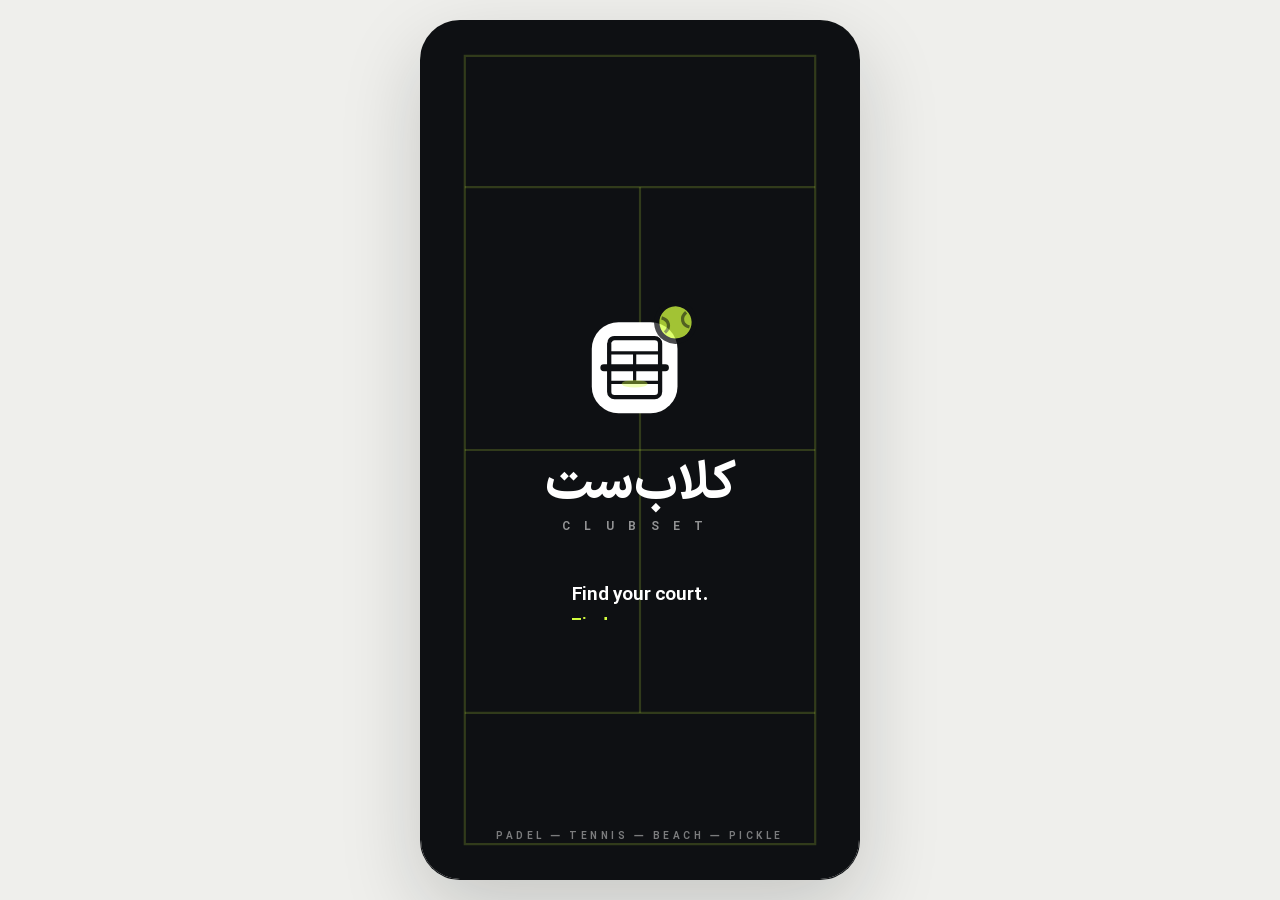
==== commit 1449f40f: "Update Co-Authored-By: Claude Opus 5.5 <noreply@anthropic.com>" ====
--- a/index.html
+++ b/index.html
@@ -8,9 +8,9 @@
     <meta name="description" content="کلاب‌ست — مارکت‌پلیس باشگاه‌های پدل، تنیس، تنیس ساحلی و پیکل‌بال در تهران، کرج، ساری، رشت و اصفهان: رزرو زمین، ساخت بازی با هم‌سطح‌ها، مربی، مسابقه، رنکینگ و فروشگاه." />
     <link rel="icon" href="data:image/svg+xml,<svg xmlns='http://www.w3.org/2000/svg' viewBox='0 0 40 40'><rect width='40' height='40' rx='12' fill='%2314110F'/><path d='M9 28C13 14 21 11 31 12' fill='none' stroke='%23F4F1EA' stroke-width='2.6' stroke-linecap='round' stroke-dasharray='0.1 5'/><circle cx='30.5' cy='12' r='4.2' fill='%23FF5B2E'/></svg>" />
     <title>کلاب‌ست | رزرو زمین، ساخت بازی و مسابقه</title>
-    <script type="module" crossorigin src="./assets/main-C3vg7d9z.js"></script>
+    <script type="module" crossorigin src="./assets/main-C9I1ehNV.js"></script>
     <link rel="modulepreload" crossorigin href="./assets/confetti.module-CkFfW5eh.js">
-    <link rel="stylesheet" crossorigin href="./assets/main-LvV-NlK4.css">
+    <link rel="stylesheet" crossorigin href="./assets/main-BnKJ5yXe.css">
   </head>
   <body>
     <div id="root"></div>
--- a/assets/main-BnKJ5yXe.css
+++ b/assets/main-BnKJ5yXe.css
@@ -0,0 +1 @@
+.leaflet-pane,.leaflet-tile,.leaflet-marker-icon,.leaflet-marker-shadow,.leaflet-tile-container,.leaflet-pane>svg,.leaflet-pane>canvas,.leaflet-zoom-box,.leaflet-image-layer,.leaflet-layer{position:absolute;left:0;top:0}.leaflet-container{overflow:hidden}.leaflet-tile,.leaflet-marker-icon,.leaflet-marker-shadow{-webkit-user-select:none;-moz-user-select:none;user-select:none;-webkit-user-drag:none}.leaflet-tile::selection{background:transparent}.leaflet-safari .leaflet-tile{image-rendering:-webkit-optimize-contrast}.leaflet-safari .leaflet-tile-container{width:1600px;height:1600px;-webkit-transform-origin:0 0}.leaflet-marker-icon,.leaflet-marker-shadow{display:block}.leaflet-container .leaflet-overlay-pane svg{max-width:none!important;max-height:none!important}.leaflet-container .leaflet-marker-pane img,.leaflet-container .leaflet-shadow-pane img,.leaflet-container .leaflet-tile-pane img,.leaflet-container img.leaflet-image-layer,.leaflet-container .leaflet-tile{max-width:none!important;max-height:none!important;width:auto;padding:0}.leaflet-container img.leaflet-tile{mix-blend-mode:plus-lighter}.leaflet-container.leaflet-touch-zoom{-ms-touch-action:pan-x pan-y;touch-action:pan-x pan-y}.leaflet-container.leaflet-touch-drag{-ms-touch-action:pinch-zoom;touch-action:none;touch-action:pinch-zoom}.leaflet-container.leaflet-touch-drag.leaflet-touch-zoom{-ms-touch-action:none;touch-action:none}.leaflet-container{-webkit-tap-highlight-color:transparent}.leaflet-container a{-webkit-tap-highlight-color:rgba(51,181,229,.4)}.leaflet-tile{filter:inherit;visibility:hidden}.leaflet-tile-loaded{visibility:inherit}.leaflet-zoom-box{width:0;height:0;-moz-box-sizing:border-box;box-sizing:border-box;z-index:800}.leaflet-overlay-pane svg{-moz-user-select:none}.leaflet-pane{z-index:400}.leaflet-tile-pane{z-index:200}.leaflet-overlay-pane{z-index:400}.leaflet-shadow-pane{z-index:500}.leaflet-marker-pane{z-index:600}.leaflet-tooltip-pane{z-index:650}.leaflet-popup-pane{z-index:700}.leaflet-map-pane canvas{z-index:100}.leaflet-map-pane svg{z-index:200}.leaflet-vml-shape{width:1px;height:1px}.lvml{behavior:url(#default#VML);display:inline-block;position:absolute}.leaflet-control{position:relative;z-index:800;pointer-events:visiblePainted;pointer-events:auto}.leaflet-top,.leaflet-bottom{position:absolute;z-index:1000;pointer-events:none}.leaflet-top{top:0}.leaflet-right{right:0}.leaflet-bottom{bottom:0}.leaflet-left{left:0}.leaflet-control{float:left;clear:both}.leaflet-right .leaflet-control{float:right}.leaflet-top .leaflet-control{margin-top:10px}.leaflet-bottom .leaflet-control{margin-bottom:10px}.leaflet-left .leaflet-control{margin-left:10px}.leaflet-right .leaflet-control{margin-right:10px}.leaflet-fade-anim .leaflet-popup{opacity:0;-webkit-transition:opacity .2s linear;-moz-transition:opacity .2s linear;transition:opacity .2s linear}.leaflet-fade-anim .leaflet-map-pane .leaflet-popup{opacity:1}.leaflet-zoom-animated{-webkit-transform-origin:0 0;-ms-transform-origin:0 0;transform-origin:0 0}svg.leaflet-zoom-animated{will-change:transform}.leaflet-zoom-anim .leaflet-zoom-animated{-webkit-transition:-webkit-transform .25s cubic-bezier(0,0,.25,1);-moz-transition:-moz-transform .25s cubic-bezier(0,0,.25,1);transition:transform .25s cubic-bezier(0,0,.25,1)}.leaflet-zoom-anim .leaflet-tile,.leaflet-pan-anim .leaflet-tile{-webkit-transition:none;-moz-transition:none;transition:none}.leaflet-zoom-anim .leaflet-zoom-hide{visibility:hidden}.leaflet-interactive{cursor:pointer}.leaflet-grab{cursor:-webkit-grab;cursor:-moz-grab;cursor:grab}.leaflet-crosshair,.leaflet-crosshair .leaflet-interactive{cursor:crosshair}.leaflet-popup-pane,.leaflet-control{cursor:auto}.leaflet-dragging .leaflet-grab,.leaflet-dragging .leaflet-grab .leaflet-interactive,.leaflet-dragging .leaflet-marker-draggable{cursor:move;cursor:-webkit-grabbing;cursor:-moz-grabbing;cursor:grabbing}.leaflet-marker-icon,.leaflet-marker-shadow,.leaflet-image-layer,.leaflet-pane>svg path,.leaflet-tile-container{pointer-events:none}.leaflet-marker-icon.leaflet-interactive,.leaflet-image-layer.leaflet-interactive,.leaflet-pane>svg path.leaflet-interactive,svg.leaflet-image-layer.leaflet-interactive path{pointer-events:visiblePainted;pointer-events:auto}.leaflet-container{background:#ddd;outline-offset:1px}.leaflet-container a{color:#0078a8}.leaflet-zoom-box{border:2px dotted #38f;background:#ffffff80}.leaflet-container{font-family:Helvetica Neue,Arial,Helvetica,sans-serif;font-size:12px;font-size:.75rem;line-height:1.5}.leaflet-bar{box-shadow:0 1px 5px #000000a6;border-radius:4px}.leaflet-bar a{background-color:#fff;border-bottom:1px solid #ccc;width:26px;height:26px;line-height:26px;display:block;text-align:center;text-decoration:none;color:#000}.leaflet-bar a,.leaflet-control-layers-toggle{background-position:50% 50%;background-repeat:no-repeat;display:block}.leaflet-bar a:hover,.leaflet-bar a:focus{background-color:#f4f4f4}.leaflet-bar a:first-child{border-top-left-radius:4px;border-top-right-radius:4px}.leaflet-bar a:last-child{border-bottom-left-radius:4px;border-bottom-right-radius:4px;border-bottom:none}.leaflet-bar a.leaflet-disabled{cursor:default;background-color:#f4f4f4;color:#bbb}.leaflet-touch .leaflet-bar a{width:30px;height:30px;line-height:30px}.leaflet-touch .leaflet-bar a:first-child{border-top-left-radius:2px;border-top-right-radius:2px}.leaflet-touch .leaflet-bar a:last-child{border-bottom-left-radius:2px;border-bottom-right-radius:2px}.leaflet-control-zoom-in,.leaflet-control-zoom-out{font:700 18px Lucida Console,Monaco,monospace;text-indent:1px}.leaflet-touch .leaflet-control-zoom-in,.leaflet-touch .leaflet-control-zoom-out{font-size:22px}.leaflet-control-layers{box-shadow:0 1px 5px #0006;background:#fff;border-radius:5px}.leaflet-control-layers-toggle{background-image:url([data-uri]);width:36px;height:36px}.leaflet-retina .leaflet-control-layers-toggle{background-image:url([data-uri]);background-size:26px 26px}.leaflet-touch .leaflet-control-layers-toggle{width:44px;height:44px}.leaflet-control-layers .leaflet-control-layers-list,.leaflet-control-layers-expanded .leaflet-control-layers-toggle{display:none}.leaflet-control-layers-expanded .leaflet-control-layers-list{display:block;position:relative}.leaflet-control-layers-expanded{padding:6px 10px 6px 6px;color:#333;background:#fff}.leaflet-control-layers-scrollbar{overflow-y:scroll;overflow-x:hidden;padding-right:5px}.leaflet-control-layers-selector{margin-top:2px;position:relative;top:1px}.leaflet-control-layers label{display:block;font-size:13px;font-size:1.08333em}.leaflet-control-layers-separator{height:0;border-top:1px solid #ddd;margin:5px -10px 5px -6px}.leaflet-default-icon-path{background-image:url([data-uri])}.leaflet-container .leaflet-control-attribution{background:#fff;background:#fffc;margin:0}.leaflet-control-attribution,.leaflet-control-scale-line{padding:0 5px;color:#333;line-height:1.4}.leaflet-control-attribution a{text-decoration:none}.leaflet-control-attribution a:hover,.leaflet-control-attribution a:focus{text-decoration:underline}.leaflet-attribution-flag{display:inline!important;vertical-align:baseline!important;width:1em;height:.6669em}.leaflet-left .leaflet-control-scale{margin-left:5px}.leaflet-bottom .leaflet-control-scale{margin-bottom:5px}.leaflet-control-scale-line{border:2px solid #777;border-top:none;line-height:1.1;padding:2px 5px 1px;white-space:nowrap;-moz-box-sizing:border-box;box-sizing:border-box;background:#fffc;text-shadow:1px 1px #fff}.leaflet-control-scale-line:not(:first-child){border-top:2px solid #777;border-bottom:none;margin-top:-2px}.leaflet-control-scale-line:not(:first-child):not(:last-child){border-bottom:2px solid #777}.leaflet-touch .leaflet-control-attribution,.leaflet-touch .leaflet-control-layers,.leaflet-touch .leaflet-bar{box-shadow:none}.leaflet-touch .leaflet-control-layers,.leaflet-touch .leaflet-bar{border:2px solid rgba(0,0,0,.2);background-clip:padding-box}.leaflet-popup{position:absolute;text-align:center;margin-bottom:20px}.leaflet-popup-content-wrapper{padding:1px;text-align:left;border-radius:12px}.leaflet-popup-content{margin:13px 24px 13px 20px;line-height:1.3;font-size:13px;font-size:1.08333em;min-height:1px}.leaflet-popup-content p{margin:1.3em 0}.leaflet-popup-tip-container{width:40px;height:20px;position:absolute;left:50%;margin-top:-1px;margin-left:-20px;overflow:hidden;pointer-events:none}.leaflet-popup-tip{width:17px;height:17px;padding:1px;margin:-10px auto 0;pointer-events:auto;-webkit-transform:rotate(45deg);-moz-transform:rotate(45deg);-ms-transform:rotate(45deg);transform:rotate(45deg)}.leaflet-popup-content-wrapper,.leaflet-popup-tip{background:#fff;color:#333;box-shadow:0 3px 14px #0006}.leaflet-container a.leaflet-popup-close-button{position:absolute;top:0;right:0;border:none;text-align:center;width:24px;height:24px;font:16px/24px Tahoma,Verdana,sans-serif;color:#757575;text-decoration:none;background:transparent}.leaflet-container a.leaflet-popup-close-button:hover,.leaflet-container a.leaflet-popup-close-button:focus{color:#585858}.leaflet-popup-scrolled{overflow:auto}.leaflet-oldie .leaflet-popup-content-wrapper{-ms-zoom:1}.leaflet-oldie .leaflet-popup-tip{width:24px;margin:0 auto;-ms-filter:"progid:DXImageTransform.Microsoft.Matrix(M11=0.70710678, M12=0.70710678, M21=-0.70710678, M22=0.70710678)";filter:progid:DXImageTransform.Microsoft.Matrix(M11=.70710678,M12=.70710678,M21=-.70710678,M22=.70710678)}.leaflet-oldie .leaflet-control-zoom,.leaflet-oldie .leaflet-control-layers,.leaflet-oldie .leaflet-popup-content-wrapper,.leaflet-oldie .leaflet-popup-tip{border:1px solid #999}.leaflet-div-icon{background:#fff;border:1px solid #666}.leaflet-tooltip{position:absolute;padding:6px;background-color:#fff;border:1px solid #fff;border-radius:3px;color:#222;white-space:nowrap;-webkit-user-select:none;-moz-user-select:none;-ms-user-select:none;user-select:none;pointer-events:none;box-shadow:0 1px 3px #0006}.leaflet-tooltip.leaflet-interactive{cursor:pointer;pointer-events:auto}.leaflet-tooltip-top:before,.leaflet-tooltip-bottom:before,.leaflet-tooltip-left:before,.leaflet-tooltip-right:before{position:absolute;pointer-events:none;border:6px solid transparent;background:transparent;content:""}.leaflet-tooltip-bottom{margin-top:6px}.leaflet-tooltip-top{margin-top:-6px}.leaflet-tooltip-bottom:before,.leaflet-tooltip-top:before{left:50%;margin-left:-6px}.leaflet-tooltip-top:before{bottom:0;margin-bottom:-12px;border-top-color:#fff}.leaflet-tooltip-bottom:before{top:0;margin-top:-12px;margin-left:-6px;border-bottom-color:#fff}.leaflet-tooltip-left{margin-left:-6px}.leaflet-tooltip-right{margin-left:6px}.leaflet-tooltip-left:before,.leaflet-tooltip-right:before{top:50%;margin-top:-6px}.leaflet-tooltip-left:before{right:0;margin-right:-12px;border-left-color:#fff}.leaflet-tooltip-right:before{left:0;margin-left:-12px;border-right-color:#fff}@media print{.leaflet-control{-webkit-print-color-adjust:exact;print-color-adjust:exact}}@font-face{font-family:IRANSansX;src:url(./IRANSansX-Light-C6am5WMW.woff2) format("woff2");font-weight:300;font-display:swap}@font-face{font-family:IRANSansX;src:url(./IRANSansX-Regular-DwTxYnTS.woff2) format("woff2");font-weight:400;font-display:swap}@font-face{font-family:IRANSansX;src:url(./IRANSansX-Medium-D2vCKVu8.woff2) format("woff2");font-weight:500;font-display:swap}@font-face{font-family:IRANSansX;src:url(./IRANSansX-Bold-BgWQqT_N.woff2) format("woff2");font-weight:600 900;font-display:swap}:root{--paper: #F6F3EE;--paper2: #EEEAE2;--card: #FFFFFF;--ink: #14110F;--ink2: #3E3A35;--muted: #7D776F;--line: #E6E0D6;--line2: #D8D1C5;--accent: #FF5B2E;--accent-ink: #D23E14;--accent-soft: #FFE6DD;--ok: #17A06B;--warn: #D69A1C;--bad: #D2403A;--blue: #2E5BFF;--r: 22px;--r-sm: 14px;--r-xs: 10px;--sh: 0 1px 2px rgba(20,17,15,.05), 0 6px 24px rgba(20,17,15,.06);--sh-lg: 0 20px 60px rgba(20,17,15,.18);--ease: cubic-bezier(.2,.8,.2,1);color-scheme:light}*{box-sizing:border-box;-webkit-tap-highlight-color:transparent}html,body,#root{margin:0;height:100%}body{font-family:IRANSansX,system-ui,sans-serif;background:var(--paper);color:var(--ink);font-size:14.5px;line-height:1.65;-webkit-font-smoothing:antialiased}button{font:inherit;color:inherit;background:none;border:0;padding:0;cursor:pointer;text-align:inherit}button:disabled{cursor:not-allowed;opacity:.45}input,textarea,select{font:inherit;color:inherit}h1,h2,h3,h4,p{margin:0}a{color:inherit;text-decoration:none}img{display:block;max-width:100%}small{font-size:12px}.grow{flex:1;min-width:0}.muted{color:var(--muted)}.small{font-size:13px}.tiny{font-size:11.5px;line-height:1.6;margin-top:10px}.center{text-align:center}.ltr{direction:ltr;unicode-bidi:plaintext}.row-between{display:flex;align-items:center;justify-content:space-between;gap:10px}.row2{display:grid;grid-template-columns:1fr 1fr;gap:10px;margin-top:12px}.row2>:only-child{grid-column:1 / -1}.stack{display:grid;gap:12px}.label{font-size:13px;font-weight:700;color:var(--ink2);margin:18px 0 8px;display:flex;align-items:center;gap:8px}.hint{font-size:13px;color:var(--ink2);background:var(--paper2);border-radius:var(--r-sm);padding:11px 14px;margin:12px 0;line-height:1.7}.hint.warn{background:#fff3d6;color:#7a5600}.pill{display:inline-flex;align-items:center;gap:4px;background:var(--paper2);font-size:11.5px;font-weight:700;padding:3px 10px;border-radius:99px}.pill.accent{background:var(--accent-soft);color:var(--accent-ink)}.accent-ink{color:var(--accent-ink)}.foot-space{height:110px}.pad{padding:4px 20px 24px}.kv{display:flex;align-items:center;justify-content:space-between;gap:12px;padding:10px 0;border-bottom:1px dashed var(--line);font-size:13.5px}.kv>span:first-child{color:var(--muted)}.kv.total{border:0;font-size:15px;padding-top:14px}.kv.total b{font-size:17px}.neg{color:var(--bad)}.warn-t{color:var(--bad);font-weight:700}.btn{display:inline-flex;align-items:center;justify-content:center;gap:8px;height:48px;padding:0 22px;border-radius:14px;font-weight:700;font-size:14.5px;transition:transform .15s var(--ease),background .2s,box-shadow .2s;white-space:nowrap}.btn:active:not(:disabled){transform:scale(.97)}.btn.block{width:100%;margin-top:14px}.btn.sm{height:36px;padding:0 14px;font-size:13px;border-radius:11px}.btn.primary{background:var(--ink);color:#fff;box-shadow:0 6px 18px #14110f2e}.btn.primary:hover:not(:disabled){background:#000}.btn.dark{background:var(--ink);color:#fff}.btn.ghost{background:var(--card);border:1.5px solid var(--line2)}.btn.ghost:hover{border-color:var(--ink)}.btn.light{background:#ffffff2e;color:#fff;-webkit-backdrop-filter:blur(8px);backdrop-filter:blur(8px)}.btn.danger{background:var(--bad);color:#fff}.btn.danger-ghost{color:var(--bad);border:1.5px solid #F2C9C6;background:#fff}.link-btn{color:var(--accent-ink);font-weight:700;font-size:13px;display:inline-flex;align-items:center;gap:4px}.icon-btn{width:40px;height:40px;border-radius:12px;display:grid;place-items:center;position:relative}.icon-btn:hover{background:var(--paper2)}.icon-btn.sm{width:30px;height:30px;border-radius:9px;background:var(--paper2)}.round{width:42px;height:42px;border-radius:50%;display:grid;place-items:center;background:#ffffffeb;box-shadow:var(--sh);color:var(--ink)}.round.light{background:#fff3;color:#fff;-webkit-backdrop-filter:blur(6px);backdrop-filter:blur(6px);box-shadow:none}.round.fav-on{color:var(--accent)}.field{width:100%;height:50px;border-radius:14px;border:1.5px solid var(--line2);background:var(--card);padding:0 16px;outline:none;transition:border .15s,box-shadow .15s;margin-top:8px}textarea.field{height:auto;padding:12px 16px;resize:vertical}.field:focus{border-color:var(--ink);box-shadow:0 0 0 4px #14110f0f}.field.big{height:62px;font-size:22px;font-weight:700;letter-spacing:1px;text-align:center}.field.otp{letter-spacing:18px;font-size:28px}.field.num{direction:ltr;text-align:left;max-width:200px}.field.sm{height:38px;max-width:110px;margin:0}.mini-select{border:1.5px solid var(--line2);border-radius:10px;height:34px;padding:0 10px;background:#fff}.chips{display:flex;flex-wrap:wrap;gap:8px;margin:6px 0}.chip{height:36px;padding:0 14px;border-radius:99px;border:1.5px solid var(--line2);background:var(--card);font-size:13px;font-weight:600;display:inline-flex;align-items:center;gap:6px;white-space:nowrap;transition:all .15s}.chip.on{background:var(--ink);color:#fff;border-color:var(--ink)}.check{width:22px;height:22px;border-radius:7px;border:1.8px solid var(--line2);display:grid;place-items:center;color:transparent;flex:none;transition:.15s}.check.on{background:var(--ink);border-color:var(--ink);color:#fff}.check-row{display:flex;align-items:center;gap:12px;width:100%;padding:13px 14px;border-radius:14px;background:var(--paper2);margin-top:10px;font-size:13.5px;font-weight:500}.check-row.on{background:var(--card);box-shadow:inset 0 0 0 1.5px var(--ink)}.switch{width:46px;height:28px;border-radius:99px;background:var(--line2);position:relative;flex:none;transition:.2s;display:inline-block}.switch i{position:absolute;top:3px;inset-inline-start:3px;width:22px;height:22px;border-radius:50%;background:#fff;box-shadow:0 1px 3px #0003;transition:.2s var(--ease)}.switch.on{background:var(--ok)}.switch.on i{inset-inline-start:21px}.stepper{display:inline-flex;align-items:center;gap:14px;background:var(--paper2);border-radius:14px;padding:6px}.stepper button{width:38px;height:38px;border-radius:10px;background:#fff;display:grid;place-items:center;box-shadow:var(--sh)}.stepper b{min-width:28px;text-align:center;font-size:18px}.stepper.sm button{width:28px;height:28px}.stepper.sm b{font-size:14px;min-width:18px}.steps{display:flex;gap:5px}.steps span{width:18px;height:5px;border-radius:9px;background:var(--line2);transition:.3s}.steps span.on{background:var(--ink);width:26px}.seg{display:flex;background:var(--paper2);border-radius:14px;padding:4px;gap:2px;margin:4px 0 14px}.seg button{flex:1;height:38px;border-radius:11px;font-size:13px;font-weight:700;position:relative;color:var(--muted);display:grid;place-items:center;white-space:nowrap;padding:0 10px}.seg button.on{color:var(--ink)}.seg button span{position:relative;z-index:1;display:inline-flex}.seg-ind{position:absolute;top:0;right:0;bottom:0;left:0;background:#fff;border-radius:11px;box-shadow:0 1px 4px #00000014}.seg.small{margin:0;display:inline-flex}.seg.small button{height:32px;flex:none;padding:0 12px;font-size:12.5px}.empty{text-align:center;padding:34px 20px;display:grid;justify-items:center;gap:6px;color:var(--muted)}.empty b{color:var(--ink);font-size:15px}.empty-ico{width:60px;height:60px;border-radius:20px;background:var(--paper2);display:grid;place-items:center;color:var(--ink2);margin-bottom:4px}.empty .btn{margin-top:10px}.stars{display:inline-flex;gap:1px;color:#f2a61a}.rating{display:inline-flex;align-items:center;gap:3px;font-size:13px;white-space:nowrap}.rating svg{color:#f2a61a}.avatar{display:inline-grid;place-items:center;border-radius:50%;font-weight:800;flex:none}.lvl-badge{display:inline-flex;align-items:center;gap:5px;background:color-mix(in srgb,var(--c) 14%,white);color:var(--c);border-radius:99px;padding:2px 9px 2px 4px;font-size:11.5px;font-weight:700}.lvl-badge b{background:var(--c);color:#fff;border-radius:99px;padding:0 7px}.badge{display:inline-flex;align-items:center;gap:4px;background:#fffffff0;color:var(--ink);font-size:11px;font-weight:800;padding:4px 9px;border-radius:99px;box-shadow:0 2px 8px #0000001f}.badge.ad{background:var(--ink);color:#fff}.badge.hot{background:var(--accent);color:#fff}.badge.solid{background:var(--ink);color:#fff;box-shadow:none}.loading{position:fixed;top:0;right:0;bottom:0;left:0;display:grid;place-items:center}.spinner{width:34px;height:34px;border:3px solid var(--line);border-top-color:var(--ink);border-radius:50%;animation:spin .8s linear infinite}@keyframes spin{to{transform:rotate(360deg)}}.logo{display:inline-flex;align-items:center;gap:10px}.logo-word{display:grid;line-height:1.1}.logo-word b{font-size:22px;font-weight:900;letter-spacing:-.5px}.logo-word small{font-size:11px;opacity:.6;font-weight:600}.logo.dark{color:#f4f1ea}.gate{min-height:100%;display:grid;grid-template-columns:1.15fr 1fr;background:var(--ink)}.gate-art{position:relative;overflow:hidden;color:#f4f1ea;padding:44px;display:flex;flex-direction:column;justify-content:flex-end;min-height:100vh}.gate-photos{position:absolute;top:0;right:0;bottom:0;left:0;display:grid;grid-template-columns:1fr 1fr;grid-template-rows:1.3fr 1fr;gap:4px;opacity:.55}.gate-photos img{width:100%;height:100%;object-fit:cover}.gate-art:before{content:"";position:absolute;top:0;right:0;bottom:0;left:0;background:linear-gradient(to top,var(--ink) 25%,rgba(20,17,15,.55) 60%,rgba(20,17,15,.2));z-index:1}.gate-copy{position:relative;z-index:2;max-width:560px}.gate-copy h1{font-size:clamp(34px,4.4vw,58px);line-height:1.2;font-weight:900;margin:26px 0 14px;letter-spacing:-1px}.gate-copy h1 em{font-style:normal;color:var(--accent)}.gate-copy p{font-size:16px;opacity:.78;max-width:460px}.gate-stats{display:flex;gap:22px;margin-top:26px;flex-wrap:wrap}.gate-stats span{font-size:13px;opacity:.8}.gate-stats b{display:block;font-size:28px;font-weight:900;color:#fff}.gate-cities{display:flex;gap:8px;flex-wrap:wrap;margin-top:20px}.gate-cities span{border:1px solid rgba(255,255,255,.25);border-radius:99px;padding:4px 14px;font-size:12.5px}.gate-panel{background:var(--paper);display:flex;align-items:center;justify-content:center;padding:36px 24px;border-radius:32px 0 0 32px}.gate-box{width:100%;max-width:440px}.gate-box h2{font-size:26px;font-weight:900;margin:14px 0 6px}.gate-box>.muted{margin-bottom:18px}.role-list{display:grid;gap:10px;margin:18px 0 10px}.role{display:flex;align-items:center;gap:14px;padding:16px;border-radius:18px;background:var(--card);box-shadow:var(--sh);transition:transform .15s,box-shadow .15s}.role:hover{transform:translateY(-2px);box-shadow:var(--sh-lg)}.role-ico{width:48px;height:48px;border-radius:14px;display:grid;place-items:center;background:var(--ink);color:#fff}.role b{display:block;font-size:16px}.role small{color:var(--muted)}.city-pick{display:grid;grid-template-columns:repeat(3,1fr);gap:8px}.city-pick button{position:relative;border-radius:14px;overflow:hidden;height:74px;outline:3px solid transparent;transition:outline .15s}.city-pick img{width:100%;height:100%;object-fit:cover;filter:brightness(.6)}.city-pick span{position:absolute;inset:auto 10px 8px auto;color:#fff;font-weight:800}.city-pick button.on{outline-color:var(--accent)}.sport-level{border-radius:16px;background:var(--card);margin-top:10px;box-shadow:var(--sh);overflow:hidden}.sport-level.on{box-shadow:inset 0 0 0 2px var(--c)}.sl-head{display:flex;align-items:center;gap:12px;width:100%;padding:12px 14px}.sl-levels{display:grid;grid-template-columns:repeat(4,1fr);gap:6px;padding:0 12px 12px}.sl-levels button{height:36px;border-radius:10px;background:var(--paper2);font-size:12.5px;font-weight:700}.sl-levels button.on{background:var(--c);color:#fff}.club-pick{display:grid;gap:8px;max-height:300px;overflow:auto;padding:2px}.club-pick button{display:flex;align-items:center;gap:12px;padding:8px;border-radius:14px;background:var(--card);text-align:right}.club-pick button.on{box-shadow:inset 0 0 0 2px var(--ink)}.club-pick img{width:48px;height:48px;border-radius:10px;object-fit:cover}.club-pick b,.club-pick small{display:block}.club-pick small{color:var(--muted)}.or{text-align:center;margin:22px 0 4px;font-size:13px;color:var(--muted)}.admin-teaser{display:grid;grid-template-columns:1fr 1fr;gap:10px;margin:16px 0}.admin-teaser div{background:var(--card);border-radius:16px;padding:16px;box-shadow:var(--sh)}.admin-teaser b{font-size:28px;font-weight:900;display:block}.onboard .label:first-of-type{margin-top:12px}.onboard .steps{margin:8px 0 4px}.sport-grid{display:grid;grid-template-columns:1fr 1fr;gap:8px}.sport-tile{display:flex;align-items:center;gap:10px;padding:14px;border-radius:16px;background:var(--card);box-shadow:var(--sh)}.sport-tile.on{background:var(--soft);box-shadow:inset 0 0 0 2px var(--c)}.review-card{background:var(--card);border-radius:18px;padding:18px;box-shadow:var(--sh);margin-top:14px}.review-card h4{font-size:18px;margin-bottom:6px}.onboard-done{text-align:center}.onboard-done h3{font-size:20px;margin:14px 0 6px}.timeline-mini{text-align:right;margin:18px 0;padding:0;list-style:none;counter-reset:s}.timeline-mini li{counter-increment:s;padding:8px 40px 8px 0;position:relative;color:var(--muted)}.timeline-mini li:before{content:counter(s);position:absolute;right:0;top:6px;width:26px;height:26px;border-radius:50%;background:var(--paper2);display:grid;place-items:center;font-size:12px;font-weight:800}.timeline-mini li.on{color:var(--ink);font-weight:700}.timeline-mini li.on:before{background:var(--ok);color:#fff}.big-check{width:84px;height:84px;border-radius:50%;display:inline-grid;place-items:center;background:var(--ok);color:#fff;box-shadow:0 12px 32px #17a06b59}@media (max-width: 900px){.gate{grid-template-columns:1fr}.gate-art{min-height:52vh;padding:28px 22px}.gate-panel{border-radius:28px 28px 0 0;margin-top:-28px;position:relative;z-index:3;padding:28px 18px 40px}}.stage{position:fixed;top:0;right:0;bottom:0;left:0;display:grid;place-items:center;background:#1c1916}.stage-bg{position:absolute;top:0;right:0;bottom:0;left:0;background:center/cover;filter:blur(50px) brightness(.35);transform:scale(1.2)}.phone{position:relative;width:100%;max-width:440px;height:100dvh;background:var(--paper);overflow:hidden}@media (min-width: 520px){.phone{height:min(930px,95dvh);border-radius:40px;box-shadow:0 40px 120px #0009,0 0 0 10px #0b0a09,0 0 0 11px #2a2622}}.player,.tab-pages{position:absolute;top:0;right:0;bottom:0;left:0}.scroll{position:absolute;top:0;right:0;bottom:0;left:0;overflow-y:auto;overflow-x:hidden;padding:0 16px;scrollbar-width:none;overscroll-behavior:contain}.scroll::-webkit-scrollbar{display:none}.page-over{position:absolute;top:0;right:0;bottom:0;left:0;z-index:20;background:var(--paper)}.tabbar{position:absolute;inset:auto 12px 12px;height:70px;background:#14110ff0;-webkit-backdrop-filter:blur(16px);backdrop-filter:blur(16px);border-radius:24px;display:flex;padding:0 6px;z-index:30;box-shadow:0 14px 40px #14110f59}.tabbar button{flex:1;display:grid;justify-items:center;align-content:center;gap:2px;color:#ffffff80;font-size:10.5px;font-weight:700;position:relative}.tabbar button.on{color:#fff}.tab-ico{position:relative}.tab-ico .dot{position:absolute;top:-6px;left:-10px;min-width:18px;height:18px;border-radius:9px;background:var(--accent);color:#fff;font-style:normal;font-size:10px;display:grid;place-items:center;padding:0 4px;border:2px solid var(--ink)}.tab-ind{position:absolute;bottom:7px;width:18px;height:3px;border-radius:3px;background:var(--accent)}.sheet-wrap{position:fixed;top:0;right:0;bottom:0;left:0;z-index:60}.phone .sheet-wrap{position:absolute}.sheet-bg{position:absolute;top:0;right:0;bottom:0;left:0;background:#14110f73;-webkit-backdrop-filter:blur(2px);backdrop-filter:blur(2px)}.sheet{position:absolute;inset:auto 0 0;max-height:88%;background:var(--paper);border-radius:28px 28px 0 0;overflow-y:auto;scrollbar-width:none;padding-bottom:env(safe-area-inset-bottom)}.sheet.full{height:94%;max-height:94%}.sheet-grip{width:40px;height:5px;border-radius:5px;background:var(--line2);margin:10px auto 2px}.sheet-head{display:flex;align-items:center;justify-content:space-between;padding:8px 20px 10px;position:sticky;top:0;background:var(--paper);z-index:2}.sheet-head h3{font-size:18px;font-weight:800}.portal-desk .sheet-wrap{display:flex;align-items:center;justify-content:center;padding:20px}.portal-desk .sheet{position:relative;inset:auto;width:100%;max-width:540px;max-height:88vh;border-radius:26px;box-shadow:var(--sh-lg)}.portal-desk .sheet.full{height:auto}.portal-desk .sheet-grip{display:none}@media (max-width: 700px){.portal-desk .sheet-wrap{align-items:flex-end;padding:0}.portal-desk .sheet{border-radius:26px 26px 0 0}}.toasts{position:fixed;top:16px;left:50%;transform:translate(-50%);z-index:9999;display:grid;gap:8px;width:min(400px,92vw);pointer-events:none}.toast{background:var(--ink);color:#fff;border-radius:16px;padding:12px 16px;font-size:13.5px;font-weight:600;display:flex;align-items:center;gap:10px;box-shadow:var(--sh-lg)}.toast-ico{font-size:18px}.book-head,.home-head{display:flex;align-items:center;justify-content:space-between;padding:18px 2px 0;gap:12px}.city-btn{display:inline-flex;align-items:center;gap:6px;height:40px;padding:0 14px;border-radius:99px;background:var(--card);box-shadow:var(--sh);font-size:14px}.city-btn svg:first-child{color:var(--accent)}.head-actions{display:flex;align-items:center;gap:6px}.ping{position:absolute;top:9px;left:10px;width:8px;height:8px;border-radius:50%;background:var(--accent);box-shadow:0 0 0 2px var(--paper)}.book-title{font-size:32px;font-weight:900;line-height:1.2;letter-spacing:-.6px;margin:18px 2px 16px}.book-title em{font-style:normal;color:var(--accent)}.modes{display:flex;gap:8px;overflow-x:auto;scrollbar-width:none;margin:0 -16px;padding:2px 16px 6px}.modes::-webkit-scrollbar,.sports::-webkit-scrollbar,.h-scroll::-webkit-scrollbar,.date-strip::-webkit-scrollbar,.slot-row::-webkit-scrollbar{display:none}.mode{flex:none;width:112px;padding:12px;border-radius:18px;background:var(--card);box-shadow:var(--sh);display:grid;gap:2px;text-align:right;transition:.2s var(--ease)}.mode-ico{width:38px;height:38px;border-radius:12px;display:grid;place-items:center;background:var(--paper2);margin-bottom:6px;transition:.2s}.mode b{font-size:13px;line-height:1.4}.mode small{color:var(--muted);font-size:11px;line-height:1.4}.mode.on{background:var(--ink);color:#fff;transform:translateY(-2px);box-shadow:0 10px 24px #14110f40}.mode.on .mode-ico{background:var(--accent);color:#fff}.mode.on small{color:#fff9}.sports{display:flex;gap:8px;overflow-x:auto;scrollbar-width:none;margin:12px -16px;padding:2px 16px}.sports.tight{margin:8px 0 12px;padding:0;flex-wrap:wrap}.sport-pill{flex:none;display:inline-flex;align-items:center;gap:6px;height:40px;padding:0 14px;border-radius:99px;background:var(--card);border:1.5px solid var(--line);font-weight:700;font-size:13px;transition:.15s}.sport-pill.on{background:var(--c, var(--ink));border-color:var(--c, var(--ink));color:#fff}.card{background:var(--card);border-radius:var(--r);box-shadow:var(--sh);padding:14px;margin:12px 0}.where-head{display:flex;align-items:center;gap:12px;width:100%}.where-head b{display:block;font-size:15px}.where-head small{color:var(--muted);display:block;overflow:hidden;text-overflow:ellipsis;white-space:nowrap}.where-head.static{margin-bottom:10px}.where-step{width:30px;height:30px;border-radius:10px;background:var(--ink);color:#fff;display:grid;place-items:center;font-weight:900;font-size:14px;flex:none}.where-body{overflow:hidden}.where-actions{display:flex;align-items:center;gap:8px;flex-wrap:wrap;margin-top:8px}.legend{font-size:11px;color:var(--muted);display:inline-flex;align-items:center;gap:5px;margin-inline-start:auto}.legend i{width:9px;height:9px;border-radius:50%;background:var(--ok)}.tilemap{display:grid;gap:8px;margin-top:14px;position:relative;padding-top:4px}.compass{position:absolute;top:-10px;left:-4px;font-size:10px;font-weight:900;color:var(--muted)}.compass:after{content:"↑";margin-inline-start:2px}.tile{position:relative;min-height:74px;border-radius:16px;padding:10px;display:flex;flex-direction:column;justify-content:space-between;text-align:right;background:color-mix(in srgb,var(--ok) calc(var(--heat) * 22%),#F4F1EB);box-shadow:0 4px #ded6c8,inset 0 0 0 1.5px #14110f0d;transition:box-shadow .15s,transform .15s,background .2s}.tile:active{transform:translateY(3px);box-shadow:0 1px #ded6c8}.tile-name{font-weight:800;font-size:13px;line-height:1.3}.tile-meta{font-size:11px;color:var(--ink2);display:flex;align-items:center;gap:3px}.tile-meta b{font-size:13px}.tile-free{font-style:normal;margin-inline-start:auto;background:var(--ok);color:#fff;font-size:10.5px;font-weight:800;border-radius:99px;padding:1px 7px}.tile.empty{background:repeating-linear-gradient(135deg,#f4f1eb 0,#f4f1eb 6px,#eee9e1 6px,#eee9e1 12px);box-shadow:inset 0 0 0 1.5px var(--line);color:var(--muted);cursor:default}.tile.empty small{font-size:10.5px}.tile.on{background:var(--ink);color:#fff;box-shadow:0 4px #000,0 10px 24px #14110f4d;transform:translateY(-2px)}.tile.on .tile-meta{color:#ffffffbf}.tile.on .tile-free{background:var(--accent)}.tile-glow{position:absolute;top:8px;left:8px;width:10px;height:10px;border-radius:50%;background:var(--accent);box-shadow:0 0 0 4px #ff5b2e40,0 0 14px var(--accent)}.date-strip{display:flex;gap:6px;overflow-x:auto;scrollbar-width:none;padding:2px 0 6px}.date-strip button{flex:none;width:54px;padding:7px 0 5px;border-radius:14px;background:var(--paper2);display:grid;justify-items:center;position:relative;transition:.15s}.date-strip button small{font-size:10.5px;color:var(--muted);line-height:1.3}.date-strip button .mon{font-size:9.5px}.date-strip button b{font-size:18px;line-height:1.3}.date-strip button.fri b{color:var(--accent-ink)}.date-strip button.on{background:var(--ink);color:#fff}.date-strip button.on small{color:#ffffffb3}.date-strip button.on b{color:#fff}.date-strip button i{position:absolute;bottom:3px;width:5px;height:5px;border-radius:50%;background:var(--accent)}.tod{display:grid;grid-template-columns:repeat(5,1fr);gap:6px;margin-top:8px}.tod button{display:grid;justify-items:center;gap:2px;padding:8px 0;border-radius:12px;background:var(--paper2);font-size:11.5px;font-weight:700;color:var(--ink2)}.tod button.on{background:var(--accent-soft);color:var(--accent-ink);box-shadow:inset 0 0 0 1.5px var(--accent)}.dur-row{display:flex;align-items:center;justify-content:space-between;margin-top:12px}.dur{display:flex;gap:6px}.dur button{width:62px;height:46px;border-radius:12px;background:var(--paper2);display:grid;place-items:center;line-height:1.1}.dur button b{font-size:17px}.dur button small{font-size:10px;color:var(--muted)}.dur button.on{background:var(--ink);color:#fff}.dur button.on small{color:#ffffffb3}.ads{display:flex;gap:10px;overflow-x:auto;scrollbar-width:none;margin:14px -16px 4px;padding:0 16px;scroll-snap-type:x mandatory}.ad-card,.promo{flex:none;width:88%;height:128px;border-radius:20px;overflow:hidden;position:relative;scroll-snap-align:center;color:#fff;text-align:right}.promo{width:100%;margin:18px 0}.ad-card img,.promo img{width:100%;height:100%;object-fit:cover}.ad-card:after,.promo:after{content:"";position:absolute;top:0;right:0;bottom:0;left:0;background:linear-gradient(to left,#14110fd9,#14110f1a)}.ad-copy{position:absolute;inset:auto 16px 14px auto;z-index:1;display:grid}.ad-copy b{font-size:18px;font-weight:900}.ad-copy small{opacity:.85}.ad-tag{position:absolute;top:10px;left:10px;z-index:1;font-size:10px;background:#fff3;-webkit-backdrop-filter:blur(6px);backdrop-filter:blur(6px);padding:2px 8px;border-radius:99px}.results-head{display:flex;align-items:center;justify-content:space-between;margin:18px 2px 8px}.results-head b{font-size:16px}.chips.sort{flex-wrap:nowrap;overflow-x:auto;scrollbar-width:none;margin:0 -16px 10px;padding:0 16px}.results{display:grid;gap:16px}.club-card{background:var(--card);border-radius:var(--r);overflow:hidden;box-shadow:var(--sh)}.club-card.featured{box-shadow:0 0 0 2px var(--ink),var(--sh)}.gallery{position:relative;overflow:hidden;background:var(--paper2)}.gallery-track{display:flex;height:100%;overflow-x:auto;scroll-snap-type:x mandatory;scrollbar-width:none}.gallery-track::-webkit-scrollbar{display:none}.gallery-track img{flex:none;width:100%;height:100%;object-fit:cover;scroll-snap-align:center}.gallery-dots{position:absolute;bottom:10px;left:50%;transform:translate(-50%);display:flex;gap:4px}.gallery-dots i{width:6px;height:6px;border-radius:50%;background:#ffffff8c;transition:.2s}.gallery-dots i.on{background:#fff;width:16px;border-radius:4px}.fav{position:absolute;top:10px;left:10px;width:38px;height:38px;border-radius:50%;background:#ffffffeb;display:grid;place-items:center;color:var(--ink)}.fav.on{color:var(--accent)}.cc-badges{position:absolute;top:10px;right:10px;display:flex;gap:5px;flex-wrap:wrap}.cc-sports{position:absolute;bottom:10px;right:10px;display:flex;gap:4px}.cc-sports span{width:26px;height:26px;border-radius:8px;display:grid;place-items:center;color:#fff;box-shadow:0 2px 6px #0003}.cc-body{display:block;width:100%;padding:12px 14px 4px}.cc-body h3{font-size:16.5px;font-weight:800}.cc-price{margin-top:2px;font-size:13px}.cc-price b{font-size:16px}.slot-row{display:flex;gap:6px;overflow-x:auto;padding:8px 14px 14px;scrollbar-width:none}.slot{flex:none;min-width:64px;padding:6px 8px;border-radius:12px;background:#eaf7f0;color:#0c6b47;display:grid;justify-items:center;line-height:1.3;border:1.5px solid #CDEBDC;transition:.15s}.slot b{font-size:14px}.slot small{font-size:10px;opacity:.8}.slot:hover{background:var(--ok);color:#fff;border-color:var(--ok)}.slot.more{background:var(--paper2);color:var(--ink2);border-color:transparent;place-content:center;font-weight:800}.slot-none{padding:6px 14px 14px;font-size:12.5px;color:var(--muted)}.slot-none button{color:var(--accent-ink);font-weight:700}.map-wrap{position:relative;height:520px;border-radius:var(--r);overflow:hidden;box-shadow:var(--sh)}.leaflet-box{width:100%;height:100%}.map-card{position:absolute;inset:auto 10px 10px;z-index:500}.map-card .gallery{height:120px!important}.pin-wrap{background:none;border:0}.pin{display:inline-block;transform:translate(-50%,-50%);background:#fff;color:var(--ink);font:800 12px IRANSansX;padding:5px 10px;border-radius:99px;box-shadow:0 2px 10px #00000040;white-space:nowrap;transition:.15s}.pin.on{background:var(--ink);color:#fff;transform:translate(-50%,-50%) scale(1.12)}.pin-dot{display:block;width:22px;height:22px;border-radius:50%;background:var(--accent);border:4px solid #fff;box-shadow:0 2px 10px #00000059;transform:translate(-50%,-50%)}.leaflet-container{font-family:IRANSansX;background:#eae6df}.leaflet-tile-pane{filter:grayscale(.75) contrast(.92) brightness(1.04) sepia(.08)}.create-game{display:flex;align-items:center;gap:12px;width:100%;padding:16px;border-radius:var(--r);background:var(--accent);color:#fff;margin-top:14px;box-shadow:0 10px 28px #ff5b2e59;text-align:right}.cg-ico{width:46px;height:46px;border-radius:14px;background:#ffffff38;display:grid;place-items:center}.create-game b{display:block;font-size:16px}.create-game small{opacity:.85}.game-card{background:var(--card);border-radius:var(--r);padding:14px;box-shadow:var(--sh);display:grid;gap:10px;min-width:290px;border-top:4px solid var(--c)}.gc-top{display:flex;justify-content:space-between;align-items:center}.gc-sport{display:inline-flex;align-items:center;gap:5px;background:var(--soft);color:var(--c);font-weight:800;font-size:12px;padding:3px 10px;border-radius:99px}.gc-when{font-size:13px}.gc-mid{display:flex;align-items:center;justify-content:space-between}.seats{display:flex;gap:4px}.seat-empty{border-radius:50%;border:2px dashed var(--line2);display:grid;place-items:center;color:var(--muted);flex:none}.gc-lvl{text-align:left;display:grid;line-height:1.3}.gc-lvl small{color:var(--muted)}.gc-lvl b{font-size:15px}.fit{font-size:10.5px;color:var(--ok);font-weight:800}.gc-foot{display:flex;align-items:center;justify-content:space-between;border-top:1px dashed var(--line);padding-top:10px}.coach-card{display:flex;gap:14px;background:var(--card);border-radius:var(--r);padding:14px;box-shadow:var(--sh)}.coach-card h4{font-size:15px}.lv-tags{display:flex;gap:4px;margin-top:8px}.lv-tags span{font-size:10.5px;background:var(--paper2);padding:1px 8px;border-radius:99px}.tour-intro{background:var(--ink);color:#fff;border-radius:var(--r);padding:16px;margin-top:14px;font-size:13.5px}.tour-intro b{color:var(--accent)}.tour-card{display:block;width:100%;background:var(--card);border-radius:var(--r);overflow:hidden;box-shadow:var(--sh);text-align:right;min-width:280px}.tc-img{position:relative;height:110px}.tc-img img{width:100%;height:100%;object-fit:cover}.tc-kind{position:absolute;top:10px;right:10px;background:var(--ink);color:#fff;font-size:11px;font-weight:800;padding:3px 10px;border-radius:99px}.tour-card.friday .tc-kind,.tc-kind.friday{background:var(--accent)}.tc-body{padding:12px 14px 14px;position:relative}.tc-date{position:absolute;top:-30px;left:14px;background:#fff;border-radius:14px;padding:6px 12px;text-align:center;box-shadow:var(--sh);display:grid;line-height:1.3}.tc-date small{color:var(--muted);font-size:10.5px}.tc-body h4{font-size:16px}.tc-bar,.mini-bar{height:6px;border-radius:6px;background:var(--paper2);margin:10px 0 6px;overflow:hidden}.tc-bar i,.mini-bar i{display:block;height:100%;background:var(--accent);border-radius:6px}.mini-bar{width:80px;display:inline-block;vertical-align:middle;margin:0 6px 0 0}.tc-prize{display:inline-flex;align-items:center;gap:5px;font-size:12px;color:var(--accent-ink);font-weight:700;margin-top:6px}.city-cards{display:grid;gap:10px;padding:0 20px 24px}.city-card{position:relative;height:96px;border-radius:18px;overflow:hidden;color:#fff;text-align:right}.city-card img{position:absolute;top:0;right:0;bottom:0;left:0;width:100%;height:100%;object-fit:cover;filter:brightness(.55);transition:.3s}.city-card:hover img{transform:scale(1.04)}.city-card span{position:absolute;inset:auto 16px 12px auto;display:grid}.city-card b{font-size:22px;font-weight:900}.city-card.on{outline:3px solid var(--accent);outline-offset:-3px}.city-check{position:absolute;top:12px;left:12px;width:30px;height:30px;border-radius:50%;background:var(--accent);display:grid;place-items:center}.club-page{padding:0}.cp-top{position:absolute;top:14px;inset-inline:14px;display:flex;gap:8px}.cp-body{padding:0 16px;margin-top:-26px;position:relative;background:var(--paper);border-radius:26px 26px 0 0}.cp-title{padding-top:20px}.cp-title h1{font-size:26px;font-weight:900;margin:8px 0 2px;letter-spacing:-.4px}.cp-stats{display:grid;grid-template-columns:repeat(4,1fr);gap:6px;margin:16px 0 10px}.cp-stats div{background:var(--card);border-radius:14px;padding:10px 4px;text-align:center;display:grid;justify-items:center;line-height:1.3;box-shadow:var(--sh)}.cp-stats b{font-size:17px}.cp-stats small{color:var(--muted);font-size:10.5px}.cp-desc{color:var(--ink2);font-size:14px}.cp-sec{margin-top:26px}.cp-sec h2{font-size:18px;font-weight:800;margin-bottom:10px;display:flex;align-items:center;gap:8px}.avail{background:var(--card);border-radius:16px;padding:10px;overflow-x:auto;box-shadow:var(--sh);margin-top:6px}.avail-hours,.avail-row{display:grid;grid-template-columns:74px repeat(var(--n, 17),22px);gap:3px;align-items:center;width:max-content}.avail-hours{margin-bottom:4px;font-size:10px;color:var(--muted);text-align:center}.avail-hours{grid-auto-flow:column;grid-template-columns:74px;grid-auto-columns:22px}.avail-row{grid-auto-flow:column;grid-template-columns:74px;grid-auto-columns:22px;margin-bottom:3px}.avail-hours .peak{color:var(--accent-ink);font-weight:800}.avail-name{font-size:11.5px;font-weight:700;line-height:1.2;text-align:right;position:sticky;left:0;z-index:1;background:#fff;align-self:stretch;display:grid;align-content:center;padding-right:4px;box-shadow:6px 0 8px -6px #0000001f}.avail-name small{display:block;font-size:9.5px;color:var(--muted);font-weight:400}.cell{width:22px;height:30px;border-radius:6px;transition:.12s}.cell.free{background:#bfe8d2;box-shadow:inset 0 0 0 1.5px #8ed3ae}.cell.free:hover{background:var(--ok);transform:scale(1.12)}.cell.busy{background:repeating-linear-gradient(135deg,#e9e4dc 0,#e9e4dc 3px,#ddd6cb 3px,#ddd6cb 6px)}.cell.past{background:#f4f2ee;opacity:.55}.avail-legend{display:flex;gap:14px;flex-wrap:wrap;font-size:11.5px;color:var(--muted);margin-top:10px}.avail-legend i{display:inline-block;width:12px;height:12px;border-radius:4px;vertical-align:-2px;margin-left:4px}.avail-legend .free{background:#bfe8d2}.avail-legend .busy{background:#ddd6cb}.avail-legend .peak{background:var(--accent-soft);border:1px solid var(--accent)}.pkgs{display:grid;grid-template-columns:1fr 1fr;gap:10px}.pkg{background:var(--card);border-radius:18px;padding:14px;box-shadow:var(--sh);display:grid;gap:2px;text-align:right}.pkg-n{font-weight:800}.pkg b{font-size:20px;font-weight:900}.pkg .pill{justify-self:start;margin-top:6px}.amen{display:grid;grid-template-columns:repeat(3,1fr);gap:8px}.amen span{background:var(--card);border-radius:14px;padding:12px 8px;display:grid;justify-items:center;gap:4px;font-size:12px;font-weight:600;box-shadow:var(--sh)}.h-scroll{display:flex;gap:12px;overflow-x:auto;scrollbar-width:none;margin:0 -16px;padding:4px 16px 10px}.h-scroll.cards>*{width:300px;flex:none}.rv-summary{display:grid;grid-template-columns:120px 1fr;gap:16px;align-items:center;background:var(--card);border-radius:18px;padding:16px;box-shadow:var(--sh);margin-bottom:12px}.rv-big{display:grid;justify-items:center;text-align:center;gap:2px}.rv-big b{font-size:40px;font-weight:900;line-height:1}.rv-big small{color:var(--muted);font-size:10.5px;line-height:1.4}.rv-bars>div{display:grid;grid-template-columns:76px 1fr 26px;align-items:center;gap:8px;font-size:12px;margin:5px 0}.rv-bars i{height:6px;border-radius:6px;background:var(--paper2);overflow:hidden}.rv-bars em{display:block;height:100%;background:var(--ink);border-radius:6px}.review{background:var(--card);border-radius:18px;padding:14px;box-shadow:var(--sh)}.rv-head{display:flex;align-items:center;gap:10px;margin-bottom:6px}.rv-head b{display:block;font-size:13.5px}.rv-reply{background:var(--paper2);border-radius:12px;padding:10px 12px;margin-top:10px;font-size:13px;border-inline-start:3px solid var(--ink)}.mini-prod{flex:none;width:140px;background:var(--card);border-radius:16px;overflow:hidden;box-shadow:var(--sh);text-align:right;padding-bottom:8px}.mini-prod img{width:100%;height:100px;object-fit:cover}.mini-prod b,.mini-prod small{display:block;padding:6px 10px 0;font-size:12.5px}.mini-map{height:180px;border-radius:18px;overflow:hidden;box-shadow:var(--sh);margin-bottom:8px}.route-btns{display:flex;gap:8px;flex-wrap:wrap;margin:12px 0}.rules{padding:0 18px 0 0;margin:0;color:var(--ink2);font-size:13.5px;display:grid;gap:6px}.cp-cta{position:sticky;bottom:12px;margin:-84px 12px 12px;z-index:5;background:var(--card);border-radius:22px;padding:10px 10px 10px 18px;display:flex;align-items:center;justify-content:space-between;box-shadow:0 10px 40px #14110f33}.cp-cta b{font-size:18px;font-weight:900}.page-over~.tabbar{display:none}.wizard{background:var(--paper)}.wiz{min-height:100%;display:flex;flex-direction:column}.wiz-head{display:flex;align-items:center;gap:10px;padding:4px 14px 10px;position:sticky;top:0;background:var(--paper);z-index:3}.wiz-head b{display:block;font-size:15px}.wiz-head small{display:block}.wiz-body{flex:1;padding:0 18px 120px}.wiz-q{font-size:22px;font-weight:900;margin:6px 0 12px;letter-spacing:-.3px}.wiz-foot{position:sticky;bottom:0;display:flex;align-items:center;justify-content:space-between;gap:12px;padding:12px 18px calc(14px + env(safe-area-inset-bottom));background:#f6f3eef0;-webkit-backdrop-filter:blur(10px);backdrop-filter:blur(10px);border-top:1px solid var(--line)}.wiz-foot>div{display:grid;line-height:1.35}.wiz-foot b{font-size:16px}.wiz-foot .btn{min-width:150px}.pick-list{display:grid;gap:8px}.pick-club{display:flex;align-items:center;gap:12px;padding:10px;border-radius:16px;background:var(--card);box-shadow:var(--sh);text-align:right}.pick-club img{width:58px;height:58px;border-radius:12px;object-fit:cover}.pick-club b,.pick-club small{display:block}.pick-club small{color:var(--muted)}.time-grid{display:grid;grid-template-columns:repeat(4,1fr);gap:6px}.time{padding:8px 0;border-radius:12px;background:var(--card);box-shadow:var(--sh);display:grid;justify-items:center;line-height:1.3;border:1.5px solid transparent}.time b{font-size:15px}.time small{color:var(--muted);font-size:10.5px}.time.peak small{color:var(--accent-ink)}.time.on{background:var(--ink);color:#fff}.time.on small{color:#ffffffb3}.court-pick{display:grid;grid-template-columns:repeat(2,1fr);gap:8px}.court-pick button{background:var(--card);border-radius:16px;padding:12px;display:grid;justify-items:start;gap:2px;box-shadow:var(--sh);text-align:right}.court-pick button small{color:var(--muted);font-size:11px}.court-pick button.on{box-shadow:inset 0 0 0 2px var(--c);background:color-mix(in srgb,var(--c) 7%,white)}.cap-pick{display:grid;grid-template-columns:1fr 1fr;gap:8px}.cap-pick button{padding:14px;border-radius:16px;background:var(--card);box-shadow:var(--sh);display:grid;text-align:center}.cap-pick button.on{background:var(--ink);color:#fff}.cap-pick small{opacity:.65}.court-viz{margin:16px 0 4px;border-radius:20px;background:var(--c);padding:14px;display:grid;grid-template-columns:1fr 6px 1fr;gap:10px;align-items:center;position:relative;box-shadow:inset 0 0 0 3px #ffffff59}.court-viz:before{content:"";position:absolute;top:10px;right:10px;bottom:10px;left:10px;border:2px solid rgba(255,255,255,.45);border-radius:12px;pointer-events:none}.cv-net{height:100%;min-height:110px;background:repeating-linear-gradient(0deg,#fff 0 3px,transparent 3px 7px);border-radius:3px;opacity:.9}.cv-half{display:grid;gap:10px;justify-items:center}.cv-seat{display:grid;justify-items:center;gap:2px;color:#fff;font-size:11px;font-weight:700;z-index:1}.cv-empty{width:40px;height:40px;border-radius:50%;border:2px dashed rgba(255,255,255,.75);display:grid;place-items:center}.friends{display:flex;gap:10px;overflow-x:auto;scrollbar-width:none;padding:4px 2px 8px}.friends button{flex:none;display:grid;justify-items:center;gap:2px;position:relative;width:58px}.friends button small{font-size:11px}.friends button i{position:absolute;top:28px;left:2px;font-style:normal;font-size:9.5px;font-weight:800;background:var(--ink);color:#fff;border-radius:99px;padding:0 5px}.friends button.on .avatar{box-shadow:0 0 0 3px var(--paper),0 0 0 5px var(--accent)}.open-card{margin-top:14px;border-radius:18px;background:var(--card);box-shadow:var(--sh);overflow:hidden}.open-card.on{box-shadow:inset 0 0 0 2px var(--accent)}.oc-head{display:flex;gap:12px;align-items:center;padding:14px;width:100%;text-align:right}.oc-head b{display:block;font-size:14px}.oc-head small{color:var(--muted);line-height:1.5;display:block}.lvl-range{padding:0 14px 14px}.lvl-track{display:grid;grid-template-columns:repeat(13,1fr);gap:2px;margin:10px 0 2px;direction:ltr}.lvl-track button{height:34px;display:grid;justify-items:center;align-content:start;gap:2px}.lvl-track i{width:100%;height:12px;border-radius:4px;background:var(--paper2)}.lvl-track button.on i{background:var(--accent)}.lvl-track small{font-size:9.5px;color:var(--muted)}.lvl-names{display:grid;grid-template-columns:1.5fr 1.5fr 1.5fr 1.5fr;font-size:10px;color:var(--muted);text-align:center;direction:ltr}.ticket{background:var(--card);border-radius:20px;overflow:hidden;box-shadow:var(--sh);margin-bottom:12px}.tk-top{background:var(--c);color:#fff;display:flex;align-items:center;gap:12px;padding:14px 16px}.tk-top b,.tk-top small{display:block}.tk-top small{opacity:.8}.tk-mid{display:grid;grid-template-columns:1fr 1fr;gap:10px;padding:14px 16px;border-bottom:2px dashed var(--line);position:relative}.tk-mid div{display:grid;line-height:1.4}.tk-mid small{color:var(--muted);font-size:11px}.tk-qr{display:grid;grid-template-columns:repeat(7,10px);gap:2px;padding:14px;justify-content:center}.tk-qr i{width:10px;height:10px;background:var(--paper2)}.tk-qr i.on{background:var(--ink)}.pay-methods{display:grid;gap:8px}.pay-methods button{display:flex;align-items:center;gap:12px;padding:13px 14px;border-radius:16px;background:var(--card);box-shadow:var(--sh);text-align:right}.pay-methods button b,.pay-methods button small{display:block}.pay-methods button small{color:var(--muted)}.pay-methods button.on{box-shadow:inset 0 0 0 2px var(--ink)}.tour-hero{position:relative;height:150px;border-radius:20px;overflow:hidden;margin-bottom:12px}.tour-hero img{width:100%;height:100%;object-fit:cover}.done{padding:30px 22px;text-align:center;display:grid;justify-items:center;gap:10px;min-height:100%;align-content:center}.done h2{font-size:26px;font-weight:900}.done .row2{width:100%}.xp-pop{background:var(--accent);color:#fff;font-weight:900;padding:6px 16px;border-radius:99px;animation:bob 1.4s var(--ease) infinite alternate}@keyframes bob{to{transform:translateY(-4px)}}.home-head h1{font-size:24px;font-weight:900;line-height:1.2}.home-head small{display:block}.wallet-pill{display:inline-flex;align-items:center;gap:4px;height:38px;padding:0 12px;border-radius:99px;background:var(--ink);color:#fff;font-weight:800;cursor:pointer}.xp-card{background:var(--ink);color:#fff;border-radius:var(--r);padding:16px;margin-top:16px;position:relative;overflow:hidden}.xp-card:after{content:"";position:absolute;width:180px;height:180px;border-radius:50%;background:var(--c);opacity:.25;top:-80px;left:-60px;filter:blur(10px)}.xp-card small{opacity:.65}.xp-card b{display:block;font-size:20px;font-weight:900}.xp-card .muted{color:#fff9}.streak{display:flex;align-items:center;gap:5px;background:#ffffff1a;padding:6px 12px;border-radius:99px;color:var(--accent);z-index:1}.streak b{display:inline;font-size:15px;color:#fff}.streak small{color:#fff}.xp-bar{height:8px;border-radius:8px;background:#ffffff24;margin:12px 0 4px;overflow:hidden}.xp-bar i{display:block;height:100%;border-radius:8px;background:linear-gradient(90deg,var(--accent),var(--c))}.lv-row{display:flex;flex-wrap:wrap;gap:6px;margin-top:12px;position:relative;z-index:1}.lv-chip{display:inline-flex;align-items:center;gap:5px;background:#ffffff14;border-radius:99px;padding:3px 4px 3px 10px;font-size:12px}.next{position:relative;border-radius:var(--r);overflow:hidden;margin-top:14px;color:#fff;min-height:190px}.next>img{position:absolute;top:0;right:0;bottom:0;left:0;width:100%;height:100%;object-fit:cover}.next:after{content:"";position:absolute;top:0;right:0;bottom:0;left:0;background:linear-gradient(to top,#14110feb 30%,#14110f40)}.next-in{position:relative;z-index:1;padding:16px;display:grid;gap:4px;min-height:190px;align-content:end}.next-tag{justify-self:start;background:var(--accent);font-size:11.5px;font-weight:800;padding:3px 10px;border-radius:99px}.next h3{font-size:22px;font-weight:900}.next p{opacity:.8;font-size:13px;margin-bottom:6px}.next-actions{display:flex;gap:6px}.next-empty{width:100%;margin-top:14px;border-radius:var(--r);border:2px dashed var(--line2);padding:24px;display:grid;justify-items:center;gap:4px;color:var(--muted)}.next-empty b{color:var(--ink)}.quick{display:grid;grid-template-columns:repeat(4,1fr);gap:8px;margin-top:14px}.quick button{background:var(--card);border-radius:18px;padding:14px 0 10px;display:grid;justify-items:center;gap:6px;font-size:11.5px;font-weight:700;box-shadow:var(--sh)}.sec{margin-top:24px}.sec-head{display:flex;align-items:center;justify-content:space-between;margin-bottom:10px}.sec-head h2{font-size:17px;font-weight:800}.quests{display:grid;gap:8px}.quest{display:flex;align-items:center;gap:12px;background:var(--card);border-radius:16px;padding:10px 12px;box-shadow:var(--sh);font-size:13.5px}.quest b{color:var(--accent-ink)}.quest.done{opacity:.6}.quest.done .grow{text-decoration:line-through}.q-ring{width:40px;height:40px;border-radius:50%;background:conic-gradient(var(--accent) calc(var(--p) * 360deg),var(--paper2) 0);display:grid;place-items:center;flex:none}.q-ring i{width:30px;height:30px;border-radius:50%;background:#fff;display:grid;place-items:center;font-style:normal;font-size:10.5px;font-weight:800}.fav-club{flex:none;width:150px;text-align:right}.fav-club img{width:150px;height:100px;object-fit:cover;border-radius:16px;margin-bottom:6px}.fav-club b,.fav-club small{display:block}.notes{display:grid;gap:8px}.note{display:flex;gap:12px;background:var(--card);border-radius:16px;padding:12px;box-shadow:var(--sh)}.note.new{box-shadow:inset 3px 0 0 var(--accent),var(--sh)}.note-ico{font-size:20px}.note b{font-size:13.5px}.note p{font-size:12.5px;color:var(--ink2)}.page-head{padding:20px 2px 12px}.page-head h1{font-size:26px;font-weight:900}.plan-stats{display:grid;grid-template-columns:repeat(4,1fr);gap:6px;margin-bottom:14px}.plan-stats div{background:var(--card);border-radius:14px;padding:10px 4px;text-align:center;box-shadow:var(--sh);display:grid;line-height:1.3}.plan-stats b{font-size:20px;font-weight:900}.plan-stats small{color:var(--muted);font-size:10.5px}.bk-row{display:flex;align-items:center;gap:12px;padding:12px;border-radius:18px;background:var(--card);box-shadow:var(--sh);width:100%;text-align:right;border-inline-start:4px solid var(--c)}.bk-row.cancelled{opacity:.5}.bk-date{display:grid;line-height:1.3;width:82px;flex:none}.bk-date b{font-size:14px}.bk-date small{color:var(--muted);font-size:10.5px}.bk-row b{display:block}.bk-row small{display:inline-flex;align-items:center;gap:4px}.bk-tag{font-size:11px;font-weight:800;background:var(--paper2);padding:3px 9px;border-radius:99px;white-space:nowrap}.bk-tag.rate{background:#fff1c9;color:#8a5a00}.wallet-card{background:linear-gradient(135deg,var(--ink),#3A2A22);color:#fff;border-radius:var(--r);padding:18px;display:grid;gap:4px;margin:6px 0 4px}.wallet-card b{font-size:26px;font-weight:900}.wallet-card small{opacity:.7}.wallet-card .row2{margin-top:10px}.wallet-card .btn.light{justify-self:start;margin-top:8px}.pkg-row,.order-row{display:flex;align-items:center;gap:12px;background:var(--card);border-radius:16px;padding:10px;box-shadow:var(--sh);text-align:right;width:100%}.pkg-row img{width:52px;height:52px;border-radius:12px;object-fit:cover}.pkg-row b,.pkg-row small,.order-row b,.order-row small{display:block}.pkg-row small,.order-row small{color:var(--muted)}.pkg-count{text-align:center;background:var(--accent-soft);color:var(--accent-ink);border-radius:12px;padding:6px 12px;display:grid;line-height:1.2}.pkg-count b{font-size:20px}.people{display:flex;flex-wrap:wrap;gap:8px}.people span{display:inline-flex;align-items:center;gap:6px;background:var(--paper2);padding:3px 10px 3px 3px;border-radius:99px;font-size:12.5px}.confirm{background:#fff3f2;border-radius:16px;padding:14px;margin-top:14px;font-size:13.5px}.big-stars{display:flex;justify-content:center;gap:6px;color:#f2a61a;margin:10px 0 16px}.big-stars button{color:var(--line2);transition:transform .15s}.big-stars button.on{color:#f2a61a;transform:scale(1.06)}.sub-rate{display:flex;align-items:center;justify-content:space-between;padding:6px 0;font-size:13.5px}.sub-rate button{color:var(--line2)}.sub-rate button.on{color:#f2a61a}.cart-btn{width:48px;height:48px;border-radius:16px;background:var(--ink);color:#fff;display:grid;place-items:center;position:relative}.cart-btn i{position:absolute;top:-4px;left:-4px;min-width:20px;height:20px;border-radius:10px;background:var(--accent);font-style:normal;font-size:11px;display:grid;place-items:center}.search{display:flex;align-items:center;gap:10px;height:50px;border-radius:16px;background:var(--card);box-shadow:var(--sh);padding:0 16px;color:var(--muted)}.search input{flex:1;border:0;outline:0;background:none;color:var(--ink)}.deal-banner{margin-top:14px;border-radius:var(--r);padding:18px;background:var(--accent);color:#fff;display:flex;align-items:center;justify-content:space-between;background-image:radial-gradient(circle at 10% 120%,rgba(255,255,255,.25),transparent 50%)}.deal-banner div{display:grid}.deal-banner b{font-size:22px;font-weight:900}.deal-banner span{font-size:12px;opacity:.85}.prod-grid{display:grid;grid-template-columns:1fr 1fr;gap:12px}.prod{text-align:right;display:grid;gap:2px}.prod-img{position:relative;aspect-ratio:1;border-radius:18px;overflow:hidden;background:var(--paper2);margin-bottom:6px}.prod-img img{width:100%;height:100%;object-fit:cover;transition:.3s}.prod:hover .prod-img img{transform:scale(1.05)}.off{position:absolute;top:8px;right:8px;background:var(--accent);color:#fff;font-size:11px;font-weight:800;padding:2px 8px;border-radius:99px}.low{position:absolute;bottom:8px;right:8px;background:#14110fbf;color:#fff;font-size:10px;padding:1px 8px;border-radius:99px}.prod-name{font-size:13px;line-height:1.5}.prod-price s{color:var(--muted);font-size:11px;margin-left:4px}.prod-price b{font-size:15px}.prod-sheet>img{width:100%;height:280px;object-fit:cover}.prod-sheet h2{font-size:20px;font-weight:900;margin:4px 0}.seller-row{display:flex;align-items:center;gap:10px;background:var(--paper2);border-radius:14px;padding:10px 12px;margin:12px 0 4px}.seller-row b,.seller-row small{display:block}.seller-row small{color:var(--muted)}.cart-row{display:flex;align-items:center;gap:12px;padding:10px 0;border-bottom:1px solid var(--line)}.cart-row img{width:60px;height:60px;border-radius:12px;object-fit:cover}.cart-row b,.cart-row small{display:block}.brackets{display:grid;grid-template-columns:repeat(4,1fr);gap:6px;margin-bottom:12px}.brackets button{background:var(--card);border-radius:16px;padding:10px 0;display:grid;justify-items:center;line-height:1.2;box-shadow:var(--sh);position:relative}.brackets b{font-size:22px;font-weight:900;color:var(--c)}.brackets small{font-size:11px;color:var(--muted)}.brackets i{position:absolute;top:-6px;left:6px;background:var(--accent);color:#fff;font-style:normal;font-size:9.5px;font-weight:800;padding:0 6px;border-radius:99px}.brackets button.on{background:var(--c)}.brackets button.on b,.brackets button.on small{color:#fff}.podium{display:grid;grid-template-columns:1fr 1.15fr 1fr;align-items:end;gap:8px;margin:22px 0 12px}.pod{display:grid;justify-items:center;gap:2px;text-align:center}.pod b{font-size:13px}.pod small{color:var(--muted);font-size:11px}.pod-base{width:100%;border-radius:14px 14px 4px 4px;background:var(--card);box-shadow:var(--sh);display:grid;place-items:center;font-weight:900;font-size:22px;margin-top:6px}.pod.p1 .pod-base{height:92px;background:linear-gradient(#f7d776,#d6a419);color:#fff}.pod.p2 .pod-base{height:66px;background:linear-gradient(#dde3e9,#a8b2bd);color:#fff}.pod.p3 .pod-base{height:50px;background:linear-gradient(#e8b08a,#b87333);color:#fff}.pod.me b{color:var(--accent-ink)}.my-rank{display:flex;align-items:center;gap:12px;background:var(--ink);color:#fff;border-radius:18px;padding:12px 14px;margin-bottom:10px}.my-rank small{opacity:.7;display:block}.mr-pos{font-size:22px;font-weight:900;color:var(--accent)}.rank-list{display:grid;gap:6px}.rank-row{display:flex;align-items:center;gap:10px;background:var(--card);border-radius:14px;padding:8px 12px}.rank-row.me{box-shadow:inset 0 0 0 2px var(--accent)}.rr-pos{width:22px;text-align:center;font-weight:800;color:var(--muted)}.rank-row b{display:block;font-size:13.5px}.pf-head{display:flex;align-items:center;gap:16px;margin-bottom:14px}.pf-head h2{font-size:20px;font-weight:900;cursor:pointer}.pf-head small{display:block}.lv-edit{display:flex;align-items:center;gap:8px;padding:8px 0;border-bottom:1px dashed var(--line)}.owner-cta{display:flex;align-items:center;gap:12px;width:100%;background:var(--accent-soft);color:var(--accent-ink);border-radius:18px;padding:14px;margin-top:20px;text-align:right}.owner-cta b,.owner-cta small{display:block}.owner-cta small{color:var(--ink2)}.btn.accent{background:var(--accent);color:#fff;box-shadow:0 8px 22px #ff5b2e59}.btn.glass{background:#ffffff24;color:#fff;-webkit-backdrop-filter:blur(10px);backdrop-filter:blur(10px);border:1px solid rgba(255,255,255,.25)}.center-block{display:flex;margin:14px auto 0}.lvl-pill{display:inline-grid;place-items:center;min-width:30px;height:24px;padding:0 6px;border-radius:8px;background:var(--c);color:#fff;font-weight:900;font-size:12px;letter-spacing:.3px;direction:ltr}.lvl-pill.big{min-width:54px;height:44px;border-radius:14px;font-size:22px}.auth{position:absolute;top:0;right:0;bottom:0;left:0;overflow:hidden;background:#0d0b0a;color:#fff}.auth-bg{position:absolute;top:0;right:0;bottom:0;left:0}.auth-bg img{width:100%;height:100%;object-fit:cover;animation:kb 18s ease-in-out infinite alternate}@keyframes kb{to{transform:scale(1.12) translateY(-10px)}}.auth-shade{position:absolute;top:0;right:0;bottom:0;left:0;background:linear-gradient(to top,#0d0b0af2 30%,#0d0b0a59 65%,#0d0b0a8c);transition:.4s}.auth-shade.dim{background:#0d0b0ab8}.auth-pane{position:absolute;top:0;right:0;bottom:0;left:0;display:flex;flex-direction:column}.welcome-in{flex:1;display:flex;flex-direction:column;padding:26px 24px 30px}.welcome-back{align-self:flex-start;display:inline-flex;align-items:center;gap:4px;font-size:12.5px;opacity:.7}.welcome-mark{margin-top:30px}.welcome-copy{margin-top:auto}.welcome-copy h1{font-size:46px;line-height:1.12;font-weight:900;letter-spacing:-1px;display:grid}.welcome-copy h1 span{display:block}.welcome-copy h1 .hl{color:var(--accent)}.welcome-copy p{margin-top:14px;font-size:15px;max-width:330px}.welcome-cta{display:grid;gap:10px;margin-top:28px}.welcome-cta .btn{margin:0;height:54px;font-size:16px}.auth-card{margin-top:auto;background:var(--paper);color:var(--ink);border-radius:30px 30px 0 0;max-height:92%;overflow-y:auto;scrollbar-width:none;padding-bottom:20px}.auth-top{display:flex;align-items:center;gap:8px;padding:12px 14px 4px;position:sticky;top:0;background:var(--paper);z-index:2}.auth-top b{flex:1;font-size:14px}.step-body{padding:6px 22px 10px}.step-body h2{font-size:26px;font-weight:900;letter-spacing:-.4px;margin-top:6px}.step-body>.muted{margin:4px 0 16px}.afield{display:flex;align-items:center;gap:10px;height:60px;border-radius:18px;background:var(--card);padding:0 16px;box-shadow:var(--sh);border:2px solid transparent;transition:.2s;color:var(--muted)}.afield input{flex:1;border:0;outline:0;background:none;font-size:20px;font-weight:700;color:var(--ink);min-width:0}.afield.ok{border-color:var(--ok)}.afield-ok{width:26px;height:26px;border-radius:50%;background:var(--ok);color:#fff;display:grid;place-items:center}.otp{display:grid;grid-template-columns:repeat(4,1fr);gap:10px;margin:8px 0 14px}.otp input{height:70px;border-radius:18px;border:2px solid var(--line2);background:var(--card);text-align:center;font-size:30px;font-weight:900;outline:0}.otp input.filled{border-color:var(--ink)}.auto-sms{text-align:center;color:var(--ok);font-weight:700;font-size:13px;margin-bottom:8px}.auth-cities{display:grid;grid-template-columns:1fr 1fr;gap:8px}.auth-city{position:relative;height:96px;border-radius:18px;overflow:hidden;color:#fff;text-align:right;outline:3px solid transparent;outline-offset:-3px;transition:outline .15s}.auth-city.big{grid-column:1 / -1;height:130px}.auth-city img{position:absolute;top:0;right:0;bottom:0;left:0;width:100%;height:100%;object-fit:cover;filter:brightness(.6)}.auth-city span{position:absolute;inset:auto 14px 10px auto;display:grid;line-height:1.3}.auth-city b{font-size:20px;font-weight:900}.auth-city.on{outline-color:var(--accent)}.auth-city i{position:absolute;top:10px;left:10px;width:28px;height:28px;border-radius:50%;background:var(--accent);display:grid;place-items:center}.auth-sports{display:grid;gap:10px}.auth-sport{position:relative;height:92px;border-radius:20px;overflow:hidden;color:#fff;text-align:right;display:flex;align-items:center;gap:12px;padding:0 16px;outline:3px solid transparent;outline-offset:-3px}.auth-sport img{position:absolute;top:0;right:0;bottom:0;left:0;width:100%;height:100%;object-fit:cover;filter:brightness(.45) saturate(.9);transition:.3s}.auth-sport.on{outline-color:var(--c)}.auth-sport.on img{filter:brightness(.55)}.auth-sport>*{position:relative}.auth-sport>img{position:absolute}.as-glyph{width:44px;height:44px;border-radius:14px;background:var(--c);display:grid;place-items:center;flex:none}.as-txt{flex:1;display:grid}.as-txt b{font-size:18px;font-weight:900}.as-txt small{opacity:.8}.auth-sport .check{border-color:#fff9}.auth-sport .check.on{background:var(--c);border-color:var(--c)}.lv-tabs{display:flex;gap:6px;overflow-x:auto;scrollbar-width:none;margin-bottom:12px}.lv-tabs button{flex:none;display:inline-flex;align-items:center;gap:6px;height:40px;padding:0 10px 0 6px;border-radius:12px;background:var(--card);box-shadow:var(--sh);font-weight:700;font-size:13px}.lv-tabs button.on{background:var(--c);color:#fff}.quiz-cta{width:100%;display:flex;align-items:center;gap:8px;padding:14px;border-radius:16px;background:var(--ink);color:#fff;font-weight:700;font-size:13.5px;margin-bottom:10px}.quiz-cta svg{color:var(--accent)}.level-list{display:grid;gap:6px}.level-row{display:flex;align-items:center;gap:12px;padding:10px 12px;border-radius:16px;background:var(--card);text-align:right;border:2px solid transparent;transition:.15s}.level-row b{display:block;font-size:14px}.level-row small{color:var(--muted);font-size:11.5px;line-height:1.5}.level-row.on{border-color:var(--ink);box-shadow:var(--sh)}.lvl-check{width:24px;height:24px;border-radius:50%;background:var(--ink);color:#fff;display:grid;place-items:center;flex:none}.quiz{background:var(--card);border-radius:20px;padding:16px;box-shadow:var(--sh)}.quiz-n{font-size:12px;font-weight:800;color:var(--muted)}.quiz-bar{height:6px;border-radius:6px;background:var(--paper2);margin:10px 0 14px;overflow:hidden}.quiz-bar i{display:block;height:100%;background:var(--accent);transition:width .3s}.quiz h3{font-size:18px;font-weight:800;margin-bottom:12px}.quiz-a{display:block;width:100%;padding:14px;border-radius:14px;background:var(--paper2);margin-bottom:8px;font-weight:600;text-align:right}.quiz-a:hover{background:var(--ink);color:#fff}.sticky-cta{position:sticky;bottom:0;padding:10px 0 4px;background:linear-gradient(transparent,var(--paper) 30%)}.side-pick{display:grid;gap:8px}.side-opt{display:flex;align-items:center;gap:14px;padding:12px 14px;border-radius:18px;background:var(--card);text-align:right;border:2px solid transparent}.side-opt.on{border-color:var(--ink);box-shadow:var(--sh)}.side-opt b,.side-opt small{display:block}.side-opt small{color:var(--muted)}.side-ic{width:40px;height:56px;flex:none;fill:none;stroke:var(--ink2);stroke-width:2}.side-ic .hl-r,.side-ic .hl-l{fill:transparent;stroke:none}.side-ic.right .hl-r,.side-ic.both .hl-r,.side-ic.left .hl-l,.side-ic.both .hl-l{fill:var(--accent);opacity:.8}.auth-done{flex:1;display:flex;flex-direction:column;align-items:center;justify-content:center;text-align:center;padding:30px 24px;gap:10px}.auth-done h2{font-size:30px;font-weight:900}.done-badges{display:flex;gap:10px;margin-bottom:10px}.done-badges span{display:grid;justify-items:center;gap:6px;background:#ffffff1a;border-radius:20px;padding:12px;border:2px solid var(--c)}.auth-done .btn{max-width:320px}.book-head .hello{display:grid;line-height:1.3}.book-head .hello b{font-size:22px;font-weight:900;letter-spacing:-.3px}.step-title{display:flex;align-items:center;gap:10px;margin:22px 2px 10px}.step-title>span{width:28px;height:28px;border-radius:9px;background:var(--ink);color:#fff;display:grid;place-items:center;font-weight:900;font-size:13px}.step-title>b{font-size:18px;font-weight:900}.step-title>small,.step-title>.link-btn{margin-inline-start:auto}.city-rail{display:flex;gap:10px;overflow-x:auto;scrollbar-width:none;margin:0 -16px;padding:4px 16px 8px;scroll-snap-type:x mandatory}.city-rail::-webkit-scrollbar,.club-rail::-webkit-scrollbar{display:none}.city-tile{position:relative;flex:none;width:160px;height:210px;border-radius:24px;overflow:hidden;color:#fff;text-align:right;scroll-snap-align:start;box-shadow:var(--sh);transition:width .3s var(--ease)}.city-tile.on{width:230px;box-shadow:0 0 0 3px var(--accent),0 14px 30px #ff5b2e40}.city-tile img{position:absolute;top:0;right:0;bottom:0;left:0;width:100%;height:100%;object-fit:cover;transition:transform .4s}.city-tile:hover img{transform:scale(1.05)}.city-tile:after{content:"";position:absolute;top:0;right:0;bottom:0;left:0;background:linear-gradient(to top,#0d0b0ae0,#0d0b0a0d 60%)}.ct-txt{position:absolute;inset:auto 14px 14px auto;z-index:1;display:grid;line-height:1.3}.ct-txt b{font-size:26px;font-weight:900;letter-spacing:-.5px}.ct-txt small{opacity:.85}.ct-sports{position:absolute;top:14px;right:14px;z-index:1;display:flex;gap:4px}.ct-sports i{width:10px;height:10px;border-radius:50%;box-shadow:0 0 0 2px #ffffffb3}.ct-check{position:absolute;top:12px;left:12px;z-index:1;width:30px;height:30px;border-radius:50%;background:var(--accent);display:grid;place-items:center}.area-card{background:var(--card);border-radius:24px;padding:14px;box-shadow:var(--sh)}.area-card .tilemap{margin-top:6px}.area-card .tile{min-height:86px}.sport-cards{display:grid;grid-template-columns:repeat(4,1fr);gap:8px}.sport-card{display:grid;justify-items:center;gap:2px;padding:12px 4px 10px;border-radius:18px;background:var(--card);box-shadow:var(--sh);color:var(--ink);line-height:1.3;transition:.2s}.sport-card b{font-size:12.5px}.sport-card small{font-size:10.5px;color:var(--muted)}.sport-card.on{background:var(--c);color:#fff;transform:translateY(-3px);box-shadow:0 10px 22px color-mix(in srgb,var(--c) 40%,transparent)}.sport-card.on small{color:#fffc}.sport-sec{margin-top:26px}.ss-head{display:flex;align-items:center;gap:10px;margin-bottom:10px}.ss-ico{width:38px;height:38px;border-radius:12px;background:var(--c);color:#fff;display:grid;place-items:center;flex:none}.ss-head b{display:block;font-size:17px;font-weight:900}.club-rail{display:flex;gap:12px;overflow-x:auto;scrollbar-width:none;margin:0 -16px;padding:2px 16px 8px;scroll-snap-type:x mandatory}.club-stack{display:grid;gap:14px}.rank-card{position:relative;flex:none;width:270px;height:330px;border-radius:26px;overflow:hidden;color:#fff;cursor:pointer;scroll-snap-align:start;box-shadow:var(--sh)}.rank-card.big{width:100%;height:300px}.rank-card>img{position:absolute;top:0;right:0;bottom:0;left:0;width:100%;height:100%;object-fit:cover;transition:transform .5s}.rank-card:hover>img{transform:scale(1.05)}.rc-shade{position:absolute;top:0;right:0;bottom:0;left:0;background:linear-gradient(to top,#0d0b0af0 18%,#0d0b0a33 62%,#0d0b0a59)}.rc-rank{position:absolute;top:14px;right:14px;background:#fffffff2;color:var(--ink);font-weight:900;font-size:15px;padding:3px 11px;border-radius:12px}.rc-rank.r1{background:#f2c14e}.rc-rank.r2{background:#dde3e9}.rc-rank.r3{background:#e8b08a}.rc-ad{position:absolute;top:16px;right:64px;background:var(--ink);font-size:11px;font-weight:800;padding:3px 9px;border-radius:99px}.rc-fav{position:absolute;top:12px;left:12px;width:38px;height:38px;border-radius:50%;background:#ffffff2e;-webkit-backdrop-filter:blur(8px);backdrop-filter:blur(8px);display:grid;place-items:center;color:#fff}.rc-fav.on{color:var(--accent);background:#fff}.rc-body{position:absolute;inset:auto 0 0;padding:16px}.rc-tags{display:flex;align-items:center;gap:4px;margin-bottom:6px}.rc-tags i{width:24px;height:24px;border-radius:8px;display:grid;place-items:center}.rc-tags em{font-style:normal;font-size:10.5px;font-weight:700;background:#ffffff29;padding:3px 8px;border-radius:99px;display:inline-flex;align-items:center;gap:3px;margin-inline-start:4px}.rank-card h3{font-size:22px;font-weight:900;letter-spacing:-.3px;line-height:1.3}.rank-card p{font-size:12.5px;opacity:.85;display:flex;align-items:center;gap:4px}.rc-foot{display:flex;align-items:center;gap:8px;margin-top:10px;font-size:12px}.rc-rate{display:inline-flex;align-items:center;gap:3px;font-weight:800;color:#f6c445}.rc-free{background:var(--ok);color:#fff;font-weight:800;padding:3px 9px;border-radius:99px;font-size:11px}.rc-free.off{background:#ffffff2e}.rc-price{margin-inline-start:auto;font-weight:900;font-size:15px;white-space:nowrap}.rc-free,.rc-rate{white-space:nowrap}.rc-price small{font-weight:500;opacity:.75;font-size:10.5px}.map-sheet{position:relative;height:calc(100% - 70px);padding:0 14px 14px}.map-sheet .leaflet-box{border-radius:22px;overflow:hidden}.map-pick{position:absolute;inset:auto 24px 24px;z-index:600;display:flex;align-items:center;gap:12px;background:#fff;border-radius:18px;padding:8px;box-shadow:var(--sh-lg);text-align:right}.map-pick img{width:64px;height:64px;border-radius:12px;object-fit:cover}.map-pick b,.map-pick small{display:block}.club-page .gallery:after{content:"";position:absolute;top:0;right:0;bottom:0;left:0;background:linear-gradient(to top,rgba(13,11,10,.88),transparent 55%);pointer-events:none}.cp-top{z-index:2}.cp-hero-txt{position:absolute;inset:auto 18px 44px;z-index:2;color:#fff;pointer-events:none}.cp-hero-txt h1{font-size:32px;font-weight:900;letter-spacing:-.6px;line-height:1.2;margin:6px 0 4px}.cp-hero-txt p{display:flex;align-items:center;gap:5px;font-size:13px;opacity:.92;flex-wrap:wrap}.cp-hero-txt p svg[fill=currentColor]{color:#f6c445}.cp-hero-txt .sep{width:4px;height:4px;border-radius:50%;background:#fff9;margin:0 6px}.cp-hero-txt .badge{box-shadow:none}.club-page .gallery-dots{bottom:34px;z-index:2}.cp-body{padding-top:16px}.cp-sports{display:flex;gap:8px;margin-bottom:4px}.cp-sports button{flex:1;display:grid;justify-items:center;gap:1px;padding:10px 4px;border-radius:16px;background:var(--card);box-shadow:var(--sh);line-height:1.3}.cp-sports button b{font-size:13px}.cp-sports button small{color:var(--muted);font-size:10.5px}.cp-sports button.on{background:var(--c);color:#fff}.cp-sports button.on small{color:#fffc}.cp-q{font-size:22px;font-weight:900;margin:18px 2px 10px;display:flex;align-items:baseline;gap:8px}.cp-q small{font-size:12px;font-weight:500;color:var(--muted)}.intent-list{display:grid;grid-template-columns:1fr 1fr;gap:10px}.intent-card{position:relative;height:150px;border-radius:22px;overflow:hidden;color:#fff;text-align:right;box-shadow:var(--sh)}.intent-card.big{grid-column:1 / -1;height:180px}.intent-card>img{position:absolute;top:0;right:0;bottom:0;left:0;width:100%;height:100%;object-fit:cover;transition:transform .5s}.intent-card:hover>img{transform:scale(1.06)}.intent-shade{position:absolute;top:0;right:0;bottom:0;left:0;background:linear-gradient(to top,#0d0b0ae6 15%,#0d0b0a26 70%)}.intent-ic{position:absolute;top:12px;right:12px;width:38px;height:38px;border-radius:12px;background:#ffffff2e;-webkit-backdrop-filter:blur(8px);backdrop-filter:blur(8px);display:grid;place-items:center;font-size:19px}.intent-txt{position:absolute;inset:auto 14px 12px 14px;display:grid;line-height:1.35}.intent-txt b{font-size:17px;font-weight:900}.intent-card.big .intent-txt b{font-size:22px}.intent-txt small{font-size:11.5px;opacity:.85}.intent-xp{position:absolute;top:14px;left:12px;background:var(--accent);font-size:10.5px;font-weight:800;padding:2px 8px;border-radius:99px}.intent-card.off{filter:grayscale(1);opacity:.55}.cp-facts{display:grid;grid-template-columns:repeat(4,1fr);gap:6px;margin:18px 0 12px}.cp-facts div{background:var(--card);border-radius:14px;padding:10px 4px;text-align:center;display:grid;line-height:1.3;box-shadow:var(--sh)}.cp-facts b{font-size:14px}.cp-facts small{color:var(--muted);font-size:10.5px}.crumbs{display:flex;gap:6px;flex-wrap:wrap;padding:0 18px 8px}.crumbs span{font-size:11.5px;font-weight:700;background:var(--card);box-shadow:var(--sh);padding:3px 10px;border-radius:99px}.wiz-body .wiz-foot{margin:20px -18px -120px}.wiz-foot .btn.block{margin:0}.pay-foot{display:flex;align-items:center;justify-content:space-between}.process{display:grid;grid-template-columns:repeat(4,1fr);gap:6px;margin-bottom:4px}.pr-step{background:var(--card);border-radius:14px;padding:10px 6px;display:grid;justify-items:center;text-align:center;line-height:1.3;box-shadow:var(--sh)}.pr-step span{width:22px;height:22px;border-radius:50%;background:var(--paper2);display:grid;place-items:center;font-size:11px;font-weight:900;margin-bottom:3px}.pr-step.on span{background:var(--accent);color:#fff}.pr-step b{font-size:11.5px}.pr-step small{font-size:9.5px;color:var(--muted)}.slot-help{font-size:12.5px;color:var(--muted);margin-bottom:10px}.slot-courts{display:grid;gap:6px;position:sticky;top:0;z-index:2;background:var(--paper);padding:4px 0 6px}.sc-head{display:grid;justify-items:center;gap:1px;background:var(--card);border-radius:14px;padding:8px 2px;box-shadow:var(--sh);line-height:1.2;color:var(--c)}.sc-head b{font-size:15px;color:var(--ink)}.sc-head small{font-size:9.5px;color:var(--muted)}.sc-head.on{background:var(--c);color:#fff}.sc-head.on b,.sc-head.on small{color:#fff}.slot-grid{display:grid;gap:4px}.slot-row{display:grid;gap:6px;align-items:stretch}.slot-t{font-size:12px;font-weight:800;display:grid;place-items:center;color:var(--ink2)}.slot-t.peak{color:var(--accent-ink)}.scell{height:42px;border-radius:12px;font-size:11.5px;font-weight:800;display:grid;place-items:center;transition:transform .12s,background .15s}.scell.free{background:#e4f5ec;color:#0c6b47;border:1.5px solid #BFE6D1}.scell.free:hover{background:var(--ok);color:#fff}.scell.busy{background:repeating-linear-gradient(135deg,#eeeae3 0,#eeeae3 4px,#e3ddd3 4px,#e3ddd3 8px)}.scell.sel{background:var(--ink);color:#fff}.scell.sel.jt{border-top-left-radius:3px;border-top-right-radius:3px}.scell.sel.jb{border-bottom-left-radius:3px;border-bottom-right-radius:3px}.slot-legend{font-size:11px;color:var(--muted);margin-top:10px;display:flex;flex-wrap:wrap;align-items:center;gap:4px 10px}.lg{display:inline-block;width:12px;height:12px;border-radius:4px;vertical-align:-2px;margin-left:3px}.lg.free{background:#e4f5ec;border:1px solid #BFE6D1}.lg.sel{background:var(--ink)}.lg.busy{background:#e3ddd3}.lg.peak{background:var(--accent-soft);border:1px solid var(--accent)}.sel-sum{display:flex;align-items:center;gap:12px;background:var(--card);border-radius:18px;padding:12px 14px;margin-top:12px;box-shadow:var(--sh);border-inline-start:4px solid var(--accent)}.sel-sum b,.sel-sum small{display:block}.sel-sum small{color:var(--muted)}.sel-sum em{font-style:normal;font-weight:900}.team-pick{display:grid;gap:6px}.team-opt{background:var(--card);border-radius:16px;padding:10px 4px;display:grid;justify-items:center;gap:2px;box-shadow:var(--sh);line-height:1.3;border:2px solid transparent}.team-opt b{font-size:12.5px}.team-opt small{font-size:10.5px;color:var(--muted)}.team-opt.on{border-color:var(--ink)}.team-dots{display:flex;gap:3px;margin-bottom:4px}.team-dots i{width:9px;height:9px;border-radius:50%;border:1.5px dashed var(--muted)}.team-dots i.f{background:var(--accent);border:0}.court-viz{display:block;position:relative;height:270px;margin:16px 0 6px;padding:0;border-radius:22px;background:var(--c);box-shadow:inset 0 0 0 3px #ffffff4d,var(--sh);overflow:hidden}.court-viz:before{content:"";position:absolute;top:12px;right:12px;bottom:12px;left:12px;border:2px solid rgba(255,255,255,.5);border-radius:12px}.court-viz:after{content:"";position:absolute;top:12px;bottom:12px;left:50%;width:2px;background:#ffffff59}.court-viz .cv-net{position:absolute;top:50%;left:8px;right:8px;height:6px;transform:translateY(-50%);background:repeating-linear-gradient(90deg,#fff 0 4px,transparent 4px 8px);border-radius:3px;min-height:0;opacity:.95}.cv-spot{position:absolute;width:50%;height:50%;display:grid;place-items:center;z-index:1}.cv-spot.s0{top:50%;right:0}.cv-spot.s1{top:50%;left:0}.cv-spot.s2{top:0;right:0}.cv-spot.s3{top:0;left:0}.court-viz.c2:after{display:none}.court-viz.c2 .cv-spot{width:100%;right:0;left:0}.court-viz.c2 .cv-spot.s0{top:50%}.court-viz.c2 .cv-spot.s1{top:0}.spot-p{display:grid;justify-items:center;gap:3px;color:#fff;font-size:11.5px;font-weight:700}.spot-p .avatar{box-shadow:0 0 0 3px #ffffffd9}.spot-add,.spot-search{width:46px;height:46px;border-radius:50%;border:2px dashed rgba(255,255,255,.85);display:grid;place-items:center}.spot-add.sm{width:40px;height:40px;border-color:var(--line2);color:var(--muted);flex:none}.spot-search{border-style:solid;animation:radar 1.6s ease-out infinite}@keyframes radar{0%{box-shadow:0 0 #fff9}to{box-shadow:0 0 0 16px #fff0}}.spot-p .inv{font-style:normal;font-size:10px;background:#ffffff40;padding:0 6px;border-radius:6px}.vis-pick{display:grid;grid-template-columns:1fr 1fr;gap:8px}.vis-opt{display:flex;gap:8px;padding:12px;border-radius:16px;background:var(--card);text-align:right;border:2px solid transparent;box-shadow:var(--sh)}.vis-opt b,.vis-opt small{display:block}.vis-opt small{color:var(--muted);font-size:11px;line-height:1.4}.vis-opt.on{border-color:var(--ink)}.mm{background:var(--card);border-radius:20px;padding:14px;margin-top:12px;box-shadow:inset 0 0 0 2px var(--accent)}.mm-head{display:flex;gap:10px;align-items:center}.mm-head b,.mm-head small{display:block}.mm-head small{color:var(--muted)}.mm-ic{width:40px;height:40px;border-radius:12px;background:var(--accent-soft);color:var(--accent-ink);display:grid;place-items:center;flex:none}.lv-pick{display:grid;grid-template-columns:repeat(9,1fr);gap:4px;direction:ltr}.lv-pick button{height:38px;border-radius:10px;background:var(--paper2);font-weight:900;font-size:12px;color:var(--muted)}.lv-pick button.on{background:var(--c);color:#fff}.reach{display:flex;align-items:center;gap:8px;margin-top:12px;background:var(--paper2);border-radius:12px;padding:8px 12px;font-size:12.5px}.reach b{font-size:18px;color:var(--accent-ink)}.add-list{display:grid;gap:4px;margin-top:10px}.add-list button{display:flex;align-items:center;gap:10px;padding:8px;border-radius:14px;text-align:right}.add-list button:hover{background:var(--card)}.add-list b,.add-list small{display:block}.games-list{display:grid;gap:10px}.pick-wrap{border-radius:var(--r);transition:.15s}.pick-wrap.on{box-shadow:0 0 0 3px var(--ink)}.coach-pick{display:grid;gap:10px}.coach-opt{display:flex;align-items:flex-start;gap:12px;padding:12px;border-radius:20px;background:var(--card);text-align:right;border:2px solid transparent;box-shadow:var(--sh)}.coach-opt.on{border-color:var(--ink)}.coach-opt b{display:block;font-size:15px}.coach-opt p{font-size:12.5px;margin-top:4px}.co-price{display:grid;text-align:center;line-height:1.3;flex:none}.co-price b{font-size:15px}.co-price small{color:var(--muted);font-size:10px}.event-opt{display:flex;gap:12px;align-items:flex-start;width:100%;padding:10px;border-radius:20px;background:var(--card);text-align:right;border:2px solid transparent;box-shadow:var(--sh);margin-bottom:8px}.event-opt img{width:74px;height:92px;border-radius:14px;object-fit:cover;flex:none}.event-opt b{display:block;font-size:14.5px}.event-opt small{display:block;line-height:1.6}.event-opt.on{border-color:var(--ink)}.done{position:relative;overflow:hidden}.done>*{position:relative}.done>.done-bg{position:absolute;inset:0 0 auto;width:100%;height:45%;object-fit:cover;-webkit-mask-image:linear-gradient(to bottom,rgba(0,0,0,.6),transparent);mask-image:linear-gradient(to bottom,rgba(0,0,0,.6),transparent)}.ev-aud{display:block;color:#b4417f;font-weight:700;font-size:11.5px}.member-card{display:flex;align-items:center;gap:12px;padding:14px 16px;margin:4px 0 18px;border-radius:20px;background:var(--card, #fff);box-shadow:inset 0 0 0 1.5px var(--line, #E6E2D8)}.member-card.on{background:#f1f8d2;box-shadow:inset 0 0 0 1.5px #c9de6a}.member-card .mc-ic{width:44px;height:44px;flex:none;border-radius:14px;display:grid;place-items:center;background:var(--ink);color:#fff}.member-card.on .mc-ic{background:#5e7a0e}.member-card b{display:block;font-size:15px}.member-card small{display:block;font-size:11.5px;line-height:1.7;color:var(--mute, #7A776F)}.ce-wait{display:grid;place-items:center;gap:10px;padding:60px 0;color:var(--mute, #7A776F)}.ce-card{position:relative;display:block;width:100%;height:150px;margin-bottom:10px;border:0;padding:0;border-radius:20px;overflow:hidden;text-align:right;color:#fff;background:#14110f;cursor:pointer;box-shadow:0 0 0 0 transparent;transition:box-shadow .15s}.ce-card.on{box-shadow:0 0 0 3px #19c9c1}.ce-card:disabled{opacity:.55;cursor:default}.ce-card img,.ce-hero img{position:absolute;top:0;right:0;bottom:0;left:0;width:100%;height:100%;object-fit:cover}.ce-shade{position:absolute;top:0;right:0;bottom:0;left:0;background:linear-gradient(0deg,#0a0c0ee6,#0a0c0e73 60%,#0a0c0e26)}.ce-txt{position:absolute;inset:auto 14px 12px 14px;display:grid;gap:4px}.ce-txt b{font-size:16px}.ce-txt>small{font-size:11.5px;opacity:.85;line-height:1.6}.ce-pill{justify-self:start;font-size:11px;font-weight:700;padding:3px 9px;border-radius:99px;background:#19c9c1;color:#0b0b0c}.ce-pill.official{background:#f2c14e}.ce-cap{display:flex;align-items:center;gap:8px}.ce-cap i{flex:1;height:5px;border-radius:99px;background:#fff3;overflow:hidden}.ce-cap em{display:block;height:100%;background:#19c9c1;border-radius:99px}.ce-cap small{font-size:11px}.ce-tag{position:absolute;top:12px;left:12px;font-style:normal;font-size:12px;font-weight:800;padding:5px 10px;border-radius:10px;background:#ffffffeb;color:#14110f}.partner-pick{display:grid;gap:12px}.pp-ev{display:grid;gap:2px}.pp-ev b{font-size:16px}.pp-ev small{color:var(--mute, #7A776F)}.pp-list{display:grid;gap:6px;max-height:330px;overflow-y:auto}.pp-row{display:flex;align-items:center;gap:10px;padding:8px 10px;border-radius:14px;background:var(--card, #fff);box-shadow:inset 0 0 0 1px var(--line, #E6E2D8);text-align:right}.pp-row b{display:block;font-size:14px}.pp-row small{color:var(--mute, #7A776F);font-size:11.5px}.pp-solo{display:grid;gap:2px;padding:12px;border-radius:14px;border:1.5px dashed var(--line, #D9D4C7);background:transparent;font-weight:700;text-align:center}.pp-solo small{font-weight:400;color:var(--mute, #7A776F)}.pp-chosen{display:flex;align-items:center;gap:12px;padding:12px;border-radius:16px;background:#e6f8f6;box-shadow:inset 0 0 0 1.5px #9edfd9}.pp-chosen small{display:block;font-size:11.5px;color:var(--mute, #7A776F)}.pp-chosen b{display:block;font-size:15px}.pp-wait{font-size:28px}.tk-ic{font-size:30px}.ce-sheet{display:grid;gap:12px}.ce-hero{position:relative;height:180px;border-radius:20px;overflow:hidden;color:#fff}.ce-facts{display:grid;grid-template-columns:repeat(4,1fr);gap:6px}.ce-facts span{display:grid;gap:2px;padding:8px;border-radius:12px;background:var(--paper2, #F4F2EC);text-align:center}.ce-facts small{font-size:10.5px;color:var(--mute, #7A776F)}.ce-facts b{font-size:12.5px}.ce-champ{display:flex;align-items:center;gap:12px;padding:12px 14px;border-radius:16px;background:#fff3cc;color:#6e5308}.ce-champ>span{font-size:26px}.ce-champ small{display:block;font-size:11px}.ce-champ b{font-size:15px}.ce-mine{display:grid;gap:2px;padding:12px 14px;border-radius:16px;background:#e6f8f6}.ce-mine small{color:#1e6e68;font-size:12px}.ce-group{display:grid;gap:4px;padding:10px 12px;border-radius:16px;background:var(--card, #fff);box-shadow:inset 0 0 0 1px var(--line, #E6E2D8)}.ce-group>b{font-size:13px;margin-bottom:2px}.ce-st{display:flex;align-items:center;gap:8px;font-size:13px;padding:4px 6px;border-radius:8px}.ce-st.me{background:#e6f8f6;font-weight:700}.ce-st em{font-style:normal;width:18px;color:var(--mute, #7A776F)}.ce-st small{color:var(--mute, #7A776F);font-size:11.5px}.ce-match{display:grid;grid-template-columns:1fr auto 1fr;align-items:center;gap:8px;font-size:12.5px;padding:4px 0}.ce-match span:last-child{text-align:left}.ce-match small{color:var(--mute, #7A776F);font-size:11px}.ce-match .win{font-weight:800;color:#0e7f79}.ce-regs{display:flex;flex-wrap:wrap;gap:6px}.my-ev{display:flex;align-items:center;gap:12px;width:100%;padding:10px;border-radius:18px;background:var(--card, #fff);box-shadow:inset 0 0 0 1px var(--line, #E6E2D8);text-align:right}.my-ev img{width:64px;height:64px;border-radius:14px;object-fit:cover}.my-ev b{display:block;font-size:14.5px}.my-ev small{display:block;font-size:11.5px;color:var(--mute, #7A776F)}.my-ev>svg{transform:scaleX(-1);color:var(--mute, #7A776F)}.og .sec-head{align-items:center}.og-city{display:inline-flex;align-items:center;gap:4px;font-size:12.5px;font-weight:700;padding:5px 10px;border-radius:99px;background:var(--ink);color:#fff}.og-sub{margin:-4px 0 10px;font-size:12px;color:var(--mute, #7A776F)}.og-clear{justify-self:start;display:inline-flex;align-items:center;gap:4px;font-size:12px;color:#b4417f;background:none;padding:2px 0}.og-day{display:grid;gap:6px;margin-bottom:10px}.og-date{font-size:12.5px;font-weight:800;color:var(--mute, #7A776F);margin:4px 2px 0}.og-game{display:grid;grid-template-columns:54px minmax(0,1fr) auto;align-items:center;gap:10px;padding:10px 12px;border-radius:18px;background:var(--card, #fff);box-shadow:inset 0 0 0 1px var(--line, #E6E2D8);border-inline-start:4px solid var(--c)}.og-time{display:grid;justify-items:center}.og-time b{font-size:15px}.og-time small{font-size:10.5px;color:var(--mute, #7A776F)}.og-main{display:grid;gap:3px;min-width:0}.og-main>b{font-size:14px;overflow:hidden;text-overflow:ellipsis;white-space:nowrap}.og-main>small{font-size:11.5px;color:var(--mute, #7A776F);overflow:hidden;text-overflow:ellipsis;white-space:nowrap}.og-seats{display:flex;align-items:center;gap:3px}.og-seats i{width:22px;height:22px;border-radius:50%;border:1.5px dashed var(--c)}.og-seats small{margin-inline-start:6px;font-size:11px;color:var(--mute, #7A776F)}.og-act{display:grid;justify-items:center;gap:3px}.og-act small{font-size:11px;font-weight:700}.og-act em{font-style:normal;font-size:10.5px;color:#0e7f79;font-weight:700}.og-empty{padding:18px;border-radius:16px;background:var(--paper2, #F4F2EC);text-align:center;font-size:13px;color:var(--mute, #7A776F)}.og-more{width:100%;height:44px;border-radius:14px;background:var(--paper2, #F4F2EC);font-weight:700;font-size:13px}.og-more small{font-weight:400;color:var(--mute, #7A776F)}.og-bar{display:grid;grid-auto-flow:column;grid-auto-columns:minmax(0,1fr);gap:6px;margin-bottom:8px}.og-pick{position:relative;display:grid;justify-items:start;gap:1px;min-width:0;padding:8px 10px 8px 22px;border-radius:14px;background:var(--card, #fff);box-shadow:inset 0 0 0 1px var(--line, #E6E2D8);text-align:right;color:var(--ink)}.og-pick small{font-size:10.5px;color:var(--mute, #7A776F)}.og-pick b{max-width:100%;font-size:12.5px;overflow:hidden;text-overflow:ellipsis;white-space:nowrap}.og-pick svg{position:absolute;left:8px;top:50%;transform:translateY(-50%) rotate(90deg);opacity:.45}.og-pick.on{background:var(--ink);box-shadow:none;color:#fff}.og-pick.on small{color:#ffffffa6}.og-pick.on svg{opacity:.8}.og-clear{margin-bottom:8px}.og-opts{display:grid;gap:4px;padding:4px 16px 20px}.og-opts button{display:flex;align-items:center;gap:10px;height:48px;padding:0 14px;border-radius:14px;background:var(--paper2, #F4F2EC);font-size:14px;font-weight:600;text-align:right;color:var(--ink)}.og-opts button small{font-size:11.5px;font-weight:400;color:var(--mute, #7A776F)}.og-opts button.on{background:var(--ink);color:#fff}.og-opts button.on small{color:#ffffffb3}.promo-x{position:relative;margin:6px 0 18px;border-radius:24px;overflow:hidden;color:#fff;background:radial-gradient(120% 140% at 100% 0%,#ffb547,#ff7a1a 42%,#e2470e);box-shadow:0 14px 30px -12px #e2470e8c,inset 0 0 0 1px #ffffff2e}.px-court{position:absolute;left:-30px;bottom:-26px;width:210px;opacity:.22;fill:none;stroke:#fff;stroke-width:2.2;transform:rotate(-12deg)}.px-ball{position:absolute;left:22px;top:16px;width:26px;height:26px;border-radius:50%;background:radial-gradient(circle at 35% 30%,#f4ff9a,#d4f25a 55%,#a8c52a);box-shadow:0 6px 14px #00000040}.px-ball:before,.px-ball:after{content:"";position:absolute;top:3px;bottom:3px;width:10px;border:1.6px solid rgba(255,255,255,.85);border-radius:50%}.px-ball:before{left:-4px;border-right-color:transparent;border-top-color:transparent;border-bottom-color:transparent}.px-ball:after{right:-4px;border-left-color:transparent;border-top-color:transparent;border-bottom-color:transparent}.px-glow{position:absolute;right:-40px;top:-60px;width:180px;height:180px;border-radius:50%;background:#ffffff2e;filter:blur(10px)}.px-in{position:relative;display:flex;align-items:center;gap:14px;width:100%;padding:18px 16px 30px;background:none;color:inherit;text-align:right}.px-media{flex:none;width:84px;height:84px;border-radius:20px;overflow:hidden;display:grid;place-items:center;background:#fff3;box-shadow:inset 0 0 0 2px #ffffff73,0 8px 18px #781e004d;transform:rotate(-4deg)}.px-media img{width:100%;height:100%;object-fit:cover}.px-media em{font-style:normal;font-size:40px}.px-copy{display:grid;gap:4px;min-width:0}.px-tag{justify-self:start;display:inline-flex;align-items:center;gap:4px;font-size:11px;font-weight:800;padding:3px 9px;border-radius:99px;background:#fff;color:#d2400b}.px-tag.news{background:#14110f;color:#ffb547}.px-copy b{font-size:17px;line-height:1.5;text-shadow:0 1px 0 rgba(120,30,0,.25)}.px-copy small{font-size:12px;line-height:1.7;opacity:.92;display:-webkit-box;-webkit-line-clamp:2;-webkit-box-orient:vertical;overflow:hidden}.px-cta{justify-self:start;display:inline-flex;align-items:center;gap:4px;margin-top:4px;font-size:12.5px;font-weight:800;padding:6px 12px;border-radius:12px;background:#14110fd9;color:#fff}.px-dots{position:absolute;left:0;right:0;bottom:10px;display:flex;justify-content:center;gap:5px}.px-dots button{width:6px;height:6px;padding:0;border-radius:99px;background:#ffffff80;transition:width .25s}.px-dots button.on{width:18px;background:#fff}:root{--paper: #EEF0F2;--paper2: #E3E6EA;--card: #FFFFFF;--ink: #121417;--ink2: #4F545C;--muted: #8D939C;--line: #D9DDE2;--line2: #C6CBD2;--lime: #D4FF3F;--lime-d: #9CCB00;--accent: #FF5C39;--accent-ink: #D9412E;--accent-soft: #FFE6DE;--sh: 0 1px 2px rgba(18,20,23,.05), 0 6px 22px rgba(18,20,23,.07)}body{background:var(--paper2)}.mlogo{display:inline-flex;align-items:center;gap:.35em;direction:ltr}.mlogo-word{font-weight:900;letter-spacing:-.045em;line-height:1}.mlogo-sub{font-size:11px;font-weight:700;opacity:.6;margin-inline-start:4px;direction:rtl}.mbtn{display:inline-flex;align-items:center;justify-content:center;gap:8px;width:100%;height:54px;padding:0 22px;border-radius:999px;font-weight:800;font-size:15px;border:2px solid transparent;transition:transform .15s,box-shadow .15s,opacity .2s;white-space:nowrap}.mbtn.ink{background:var(--ink);color:#fff}.mbtn.lime{background:var(--lime);color:var(--ink);border-color:var(--ink);box-shadow:0 4px 0 var(--ink)}.mbtn.lime:active{transform:translateY(3px);box-shadow:0 1px 0 var(--ink)}.mbtn.line{background:transparent;color:var(--ink);border-color:var(--ink)}.mbtn.sm{height:38px;width:auto;padding:0 14px;font-size:13px}.mbtn:disabled{opacity:.3;cursor:not-allowed;box-shadow:none}.btn{border-radius:999px}.btn.primary{background:var(--ink);box-shadow:none}.btn.accent{background:var(--lime);color:var(--ink);border:2px solid var(--ink);box-shadow:0 4px 0 var(--ink)}.btn.accent:active:not(:disabled){transform:translateY(3px);box-shadow:0 1px 0 var(--ink)}.btn.ghost{border-color:var(--ink)}.chip{border-radius:999px}.chip.on{background:var(--ink);border-color:var(--ink)}.tick{position:absolute;top:10px;left:10px;width:28px;height:28px;border-radius:50%;background:var(--lime);color:var(--ink);border:2px solid var(--ink);display:grid;place-items:center;z-index:2;font-style:normal}.toast{border-radius:999px}.xp-pop{background:var(--ink);color:var(--lime);animation:none}.stage{background:radial-gradient(circle at 1px 1px,rgba(18,20,23,.14) 1px,transparent 0) 0 0/18px 18px,var(--paper2)}.stage-bg{display:none}@media (min-width: 520px){.phone{height:min(920px,calc(100dvh - 40px));border-radius:40px;border:2px solid var(--ink);box-shadow:12px 12px 0 var(--ink)}}.tabbar{background:var(--ink);border-radius:999px}.tab-ind{background:var(--lime)}.tab-ico .dot{background:var(--accent)}.splash{position:absolute;top:0;right:0;bottom:0;left:0;z-index:90;background:var(--paper);color:var(--ink);display:grid;place-content:center;justify-items:center;gap:10px;overflow:hidden}.splash-lines{position:absolute;top:0;right:0;bottom:0;left:0;width:100%;height:100%;color:#12141729}.splash-mark{position:relative;display:grid;place-items:center;width:220px;height:120px}.sb-wave{position:absolute;left:50%;top:50%;width:80px;height:80px;margin:-40px 0 0 -32px;border-radius:50%;border:2px solid var(--ink)}.splash-word{position:relative;display:flex;align-items:flex-end;font-size:54px;font-weight:900;letter-spacing:-.045em;line-height:1}.splash-word span{display:inline-block}.splash-word i{width:12px;height:12px;border-radius:50%;background:var(--lime);border:2px solid var(--ink);margin:0 0 8px 4px}.splash p{position:relative;font-size:14px;font-weight:600;margin-top:6px}.splash-sports{position:absolute;bottom:34px;left:0;right:0;text-align:center;font-size:10px;letter-spacing:.35em;font-weight:600}.court-art{position:relative;color:var(--ink);pointer-events:none}.court-art svg{width:100%;height:100%;display:block}.auth{background:var(--paper);color:var(--ink)}.auth-pane{position:absolute;top:0;right:0;bottom:0;left:0;overflow-y:auto;padding:16px 20px 20px;scrollbar-width:none;display:block}.auth-pane::-webkit-scrollbar{display:none}.welcome-in{display:flex;flex-direction:column;min-height:100%;padding:0}.brand{display:flex;align-items:center;justify-content:space-between}.brand-tag{font-size:12px;font-weight:700;padding:5px 12px;border-radius:999px;border:1.5px solid var(--ink)}.welcome-photos{position:relative;flex:1 1 0;min-height:230px;max-height:340px;margin:14px -4px 4px;display:grid;grid-template-columns:1fr 1fr;grid-template-rows:1fr 1fr;gap:10px;padding:6px}.welcome-photos img{width:100%;height:100%;object-fit:cover;border-radius:20px;border:2px solid var(--ink);box-shadow:4px 4px 0 var(--ink)}.welcome-photos .welcome-art{position:absolute;top:-20px;right:-20px;bottom:-20px;left:-20px;opacity:.35}.welcome-copy{padding:8px 0 18px;margin-top:auto}.welcome-copy h1{font-size:clamp(30px,9vw,38px);line-height:1.6;font-weight:900;letter-spacing:-.01em;display:grid;color:var(--ink)}.welcome-copy h1 span{display:block;position:relative;width:fit-content}.welcome-copy h1 .hl{color:var(--ink)}.welcome-copy h1 .hl i{position:absolute;top:22%;right:-8px;bottom:10%;left:-8px;background:var(--lime);border-radius:6px;transform-origin:right;z-index:0}.welcome-copy h1 .hl em{position:relative;font-style:normal}.welcome-copy p{margin-top:10px;font-size:14.5px;font-weight:500;line-height:1.9;color:var(--ink2)}.welcome-cta{display:grid;gap:10px;margin-top:0}.auth-step{display:flex;flex-direction:column;min-height:100%}.auth-step .auth-top{display:flex;align-items:center;gap:8px;margin-bottom:18px;padding:0;position:static;background:none}.auth-n{font-size:26px;font-weight:900;-webkit-text-stroke:1.2px var(--ink);color:transparent;width:44px;text-align:center}.cprog{position:relative;height:18px;flex:1;margin:0 6px}.cprog-line,.cprog-fill{position:absolute;top:8px;right:0;left:0;height:2px;background:var(--line)}.cprog-fill{background:var(--ink);transform-origin:right}.cprog i{position:absolute;top:5px;width:8px;height:8px;margin-right:-4px;border-radius:50%;background:var(--paper);border:1.5px solid var(--muted)}.cprog i.on{border-color:var(--ink);background:var(--ink)}.cprog-ball{position:absolute;top:0;width:18px;height:18px;margin-right:-9px}.cprog-ball b{display:block;width:18px;height:18px;border-radius:50%;background:var(--lime);border:2px solid var(--ink)}.auth .step-body{display:grid;grid-template-columns:minmax(0,1fr);gap:14px;flex:1;align-content:start;padding:0}.auth .step-body h2{font-size:26px;line-height:1.5;font-weight:900;margin:0}.auth .step-body>.muted{margin:-8px 0 0}.auth-cta{display:grid;gap:10px;margin-top:6px}.mfield{display:flex;align-items:center;gap:10px;height:58px;padding:0 18px;border-radius:999px;background:var(--card);border:2px solid var(--line);transition:border-color .2s;color:var(--muted)}.mfield:focus-within{border-color:var(--ink);color:var(--ink)}.mfield.ok{border-color:var(--lime-d)}.mfield input{flex:1;min-width:0;border:0;outline:0;background:transparent;font-size:17px;font-weight:600;color:var(--ink)}.mfield.phone input{font-size:20px;letter-spacing:.06em;text-align:left}.mfield-ok{width:26px;height:26px;border-radius:50%;background:var(--lime);border:1.5px solid var(--ink);color:var(--ink);display:grid;place-items:center}.motp{display:flex;gap:10px;justify-content:center;margin:4px 0}.motp input{width:62px;height:72px;border-radius:20px;border:2px solid var(--line);outline:0;text-align:center;font-size:28px;font-weight:900;background:var(--card)}.motp input:focus{border-color:var(--ink)}.motp input.filled{background:var(--lime);border-color:var(--ink)}.auto-sms{color:#4e7a00}.auth-city{border:2px solid var(--ink);outline:none!important}.auth-city.on{box-shadow:0 5px 0 var(--ink);transform:translateY(-3px)}.auth-city img{filter:brightness(.72) saturate(1.1)}.msport-pick{display:grid;grid-template-columns:1fr 1fr;gap:10px}.msport{position:relative;height:140px;border-radius:24px;overflow:hidden;color:#fff;text-align:right;border:2px solid transparent;transition:border-color .2s,transform .2s,box-shadow .2s}.msport img{position:absolute;top:0;right:0;bottom:0;left:0;width:100%;height:100%;object-fit:cover;filter:saturate(1.15)}.msport:after{content:"";position:absolute;top:0;right:0;bottom:0;left:0;background:linear-gradient(to top,color-mix(in srgb,var(--c) 85%,black),transparent 70%)}.msport.on{border-color:var(--ink);transform:translateY(-3px);box-shadow:0 5px 0 var(--ink)}.msport-en{position:absolute;top:12px;right:14px;font-size:9.5px;letter-spacing:.25em;font-weight:700;z-index:1}.msport-name{position:absolute;bottom:12px;right:14px;font-weight:900;font-size:20px;z-index:1}.quiz-cta{border-radius:999px}.quiz-cta svg{color:var(--lime)}.level-row{border-radius:18px;border:2px solid transparent}.level-row.on,.side-opt.on{border-color:var(--ink);background:color-mix(in srgb,var(--lime) 35%,white)}.side-ic.right .hl-r,.side-ic.both .hl-r,.side-ic.left .hl-l,.side-ic.both .hl-l{fill:var(--lime);opacity:1}.sticky-cta{background:linear-gradient(transparent,var(--paper) 30%)}.mdone{min-height:100%;display:flex;flex-direction:column;align-items:center;gap:12px;text-align:center}.done-art{width:100%;height:200px}.mdone h2{font-size:30px;font-weight:900}.done-levels{display:flex;flex-wrap:wrap;justify-content:center;gap:10px;margin:6px 0}.done-lv{display:grid;justify-items:center;gap:6px;padding:14px 16px;min-width:96px;border-radius:22px;background:var(--card);border:2px solid var(--ink);border-top:8px solid var(--c)}.done-lv span{font-weight:800;font-size:13px}.done-lv small{color:var(--ink2)}.mdone .mbtn{margin-top:auto}.book-top{display:flex;align-items:center;justify-content:space-between;padding:16px 2px 10px}.hero{position:relative;margin:0 -4px}.hero-img{position:relative;height:250px;border-radius:30px;overflow:hidden;border:2px solid var(--ink)}.hero-img img{position:absolute;top:0;right:0;bottom:0;left:0;width:100%;height:100%;object-fit:cover;filter:saturate(1.15)}.hero-img:after{content:"";position:absolute;top:0;right:0;bottom:0;left:0;background:linear-gradient(to bottom,#1214178c,#12141700 65%)}.hero-copy{position:absolute;top:20px;right:20px;z-index:1;color:#fff}.hero-copy small{font-weight:600;opacity:.9}.hero-copy h1{font-size:30px;line-height:1.35;font-weight:900;letter-spacing:-.4px}.hero-copy em{font-style:normal;background:var(--lime);color:var(--ink);padding:0 8px;border-radius:8px}.search-box{position:relative;margin:-70px 12px 0;background:var(--card);border:2px solid var(--ink);border-radius:28px;padding:10px;box-shadow:6px 6px 0 var(--ink);display:grid;gap:8px;z-index:2}.sb-row{display:flex;align-items:center;gap:10px;padding:10px 12px;border-radius:18px;background:var(--paper);text-align:right;min-width:0}.sb-row:hover{background:var(--paper2)}.sb-row small{display:block;color:var(--muted);font-size:11.5px;font-weight:600}.sb-row b{display:block;font-size:14.5px;white-space:nowrap;overflow:hidden;text-overflow:ellipsis}.sb-row.big b{font-size:16.5px}.sb-ico{width:38px;height:38px;border-radius:50%;background:var(--lime);border:1.5px solid var(--ink);display:grid;place-items:center;flex:none}.sb-split{display:grid;grid-template-columns:1.3fr 1fr;gap:8px}.search-box .mbtn{height:52px}.sec-h{display:flex;align-items:baseline;justify-content:space-between;margin:26px 2px 12px;gap:10px}.sec-h h3{font-size:19px;font-weight:900}.city-grid{display:grid;grid-template-columns:1fr 1fr;grid-auto-rows:120px;gap:10px}.cg-card{position:relative;border-radius:22px;overflow:hidden;color:#fff;text-align:right;border:2px solid var(--ink);transition:transform .2s,box-shadow .2s}.cg-card.big{grid-column:1 / -1;grid-row:span 2}.cg-card img{position:absolute;top:0;right:0;bottom:0;left:0;width:100%;height:100%;object-fit:cover;filter:saturate(1.15);transition:transform .5s}.cg-card:hover img{transform:scale(1.06)}.cg-card:after{content:"";position:absolute;top:0;right:0;bottom:0;left:0;background:linear-gradient(to top,rgba(18,20,23,.8),transparent 60%)}.cg-card.on{box-shadow:0 5px 0 var(--ink);transform:translateY(-3px)}.cg-txt{position:absolute;inset:auto 14px 12px auto;z-index:1;display:grid;line-height:1.3}.cg-txt b{font-size:21px;font-weight:900}.cg-card.big .cg-txt b{font-size:32px}.cg-txt small{opacity:.9;font-size:11.5px}.cg-dots{position:absolute;bottom:14px;left:14px;z-index:1;display:flex;gap:4px}.cg-dots i{width:10px;height:10px;border-radius:50%;box-shadow:0 0 0 2px #fff}.sport-rail{display:grid;grid-template-columns:repeat(4,1fr);gap:8px}.sr-card{position:relative;height:130px;border-radius:20px;overflow:hidden;color:#fff;border:2px solid transparent;transition:.2s}.sr-card img{position:absolute;top:0;right:0;bottom:0;left:0;width:100%;height:100%;object-fit:cover}.sr-card:after{content:"";position:absolute;top:0;right:0;bottom:0;left:0;background:linear-gradient(to top,color-mix(in srgb,var(--c) 92%,black),transparent 75%)}.sr-card b{position:absolute;bottom:10px;inset-inline:6px;text-align:center;z-index:1;font-size:13px;font-weight:900}.sr-badge{position:absolute;top:8px;right:8px;z-index:1;width:30px;height:30px;border-radius:10px;background:var(--c);display:grid;place-items:center;box-shadow:0 0 0 2px #fff9}.sr-card.on{border-color:var(--ink);box-shadow:0 5px 0 var(--ink);transform:translateY(-3px)}.promo{border:2px solid var(--ink);border-radius:24px}.results-top{display:flex;align-items:center;gap:12px;margin:28px 2px 4px;scroll-margin-top:10px}.results-top h2{font-size:22px;font-weight:900}.sport-sec{margin-top:18px}.ss-head{margin-bottom:10px}.ss-head b{font-size:16px}.ss-ico{width:32px;height:32px;border-radius:10px}.listing-rail{display:flex;gap:14px;overflow-x:auto;scrollbar-width:none;margin:0 -16px;padding:2px 16px 8px;scroll-snap-type:x mandatory}.listing-rail::-webkit-scrollbar{display:none}.listing-stack{display:grid;gap:22px}.listing{flex:none;width:262px;cursor:pointer;scroll-snap-align:start}.listing.wide{width:100%}.ls-photo{position:relative;aspect-ratio:1 / .95;border-radius:22px;overflow:hidden;background:var(--paper2)}.listing.wide .ls-photo{aspect-ratio:16 / 11}.ls-track{display:flex;height:100%;overflow-x:auto;scroll-snap-type:x mandatory;scrollbar-width:none}.ls-track::-webkit-scrollbar{display:none}.ls-track img{flex:none;width:100%;height:100%;object-fit:cover;scroll-snap-align:center;filter:saturate(1.1)}.ls-rank{position:absolute;top:12px;right:12px;background:#fff;color:var(--ink);font-weight:800;font-size:12px;padding:4px 10px;border-radius:999px;box-shadow:0 2px 8px #00000026}.ls-rank.r1{background:var(--lime);border:1.5px solid var(--ink)}.ls-ad{position:absolute;top:44px;right:12px;background:var(--ink);color:var(--lime);font-size:10.5px;font-weight:800;padding:2px 9px;border-radius:999px}.ls-fav{position:absolute;top:10px;left:10px;color:#fff;filter:drop-shadow(0 1px 2px rgba(0,0,0,.4))}.ls-fav.on{color:var(--accent)}.ls-dots{position:absolute;bottom:10px;left:50%;transform:translate(-50%);display:flex;gap:4px}.ls-dots i{width:6px;height:6px;border-radius:50%;background:#fff9}.ls-dots i.on{background:#fff}.ls-body{display:grid;gap:1px;padding:8px 4px 0;line-height:1.55}.ls-name{font-size:15px}.ls-rate{display:inline-flex;align-items:center;gap:3px;font-size:13px;font-weight:700}.ls-rate svg{color:var(--ink)}.ls-free{color:#2f7a00;font-weight:700}.ls-price{margin-top:2px}.map-fab{position:sticky;bottom:100px;margin:-60px auto 0;display:flex;align-items:center;gap:6px;width:max-content;height:46px;padding:0 18px;border-radius:999px;background:var(--ink);color:#fff;font-weight:800;z-index:5;box-shadow:0 8px 24px #00000040}.search-sheet{background:var(--paper2)}.sp-body{padding:0 14px 120px;display:grid;gap:10px}.sp-panel{background:var(--card);border-radius:26px;box-shadow:var(--sh);overflow:hidden}.sp-panel.open{padding:18px 16px;border:2px solid var(--ink);box-shadow:4px 4px 0 var(--ink)}.sp-panel h3{font-size:22px;font-weight:900;margin-bottom:12px}.sp-closed{display:flex;align-items:center;justify-content:space-between;width:100%;padding:18px;font-size:14px}.hits{display:grid;gap:2px;margin-top:8px}.hits button{display:flex;align-items:center;gap:12px;padding:8px;border-radius:14px;text-align:right}.hits button:hover{background:var(--paper)}.hits b,.hits small{display:block}.hit-ico{width:44px;height:44px;border-radius:12px;background:var(--paper2);display:grid;place-items:center;flex:none}.near-btn{display:flex;align-items:center;gap:10px;width:100%;padding:12px 14px;margin:10px 0;border-radius:16px;background:var(--paper);font-weight:700}.sp-cities{display:flex;gap:10px;overflow-x:auto;scrollbar-width:none;margin:0 -16px 4px;padding:2px 16px 6px}.sp-cities button{flex:none;width:108px;display:grid;gap:6px;text-align:center;font-size:13px}.sp-cities img{width:108px;height:108px;object-fit:cover;border-radius:18px;border:2px solid transparent;transition:.2s}.sp-cities button.on img{border-color:var(--ink);box-shadow:3px 3px 0 var(--ink)}.sp-panel .tilemap{margin-top:4px}.sp-sports{display:grid;grid-template-columns:repeat(5,1fr);gap:6px}.sp-sports button{position:relative;height:84px;border-radius:16px;overflow:hidden;background:var(--paper);color:#fff;border:2px solid transparent;display:grid;place-items:end center;padding-bottom:8px;font-size:12px}.sp-sports button:first-child{color:var(--ink);place-items:center}.sp-sports img{position:absolute;top:0;right:0;bottom:0;left:0;width:100%;height:100%;object-fit:cover}.sp-sports button:not(:first-child):after{content:"";position:absolute;top:0;right:0;bottom:0;left:0;background:linear-gradient(to top,color-mix(in srgb,var(--c) 90%,black),transparent 80%)}.sp-sports b{position:relative;z-index:1}.sp-sports button.on{border-color:var(--ink);box-shadow:3px 3px 0 var(--ink)}.sp-foot{position:sticky;bottom:0;display:flex;align-items:center;justify-content:space-between;gap:14px;padding:12px 16px 16px;background:var(--card);border-top:2px solid var(--ink)}.sp-foot .link-btn{color:var(--ink);text-decoration:underline;text-underline-offset:4px}.sp-foot .mbtn{width:auto}.intent-card,.city-tile,.rank-card{border:2px solid var(--ink)}.intent-xp{background:var(--lime);color:var(--ink)}.cp-q small{color:var(--ink2)}.create-game{background:var(--lime);color:var(--ink);border:2px solid var(--ink);box-shadow:0 4px 0 var(--ink)}.cg-ico{background:var(--ink);color:var(--lime)}.scell.sel{background:var(--lime);color:var(--ink);box-shadow:inset 0 0 0 2px var(--ink)}.sc-head.on b{color:#fff}.team-dots i.f{background:var(--lime);box-shadow:0 0 0 1.5px var(--ink)}.team-opt.on,.vis-opt.on,.pay-methods button.on,.coach-opt.on,.event-opt.on,.check-row.on{box-shadow:inset 0 0 0 2px var(--ink);background:color-mix(in srgb,var(--lime) 28%,white)}.mm{box-shadow:inset 0 0 0 2px var(--ink)}.mm-ic{background:var(--lime);color:var(--ink)}.pr-step.on span{background:var(--lime);color:var(--ink);box-shadow:0 0 0 1.5px var(--ink)}.date-strip button.on,.dur button.on,.time.on,.cap-pick button.on{background:var(--ink)}.big-check{background:var(--lime);color:var(--ink);border:2px solid var(--ink);box-shadow:0 6px 0 var(--ink)}.sel-sum{border-inline-start-color:var(--lime)}.wallet-pill,.xp-card{background:var(--ink)}.xp-bar i{background:linear-gradient(90deg,var(--lime),var(--c))}.next-tag{background:var(--lime);color:var(--ink)}.deal-banner{background:var(--accent);border:2px solid var(--ink)}.cart-btn{border-radius:50%}.my-rank{background:var(--ink)}.mr-pos{color:var(--lime)}.wallet-card{background:linear-gradient(135deg,var(--ink),#2B3340)}.gate{background:var(--paper)}.gate-art{color:var(--ink);background:var(--paper2)}.gate-art:before{display:none}.gate-photos{opacity:1;inset:30px 30px auto 30px;height:52%;grid-template-rows:1fr 1fr;gap:12px}.gate-photos img{border-radius:24px;border:2px solid var(--ink);box-shadow:6px 6px 0 var(--ink)}.gate-copy h1 em{color:var(--ink);background:var(--lime);padding:0 10px;border-radius:10px}.gate-copy p,.gate-stats span{opacity:1;color:var(--ink2)}.gate-stats b{color:var(--ink)}.gate-cities span{border-color:var(--ink)}.gate-panel{background:var(--card);border-inline-start:2px solid var(--ink)}.role{border:2px solid var(--ink);box-shadow:4px 4px 0 var(--ink)}.role:hover{box-shadow:6px 6px 0 var(--ink)}.role-ico{background:var(--lime);color:var(--ink);border:1.5px solid var(--ink)}.dash-side nav button.on{box-shadow:inset 3px 0 0 var(--lime)}.dash-side nav button i{background:var(--lime);color:var(--ink)}.kpi.accent{background:var(--lime);color:var(--ink);border:2px solid var(--ink)}.kpi.accent small,.kpi.accent svg{color:var(--ink2)}.welcome-photos img{position:relative;z-index:1}.welcome-photos .welcome-art{z-index:0;opacity:.5}.hero-dots{position:absolute;bottom:82px;left:20px;z-index:1;display:flex;gap:4px}.search-sheet{display:flex;flex-direction:column}.search-sheet .sp-body{flex:1}.search-sheet .sp-foot{margin-top:auto}:root{--paper: #F7F7F5;--paper2: #EFEFEC;--line: #E7E7E3;--line2: #D6D6D1;--sh: 0 1px 2px rgba(18,20,23,.04), 0 4px 16px rgba(18,20,23,.05)}.phone{background:var(--paper)}@media (min-width: 520px){.phone{border:1px solid #1214171f;box-shadow:0 30px 80px #1214172e}}.stage{background:var(--paper2)}.intent-card,.city-tile,.rank-card,.promo,.cg-card,.msport.on,.auth-city,.hero-img,.welcome-photos img{border:0!important}.welcome-photos img{box-shadow:var(--sh)}.auth-city.on,.msport.on,.cg-card.on,.sr-card.on{box-shadow:0 0 0 2px var(--ink);transform:none}.mbtn.lime{border:0;box-shadow:none}.mbtn.lime:active{transform:scale(.98);box-shadow:none}.btn.accent{border:0;box-shadow:none;background:var(--ink);color:#fff}.tick{border-width:1.5px}.big-check{border:0;box-shadow:none}.create-game{border:0;box-shadow:none;background:var(--ink);color:#fff}.cg-ico{background:var(--lime);color:var(--ink)}.mm{box-shadow:inset 0 0 0 1.5px var(--line2)}.team-opt.on,.vis-opt.on,.pay-methods button.on,.coach-opt.on,.event-opt.on,.check-row.on,.level-row.on,.side-opt.on{background:#fff;box-shadow:inset 0 0 0 2px var(--ink)}.scell.sel{background:var(--ink);color:var(--lime);box-shadow:none}.role{border:1px solid var(--line);box-shadow:var(--sh)}.gate-photos img{border:0;box-shadow:var(--sh)}.gate-panel,.kpi.accent{border:0}.tabbar{inset:auto 14px 14px;height:66px;border-radius:22px;padding:0 4px;background:#fff;box-shadow:0 10px 30px #1214171f;border:1px solid var(--line)}.tabbar button{color:var(--muted)}.tabbar button.on{color:var(--ink)}.tab-ind{background:var(--ink);bottom:6px}.tabbar button.center .tab-ico{width:54px;height:54px;margin-top:-26px;border-radius:50%;background:var(--ink);color:var(--lime);display:grid;place-items:center;box-shadow:0 8px 20px #1214174d;border:4px solid var(--paper)}.tabbar button.center span:last-of-type{margin-top:2px}.tabbar button.center .tab-ind{display:none}.tabbar button.center.on{color:var(--ink)}.tab-ico .dot{border-color:#fff}.book-top{padding:14px 2px 10px}.hero2{position:relative;height:210px;border-radius:24px;overflow:hidden;background:#222}.hero2 img{position:absolute;top:0;right:0;bottom:0;left:0;width:100%;height:100%;object-fit:cover;filter:saturate(1.15)}.hero2:after{content:"";position:absolute;top:0;right:0;bottom:0;left:0;background:linear-gradient(to top,#0a0c0ec7 5%,#0a0c0e00 65%)}.hero2-copy{position:absolute;inset:auto 18px 18px 18px;z-index:1;color:#fff}.hero2-copy h1{font-size:23px;font-weight:900;line-height:1.4;letter-spacing:-.3px}.hero2-copy p{font-size:15px;font-weight:700;color:var(--lime)}.hero2-dots{position:absolute;top:14px;left:16px;z-index:1;display:flex;gap:4px}.hero2-dots i{width:6px;height:6px;border-radius:3px;background:#ffffff80;transition:.3s}.hero2-dots i.on{width:18px;background:#fff}.search2{display:flex;gap:8px;margin:-26px 10px 0;position:relative;z-index:2}.s2-main{flex:1;display:flex;align-items:center;gap:12px;min-width:0;height:60px;padding:0 18px;background:#fff;border-radius:999px;box-shadow:0 6px 24px #1214171f;text-align:right}.s2-main b{display:block;font-size:14.5px}.s2-main small{display:block;color:var(--muted);font-size:11.5px;white-space:nowrap;overflow:hidden;text-overflow:ellipsis}.s2-filter{position:relative;width:60px;height:60px;border-radius:50%;background:#fff;display:grid;place-items:center;box-shadow:0 6px 24px #1214171f;flex:none;transition:.2s}.s2-filter.on{background:var(--ink);color:var(--lime)}.s2-filter i{position:absolute;top:4px;left:4px;min-width:20px;height:20px;border-radius:10px;background:var(--lime);color:var(--ink);font-style:normal;font-size:11px;font-weight:900;display:grid;place-items:center;border:2px solid #fff}.active-chips{display:flex;gap:6px;overflow-x:auto;scrollbar-width:none;margin:12px -16px 0;padding:0 16px}.active-chips::-webkit-scrollbar{display:none}.active-chips button{flex:none;display:inline-flex;align-items:center;gap:6px;height:32px;padding:0 12px;border-radius:999px;background:var(--ink);color:#fff;font-size:12.5px;font-weight:700}.active-chips button.clear{background:none;color:var(--ink);text-decoration:underline;text-underline-offset:3px}.city-row{display:flex;gap:10px;overflow-x:auto;scrollbar-width:none;margin:18px -16px 0;padding:2px 16px 4px}.city-row::-webkit-scrollbar{display:none}.city-row button{flex:none;width:74px;display:grid;justify-items:center;gap:5px;font-size:12.5px;color:var(--ink2)}.city-row img{width:66px;height:66px;border-radius:50%;object-fit:cover;box-shadow:0 0 0 2px var(--paper),0 0 0 3px transparent;transition:.2s}.city-row button.on img{box-shadow:0 0 0 2px var(--paper),0 0 0 4px var(--ink)}.city-row button.on b{color:var(--ink)}.city-row b{font-weight:700}.city-row.in-sheet{margin:6px -20px;padding:2px 20px 4px}.sport-seg{display:flex;gap:6px;overflow-x:auto;scrollbar-width:none;margin:16px -16px 0;padding:0 16px 2px}.sport-seg::-webkit-scrollbar{display:none}.sport-seg button{flex:none;display:inline-flex;align-items:center;gap:6px;height:38px;padding:0 14px;border-radius:999px;background:#fff;border:1px solid var(--line);font-size:13px;font-weight:700;color:var(--ink2)}.sport-seg button.on{background:var(--c, var(--ink));border-color:transparent;color:#fff}.picks,.all-clubs{margin-top:24px}.picks-h{display:flex;align-items:center;gap:8px;margin-bottom:10px}.picks-h>span{width:24px;height:24px;border-radius:8px;display:grid;place-items:center;color:#fff}.picks-h b{font-size:16.5px;font-weight:900}.picks-h small{margin-inline-start:auto}.picks-h .mini-select{margin-inline-start:8px;height:30px;border-color:var(--line);font-size:12px}.picks-list{display:grid;gap:10px}.crow{display:flex;gap:12px;align-items:stretch;background:#fff;border-radius:20px;padding:8px;box-shadow:var(--sh);cursor:pointer}.crow-img{position:relative;width:104px;height:104px;flex:none;border-radius:14px;overflow:hidden}.crow-img img{width:100%;height:100%;object-fit:cover;filter:saturate(1.1)}.crow-rank{position:absolute;top:6px;right:6px;width:24px;height:24px;border-radius:50%;background:#fff;color:var(--ink);font-size:12px;font-weight:900;display:grid;place-items:center}.crow-rank.r1{background:var(--lime)}.crow-body{flex:1;min-width:0;display:flex;flex-direction:column;gap:2px;padding:2px 0}.crow-top{display:flex;align-items:flex-start;justify-content:space-between;gap:6px}.crow-top b{font-size:14.5px;line-height:1.45}.crow-fav{color:var(--muted);flex:none}.crow-fav.on{color:var(--accent)}.crow-body>small{font-size:11.5px;white-space:nowrap;overflow:hidden;text-overflow:ellipsis}.crow-tags{display:flex;align-items:center;gap:5px;margin-top:2px;font-size:11.5px}.crow-tags i{width:8px;height:8px;border-radius:50%}.crow-rate{display:inline-flex;align-items:center;gap:2px;font-weight:800;margin-inline-end:2px}.crow-rate svg{color:#f2a61a}.crow-free{margin-inline-start:auto;background:#e6f6ec;color:#157a47;font-weight:800;padding:1px 8px;border-radius:99px}.crow-full{margin-inline-start:auto;color:var(--muted)}.crow-price{margin-top:auto;font-size:12px}.crow-price b{font-size:15px}.map-fab{background:var(--ink);color:#fff;box-shadow:0 8px 22px #0003;bottom:96px}.where-sheet,.filter-sheet{display:flex;flex-direction:column;background:var(--paper)}.where-sheet .pad,.filter-sheet .pad{flex:1}.search.big{height:56px;border-radius:999px;box-shadow:none;border:1.5px solid var(--ink)}.hits img{width:44px;height:44px;border-radius:12px;object-fit:cover;flex:none}.near-btn{background:#fff;box-shadow:var(--sh)}.sheet-foot{position:sticky;bottom:0;display:flex;align-items:center;justify-content:space-between;gap:14px;padding:12px 18px 16px;background:#fff;border-top:1px solid var(--line);margin-top:auto}.sheet-foot .mbtn{width:auto;min-width:170px}.sheet-foot .link-btn{color:var(--ink);text-decoration:underline;text-underline-offset:4px}.fsec-wrap{display:grid;gap:0}.fsec{padding:18px 0;border-bottom:1px solid var(--line)}.fsec:last-child{border:0}.fsec h4{font-size:16px;font-weight:900;margin:0 0 12px;display:flex;align-items:baseline;justify-content:space-between}.fval{font-size:13px;color:var(--ink2)}.fsports{display:grid;grid-template-columns:repeat(5,1fr);gap:6px}.fsports button{display:grid;justify-items:center;align-content:center;gap:4px;height:76px;border-radius:16px;background:#fff;border:1.5px solid var(--line);font-size:12px;font-weight:700;transition:.15s}.fsports button.on{background:var(--c, var(--ink));border-color:transparent;color:#fff}.fseg{display:flex;gap:0;margin-top:10px;border:1.5px solid var(--line);border-radius:14px;overflow:hidden;background:#fff}.fseg button{flex:1;height:42px;font-size:12.5px;font-weight:700;color:var(--ink2);border-inline-start:1px solid var(--line)}.fseg button:first-child{border:0}.fseg button.on{background:var(--ink);color:#fff}.ftoggle{display:flex;align-items:center;justify-content:space-between;gap:12px;padding:10px 0}.ftoggle b,.ftoggle small{display:block}.ftoggle small{color:var(--muted);font-size:11.5px}.switch.on{background:var(--ink)}.frange{width:100%;accent-color:var(--ink);height:28px}.frange-labels{display:flex;justify-content:space-between;font-size:10.5px;color:var(--muted)}.famen{display:grid;grid-template-columns:repeat(3,1fr);gap:6px;margin-top:8px}.famen button{display:flex;align-items:center;gap:6px;height:44px;padding:0 10px;border-radius:12px;background:#fff;border:1.5px solid var(--line);font-size:12px;font-weight:700}.famen button.on{border-color:var(--ink);background:var(--ink);color:#fff}.who{display:inline-flex;align-items:center;gap:6px;margin-top:10px;padding:6px 12px;border-radius:999px;background:var(--lime);font-size:12.5px;font-weight:800}.err{color:var(--danger, #D2403A);font-size:13px;font-weight:700;margin-top:8px}.demo-users{margin-top:18px;font-size:12.5px;color:var(--ink2)}.demo-users summary{cursor:pointer;font-weight:700}.demo-users table{width:100%;border-collapse:collapse;margin-top:8px}.demo-users td{padding:6px 8px;border-bottom:1px solid var(--line)}.demo-users td:first-child{font-weight:800;color:var(--ink)}.gate .row2 .mbtn{height:46px;font-size:13.5px}.gate-copy h1{font-size:clamp(28px,3.4vw,46px)}.where-sheet>*,.filter-sheet>*,.where-sheet .pad,.filter-sheet .pad,.fsec{min-width:0;max-width:100%}.filter-sheet .date-strip,.where-sheet .city-row{max-width:none}.hero2{height:230px}.hero2-copy{bottom:44px}.gate-art{justify-content:flex-start;padding:30px 34px;gap:26px}.gate-photos{position:relative;inset:auto;height:50vh;min-height:300px;margin:0;grid-template-columns:1.3fr 1fr}.gate-photos img:first-child{grid-row:span 2}.gate-copy{max-width:620px}@media (max-width: 900px){.gate-photos{height:34vh;min-height:200px}}.gate-photos{grid-template-rows:repeat(3,1fr);overflow:hidden}.gate-photos img{min-height:0}.gate-photos img:first-child{grid-row:span 3}.court-ill{position:relative}.court-ill svg{display:block;width:100%;height:100%}.people-court{width:min(100%,300px);aspect-ratio:200 / 320;margin:16px auto 6px;filter:drop-shadow(0 14px 24px rgba(18,20,23,.18))}.cv-spot2{position:absolute;transform:translate(-50%,-50%);z-index:1}.cv-spot2 .spot-p{display:grid;justify-items:center;gap:3px;color:#fff;font-size:11px;font-weight:800;text-shadow:0 1px 3px rgba(0,0,0,.5)}.cv-spot2 .spot-p .avatar{box-shadow:0 0 0 3px #fff,0 4px 10px #00000040;text-shadow:none}.cv-spot2 .spot-add,.cv-spot2 .spot-search{width:46px;height:46px;border-radius:50%;border:2px dashed #fff;background:#ffffff2e;-webkit-backdrop-filter:blur(4px);backdrop-filter:blur(4px);display:grid;place-items:center}.cv-spot2 .spot-search{border-style:solid}.cv-spot2 .lvl-pill{text-shadow:none}.mini-court{width:26px;height:42px;border-radius:6px;overflow:hidden}.sc-head{gap:4px;padding-top:10px}.finder{position:relative;border-radius:30px;overflow:hidden;color:#fff;background:#111;box-shadow:0 18px 40px #12141738}.finder-bg{position:absolute;top:0;right:0;bottom:0;left:0;width:100%;height:100%;object-fit:cover;filter:saturate(1.15)}.finder-shade{position:absolute;top:0;right:0;bottom:0;left:0;background:linear-gradient(180deg,#0c0e1040,#0c0e10b8 32%,#0c0e10eb)}.finder-in{position:relative;padding:20px 16px 16px}.finder-top{display:flex;align-items:flex-start;justify-content:space-between;gap:12px;margin-bottom:8px}.finder-top h1{font-size:24px;font-weight:900;line-height:1.35;letter-spacing:-.3px}.finder-top p{color:var(--lime);font-weight:800;font-size:15px}.finder-ring{width:52px;height:52px;border-radius:50%;flex:none;display:grid;place-items:center;background:conic-gradient(var(--lime) calc(var(--p) * 360deg),rgba(255,255,255,.18) 0);transition:background .4s}.finder-ring span{width:42px;height:42px;border-radius:50%;background:#0c0e10d9;display:grid;place-items:center;font-weight:900;font-size:13px;color:var(--lime)}.f-step{display:flex;align-items:center;gap:8px;margin:16px 2px 8px}.f-step i{width:22px;height:22px;border-radius:50%;font-style:normal;font-size:11.5px;font-weight:900;display:grid;place-items:center;background:#ffffff2e;transition:.3s}.f-step i.ok{background:var(--lime);color:var(--ink)}.f-step b{font-size:15px}.f-link{margin-inline-start:auto;display:inline-flex;align-items:center;gap:4px;font-size:12px;font-weight:700;color:#fff;background:#ffffff24;padding:5px 11px;border-radius:999px;-webkit-backdrop-filter:blur(6px);backdrop-filter:blur(6px)}.f-cities{display:flex;gap:8px;overflow-x:auto;scrollbar-width:none;margin:0 -16px;padding:4px 16px 6px}.f-cities::-webkit-scrollbar{display:none}.f-cities button{position:relative;flex:none;width:92px;height:112px;border-radius:20px;overflow:hidden;color:#fff}.f-cities img{position:absolute;top:0;right:0;bottom:0;left:0;width:100%;height:100%;object-fit:cover;transition:transform .4s,filter .3s;filter:brightness(.7)}.f-cities button.on img{filter:brightness(.9);transform:scale(1.06)}.f-cities button:after{content:"";position:absolute;top:0;right:0;bottom:0;left:0;background:linear-gradient(to top,rgba(0,0,0,.7),transparent 60%)}.f-cities b{position:absolute;bottom:8px;inset-inline:0;text-align:center;z-index:1;font-size:14px;font-weight:900}.f-on{position:absolute;top:0;right:0;bottom:0;left:0;border:3px solid var(--lime);border-radius:20px;z-index:2;box-shadow:inset 0 0 0 2px #00000040}.f-areas{display:flex;flex-wrap:wrap;gap:6px;margin-top:8px}.f-areas span,.f-areas button{display:inline-flex;align-items:center;height:26px;padding:0 10px;border-radius:999px;background:var(--lime);color:var(--ink);font-size:12px;font-weight:800}.f-areas button{padding:0 8px}.f-sports{display:grid;grid-template-columns:repeat(4,1fr);gap:8px}.f-sports button{display:grid;justify-items:center;gap:6px;padding:10px 4px 9px;border-radius:18px;background:#ffffff1a;-webkit-backdrop-filter:blur(8px);backdrop-filter:blur(8px);border:1.5px solid rgba(255,255,255,.14);color:#fff;transition:background .25s,border-color .25s,transform .25s}.f-sports button b{font-size:12px}.f-sports button.on{background:var(--c);border-color:#fff;transform:translateY(-3px);box-shadow:0 10px 20px color-mix(in srgb,var(--c) 45%,transparent)}.f-court{display:block;width:34px;height:54px;border-radius:8px;overflow:hidden;box-shadow:0 4px 10px #0000004d}.f-court .court-ill,.f-court svg{width:100%;height:100%}.f-when{display:flex;gap:6px}.f-when button{flex:1;height:40px;border-radius:14px;background:#ffffff1a;border:1.5px solid rgba(255,255,255,.14);color:#fff;font-size:13px;font-weight:800;transition:.2s}.f-when.parts{margin-top:6px}.f-when.parts button{height:34px;font-size:11.5px;border-radius:12px}.f-when button.on{background:#fff;color:var(--ink);border-color:#fff}.f-cta{display:flex;align-items:center;justify-content:center;gap:10px;width:100%;height:58px;margin-top:18px;border-radius:999px;background:var(--lime);color:var(--ink);font-size:16px;font-weight:900;overflow:hidden}.f-cta span{display:inline-flex;align-items:center;gap:6px}.f-cta b{display:inline-block;min-width:1ch;font-size:19px}.f-cta.ready{animation:ctaPulse 1.8s ease-in-out infinite}@keyframes ctaPulse{0%,to{box-shadow:0 0 #d4ff3f8c}50%{box-shadow:0 0 0 10px #d4ff3f00}}.sc-title{display:flex;align-items:baseline;justify-content:space-between;margin:24px 2px 12px}.sc-title b{font-size:17px;font-weight:900}.shortcuts{display:grid;grid-template-columns:repeat(4,1fr);gap:10px}.sc-btn{display:grid;justify-items:center;align-content:start;gap:8px;text-align:center}.sc-ico{width:100%;aspect-ratio:1;border-radius:22px;display:grid;place-items:center;transition:transform .2s;box-shadow:inset 0 -4px #0000000d}.sc-btn:hover .sc-ico{transform:translateY(-3px) rotate(-3deg)}.sc-btn b{font-size:11.5px;line-height:1.4;color:var(--ink2)}.results-page{padding-top:0}.res-head{position:sticky;top:0;z-index:5;display:flex;align-items:center;gap:8px;padding:12px 2px 10px;background:var(--paper)}.res-head b,.res-head small{display:block}.res-head b{font-size:17px;font-weight:900}.res-filter{position:relative;width:44px;height:44px;border-radius:50%;background:#fff;box-shadow:var(--sh);display:grid;place-items:center}.res-filter.on{background:var(--ink);color:var(--lime)}.res-filter i{position:absolute;top:-2px;left:-2px;min-width:18px;height:18px;border-radius:9px;background:var(--lime);color:var(--ink);font-size:10px;font-style:normal;font-weight:900;display:grid;place-items:center}.results-page .active-chips{margin-top:0}.res-sort{display:flex;gap:6px;margin:12px 0}.res-sort button{height:34px;padding:0 14px;border-radius:999px;background:#fff;border:1px solid var(--line);font-size:12.5px;font-weight:700;color:var(--ink2)}.res-sort button.on{background:var(--ink);color:#fff;border-color:var(--ink)}.results-page .crow-img{width:118px;height:118px}.map-fab.res{bottom:24px}.results-page{display:flex;flex-direction:column}.results-page>.foot-space{flex:1;min-height:40px}.map-fab.res{position:sticky;bottom:24px;margin:0 auto;flex:none}.f-when button{white-space:nowrap;font-size:12.5px}.finder{border-radius:32px}.finder-bg{position:absolute;top:0;right:0;bottom:0;left:0;width:100%;height:100%;object-fit:cover;filter:saturate(1.1);will-change:transform,opacity}.finder-shade{background:linear-gradient(180deg,#0a0c0e26,#0a0c0e8c,#0a0c0edb 52%,#0a0c0ef0)}.finder-in{padding:26px 18px 18px;text-align:center}.finder-top{display:grid;justify-items:center;gap:2px;margin-bottom:4px;position:relative}.finder-top h1{font-size:21px;font-weight:800;line-height:1.45;letter-spacing:-.2px;text-shadow:0 2px 16px rgba(0,0,0,.4)}.finder-top p{font-size:13.5px;font-weight:700;color:var(--lime)}.finder-ring{position:absolute;top:-10px;left:-4px;width:42px;height:42px}.finder-ring span{width:34px;height:34px;font-size:11px}.finder-dots{display:flex;gap:4px;margin-top:10px}.finder-dots i{width:5px;height:5px;border-radius:3px;background:#ffffff59;transition:.4s}.finder-dots i.on{width:16px;background:#fff}.f-step{justify-content:center;margin:26px 0 12px;gap:7px}.f-step b{font-size:14px;font-weight:700;color:#ffffffeb}.f-step i{width:20px;height:20px;font-size:10.5px}.f-link{margin:10px auto 0;display:inline-flex;background:none;padding:0;font-size:12px;font-weight:600;color:#ffffffb3;text-decoration:underline;text-underline-offset:4px}.f-areas{justify-content:center}.f-cities-wrap{position:relative;margin:0 -18px}.f-cities{gap:10px;margin:0;padding:6px 18px 8px;scroll-snap-type:x mandatory;scroll-padding:0 18px}.f-cities button{width:96px;height:120px;border-radius:22px;scroll-snap-align:center;transition:transform .3s var(--ease)}.f-cities button.on{transform:translateY(-4px)}.f-cities b{font-size:13.5px;font-weight:800;bottom:10px}.f-arrow{position:absolute;top:50%;z-index:3;width:30px;height:30px;margin-top:-15px;border-radius:50%;background:#ffffffeb;color:var(--ink);display:grid;place-items:center;box-shadow:0 4px 12px #0000004d}.f-arrow.r{right:6px}.f-arrow.l{left:6px}.f-sports{gap:8px}.f-sports button{padding:12px 4px 10px;border-radius:20px;background:#ffffff12;border-color:#ffffff1a;gap:8px}.f-sports button b{font-size:11.5px;font-weight:700}.f-court{width:30px;height:48px}.f-when{justify-content:center;gap:6px}.f-when button{flex:1;height:38px;border-radius:12px;background:#ffffff12;border-color:#ffffff1a;font-size:12.5px;font-weight:700}.f-parts{display:flex;justify-content:center;gap:4px;margin-top:10px;flex-wrap:wrap}.f-parts button{height:28px;padding:0 11px;border-radius:999px;font-size:11.5px;font-weight:600;color:#ffffffa6}.f-parts button.on{background:#d4ff3f29;color:var(--lime)}.f-cta{height:56px;margin-top:24px;font-size:15px}.sc-title{justify-content:center;gap:8px;margin-top:28px}.sc-title b{font-size:16px}.sc-btn b{font-weight:700}.finder-top{display:flex;flex-direction:column;align-items:center;width:100%}.finder-top h1{width:100%;text-align:center;padding:0 30px}.sc-title{flex-direction:column;align-items:center;gap:0}.finder-in{padding:20px 16px 16px}.finder-top h1{font-size:19px}.finder-top p{font-size:13px}.finder-dots{margin-top:8px}.f-step{justify-content:flex-start;margin:18px 2px 10px}.f-link{display:flex;margin:8px 2px 0}.f-areas{justify-content:flex-start}.f-cities button{width:86px;height:104px;border-radius:20px}.f-cities b{font-size:13px;bottom:8px}.f-sports button{padding:9px 4px 8px;gap:6px;border-radius:18px}.f-court{width:26px;height:42px}.f-when button{height:36px}.f-when .f-cal{flex:1.15;display:inline-flex;align-items:center;justify-content:center;gap:5px}.f-when .f-cal.on{background:#fff;color:var(--ink)}.f-parts{justify-content:flex-start;margin-top:8px}.f-cta{height:52px;margin-top:18px}.sc-title{flex-direction:row;justify-content:space-between;align-items:baseline;margin:22px 2px 10px}.shortcuts{grid-template-columns:1fr 1fr;gap:8px}.sc-btn{display:flex;align-items:center;gap:10px;justify-items:initial;padding:10px 12px;border-radius:18px;background:#fff;border:1px solid var(--line);text-align:right;transition:border-color .2s,transform .2s}.sc-btn:hover{border-color:var(--fg)}.sc-btn:hover .sc-ico{transform:none}.sc-ico{width:36px;height:36px;aspect-ratio:auto;border-radius:12px;flex:none;background:var(--bg);color:var(--fg);box-shadow:none}.sc-btn b{font-size:12.5px;color:var(--ink);font-weight:700;line-height:1.35}.mcal section{margin-bottom:18px}.mcal h4{font-size:16px;font-weight:900;margin:0 0 10px}.mcal-grid{display:grid;grid-template-columns:repeat(7,1fr);gap:4px;text-align:center}.mcal-grid small{color:var(--muted);font-size:11px;font-weight:700;padding-bottom:4px}.mcal-grid button{height:42px;border-radius:12px;font-weight:700;font-size:14px;background:#fff;border:1px solid var(--line)}.mcal-grid button.fri{color:var(--accent-ink)}.mcal-grid button.today{border-color:var(--ink)}.mcal-grid button.on{background:var(--ink);color:var(--lime);border-color:var(--ink)}.cbox{display:flex;gap:12px;padding:8px;background:#fff;border-radius:22px;box-shadow:var(--sh);cursor:pointer}.cbox-img{position:relative;width:98px;flex:none;border-radius:16px;overflow:hidden;align-self:stretch;min-height:116px}.cbox-img img{position:absolute;top:0;right:0;bottom:0;left:0;width:100%;height:100%;object-fit:cover;filter:saturate(1.1)}.cbox-fav{position:absolute;bottom:6px;left:6px;width:28px;height:28px;border-radius:50%;background:#ffffffe6;display:grid;place-items:center;color:var(--ink)}.cbox-fav.on{color:var(--accent)}.cbox-body{flex:1;min-width:0;display:flex;flex-direction:column;gap:3px;padding:4px 2px 2px 4px}.cbox-top{display:flex;align-items:flex-start;justify-content:space-between;gap:8px}.cbox-top b{font-size:14.5px;line-height:1.45}.cbox-rate{flex:none;display:inline-flex;align-items:center;gap:3px;font-size:12px;font-weight:800;background:var(--paper2);padding:2px 8px;border-radius:99px}.cbox-rate svg{color:#f2a61a}.cbox-body>small{font-size:11.5px;white-space:nowrap;overflow:hidden;text-overflow:ellipsis}.cbox-day{display:flex;gap:2px;margin:6px 0 2px;height:10px}.cbox-day i{flex:1;border-radius:3px;background:#ecece8}.cbox-day i.free{background:var(--c);opacity:.85}.cbox-day i.past{background:#f3f3f0}.cbox-foot{display:flex;align-items:center;justify-content:space-between;gap:8px;margin-top:auto}.cbox-next{display:inline-flex;align-items:center;gap:4px;font-size:11.5px;font-weight:800;color:#157a47}.cbox-full{font-size:11.5px;color:var(--muted)}.cbox-price{font-size:11px;color:var(--muted)}.cbox-price b{font-size:15px;color:var(--ink);margin-inline-end:2px}.finder-shade{background:linear-gradient(180deg,#0a0c0e4d,#0a0c0e1f,#0a0c0e38 60%,#0a0c0e9e)}.finder-bg{filter:saturate(1.2) brightness(.92)}.finder-top h1,.finder-top p{text-shadow:0 1px 2px rgba(0,0,0,.55),0 4px 18px rgba(0,0,0,.5)}.finder-top{padding:12px 10px 10px;margin:-6px -4px 0;border-radius:22px;background:#0c0e1052;backdrop-filter:blur(10px) saturate(1.2);-webkit-backdrop-filter:blur(10px) saturate(1.2)}.finder-ring{top:8px;left:8px}.f-step b{display:inline-flex;align-items:center;height:26px;padding:0 12px 0 10px;border-radius:999px;background:#0c0e1080;backdrop-filter:blur(8px);-webkit-backdrop-filter:blur(8px);color:#fff}.f-step i{box-shadow:0 2px 8px #00000059;background:#0c0e108c}.f-step i.ok{background:var(--lime)}.f-link{display:inline-flex;padding:4px 12px;border-radius:999px;background:#0c0e1073;backdrop-filter:blur(8px);-webkit-backdrop-filter:blur(8px);color:#fff;text-decoration:none}.f-sports button,.f-when button{background:#0c0e106b;border-color:#ffffff2e;backdrop-filter:blur(10px);-webkit-backdrop-filter:blur(10px)}.f-sports button b{text-shadow:0 1px 3px rgba(0,0,0,.5)}.f-parts{display:inline-flex;padding:3px;border-radius:999px;background:#0c0e1073;backdrop-filter:blur(8px);-webkit-backdrop-filter:blur(8px)}.f-parts button{color:#ffffffd9}.f-cities button:after{background:linear-gradient(to top,rgba(0,0,0,.75),transparent 55%)}.f-cities img{filter:brightness(.85)}.cbox-from{color:var(--muted);font-weight:600;margin-inline-start:4px}.finder{background:#0e1013}.finder-bg{filter:blur(2.5px) saturate(1.05) brightness(.78);transform-origin:center}.finder-shade{background:linear-gradient(180deg,#0a0c0e6b,#0a0c0e4d 35%,#0a0c0e73 65%,#0a0c0ebf)}.phone{container-type:size}.book3 .finder{height:calc(100cqh - 210px);min-height:470px;max-height:720px;display:flex;flex-direction:column}.book3 .finder-in{flex:1;display:flex;flex-direction:column;min-height:0;padding-top:clamp(12px,2.2cqh,20px);padding-bottom:clamp(10px,1.8cqh,16px)}.book3 .finder-top{padding:clamp(8px,1.4cqh,12px) 10px}.book3 .finder-top h1{font-size:clamp(16px,2.3cqh,19px)}.book3 .finder-top p{font-size:clamp(11.5px,1.6cqh,13px)}.book3 .finder-dots{margin-top:clamp(4px,.8cqh,8px)}.book3 .f-step{margin:clamp(8px,1.7cqh,18px) 2px clamp(6px,1.1cqh,10px)}.book3 .f-cities button{height:clamp(66px,11cqh,104px);width:clamp(58px,9.2cqh,86px)}.book3 .f-link{margin-top:clamp(4px,.8cqh,8px)}.book3 .f-sports button{padding:clamp(5px,1cqh,9px) 4px;gap:clamp(3px,.6cqh,6px)}.book3 .f-court{width:clamp(18px,2.8cqh,26px);height:clamp(29px,4.5cqh,42px)}.book3 .f-when button{height:clamp(30px,4.1cqh,36px)}.book3 .f-parts{margin-top:clamp(4px,.9cqh,8px)}.book3 .f-cta{margin-top:auto;height:clamp(44px,6cqh,52px);flex:none}.scroll-hint{display:grid;place-items:center;width:34px;height:34px;margin:10px auto -6px;border-radius:50%;background:#fff;color:var(--ink);box-shadow:var(--sh)}.book3 .sc-title{margin-top:12px}.book3 .finder{min-height:0}@container (max-height: 800px){.book3 .finder-dots,.book3 .finder-top p{display:none}}@container (max-height: 700px){.book3 .finder-top{padding:8px 10px}.book3 .finder-top h1{font-size:16px}.book3 .f-step{margin:9px 2px 6px}.book3 .f-cities button{height:70px;width:62px;border-radius:16px}.book3 .f-cities b{font-size:11.5px;bottom:6px}.book3 .f-link{margin-top:4px;font-size:11px;padding:3px 10px}.book3 .f-sports button{padding:5px 4px;gap:3px;border-radius:14px}.book3 .f-sports button b{font-size:11px}.book3 .f-court{width:16px;height:26px;border-radius:5px}.book3 .f-when button{height:30px;font-size:11.5px}.book3 .f-parts{margin-top:5px}.book3 .f-parts button{height:24px;font-size:11px}.book3 .f-cta{height:44px;font-size:14px}.book3 .finder-in{padding-top:10px;padding-bottom:10px}}@container (max-height: 690px){.book3 .f-link{display:none}.book3 .f-step{margin:7px 2px 5px}.book3 .f-cities button{height:60px;width:54px}}.book3 .finder{height:calc(100cqh - 188px)}.book3 .finder-in{padding-left:14px;padding-right:14px;padding-bottom:20px}.book3 .f-cta{width:calc(100% - 16px);margin-inline:auto;margin-bottom:2px}.scroll-hint{margin-top:8px;margin-bottom:-10px}.book3 .finder{transform:translateZ(0);contain:paint}.book3 .finder-bg{transform:translateZ(0);will-change:opacity;backface-visibility:hidden}.book3 .finder-top,.book3 .f-step b,.book3 .f-link,.book3 .f-sports button,.book3 .f-when button,.book3 .f-parts,.book3 .f-cities .f-arrow{backdrop-filter:none!important;-webkit-backdrop-filter:none!important}.book3 .finder-top{background:#0c0e1080}.book3 .f-step b,.book3 .f-link,.book3 .f-parts{background:#0c0e109e}.book3 .f-sports button,.book3 .f-when button{background:#0c0e108c}.book3 .f-sports button.on{background:var(--c)}.book3 .f-when button.on{background:#fff}.book3 .f-cta.ready{animation:none}.book3 .sc-btn,.book3 .crow{will-change:auto}.scroll{-webkit-overflow-scrolling:touch}.book3 .finder{height:calc(100cqh - 206px)}.rlogo{display:inline-flex;align-items:center;gap:.25em}.rlogo-word{font-weight:900;letter-spacing:-.02em;line-height:1}.gate-phone{background:#0e1013}.gate-m{position:absolute;top:0;right:0;bottom:0;left:0;overflow-y:auto;scrollbar-width:none;display:flex;flex-direction:column;background:radial-gradient(120% 70% at 70% 10%,#1d2a1a,#0e1013 60%)}.gate-m::-webkit-scrollbar{display:none}.gm-hero{position:relative;color:#fff;padding:16px 18px 0;flex:none}.gm-top{display:flex;align-items:center;justify-content:space-between}.gm-tag{font-size:11px;font-weight:700;padding:5px 11px;border-radius:999px;background:#ffffff1a;color:#ffffffd9}.gm-copy{position:relative;margin:-6px 0 22px}.gm-copy h1{font-size:24px;font-weight:900;line-height:1.4}.gm-copy p{color:var(--lime);font-weight:800;font-size:16px}.gm-card{margin-top:auto;background:var(--paper);border-radius:30px 30px 0 0;padding:22px 20px 26px}.gm-card h2{font-size:22px;font-weight:900;margin-bottom:12px}.gm-card .row2{margin-top:10px}.mbtn.sm2{height:44px;font-size:13px}.iran-motion{position:relative;height:290px;margin:0 -10px}.iran-motion svg{position:relative;width:100%;height:100%;display:block;overflow:visible}.im-glow{position:absolute;top:15%;right:15%;bottom:15%;left:15%;border-radius:50%;background:radial-gradient(circle,rgba(212,255,63,.22),transparent 65%);filter:blur(20px);animation:imGlow 5s ease-in-out infinite alternate}@keyframes imGlow{0%{transform:scale(.85);opacity:.6}to{transform:scale(1.1);opacity:1}}.im-words{position:absolute;bottom:8px;left:6px;height:32px;perspective:400px;font-size:22px;font-weight:900}.im-words span{display:block;text-shadow:0 0 20px rgba(0,0,0,.6)}.splash.dark{background:#0e1013;color:#fff}.splash.dark .splash-lines{color:#d4ff3f2e}.splash.dark .sb-wave{border-color:var(--lime)}.splash.dark .splash-word{font-size:56px;letter-spacing:0}.welcome-motion{margin:12px -20px 4px;background:radial-gradient(120% 80% at 70% 10%,#1d2a1a,#0e1013 65%);border-radius:0 0 30px 30px;padding:0 10px}.welcome-motion .iran-motion{height:280px}.iran-motion{height:340px;margin:4px -14px 0}.im-words{top:6px;bottom:auto;left:18px;font-size:20px}.gm-copy{margin-top:-10px}.im-words span{background:#0e1013bf;padding:0 12px;border-radius:999px;line-height:32px}.welcome-motion .im-words{top:10px}.rlogo{gap:.3em}.rlogo-word{font-weight:900;letter-spacing:-.01em}.splash.dark{gap:4px}.sp-mark{position:relative;display:grid;place-items:center;width:200px;height:170px}.sp-mark .sb-wave{margin:-40px 0 0 -40px}.sp-word{font-size:52px;font-weight:900;line-height:1.2;color:#fff}.sp-latin{font-size:12px;font-weight:800;color:#fff;margin-top:-2px}.sp-slogan{display:grid;justify-items:center;margin-top:16px;font-size:19px;font-weight:900;letter-spacing:-.01em;overflow:hidden}.sp-slogan span{display:block;color:#fff}.sp-slogan .hl{color:var(--lime)}.gm-hero{padding-top:14px}.iran-motion{height:318px;margin:2px -14px 0}.gm-copy{margin:-4px 0 0}.gm-copy h1{display:grid;justify-items:start;font-size:34px;line-height:1.08;letter-spacing:-.035em;font-family:IRANSansX,system-ui,sans-serif}.gm-copy h1 span{display:block;overflow:hidden}.gm-copy h1 .hl{color:var(--lime)}.gm-copy p{margin-top:10px;font-size:13.5px;font-weight:600;color:#ffffffb8}.gm-ticker{margin:16px -18px 18px;overflow:hidden;border-top:1px solid rgba(255,255,255,.08);border-bottom:1px solid rgba(255,255,255,.08);padding:9px 0;mask-image:linear-gradient(90deg,transparent,#000 12%,#000 88%,transparent);-webkit-mask-image:linear-gradient(90deg,transparent,#000 12%,#000 88%,transparent)}.gm-track{display:flex;width:max-content;animation:ticker 26s linear infinite}.gm-track span{display:flex;flex:none}.gm-track em{font-style:normal;font-weight:800;font-size:13px;white-space:nowrap;display:inline-flex;align-items:center}.gm-track i{font-style:normal;color:#ffffff40;font-size:7px;margin:0 12px}@keyframes ticker{0%{transform:translate(0)}to{transform:translate(50%)}}.welcome-motion .iran-motion{height:300px}html,body{overscroll-behavior:none}.gate-m{overflow:hidden;height:100%}.gm-hero{flex:1 1 auto;min-height:0;display:flex;flex-direction:column;padding-top:max(14px,env(safe-area-inset-top))}.gm-hero .iran-motion{flex:1 1 auto;min-height:110px;height:auto;margin:0 -14px}.gm-copy{margin:0;flex:none}.gm-copy h1{font-size:clamp(24px,4.2vh,34px)}.gm-copy p{margin-top:6px;font-size:12.5px}.gm-ticker{flex:none;margin:12px -18px 14px;padding:7px 0}.gm-card{flex:none;padding:18px 18px calc(14px + env(safe-area-inset-bottom))}.gm-card h2{font-size:19px;margin-bottom:10px}.gm-card .mfield{height:50px}.gm-card .mbtn{height:48px}.gm-card .row2{margin-top:8px}.gm-card .mbtn.sm2{height:40px}.gm-card .demo-users{margin-top:10px}.gm-card .who,.gm-card .err{margin-top:6px}@media (max-height: 760px){.gm-ticker,.gm-copy p,.gm-tag{display:none}.gm-copy h1{font-size:24px}.gm-copy{margin-bottom:12px}}@media (max-height: 640px){.gm-card h2{display:none}}.auth-pane.welcome{overflow:hidden;padding-top:max(16px,env(safe-area-inset-top));padding-bottom:calc(16px + env(safe-area-inset-bottom))}.auth-pane.welcome .welcome-in{height:100%;min-height:0}.auth-pane.welcome .welcome-motion{flex:1 1 auto;min-height:100px;display:flex}.auth-pane.welcome .welcome-motion .iran-motion{flex:1;height:auto;min-height:0}.auth-pane.welcome .welcome-copy{flex:none;padding:10px 0 14px}.auth-pane.welcome .welcome-copy h1{font-size:clamp(26px,4.6vh,38px);line-height:1.45}.auth-pane.welcome .welcome-copy p{font-size:13px;line-height:1.8;margin-top:6px}@media (max-height: 760px){.auth-pane.welcome .welcome-copy p,.auth-pane.welcome .tiny{display:none}}.gender-pick{display:grid;grid-template-columns:1fr 1fr;gap:10px;margin-top:14px}.gender-pick button{display:grid;justify-items:center;gap:4px;padding:14px 8px;border-radius:18px;background:var(--card, #fff);box-shadow:inset 0 0 0 1.5px var(--line, #E6E2D8);color:var(--ink)}.gender-pick button i{font-style:normal;font-size:26px;line-height:1}.gender-pick button b{font-size:15px}.gender-pick button.on{box-shadow:inset 0 0 0 2px var(--ink);background:var(--lime-soft, #F1F8D2)}.field-age{white-space:nowrap;font-size:12px;font-weight:700;color:var(--mute, #7A776F)}.birth-in{width:96px;text-align:center;font:inherit}.quick-in{margin-top:14px;padding-top:12px;border-top:1px dashed var(--line, #E6E2D8)}.quick-in>small{display:block;text-align:center;font-size:11.5px;color:var(--mute, #7A776F);margin-bottom:8px}.qi-row{display:grid;grid-template-columns:repeat(4,1fr);gap:6px}.qi-row button{display:grid;justify-items:center;gap:4px;padding:10px 4px;border-radius:14px;background:var(--paper2, #F4F2EC);color:var(--ink);font-size:11.5px;font-weight:700}.qi-row button:active{transform:scale(.96)}.gate-m .gm-card{padding-bottom:max(20px,calc(env(safe-area-inset-bottom) + 16px))}
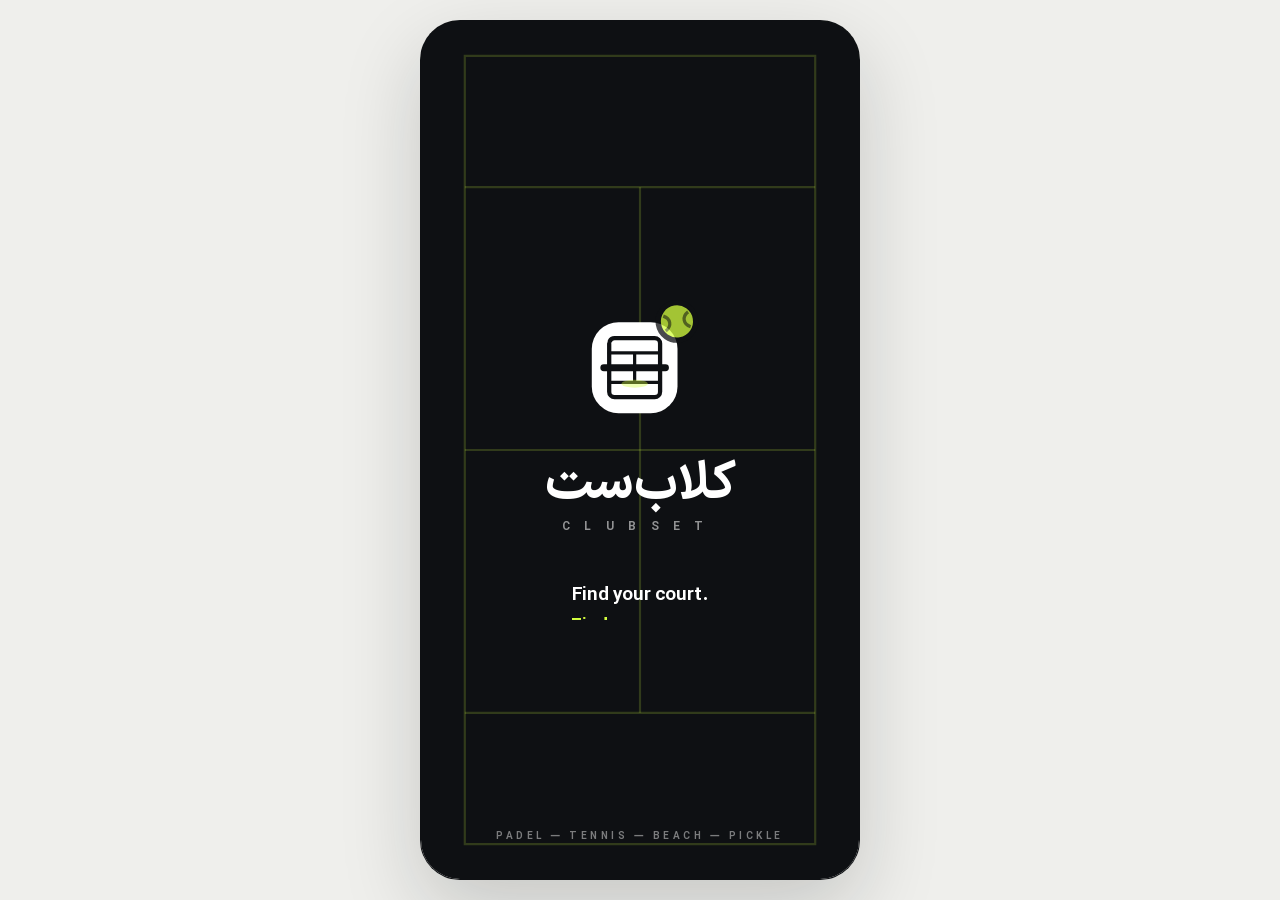
==== commit 7a96ec28: "Update Co-Authored-By: Claude Opus 5.5 <noreply@anthropic.com>" ====
--- a/index.html
+++ b/index.html
@@ -8,9 +8,9 @@
     <meta name="description" content="کلاب‌ست — مارکت‌پلیس باشگاه‌های پدل، تنیس، تنیس ساحلی و پیکل‌بال در تهران، کرج، ساری، رشت و اصفهان: رزرو زمین، ساخت بازی با هم‌سطح‌ها، مربی، مسابقه، رنکینگ و فروشگاه." />
     <link rel="icon" href="data:image/svg+xml,<svg xmlns='http://www.w3.org/2000/svg' viewBox='0 0 40 40'><rect width='40' height='40' rx='12' fill='%2314110F'/><path d='M9 28C13 14 21 11 31 12' fill='none' stroke='%23F4F1EA' stroke-width='2.6' stroke-linecap='round' stroke-dasharray='0.1 5'/><circle cx='30.5' cy='12' r='4.2' fill='%23FF5B2E'/></svg>" />
     <title>کلاب‌ست | رزرو زمین، ساخت بازی و مسابقه</title>
-    <script type="module" crossorigin src="./assets/main-C9I1ehNV.js"></script>
+    <script type="module" crossorigin src="./assets/main-D57Qp6hg.js"></script>
     <link rel="modulepreload" crossorigin href="./assets/confetti.module-CkFfW5eh.js">
-    <link rel="stylesheet" crossorigin href="./assets/main-BnKJ5yXe.css">
+    <link rel="stylesheet" crossorigin href="./assets/main-BYyMSnh_.css">
   </head>
   <body>
     <div id="root"></div>
--- a/assets/main-BYyMSnh_.css
+++ b/assets/main-BYyMSnh_.css
@@ -0,0 +1 @@
+.leaflet-pane,.leaflet-tile,.leaflet-marker-icon,.leaflet-marker-shadow,.leaflet-tile-container,.leaflet-pane>svg,.leaflet-pane>canvas,.leaflet-zoom-box,.leaflet-image-layer,.leaflet-layer{position:absolute;left:0;top:0}.leaflet-container{overflow:hidden}.leaflet-tile,.leaflet-marker-icon,.leaflet-marker-shadow{-webkit-user-select:none;-moz-user-select:none;user-select:none;-webkit-user-drag:none}.leaflet-tile::selection{background:transparent}.leaflet-safari .leaflet-tile{image-rendering:-webkit-optimize-contrast}.leaflet-safari .leaflet-tile-container{width:1600px;height:1600px;-webkit-transform-origin:0 0}.leaflet-marker-icon,.leaflet-marker-shadow{display:block}.leaflet-container .leaflet-overlay-pane svg{max-width:none!important;max-height:none!important}.leaflet-container .leaflet-marker-pane img,.leaflet-container .leaflet-shadow-pane img,.leaflet-container .leaflet-tile-pane img,.leaflet-container img.leaflet-image-layer,.leaflet-container .leaflet-tile{max-width:none!important;max-height:none!important;width:auto;padding:0}.leaflet-container img.leaflet-tile{mix-blend-mode:plus-lighter}.leaflet-container.leaflet-touch-zoom{-ms-touch-action:pan-x pan-y;touch-action:pan-x pan-y}.leaflet-container.leaflet-touch-drag{-ms-touch-action:pinch-zoom;touch-action:none;touch-action:pinch-zoom}.leaflet-container.leaflet-touch-drag.leaflet-touch-zoom{-ms-touch-action:none;touch-action:none}.leaflet-container{-webkit-tap-highlight-color:transparent}.leaflet-container a{-webkit-tap-highlight-color:rgba(51,181,229,.4)}.leaflet-tile{filter:inherit;visibility:hidden}.leaflet-tile-loaded{visibility:inherit}.leaflet-zoom-box{width:0;height:0;-moz-box-sizing:border-box;box-sizing:border-box;z-index:800}.leaflet-overlay-pane svg{-moz-user-select:none}.leaflet-pane{z-index:400}.leaflet-tile-pane{z-index:200}.leaflet-overlay-pane{z-index:400}.leaflet-shadow-pane{z-index:500}.leaflet-marker-pane{z-index:600}.leaflet-tooltip-pane{z-index:650}.leaflet-popup-pane{z-index:700}.leaflet-map-pane canvas{z-index:100}.leaflet-map-pane svg{z-index:200}.leaflet-vml-shape{width:1px;height:1px}.lvml{behavior:url(#default#VML);display:inline-block;position:absolute}.leaflet-control{position:relative;z-index:800;pointer-events:visiblePainted;pointer-events:auto}.leaflet-top,.leaflet-bottom{position:absolute;z-index:1000;pointer-events:none}.leaflet-top{top:0}.leaflet-right{right:0}.leaflet-bottom{bottom:0}.leaflet-left{left:0}.leaflet-control{float:left;clear:both}.leaflet-right .leaflet-control{float:right}.leaflet-top .leaflet-control{margin-top:10px}.leaflet-bottom .leaflet-control{margin-bottom:10px}.leaflet-left .leaflet-control{margin-left:10px}.leaflet-right .leaflet-control{margin-right:10px}.leaflet-fade-anim .leaflet-popup{opacity:0;-webkit-transition:opacity .2s linear;-moz-transition:opacity .2s linear;transition:opacity .2s linear}.leaflet-fade-anim .leaflet-map-pane .leaflet-popup{opacity:1}.leaflet-zoom-animated{-webkit-transform-origin:0 0;-ms-transform-origin:0 0;transform-origin:0 0}svg.leaflet-zoom-animated{will-change:transform}.leaflet-zoom-anim .leaflet-zoom-animated{-webkit-transition:-webkit-transform .25s cubic-bezier(0,0,.25,1);-moz-transition:-moz-transform .25s cubic-bezier(0,0,.25,1);transition:transform .25s cubic-bezier(0,0,.25,1)}.leaflet-zoom-anim .leaflet-tile,.leaflet-pan-anim .leaflet-tile{-webkit-transition:none;-moz-transition:none;transition:none}.leaflet-zoom-anim .leaflet-zoom-hide{visibility:hidden}.leaflet-interactive{cursor:pointer}.leaflet-grab{cursor:-webkit-grab;cursor:-moz-grab;cursor:grab}.leaflet-crosshair,.leaflet-crosshair .leaflet-interactive{cursor:crosshair}.leaflet-popup-pane,.leaflet-control{cursor:auto}.leaflet-dragging .leaflet-grab,.leaflet-dragging .leaflet-grab .leaflet-interactive,.leaflet-dragging .leaflet-marker-draggable{cursor:move;cursor:-webkit-grabbing;cursor:-moz-grabbing;cursor:grabbing}.leaflet-marker-icon,.leaflet-marker-shadow,.leaflet-image-layer,.leaflet-pane>svg path,.leaflet-tile-container{pointer-events:none}.leaflet-marker-icon.leaflet-interactive,.leaflet-image-layer.leaflet-interactive,.leaflet-pane>svg path.leaflet-interactive,svg.leaflet-image-layer.leaflet-interactive path{pointer-events:visiblePainted;pointer-events:auto}.leaflet-container{background:#ddd;outline-offset:1px}.leaflet-container a{color:#0078a8}.leaflet-zoom-box{border:2px dotted #38f;background:#ffffff80}.leaflet-container{font-family:Helvetica Neue,Arial,Helvetica,sans-serif;font-size:12px;font-size:.75rem;line-height:1.5}.leaflet-bar{box-shadow:0 1px 5px #000000a6;border-radius:4px}.leaflet-bar a{background-color:#fff;border-bottom:1px solid #ccc;width:26px;height:26px;line-height:26px;display:block;text-align:center;text-decoration:none;color:#000}.leaflet-bar a,.leaflet-control-layers-toggle{background-position:50% 50%;background-repeat:no-repeat;display:block}.leaflet-bar a:hover,.leaflet-bar a:focus{background-color:#f4f4f4}.leaflet-bar a:first-child{border-top-left-radius:4px;border-top-right-radius:4px}.leaflet-bar a:last-child{border-bottom-left-radius:4px;border-bottom-right-radius:4px;border-bottom:none}.leaflet-bar a.leaflet-disabled{cursor:default;background-color:#f4f4f4;color:#bbb}.leaflet-touch .leaflet-bar a{width:30px;height:30px;line-height:30px}.leaflet-touch .leaflet-bar a:first-child{border-top-left-radius:2px;border-top-right-radius:2px}.leaflet-touch .leaflet-bar a:last-child{border-bottom-left-radius:2px;border-bottom-right-radius:2px}.leaflet-control-zoom-in,.leaflet-control-zoom-out{font:700 18px Lucida Console,Monaco,monospace;text-indent:1px}.leaflet-touch .leaflet-control-zoom-in,.leaflet-touch .leaflet-control-zoom-out{font-size:22px}.leaflet-control-layers{box-shadow:0 1px 5px #0006;background:#fff;border-radius:5px}.leaflet-control-layers-toggle{background-image:url([data-uri]);width:36px;height:36px}.leaflet-retina .leaflet-control-layers-toggle{background-image:url([data-uri]);background-size:26px 26px}.leaflet-touch .leaflet-control-layers-toggle{width:44px;height:44px}.leaflet-control-layers .leaflet-control-layers-list,.leaflet-control-layers-expanded .leaflet-control-layers-toggle{display:none}.leaflet-control-layers-expanded .leaflet-control-layers-list{display:block;position:relative}.leaflet-control-layers-expanded{padding:6px 10px 6px 6px;color:#333;background:#fff}.leaflet-control-layers-scrollbar{overflow-y:scroll;overflow-x:hidden;padding-right:5px}.leaflet-control-layers-selector{margin-top:2px;position:relative;top:1px}.leaflet-control-layers label{display:block;font-size:13px;font-size:1.08333em}.leaflet-control-layers-separator{height:0;border-top:1px solid #ddd;margin:5px -10px 5px -6px}.leaflet-default-icon-path{background-image:url([data-uri])}.leaflet-container .leaflet-control-attribution{background:#fff;background:#fffc;margin:0}.leaflet-control-attribution,.leaflet-control-scale-line{padding:0 5px;color:#333;line-height:1.4}.leaflet-control-attribution a{text-decoration:none}.leaflet-control-attribution a:hover,.leaflet-control-attribution a:focus{text-decoration:underline}.leaflet-attribution-flag{display:inline!important;vertical-align:baseline!important;width:1em;height:.6669em}.leaflet-left .leaflet-control-scale{margin-left:5px}.leaflet-bottom .leaflet-control-scale{margin-bottom:5px}.leaflet-control-scale-line{border:2px solid #777;border-top:none;line-height:1.1;padding:2px 5px 1px;white-space:nowrap;-moz-box-sizing:border-box;box-sizing:border-box;background:#fffc;text-shadow:1px 1px #fff}.leaflet-control-scale-line:not(:first-child){border-top:2px solid #777;border-bottom:none;margin-top:-2px}.leaflet-control-scale-line:not(:first-child):not(:last-child){border-bottom:2px solid #777}.leaflet-touch .leaflet-control-attribution,.leaflet-touch .leaflet-control-layers,.leaflet-touch .leaflet-bar{box-shadow:none}.leaflet-touch .leaflet-control-layers,.leaflet-touch .leaflet-bar{border:2px solid rgba(0,0,0,.2);background-clip:padding-box}.leaflet-popup{position:absolute;text-align:center;margin-bottom:20px}.leaflet-popup-content-wrapper{padding:1px;text-align:left;border-radius:12px}.leaflet-popup-content{margin:13px 24px 13px 20px;line-height:1.3;font-size:13px;font-size:1.08333em;min-height:1px}.leaflet-popup-content p{margin:1.3em 0}.leaflet-popup-tip-container{width:40px;height:20px;position:absolute;left:50%;margin-top:-1px;margin-left:-20px;overflow:hidden;pointer-events:none}.leaflet-popup-tip{width:17px;height:17px;padding:1px;margin:-10px auto 0;pointer-events:auto;-webkit-transform:rotate(45deg);-moz-transform:rotate(45deg);-ms-transform:rotate(45deg);transform:rotate(45deg)}.leaflet-popup-content-wrapper,.leaflet-popup-tip{background:#fff;color:#333;box-shadow:0 3px 14px #0006}.leaflet-container a.leaflet-popup-close-button{position:absolute;top:0;right:0;border:none;text-align:center;width:24px;height:24px;font:16px/24px Tahoma,Verdana,sans-serif;color:#757575;text-decoration:none;background:transparent}.leaflet-container a.leaflet-popup-close-button:hover,.leaflet-container a.leaflet-popup-close-button:focus{color:#585858}.leaflet-popup-scrolled{overflow:auto}.leaflet-oldie .leaflet-popup-content-wrapper{-ms-zoom:1}.leaflet-oldie .leaflet-popup-tip{width:24px;margin:0 auto;-ms-filter:"progid:DXImageTransform.Microsoft.Matrix(M11=0.70710678, M12=0.70710678, M21=-0.70710678, M22=0.70710678)";filter:progid:DXImageTransform.Microsoft.Matrix(M11=.70710678,M12=.70710678,M21=-.70710678,M22=.70710678)}.leaflet-oldie .leaflet-control-zoom,.leaflet-oldie .leaflet-control-layers,.leaflet-oldie .leaflet-popup-content-wrapper,.leaflet-oldie .leaflet-popup-tip{border:1px solid #999}.leaflet-div-icon{background:#fff;border:1px solid #666}.leaflet-tooltip{position:absolute;padding:6px;background-color:#fff;border:1px solid #fff;border-radius:3px;color:#222;white-space:nowrap;-webkit-user-select:none;-moz-user-select:none;-ms-user-select:none;user-select:none;pointer-events:none;box-shadow:0 1px 3px #0006}.leaflet-tooltip.leaflet-interactive{cursor:pointer;pointer-events:auto}.leaflet-tooltip-top:before,.leaflet-tooltip-bottom:before,.leaflet-tooltip-left:before,.leaflet-tooltip-right:before{position:absolute;pointer-events:none;border:6px solid transparent;background:transparent;content:""}.leaflet-tooltip-bottom{margin-top:6px}.leaflet-tooltip-top{margin-top:-6px}.leaflet-tooltip-bottom:before,.leaflet-tooltip-top:before{left:50%;margin-left:-6px}.leaflet-tooltip-top:before{bottom:0;margin-bottom:-12px;border-top-color:#fff}.leaflet-tooltip-bottom:before{top:0;margin-top:-12px;margin-left:-6px;border-bottom-color:#fff}.leaflet-tooltip-left{margin-left:-6px}.leaflet-tooltip-right{margin-left:6px}.leaflet-tooltip-left:before,.leaflet-tooltip-right:before{top:50%;margin-top:-6px}.leaflet-tooltip-left:before{right:0;margin-right:-12px;border-left-color:#fff}.leaflet-tooltip-right:before{left:0;margin-left:-12px;border-right-color:#fff}@media print{.leaflet-control{-webkit-print-color-adjust:exact;print-color-adjust:exact}}@font-face{font-family:IRANSansX;src:url(./IRANSansX-Light-C6am5WMW.woff2) format("woff2");font-weight:300;font-display:swap}@font-face{font-family:IRANSansX;src:url(./IRANSansX-Regular-DwTxYnTS.woff2) format("woff2");font-weight:400;font-display:swap}@font-face{font-family:IRANSansX;src:url(./IRANSansX-Medium-D2vCKVu8.woff2) format("woff2");font-weight:500;font-display:swap}@font-face{font-family:IRANSansX;src:url(./IRANSansX-Bold-BgWQqT_N.woff2) format("woff2");font-weight:600 900;font-display:swap}:root{--paper: #F6F3EE;--paper2: #EEEAE2;--card: #FFFFFF;--ink: #14110F;--ink2: #3E3A35;--muted: #7D776F;--line: #E6E0D6;--line2: #D8D1C5;--accent: #FF5B2E;--accent-ink: #D23E14;--accent-soft: #FFE6DD;--ok: #17A06B;--warn: #D69A1C;--bad: #D2403A;--blue: #2E5BFF;--r: 22px;--r-sm: 14px;--r-xs: 10px;--sh: 0 1px 2px rgba(20,17,15,.05), 0 6px 24px rgba(20,17,15,.06);--sh-lg: 0 20px 60px rgba(20,17,15,.18);--ease: cubic-bezier(.2,.8,.2,1);color-scheme:light}*{box-sizing:border-box;-webkit-tap-highlight-color:transparent}html,body,#root{margin:0;height:100%}body{font-family:IRANSansX,system-ui,sans-serif;background:var(--paper);color:var(--ink);font-size:14.5px;line-height:1.65;-webkit-font-smoothing:antialiased}button{font:inherit;color:inherit;background:none;border:0;padding:0;cursor:pointer;text-align:inherit}button:disabled{cursor:not-allowed;opacity:.45}input,textarea,select{font:inherit;color:inherit}h1,h2,h3,h4,p{margin:0}a{color:inherit;text-decoration:none}img{display:block;max-width:100%}small{font-size:12px}.grow{flex:1;min-width:0}.muted{color:var(--muted)}.small{font-size:13px}.tiny{font-size:11.5px;line-height:1.6;margin-top:10px}.center{text-align:center}.ltr{direction:ltr;unicode-bidi:plaintext}.row-between{display:flex;align-items:center;justify-content:space-between;gap:10px}.row2{display:grid;grid-template-columns:1fr 1fr;gap:10px;margin-top:12px}.row2>:only-child{grid-column:1 / -1}.stack{display:grid;gap:12px}.label{font-size:13px;font-weight:700;color:var(--ink2);margin:18px 0 8px;display:flex;align-items:center;gap:8px}.hint{font-size:13px;color:var(--ink2);background:var(--paper2);border-radius:var(--r-sm);padding:11px 14px;margin:12px 0;line-height:1.7}.hint.warn{background:#fff3d6;color:#7a5600}.pill{display:inline-flex;align-items:center;gap:4px;background:var(--paper2);font-size:11.5px;font-weight:700;padding:3px 10px;border-radius:99px}.pill.accent{background:var(--accent-soft);color:var(--accent-ink)}.accent-ink{color:var(--accent-ink)}.foot-space{height:110px}.pad{padding:4px 20px 24px}.kv{display:flex;align-items:center;justify-content:space-between;gap:12px;padding:10px 0;border-bottom:1px dashed var(--line);font-size:13.5px}.kv>span:first-child{color:var(--muted)}.kv.total{border:0;font-size:15px;padding-top:14px}.kv.total b{font-size:17px}.neg{color:var(--bad)}.warn-t{color:var(--bad);font-weight:700}.btn{display:inline-flex;align-items:center;justify-content:center;gap:8px;height:48px;padding:0 22px;border-radius:14px;font-weight:700;font-size:14.5px;transition:transform .15s var(--ease),background .2s,box-shadow .2s;white-space:nowrap}.btn:active:not(:disabled){transform:scale(.97)}.btn.block{width:100%;margin-top:14px}.btn.sm{height:36px;padding:0 14px;font-size:13px;border-radius:11px}.btn.primary{background:var(--ink);color:#fff;box-shadow:0 6px 18px #14110f2e}.btn.primary:hover:not(:disabled){background:#000}.btn.dark{background:var(--ink);color:#fff}.btn.ghost{background:var(--card);border:1.5px solid var(--line2)}.btn.ghost:hover{border-color:var(--ink)}.btn.light{background:#ffffff2e;color:#fff;-webkit-backdrop-filter:blur(8px);backdrop-filter:blur(8px)}.btn.danger{background:var(--bad);color:#fff}.btn.danger-ghost{color:var(--bad);border:1.5px solid #F2C9C6;background:#fff}.link-btn{color:var(--accent-ink);font-weight:700;font-size:13px;display:inline-flex;align-items:center;gap:4px}.icon-btn{width:40px;height:40px;border-radius:12px;display:grid;place-items:center;position:relative}.icon-btn:hover{background:var(--paper2)}.icon-btn.sm{width:30px;height:30px;border-radius:9px;background:var(--paper2)}.round{width:42px;height:42px;border-radius:50%;display:grid;place-items:center;background:#ffffffeb;box-shadow:var(--sh);color:var(--ink)}.round.light{background:#fff3;color:#fff;-webkit-backdrop-filter:blur(6px);backdrop-filter:blur(6px);box-shadow:none}.round.fav-on{color:var(--accent)}.field{width:100%;height:50px;border-radius:14px;border:1.5px solid var(--line2);background:var(--card);padding:0 16px;outline:none;transition:border .15s,box-shadow .15s;margin-top:8px}textarea.field{height:auto;padding:12px 16px;resize:vertical}.field:focus{border-color:var(--ink);box-shadow:0 0 0 4px #14110f0f}.field.big{height:62px;font-size:22px;font-weight:700;letter-spacing:1px;text-align:center}.field.otp{letter-spacing:18px;font-size:28px}.field.num{direction:ltr;text-align:left;max-width:200px}.field.sm{height:38px;max-width:110px;margin:0}.mini-select{border:1.5px solid var(--line2);border-radius:10px;height:34px;padding:0 10px;background:#fff}.chips{display:flex;flex-wrap:wrap;gap:8px;margin:6px 0}.chip{height:36px;padding:0 14px;border-radius:99px;border:1.5px solid var(--line2);background:var(--card);font-size:13px;font-weight:600;display:inline-flex;align-items:center;gap:6px;white-space:nowrap;transition:all .15s}.chip.on{background:var(--ink);color:#fff;border-color:var(--ink)}.check{width:22px;height:22px;border-radius:7px;border:1.8px solid var(--line2);display:grid;place-items:center;color:transparent;flex:none;transition:.15s}.check.on{background:var(--ink);border-color:var(--ink);color:#fff}.check-row{display:flex;align-items:center;gap:12px;width:100%;padding:13px 14px;border-radius:14px;background:var(--paper2);margin-top:10px;font-size:13.5px;font-weight:500}.check-row.on{background:var(--card);box-shadow:inset 0 0 0 1.5px var(--ink)}.switch{width:46px;height:28px;border-radius:99px;background:var(--line2);position:relative;flex:none;transition:.2s;display:inline-block}.switch i{position:absolute;top:3px;inset-inline-start:3px;width:22px;height:22px;border-radius:50%;background:#fff;box-shadow:0 1px 3px #0003;transition:.2s var(--ease)}.switch.on{background:var(--ok)}.switch.on i{inset-inline-start:21px}.stepper{display:inline-flex;align-items:center;gap:14px;background:var(--paper2);border-radius:14px;padding:6px}.stepper button{width:38px;height:38px;border-radius:10px;background:#fff;display:grid;place-items:center;box-shadow:var(--sh)}.stepper b{min-width:28px;text-align:center;font-size:18px}.stepper.sm button{width:28px;height:28px}.stepper.sm b{font-size:14px;min-width:18px}.steps{display:flex;gap:5px}.steps span{width:18px;height:5px;border-radius:9px;background:var(--line2);transition:.3s}.steps span.on{background:var(--ink);width:26px}.seg{display:flex;background:var(--paper2);border-radius:14px;padding:4px;gap:2px;margin:4px 0 14px}.seg button{flex:1;height:38px;border-radius:11px;font-size:13px;font-weight:700;position:relative;color:var(--muted);display:grid;place-items:center;white-space:nowrap;padding:0 10px}.seg button.on{color:var(--ink)}.seg button span{position:relative;z-index:1;display:inline-flex}.seg-ind{position:absolute;top:0;right:0;bottom:0;left:0;background:#fff;border-radius:11px;box-shadow:0 1px 4px #00000014}.seg.small{margin:0;display:inline-flex}.seg.small button{height:32px;flex:none;padding:0 12px;font-size:12.5px}.empty{text-align:center;padding:34px 20px;display:grid;justify-items:center;gap:6px;color:var(--muted)}.empty b{color:var(--ink);font-size:15px}.empty-ico{width:60px;height:60px;border-radius:20px;background:var(--paper2);display:grid;place-items:center;color:var(--ink2);margin-bottom:4px}.empty .btn{margin-top:10px}.stars{display:inline-flex;gap:1px;color:#f2a61a}.rating{display:inline-flex;align-items:center;gap:3px;font-size:13px;white-space:nowrap}.rating svg{color:#f2a61a}.avatar{display:inline-grid;place-items:center;border-radius:50%;font-weight:800;flex:none}.lvl-badge{display:inline-flex;align-items:center;gap:5px;background:color-mix(in srgb,var(--c) 14%,white);color:var(--c);border-radius:99px;padding:2px 9px 2px 4px;font-size:11.5px;font-weight:700}.lvl-badge b{background:var(--c);color:#fff;border-radius:99px;padding:0 7px}.badge{display:inline-flex;align-items:center;gap:4px;background:#fffffff0;color:var(--ink);font-size:11px;font-weight:800;padding:4px 9px;border-radius:99px;box-shadow:0 2px 8px #0000001f}.badge.ad{background:var(--ink);color:#fff}.badge.hot{background:var(--accent);color:#fff}.badge.solid{background:var(--ink);color:#fff;box-shadow:none}.loading{position:fixed;top:0;right:0;bottom:0;left:0;display:grid;place-items:center}.spinner{width:34px;height:34px;border:3px solid var(--line);border-top-color:var(--ink);border-radius:50%;animation:spin .8s linear infinite}@keyframes spin{to{transform:rotate(360deg)}}.logo{display:inline-flex;align-items:center;gap:10px}.logo-word{display:grid;line-height:1.1}.logo-word b{font-size:22px;font-weight:900;letter-spacing:-.5px}.logo-word small{font-size:11px;opacity:.6;font-weight:600}.logo.dark{color:#f4f1ea}.gate{min-height:100%;display:grid;grid-template-columns:1.15fr 1fr;background:var(--ink)}.gate-art{position:relative;overflow:hidden;color:#f4f1ea;padding:44px;display:flex;flex-direction:column;justify-content:flex-end;min-height:100vh}.gate-photos{position:absolute;top:0;right:0;bottom:0;left:0;display:grid;grid-template-columns:1fr 1fr;grid-template-rows:1.3fr 1fr;gap:4px;opacity:.55}.gate-photos img{width:100%;height:100%;object-fit:cover}.gate-art:before{content:"";position:absolute;top:0;right:0;bottom:0;left:0;background:linear-gradient(to top,var(--ink) 25%,rgba(20,17,15,.55) 60%,rgba(20,17,15,.2));z-index:1}.gate-copy{position:relative;z-index:2;max-width:560px}.gate-copy h1{font-size:clamp(34px,4.4vw,58px);line-height:1.2;font-weight:900;margin:26px 0 14px;letter-spacing:-1px}.gate-copy h1 em{font-style:normal;color:var(--accent)}.gate-copy p{font-size:16px;opacity:.78;max-width:460px}.gate-stats{display:flex;gap:22px;margin-top:26px;flex-wrap:wrap}.gate-stats span{font-size:13px;opacity:.8}.gate-stats b{display:block;font-size:28px;font-weight:900;color:#fff}.gate-cities{display:flex;gap:8px;flex-wrap:wrap;margin-top:20px}.gate-cities span{border:1px solid rgba(255,255,255,.25);border-radius:99px;padding:4px 14px;font-size:12.5px}.gate-panel{background:var(--paper);display:flex;align-items:center;justify-content:center;padding:36px 24px;border-radius:32px 0 0 32px}.gate-box{width:100%;max-width:440px}.gate-box h2{font-size:26px;font-weight:900;margin:14px 0 6px}.gate-box>.muted{margin-bottom:18px}.role-list{display:grid;gap:10px;margin:18px 0 10px}.role{display:flex;align-items:center;gap:14px;padding:16px;border-radius:18px;background:var(--card);box-shadow:var(--sh);transition:transform .15s,box-shadow .15s}.role:hover{transform:translateY(-2px);box-shadow:var(--sh-lg)}.role-ico{width:48px;height:48px;border-radius:14px;display:grid;place-items:center;background:var(--ink);color:#fff}.role b{display:block;font-size:16px}.role small{color:var(--muted)}.city-pick{display:grid;grid-template-columns:repeat(3,1fr);gap:8px}.city-pick button{position:relative;border-radius:14px;overflow:hidden;height:74px;outline:3px solid transparent;transition:outline .15s}.city-pick img{width:100%;height:100%;object-fit:cover;filter:brightness(.6)}.city-pick span{position:absolute;inset:auto 10px 8px auto;color:#fff;font-weight:800}.city-pick button.on{outline-color:var(--accent)}.sport-level{border-radius:16px;background:var(--card);margin-top:10px;box-shadow:var(--sh);overflow:hidden}.sport-level.on{box-shadow:inset 0 0 0 2px var(--c)}.sl-head{display:flex;align-items:center;gap:12px;width:100%;padding:12px 14px}.sl-levels{display:grid;grid-template-columns:repeat(4,1fr);gap:6px;padding:0 12px 12px}.sl-levels button{height:36px;border-radius:10px;background:var(--paper2);font-size:12.5px;font-weight:700}.sl-levels button.on{background:var(--c);color:#fff}.club-pick{display:grid;gap:8px;max-height:300px;overflow:auto;padding:2px}.club-pick button{display:flex;align-items:center;gap:12px;padding:8px;border-radius:14px;background:var(--card);text-align:right}.club-pick button.on{box-shadow:inset 0 0 0 2px var(--ink)}.club-pick img{width:48px;height:48px;border-radius:10px;object-fit:cover}.club-pick b,.club-pick small{display:block}.club-pick small{color:var(--muted)}.or{text-align:center;margin:22px 0 4px;font-size:13px;color:var(--muted)}.admin-teaser{display:grid;grid-template-columns:1fr 1fr;gap:10px;margin:16px 0}.admin-teaser div{background:var(--card);border-radius:16px;padding:16px;box-shadow:var(--sh)}.admin-teaser b{font-size:28px;font-weight:900;display:block}.onboard .label:first-of-type{margin-top:12px}.onboard .steps{margin:8px 0 4px}.sport-grid{display:grid;grid-template-columns:1fr 1fr;gap:8px}.sport-tile{display:flex;align-items:center;gap:10px;padding:14px;border-radius:16px;background:var(--card);box-shadow:var(--sh)}.sport-tile.on{background:var(--soft);box-shadow:inset 0 0 0 2px var(--c)}.review-card{background:var(--card);border-radius:18px;padding:18px;box-shadow:var(--sh);margin-top:14px}.review-card h4{font-size:18px;margin-bottom:6px}.onboard-done{text-align:center}.onboard-done h3{font-size:20px;margin:14px 0 6px}.timeline-mini{text-align:right;margin:18px 0;padding:0;list-style:none;counter-reset:s}.timeline-mini li{counter-increment:s;padding:8px 40px 8px 0;position:relative;color:var(--muted)}.timeline-mini li:before{content:counter(s);position:absolute;right:0;top:6px;width:26px;height:26px;border-radius:50%;background:var(--paper2);display:grid;place-items:center;font-size:12px;font-weight:800}.timeline-mini li.on{color:var(--ink);font-weight:700}.timeline-mini li.on:before{background:var(--ok);color:#fff}.big-check{width:84px;height:84px;border-radius:50%;display:inline-grid;place-items:center;background:var(--ok);color:#fff;box-shadow:0 12px 32px #17a06b59}@media (max-width: 900px){.gate{grid-template-columns:1fr}.gate-art{min-height:52vh;padding:28px 22px}.gate-panel{border-radius:28px 28px 0 0;margin-top:-28px;position:relative;z-index:3;padding:28px 18px 40px}}.stage{position:fixed;top:0;right:0;bottom:0;left:0;display:grid;place-items:center;background:#1c1916}.stage-bg{position:absolute;top:0;right:0;bottom:0;left:0;background:center/cover;filter:blur(50px) brightness(.35);transform:scale(1.2)}.phone{position:relative;width:100%;max-width:440px;height:100dvh;background:var(--paper);overflow:hidden}@media (min-width: 520px){.phone{height:min(930px,95dvh);border-radius:40px;box-shadow:0 40px 120px #0009,0 0 0 10px #0b0a09,0 0 0 11px #2a2622}}.player,.tab-pages{position:absolute;top:0;right:0;bottom:0;left:0}.scroll{position:absolute;top:0;right:0;bottom:0;left:0;overflow-y:auto;overflow-x:hidden;padding:0 16px;scrollbar-width:none;overscroll-behavior:contain}.scroll::-webkit-scrollbar{display:none}.page-over{position:absolute;top:0;right:0;bottom:0;left:0;z-index:20;background:var(--paper)}.tabbar{position:absolute;inset:auto 12px 12px;height:70px;background:#14110ff0;-webkit-backdrop-filter:blur(16px);backdrop-filter:blur(16px);border-radius:24px;display:flex;padding:0 6px;z-index:30;box-shadow:0 14px 40px #14110f59}.tabbar button{flex:1;display:grid;justify-items:center;align-content:center;gap:2px;color:#ffffff80;font-size:10.5px;font-weight:700;position:relative}.tabbar button.on{color:#fff}.tab-ico{position:relative}.tab-ico .dot{position:absolute;top:-6px;left:-10px;min-width:18px;height:18px;border-radius:9px;background:var(--accent);color:#fff;font-style:normal;font-size:10px;display:grid;place-items:center;padding:0 4px;border:2px solid var(--ink)}.tab-ind{position:absolute;bottom:7px;width:18px;height:3px;border-radius:3px;background:var(--accent)}.sheet-wrap{position:fixed;top:0;right:0;bottom:0;left:0;z-index:60}.phone .sheet-wrap{position:absolute}.sheet-bg{position:absolute;top:0;right:0;bottom:0;left:0;background:#14110f73;-webkit-backdrop-filter:blur(2px);backdrop-filter:blur(2px)}.sheet{position:absolute;inset:auto 0 0;max-height:88%;background:var(--paper);border-radius:28px 28px 0 0;overflow-y:auto;scrollbar-width:none;padding-bottom:env(safe-area-inset-bottom)}.sheet.full{height:94%;max-height:94%}.sheet-grip{width:40px;height:5px;border-radius:5px;background:var(--line2);margin:10px auto 2px}.sheet-head{display:flex;align-items:center;justify-content:space-between;padding:8px 20px 10px;position:sticky;top:0;background:var(--paper);z-index:2}.sheet-head h3{font-size:18px;font-weight:800}.portal-desk .sheet-wrap{display:flex;align-items:center;justify-content:center;padding:20px}.portal-desk .sheet{position:relative;inset:auto;width:100%;max-width:540px;max-height:88vh;border-radius:26px;box-shadow:var(--sh-lg)}.portal-desk .sheet.full{height:auto}.portal-desk .sheet-grip{display:none}@media (max-width: 700px){.portal-desk .sheet-wrap{align-items:flex-end;padding:0}.portal-desk .sheet{border-radius:26px 26px 0 0}}.toasts{position:fixed;top:16px;left:50%;transform:translate(-50%);z-index:9999;display:grid;gap:8px;width:min(400px,92vw);pointer-events:none}.toast{background:var(--ink);color:#fff;border-radius:16px;padding:12px 16px;font-size:13.5px;font-weight:600;display:flex;align-items:center;gap:10px;box-shadow:var(--sh-lg)}.toast-ico{font-size:18px}.book-head,.home-head{display:flex;align-items:center;justify-content:space-between;padding:18px 2px 0;gap:12px}.city-btn{display:inline-flex;align-items:center;gap:6px;height:40px;padding:0 14px;border-radius:99px;background:var(--card);box-shadow:var(--sh);font-size:14px}.city-btn svg:first-child{color:var(--accent)}.head-actions{display:flex;align-items:center;gap:6px}.ping{position:absolute;top:9px;left:10px;width:8px;height:8px;border-radius:50%;background:var(--accent);box-shadow:0 0 0 2px var(--paper)}.book-title{font-size:32px;font-weight:900;line-height:1.2;letter-spacing:-.6px;margin:18px 2px 16px}.book-title em{font-style:normal;color:var(--accent)}.modes{display:flex;gap:8px;overflow-x:auto;scrollbar-width:none;margin:0 -16px;padding:2px 16px 6px}.modes::-webkit-scrollbar,.sports::-webkit-scrollbar,.h-scroll::-webkit-scrollbar,.date-strip::-webkit-scrollbar,.slot-row::-webkit-scrollbar{display:none}.mode{flex:none;width:112px;padding:12px;border-radius:18px;background:var(--card);box-shadow:var(--sh);display:grid;gap:2px;text-align:right;transition:.2s var(--ease)}.mode-ico{width:38px;height:38px;border-radius:12px;display:grid;place-items:center;background:var(--paper2);margin-bottom:6px;transition:.2s}.mode b{font-size:13px;line-height:1.4}.mode small{color:var(--muted);font-size:11px;line-height:1.4}.mode.on{background:var(--ink);color:#fff;transform:translateY(-2px);box-shadow:0 10px 24px #14110f40}.mode.on .mode-ico{background:var(--accent);color:#fff}.mode.on small{color:#fff9}.sports{display:flex;gap:8px;overflow-x:auto;scrollbar-width:none;margin:12px -16px;padding:2px 16px}.sports.tight{margin:8px 0 12px;padding:0;flex-wrap:wrap}.sport-pill{flex:none;display:inline-flex;align-items:center;gap:6px;height:40px;padding:0 14px;border-radius:99px;background:var(--card);border:1.5px solid var(--line);font-weight:700;font-size:13px;transition:.15s}.sport-pill.on{background:var(--c, var(--ink));border-color:var(--c, var(--ink));color:#fff}.card{background:var(--card);border-radius:var(--r);box-shadow:var(--sh);padding:14px;margin:12px 0}.where-head{display:flex;align-items:center;gap:12px;width:100%}.where-head b{display:block;font-size:15px}.where-head small{color:var(--muted);display:block;overflow:hidden;text-overflow:ellipsis;white-space:nowrap}.where-head.static{margin-bottom:10px}.where-step{width:30px;height:30px;border-radius:10px;background:var(--ink);color:#fff;display:grid;place-items:center;font-weight:900;font-size:14px;flex:none}.where-body{overflow:hidden}.where-actions{display:flex;align-items:center;gap:8px;flex-wrap:wrap;margin-top:8px}.legend{font-size:11px;color:var(--muted);display:inline-flex;align-items:center;gap:5px;margin-inline-start:auto}.legend i{width:9px;height:9px;border-radius:50%;background:var(--ok)}.tilemap{display:grid;gap:8px;margin-top:14px;position:relative;padding-top:4px}.compass{position:absolute;top:-10px;left:-4px;font-size:10px;font-weight:900;color:var(--muted)}.compass:after{content:"↑";margin-inline-start:2px}.tile{position:relative;min-height:74px;border-radius:16px;padding:10px;display:flex;flex-direction:column;justify-content:space-between;text-align:right;background:color-mix(in srgb,var(--ok) calc(var(--heat) * 22%),#F4F1EB);box-shadow:0 4px #ded6c8,inset 0 0 0 1.5px #14110f0d;transition:box-shadow .15s,transform .15s,background .2s}.tile:active{transform:translateY(3px);box-shadow:0 1px #ded6c8}.tile-name{font-weight:800;font-size:13px;line-height:1.3}.tile-meta{font-size:11px;color:var(--ink2);display:flex;align-items:center;gap:3px}.tile-meta b{font-size:13px}.tile-free{font-style:normal;margin-inline-start:auto;background:var(--ok);color:#fff;font-size:10.5px;font-weight:800;border-radius:99px;padding:1px 7px}.tile.empty{background:repeating-linear-gradient(135deg,#f4f1eb 0,#f4f1eb 6px,#eee9e1 6px,#eee9e1 12px);box-shadow:inset 0 0 0 1.5px var(--line);color:var(--muted);cursor:default}.tile.empty small{font-size:10.5px}.tile.on{background:var(--ink);color:#fff;box-shadow:0 4px #000,0 10px 24px #14110f4d;transform:translateY(-2px)}.tile.on .tile-meta{color:#ffffffbf}.tile.on .tile-free{background:var(--accent)}.tile-glow{position:absolute;top:8px;left:8px;width:10px;height:10px;border-radius:50%;background:var(--accent);box-shadow:0 0 0 4px #ff5b2e40,0 0 14px var(--accent)}.date-strip{display:flex;gap:6px;overflow-x:auto;scrollbar-width:none;padding:2px 0 6px}.date-strip button{flex:none;width:54px;padding:7px 0 5px;border-radius:14px;background:var(--paper2);display:grid;justify-items:center;position:relative;transition:.15s}.date-strip button small{font-size:10.5px;color:var(--muted);line-height:1.3}.date-strip button .mon{font-size:9.5px}.date-strip button b{font-size:18px;line-height:1.3}.date-strip button.fri b{color:var(--accent-ink)}.date-strip button.on{background:var(--ink);color:#fff}.date-strip button.on small{color:#ffffffb3}.date-strip button.on b{color:#fff}.date-strip button i{position:absolute;bottom:3px;width:5px;height:5px;border-radius:50%;background:var(--accent)}.tod{display:grid;grid-template-columns:repeat(5,1fr);gap:6px;margin-top:8px}.tod button{display:grid;justify-items:center;gap:2px;padding:8px 0;border-radius:12px;background:var(--paper2);font-size:11.5px;font-weight:700;color:var(--ink2)}.tod button.on{background:var(--accent-soft);color:var(--accent-ink);box-shadow:inset 0 0 0 1.5px var(--accent)}.dur-row{display:flex;align-items:center;justify-content:space-between;margin-top:12px}.dur{display:flex;gap:6px}.dur button{width:62px;height:46px;border-radius:12px;background:var(--paper2);display:grid;place-items:center;line-height:1.1}.dur button b{font-size:17px}.dur button small{font-size:10px;color:var(--muted)}.dur button.on{background:var(--ink);color:#fff}.dur button.on small{color:#ffffffb3}.ads{display:flex;gap:10px;overflow-x:auto;scrollbar-width:none;margin:14px -16px 4px;padding:0 16px;scroll-snap-type:x mandatory}.ad-card,.promo{flex:none;width:88%;height:128px;border-radius:20px;overflow:hidden;position:relative;scroll-snap-align:center;color:#fff;text-align:right}.promo{width:100%;margin:18px 0}.ad-card img,.promo img{width:100%;height:100%;object-fit:cover}.ad-card:after,.promo:after{content:"";position:absolute;top:0;right:0;bottom:0;left:0;background:linear-gradient(to left,#14110fd9,#14110f1a)}.ad-copy{position:absolute;inset:auto 16px 14px auto;z-index:1;display:grid}.ad-copy b{font-size:18px;font-weight:900}.ad-copy small{opacity:.85}.ad-tag{position:absolute;top:10px;left:10px;z-index:1;font-size:10px;background:#fff3;-webkit-backdrop-filter:blur(6px);backdrop-filter:blur(6px);padding:2px 8px;border-radius:99px}.results-head{display:flex;align-items:center;justify-content:space-between;margin:18px 2px 8px}.results-head b{font-size:16px}.chips.sort{flex-wrap:nowrap;overflow-x:auto;scrollbar-width:none;margin:0 -16px 10px;padding:0 16px}.results{display:grid;gap:16px}.club-card{background:var(--card);border-radius:var(--r);overflow:hidden;box-shadow:var(--sh)}.club-card.featured{box-shadow:0 0 0 2px var(--ink),var(--sh)}.gallery{position:relative;overflow:hidden;background:var(--paper2)}.gallery-track{display:flex;height:100%;overflow-x:auto;scroll-snap-type:x mandatory;scrollbar-width:none}.gallery-track::-webkit-scrollbar{display:none}.gallery-track img{flex:none;width:100%;height:100%;object-fit:cover;scroll-snap-align:center}.gallery-dots{position:absolute;bottom:10px;left:50%;transform:translate(-50%);display:flex;gap:4px}.gallery-dots i{width:6px;height:6px;border-radius:50%;background:#ffffff8c;transition:.2s}.gallery-dots i.on{background:#fff;width:16px;border-radius:4px}.fav{position:absolute;top:10px;left:10px;width:38px;height:38px;border-radius:50%;background:#ffffffeb;display:grid;place-items:center;color:var(--ink)}.fav.on{color:var(--accent)}.cc-badges{position:absolute;top:10px;right:10px;display:flex;gap:5px;flex-wrap:wrap}.cc-sports{position:absolute;bottom:10px;right:10px;display:flex;gap:4px}.cc-sports span{width:26px;height:26px;border-radius:8px;display:grid;place-items:center;color:#fff;box-shadow:0 2px 6px #0003}.cc-body{display:block;width:100%;padding:12px 14px 4px}.cc-body h3{font-size:16.5px;font-weight:800}.cc-price{margin-top:2px;font-size:13px}.cc-price b{font-size:16px}.slot-row{display:flex;gap:6px;overflow-x:auto;padding:8px 14px 14px;scrollbar-width:none}.slot{flex:none;min-width:64px;padding:6px 8px;border-radius:12px;background:#eaf7f0;color:#0c6b47;display:grid;justify-items:center;line-height:1.3;border:1.5px solid #CDEBDC;transition:.15s}.slot b{font-size:14px}.slot small{font-size:10px;opacity:.8}.slot:hover{background:var(--ok);color:#fff;border-color:var(--ok)}.slot.more{background:var(--paper2);color:var(--ink2);border-color:transparent;place-content:center;font-weight:800}.slot-none{padding:6px 14px 14px;font-size:12.5px;color:var(--muted)}.slot-none button{color:var(--accent-ink);font-weight:700}.map-wrap{position:relative;height:520px;border-radius:var(--r);overflow:hidden;box-shadow:var(--sh)}.leaflet-box{width:100%;height:100%}.map-card{position:absolute;inset:auto 10px 10px;z-index:500}.map-card .gallery{height:120px!important}.pin-wrap{background:none;border:0}.pin{display:inline-block;transform:translate(-50%,-50%);background:#fff;color:var(--ink);font:800 12px IRANSansX;padding:5px 10px;border-radius:99px;box-shadow:0 2px 10px #00000040;white-space:nowrap;transition:.15s}.pin.on{background:var(--ink);color:#fff;transform:translate(-50%,-50%) scale(1.12)}.pin-dot{display:block;width:22px;height:22px;border-radius:50%;background:var(--accent);border:4px solid #fff;box-shadow:0 2px 10px #00000059;transform:translate(-50%,-50%)}.leaflet-container{font-family:IRANSansX;background:#eae6df}.leaflet-tile-pane{filter:grayscale(.75) contrast(.92) brightness(1.04) sepia(.08)}.create-game{display:flex;align-items:center;gap:12px;width:100%;padding:16px;border-radius:var(--r);background:var(--accent);color:#fff;margin-top:14px;box-shadow:0 10px 28px #ff5b2e59;text-align:right}.cg-ico{width:46px;height:46px;border-radius:14px;background:#ffffff38;display:grid;place-items:center}.create-game b{display:block;font-size:16px}.create-game small{opacity:.85}.game-card{background:var(--card);border-radius:var(--r);padding:14px;box-shadow:var(--sh);display:grid;gap:10px;min-width:290px;border-top:4px solid var(--c)}.gc-top{display:flex;justify-content:space-between;align-items:center}.gc-sport{display:inline-flex;align-items:center;gap:5px;background:var(--soft);color:var(--c);font-weight:800;font-size:12px;padding:3px 10px;border-radius:99px}.gc-when{font-size:13px}.gc-mid{display:flex;align-items:center;justify-content:space-between}.seats{display:flex;gap:4px}.seat-empty{border-radius:50%;border:2px dashed var(--line2);display:grid;place-items:center;color:var(--muted);flex:none}.gc-lvl{text-align:left;display:grid;line-height:1.3}.gc-lvl small{color:var(--muted)}.gc-lvl b{font-size:15px}.fit{font-size:10.5px;color:var(--ok);font-weight:800}.gc-foot{display:flex;align-items:center;justify-content:space-between;border-top:1px dashed var(--line);padding-top:10px}.coach-card{display:flex;gap:14px;background:var(--card);border-radius:var(--r);padding:14px;box-shadow:var(--sh)}.coach-card h4{font-size:15px}.lv-tags{display:flex;gap:4px;margin-top:8px}.lv-tags span{font-size:10.5px;background:var(--paper2);padding:1px 8px;border-radius:99px}.tour-intro{background:var(--ink);color:#fff;border-radius:var(--r);padding:16px;margin-top:14px;font-size:13.5px}.tour-intro b{color:var(--accent)}.tour-card{display:block;width:100%;background:var(--card);border-radius:var(--r);overflow:hidden;box-shadow:var(--sh);text-align:right;min-width:280px}.tc-img{position:relative;height:110px}.tc-img img{width:100%;height:100%;object-fit:cover}.tc-kind{position:absolute;top:10px;right:10px;background:var(--ink);color:#fff;font-size:11px;font-weight:800;padding:3px 10px;border-radius:99px}.tour-card.friday .tc-kind,.tc-kind.friday{background:var(--accent)}.tc-body{padding:12px 14px 14px;position:relative}.tc-date{position:absolute;top:-30px;left:14px;background:#fff;border-radius:14px;padding:6px 12px;text-align:center;box-shadow:var(--sh);display:grid;line-height:1.3}.tc-date small{color:var(--muted);font-size:10.5px}.tc-body h4{font-size:16px}.tc-bar,.mini-bar{height:6px;border-radius:6px;background:var(--paper2);margin:10px 0 6px;overflow:hidden}.tc-bar i,.mini-bar i{display:block;height:100%;background:var(--accent);border-radius:6px}.mini-bar{width:80px;display:inline-block;vertical-align:middle;margin:0 6px 0 0}.tc-prize{display:inline-flex;align-items:center;gap:5px;font-size:12px;color:var(--accent-ink);font-weight:700;margin-top:6px}.city-cards{display:grid;gap:10px;padding:0 20px 24px}.city-card{position:relative;height:96px;border-radius:18px;overflow:hidden;color:#fff;text-align:right}.city-card img{position:absolute;top:0;right:0;bottom:0;left:0;width:100%;height:100%;object-fit:cover;filter:brightness(.55);transition:.3s}.city-card:hover img{transform:scale(1.04)}.city-card span{position:absolute;inset:auto 16px 12px auto;display:grid}.city-card b{font-size:22px;font-weight:900}.city-card.on{outline:3px solid var(--accent);outline-offset:-3px}.city-check{position:absolute;top:12px;left:12px;width:30px;height:30px;border-radius:50%;background:var(--accent);display:grid;place-items:center}.club-page{padding:0}.cp-top{position:absolute;top:14px;inset-inline:14px;display:flex;gap:8px}.cp-body{padding:0 16px;margin-top:-26px;position:relative;background:var(--paper);border-radius:26px 26px 0 0}.cp-title{padding-top:20px}.cp-title h1{font-size:26px;font-weight:900;margin:8px 0 2px;letter-spacing:-.4px}.cp-stats{display:grid;grid-template-columns:repeat(4,1fr);gap:6px;margin:16px 0 10px}.cp-stats div{background:var(--card);border-radius:14px;padding:10px 4px;text-align:center;display:grid;justify-items:center;line-height:1.3;box-shadow:var(--sh)}.cp-stats b{font-size:17px}.cp-stats small{color:var(--muted);font-size:10.5px}.cp-desc{color:var(--ink2);font-size:14px}.cp-sec{margin-top:26px}.cp-sec h2{font-size:18px;font-weight:800;margin-bottom:10px;display:flex;align-items:center;gap:8px}.avail{background:var(--card);border-radius:16px;padding:10px;overflow-x:auto;box-shadow:var(--sh);margin-top:6px}.avail-hours,.avail-row{display:grid;grid-template-columns:74px repeat(var(--n, 17),22px);gap:3px;align-items:center;width:max-content}.avail-hours{margin-bottom:4px;font-size:10px;color:var(--muted);text-align:center}.avail-hours{grid-auto-flow:column;grid-template-columns:74px;grid-auto-columns:22px}.avail-row{grid-auto-flow:column;grid-template-columns:74px;grid-auto-columns:22px;margin-bottom:3px}.avail-hours .peak{color:var(--accent-ink);font-weight:800}.avail-name{font-size:11.5px;font-weight:700;line-height:1.2;text-align:right;position:sticky;left:0;z-index:1;background:#fff;align-self:stretch;display:grid;align-content:center;padding-right:4px;box-shadow:6px 0 8px -6px #0000001f}.avail-name small{display:block;font-size:9.5px;color:var(--muted);font-weight:400}.cell{width:22px;height:30px;border-radius:6px;transition:.12s}.cell.free{background:#bfe8d2;box-shadow:inset 0 0 0 1.5px #8ed3ae}.cell.free:hover{background:var(--ok);transform:scale(1.12)}.cell.busy{background:repeating-linear-gradient(135deg,#e9e4dc 0,#e9e4dc 3px,#ddd6cb 3px,#ddd6cb 6px)}.cell.past{background:#f4f2ee;opacity:.55}.avail-legend{display:flex;gap:14px;flex-wrap:wrap;font-size:11.5px;color:var(--muted);margin-top:10px}.avail-legend i{display:inline-block;width:12px;height:12px;border-radius:4px;vertical-align:-2px;margin-left:4px}.avail-legend .free{background:#bfe8d2}.avail-legend .busy{background:#ddd6cb}.avail-legend .peak{background:var(--accent-soft);border:1px solid var(--accent)}.pkgs{display:grid;grid-template-columns:1fr 1fr;gap:10px}.pkg{background:var(--card);border-radius:18px;padding:14px;box-shadow:var(--sh);display:grid;gap:2px;text-align:right}.pkg-n{font-weight:800}.pkg b{font-size:20px;font-weight:900}.pkg .pill{justify-self:start;margin-top:6px}.amen{display:grid;grid-template-columns:repeat(3,1fr);gap:8px}.amen span{background:var(--card);border-radius:14px;padding:12px 8px;display:grid;justify-items:center;gap:4px;font-size:12px;font-weight:600;box-shadow:var(--sh)}.h-scroll{display:flex;gap:12px;overflow-x:auto;scrollbar-width:none;margin:0 -16px;padding:4px 16px 10px}.h-scroll.cards>*{width:300px;flex:none}.rv-summary{display:grid;grid-template-columns:120px 1fr;gap:16px;align-items:center;background:var(--card);border-radius:18px;padding:16px;box-shadow:var(--sh);margin-bottom:12px}.rv-big{display:grid;justify-items:center;text-align:center;gap:2px}.rv-big b{font-size:40px;font-weight:900;line-height:1}.rv-big small{color:var(--muted);font-size:10.5px;line-height:1.4}.rv-bars>div{display:grid;grid-template-columns:76px 1fr 26px;align-items:center;gap:8px;font-size:12px;margin:5px 0}.rv-bars i{height:6px;border-radius:6px;background:var(--paper2);overflow:hidden}.rv-bars em{display:block;height:100%;background:var(--ink);border-radius:6px}.review{background:var(--card);border-radius:18px;padding:14px;box-shadow:var(--sh)}.rv-head{display:flex;align-items:center;gap:10px;margin-bottom:6px}.rv-head b{display:block;font-size:13.5px}.rv-reply{background:var(--paper2);border-radius:12px;padding:10px 12px;margin-top:10px;font-size:13px;border-inline-start:3px solid var(--ink)}.mini-prod{flex:none;width:140px;background:var(--card);border-radius:16px;overflow:hidden;box-shadow:var(--sh);text-align:right;padding-bottom:8px}.mini-prod img{width:100%;height:100px;object-fit:cover}.mini-prod b,.mini-prod small{display:block;padding:6px 10px 0;font-size:12.5px}.mini-map{height:180px;border-radius:18px;overflow:hidden;box-shadow:var(--sh);margin-bottom:8px}.route-btns{display:flex;gap:8px;flex-wrap:wrap;margin:12px 0}.rules{padding:0 18px 0 0;margin:0;color:var(--ink2);font-size:13.5px;display:grid;gap:6px}.cp-cta{position:sticky;bottom:12px;margin:-84px 12px 12px;z-index:5;background:var(--card);border-radius:22px;padding:10px 10px 10px 18px;display:flex;align-items:center;justify-content:space-between;box-shadow:0 10px 40px #14110f33}.cp-cta b{font-size:18px;font-weight:900}.page-over~.tabbar{display:none}.wizard{background:var(--paper)}.wiz{min-height:100%;display:flex;flex-direction:column}.wiz-head{display:flex;align-items:center;gap:10px;padding:4px 14px 10px;position:sticky;top:0;background:var(--paper);z-index:3}.wiz-head b{display:block;font-size:15px}.wiz-head small{display:block}.wiz-body{flex:1;padding:0 18px 120px}.wiz-q{font-size:22px;font-weight:900;margin:6px 0 12px;letter-spacing:-.3px}.wiz-foot{position:sticky;bottom:0;display:flex;align-items:center;justify-content:space-between;gap:12px;padding:12px 18px calc(14px + env(safe-area-inset-bottom));background:#f6f3eef0;-webkit-backdrop-filter:blur(10px);backdrop-filter:blur(10px);border-top:1px solid var(--line)}.wiz-foot>div{display:grid;line-height:1.35}.wiz-foot b{font-size:16px}.wiz-foot .btn{min-width:150px}.pick-list{display:grid;gap:8px}.pick-club{display:flex;align-items:center;gap:12px;padding:10px;border-radius:16px;background:var(--card);box-shadow:var(--sh);text-align:right}.pick-club img{width:58px;height:58px;border-radius:12px;object-fit:cover}.pick-club b,.pick-club small{display:block}.pick-club small{color:var(--muted)}.time-grid{display:grid;grid-template-columns:repeat(4,1fr);gap:6px}.time{padding:8px 0;border-radius:12px;background:var(--card);box-shadow:var(--sh);display:grid;justify-items:center;line-height:1.3;border:1.5px solid transparent}.time b{font-size:15px}.time small{color:var(--muted);font-size:10.5px}.time.peak small{color:var(--accent-ink)}.time.on{background:var(--ink);color:#fff}.time.on small{color:#ffffffb3}.court-pick{display:grid;grid-template-columns:repeat(2,1fr);gap:8px}.court-pick button{background:var(--card);border-radius:16px;padding:12px;display:grid;justify-items:start;gap:2px;box-shadow:var(--sh);text-align:right}.court-pick button small{color:var(--muted);font-size:11px}.court-pick button.on{box-shadow:inset 0 0 0 2px var(--c);background:color-mix(in srgb,var(--c) 7%,white)}.cap-pick{display:grid;grid-template-columns:1fr 1fr;gap:8px}.cap-pick button{padding:14px;border-radius:16px;background:var(--card);box-shadow:var(--sh);display:grid;text-align:center}.cap-pick button.on{background:var(--ink);color:#fff}.cap-pick small{opacity:.65}.court-viz{margin:16px 0 4px;border-radius:20px;background:var(--c);padding:14px;display:grid;grid-template-columns:1fr 6px 1fr;gap:10px;align-items:center;position:relative;box-shadow:inset 0 0 0 3px #ffffff59}.court-viz:before{content:"";position:absolute;top:10px;right:10px;bottom:10px;left:10px;border:2px solid rgba(255,255,255,.45);border-radius:12px;pointer-events:none}.cv-net{height:100%;min-height:110px;background:repeating-linear-gradient(0deg,#fff 0 3px,transparent 3px 7px);border-radius:3px;opacity:.9}.cv-half{display:grid;gap:10px;justify-items:center}.cv-seat{display:grid;justify-items:center;gap:2px;color:#fff;font-size:11px;font-weight:700;z-index:1}.cv-empty{width:40px;height:40px;border-radius:50%;border:2px dashed rgba(255,255,255,.75);display:grid;place-items:center}.friends{display:flex;gap:10px;overflow-x:auto;scrollbar-width:none;padding:4px 2px 8px}.friends button{flex:none;display:grid;justify-items:center;gap:2px;position:relative;width:58px}.friends button small{font-size:11px}.friends button i{position:absolute;top:28px;left:2px;font-style:normal;font-size:9.5px;font-weight:800;background:var(--ink);color:#fff;border-radius:99px;padding:0 5px}.friends button.on .avatar{box-shadow:0 0 0 3px var(--paper),0 0 0 5px var(--accent)}.open-card{margin-top:14px;border-radius:18px;background:var(--card);box-shadow:var(--sh);overflow:hidden}.open-card.on{box-shadow:inset 0 0 0 2px var(--accent)}.oc-head{display:flex;gap:12px;align-items:center;padding:14px;width:100%;text-align:right}.oc-head b{display:block;font-size:14px}.oc-head small{color:var(--muted);line-height:1.5;display:block}.lvl-range{padding:0 14px 14px}.lvl-track{display:grid;grid-template-columns:repeat(13,1fr);gap:2px;margin:10px 0 2px;direction:ltr}.lvl-track button{height:34px;display:grid;justify-items:center;align-content:start;gap:2px}.lvl-track i{width:100%;height:12px;border-radius:4px;background:var(--paper2)}.lvl-track button.on i{background:var(--accent)}.lvl-track small{font-size:9.5px;color:var(--muted)}.lvl-names{display:grid;grid-template-columns:1.5fr 1.5fr 1.5fr 1.5fr;font-size:10px;color:var(--muted);text-align:center;direction:ltr}.ticket{background:var(--card);border-radius:20px;overflow:hidden;box-shadow:var(--sh);margin-bottom:12px}.tk-top{background:var(--c);color:#fff;display:flex;align-items:center;gap:12px;padding:14px 16px}.tk-top b,.tk-top small{display:block}.tk-top small{opacity:.8}.tk-mid{display:grid;grid-template-columns:1fr 1fr;gap:10px;padding:14px 16px;border-bottom:2px dashed var(--line);position:relative}.tk-mid div{display:grid;line-height:1.4}.tk-mid small{color:var(--muted);font-size:11px}.tk-qr{display:grid;grid-template-columns:repeat(7,10px);gap:2px;padding:14px;justify-content:center}.tk-qr i{width:10px;height:10px;background:var(--paper2)}.tk-qr i.on{background:var(--ink)}.pay-methods{display:grid;gap:8px}.pay-methods button{display:flex;align-items:center;gap:12px;padding:13px 14px;border-radius:16px;background:var(--card);box-shadow:var(--sh);text-align:right}.pay-methods button b,.pay-methods button small{display:block}.pay-methods button small{color:var(--muted)}.pay-methods button.on{box-shadow:inset 0 0 0 2px var(--ink)}.tour-hero{position:relative;height:150px;border-radius:20px;overflow:hidden;margin-bottom:12px}.tour-hero img{width:100%;height:100%;object-fit:cover}.done{padding:30px 22px;text-align:center;display:grid;justify-items:center;gap:10px;min-height:100%;align-content:center}.done h2{font-size:26px;font-weight:900}.done .row2{width:100%}.xp-pop{background:var(--accent);color:#fff;font-weight:900;padding:6px 16px;border-radius:99px;animation:bob 1.4s var(--ease) infinite alternate}@keyframes bob{to{transform:translateY(-4px)}}.home-head h1{font-size:24px;font-weight:900;line-height:1.2}.home-head small{display:block}.wallet-pill{display:inline-flex;align-items:center;gap:4px;height:38px;padding:0 12px;border-radius:99px;background:var(--ink);color:#fff;font-weight:800;cursor:pointer}.xp-card{background:var(--ink);color:#fff;border-radius:var(--r);padding:16px;margin-top:16px;position:relative;overflow:hidden}.xp-card:after{content:"";position:absolute;width:180px;height:180px;border-radius:50%;background:var(--c);opacity:.25;top:-80px;left:-60px;filter:blur(10px)}.xp-card small{opacity:.65}.xp-card b{display:block;font-size:20px;font-weight:900}.xp-card .muted{color:#fff9}.streak{display:flex;align-items:center;gap:5px;background:#ffffff1a;padding:6px 12px;border-radius:99px;color:var(--accent);z-index:1}.streak b{display:inline;font-size:15px;color:#fff}.streak small{color:#fff}.xp-bar{height:8px;border-radius:8px;background:#ffffff24;margin:12px 0 4px;overflow:hidden}.xp-bar i{display:block;height:100%;border-radius:8px;background:linear-gradient(90deg,var(--accent),var(--c))}.lv-row{display:flex;flex-wrap:wrap;gap:6px;margin-top:12px;position:relative;z-index:1}.lv-chip{display:inline-flex;align-items:center;gap:5px;background:#ffffff14;border-radius:99px;padding:3px 4px 3px 10px;font-size:12px}.next{position:relative;border-radius:var(--r);overflow:hidden;margin-top:14px;color:#fff;min-height:190px}.next>img{position:absolute;top:0;right:0;bottom:0;left:0;width:100%;height:100%;object-fit:cover}.next:after{content:"";position:absolute;top:0;right:0;bottom:0;left:0;background:linear-gradient(to top,#14110feb 30%,#14110f40)}.next-in{position:relative;z-index:1;padding:16px;display:grid;gap:4px;min-height:190px;align-content:end}.next-tag{justify-self:start;background:var(--accent);font-size:11.5px;font-weight:800;padding:3px 10px;border-radius:99px}.next h3{font-size:22px;font-weight:900}.next p{opacity:.8;font-size:13px;margin-bottom:6px}.next-actions{display:flex;gap:6px}.next-empty{width:100%;margin-top:14px;border-radius:var(--r);border:2px dashed var(--line2);padding:24px;display:grid;justify-items:center;gap:4px;color:var(--muted)}.next-empty b{color:var(--ink)}.quick{display:grid;grid-template-columns:repeat(4,1fr);gap:8px;margin-top:14px}.quick button{background:var(--card);border-radius:18px;padding:14px 0 10px;display:grid;justify-items:center;gap:6px;font-size:11.5px;font-weight:700;box-shadow:var(--sh)}.sec{margin-top:24px}.sec-head{display:flex;align-items:center;justify-content:space-between;margin-bottom:10px}.sec-head h2{font-size:17px;font-weight:800}.quests{display:grid;gap:8px}.quest{display:flex;align-items:center;gap:12px;background:var(--card);border-radius:16px;padding:10px 12px;box-shadow:var(--sh);font-size:13.5px}.quest b{color:var(--accent-ink)}.quest.done{opacity:.6}.quest.done .grow{text-decoration:line-through}.q-ring{width:40px;height:40px;border-radius:50%;background:conic-gradient(var(--accent) calc(var(--p) * 360deg),var(--paper2) 0);display:grid;place-items:center;flex:none}.q-ring i{width:30px;height:30px;border-radius:50%;background:#fff;display:grid;place-items:center;font-style:normal;font-size:10.5px;font-weight:800}.fav-club{flex:none;width:150px;text-align:right}.fav-club img{width:150px;height:100px;object-fit:cover;border-radius:16px;margin-bottom:6px}.fav-club b,.fav-club small{display:block}.notes{display:grid;gap:8px}.note{display:flex;gap:12px;background:var(--card);border-radius:16px;padding:12px;box-shadow:var(--sh)}.note.new{box-shadow:inset 3px 0 0 var(--accent),var(--sh)}.note-ico{font-size:20px}.note b{font-size:13.5px}.note p{font-size:12.5px;color:var(--ink2)}.page-head{padding:20px 2px 12px}.page-head h1{font-size:26px;font-weight:900}.plan-stats{display:grid;grid-template-columns:repeat(4,1fr);gap:6px;margin-bottom:14px}.plan-stats div{background:var(--card);border-radius:14px;padding:10px 4px;text-align:center;box-shadow:var(--sh);display:grid;line-height:1.3}.plan-stats b{font-size:20px;font-weight:900}.plan-stats small{color:var(--muted);font-size:10.5px}.bk-row{display:flex;align-items:center;gap:12px;padding:12px;border-radius:18px;background:var(--card);box-shadow:var(--sh);width:100%;text-align:right;border-inline-start:4px solid var(--c)}.bk-row.cancelled{opacity:.5}.bk-date{display:grid;line-height:1.3;width:82px;flex:none}.bk-date b{font-size:14px}.bk-date small{color:var(--muted);font-size:10.5px}.bk-row b{display:block}.bk-row small{display:inline-flex;align-items:center;gap:4px}.bk-tag{font-size:11px;font-weight:800;background:var(--paper2);padding:3px 9px;border-radius:99px;white-space:nowrap}.bk-tag.rate{background:#fff1c9;color:#8a5a00}.wallet-card{background:linear-gradient(135deg,var(--ink),#3A2A22);color:#fff;border-radius:var(--r);padding:18px;display:grid;gap:4px;margin:6px 0 4px}.wallet-card b{font-size:26px;font-weight:900}.wallet-card small{opacity:.7}.wallet-card .row2{margin-top:10px}.wallet-card .btn.light{justify-self:start;margin-top:8px}.pkg-row,.order-row{display:flex;align-items:center;gap:12px;background:var(--card);border-radius:16px;padding:10px;box-shadow:var(--sh);text-align:right;width:100%}.pkg-row img{width:52px;height:52px;border-radius:12px;object-fit:cover}.pkg-row b,.pkg-row small,.order-row b,.order-row small{display:block}.pkg-row small,.order-row small{color:var(--muted)}.pkg-count{text-align:center;background:var(--accent-soft);color:var(--accent-ink);border-radius:12px;padding:6px 12px;display:grid;line-height:1.2}.pkg-count b{font-size:20px}.people{display:flex;flex-wrap:wrap;gap:8px}.people span{display:inline-flex;align-items:center;gap:6px;background:var(--paper2);padding:3px 10px 3px 3px;border-radius:99px;font-size:12.5px}.confirm{background:#fff3f2;border-radius:16px;padding:14px;margin-top:14px;font-size:13.5px}.big-stars{display:flex;justify-content:center;gap:6px;color:#f2a61a;margin:10px 0 16px}.big-stars button{color:var(--line2);transition:transform .15s}.big-stars button.on{color:#f2a61a;transform:scale(1.06)}.sub-rate{display:flex;align-items:center;justify-content:space-between;padding:6px 0;font-size:13.5px}.sub-rate button{color:var(--line2)}.sub-rate button.on{color:#f2a61a}.cart-btn{width:48px;height:48px;border-radius:16px;background:var(--ink);color:#fff;display:grid;place-items:center;position:relative}.cart-btn i{position:absolute;top:-4px;left:-4px;min-width:20px;height:20px;border-radius:10px;background:var(--accent);font-style:normal;font-size:11px;display:grid;place-items:center}.search{display:flex;align-items:center;gap:10px;height:50px;border-radius:16px;background:var(--card);box-shadow:var(--sh);padding:0 16px;color:var(--muted)}.search input{flex:1;border:0;outline:0;background:none;color:var(--ink)}.deal-banner{margin-top:14px;border-radius:var(--r);padding:18px;background:var(--accent);color:#fff;display:flex;align-items:center;justify-content:space-between;background-image:radial-gradient(circle at 10% 120%,rgba(255,255,255,.25),transparent 50%)}.deal-banner div{display:grid}.deal-banner b{font-size:22px;font-weight:900}.deal-banner span{font-size:12px;opacity:.85}.prod-grid{display:grid;grid-template-columns:1fr 1fr;gap:12px}.prod{text-align:right;display:grid;gap:2px}.prod-img{position:relative;aspect-ratio:1;border-radius:18px;overflow:hidden;background:var(--paper2);margin-bottom:6px}.prod-img img{width:100%;height:100%;object-fit:cover;transition:.3s}.prod:hover .prod-img img{transform:scale(1.05)}.off{position:absolute;top:8px;right:8px;background:var(--accent);color:#fff;font-size:11px;font-weight:800;padding:2px 8px;border-radius:99px}.low{position:absolute;bottom:8px;right:8px;background:#14110fbf;color:#fff;font-size:10px;padding:1px 8px;border-radius:99px}.prod-name{font-size:13px;line-height:1.5}.prod-price s{color:var(--muted);font-size:11px;margin-left:4px}.prod-price b{font-size:15px}.prod-sheet>img{width:100%;height:280px;object-fit:cover}.prod-sheet h2{font-size:20px;font-weight:900;margin:4px 0}.seller-row{display:flex;align-items:center;gap:10px;background:var(--paper2);border-radius:14px;padding:10px 12px;margin:12px 0 4px}.seller-row b,.seller-row small{display:block}.seller-row small{color:var(--muted)}.cart-row{display:flex;align-items:center;gap:12px;padding:10px 0;border-bottom:1px solid var(--line)}.cart-row img{width:60px;height:60px;border-radius:12px;object-fit:cover}.cart-row b,.cart-row small{display:block}.brackets{display:grid;grid-template-columns:repeat(4,1fr);gap:6px;margin-bottom:12px}.brackets button{background:var(--card);border-radius:16px;padding:10px 0;display:grid;justify-items:center;line-height:1.2;box-shadow:var(--sh);position:relative}.brackets b{font-size:22px;font-weight:900;color:var(--c)}.brackets small{font-size:11px;color:var(--muted)}.brackets i{position:absolute;top:-6px;left:6px;background:var(--accent);color:#fff;font-style:normal;font-size:9.5px;font-weight:800;padding:0 6px;border-radius:99px}.brackets button.on{background:var(--c)}.brackets button.on b,.brackets button.on small{color:#fff}.podium{display:grid;grid-template-columns:1fr 1.15fr 1fr;align-items:end;gap:8px;margin:22px 0 12px}.pod{display:grid;justify-items:center;gap:2px;text-align:center}.pod b{font-size:13px}.pod small{color:var(--muted);font-size:11px}.pod-base{width:100%;border-radius:14px 14px 4px 4px;background:var(--card);box-shadow:var(--sh);display:grid;place-items:center;font-weight:900;font-size:22px;margin-top:6px}.pod.p1 .pod-base{height:92px;background:linear-gradient(#f7d776,#d6a419);color:#fff}.pod.p2 .pod-base{height:66px;background:linear-gradient(#dde3e9,#a8b2bd);color:#fff}.pod.p3 .pod-base{height:50px;background:linear-gradient(#e8b08a,#b87333);color:#fff}.pod.me b{color:var(--accent-ink)}.my-rank{display:flex;align-items:center;gap:12px;background:var(--ink);color:#fff;border-radius:18px;padding:12px 14px;margin-bottom:10px}.my-rank small{opacity:.7;display:block}.mr-pos{font-size:22px;font-weight:900;color:var(--accent)}.rank-list{display:grid;gap:6px}.rank-row{display:flex;align-items:center;gap:10px;background:var(--card);border-radius:14px;padding:8px 12px}.rank-row.me{box-shadow:inset 0 0 0 2px var(--accent)}.rr-pos{width:22px;text-align:center;font-weight:800;color:var(--muted)}.rank-row b{display:block;font-size:13.5px}.pf-head{display:flex;align-items:center;gap:16px;margin-bottom:14px}.pf-head h2{font-size:20px;font-weight:900;cursor:pointer}.pf-head small{display:block}.lv-edit{display:flex;align-items:center;gap:8px;padding:8px 0;border-bottom:1px dashed var(--line)}.owner-cta{display:flex;align-items:center;gap:12px;width:100%;background:var(--accent-soft);color:var(--accent-ink);border-radius:18px;padding:14px;margin-top:20px;text-align:right}.owner-cta b,.owner-cta small{display:block}.owner-cta small{color:var(--ink2)}.btn.accent{background:var(--accent);color:#fff;box-shadow:0 8px 22px #ff5b2e59}.btn.glass{background:#ffffff24;color:#fff;-webkit-backdrop-filter:blur(10px);backdrop-filter:blur(10px);border:1px solid rgba(255,255,255,.25)}.center-block{display:flex;margin:14px auto 0}.lvl-pill{display:inline-grid;place-items:center;min-width:30px;height:24px;padding:0 6px;border-radius:8px;background:var(--c);color:#fff;font-weight:900;font-size:12px;letter-spacing:.3px;direction:ltr}.lvl-pill.big{min-width:54px;height:44px;border-radius:14px;font-size:22px}.auth{position:absolute;top:0;right:0;bottom:0;left:0;overflow:hidden;background:#0d0b0a;color:#fff}.auth-bg{position:absolute;top:0;right:0;bottom:0;left:0}.auth-bg img{width:100%;height:100%;object-fit:cover;animation:kb 18s ease-in-out infinite alternate}@keyframes kb{to{transform:scale(1.12) translateY(-10px)}}.auth-shade{position:absolute;top:0;right:0;bottom:0;left:0;background:linear-gradient(to top,#0d0b0af2 30%,#0d0b0a59 65%,#0d0b0a8c);transition:.4s}.auth-shade.dim{background:#0d0b0ab8}.auth-pane{position:absolute;top:0;right:0;bottom:0;left:0;display:flex;flex-direction:column}.welcome-in{flex:1;display:flex;flex-direction:column;padding:26px 24px 30px}.welcome-back{align-self:flex-start;display:inline-flex;align-items:center;gap:4px;font-size:12.5px;opacity:.7}.welcome-mark{margin-top:30px}.welcome-copy{margin-top:auto}.welcome-copy h1{font-size:46px;line-height:1.12;font-weight:900;letter-spacing:-1px;display:grid}.welcome-copy h1 span{display:block}.welcome-copy h1 .hl{color:var(--accent)}.welcome-copy p{margin-top:14px;font-size:15px;max-width:330px}.welcome-cta{display:grid;gap:10px;margin-top:28px}.welcome-cta .btn{margin:0;height:54px;font-size:16px}.auth-card{margin-top:auto;background:var(--paper);color:var(--ink);border-radius:30px 30px 0 0;max-height:92%;overflow-y:auto;scrollbar-width:none;padding-bottom:20px}.auth-top{display:flex;align-items:center;gap:8px;padding:12px 14px 4px;position:sticky;top:0;background:var(--paper);z-index:2}.auth-top b{flex:1;font-size:14px}.step-body{padding:6px 22px 10px}.step-body h2{font-size:26px;font-weight:900;letter-spacing:-.4px;margin-top:6px}.step-body>.muted{margin:4px 0 16px}.afield{display:flex;align-items:center;gap:10px;height:60px;border-radius:18px;background:var(--card);padding:0 16px;box-shadow:var(--sh);border:2px solid transparent;transition:.2s;color:var(--muted)}.afield input{flex:1;border:0;outline:0;background:none;font-size:20px;font-weight:700;color:var(--ink);min-width:0}.afield.ok{border-color:var(--ok)}.afield-ok{width:26px;height:26px;border-radius:50%;background:var(--ok);color:#fff;display:grid;place-items:center}.otp{display:grid;grid-template-columns:repeat(4,1fr);gap:10px;margin:8px 0 14px}.otp input{height:70px;border-radius:18px;border:2px solid var(--line2);background:var(--card);text-align:center;font-size:30px;font-weight:900;outline:0}.otp input.filled{border-color:var(--ink)}.auto-sms{text-align:center;color:var(--ok);font-weight:700;font-size:13px;margin-bottom:8px}.auth-cities{display:grid;grid-template-columns:1fr 1fr;gap:8px}.auth-city{position:relative;height:96px;border-radius:18px;overflow:hidden;color:#fff;text-align:right;outline:3px solid transparent;outline-offset:-3px;transition:outline .15s}.auth-city.big{grid-column:1 / -1;height:130px}.auth-city img{position:absolute;top:0;right:0;bottom:0;left:0;width:100%;height:100%;object-fit:cover;filter:brightness(.6)}.auth-city span{position:absolute;inset:auto 14px 10px auto;display:grid;line-height:1.3}.auth-city b{font-size:20px;font-weight:900}.auth-city.on{outline-color:var(--accent)}.auth-city i{position:absolute;top:10px;left:10px;width:28px;height:28px;border-radius:50%;background:var(--accent);display:grid;place-items:center}.auth-sports{display:grid;gap:10px}.auth-sport{position:relative;height:92px;border-radius:20px;overflow:hidden;color:#fff;text-align:right;display:flex;align-items:center;gap:12px;padding:0 16px;outline:3px solid transparent;outline-offset:-3px}.auth-sport img{position:absolute;top:0;right:0;bottom:0;left:0;width:100%;height:100%;object-fit:cover;filter:brightness(.45) saturate(.9);transition:.3s}.auth-sport.on{outline-color:var(--c)}.auth-sport.on img{filter:brightness(.55)}.auth-sport>*{position:relative}.auth-sport>img{position:absolute}.as-glyph{width:44px;height:44px;border-radius:14px;background:var(--c);display:grid;place-items:center;flex:none}.as-txt{flex:1;display:grid}.as-txt b{font-size:18px;font-weight:900}.as-txt small{opacity:.8}.auth-sport .check{border-color:#fff9}.auth-sport .check.on{background:var(--c);border-color:var(--c)}.lv-tabs{display:flex;gap:6px;overflow-x:auto;scrollbar-width:none;margin-bottom:12px}.lv-tabs button{flex:none;display:inline-flex;align-items:center;gap:6px;height:40px;padding:0 10px 0 6px;border-radius:12px;background:var(--card);box-shadow:var(--sh);font-weight:700;font-size:13px}.lv-tabs button.on{background:var(--c);color:#fff}.quiz-cta{width:100%;display:flex;align-items:center;gap:8px;padding:14px;border-radius:16px;background:var(--ink);color:#fff;font-weight:700;font-size:13.5px;margin-bottom:10px}.quiz-cta svg{color:var(--accent)}.level-list{display:grid;gap:6px}.level-row{display:flex;align-items:center;gap:12px;padding:10px 12px;border-radius:16px;background:var(--card);text-align:right;border:2px solid transparent;transition:.15s}.level-row b{display:block;font-size:14px}.level-row small{color:var(--muted);font-size:11.5px;line-height:1.5}.level-row.on{border-color:var(--ink);box-shadow:var(--sh)}.lvl-check{width:24px;height:24px;border-radius:50%;background:var(--ink);color:#fff;display:grid;place-items:center;flex:none}.quiz{background:var(--card);border-radius:20px;padding:16px;box-shadow:var(--sh)}.quiz-n{font-size:12px;font-weight:800;color:var(--muted)}.quiz-bar{height:6px;border-radius:6px;background:var(--paper2);margin:10px 0 14px;overflow:hidden}.quiz-bar i{display:block;height:100%;background:var(--accent);transition:width .3s}.quiz h3{font-size:18px;font-weight:800;margin-bottom:12px}.quiz-a{display:block;width:100%;padding:14px;border-radius:14px;background:var(--paper2);margin-bottom:8px;font-weight:600;text-align:right}.quiz-a:hover{background:var(--ink);color:#fff}.sticky-cta{position:sticky;bottom:0;padding:10px 0 4px;background:linear-gradient(transparent,var(--paper) 30%)}.side-pick{display:grid;gap:8px}.side-opt{display:flex;align-items:center;gap:14px;padding:12px 14px;border-radius:18px;background:var(--card);text-align:right;border:2px solid transparent}.side-opt.on{border-color:var(--ink);box-shadow:var(--sh)}.side-opt b,.side-opt small{display:block}.side-opt small{color:var(--muted)}.side-ic{width:40px;height:56px;flex:none;fill:none;stroke:var(--ink2);stroke-width:2}.side-ic .hl-r,.side-ic .hl-l{fill:transparent;stroke:none}.side-ic.right .hl-r,.side-ic.both .hl-r,.side-ic.left .hl-l,.side-ic.both .hl-l{fill:var(--accent);opacity:.8}.auth-done{flex:1;display:flex;flex-direction:column;align-items:center;justify-content:center;text-align:center;padding:30px 24px;gap:10px}.auth-done h2{font-size:30px;font-weight:900}.done-badges{display:flex;gap:10px;margin-bottom:10px}.done-badges span{display:grid;justify-items:center;gap:6px;background:#ffffff1a;border-radius:20px;padding:12px;border:2px solid var(--c)}.auth-done .btn{max-width:320px}.book-head .hello{display:grid;line-height:1.3}.book-head .hello b{font-size:22px;font-weight:900;letter-spacing:-.3px}.step-title{display:flex;align-items:center;gap:10px;margin:22px 2px 10px}.step-title>span{width:28px;height:28px;border-radius:9px;background:var(--ink);color:#fff;display:grid;place-items:center;font-weight:900;font-size:13px}.step-title>b{font-size:18px;font-weight:900}.step-title>small,.step-title>.link-btn{margin-inline-start:auto}.city-rail{display:flex;gap:10px;overflow-x:auto;scrollbar-width:none;margin:0 -16px;padding:4px 16px 8px;scroll-snap-type:x mandatory}.city-rail::-webkit-scrollbar,.club-rail::-webkit-scrollbar{display:none}.city-tile{position:relative;flex:none;width:160px;height:210px;border-radius:24px;overflow:hidden;color:#fff;text-align:right;scroll-snap-align:start;box-shadow:var(--sh);transition:width .3s var(--ease)}.city-tile.on{width:230px;box-shadow:0 0 0 3px var(--accent),0 14px 30px #ff5b2e40}.city-tile img{position:absolute;top:0;right:0;bottom:0;left:0;width:100%;height:100%;object-fit:cover;transition:transform .4s}.city-tile:hover img{transform:scale(1.05)}.city-tile:after{content:"";position:absolute;top:0;right:0;bottom:0;left:0;background:linear-gradient(to top,#0d0b0ae0,#0d0b0a0d 60%)}.ct-txt{position:absolute;inset:auto 14px 14px auto;z-index:1;display:grid;line-height:1.3}.ct-txt b{font-size:26px;font-weight:900;letter-spacing:-.5px}.ct-txt small{opacity:.85}.ct-sports{position:absolute;top:14px;right:14px;z-index:1;display:flex;gap:4px}.ct-sports i{width:10px;height:10px;border-radius:50%;box-shadow:0 0 0 2px #ffffffb3}.ct-check{position:absolute;top:12px;left:12px;z-index:1;width:30px;height:30px;border-radius:50%;background:var(--accent);display:grid;place-items:center}.area-card{background:var(--card);border-radius:24px;padding:14px;box-shadow:var(--sh)}.area-card .tilemap{margin-top:6px}.area-card .tile{min-height:86px}.sport-cards{display:grid;grid-template-columns:repeat(4,1fr);gap:8px}.sport-card{display:grid;justify-items:center;gap:2px;padding:12px 4px 10px;border-radius:18px;background:var(--card);box-shadow:var(--sh);color:var(--ink);line-height:1.3;transition:.2s}.sport-card b{font-size:12.5px}.sport-card small{font-size:10.5px;color:var(--muted)}.sport-card.on{background:var(--c);color:#fff;transform:translateY(-3px);box-shadow:0 10px 22px color-mix(in srgb,var(--c) 40%,transparent)}.sport-card.on small{color:#fffc}.sport-sec{margin-top:26px}.ss-head{display:flex;align-items:center;gap:10px;margin-bottom:10px}.ss-ico{width:38px;height:38px;border-radius:12px;background:var(--c);color:#fff;display:grid;place-items:center;flex:none}.ss-head b{display:block;font-size:17px;font-weight:900}.club-rail{display:flex;gap:12px;overflow-x:auto;scrollbar-width:none;margin:0 -16px;padding:2px 16px 8px;scroll-snap-type:x mandatory}.club-stack{display:grid;gap:14px}.rank-card{position:relative;flex:none;width:270px;height:330px;border-radius:26px;overflow:hidden;color:#fff;cursor:pointer;scroll-snap-align:start;box-shadow:var(--sh)}.rank-card.big{width:100%;height:300px}.rank-card>img{position:absolute;top:0;right:0;bottom:0;left:0;width:100%;height:100%;object-fit:cover;transition:transform .5s}.rank-card:hover>img{transform:scale(1.05)}.rc-shade{position:absolute;top:0;right:0;bottom:0;left:0;background:linear-gradient(to top,#0d0b0af0 18%,#0d0b0a33 62%,#0d0b0a59)}.rc-rank{position:absolute;top:14px;right:14px;background:#fffffff2;color:var(--ink);font-weight:900;font-size:15px;padding:3px 11px;border-radius:12px}.rc-rank.r1{background:#f2c14e}.rc-rank.r2{background:#dde3e9}.rc-rank.r3{background:#e8b08a}.rc-ad{position:absolute;top:16px;right:64px;background:var(--ink);font-size:11px;font-weight:800;padding:3px 9px;border-radius:99px}.rc-fav{position:absolute;top:12px;left:12px;width:38px;height:38px;border-radius:50%;background:#ffffff2e;-webkit-backdrop-filter:blur(8px);backdrop-filter:blur(8px);display:grid;place-items:center;color:#fff}.rc-fav.on{color:var(--accent);background:#fff}.rc-body{position:absolute;inset:auto 0 0;padding:16px}.rc-tags{display:flex;align-items:center;gap:4px;margin-bottom:6px}.rc-tags i{width:24px;height:24px;border-radius:8px;display:grid;place-items:center}.rc-tags em{font-style:normal;font-size:10.5px;font-weight:700;background:#ffffff29;padding:3px 8px;border-radius:99px;display:inline-flex;align-items:center;gap:3px;margin-inline-start:4px}.rank-card h3{font-size:22px;font-weight:900;letter-spacing:-.3px;line-height:1.3}.rank-card p{font-size:12.5px;opacity:.85;display:flex;align-items:center;gap:4px}.rc-foot{display:flex;align-items:center;gap:8px;margin-top:10px;font-size:12px}.rc-rate{display:inline-flex;align-items:center;gap:3px;font-weight:800;color:#f6c445}.rc-free{background:var(--ok);color:#fff;font-weight:800;padding:3px 9px;border-radius:99px;font-size:11px}.rc-free.off{background:#ffffff2e}.rc-price{margin-inline-start:auto;font-weight:900;font-size:15px;white-space:nowrap}.rc-free,.rc-rate{white-space:nowrap}.rc-price small{font-weight:500;opacity:.75;font-size:10.5px}.map-sheet{position:relative;height:calc(100% - 70px);padding:0 14px 14px}.map-sheet .leaflet-box{border-radius:22px;overflow:hidden}.map-pick{position:absolute;inset:auto 24px 24px;z-index:600;display:flex;align-items:center;gap:12px;background:#fff;border-radius:18px;padding:8px;box-shadow:var(--sh-lg);text-align:right}.map-pick img{width:64px;height:64px;border-radius:12px;object-fit:cover}.map-pick b,.map-pick small{display:block}.club-page .gallery:after{content:"";position:absolute;top:0;right:0;bottom:0;left:0;background:linear-gradient(to top,rgba(13,11,10,.88),transparent 55%);pointer-events:none}.cp-top{z-index:2}.cp-hero-txt{position:absolute;inset:auto 18px 44px;z-index:2;color:#fff;pointer-events:none}.cp-hero-txt h1{font-size:32px;font-weight:900;letter-spacing:-.6px;line-height:1.2;margin:6px 0 4px}.cp-hero-txt p{display:flex;align-items:center;gap:5px;font-size:13px;opacity:.92;flex-wrap:wrap}.cp-hero-txt p svg[fill=currentColor]{color:#f6c445}.cp-hero-txt .sep{width:4px;height:4px;border-radius:50%;background:#fff9;margin:0 6px}.cp-hero-txt .badge{box-shadow:none}.club-page .gallery-dots{bottom:34px;z-index:2}.cp-body{padding-top:16px}.cp-sports{display:flex;gap:8px;margin-bottom:4px}.cp-sports button{flex:1;display:grid;justify-items:center;gap:1px;padding:10px 4px;border-radius:16px;background:var(--card);box-shadow:var(--sh);line-height:1.3}.cp-sports button b{font-size:13px}.cp-sports button small{color:var(--muted);font-size:10.5px}.cp-sports button.on{background:var(--c);color:#fff}.cp-sports button.on small{color:#fffc}.cp-q{font-size:22px;font-weight:900;margin:18px 2px 10px;display:flex;align-items:baseline;gap:8px}.cp-q small{font-size:12px;font-weight:500;color:var(--muted)}.intent-list{display:grid;grid-template-columns:1fr 1fr;gap:10px}.intent-card{position:relative;height:150px;border-radius:22px;overflow:hidden;color:#fff;text-align:right;box-shadow:var(--sh)}.intent-card.big{grid-column:1 / -1;height:180px}.intent-card>img{position:absolute;top:0;right:0;bottom:0;left:0;width:100%;height:100%;object-fit:cover;transition:transform .5s}.intent-card:hover>img{transform:scale(1.06)}.intent-shade{position:absolute;top:0;right:0;bottom:0;left:0;background:linear-gradient(to top,#0d0b0ae6 15%,#0d0b0a26 70%)}.intent-ic{position:absolute;top:12px;right:12px;width:38px;height:38px;border-radius:12px;background:#ffffff2e;-webkit-backdrop-filter:blur(8px);backdrop-filter:blur(8px);display:grid;place-items:center;font-size:19px}.intent-txt{position:absolute;inset:auto 14px 12px 14px;display:grid;line-height:1.35}.intent-txt b{font-size:17px;font-weight:900}.intent-card.big .intent-txt b{font-size:22px}.intent-txt small{font-size:11.5px;opacity:.85}.intent-xp{position:absolute;top:14px;left:12px;background:var(--accent);font-size:10.5px;font-weight:800;padding:2px 8px;border-radius:99px}.intent-card.off{filter:grayscale(1);opacity:.55}.cp-facts{display:grid;grid-template-columns:repeat(4,1fr);gap:6px;margin:18px 0 12px}.cp-facts div{background:var(--card);border-radius:14px;padding:10px 4px;text-align:center;display:grid;line-height:1.3;box-shadow:var(--sh)}.cp-facts b{font-size:14px}.cp-facts small{color:var(--muted);font-size:10.5px}.crumbs{display:flex;gap:6px;flex-wrap:wrap;padding:0 18px 8px}.crumbs span{font-size:11.5px;font-weight:700;background:var(--card);box-shadow:var(--sh);padding:3px 10px;border-radius:99px}.wiz-body .wiz-foot{margin:20px -18px -120px}.wiz-foot .btn.block{margin:0}.pay-foot{display:flex;align-items:center;justify-content:space-between}.process{display:grid;grid-template-columns:repeat(4,1fr);gap:6px;margin-bottom:4px}.pr-step{background:var(--card);border-radius:14px;padding:10px 6px;display:grid;justify-items:center;text-align:center;line-height:1.3;box-shadow:var(--sh)}.pr-step span{width:22px;height:22px;border-radius:50%;background:var(--paper2);display:grid;place-items:center;font-size:11px;font-weight:900;margin-bottom:3px}.pr-step.on span{background:var(--accent);color:#fff}.pr-step b{font-size:11.5px}.pr-step small{font-size:9.5px;color:var(--muted)}.slot-help{font-size:12.5px;color:var(--muted);margin-bottom:10px}.slot-courts{display:grid;gap:6px;position:sticky;top:0;z-index:2;background:var(--paper);padding:4px 0 6px}.sc-head{display:grid;justify-items:center;gap:1px;background:var(--card);border-radius:14px;padding:8px 2px;box-shadow:var(--sh);line-height:1.2;color:var(--c)}.sc-head b{font-size:15px;color:var(--ink)}.sc-head small{font-size:9.5px;color:var(--muted)}.sc-head.on{background:var(--c);color:#fff}.sc-head.on b,.sc-head.on small{color:#fff}.slot-grid{display:grid;gap:4px}.slot-row{display:grid;gap:6px;align-items:stretch}.slot-t{font-size:12px;font-weight:800;display:grid;place-items:center;color:var(--ink2)}.slot-t.peak{color:var(--accent-ink)}.scell{height:42px;border-radius:12px;font-size:11.5px;font-weight:800;display:grid;place-items:center;transition:transform .12s,background .15s}.scell.free{background:#e4f5ec;color:#0c6b47;border:1.5px solid #BFE6D1}.scell.free:hover{background:var(--ok);color:#fff}.scell.busy{background:repeating-linear-gradient(135deg,#eeeae3 0,#eeeae3 4px,#e3ddd3 4px,#e3ddd3 8px)}.scell.sel{background:var(--ink);color:#fff}.scell.sel.jt{border-top-left-radius:3px;border-top-right-radius:3px}.scell.sel.jb{border-bottom-left-radius:3px;border-bottom-right-radius:3px}.slot-legend{font-size:11px;color:var(--muted);margin-top:10px;display:flex;flex-wrap:wrap;align-items:center;gap:4px 10px}.lg{display:inline-block;width:12px;height:12px;border-radius:4px;vertical-align:-2px;margin-left:3px}.lg.free{background:#e4f5ec;border:1px solid #BFE6D1}.lg.sel{background:var(--ink)}.lg.busy{background:#e3ddd3}.lg.peak{background:var(--accent-soft);border:1px solid var(--accent)}.sel-sum{display:flex;align-items:center;gap:12px;background:var(--card);border-radius:18px;padding:12px 14px;margin-top:12px;box-shadow:var(--sh);border-inline-start:4px solid var(--accent)}.sel-sum b,.sel-sum small{display:block}.sel-sum small{color:var(--muted)}.sel-sum em{font-style:normal;font-weight:900}.team-pick{display:grid;gap:6px}.team-opt{background:var(--card);border-radius:16px;padding:10px 4px;display:grid;justify-items:center;gap:2px;box-shadow:var(--sh);line-height:1.3;border:2px solid transparent}.team-opt b{font-size:12.5px}.team-opt small{font-size:10.5px;color:var(--muted)}.team-opt.on{border-color:var(--ink)}.team-dots{display:flex;gap:3px;margin-bottom:4px}.team-dots i{width:9px;height:9px;border-radius:50%;border:1.5px dashed var(--muted)}.team-dots i.f{background:var(--accent);border:0}.court-viz{display:block;position:relative;height:270px;margin:16px 0 6px;padding:0;border-radius:22px;background:var(--c);box-shadow:inset 0 0 0 3px #ffffff4d,var(--sh);overflow:hidden}.court-viz:before{content:"";position:absolute;top:12px;right:12px;bottom:12px;left:12px;border:2px solid rgba(255,255,255,.5);border-radius:12px}.court-viz:after{content:"";position:absolute;top:12px;bottom:12px;left:50%;width:2px;background:#ffffff59}.court-viz .cv-net{position:absolute;top:50%;left:8px;right:8px;height:6px;transform:translateY(-50%);background:repeating-linear-gradient(90deg,#fff 0 4px,transparent 4px 8px);border-radius:3px;min-height:0;opacity:.95}.cv-spot{position:absolute;width:50%;height:50%;display:grid;place-items:center;z-index:1}.cv-spot.s0{top:50%;right:0}.cv-spot.s1{top:50%;left:0}.cv-spot.s2{top:0;right:0}.cv-spot.s3{top:0;left:0}.court-viz.c2:after{display:none}.court-viz.c2 .cv-spot{width:100%;right:0;left:0}.court-viz.c2 .cv-spot.s0{top:50%}.court-viz.c2 .cv-spot.s1{top:0}.spot-p{display:grid;justify-items:center;gap:3px;color:#fff;font-size:11.5px;font-weight:700}.spot-p .avatar{box-shadow:0 0 0 3px #ffffffd9}.spot-add,.spot-search{width:46px;height:46px;border-radius:50%;border:2px dashed rgba(255,255,255,.85);display:grid;place-items:center}.spot-add.sm{width:40px;height:40px;border-color:var(--line2);color:var(--muted);flex:none}.spot-search{border-style:solid;animation:radar 1.6s ease-out infinite}@keyframes radar{0%{box-shadow:0 0 #fff9}to{box-shadow:0 0 0 16px #fff0}}.spot-p .inv{font-style:normal;font-size:10px;background:#ffffff40;padding:0 6px;border-radius:6px}.vis-pick{display:grid;grid-template-columns:1fr 1fr;gap:8px}.vis-opt{display:flex;gap:8px;padding:12px;border-radius:16px;background:var(--card);text-align:right;border:2px solid transparent;box-shadow:var(--sh)}.vis-opt b,.vis-opt small{display:block}.vis-opt small{color:var(--muted);font-size:11px;line-height:1.4}.vis-opt.on{border-color:var(--ink)}.mm{background:var(--card);border-radius:20px;padding:14px;margin-top:12px;box-shadow:inset 0 0 0 2px var(--accent)}.mm-head{display:flex;gap:10px;align-items:center}.mm-head b,.mm-head small{display:block}.mm-head small{color:var(--muted)}.mm-ic{width:40px;height:40px;border-radius:12px;background:var(--accent-soft);color:var(--accent-ink);display:grid;place-items:center;flex:none}.lv-pick{display:grid;grid-template-columns:repeat(9,1fr);gap:4px;direction:ltr}.lv-pick button{height:38px;border-radius:10px;background:var(--paper2);font-weight:900;font-size:12px;color:var(--muted)}.lv-pick button.on{background:var(--c);color:#fff}.reach{display:flex;align-items:center;gap:8px;margin-top:12px;background:var(--paper2);border-radius:12px;padding:8px 12px;font-size:12.5px}.reach b{font-size:18px;color:var(--accent-ink)}.add-list{display:grid;gap:4px;margin-top:10px}.add-list button{display:flex;align-items:center;gap:10px;padding:8px;border-radius:14px;text-align:right}.add-list button:hover{background:var(--card)}.add-list b,.add-list small{display:block}.games-list{display:grid;gap:10px}.pick-wrap{border-radius:var(--r);transition:.15s}.pick-wrap.on{box-shadow:0 0 0 3px var(--ink)}.coach-pick{display:grid;gap:10px}.coach-opt{display:flex;align-items:flex-start;gap:12px;padding:12px;border-radius:20px;background:var(--card);text-align:right;border:2px solid transparent;box-shadow:var(--sh)}.coach-opt.on{border-color:var(--ink)}.coach-opt b{display:block;font-size:15px}.coach-opt p{font-size:12.5px;margin-top:4px}.co-price{display:grid;text-align:center;line-height:1.3;flex:none}.co-price b{font-size:15px}.co-price small{color:var(--muted);font-size:10px}.event-opt{display:flex;gap:12px;align-items:flex-start;width:100%;padding:10px;border-radius:20px;background:var(--card);text-align:right;border:2px solid transparent;box-shadow:var(--sh);margin-bottom:8px}.event-opt img{width:74px;height:92px;border-radius:14px;object-fit:cover;flex:none}.event-opt b{display:block;font-size:14.5px}.event-opt small{display:block;line-height:1.6}.event-opt.on{border-color:var(--ink)}.done{position:relative;overflow:hidden}.done>*{position:relative}.done>.done-bg{position:absolute;inset:0 0 auto;width:100%;height:45%;object-fit:cover;-webkit-mask-image:linear-gradient(to bottom,rgba(0,0,0,.6),transparent);mask-image:linear-gradient(to bottom,rgba(0,0,0,.6),transparent)}.ev-aud{display:block;color:#b4417f;font-weight:700;font-size:11.5px}.member-card{display:flex;align-items:center;gap:12px;padding:14px 16px;margin:4px 0 18px;border-radius:20px;background:var(--card, #fff);box-shadow:inset 0 0 0 1.5px var(--line, #E6E2D8)}.member-card.on{background:#f1f8d2;box-shadow:inset 0 0 0 1.5px #c9de6a}.member-card .mc-ic{width:44px;height:44px;flex:none;border-radius:14px;display:grid;place-items:center;background:var(--ink);color:#fff}.member-card.on .mc-ic{background:#5e7a0e}.member-card b{display:block;font-size:15px}.member-card small{display:block;font-size:11.5px;line-height:1.7;color:var(--mute, #7A776F)}.ce-wait{display:grid;place-items:center;gap:10px;padding:60px 0;color:var(--mute, #7A776F)}.ce-card{position:relative;display:block;width:100%;height:150px;margin-bottom:10px;border:0;padding:0;border-radius:20px;overflow:hidden;text-align:right;color:#fff;background:#14110f;cursor:pointer;box-shadow:0 0 0 0 transparent;transition:box-shadow .15s}.ce-card.on{box-shadow:0 0 0 3px #19c9c1}.ce-card:disabled{opacity:.55;cursor:default}.ce-card img,.ce-hero img{position:absolute;top:0;right:0;bottom:0;left:0;width:100%;height:100%;object-fit:cover}.ce-shade{position:absolute;top:0;right:0;bottom:0;left:0;background:linear-gradient(0deg,#0a0c0ee6,#0a0c0e73 60%,#0a0c0e26)}.ce-txt{position:absolute;inset:auto 14px 12px 14px;display:grid;gap:4px}.ce-txt b{font-size:16px}.ce-txt>small{font-size:11.5px;opacity:.85;line-height:1.6}.ce-pill{justify-self:start;font-size:11px;font-weight:700;padding:3px 9px;border-radius:99px;background:#19c9c1;color:#0b0b0c}.ce-pill.official{background:#f2c14e}.ce-cap{display:flex;align-items:center;gap:8px}.ce-cap i{flex:1;height:5px;border-radius:99px;background:#fff3;overflow:hidden}.ce-cap em{display:block;height:100%;background:#19c9c1;border-radius:99px}.ce-cap small{font-size:11px}.ce-tag{position:absolute;top:12px;left:12px;font-style:normal;font-size:12px;font-weight:800;padding:5px 10px;border-radius:10px;background:#ffffffeb;color:#14110f}.partner-pick{display:grid;gap:12px}.pp-ev{display:grid;gap:2px}.pp-ev b{font-size:16px}.pp-ev small{color:var(--mute, #7A776F)}.pp-list{display:grid;gap:6px;max-height:330px;overflow-y:auto}.pp-row{display:flex;align-items:center;gap:10px;padding:8px 10px;border-radius:14px;background:var(--card, #fff);box-shadow:inset 0 0 0 1px var(--line, #E6E2D8);text-align:right}.pp-row b{display:block;font-size:14px}.pp-row small{color:var(--mute, #7A776F);font-size:11.5px}.pp-solo{display:grid;gap:2px;padding:12px;border-radius:14px;border:1.5px dashed var(--line, #D9D4C7);background:transparent;font-weight:700;text-align:center}.pp-solo small{font-weight:400;color:var(--mute, #7A776F)}.pp-chosen{display:flex;align-items:center;gap:12px;padding:12px;border-radius:16px;background:#e6f8f6;box-shadow:inset 0 0 0 1.5px #9edfd9}.pp-chosen small{display:block;font-size:11.5px;color:var(--mute, #7A776F)}.pp-chosen b{display:block;font-size:15px}.pp-wait{font-size:28px}.tk-ic{font-size:30px}.ce-sheet{display:grid;gap:12px}.ce-hero{position:relative;height:180px;border-radius:20px;overflow:hidden;color:#fff}.ce-facts{display:grid;grid-template-columns:repeat(4,1fr);gap:6px}.ce-facts span{display:grid;gap:2px;padding:8px;border-radius:12px;background:var(--paper2, #F4F2EC);text-align:center}.ce-facts small{font-size:10.5px;color:var(--mute, #7A776F)}.ce-facts b{font-size:12.5px}.ce-champ{display:flex;align-items:center;gap:12px;padding:12px 14px;border-radius:16px;background:#fff3cc;color:#6e5308}.ce-champ>span{font-size:26px}.ce-champ small{display:block;font-size:11px}.ce-champ b{font-size:15px}.ce-mine{display:grid;gap:2px;padding:12px 14px;border-radius:16px;background:#e6f8f6}.ce-mine small{color:#1e6e68;font-size:12px}.ce-group{display:grid;gap:4px;padding:10px 12px;border-radius:16px;background:var(--card, #fff);box-shadow:inset 0 0 0 1px var(--line, #E6E2D8)}.ce-group>b{font-size:13px;margin-bottom:2px}.ce-st{display:flex;align-items:center;gap:8px;font-size:13px;padding:4px 6px;border-radius:8px}.ce-st.me{background:#e6f8f6;font-weight:700}.ce-st em{font-style:normal;width:18px;color:var(--mute, #7A776F)}.ce-st small{color:var(--mute, #7A776F);font-size:11.5px}.ce-match{display:grid;grid-template-columns:1fr auto 1fr;align-items:center;gap:8px;font-size:12.5px;padding:4px 0}.ce-match span:last-child{text-align:left}.ce-match small{color:var(--mute, #7A776F);font-size:11px}.ce-match .win{font-weight:800;color:#0e7f79}.ce-regs{display:flex;flex-wrap:wrap;gap:6px}.my-ev{display:flex;align-items:center;gap:12px;width:100%;padding:10px;border-radius:18px;background:var(--card, #fff);box-shadow:inset 0 0 0 1px var(--line, #E6E2D8);text-align:right}.my-ev img{width:64px;height:64px;border-radius:14px;object-fit:cover}.my-ev b{display:block;font-size:14.5px}.my-ev small{display:block;font-size:11.5px;color:var(--mute, #7A776F)}.my-ev>svg{transform:scaleX(-1);color:var(--mute, #7A776F)}.og .sec-head{align-items:center}.og-city{display:inline-flex;align-items:center;gap:4px;font-size:12.5px;font-weight:700;padding:5px 10px;border-radius:99px;background:var(--ink);color:#fff}.og-sub{margin:-4px 0 10px;font-size:12px;color:var(--mute, #7A776F)}.og-clear{justify-self:start;display:inline-flex;align-items:center;gap:4px;font-size:12px;color:#b4417f;background:none;padding:2px 0}.og-day{display:grid;gap:6px;margin-bottom:10px}.og-date{font-size:12.5px;font-weight:800;color:var(--mute, #7A776F);margin:4px 2px 0}.og-game{display:grid;grid-template-columns:54px minmax(0,1fr) auto;align-items:center;gap:10px;padding:10px 12px;border-radius:18px;background:var(--card, #fff);box-shadow:inset 0 0 0 1px var(--line, #E6E2D8);border-inline-start:4px solid var(--c)}.og-time{display:grid;justify-items:center}.og-time b{font-size:15px}.og-time small{font-size:10.5px;color:var(--mute, #7A776F)}.og-main{display:grid;gap:3px;min-width:0}.og-main>b{font-size:14px;overflow:hidden;text-overflow:ellipsis;white-space:nowrap}.og-main>small{font-size:11.5px;color:var(--mute, #7A776F);overflow:hidden;text-overflow:ellipsis;white-space:nowrap}.og-seats{display:flex;align-items:center;gap:3px}.og-seats i{width:22px;height:22px;border-radius:50%;border:1.5px dashed var(--c)}.og-seats small{margin-inline-start:6px;font-size:11px;color:var(--mute, #7A776F)}.og-act{display:grid;justify-items:center;gap:3px}.og-act small{font-size:11px;font-weight:700}.og-act em{font-style:normal;font-size:10.5px;color:#0e7f79;font-weight:700}.og-empty{padding:18px;border-radius:16px;background:var(--paper2, #F4F2EC);text-align:center;font-size:13px;color:var(--mute, #7A776F)}.og-more{width:100%;height:44px;border-radius:14px;background:var(--paper2, #F4F2EC);font-weight:700;font-size:13px}.og-more small{font-weight:400;color:var(--mute, #7A776F)}.og-bar{display:grid;grid-auto-flow:column;grid-auto-columns:minmax(0,1fr);gap:6px;margin-bottom:8px}.og-pick{position:relative;display:grid;justify-items:start;gap:1px;min-width:0;padding:8px 10px 8px 22px;border-radius:14px;background:var(--card, #fff);box-shadow:inset 0 0 0 1px var(--line, #E6E2D8);text-align:right;color:var(--ink)}.og-pick small{font-size:10.5px;color:var(--mute, #7A776F)}.og-pick b{max-width:100%;font-size:12.5px;overflow:hidden;text-overflow:ellipsis;white-space:nowrap}.og-pick svg{position:absolute;left:8px;top:50%;transform:translateY(-50%) rotate(90deg);opacity:.45}.og-pick.on{background:var(--ink);box-shadow:none;color:#fff}.og-pick.on small{color:#ffffffa6}.og-pick.on svg{opacity:.8}.og-clear{margin-bottom:8px}.og-opts{display:grid;gap:4px;padding:4px 16px 20px}.og-opts button{display:flex;align-items:center;gap:10px;height:48px;padding:0 14px;border-radius:14px;background:var(--paper2, #F4F2EC);font-size:14px;font-weight:600;text-align:right;color:var(--ink)}.og-opts button small{font-size:11.5px;font-weight:400;color:var(--mute, #7A776F)}.og-opts button.on{background:var(--ink);color:#fff}.og-opts button.on small{color:#ffffffb3}.promo-x{position:relative;height:118px;margin:6px 0 18px;border-radius:20px;overflow:hidden;color:#fff;background:linear-gradient(115deg,#e99a63,#dd8150 55%,#c9693f);box-shadow:0 10px 22px -14px #a04b1e8c,inset 0 0 0 1px #ffffff24}.px-court{position:absolute;left:-36px;bottom:-40px;width:180px;opacity:.14;fill:none;stroke:#fff;stroke-width:2.2;transform:rotate(-12deg)}.px-ball{position:absolute;left:16px;top:12px;width:18px;height:18px;border-radius:50%;background:radial-gradient(circle at 35% 30%,#f4ff9a,#d4f25a 55%,#a8c52a);box-shadow:0 4px 10px #0003}.px-ball:before,.px-ball:after{content:"";position:absolute;top:2px;bottom:2px;width:7px;border:1.3px solid rgba(255,255,255,.85);border-radius:50%}.px-ball:before{left:-3px;border-right-color:transparent;border-top-color:transparent;border-bottom-color:transparent}.px-ball:after{right:-3px;border-left-color:transparent;border-top-color:transparent;border-bottom-color:transparent}.px-glow{position:absolute;right:-50px;top:-70px;width:150px;height:150px;border-radius:50%;background:#ffffff1f;filter:blur(10px)}.px-in{position:absolute;top:0;right:0;bottom:0;left:0;display:flex;align-items:center;gap:12px;width:100%;padding:12px 14px 20px;background:none;color:inherit;text-align:right}.px-media{flex:none;width:66px;height:66px;border-radius:16px;overflow:hidden;display:grid;place-items:center;background:#fff3;box-shadow:inset 0 0 0 1.5px #fff6;transform:rotate(-3deg)}.px-media img{width:100%;height:100%;object-fit:cover}.px-media em{font-style:normal;font-size:30px}.px-copy{flex:1;display:grid;gap:3px;min-width:0}.px-tag{justify-self:start;display:inline-flex;align-items:center;gap:4px;font-size:10.5px;font-weight:800;padding:2px 8px;border-radius:99px;background:#fffffff2;color:#b5562a}.px-tag.news{background:#2a211c;color:#f3c08f}.px-copy b{font-size:15px;line-height:1.4;overflow:hidden;text-overflow:ellipsis;white-space:nowrap}.px-copy small{font-size:11.5px;line-height:1.5;opacity:.9;overflow:hidden;text-overflow:ellipsis;white-space:nowrap}.px-cta{justify-self:start;display:inline-flex;align-items:center;gap:3px;margin-top:2px;font-size:11.5px;font-weight:800;padding:4px 10px;border-radius:10px;background:#2a211ccc;color:#fff}.px-dots{position:absolute;left:0;right:0;bottom:7px;display:flex;justify-content:center;gap:4px}.px-dots button{width:5px;height:5px;padding:0;border-radius:99px;background:#ffffff80;transition:width .25s}.px-dots button.on{width:14px;background:#fff}:root{--paper: #EEF0F2;--paper2: #E3E6EA;--card: #FFFFFF;--ink: #121417;--ink2: #4F545C;--muted: #8D939C;--line: #D9DDE2;--line2: #C6CBD2;--lime: #D4FF3F;--lime-d: #9CCB00;--accent: #FF5C39;--accent-ink: #D9412E;--accent-soft: #FFE6DE;--sh: 0 1px 2px rgba(18,20,23,.05), 0 6px 22px rgba(18,20,23,.07)}body{background:var(--paper2)}.mlogo{display:inline-flex;align-items:center;gap:.35em;direction:ltr}.mlogo-word{font-weight:900;letter-spacing:-.045em;line-height:1}.mlogo-sub{font-size:11px;font-weight:700;opacity:.6;margin-inline-start:4px;direction:rtl}.mbtn{display:inline-flex;align-items:center;justify-content:center;gap:8px;width:100%;height:54px;padding:0 22px;border-radius:999px;font-weight:800;font-size:15px;border:2px solid transparent;transition:transform .15s,box-shadow .15s,opacity .2s;white-space:nowrap}.mbtn.ink{background:var(--ink);color:#fff}.mbtn.lime{background:var(--lime);color:var(--ink);border-color:var(--ink);box-shadow:0 4px 0 var(--ink)}.mbtn.lime:active{transform:translateY(3px);box-shadow:0 1px 0 var(--ink)}.mbtn.line{background:transparent;color:var(--ink);border-color:var(--ink)}.mbtn.sm{height:38px;width:auto;padding:0 14px;font-size:13px}.mbtn:disabled{opacity:.3;cursor:not-allowed;box-shadow:none}.btn{border-radius:999px}.btn.primary{background:var(--ink);box-shadow:none}.btn.accent{background:var(--lime);color:var(--ink);border:2px solid var(--ink);box-shadow:0 4px 0 var(--ink)}.btn.accent:active:not(:disabled){transform:translateY(3px);box-shadow:0 1px 0 var(--ink)}.btn.ghost{border-color:var(--ink)}.chip{border-radius:999px}.chip.on{background:var(--ink);border-color:var(--ink)}.tick{position:absolute;top:10px;left:10px;width:28px;height:28px;border-radius:50%;background:var(--lime);color:var(--ink);border:2px solid var(--ink);display:grid;place-items:center;z-index:2;font-style:normal}.toast{border-radius:999px}.xp-pop{background:var(--ink);color:var(--lime);animation:none}.stage{background:radial-gradient(circle at 1px 1px,rgba(18,20,23,.14) 1px,transparent 0) 0 0/18px 18px,var(--paper2)}.stage-bg{display:none}@media (min-width: 520px){.phone{height:min(920px,calc(100dvh - 40px));border-radius:40px;border:2px solid var(--ink);box-shadow:12px 12px 0 var(--ink)}}.tabbar{background:var(--ink);border-radius:999px}.tab-ind{background:var(--lime)}.tab-ico .dot{background:var(--accent)}.splash{position:absolute;top:0;right:0;bottom:0;left:0;z-index:90;background:var(--paper);color:var(--ink);display:grid;place-content:center;justify-items:center;gap:10px;overflow:hidden}.splash-lines{position:absolute;top:0;right:0;bottom:0;left:0;width:100%;height:100%;color:#12141729}.splash-mark{position:relative;display:grid;place-items:center;width:220px;height:120px}.sb-wave{position:absolute;left:50%;top:50%;width:80px;height:80px;margin:-40px 0 0 -32px;border-radius:50%;border:2px solid var(--ink)}.splash-word{position:relative;display:flex;align-items:flex-end;font-size:54px;font-weight:900;letter-spacing:-.045em;line-height:1}.splash-word span{display:inline-block}.splash-word i{width:12px;height:12px;border-radius:50%;background:var(--lime);border:2px solid var(--ink);margin:0 0 8px 4px}.splash p{position:relative;font-size:14px;font-weight:600;margin-top:6px}.splash-sports{position:absolute;bottom:34px;left:0;right:0;text-align:center;font-size:10px;letter-spacing:.35em;font-weight:600}.court-art{position:relative;color:var(--ink);pointer-events:none}.court-art svg{width:100%;height:100%;display:block}.auth{background:var(--paper);color:var(--ink)}.auth-pane{position:absolute;top:0;right:0;bottom:0;left:0;overflow-y:auto;padding:16px 20px 20px;scrollbar-width:none;display:block}.auth-pane::-webkit-scrollbar{display:none}.welcome-in{display:flex;flex-direction:column;min-height:100%;padding:0}.brand{display:flex;align-items:center;justify-content:space-between}.brand-tag{font-size:12px;font-weight:700;padding:5px 12px;border-radius:999px;border:1.5px solid var(--ink)}.welcome-photos{position:relative;flex:1 1 0;min-height:230px;max-height:340px;margin:14px -4px 4px;display:grid;grid-template-columns:1fr 1fr;grid-template-rows:1fr 1fr;gap:10px;padding:6px}.welcome-photos img{width:100%;height:100%;object-fit:cover;border-radius:20px;border:2px solid var(--ink);box-shadow:4px 4px 0 var(--ink)}.welcome-photos .welcome-art{position:absolute;top:-20px;right:-20px;bottom:-20px;left:-20px;opacity:.35}.welcome-copy{padding:8px 0 18px;margin-top:auto}.welcome-copy h1{font-size:clamp(30px,9vw,38px);line-height:1.6;font-weight:900;letter-spacing:-.01em;display:grid;color:var(--ink)}.welcome-copy h1 span{display:block;position:relative;width:fit-content}.welcome-copy h1 .hl{color:var(--ink)}.welcome-copy h1 .hl i{position:absolute;top:22%;right:-8px;bottom:10%;left:-8px;background:var(--lime);border-radius:6px;transform-origin:right;z-index:0}.welcome-copy h1 .hl em{position:relative;font-style:normal}.welcome-copy p{margin-top:10px;font-size:14.5px;font-weight:500;line-height:1.9;color:var(--ink2)}.welcome-cta{display:grid;gap:10px;margin-top:0}.auth-step{display:flex;flex-direction:column;min-height:100%}.auth-step .auth-top{display:flex;align-items:center;gap:8px;margin-bottom:18px;padding:0;position:static;background:none}.auth-n{font-size:26px;font-weight:900;-webkit-text-stroke:1.2px var(--ink);color:transparent;width:44px;text-align:center}.cprog{position:relative;height:18px;flex:1;margin:0 6px}.cprog-line,.cprog-fill{position:absolute;top:8px;right:0;left:0;height:2px;background:var(--line)}.cprog-fill{background:var(--ink);transform-origin:right}.cprog i{position:absolute;top:5px;width:8px;height:8px;margin-right:-4px;border-radius:50%;background:var(--paper);border:1.5px solid var(--muted)}.cprog i.on{border-color:var(--ink);background:var(--ink)}.cprog-ball{position:absolute;top:0;width:18px;height:18px;margin-right:-9px}.cprog-ball b{display:block;width:18px;height:18px;border-radius:50%;background:var(--lime);border:2px solid var(--ink)}.auth .step-body{display:grid;grid-template-columns:minmax(0,1fr);gap:14px;flex:1;align-content:start;padding:0}.auth .step-body h2{font-size:26px;line-height:1.5;font-weight:900;margin:0}.auth .step-body>.muted{margin:-8px 0 0}.auth-cta{display:grid;gap:10px;margin-top:6px}.mfield{display:flex;align-items:center;gap:10px;height:58px;padding:0 18px;border-radius:999px;background:var(--card);border:2px solid var(--line);transition:border-color .2s;color:var(--muted)}.mfield:focus-within{border-color:var(--ink);color:var(--ink)}.mfield.ok{border-color:var(--lime-d)}.mfield input{flex:1;min-width:0;border:0;outline:0;background:transparent;font-size:17px;font-weight:600;color:var(--ink)}.mfield.phone input{font-size:20px;letter-spacing:.06em;text-align:left}.mfield-ok{width:26px;height:26px;border-radius:50%;background:var(--lime);border:1.5px solid var(--ink);color:var(--ink);display:grid;place-items:center}.motp{display:flex;gap:10px;justify-content:center;margin:4px 0}.motp input{width:62px;height:72px;border-radius:20px;border:2px solid var(--line);outline:0;text-align:center;font-size:28px;font-weight:900;background:var(--card)}.motp input:focus{border-color:var(--ink)}.motp input.filled{background:var(--lime);border-color:var(--ink)}.auto-sms{color:#4e7a00}.auth-city{border:2px solid var(--ink);outline:none!important}.auth-city.on{box-shadow:0 5px 0 var(--ink);transform:translateY(-3px)}.auth-city img{filter:brightness(.72) saturate(1.1)}.msport-pick{display:grid;grid-template-columns:1fr 1fr;gap:10px}.msport{position:relative;height:140px;border-radius:24px;overflow:hidden;color:#fff;text-align:right;border:2px solid transparent;transition:border-color .2s,transform .2s,box-shadow .2s}.msport img{position:absolute;top:0;right:0;bottom:0;left:0;width:100%;height:100%;object-fit:cover;filter:saturate(1.15)}.msport:after{content:"";position:absolute;top:0;right:0;bottom:0;left:0;background:linear-gradient(to top,color-mix(in srgb,var(--c) 85%,black),transparent 70%)}.msport.on{border-color:var(--ink);transform:translateY(-3px);box-shadow:0 5px 0 var(--ink)}.msport-en{position:absolute;top:12px;right:14px;font-size:9.5px;letter-spacing:.25em;font-weight:700;z-index:1}.msport-name{position:absolute;bottom:12px;right:14px;font-weight:900;font-size:20px;z-index:1}.quiz-cta{border-radius:999px}.quiz-cta svg{color:var(--lime)}.level-row{border-radius:18px;border:2px solid transparent}.level-row.on,.side-opt.on{border-color:var(--ink);background:color-mix(in srgb,var(--lime) 35%,white)}.side-ic.right .hl-r,.side-ic.both .hl-r,.side-ic.left .hl-l,.side-ic.both .hl-l{fill:var(--lime);opacity:1}.sticky-cta{background:linear-gradient(transparent,var(--paper) 30%)}.mdone{min-height:100%;display:flex;flex-direction:column;align-items:center;gap:12px;text-align:center}.done-art{width:100%;height:200px}.mdone h2{font-size:30px;font-weight:900}.done-levels{display:flex;flex-wrap:wrap;justify-content:center;gap:10px;margin:6px 0}.done-lv{display:grid;justify-items:center;gap:6px;padding:14px 16px;min-width:96px;border-radius:22px;background:var(--card);border:2px solid var(--ink);border-top:8px solid var(--c)}.done-lv span{font-weight:800;font-size:13px}.done-lv small{color:var(--ink2)}.mdone .mbtn{margin-top:auto}.book-top{display:flex;align-items:center;justify-content:space-between;padding:16px 2px 10px}.hero{position:relative;margin:0 -4px}.hero-img{position:relative;height:250px;border-radius:30px;overflow:hidden;border:2px solid var(--ink)}.hero-img img{position:absolute;top:0;right:0;bottom:0;left:0;width:100%;height:100%;object-fit:cover;filter:saturate(1.15)}.hero-img:after{content:"";position:absolute;top:0;right:0;bottom:0;left:0;background:linear-gradient(to bottom,#1214178c,#12141700 65%)}.hero-copy{position:absolute;top:20px;right:20px;z-index:1;color:#fff}.hero-copy small{font-weight:600;opacity:.9}.hero-copy h1{font-size:30px;line-height:1.35;font-weight:900;letter-spacing:-.4px}.hero-copy em{font-style:normal;background:var(--lime);color:var(--ink);padding:0 8px;border-radius:8px}.search-box{position:relative;margin:-70px 12px 0;background:var(--card);border:2px solid var(--ink);border-radius:28px;padding:10px;box-shadow:6px 6px 0 var(--ink);display:grid;gap:8px;z-index:2}.sb-row{display:flex;align-items:center;gap:10px;padding:10px 12px;border-radius:18px;background:var(--paper);text-align:right;min-width:0}.sb-row:hover{background:var(--paper2)}.sb-row small{display:block;color:var(--muted);font-size:11.5px;font-weight:600}.sb-row b{display:block;font-size:14.5px;white-space:nowrap;overflow:hidden;text-overflow:ellipsis}.sb-row.big b{font-size:16.5px}.sb-ico{width:38px;height:38px;border-radius:50%;background:var(--lime);border:1.5px solid var(--ink);display:grid;place-items:center;flex:none}.sb-split{display:grid;grid-template-columns:1.3fr 1fr;gap:8px}.search-box .mbtn{height:52px}.sec-h{display:flex;align-items:baseline;justify-content:space-between;margin:26px 2px 12px;gap:10px}.sec-h h3{font-size:19px;font-weight:900}.city-grid{display:grid;grid-template-columns:1fr 1fr;grid-auto-rows:120px;gap:10px}.cg-card{position:relative;border-radius:22px;overflow:hidden;color:#fff;text-align:right;border:2px solid var(--ink);transition:transform .2s,box-shadow .2s}.cg-card.big{grid-column:1 / -1;grid-row:span 2}.cg-card img{position:absolute;top:0;right:0;bottom:0;left:0;width:100%;height:100%;object-fit:cover;filter:saturate(1.15);transition:transform .5s}.cg-card:hover img{transform:scale(1.06)}.cg-card:after{content:"";position:absolute;top:0;right:0;bottom:0;left:0;background:linear-gradient(to top,rgba(18,20,23,.8),transparent 60%)}.cg-card.on{box-shadow:0 5px 0 var(--ink);transform:translateY(-3px)}.cg-txt{position:absolute;inset:auto 14px 12px auto;z-index:1;display:grid;line-height:1.3}.cg-txt b{font-size:21px;font-weight:900}.cg-card.big .cg-txt b{font-size:32px}.cg-txt small{opacity:.9;font-size:11.5px}.cg-dots{position:absolute;bottom:14px;left:14px;z-index:1;display:flex;gap:4px}.cg-dots i{width:10px;height:10px;border-radius:50%;box-shadow:0 0 0 2px #fff}.sport-rail{display:grid;grid-template-columns:repeat(4,1fr);gap:8px}.sr-card{position:relative;height:130px;border-radius:20px;overflow:hidden;color:#fff;border:2px solid transparent;transition:.2s}.sr-card img{position:absolute;top:0;right:0;bottom:0;left:0;width:100%;height:100%;object-fit:cover}.sr-card:after{content:"";position:absolute;top:0;right:0;bottom:0;left:0;background:linear-gradient(to top,color-mix(in srgb,var(--c) 92%,black),transparent 75%)}.sr-card b{position:absolute;bottom:10px;inset-inline:6px;text-align:center;z-index:1;font-size:13px;font-weight:900}.sr-badge{position:absolute;top:8px;right:8px;z-index:1;width:30px;height:30px;border-radius:10px;background:var(--c);display:grid;place-items:center;box-shadow:0 0 0 2px #fff9}.sr-card.on{border-color:var(--ink);box-shadow:0 5px 0 var(--ink);transform:translateY(-3px)}.promo{border:2px solid var(--ink);border-radius:24px}.results-top{display:flex;align-items:center;gap:12px;margin:28px 2px 4px;scroll-margin-top:10px}.results-top h2{font-size:22px;font-weight:900}.sport-sec{margin-top:18px}.ss-head{margin-bottom:10px}.ss-head b{font-size:16px}.ss-ico{width:32px;height:32px;border-radius:10px}.listing-rail{display:flex;gap:14px;overflow-x:auto;scrollbar-width:none;margin:0 -16px;padding:2px 16px 8px;scroll-snap-type:x mandatory}.listing-rail::-webkit-scrollbar{display:none}.listing-stack{display:grid;gap:22px}.listing{flex:none;width:262px;cursor:pointer;scroll-snap-align:start}.listing.wide{width:100%}.ls-photo{position:relative;aspect-ratio:1 / .95;border-radius:22px;overflow:hidden;background:var(--paper2)}.listing.wide .ls-photo{aspect-ratio:16 / 11}.ls-track{display:flex;height:100%;overflow-x:auto;scroll-snap-type:x mandatory;scrollbar-width:none}.ls-track::-webkit-scrollbar{display:none}.ls-track img{flex:none;width:100%;height:100%;object-fit:cover;scroll-snap-align:center;filter:saturate(1.1)}.ls-rank{position:absolute;top:12px;right:12px;background:#fff;color:var(--ink);font-weight:800;font-size:12px;padding:4px 10px;border-radius:999px;box-shadow:0 2px 8px #00000026}.ls-rank.r1{background:var(--lime);border:1.5px solid var(--ink)}.ls-ad{position:absolute;top:44px;right:12px;background:var(--ink);color:var(--lime);font-size:10.5px;font-weight:800;padding:2px 9px;border-radius:999px}.ls-fav{position:absolute;top:10px;left:10px;color:#fff;filter:drop-shadow(0 1px 2px rgba(0,0,0,.4))}.ls-fav.on{color:var(--accent)}.ls-dots{position:absolute;bottom:10px;left:50%;transform:translate(-50%);display:flex;gap:4px}.ls-dots i{width:6px;height:6px;border-radius:50%;background:#fff9}.ls-dots i.on{background:#fff}.ls-body{display:grid;gap:1px;padding:8px 4px 0;line-height:1.55}.ls-name{font-size:15px}.ls-rate{display:inline-flex;align-items:center;gap:3px;font-size:13px;font-weight:700}.ls-rate svg{color:var(--ink)}.ls-free{color:#2f7a00;font-weight:700}.ls-price{margin-top:2px}.map-fab{position:sticky;bottom:100px;margin:-60px auto 0;display:flex;align-items:center;gap:6px;width:max-content;height:46px;padding:0 18px;border-radius:999px;background:var(--ink);color:#fff;font-weight:800;z-index:5;box-shadow:0 8px 24px #00000040}.search-sheet{background:var(--paper2)}.sp-body{padding:0 14px 120px;display:grid;gap:10px}.sp-panel{background:var(--card);border-radius:26px;box-shadow:var(--sh);overflow:hidden}.sp-panel.open{padding:18px 16px;border:2px solid var(--ink);box-shadow:4px 4px 0 var(--ink)}.sp-panel h3{font-size:22px;font-weight:900;margin-bottom:12px}.sp-closed{display:flex;align-items:center;justify-content:space-between;width:100%;padding:18px;font-size:14px}.hits{display:grid;gap:2px;margin-top:8px}.hits button{display:flex;align-items:center;gap:12px;padding:8px;border-radius:14px;text-align:right}.hits button:hover{background:var(--paper)}.hits b,.hits small{display:block}.hit-ico{width:44px;height:44px;border-radius:12px;background:var(--paper2);display:grid;place-items:center;flex:none}.near-btn{display:flex;align-items:center;gap:10px;width:100%;padding:12px 14px;margin:10px 0;border-radius:16px;background:var(--paper);font-weight:700}.sp-cities{display:flex;gap:10px;overflow-x:auto;scrollbar-width:none;margin:0 -16px 4px;padding:2px 16px 6px}.sp-cities button{flex:none;width:108px;display:grid;gap:6px;text-align:center;font-size:13px}.sp-cities img{width:108px;height:108px;object-fit:cover;border-radius:18px;border:2px solid transparent;transition:.2s}.sp-cities button.on img{border-color:var(--ink);box-shadow:3px 3px 0 var(--ink)}.sp-panel .tilemap{margin-top:4px}.sp-sports{display:grid;grid-template-columns:repeat(5,1fr);gap:6px}.sp-sports button{position:relative;height:84px;border-radius:16px;overflow:hidden;background:var(--paper);color:#fff;border:2px solid transparent;display:grid;place-items:end center;padding-bottom:8px;font-size:12px}.sp-sports button:first-child{color:var(--ink);place-items:center}.sp-sports img{position:absolute;top:0;right:0;bottom:0;left:0;width:100%;height:100%;object-fit:cover}.sp-sports button:not(:first-child):after{content:"";position:absolute;top:0;right:0;bottom:0;left:0;background:linear-gradient(to top,color-mix(in srgb,var(--c) 90%,black),transparent 80%)}.sp-sports b{position:relative;z-index:1}.sp-sports button.on{border-color:var(--ink);box-shadow:3px 3px 0 var(--ink)}.sp-foot{position:sticky;bottom:0;display:flex;align-items:center;justify-content:space-between;gap:14px;padding:12px 16px 16px;background:var(--card);border-top:2px solid var(--ink)}.sp-foot .link-btn{color:var(--ink);text-decoration:underline;text-underline-offset:4px}.sp-foot .mbtn{width:auto}.intent-card,.city-tile,.rank-card{border:2px solid var(--ink)}.intent-xp{background:var(--lime);color:var(--ink)}.cp-q small{color:var(--ink2)}.create-game{background:var(--lime);color:var(--ink);border:2px solid var(--ink);box-shadow:0 4px 0 var(--ink)}.cg-ico{background:var(--ink);color:var(--lime)}.scell.sel{background:var(--lime);color:var(--ink);box-shadow:inset 0 0 0 2px var(--ink)}.sc-head.on b{color:#fff}.team-dots i.f{background:var(--lime);box-shadow:0 0 0 1.5px var(--ink)}.team-opt.on,.vis-opt.on,.pay-methods button.on,.coach-opt.on,.event-opt.on,.check-row.on{box-shadow:inset 0 0 0 2px var(--ink);background:color-mix(in srgb,var(--lime) 28%,white)}.mm{box-shadow:inset 0 0 0 2px var(--ink)}.mm-ic{background:var(--lime);color:var(--ink)}.pr-step.on span{background:var(--lime);color:var(--ink);box-shadow:0 0 0 1.5px var(--ink)}.date-strip button.on,.dur button.on,.time.on,.cap-pick button.on{background:var(--ink)}.big-check{background:var(--lime);color:var(--ink);border:2px solid var(--ink);box-shadow:0 6px 0 var(--ink)}.sel-sum{border-inline-start-color:var(--lime)}.wallet-pill,.xp-card{background:var(--ink)}.xp-bar i{background:linear-gradient(90deg,var(--lime),var(--c))}.next-tag{background:var(--lime);color:var(--ink)}.deal-banner{background:var(--accent);border:2px solid var(--ink)}.cart-btn{border-radius:50%}.my-rank{background:var(--ink)}.mr-pos{color:var(--lime)}.wallet-card{background:linear-gradient(135deg,var(--ink),#2B3340)}.gate{background:var(--paper)}.gate-art{color:var(--ink);background:var(--paper2)}.gate-art:before{display:none}.gate-photos{opacity:1;inset:30px 30px auto 30px;height:52%;grid-template-rows:1fr 1fr;gap:12px}.gate-photos img{border-radius:24px;border:2px solid var(--ink);box-shadow:6px 6px 0 var(--ink)}.gate-copy h1 em{color:var(--ink);background:var(--lime);padding:0 10px;border-radius:10px}.gate-copy p,.gate-stats span{opacity:1;color:var(--ink2)}.gate-stats b{color:var(--ink)}.gate-cities span{border-color:var(--ink)}.gate-panel{background:var(--card);border-inline-start:2px solid var(--ink)}.role{border:2px solid var(--ink);box-shadow:4px 4px 0 var(--ink)}.role:hover{box-shadow:6px 6px 0 var(--ink)}.role-ico{background:var(--lime);color:var(--ink);border:1.5px solid var(--ink)}.dash-side nav button.on{box-shadow:inset 3px 0 0 var(--lime)}.dash-side nav button i{background:var(--lime);color:var(--ink)}.kpi.accent{background:var(--lime);color:var(--ink);border:2px solid var(--ink)}.kpi.accent small,.kpi.accent svg{color:var(--ink2)}.welcome-photos img{position:relative;z-index:1}.welcome-photos .welcome-art{z-index:0;opacity:.5}.hero-dots{position:absolute;bottom:82px;left:20px;z-index:1;display:flex;gap:4px}.search-sheet{display:flex;flex-direction:column}.search-sheet .sp-body{flex:1}.search-sheet .sp-foot{margin-top:auto}:root{--paper: #F7F7F5;--paper2: #EFEFEC;--line: #E7E7E3;--line2: #D6D6D1;--sh: 0 1px 2px rgba(18,20,23,.04), 0 4px 16px rgba(18,20,23,.05)}.phone{background:var(--paper)}@media (min-width: 520px){.phone{border:1px solid #1214171f;box-shadow:0 30px 80px #1214172e}}.stage{background:var(--paper2)}.intent-card,.city-tile,.rank-card,.promo,.cg-card,.msport.on,.auth-city,.hero-img,.welcome-photos img{border:0!important}.welcome-photos img{box-shadow:var(--sh)}.auth-city.on,.msport.on,.cg-card.on,.sr-card.on{box-shadow:0 0 0 2px var(--ink);transform:none}.mbtn.lime{border:0;box-shadow:none}.mbtn.lime:active{transform:scale(.98);box-shadow:none}.btn.accent{border:0;box-shadow:none;background:var(--ink);color:#fff}.tick{border-width:1.5px}.big-check{border:0;box-shadow:none}.create-game{border:0;box-shadow:none;background:var(--ink);color:#fff}.cg-ico{background:var(--lime);color:var(--ink)}.mm{box-shadow:inset 0 0 0 1.5px var(--line2)}.team-opt.on,.vis-opt.on,.pay-methods button.on,.coach-opt.on,.event-opt.on,.check-row.on,.level-row.on,.side-opt.on{background:#fff;box-shadow:inset 0 0 0 2px var(--ink)}.scell.sel{background:var(--ink);color:var(--lime);box-shadow:none}.role{border:1px solid var(--line);box-shadow:var(--sh)}.gate-photos img{border:0;box-shadow:var(--sh)}.gate-panel,.kpi.accent{border:0}.tabbar{inset:auto 14px 14px;height:66px;border-radius:22px;padding:0 4px;background:#fff;box-shadow:0 10px 30px #1214171f;border:1px solid var(--line)}.tabbar button{color:var(--muted)}.tabbar button.on{color:var(--ink)}.tab-ind{background:var(--ink);bottom:6px}.tabbar button.center .tab-ico{width:54px;height:54px;margin-top:-26px;border-radius:50%;background:var(--ink);color:var(--lime);display:grid;place-items:center;box-shadow:0 8px 20px #1214174d;border:4px solid var(--paper)}.tabbar button.center span:last-of-type{margin-top:2px}.tabbar button.center .tab-ind{display:none}.tabbar button.center.on{color:var(--ink)}.tab-ico .dot{border-color:#fff}.book-top{padding:14px 2px 10px}.hero2{position:relative;height:210px;border-radius:24px;overflow:hidden;background:#222}.hero2 img{position:absolute;top:0;right:0;bottom:0;left:0;width:100%;height:100%;object-fit:cover;filter:saturate(1.15)}.hero2:after{content:"";position:absolute;top:0;right:0;bottom:0;left:0;background:linear-gradient(to top,#0a0c0ec7 5%,#0a0c0e00 65%)}.hero2-copy{position:absolute;inset:auto 18px 18px 18px;z-index:1;color:#fff}.hero2-copy h1{font-size:23px;font-weight:900;line-height:1.4;letter-spacing:-.3px}.hero2-copy p{font-size:15px;font-weight:700;color:var(--lime)}.hero2-dots{position:absolute;top:14px;left:16px;z-index:1;display:flex;gap:4px}.hero2-dots i{width:6px;height:6px;border-radius:3px;background:#ffffff80;transition:.3s}.hero2-dots i.on{width:18px;background:#fff}.search2{display:flex;gap:8px;margin:-26px 10px 0;position:relative;z-index:2}.s2-main{flex:1;display:flex;align-items:center;gap:12px;min-width:0;height:60px;padding:0 18px;background:#fff;border-radius:999px;box-shadow:0 6px 24px #1214171f;text-align:right}.s2-main b{display:block;font-size:14.5px}.s2-main small{display:block;color:var(--muted);font-size:11.5px;white-space:nowrap;overflow:hidden;text-overflow:ellipsis}.s2-filter{position:relative;width:60px;height:60px;border-radius:50%;background:#fff;display:grid;place-items:center;box-shadow:0 6px 24px #1214171f;flex:none;transition:.2s}.s2-filter.on{background:var(--ink);color:var(--lime)}.s2-filter i{position:absolute;top:4px;left:4px;min-width:20px;height:20px;border-radius:10px;background:var(--lime);color:var(--ink);font-style:normal;font-size:11px;font-weight:900;display:grid;place-items:center;border:2px solid #fff}.active-chips{display:flex;gap:6px;overflow-x:auto;scrollbar-width:none;margin:12px -16px 0;padding:0 16px}.active-chips::-webkit-scrollbar{display:none}.active-chips button{flex:none;display:inline-flex;align-items:center;gap:6px;height:32px;padding:0 12px;border-radius:999px;background:var(--ink);color:#fff;font-size:12.5px;font-weight:700}.active-chips button.clear{background:none;color:var(--ink);text-decoration:underline;text-underline-offset:3px}.city-row{display:flex;gap:10px;overflow-x:auto;scrollbar-width:none;margin:18px -16px 0;padding:2px 16px 4px}.city-row::-webkit-scrollbar{display:none}.city-row button{flex:none;width:74px;display:grid;justify-items:center;gap:5px;font-size:12.5px;color:var(--ink2)}.city-row img{width:66px;height:66px;border-radius:50%;object-fit:cover;box-shadow:0 0 0 2px var(--paper),0 0 0 3px transparent;transition:.2s}.city-row button.on img{box-shadow:0 0 0 2px var(--paper),0 0 0 4px var(--ink)}.city-row button.on b{color:var(--ink)}.city-row b{font-weight:700}.city-row.in-sheet{margin:6px -20px;padding:2px 20px 4px}.sport-seg{display:flex;gap:6px;overflow-x:auto;scrollbar-width:none;margin:16px -16px 0;padding:0 16px 2px}.sport-seg::-webkit-scrollbar{display:none}.sport-seg button{flex:none;display:inline-flex;align-items:center;gap:6px;height:38px;padding:0 14px;border-radius:999px;background:#fff;border:1px solid var(--line);font-size:13px;font-weight:700;color:var(--ink2)}.sport-seg button.on{background:var(--c, var(--ink));border-color:transparent;color:#fff}.picks,.all-clubs{margin-top:24px}.picks-h{display:flex;align-items:center;gap:8px;margin-bottom:10px}.picks-h>span{width:24px;height:24px;border-radius:8px;display:grid;place-items:center;color:#fff}.picks-h b{font-size:16.5px;font-weight:900}.picks-h small{margin-inline-start:auto}.picks-h .mini-select{margin-inline-start:8px;height:30px;border-color:var(--line);font-size:12px}.picks-list{display:grid;gap:10px}.crow{display:flex;gap:12px;align-items:stretch;background:#fff;border-radius:20px;padding:8px;box-shadow:var(--sh);cursor:pointer}.crow-img{position:relative;width:104px;height:104px;flex:none;border-radius:14px;overflow:hidden}.crow-img img{width:100%;height:100%;object-fit:cover;filter:saturate(1.1)}.crow-rank{position:absolute;top:6px;right:6px;width:24px;height:24px;border-radius:50%;background:#fff;color:var(--ink);font-size:12px;font-weight:900;display:grid;place-items:center}.crow-rank.r1{background:var(--lime)}.crow-body{flex:1;min-width:0;display:flex;flex-direction:column;gap:2px;padding:2px 0}.crow-top{display:flex;align-items:flex-start;justify-content:space-between;gap:6px}.crow-top b{font-size:14.5px;line-height:1.45}.crow-fav{color:var(--muted);flex:none}.crow-fav.on{color:var(--accent)}.crow-body>small{font-size:11.5px;white-space:nowrap;overflow:hidden;text-overflow:ellipsis}.crow-tags{display:flex;align-items:center;gap:5px;margin-top:2px;font-size:11.5px}.crow-tags i{width:8px;height:8px;border-radius:50%}.crow-rate{display:inline-flex;align-items:center;gap:2px;font-weight:800;margin-inline-end:2px}.crow-rate svg{color:#f2a61a}.crow-free{margin-inline-start:auto;background:#e6f6ec;color:#157a47;font-weight:800;padding:1px 8px;border-radius:99px}.crow-full{margin-inline-start:auto;color:var(--muted)}.crow-price{margin-top:auto;font-size:12px}.crow-price b{font-size:15px}.map-fab{background:var(--ink);color:#fff;box-shadow:0 8px 22px #0003;bottom:96px}.where-sheet,.filter-sheet{display:flex;flex-direction:column;background:var(--paper)}.where-sheet .pad,.filter-sheet .pad{flex:1}.search.big{height:56px;border-radius:999px;box-shadow:none;border:1.5px solid var(--ink)}.hits img{width:44px;height:44px;border-radius:12px;object-fit:cover;flex:none}.near-btn{background:#fff;box-shadow:var(--sh)}.sheet-foot{position:sticky;bottom:0;display:flex;align-items:center;justify-content:space-between;gap:14px;padding:12px 18px 16px;background:#fff;border-top:1px solid var(--line);margin-top:auto}.sheet-foot .mbtn{width:auto;min-width:170px}.sheet-foot .link-btn{color:var(--ink);text-decoration:underline;text-underline-offset:4px}.fsec-wrap{display:grid;gap:0}.fsec{padding:18px 0;border-bottom:1px solid var(--line)}.fsec:last-child{border:0}.fsec h4{font-size:16px;font-weight:900;margin:0 0 12px;display:flex;align-items:baseline;justify-content:space-between}.fval{font-size:13px;color:var(--ink2)}.fsports{display:grid;grid-template-columns:repeat(5,1fr);gap:6px}.fsports button{display:grid;justify-items:center;align-content:center;gap:4px;height:76px;border-radius:16px;background:#fff;border:1.5px solid var(--line);font-size:12px;font-weight:700;transition:.15s}.fsports button.on{background:var(--c, var(--ink));border-color:transparent;color:#fff}.fseg{display:flex;gap:0;margin-top:10px;border:1.5px solid var(--line);border-radius:14px;overflow:hidden;background:#fff}.fseg button{flex:1;height:42px;font-size:12.5px;font-weight:700;color:var(--ink2);border-inline-start:1px solid var(--line)}.fseg button:first-child{border:0}.fseg button.on{background:var(--ink);color:#fff}.ftoggle{display:flex;align-items:center;justify-content:space-between;gap:12px;padding:10px 0}.ftoggle b,.ftoggle small{display:block}.ftoggle small{color:var(--muted);font-size:11.5px}.switch.on{background:var(--ink)}.frange{width:100%;accent-color:var(--ink);height:28px}.frange-labels{display:flex;justify-content:space-between;font-size:10.5px;color:var(--muted)}.famen{display:grid;grid-template-columns:repeat(3,1fr);gap:6px;margin-top:8px}.famen button{display:flex;align-items:center;gap:6px;height:44px;padding:0 10px;border-radius:12px;background:#fff;border:1.5px solid var(--line);font-size:12px;font-weight:700}.famen button.on{border-color:var(--ink);background:var(--ink);color:#fff}.who{display:inline-flex;align-items:center;gap:6px;margin-top:10px;padding:6px 12px;border-radius:999px;background:var(--lime);font-size:12.5px;font-weight:800}.err{color:var(--danger, #D2403A);font-size:13px;font-weight:700;margin-top:8px}.demo-users{margin-top:18px;font-size:12.5px;color:var(--ink2)}.demo-users summary{cursor:pointer;font-weight:700}.demo-users table{width:100%;border-collapse:collapse;margin-top:8px}.demo-users td{padding:6px 8px;border-bottom:1px solid var(--line)}.demo-users td:first-child{font-weight:800;color:var(--ink)}.gate .row2 .mbtn{height:46px;font-size:13.5px}.gate-copy h1{font-size:clamp(28px,3.4vw,46px)}.where-sheet>*,.filter-sheet>*,.where-sheet .pad,.filter-sheet .pad,.fsec{min-width:0;max-width:100%}.filter-sheet .date-strip,.where-sheet .city-row{max-width:none}.hero2{height:230px}.hero2-copy{bottom:44px}.gate-art{justify-content:flex-start;padding:30px 34px;gap:26px}.gate-photos{position:relative;inset:auto;height:50vh;min-height:300px;margin:0;grid-template-columns:1.3fr 1fr}.gate-photos img:first-child{grid-row:span 2}.gate-copy{max-width:620px}@media (max-width: 900px){.gate-photos{height:34vh;min-height:200px}}.gate-photos{grid-template-rows:repeat(3,1fr);overflow:hidden}.gate-photos img{min-height:0}.gate-photos img:first-child{grid-row:span 3}.court-ill{position:relative}.court-ill svg{display:block;width:100%;height:100%}.people-court{width:min(100%,300px);aspect-ratio:200 / 320;margin:16px auto 6px;filter:drop-shadow(0 14px 24px rgba(18,20,23,.18))}.cv-spot2{position:absolute;transform:translate(-50%,-50%);z-index:1}.cv-spot2 .spot-p{display:grid;justify-items:center;gap:3px;color:#fff;font-size:11px;font-weight:800;text-shadow:0 1px 3px rgba(0,0,0,.5)}.cv-spot2 .spot-p .avatar{box-shadow:0 0 0 3px #fff,0 4px 10px #00000040;text-shadow:none}.cv-spot2 .spot-add,.cv-spot2 .spot-search{width:46px;height:46px;border-radius:50%;border:2px dashed #fff;background:#ffffff2e;-webkit-backdrop-filter:blur(4px);backdrop-filter:blur(4px);display:grid;place-items:center}.cv-spot2 .spot-search{border-style:solid}.cv-spot2 .lvl-pill{text-shadow:none}.mini-court{width:26px;height:42px;border-radius:6px;overflow:hidden}.sc-head{gap:4px;padding-top:10px}.finder{position:relative;border-radius:30px;overflow:hidden;color:#fff;background:#111;box-shadow:0 18px 40px #12141738}.finder-bg{position:absolute;top:0;right:0;bottom:0;left:0;width:100%;height:100%;object-fit:cover;filter:saturate(1.15)}.finder-shade{position:absolute;top:0;right:0;bottom:0;left:0;background:linear-gradient(180deg,#0c0e1040,#0c0e10b8 32%,#0c0e10eb)}.finder-in{position:relative;padding:20px 16px 16px}.finder-top{display:flex;align-items:flex-start;justify-content:space-between;gap:12px;margin-bottom:8px}.finder-top h1{font-size:24px;font-weight:900;line-height:1.35;letter-spacing:-.3px}.finder-top p{color:var(--lime);font-weight:800;font-size:15px}.finder-ring{width:52px;height:52px;border-radius:50%;flex:none;display:grid;place-items:center;background:conic-gradient(var(--lime) calc(var(--p) * 360deg),rgba(255,255,255,.18) 0);transition:background .4s}.finder-ring span{width:42px;height:42px;border-radius:50%;background:#0c0e10d9;display:grid;place-items:center;font-weight:900;font-size:13px;color:var(--lime)}.f-step{display:flex;align-items:center;gap:8px;margin:16px 2px 8px}.f-step i{width:22px;height:22px;border-radius:50%;font-style:normal;font-size:11.5px;font-weight:900;display:grid;place-items:center;background:#ffffff2e;transition:.3s}.f-step i.ok{background:var(--lime);color:var(--ink)}.f-step b{font-size:15px}.f-link{margin-inline-start:auto;display:inline-flex;align-items:center;gap:4px;font-size:12px;font-weight:700;color:#fff;background:#ffffff24;padding:5px 11px;border-radius:999px;-webkit-backdrop-filter:blur(6px);backdrop-filter:blur(6px)}.f-cities{display:flex;gap:8px;overflow-x:auto;scrollbar-width:none;margin:0 -16px;padding:4px 16px 6px}.f-cities::-webkit-scrollbar{display:none}.f-cities button{position:relative;flex:none;width:92px;height:112px;border-radius:20px;overflow:hidden;color:#fff}.f-cities img{position:absolute;top:0;right:0;bottom:0;left:0;width:100%;height:100%;object-fit:cover;transition:transform .4s,filter .3s;filter:brightness(.7)}.f-cities button.on img{filter:brightness(.9);transform:scale(1.06)}.f-cities button:after{content:"";position:absolute;top:0;right:0;bottom:0;left:0;background:linear-gradient(to top,rgba(0,0,0,.7),transparent 60%)}.f-cities b{position:absolute;bottom:8px;inset-inline:0;text-align:center;z-index:1;font-size:14px;font-weight:900}.f-on{position:absolute;top:0;right:0;bottom:0;left:0;border:3px solid var(--lime);border-radius:20px;z-index:2;box-shadow:inset 0 0 0 2px #00000040}.f-areas{display:flex;flex-wrap:wrap;gap:6px;margin-top:8px}.f-areas span,.f-areas button{display:inline-flex;align-items:center;height:26px;padding:0 10px;border-radius:999px;background:var(--lime);color:var(--ink);font-size:12px;font-weight:800}.f-areas button{padding:0 8px}.f-sports{display:grid;grid-template-columns:repeat(4,1fr);gap:8px}.f-sports button{display:grid;justify-items:center;gap:6px;padding:10px 4px 9px;border-radius:18px;background:#ffffff1a;-webkit-backdrop-filter:blur(8px);backdrop-filter:blur(8px);border:1.5px solid rgba(255,255,255,.14);color:#fff;transition:background .25s,border-color .25s,transform .25s}.f-sports button b{font-size:12px}.f-sports button.on{background:var(--c);border-color:#fff;transform:translateY(-3px);box-shadow:0 10px 20px color-mix(in srgb,var(--c) 45%,transparent)}.f-court{display:block;width:34px;height:54px;border-radius:8px;overflow:hidden;box-shadow:0 4px 10px #0000004d}.f-court .court-ill,.f-court svg{width:100%;height:100%}.f-when{display:flex;gap:6px}.f-when button{flex:1;height:40px;border-radius:14px;background:#ffffff1a;border:1.5px solid rgba(255,255,255,.14);color:#fff;font-size:13px;font-weight:800;transition:.2s}.f-when.parts{margin-top:6px}.f-when.parts button{height:34px;font-size:11.5px;border-radius:12px}.f-when button.on{background:#fff;color:var(--ink);border-color:#fff}.f-cta{display:flex;align-items:center;justify-content:center;gap:10px;width:100%;height:58px;margin-top:18px;border-radius:999px;background:var(--lime);color:var(--ink);font-size:16px;font-weight:900;overflow:hidden}.f-cta span{display:inline-flex;align-items:center;gap:6px}.f-cta b{display:inline-block;min-width:1ch;font-size:19px}.f-cta.ready{animation:ctaPulse 1.8s ease-in-out infinite}@keyframes ctaPulse{0%,to{box-shadow:0 0 #d4ff3f8c}50%{box-shadow:0 0 0 10px #d4ff3f00}}.sc-title{display:flex;align-items:baseline;justify-content:space-between;margin:24px 2px 12px}.sc-title b{font-size:17px;font-weight:900}.shortcuts{display:grid;grid-template-columns:repeat(4,1fr);gap:10px}.sc-btn{display:grid;justify-items:center;align-content:start;gap:8px;text-align:center}.sc-ico{width:100%;aspect-ratio:1;border-radius:22px;display:grid;place-items:center;transition:transform .2s;box-shadow:inset 0 -4px #0000000d}.sc-btn:hover .sc-ico{transform:translateY(-3px) rotate(-3deg)}.sc-btn b{font-size:11.5px;line-height:1.4;color:var(--ink2)}.results-page{padding-top:0}.res-head{position:sticky;top:0;z-index:5;display:flex;align-items:center;gap:8px;padding:12px 2px 10px;background:var(--paper)}.res-head b,.res-head small{display:block}.res-head b{font-size:17px;font-weight:900}.res-filter{position:relative;width:44px;height:44px;border-radius:50%;background:#fff;box-shadow:var(--sh);display:grid;place-items:center}.res-filter.on{background:var(--ink);color:var(--lime)}.res-filter i{position:absolute;top:-2px;left:-2px;min-width:18px;height:18px;border-radius:9px;background:var(--lime);color:var(--ink);font-size:10px;font-style:normal;font-weight:900;display:grid;place-items:center}.results-page .active-chips{margin-top:0}.res-sort{display:flex;gap:6px;margin:12px 0}.res-sort button{height:34px;padding:0 14px;border-radius:999px;background:#fff;border:1px solid var(--line);font-size:12.5px;font-weight:700;color:var(--ink2)}.res-sort button.on{background:var(--ink);color:#fff;border-color:var(--ink)}.results-page .crow-img{width:118px;height:118px}.map-fab.res{bottom:24px}.results-page{display:flex;flex-direction:column}.results-page>.foot-space{flex:1;min-height:40px}.map-fab.res{position:sticky;bottom:24px;margin:0 auto;flex:none}.f-when button{white-space:nowrap;font-size:12.5px}.finder{border-radius:32px}.finder-bg{position:absolute;top:0;right:0;bottom:0;left:0;width:100%;height:100%;object-fit:cover;filter:saturate(1.1);will-change:transform,opacity}.finder-shade{background:linear-gradient(180deg,#0a0c0e26,#0a0c0e8c,#0a0c0edb 52%,#0a0c0ef0)}.finder-in{padding:26px 18px 18px;text-align:center}.finder-top{display:grid;justify-items:center;gap:2px;margin-bottom:4px;position:relative}.finder-top h1{font-size:21px;font-weight:800;line-height:1.45;letter-spacing:-.2px;text-shadow:0 2px 16px rgba(0,0,0,.4)}.finder-top p{font-size:13.5px;font-weight:700;color:var(--lime)}.finder-ring{position:absolute;top:-10px;left:-4px;width:42px;height:42px}.finder-ring span{width:34px;height:34px;font-size:11px}.finder-dots{display:flex;gap:4px;margin-top:10px}.finder-dots i{width:5px;height:5px;border-radius:3px;background:#ffffff59;transition:.4s}.finder-dots i.on{width:16px;background:#fff}.f-step{justify-content:center;margin:26px 0 12px;gap:7px}.f-step b{font-size:14px;font-weight:700;color:#ffffffeb}.f-step i{width:20px;height:20px;font-size:10.5px}.f-link{margin:10px auto 0;display:inline-flex;background:none;padding:0;font-size:12px;font-weight:600;color:#ffffffb3;text-decoration:underline;text-underline-offset:4px}.f-areas{justify-content:center}.f-cities-wrap{position:relative;margin:0 -18px}.f-cities{gap:10px;margin:0;padding:6px 18px 8px;scroll-snap-type:x mandatory;scroll-padding:0 18px}.f-cities button{width:96px;height:120px;border-radius:22px;scroll-snap-align:center;transition:transform .3s var(--ease)}.f-cities button.on{transform:translateY(-4px)}.f-cities b{font-size:13.5px;font-weight:800;bottom:10px}.f-arrow{position:absolute;top:50%;z-index:3;width:30px;height:30px;margin-top:-15px;border-radius:50%;background:#ffffffeb;color:var(--ink);display:grid;place-items:center;box-shadow:0 4px 12px #0000004d}.f-arrow.r{right:6px}.f-arrow.l{left:6px}.f-sports{gap:8px}.f-sports button{padding:12px 4px 10px;border-radius:20px;background:#ffffff12;border-color:#ffffff1a;gap:8px}.f-sports button b{font-size:11.5px;font-weight:700}.f-court{width:30px;height:48px}.f-when{justify-content:center;gap:6px}.f-when button{flex:1;height:38px;border-radius:12px;background:#ffffff12;border-color:#ffffff1a;font-size:12.5px;font-weight:700}.f-parts{display:flex;justify-content:center;gap:4px;margin-top:10px;flex-wrap:wrap}.f-parts button{height:28px;padding:0 11px;border-radius:999px;font-size:11.5px;font-weight:600;color:#ffffffa6}.f-parts button.on{background:#d4ff3f29;color:var(--lime)}.f-cta{height:56px;margin-top:24px;font-size:15px}.sc-title{justify-content:center;gap:8px;margin-top:28px}.sc-title b{font-size:16px}.sc-btn b{font-weight:700}.finder-top{display:flex;flex-direction:column;align-items:center;width:100%}.finder-top h1{width:100%;text-align:center;padding:0 30px}.sc-title{flex-direction:column;align-items:center;gap:0}.finder-in{padding:20px 16px 16px}.finder-top h1{font-size:19px}.finder-top p{font-size:13px}.finder-dots{margin-top:8px}.f-step{justify-content:flex-start;margin:18px 2px 10px}.f-link{display:flex;margin:8px 2px 0}.f-areas{justify-content:flex-start}.f-cities button{width:86px;height:104px;border-radius:20px}.f-cities b{font-size:13px;bottom:8px}.f-sports button{padding:9px 4px 8px;gap:6px;border-radius:18px}.f-court{width:26px;height:42px}.f-when button{height:36px}.f-when .f-cal{flex:1.15;display:inline-flex;align-items:center;justify-content:center;gap:5px}.f-when .f-cal.on{background:#fff;color:var(--ink)}.f-parts{justify-content:flex-start;margin-top:8px}.f-cta{height:52px;margin-top:18px}.sc-title{flex-direction:row;justify-content:space-between;align-items:baseline;margin:22px 2px 10px}.shortcuts{grid-template-columns:1fr 1fr;gap:8px}.sc-btn{display:flex;align-items:center;gap:10px;justify-items:initial;padding:10px 12px;border-radius:18px;background:#fff;border:1px solid var(--line);text-align:right;transition:border-color .2s,transform .2s}.sc-btn:hover{border-color:var(--fg)}.sc-btn:hover .sc-ico{transform:none}.sc-ico{width:36px;height:36px;aspect-ratio:auto;border-radius:12px;flex:none;background:var(--bg);color:var(--fg);box-shadow:none}.sc-btn b{font-size:12.5px;color:var(--ink);font-weight:700;line-height:1.35}.mcal section{margin-bottom:18px}.mcal h4{font-size:16px;font-weight:900;margin:0 0 10px}.mcal-grid{display:grid;grid-template-columns:repeat(7,1fr);gap:4px;text-align:center}.mcal-grid small{color:var(--muted);font-size:11px;font-weight:700;padding-bottom:4px}.mcal-grid button{height:42px;border-radius:12px;font-weight:700;font-size:14px;background:#fff;border:1px solid var(--line)}.mcal-grid button.fri{color:var(--accent-ink)}.mcal-grid button.today{border-color:var(--ink)}.mcal-grid button.on{background:var(--ink);color:var(--lime);border-color:var(--ink)}.cbox{display:flex;gap:12px;padding:8px;background:#fff;border-radius:22px;box-shadow:var(--sh);cursor:pointer}.cbox-img{position:relative;width:98px;flex:none;border-radius:16px;overflow:hidden;align-self:stretch;min-height:116px}.cbox-img img{position:absolute;top:0;right:0;bottom:0;left:0;width:100%;height:100%;object-fit:cover;filter:saturate(1.1)}.cbox-fav{position:absolute;bottom:6px;left:6px;width:28px;height:28px;border-radius:50%;background:#ffffffe6;display:grid;place-items:center;color:var(--ink)}.cbox-fav.on{color:var(--accent)}.cbox-body{flex:1;min-width:0;display:flex;flex-direction:column;gap:3px;padding:4px 2px 2px 4px}.cbox-top{display:flex;align-items:flex-start;justify-content:space-between;gap:8px}.cbox-top b{font-size:14.5px;line-height:1.45}.cbox-rate{flex:none;display:inline-flex;align-items:center;gap:3px;font-size:12px;font-weight:800;background:var(--paper2);padding:2px 8px;border-radius:99px}.cbox-rate svg{color:#f2a61a}.cbox-body>small{font-size:11.5px;white-space:nowrap;overflow:hidden;text-overflow:ellipsis}.cbox-day{display:flex;gap:2px;margin:6px 0 2px;height:10px}.cbox-day i{flex:1;border-radius:3px;background:#ecece8}.cbox-day i.free{background:var(--c);opacity:.85}.cbox-day i.past{background:#f3f3f0}.cbox-foot{display:flex;align-items:center;justify-content:space-between;gap:8px;margin-top:auto}.cbox-next{display:inline-flex;align-items:center;gap:4px;font-size:11.5px;font-weight:800;color:#157a47}.cbox-full{font-size:11.5px;color:var(--muted)}.cbox-price{font-size:11px;color:var(--muted)}.cbox-price b{font-size:15px;color:var(--ink);margin-inline-end:2px}.finder-shade{background:linear-gradient(180deg,#0a0c0e4d,#0a0c0e1f,#0a0c0e38 60%,#0a0c0e9e)}.finder-bg{filter:saturate(1.2) brightness(.92)}.finder-top h1,.finder-top p{text-shadow:0 1px 2px rgba(0,0,0,.55),0 4px 18px rgba(0,0,0,.5)}.finder-top{padding:12px 10px 10px;margin:-6px -4px 0;border-radius:22px;background:#0c0e1052;backdrop-filter:blur(10px) saturate(1.2);-webkit-backdrop-filter:blur(10px) saturate(1.2)}.finder-ring{top:8px;left:8px}.f-step b{display:inline-flex;align-items:center;height:26px;padding:0 12px 0 10px;border-radius:999px;background:#0c0e1080;backdrop-filter:blur(8px);-webkit-backdrop-filter:blur(8px);color:#fff}.f-step i{box-shadow:0 2px 8px #00000059;background:#0c0e108c}.f-step i.ok{background:var(--lime)}.f-link{display:inline-flex;padding:4px 12px;border-radius:999px;background:#0c0e1073;backdrop-filter:blur(8px);-webkit-backdrop-filter:blur(8px);color:#fff;text-decoration:none}.f-sports button,.f-when button{background:#0c0e106b;border-color:#ffffff2e;backdrop-filter:blur(10px);-webkit-backdrop-filter:blur(10px)}.f-sports button b{text-shadow:0 1px 3px rgba(0,0,0,.5)}.f-parts{display:inline-flex;padding:3px;border-radius:999px;background:#0c0e1073;backdrop-filter:blur(8px);-webkit-backdrop-filter:blur(8px)}.f-parts button{color:#ffffffd9}.f-cities button:after{background:linear-gradient(to top,rgba(0,0,0,.75),transparent 55%)}.f-cities img{filter:brightness(.85)}.cbox-from{color:var(--muted);font-weight:600;margin-inline-start:4px}.finder{background:#0e1013}.finder-bg{filter:blur(2.5px) saturate(1.05) brightness(.78);transform-origin:center}.finder-shade{background:linear-gradient(180deg,#0a0c0e6b,#0a0c0e4d 35%,#0a0c0e73 65%,#0a0c0ebf)}.phone{container-type:size}.book3 .finder{height:calc(100cqh - 210px);min-height:470px;max-height:720px;display:flex;flex-direction:column}.book3 .finder-in{flex:1;display:flex;flex-direction:column;min-height:0;padding-top:clamp(12px,2.2cqh,20px);padding-bottom:clamp(10px,1.8cqh,16px)}.book3 .finder-top{padding:clamp(8px,1.4cqh,12px) 10px}.book3 .finder-top h1{font-size:clamp(16px,2.3cqh,19px)}.book3 .finder-top p{font-size:clamp(11.5px,1.6cqh,13px)}.book3 .finder-dots{margin-top:clamp(4px,.8cqh,8px)}.book3 .f-step{margin:clamp(8px,1.7cqh,18px) 2px clamp(6px,1.1cqh,10px)}.book3 .f-cities button{height:clamp(66px,11cqh,104px);width:clamp(58px,9.2cqh,86px)}.book3 .f-link{margin-top:clamp(4px,.8cqh,8px)}.book3 .f-sports button{padding:clamp(5px,1cqh,9px) 4px;gap:clamp(3px,.6cqh,6px)}.book3 .f-court{width:clamp(18px,2.8cqh,26px);height:clamp(29px,4.5cqh,42px)}.book3 .f-when button{height:clamp(30px,4.1cqh,36px)}.book3 .f-parts{margin-top:clamp(4px,.9cqh,8px)}.book3 .f-cta{margin-top:auto;height:clamp(44px,6cqh,52px);flex:none}.scroll-hint{display:grid;place-items:center;width:34px;height:34px;margin:10px auto -6px;border-radius:50%;background:#fff;color:var(--ink);box-shadow:var(--sh)}.book3 .sc-title{margin-top:12px}.book3 .finder{min-height:0}@container (max-height: 800px){.book3 .finder-dots,.book3 .finder-top p{display:none}}@container (max-height: 700px){.book3 .finder-top{padding:8px 10px}.book3 .finder-top h1{font-size:16px}.book3 .f-step{margin:9px 2px 6px}.book3 .f-cities button{height:70px;width:62px;border-radius:16px}.book3 .f-cities b{font-size:11.5px;bottom:6px}.book3 .f-link{margin-top:4px;font-size:11px;padding:3px 10px}.book3 .f-sports button{padding:5px 4px;gap:3px;border-radius:14px}.book3 .f-sports button b{font-size:11px}.book3 .f-court{width:16px;height:26px;border-radius:5px}.book3 .f-when button{height:30px;font-size:11.5px}.book3 .f-parts{margin-top:5px}.book3 .f-parts button{height:24px;font-size:11px}.book3 .f-cta{height:44px;font-size:14px}.book3 .finder-in{padding-top:10px;padding-bottom:10px}}@container (max-height: 690px){.book3 .f-link{display:none}.book3 .f-step{margin:7px 2px 5px}.book3 .f-cities button{height:60px;width:54px}}.book3 .finder{height:calc(100cqh - 188px)}.book3 .finder-in{padding-left:14px;padding-right:14px;padding-bottom:20px}.book3 .f-cta{width:calc(100% - 16px);margin-inline:auto;margin-bottom:2px}.scroll-hint{margin-top:8px;margin-bottom:-10px}.book3 .finder{transform:translateZ(0);contain:paint}.book3 .finder-bg{transform:translateZ(0);will-change:opacity;backface-visibility:hidden}.book3 .finder-top,.book3 .f-step b,.book3 .f-link,.book3 .f-sports button,.book3 .f-when button,.book3 .f-parts,.book3 .f-cities .f-arrow{backdrop-filter:none!important;-webkit-backdrop-filter:none!important}.book3 .finder-top{background:#0c0e1080}.book3 .f-step b,.book3 .f-link,.book3 .f-parts{background:#0c0e109e}.book3 .f-sports button,.book3 .f-when button{background:#0c0e108c}.book3 .f-sports button.on{background:var(--c)}.book3 .f-when button.on{background:#fff}.book3 .f-cta.ready{animation:none}.book3 .sc-btn,.book3 .crow{will-change:auto}.scroll{-webkit-overflow-scrolling:touch}.book3 .finder{height:calc(100cqh - 206px)}.rlogo{display:inline-flex;align-items:center;gap:.25em}.rlogo-word{font-weight:900;letter-spacing:-.02em;line-height:1}.gate-phone{background:#0e1013}.gate-m{position:absolute;top:0;right:0;bottom:0;left:0;overflow-y:auto;scrollbar-width:none;display:flex;flex-direction:column;background:radial-gradient(120% 70% at 70% 10%,#1d2a1a,#0e1013 60%)}.gate-m::-webkit-scrollbar{display:none}.gm-hero{position:relative;color:#fff;padding:16px 18px 0;flex:none}.gm-top{display:flex;align-items:center;justify-content:space-between}.gm-tag{font-size:11px;font-weight:700;padding:5px 11px;border-radius:999px;background:#ffffff1a;color:#ffffffd9}.gm-copy{position:relative;margin:-6px 0 22px}.gm-copy h1{font-size:24px;font-weight:900;line-height:1.4}.gm-copy p{color:var(--lime);font-weight:800;font-size:16px}.gm-card{margin-top:auto;background:var(--paper);border-radius:30px 30px 0 0;padding:22px 20px 26px}.gm-card h2{font-size:22px;font-weight:900;margin-bottom:12px}.gm-card .row2{margin-top:10px}.mbtn.sm2{height:44px;font-size:13px}.iran-motion{position:relative;height:290px;margin:0 -10px}.iran-motion svg{position:relative;width:100%;height:100%;display:block;overflow:visible}.im-glow{position:absolute;top:15%;right:15%;bottom:15%;left:15%;border-radius:50%;background:radial-gradient(circle,rgba(212,255,63,.22),transparent 65%);filter:blur(20px);animation:imGlow 5s ease-in-out infinite alternate}@keyframes imGlow{0%{transform:scale(.85);opacity:.6}to{transform:scale(1.1);opacity:1}}.im-words{position:absolute;bottom:8px;left:6px;height:32px;perspective:400px;font-size:22px;font-weight:900}.im-words span{display:block;text-shadow:0 0 20px rgba(0,0,0,.6)}.splash.dark{background:#0e1013;color:#fff}.splash.dark .splash-lines{color:#d4ff3f2e}.splash.dark .sb-wave{border-color:var(--lime)}.splash.dark .splash-word{font-size:56px;letter-spacing:0}.welcome-motion{margin:12px -20px 4px;background:radial-gradient(120% 80% at 70% 10%,#1d2a1a,#0e1013 65%);border-radius:0 0 30px 30px;padding:0 10px}.welcome-motion .iran-motion{height:280px}.iran-motion{height:340px;margin:4px -14px 0}.im-words{top:6px;bottom:auto;left:18px;font-size:20px}.gm-copy{margin-top:-10px}.im-words span{background:#0e1013bf;padding:0 12px;border-radius:999px;line-height:32px}.welcome-motion .im-words{top:10px}.rlogo{gap:.3em}.rlogo-word{font-weight:900;letter-spacing:-.01em}.splash.dark{gap:4px}.sp-mark{position:relative;display:grid;place-items:center;width:200px;height:170px}.sp-mark .sb-wave{margin:-40px 0 0 -40px}.sp-word{font-size:52px;font-weight:900;line-height:1.2;color:#fff}.sp-latin{font-size:12px;font-weight:800;color:#fff;margin-top:-2px}.sp-slogan{display:grid;justify-items:center;margin-top:16px;font-size:19px;font-weight:900;letter-spacing:-.01em;overflow:hidden}.sp-slogan span{display:block;color:#fff}.sp-slogan .hl{color:var(--lime)}.gm-hero{padding-top:14px}.iran-motion{height:318px;margin:2px -14px 0}.gm-copy{margin:-4px 0 0}.gm-copy h1{display:grid;justify-items:start;font-size:34px;line-height:1.08;letter-spacing:-.035em;font-family:IRANSansX,system-ui,sans-serif}.gm-copy h1 span{display:block;overflow:hidden}.gm-copy h1 .hl{color:var(--lime)}.gm-copy p{margin-top:10px;font-size:13.5px;font-weight:600;color:#ffffffb8}.gm-ticker{margin:16px -18px 18px;overflow:hidden;border-top:1px solid rgba(255,255,255,.08);border-bottom:1px solid rgba(255,255,255,.08);padding:9px 0;mask-image:linear-gradient(90deg,transparent,#000 12%,#000 88%,transparent);-webkit-mask-image:linear-gradient(90deg,transparent,#000 12%,#000 88%,transparent)}.gm-track{display:flex;width:max-content;animation:ticker 26s linear infinite}.gm-track span{display:flex;flex:none}.gm-track em{font-style:normal;font-weight:800;font-size:13px;white-space:nowrap;display:inline-flex;align-items:center}.gm-track i{font-style:normal;color:#ffffff40;font-size:7px;margin:0 12px}@keyframes ticker{0%{transform:translate(0)}to{transform:translate(50%)}}.welcome-motion .iran-motion{height:300px}html,body{overscroll-behavior:none}.gate-m{overflow:hidden;height:100%}.gm-hero{flex:1 1 auto;min-height:0;display:flex;flex-direction:column;padding-top:max(14px,env(safe-area-inset-top))}.gm-hero .iran-motion{flex:1 1 auto;min-height:110px;height:auto;margin:0 -14px}.gm-copy{margin:0;flex:none}.gm-copy h1{font-size:clamp(24px,4.2vh,34px)}.gm-copy p{margin-top:6px;font-size:12.5px}.gm-ticker{flex:none;margin:12px -18px 14px;padding:7px 0}.gm-card{flex:none;padding:18px 18px calc(14px + env(safe-area-inset-bottom))}.gm-card h2{font-size:19px;margin-bottom:10px}.gm-card .mfield{height:50px}.gm-card .mbtn{height:48px}.gm-card .row2{margin-top:8px}.gm-card .mbtn.sm2{height:40px}.gm-card .demo-users{margin-top:10px}.gm-card .who,.gm-card .err{margin-top:6px}@media (max-height: 760px){.gm-ticker,.gm-copy p,.gm-tag{display:none}.gm-copy h1{font-size:24px}.gm-copy{margin-bottom:12px}}@media (max-height: 640px){.gm-card h2{display:none}}.auth-pane.welcome{overflow:hidden;padding-top:max(16px,env(safe-area-inset-top));padding-bottom:calc(16px + env(safe-area-inset-bottom))}.auth-pane.welcome .welcome-in{height:100%;min-height:0}.auth-pane.welcome .welcome-motion{flex:1 1 auto;min-height:100px;display:flex}.auth-pane.welcome .welcome-motion .iran-motion{flex:1;height:auto;min-height:0}.auth-pane.welcome .welcome-copy{flex:none;padding:10px 0 14px}.auth-pane.welcome .welcome-copy h1{font-size:clamp(26px,4.6vh,38px);line-height:1.45}.auth-pane.welcome .welcome-copy p{font-size:13px;line-height:1.8;margin-top:6px}@media (max-height: 760px){.auth-pane.welcome .welcome-copy p,.auth-pane.welcome .tiny{display:none}}.gender-pick{display:grid;grid-template-columns:1fr 1fr;gap:10px;margin-top:14px}.gender-pick button{display:grid;justify-items:center;gap:4px;padding:14px 8px;border-radius:18px;background:var(--card, #fff);box-shadow:inset 0 0 0 1.5px var(--line, #E6E2D8);color:var(--ink)}.gender-pick button i{font-style:normal;font-size:26px;line-height:1}.gender-pick button b{font-size:15px}.gender-pick button.on{box-shadow:inset 0 0 0 2px var(--ink);background:var(--lime-soft, #F1F8D2)}.field-age{white-space:nowrap;font-size:12px;font-weight:700;color:var(--mute, #7A776F)}.birth-in{width:96px;text-align:center;font:inherit}.quick-in{margin-top:14px;padding-top:12px;border-top:1px dashed var(--line, #E6E2D8)}.quick-in>small{display:block;text-align:center;font-size:11.5px;color:var(--mute, #7A776F);margin-bottom:8px}.qi-row{display:grid;grid-template-columns:repeat(4,1fr);gap:6px}.qi-row button{display:grid;justify-items:center;gap:4px;padding:10px 4px;border-radius:14px;background:var(--paper2, #F4F2EC);color:var(--ink);font-size:11.5px;font-weight:700}.qi-row button:active{transform:scale(.96)}.gate-m .gm-card{padding-bottom:max(20px,calc(env(safe-area-inset-bottom) + 16px))}
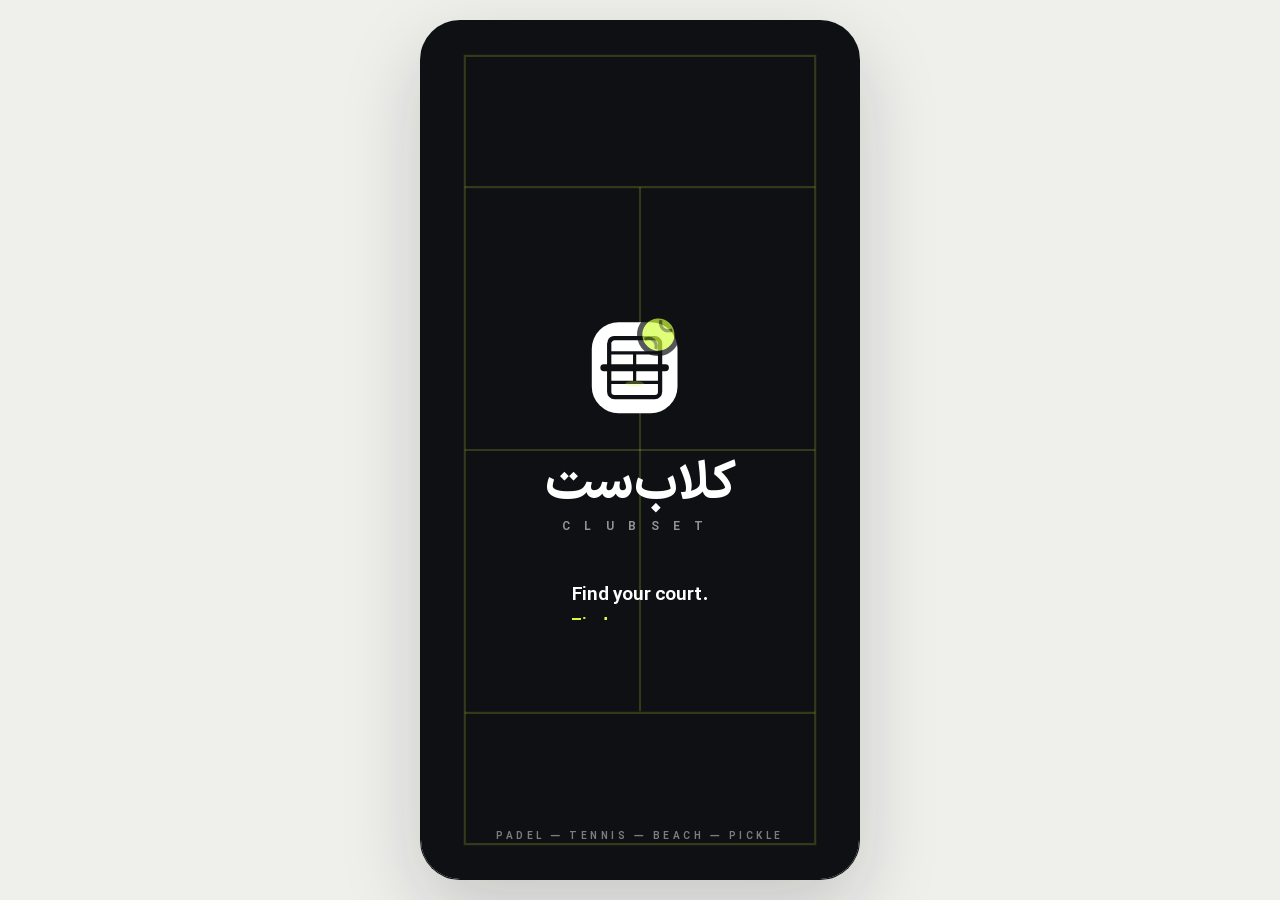
==== commit f510a68b: "Update Co-Authored-By: Claude Opus 5.5 <noreply@anthropic.com>" ====
--- a/index.html
+++ b/index.html
@@ -8,7 +8,7 @@
     <meta name="description" content="کلاب‌ست — مارکت‌پلیس باشگاه‌های پدل، تنیس، تنیس ساحلی و پیکل‌بال در تهران، کرج، ساری، رشت و اصفهان: رزرو زمین، ساخت بازی با هم‌سطح‌ها، مربی، مسابقه، رنکینگ و فروشگاه." />
     <link rel="icon" href="data:image/svg+xml,<svg xmlns='http://www.w3.org/2000/svg' viewBox='0 0 40 40'><rect width='40' height='40' rx='12' fill='%2314110F'/><path d='M9 28C13 14 21 11 31 12' fill='none' stroke='%23F4F1EA' stroke-width='2.6' stroke-linecap='round' stroke-dasharray='0.1 5'/><circle cx='30.5' cy='12' r='4.2' fill='%23FF5B2E'/></svg>" />
     <title>کلاب‌ست | رزرو زمین، ساخت بازی و مسابقه</title>
-    <script type="module" crossorigin src="./assets/main-D57Qp6hg.js"></script>
+    <script type="module" crossorigin src="./assets/main-BJruy14i.js"></script>
     <link rel="modulepreload" crossorigin href="./assets/confetti.module-CkFfW5eh.js">
     <link rel="stylesheet" crossorigin href="./assets/main-BYyMSnh_.css">
   </head>
